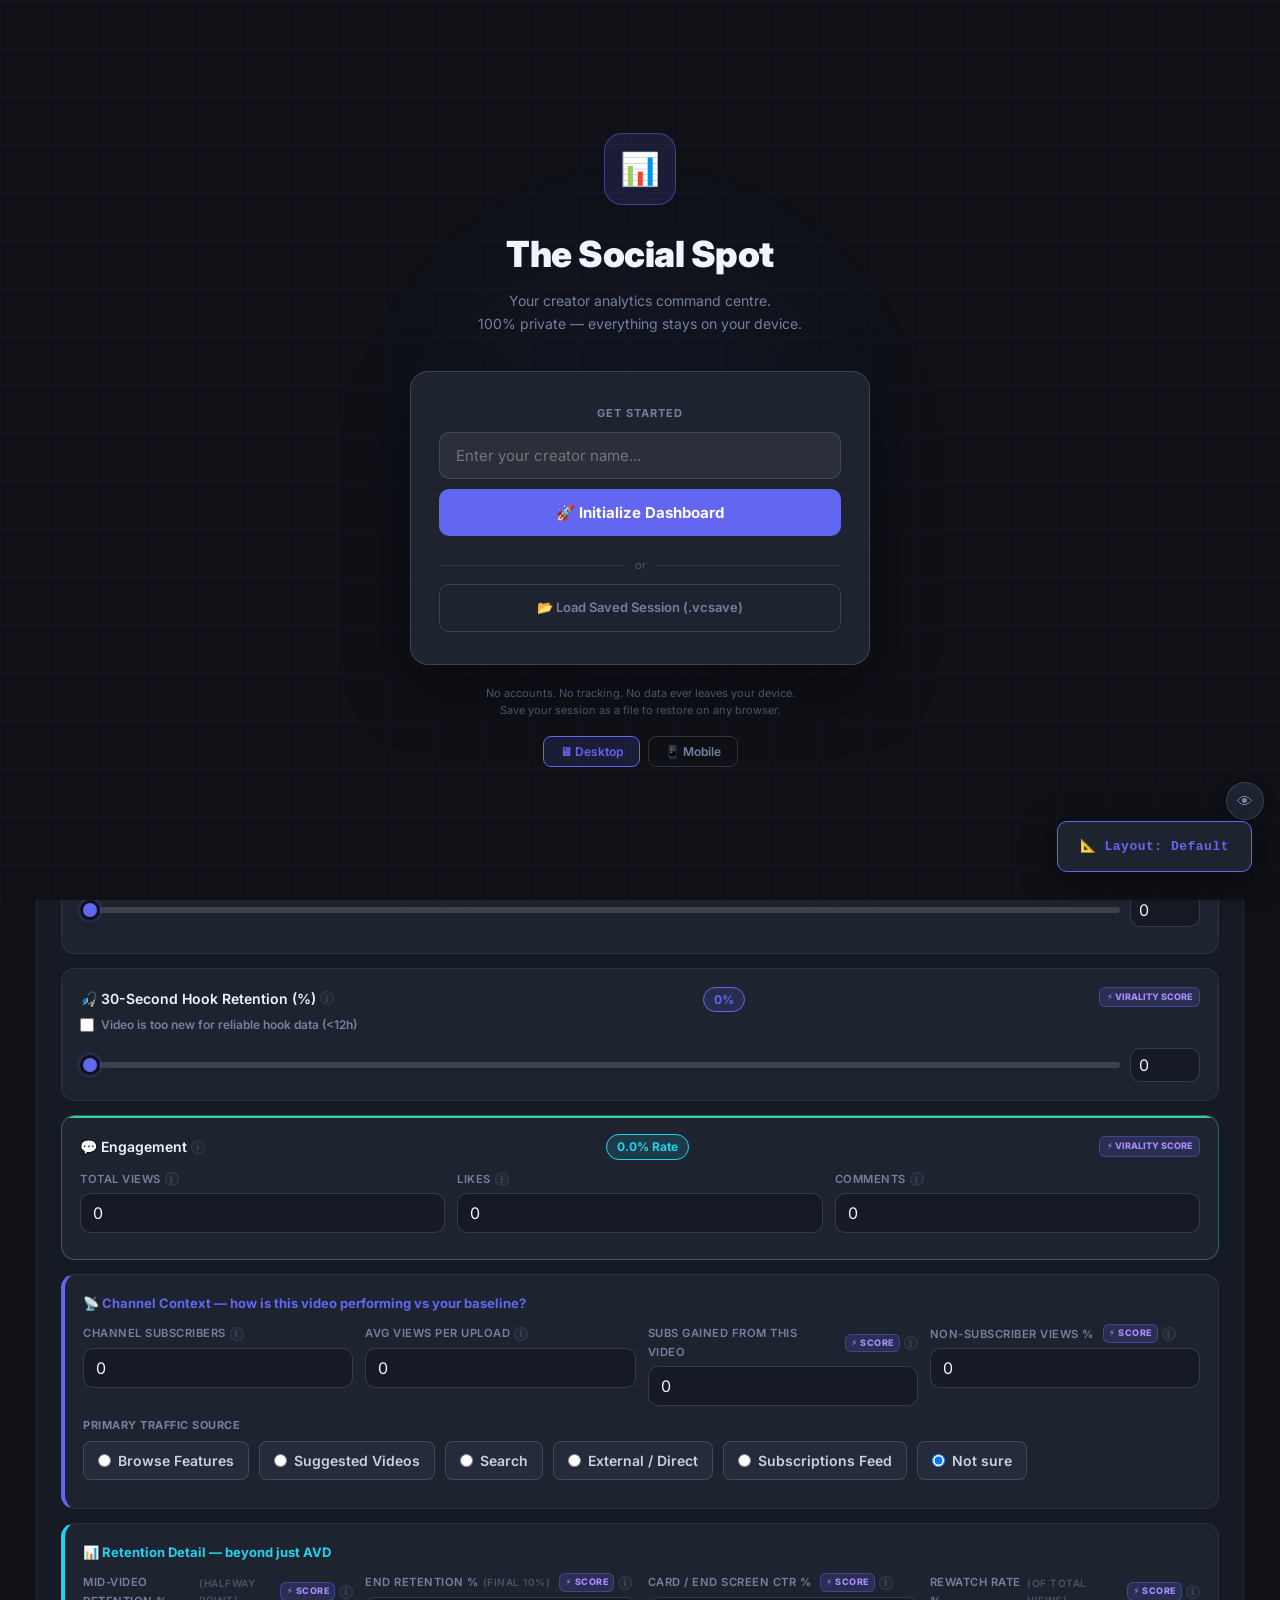
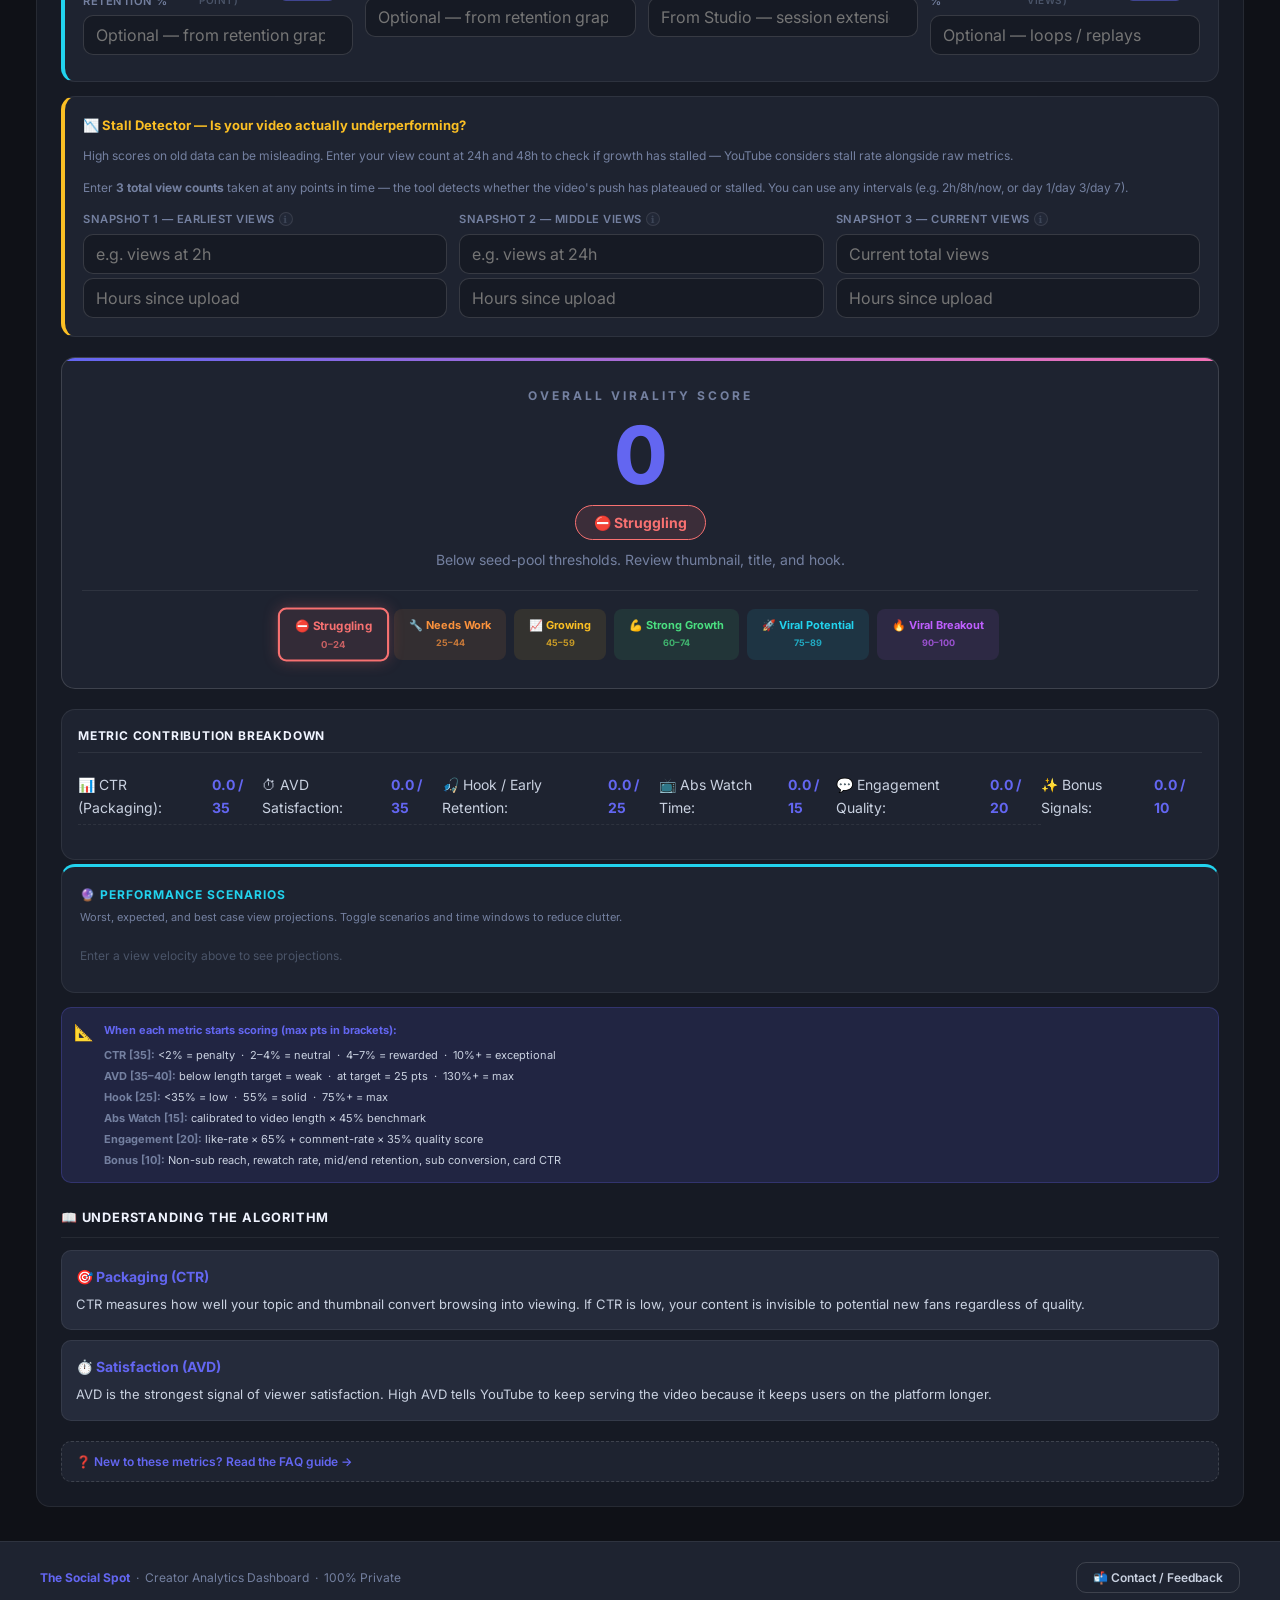
==== index.html @ 8a7e5412 "Update index.html" ====
<!DOCTYPE html>
<html lang="en">
<head>
<meta charset="UTF-8">
<meta name="viewport" content="width=device-width, initial-scale=1.0">
<title>The Social Spot</title>
<link href="https://fonts.googleapis.com/css2?family=Raleway:wght@400;600;700;800&family=Josefin+Sans:wght@400;600;700&family=Playfair+Display:wght@400;700;900&family=Bebas+Neue&family=Exo+2:wght@400;600;700;800&family=Inter:wght@400;500;600;700;800&family=Plus+Jakarta+Sans:wght@400;500;600;700;800&family=DM+Mono:wght@400;500&family=Outfit:wght@400;500;600;700;800&family=Nunito:wght@400;600;700;800;900&family=Syne:wght@400;600;700;800&family=Space+Grotesk:wght@400;500;600;700&family=Literata:ital,wght@0,400;0,600;0,700;1,400&family=Fira+Code:wght@400;500;600;700&family=DM+Sans:wght@400;500;600;700;800&family=Bricolage+Grotesque:wght@400;500;600;700;800&family=Fraunces:ital,wght@0,700;0,900;1,700&family=Lexend:wght@300;400;500;600;700&family=Source+Code+Pro:wght@400;500;600;700&family=Cabinet+Grotesk:wght@400;500;600;700;800;900&display=swap" rel="stylesheet">
<style>
/* ── STUDIO TOOLTIPS ── */
label[data-tip] {
  position: relative;
  cursor: help;
  display: inline-flex;
  align-items: center;
  gap: 4px;
}
label[data-tip]::after {
  content: "ℹ";
  font-size: 10px;
  font-style: normal;
  color: var(--text-muted);
  background: var(--card2);
  border: 1px solid var(--border-hi);
  border-radius: 50%;
  width: 14px;
  height: 14px;
  display: inline-flex;
  align-items: center;
  justify-content: center;
  flex-shrink: 0;
  opacity: 0.7;
  transition: opacity 0.15s;
}
label[data-tip]:hover::after { opacity: 1; color: var(--primary); border-color: var(--primary); }
.tip-popup {
  display: none;
  position: fixed;
  z-index: 99990;
  background: var(--card);
  border: 1px solid var(--border-hi);
  border-radius: var(--radius);
  padding: 10px 13px;
  font-size: 11px;
  line-height: 1.65;
  color: var(--text);
  width: 260px;
  max-width: 80vw;
  box-shadow: 0 8px 32px rgba(0,0,0,0.5);
  pointer-events: none;
  font-weight: 400;
  white-space: normal;
}
.tip-popup strong { color: var(--primary); font-weight: 700; }
.tip-popup .tip-path { color: var(--accent); font-size: 10px; margin-top: 5px; display: block; font-weight: 600; }
/* tip-wrap for non-label elements */
.tip-wrap {
  display: inline-flex;
  align-items: center;
  gap: 4px;
  position: relative;
  cursor: help;
}
.tip-wrap::after {
  content: "ℹ";
  font-size: 10px;
  color: var(--text-muted);
  background: var(--card2);
  border: 1px solid var(--border-hi);
  border-radius: 50%;
  width: 14px;
  height: 14px;
  display: inline-flex;
  align-items: center;
  justify-content: center;
  flex-shrink: 0;
  opacity: 0.6;
  transition: opacity 0.15s;
}
.tip-wrap:hover::after { opacity: 1; color: var(--primary); border-color: var(--primary); }
/* ═══════════════════════════════════════════════════
   THE SOCIAL SPOT — Complete Design System
   Single source of truth. All colours via CSS vars.
═══════════════════════════════════════════════════ */

/* ── RESET ── */
*, *::before, *::after { box-sizing: border-box; margin: 0; padding: 0; }

/* ── DEFAULT THEME VARIABLES ── */
:root {
  --bg:          #0f1117;
  --bg2:         #161a24;
  --bg3:         #1c2130;
  --card:        #1e2330;
  --card2:       #252b3b;
  --border:      rgba(255,255,255,0.07);
  --border-hi:   rgba(255,255,255,0.14);
  --primary:     #6366f1;
  --primary-dim: rgba(99,102,241,0.15);
  --secondary:   #22d3ee;
  --secondary-dim: rgba(34,211,238,0.12);
  --accent:      #f472b6;
  --accent-dim:  rgba(244,114,182,0.12);
  --success:     #34d399;
  --success-dim: rgba(52,211,153,0.12);
  --warning:     #fbbf24;
  --warning-dim: rgba(251,191,36,0.12);
  --danger:      #f87171;
  --danger-dim:  rgba(248,113,113,0.12);
  --tiktok:      #69c9d0;
  --ig:          #e1306c;
  --text:        #c9d1e0;
  --text-dim:    #7480a0;
  --text-muted:  #4a5468;
  --text-bright: #f0f4ff;
  --radius:      10px;
  --radius-lg:   14px;
  --shadow:      0 4px 24px rgba(0,0,0,0.35);
  --border-bright: rgba(255,255,255,0.14);
}


[data-theme="warm"] {
  --bg:#13100e;--bg2:#1a1511;--bg3:#211a14;
  --card:#231d16;--card2:#2a241b;
  --border:rgba(255,220,150,0.07);--border-hi:rgba(255,180,80,0.16);
  --primary:#e8a44a;--primary-dim:rgba(232,164,74,0.14);
  --secondary:#f0c070;--secondary-dim:rgba(240,192,112,0.12);
  --accent:#c47a3f;--accent-dim:rgba(196,122,63,0.14);
  --success:#7ab87a;--success-dim:rgba(122,184,122,0.12);
  --warning:#fbbf24;--warning-dim:rgba(251,191,36,0.12);
  --danger:#e07070;--danger-dim:rgba(224,112,112,0.12);
  --tiktok:#88d8c0;--ig:#e07090;
  --text:#e8ddd0;--text-dim:#9a8870;--text-muted:#6a5840;--text-bright:#fdf6ee;
}

[data-theme="light"] {
  --bg:#f4f6fa;--bg2:#ffffff;--bg3:#edf0f7;
  --card:#ffffff;--card2:#f0f3fa;
  --border:rgba(0,0,0,0.08);--border-hi:rgba(99,102,241,0.25);
  --primary:#4f46e5;--primary-dim:rgba(79,70,229,0.10);
  --secondary:#0891b2;--secondary-dim:rgba(8,145,178,0.10);
  --accent:#db2777;--accent-dim:rgba(219,39,119,0.10);
  --success:#059669;--success-dim:rgba(5,150,105,0.10);
  --warning:#d97706;--warning-dim:rgba(217,119,6,0.10);
  --danger:#dc2626;--danger-dim:rgba(220,38,38,0.10);
  --tiktok:#0891b2;--ig:#be185d;
  --text:#1e2030;--text-dim:#5a6070;--text-muted:#94a3b8;--text-bright:#0a0c18;
  --shadow:0 2px 16px rgba(0,0,0,0.08);
}

[data-theme="purple"] {
  --bg:#0e0d16;--bg2:#141220;--bg3:#1a1829;
  --card:#1c1a2e;--card2:#22203a;
  --border:rgba(180,140,255,0.08);--border-hi:rgba(180,140,255,0.18);
  --primary:#a78bfa;--primary-dim:rgba(167,139,250,0.14);
  --secondary:#67e8f9;--secondary-dim:rgba(103,232,249,0.12);
  --accent:#f9a8d4;--accent-dim:rgba(249,168,212,0.12);
  --success:#6ee7b7;--success-dim:rgba(110,231,183,0.12);
  --warning:#fcd34d;--warning-dim:rgba(252,211,77,0.12);
  --danger:#fca5a5;--danger-dim:rgba(252,165,165,0.12);
  --text:#d4cff0;--text-dim:#7868a8;--text-muted:#4a4070;--text-bright:#f0ecff;
}

[data-theme="forest"] {
  --bg:#0b1109;--bg2:#10180d;--bg3:#151f11;
  --card:#182215;--card2:#1e2a1a;
  --border:rgba(100,200,100,0.07);--border-hi:rgba(100,200,100,0.16);
  --primary:#4ade80;--primary-dim:rgba(74,222,128,0.12);
  --secondary:#86efac;--secondary-dim:rgba(134,239,172,0.12);
  --accent:#fde047;--accent-dim:rgba(253,224,71,0.12);
  --success:#34d399;--success-dim:rgba(52,211,153,0.12);
  --warning:#fb923c;--warning-dim:rgba(251,146,60,0.12);
  --danger:#f87171;--danger-dim:rgba(248,113,113,0.12);
  --text:#d1f0c8;--text-dim:#5a8050;--text-muted:#3a5030;--text-bright:#f0ffe8;
}

[data-theme="ocean"] {
  --bg:#080f1a;--bg2:#0d1624;--bg3:#111e2e;
  --card:#142238;--card2:#192a44;
  --border:rgba(56,189,248,0.08);--border-hi:rgba(56,189,248,0.18);
  --primary:#38bdf8;--primary-dim:rgba(56,189,248,0.12);
  --secondary:#67e8f9;--secondary-dim:rgba(103,232,249,0.12);
  --accent:#818cf8;--accent-dim:rgba(129,140,248,0.14);
  --success:#34d399;--success-dim:rgba(52,211,153,0.12);
  --warning:#fbbf24;--warning-dim:rgba(251,191,36,0.12);
  --danger:#f87171;--danger-dim:rgba(248,113,113,0.12);
  --text:#bae6fd;--text-dim:#3a7090;--text-muted:#1e4a60;--text-bright:#f0f9ff;
}

[data-theme="rose"] {
  --bg:#12080e;--bg2:#180d13;--bg3:#1e1218;
  --card:#221520;--card2:#2a1a28;
  --border:rgba(251,113,133,0.08);--border-hi:rgba(251,113,133,0.18);
  --primary:#fb7185;--primary-dim:rgba(251,113,133,0.12);
  --secondary:#f9a8d4;--secondary-dim:rgba(249,168,212,0.12);
  --accent:#c084fc;--accent-dim:rgba(192,132,252,0.14);
  --success:#6ee7b7;--success-dim:rgba(110,231,183,0.12);
  --warning:#fcd34d;--warning-dim:rgba(252,211,77,0.12);
  --danger:#fca5a5;--danger-dim:rgba(252,165,165,0.12);
  --text:#fce7f3;--text-dim:#9a5070;--text-muted:#6a3050;--text-bright:#fff0f8;
}

[data-theme="midnight"] {
  --bg:#09090b;--bg2:#111113;--bg3:#18181b;
  --card:#1c1c1f;--card2:#242428;
  --border:rgba(255,255,255,0.06);--border-hi:rgba(255,255,255,0.12);
  --primary:#e879f9;--primary-dim:rgba(232,121,249,0.12);
  --secondary:#67e8f9;--secondary-dim:rgba(103,232,249,0.12);
  --accent:#fbbf24;--accent-dim:rgba(251,191,36,0.12);
  --success:#34d399;--success-dim:rgba(52,211,153,0.12);
  --warning:#fb923c;--warning-dim:rgba(251,146,60,0.12);
  --danger:#f87171;--danger-dim:rgba(248,113,113,0.12);
  --text:#d4d4d8;--text-dim:#71717a;--text-muted:#3f3f46;--text-bright:#fafafa;
}

[data-theme="sunset"] {
  --bg:#130a06;--bg2:#1c1009;--bg3:#25160c;
  --card:#2c1c12;--card2:#35231a;
  --border:rgba(251,146,60,0.08);--border-hi:rgba(251,146,60,0.2);
  --primary:#fb923c;--primary-dim:rgba(251,146,60,0.14);
  --secondary:#fcd34d;--secondary-dim:rgba(252,211,77,0.12);
  --accent:#f472b6;--accent-dim:rgba(244,114,182,0.12);
  --success:#6ee7b7;--success-dim:rgba(110,231,183,0.12);
  --warning:#fde68a;--warning-dim:rgba(253,230,138,0.12);
  --danger:#fca5a5;--danger-dim:rgba(252,165,165,0.12);
  --text:#fde8d8;--text-dim:#9a6850;--text-muted:#6a4030;--text-bright:#fff5ee;
}

[data-theme="sage"] {
  --bg:#0d1210;--bg2:#131a16;--bg3:#18221c;
  --card:#1e2a22;--card2:#26342a;
  --border:rgba(134,239,172,0.07);--border-hi:rgba(134,239,172,0.15);
  --primary:#86efac;--primary-dim:rgba(134,239,172,0.12);
  --secondary:#67e8f9;--secondary-dim:rgba(103,232,249,0.12);
  --accent:#fde047;--accent-dim:rgba(253,224,71,0.12);
  --success:#4ade80;--success-dim:rgba(74,222,128,0.12);
  --warning:#fb923c;--warning-dim:rgba(251,146,60,0.12);
  --danger:#f87171;--danger-dim:rgba(248,113,113,0.12);
  --text:#d1fae5;--text-dim:#6b8f78;--text-muted:#3d5a48;--text-bright:#f0fff8;
}

[data-theme="nord"] {
  --bg:#1a1f2e;--bg2:#222838;--bg3:#2a3045;
  --card:#2e3850;--card2:#36405c;
  --border:rgba(136,192,208,0.09);--border-hi:rgba(136,192,208,0.2);
  --primary:#88c0d0;--primary-dim:rgba(136,192,208,0.13);
  --secondary:#81a1c1;--secondary-dim:rgba(129,161,193,0.12);
  --accent:#b48ead;--accent-dim:rgba(180,142,173,0.14);
  --success:#a3be8c;--success-dim:rgba(163,190,140,0.12);
  --warning:#ebcb8b;--warning-dim:rgba(235,203,139,0.12);
  --danger:#bf616a;--danger-dim:rgba(191,97,106,0.14);
  --text:#d8dee9;--text-dim:#6a7890;--text-muted:#3a4558;--text-bright:#eceff4;
}

[data-theme="latte"] {
  --bg:#f5f0e8;--bg2:#faf7f2;--bg3:#eee8de;
  --card:#ffffff;--card2:#f0ece4;
  --border:rgba(0,0,0,0.07);--border-hi:rgba(120,80,40,0.2);
  --primary:#8b5e3c;--primary-dim:rgba(139,94,60,0.12);
  --secondary:#5c7c4a;--secondary-dim:rgba(92,124,74,0.12);
  --accent:#b85c38;--accent-dim:rgba(184,92,56,0.12);
  --success:#5c7c4a;--success-dim:rgba(92,124,74,0.12);
  --warning:#c49a2a;--warning-dim:rgba(196,154,42,0.12);
  --danger:#b84040;--danger-dim:rgba(184,64,64,0.12);
  --text:#3c2e20;--text-dim:#8a7060;--text-muted:#b8a898;--text-bright:#1a1008;
  --shadow:0 2px 16px rgba(0,0,0,0.07);
}

[data-theme="neon"] {
  --bg:#030308;--bg2:#07070f;--bg3:#0c0c18;
  --card:#0f0f20;--card2:#141428;
  --border:rgba(0,255,136,0.1);--border-hi:rgba(0,255,136,0.25);
  --primary:#00ff88;--primary-dim:rgba(0,255,136,0.12);
  --secondary:#00e5ff;--secondary-dim:rgba(0,229,255,0.12);
  --accent:#ff00cc;--accent-dim:rgba(255,0,204,0.12);
  --success:#00ff88;--success-dim:rgba(0,255,136,0.12);
  --warning:#ffee00;--warning-dim:rgba(255,238,0,0.12);
  --danger:#ff3355;--danger-dim:rgba(255,51,85,0.12);
  --text:#c8ffec;--text-dim:#406858;--text-muted:#204838;--text-bright:#ffffff;
}

[data-theme="slateblu"] {
  --bg:#0f1523;--bg2:#141c2e;--bg3:#1a2438;
  --card:#1e2d42;--card2:#24364f;
  --border:rgba(99,130,220,0.09);--border-hi:rgba(99,130,220,0.2);
  --primary:#6382dc;--primary-dim:rgba(99,130,220,0.13);
  --secondary:#34d399;--secondary-dim:rgba(52,211,153,0.12);
  --accent:#f472b6;--accent-dim:rgba(244,114,182,0.12);
  --success:#34d399;--success-dim:rgba(52,211,153,0.12);
  --warning:#fbbf24;--warning-dim:rgba(251,191,36,0.12);
  --danger:#f87171;--danger-dim:rgba(248,113,113,0.12);
  --text:#c8d8f0;--text-dim:#5a7090;--text-muted:#2a4060;--text-bright:#e8f0ff;
}

[data-theme="mocha"] {
  --bg:#110c08;--bg2:#18110c;--bg3:#201610;
  --card:#281c14;--card2:#30221a;
  --border:rgba(200,160,110,0.08);--border-hi:rgba(200,160,110,0.18);
  --primary:#c8a06e;--primary-dim:rgba(200,160,110,0.13);
  --secondary:#d4a96a;--secondary-dim:rgba(212,169,106,0.12);
  --accent:#8b6f9a;--accent-dim:rgba(139,111,154,0.14);
  --success:#7aad7a;--success-dim:rgba(122,173,122,0.12);
  --warning:#d4a96a;--warning-dim:rgba(212,169,106,0.12);
  --danger:#c87070;--danger-dim:rgba(200,112,112,0.12);
  --text:#e8d8c8;--text-dim:#907060;--text-muted:#604838;--text-bright:#fff8f0;
}

[data-theme="light"] body, [data-theme="latte"] body { color: var(--text); }


/* ═══════════════════════════════════════════════
   FONT SYSTEM — [data-font] on <html> element
   Uses !important to override any inline styles
═══════════════════════════════════════════════ */
html { font-size: 16px; }

/* Base font — applies before JS sets anything */
html, body, button, input, select, textarea, h1, h2, h3, h4, h5, h6, p, span, div, a, label {
  font-family: 'Inter', system-ui, sans-serif;
}

/* Font overrides — !important beats everything */
[data-font="inter"]     * { font-family: 'Inter', system-ui, sans-serif !important; }
[data-font="jakarta"]   * { font-family: 'Plus Jakarta Sans', system-ui, sans-serif !important; }
[data-font="outfit"]    * { font-family: 'Outfit', system-ui, sans-serif !important; }
[data-font="nunito"]    * { font-family: 'Nunito', system-ui, sans-serif !important; }
[data-font="syne"]      * { font-family: 'Syne', system-ui, sans-serif !important; }
[data-font="space"]     * { font-family: 'Space Grotesk', system-ui, sans-serif !important; }
[data-font="literata"]  * { font-family: 'Literata', Georgia, serif !important; }
[data-font="fraunces"]  * { font-family: 'Fraunces', Georgia, serif !important; }
[data-font="fira"]      * { font-family: 'Fira Code', 'Courier New', monospace !important; }
[data-font="source"]    * { font-family: 'Source Code Pro', 'Courier New', monospace !important; }
[data-font="mono"]      * { font-family: 'DM Mono', 'Courier New', monospace !important; }
[data-font="dmsans"]    * { font-family: 'DM Sans', system-ui, sans-serif !important; }
[data-font="bricolage"] * { font-family: 'Bricolage Grotesque', system-ui, sans-serif !important; }
[data-font="lexend"]    * { font-family: 'Lexend', system-ui, sans-serif !important; }
[data-font="cabinet"]   * { font-family: 'Cabinet Grotesk', system-ui, sans-serif !important; }

/* ═══════════════════════════════════════════════
   TEXT SIZE — [data-textsize] on <html>
   Sets base rem size; all 1rem elements scale
═══════════════════════════════════════════════ */
[data-textsize="sm"]  { font-size: 12px !important; }
[data-textsize="md"]  { font-size: 15px !important; }
[data-textsize="lg"]  { font-size: 18px !important; }
[data-textsize="xl"]  { font-size: 21px !important; }
[data-textsize="xxl"] { font-size: 25px !important; }

/* Force body to use rem so it inherits from html */
body {
  font-size: 1rem;
  line-height: 1.65;
  font-family: inherit;
  background: var(--bg);
  color: var(--text);
  min-height: 100vh;
  overflow-x: hidden;
  transition: background 0.35s, color 0.35s;
}

/* ═══════════════════════════════════════════════
   ANIMATED BACKGROUNDS
═══════════════════════════════════════════════ */
#bg-canvas {
  position: fixed; inset: 0; z-index: 0;
  pointer-events: none; width: 100%; height: 100%;
  display: none;
}
body::before {
  content: '';
  position: fixed; inset: 0; z-index: 0; pointer-events: none;
  background-image:
    linear-gradient(rgba(255,255,255,0.04) 1px, transparent 1px),
    linear-gradient(90deg, rgba(255,255,255,0.04) 1px, transparent 1px);
  background-size: 48px 48px;
  opacity: 1; transition: opacity 0.4s;
}
[data-theme="light"] body::before,
[data-theme="latte"] body::before {
  background-image:
    linear-gradient(rgba(0,0,0,0.05) 1px, transparent 1px),
    linear-gradient(90deg, rgba(0,0,0,0.05) 1px, transparent 1px);
}
[data-bg="none"]    body::before { opacity: 0; }
[data-bg="dots"]    body::before {
  background-image: radial-gradient(rgba(255,255,255,0.18) 1px, transparent 1px);
  background-size: 28px 28px;
}
[data-bg="crosshatch"] body::before {
  background-image:
    linear-gradient(45deg,  rgba(255,255,255,0.04) 1px, transparent 1px),
    linear-gradient(-45deg, rgba(255,255,255,0.04) 1px, transparent 1px);
  background-size: 36px 36px;
}
[data-bg="circuit"] body::before {
  background-image:
    linear-gradient(rgba(255,255,255,0.05) 1px, transparent 1px),
    linear-gradient(90deg, rgba(255,255,255,0.05) 1px, transparent 1px),
    linear-gradient(rgba(255,255,255,0.025) 1px, transparent 1px),
    linear-gradient(90deg, rgba(255,255,255,0.025) 1px, transparent 1px);
  background-size: 80px 80px, 80px 80px, 20px 20px, 20px 20px;
}
[data-bg="hexagon"] body::before {
  background-image: radial-gradient(circle, rgba(255,255,255,0.12) 1px, transparent 1px);
  background-size: 30px 52px;
}
[data-bg="scanline"] body::before { opacity: 0; }
[data-bg="particles"] body::before { opacity: 0; }
[data-bg="waves"]     body::before { opacity: 0; }
[data-bg="matrix"]    body::before { opacity: 0; }
[data-bg="aurora"]    body::before { opacity: 0; }
[data-bg="nebula"]    body::before { opacity: 0; }
[data-bg="starfield"] body::before { opacity: 0; }

/* Scanline sweep */
@keyframes ss-scanline { 0% { transform: translateY(-100vh); } 100% { transform: translateY(200vh); } }
body::after {
  content: ''; position: fixed; left: 0; top: 0;
  width: 100%; height: 4px; pointer-events: none; z-index: 1; opacity: 0; transition: opacity 0.3s;
  background: linear-gradient(transparent, var(--primary-dim), transparent);
  animation: ss-scanline 8s linear infinite;
}
[data-bg="scanline"] body::after { opacity: 1; }

/* ═══════════════════════════════════════════════
   LAYOUT MODES — [data-layout] on <html>
═══════════════════════════════════════════════ */
[data-layout="compact"] .tabcontent    { padding: 14px !important; }
[data-layout="compact"] .control-card { padding: 13px; margin-bottom: 10px; }
[data-layout="compact"] h2             { font-size: 0.9rem; }
[data-layout="compact"] h3             { font-size: 0.75rem; margin: 14px 0 8px; }
[data-layout="compact"] .tab-subtitle  { font-size: 0.75rem; margin-bottom: 12px; }
[data-layout="compact"] .score-val     { font-size: 3.5rem !important; }
[data-layout="compact"] .stat-mini     { padding: 12px; }
[data-layout="compact"] .tab-btn       { padding: 6px 10px; font-size: 0.75rem; }
[data-layout="minimal"] .tab-subtitle  { display: none; }
[data-layout="minimal"] .proj-explain  { display: none; }
[data-layout="minimal"] .insight-box   { display: none; }
[data-layout="minimal"] .info-card p   { display: none; }
[data-layout="minimal"] .faq-link-bar  { display: none; }
[data-layout="wide"] .container        { max-width: 1540px; }
[data-layout="wide"] .tabcontent       { padding: 32px; }
[data-layout="dashboard"] .container   { max-width: 1600px; }
[data-layout="dashboard"] .tabcontent  { padding: 12px !important; }
[data-layout="dashboard"] .control-card{ padding: 12px; margin-bottom: 8px; }
[data-layout="dashboard"] .tab-subtitle{ font-size: 0.75rem; margin-bottom: 8px; }
[data-layout="dashboard"] .score-val   { font-size: 3rem !important; }
[data-layout="dashboard"] body         { font-size: 0.85rem; }
[data-layout="cozy"] .container        { max-width: 900px; }
[data-layout="cozy"] .tabcontent       { padding: 36px; }
[data-layout="cozy"] .control-card     { padding: 24px; border-radius: 18px; }
[data-layout="cozy"] body              { font-size: 1.05rem; line-height: 1.8; }
[data-layout="cozy"] .score-val        { font-size: 6rem !important; }

/* ═══════════════════════════════════════════════
   PLATFORM GATING
═══════════════════════════════════════════════ */
[data-hide-youtube]   .plat-yt  { display: none !important; }
[data-hide-tiktok]    .plat-tt  { display: none !important; }
[data-hide-instagram] .plat-ig  { display: none !important; }
[data-hide-twitch]    .plat-tw  { display: none !important; }
[data-hide-twitter]   .plat-x   { display: none !important; }
[data-hide-linkedin]  .plat-li  { display: none !important; }

/* ═══════════════════════════════════════════════
   CONTAINER & STRUCTURE
═══════════════════════════════════════════════ */
.container {
  max-width: 1240px; margin: 0 auto;
  position: relative; z-index: 2; padding: 20px 16px;
}

/* ═══════════════════════════════════════════════
   TYPOGRAPHY
═══════════════════════════════════════════════ */
h1, h2, h3, h4 { color: var(--text-bright); }
h2 { font-size: 1.2rem; font-weight: 800; letter-spacing: -0.3px; margin-bottom: 4px; }
h3 {
  font-size: 0.8rem; font-weight: 700; text-transform: uppercase;
  letter-spacing: 0.8px; margin: 24px 0 12px;
  border-bottom: 1px solid var(--border); padding-bottom: 8px;
  display: flex; align-items: center; gap: 8px;
}
.tab-subtitle {
  color: var(--text-dim); font-size: 0.875rem; margin-bottom: 20px;
  line-height: 1.65; max-width: 800px;
  border-left: 3px solid var(--primary); padding-left: 12px;
}
p { color: var(--text); }
a { color: var(--primary); }

/* ═══════════════════════════════════════════════
   AUTH OVERLAY
═══════════════════════════════════════════════ */
.auth-overlay {
  position: fixed; inset: 0; background:rgba(0,0,0,0.92);
  backdrop-filter: blur(20px); display: flex;
  justify-content: center; align-items: center; z-index: 2000;
}
.auth-modal {
  background: var(--card); border: 1px solid var(--border-hi);
  border-radius: var(--radius-lg); padding: 44px 36px;
  width: 90%; max-width: 440px; text-align: center; position: relative;
  box-shadow: 0 24px 80px rgba(0,0,0,0.5);
}
.auth-modal::before {
  content: ''; position: absolute; top: 0; left: 0; right: 0; height: 3px;
  background: linear-gradient(90deg, var(--primary), var(--accent));
  border-radius: var(--radius-lg) var(--radius-lg) 0 0;
}
.auth-modal .icon-wrap {
  width: 64px; height: 64px; background: var(--primary-dim);
  border: 1px solid var(--primary); border-radius: 14px;
  display: flex; align-items: center; justify-content: center;
  margin: 0 auto 16px; font-size: 26px;
}
.auth-modal 
.auth-modal p  { color: var(--text-dim); font-size: 0.875rem; margin-bottom: 20px; }
.auth-input {
  width: 100%; padding: 12px 16px; margin: 6px 0;
  background: var(--bg2); border: 1px solid var(--border-hi);
  border-radius: var(--radius); font-size: 1rem;
  color: var(--text-bright); transition: 0.2s;
}
.auth-

/* ═══════════════════════════════════════════════
   HEADER
═══════════════════════════════════════════════ */
.header-area {
  background: var(--bg2); border: 1px solid var(--border);
  border-radius: var(--radius-lg); padding: 20px 20px 0;
  margin-bottom: 14px; position: relative; z-index: 100;
}
.header-area::before {
  content: ''; position: absolute; top: 0; left: 0; right: 0; height: 2px;
  background: linear-gradient(90deg, var(--primary), var(--accent));
  border-radius: var(--radius-lg) var(--radius-lg) 0 0;
}
.header-glow-orb { display: none; }
.header-area h1 {
  font-size: 1.4rem; font-weight: 800; text-align: center;
  margin-bottom: 16px; color: var(--text-bright); letter-spacing: -0.5px;
}
.header-area h1 span { color: var(--primary); }
.user-bar {
  display: flex; gap: 10px; align-items: center;
  margin-bottom: 12px; flex-wrap: wrap; font-size: 0.8rem;
  font-weight: 600; color: var(--text-dim);
}
.user-bar > span { color: var(--primary); }

/* ═══════════════════════════════════════════════
   NAV TABS
═══════════════════════════════════════════════ */
.tab-container {
  display: flex; justify-content: center; flex-wrap: wrap;
  gap: 5px; padding-bottom: 16px; position: relative; z-index: 500;
}
.tab-btn {
  background: transparent; border: 1px solid var(--border-hi);
  color: var(--text-dim); padding: 7px 14px; border-radius: 8px;
  font-size: 0.8rem; font-weight: 600; cursor: pointer;
  transition: all 0.15s; white-space: nowrap;
}
.tab-btn:hover { background: var(--card); color: var(--text-bright); }
.tab-btn.active { background: var(--primary-dim); border-color: var(--primary); color: var(--primary); font-weight: 700; }
.dropdown { position: relative; display: inline-block; }
.dropdown-content {
  display: none; position: absolute; background: var(--card);
  border: 1px solid var(--border-hi); min-width: 220px; z-index: 99999;
  border-radius: var(--radius-lg); top: calc(100% + 5px); left: 0;
  box-shadow: 0 16px 48px rgba(0,0,0,0.5); overflow: hidden;
}
.dropdown-content.open { display: block; }
.dropdown-content a {
  display: block; padding: 11px 16px; color: var(--text); font-size: 0.875rem;
  font-weight: 600; border-bottom: 1px solid var(--border);
  text-decoration: none; cursor: pointer; transition: 0.12s;
}
.dropdown-content a:last-child { border-bottom: none; }
.dropdown-content a:hover { background: var(--primary-dim); color: var(--primary); padding-left: 20px; }

/* ═══════════════════════════════════════════════
   TAB CONTENT
═══════════════════════════════════════════════ */
.tabcontent {
  display: none; padding: 24px; background: var(--bg2);
  border: 1px solid var(--border); border-radius: var(--radius-lg);
  margin-bottom: 14px; position: relative; z-index: 1;
  animation: fadeInUp 0.2s ease-out;
}
@keyframes fadeInUp { from { opacity:0; transform:translateY(10px); } to { opacity:1; transform:translateY(0); } }
@keyframes pulse-dot { 0%,100%{opacity:1;transform:scale(1)} 50%{opacity:0.6;transform:scale(1.3)} }
@keyframes pulse-glow { 0%,100%{opacity:0.7} 50%{opacity:1} }

/* ═══════════════════════════════════════════════
   CARDS
═══════════════════════════════════════════════ */
.control-card {
  background: var(--card); border: 1px solid var(--border);
  border-radius: var(--radius-lg); padding: 18px; margin-bottom: 14px;
  position: relative; overflow: hidden; transition: border-color 0.2s;
  color: var(--text);
}
.control-card:hover { border-color: var(--border-hi); }
.control-card.highlight::before { content:''; position:absolute; top:0;left:0;right:0;height:2px;background:var(--danger); }
.control-card.success::before  { content:''; position:absolute; top:0;left:0;right:0;height:2px;background:var(--success); }
.control-card.accent::before   { content:''; position:absolute; top:0;left:0;right:0;height:2px;background:var(--accent); }
.control-card.purple::before   { content:''; position:absolute; top:0;left:0;right:0;height:2px;background:var(--accent); }
.control-card.tt-card { border-top: 2px solid var(--tiktok) !important; }
.control-card.ig-card { border-top: 2px solid var(--ig) !important; }
.control-card.highlight { border-color: color-mix(in srgb, var(--danger) 30%, var(--border)); }
.control-card.success   { border-color: color-mix(in srgb, var(--success) 30%, var(--border)); }
.control-card.accent    { border-color: color-mix(in srgb, var(--accent) 30%, var(--border)); }

.info-card {
  background: var(--card2); border: 1px solid var(--border);
  border-radius: var(--radius); padding: 14px; margin-bottom: 10px; color: var(--text);
}
.info-card h4 { margin-bottom: 6px; font-size: 0.875rem; color: var(--primary); font-weight: 700; }

/* ═══════════════════════════════════════════════
   INPUTS & FORM ELEMENTS
═══════════════════════════════════════════════ */
.label-flex {
  display: flex; justify-content: space-between; align-items: center;
  font-weight: 600; margin-bottom: 10px; color: var(--text-bright); font-size: 0.875rem;
}
.val-badge {
  background: var(--primary-dim); color: var(--primary);
  border: 1px solid var(--primary); padding: 2px 10px;
  border-radius: 20px; font-size: 0.75rem; font-weight: 700;
}
.input-grid { display: grid; grid-template-columns: repeat(auto-fit, minmax(175px, 1fr)); gap: 12px; margin-top: 10px; }
.input-box  { display: flex; flex-direction: column; }
.input-box label {
  font-size: 0.7rem; color: var(--text-dim); margin-bottom: 5px;
  font-weight: 600; text-transform: uppercase; letter-spacing: 0.5px;
}
input[type=text], input[type=number], input[type=email], input[type=url],
input[type=password], input[type=date], select, textarea {
  padding: 9px 12px; background: var(--bg2); border: 1px solid var(--border-hi);
  border-radius: var(--radius); font-size: 1rem; color: var(--text-bright);
  transition: border-color 0.2s, background 0.2s; width: 100%;
}
input:focus, select:focus, textarea:focus {
  outline: none; border-color: var(--primary); background: var(--bg3);
}
select option { background: var(--card); color: var(--text); }
input[type=checkbox] { width: 16px; height: 16px; accent-color: var(--primary); cursor: pointer; }

/* ═══════════════════════════════════════════════
   IMPROVED SLIDERS
═══════════════════════════════════════════════ */
input[type=range] {
  -webkit-appearance: none; appearance: none; width: 100%;
  height: 6px; border-radius: 6px; outline: none; cursor: pointer;
  background: linear-gradient(to right,
    var(--primary) 0%,
    var(--primary) var(--val, 0%),
    var(--border-hi) var(--val, 0%),
    var(--border-hi) 100%);
  transition: background 0.1s;
}
input[type=range]::-webkit-slider-thumb {
  -webkit-appearance: none; width: 20px; height: 20px; border-radius: 50%;
  background: var(--primary); cursor: pointer; border: 3px solid var(--bg);
  box-shadow: 0 0 0 3px var(--primary-dim), 0 2px 8px rgba(0,0,0,0.4);
  transition: transform 0.15s, box-shadow 0.15s;
}
input[type=range]::-webkit-slider-thumb:hover {
  transform: scale(1.25);
  box-shadow: 0 0 0 5px var(--primary-dim), 0 4px 14px rgba(0,0,0,0.5);
}
input[type=range]::-moz-range-thumb {
  width: 20px; height: 20px; border-radius: 50%;
  background: var(--primary); cursor: pointer; border: 3px solid var(--bg);
  box-shadow: 0 0 0 3px var(--primary-dim);
}
input[type=range]:focus::-webkit-slider-thumb { box-shadow: 0 0 0 6px var(--primary-dim); }

.insight-box {
  display: flex; gap: 10px; background: var(--primary-dim);
  border: 1px solid rgba(99,102,241,0.25); padding: 12px;
  border-radius: var(--radius); margin-top: 12px;
  font-size: 0.875rem; color: var(--text); line-height: 1.6;
}
.insight-box .icon { font-size: 1rem; flex-shrink: 0; }

/* ═══════════════════════════════════════════════
   SCORE DISPLAY
═══════════════════════════════════════════════ */
.score-display {
  text-align: center; background: var(--card); border: 1px solid var(--border-hi);
  border-radius: var(--radius-lg); padding: 28px 20px; margin: 20px 0;
  position: relative; overflow: hidden; color: var(--text);
}
.score-display::before {
  content: ''; position: absolute; top: 0; left: 0; right: 0; height: 3px;
  background: linear-gradient(90deg, var(--primary), var(--accent));
}
.score-val {
  font-size: 5rem; font-weight: 800; line-height: 1;
  color: var(--primary); letter-spacing: -2px; margin: 10px 0;
  font-variant-numeric: tabular-nums;
}
.rating-badge {
  display: inline-block; padding: 5px 18px; border-radius: 20px;
  font-size: 0.875rem; font-weight: 700; margin-bottom: 8px;
}
.rating-desc { color: var(--text-dim); font-size: 0.875rem; }

/* ═══════════════════════════════════════════════
   BREAKDOWN & STAT MINIS
═══════════════════════════════════════════════ */
.breakdown {
  background: var(--card); padding: 16px; border-radius: var(--radius-lg);
  border: 1px solid var(--border); margin-top: 16px; color: var(--text);
}
.breakdown h4 {
  margin-bottom: 12px; color: var(--text-bright); border-bottom: 1px solid var(--border);
  padding-bottom: 7px; font-size: 0.75rem; font-weight: 700;
  text-transform: uppercase; letter-spacing: 0.8px;
}
.breakdown div { display: flex; justify-content: space-between; margin-bottom: 7px; padding: 4px 0; border-bottom: 1px dashed var(--border); font-size: 0.875rem; }
.breakdown div:last-child { border-bottom: none; }
.breakdown div span:last-child { font-weight: 700; color: var(--primary); }

.stat-mini { background: var(--card); border: 1px solid var(--border); border-radius: var(--radius); padding: 14px; color: var(--text); }
.stat-mini .label { font-size: 0.7rem; font-weight: 600; text-transform: uppercase; letter-spacing: 0.6px; color: var(--text-dim); margin-bottom: 4px; }
.stat-mini .value { font-size: 1.4rem; font-weight: 700; color: var(--text-bright); line-height: 1.15; }
.stat-mini .sub   { font-size: 0.7rem; color: var(--text-dim); margin-top: 3px; }

/* ═══════════════════════════════════════════════
   TARGET/TIER CARDS
═══════════════════════════════════════════════ */
.target-grid { display: grid; grid-template-columns: repeat(auto-fit, minmax(210px, 1fr)); gap: 12px; }
.target-card {
  background: var(--card); border: 1px solid var(--border); border-radius: var(--radius-lg);
  padding: 16px; position: relative; overflow: hidden; color: var(--text); transition: 0.2s;
}
.target-card:hover { transform: translateY(-2px); border-color: var(--border-hi); box-shadow: var(--shadow); }
.target-card::before { content:''; position:absolute; top:0;left:0;bottom:0;width:3px;background:var(--primary); }
.target-card .tier-name { font-size: 0.7rem; text-transform: uppercase; font-weight: 700; color: var(--primary); margin-bottom: 6px; letter-spacing: 0.7px; }
.stat-row { display: flex; justify-content: space-between; padding: 6px 0; border-bottom: 1px dashed var(--border); font-size: 0.8rem; color: var(--text-dim); }
.stat-row:last-child { border-bottom: none; }
.stat-val { font-weight: 700; color: var(--secondary); }
.tier-goal { font-size: 0.7rem; color: var(--accent); font-weight: 600; margin-top: 7px; padding: 5px 8px; background: var(--accent-dim); border-radius: 5px; }

/* ═══════════════════════════════════════════════
   BUTTONS
═══════════════════════════════════════════════ */
.btn-primary {
  background: var(--primary); color: #fff; border: 1px solid var(--primary);
  padding: 9px 20px; border-radius: var(--radius); font-weight: 700;
  cursor: pointer; font-size: 0.875rem; transition: opacity 0.15s, transform 0.15s;
}
.btn-primary:hover { opacity: 0.88; transform: translateY(-1px); }
.btn-secondary {
  background: transparent; color: var(--text); border: 1px solid var(--border-hi);
  padding: 9px 16px; border-radius: var(--radius); font-weight: 600;
  cursor: pointer; font-size: 0.875rem; transition: 0.15s;
}
.btn-secondary:hover { background: var(--card2); color: var(--text-bright); border-color: var(--border-hi); }
.btn-accent {
  background: transparent; color: var(--accent); border: 1px solid var(--accent);
  padding: 9px 20px; border-radius: var(--radius); font-weight: 600;
  cursor: pointer; font-size: 0.875rem; transition: 0.15s;
}
.btn-accent:hover { background: var(--accent-dim); }

/* ═══════════════════════════════════════════════
   TABLES
═══════════════════════════════════════════════ */
.tracker-table { width: 100%; border-collapse: collapse; font-size: 0.875rem; margin-top: 14px; }
.tracker-table th, .tracker-table td { padding: 11px 13px; text-align: left; border-bottom: 1px solid var(--border); }
.tracker-table th { background: var(--card2); color: var(--text-dim); font-weight: 600; text-transform: uppercase; font-size: 0.7rem; letter-spacing: 0.5px; }
.tracker-table td { color: var(--text); }
.tracker-table tr:hover td { background: var(--primary-dim); }
.rpm-table { width: 100%; border-collapse: collapse; font-size: 0.875rem; border: 1px solid var(--border); border-radius: var(--radius); overflow: hidden; margin-top: 14px; }
.rpm-table th, .rpm-table td { padding: 10px 13px; border: 1px solid var(--border); color: var(--text); }
.rpm-table th { background: var(--card2); color: var(--text-dim); font-weight: 700; text-transform: uppercase; font-size: 0.7rem; }

/* ═══════════════════════════════════════════════
   MISC COMPONENTS
═══════════════════════════════════════════════ */
.progress-track { background: var(--card2); border-radius: 20px; height: 12px; overflow: hidden; border: 1px solid var(--border); }
.progress-fill { height: 100%; border-radius: 20px; transition: width 0.4s; }
.proj-scenario { background: var(--card); border: 1px solid var(--border); border-radius: var(--radius-lg); padding: 16px; margin-bottom: 12px; border-left: 3px solid; color: var(--text); }
.proj-explain { background: var(--primary-dim); border: 1px solid rgba(99,102,241,0.2); border-radius: var(--radius); padding: 12px; font-size: 0.875rem; color: var(--text); line-height: 1.7; margin-top: 10px; }
.sub-proj-card { background: var(--card); border: 1px solid var(--border); border-radius: var(--radius-lg); padding: 18px; margin-top: 16px; }
.wh-tier-card { background: var(--card2); border: 1px solid var(--border); border-radius: var(--radius); padding: 14px; border-left: 4px solid; margin-bottom: 10px; }
.report-card { background: var(--card); border: 1px solid var(--border); border-radius: var(--radius-lg); padding: 22px; margin-top: 18px; display: none; border-top: 3px solid var(--primary); }
.range-card { padding: 16px; border-radius: var(--radius); background: var(--card2); border: 1px solid var(--border); text-align: center; color: var(--text); }
.api-section { background: var(--card); border: 1px solid var(--border-hi); border-radius: var(--radius-lg); padding: 18px; margin-bottom: 16px; position: relative; overflow: hidden; }
.api-section::before { content:''; position:absolute; top:0;left:0;right:0;height:2px;background:linear-gradient(90deg,var(--accent),var(--primary)); }
.api-note { color: var(--text-muted); font-size: 0.7rem; margin-top: 4px; line-height: 1.5; }

.account-field { margin-bottom: 12px; }
.account-field label { display: block; font-size: 0.7rem; color: var(--text-dim); font-weight: 600; text-transform: uppercase; letter-spacing: 0.5px; margin-bottom: 4px; }
.save-badge { display: inline-flex; align-items: center; gap: 5px; background: var(--success-dim); border: 1px solid var(--success); color: var(--success); padding: 3px 10px; border-radius: 20px; font-size: 0.7rem; font-weight: 700; }
.link-preview { background: var(--card2); border: 1px solid var(--border); border-radius: var(--radius); padding: 9px; margin-top: 6px; font-size: 0.75rem; }
.link-preview a { color: var(--primary); text-decoration: none; word-break: break-all; }

.faq-section { border: 1px solid var(--border); border-radius: var(--radius-lg); margin-bottom: 8px; overflow: hidden; }
.faq-header { background: var(--card); padding: 14px 18px; font-weight: 700; font-size: 0.875rem; color: var(--text-bright); cursor: pointer; display: flex; align-items: center; gap: 8px; transition: background 0.2s, color 0.2s; }
.faq-header:hover { background: var(--card2); }
.faq-body { padding: 14px 16px; background: var(--bg2); font-size: 0.875rem; color: var(--text-dim); line-height: 1.75; }
.faq-list { margin: 8px 0 6px 16px; }
.faq-list li { margin-bottom: 5px; }
.faq-note { margin-top: 8px; color: var(--primary); font-size: 0.75rem; font-weight: 600; border-left: 2px solid var(--primary); padding-left: 9px; }
.faq-link-bar { margin-top: 20px; padding: 10px 14px; background: var(--card); border: 1px dashed var(--border-hi); border-radius: var(--radius); font-size: 0.75rem; color: var(--text-dim); }
.faq-link-bar a { color: var(--primary); cursor: pointer; font-weight: 600; }

.live-card { background: var(--card); border: 1px solid var(--border); border-radius: var(--radius-lg); padding: 18px; text-align: center; position: relative; color: var(--text); transition: 0.2s; }
.live-card:hover { border-color: var(--border-hi); transform: translateY(-2px); }
.live-pulse { position: absolute; top: 11px; right: 11px; width: 9px; height: 9px; border-radius: 50%; background: var(--danger); box-shadow: 0 0 0 2px var(--danger-dim); animation: pulse-dot 1.5s ease-in-out infinite; }
.live-count { font-size: 2.2rem; font-weight: 800; color: var(--text-bright); line-height: 1; font-variant-numeric: tabular-nums; }

#saveBanner { position:fixed;top:0;left:0;right:0;z-index:1000;background:var(--warning);color:#1a1000;padding:9px 18px;text-align:center;font-size:0.875rem;font-weight:700;display:none;align-items:center;justify-content:center;gap:10px;box-shadow:0 2px 12px rgba(0,0,0,0.3); }
#saveBanner button { background:rgba(0,0,0,0.2);color:#1a1000;border:1px solid rgba(0,0,0,0.3);padding:4px 12px;border-radius:6px;cursor:pointer;font-weight:700;font-size:0.8rem; }

#unsavedModal { display:none;position:fixed;inset:0;background:rgba(0,0,0,0.75);backdrop-filter:blur(8px);z-index:5000;align-items:center;justify-content:center; }
#unsavedModal .um-box { background:var(--card);border:1px solid var(--border-hi);border-radius:var(--radius-lg);padding:30px 26px;max-width:380px;width:90%;text-align:center;box-shadow:0 24px 80px rgba(0,0,0,0.5); }

.theme-card { cursor:pointer;border-radius:var(--radius-lg);padding:11px;border:2px solid transparent;transition:all 0.15s;position:relative; }
.theme-check { display:none;align-items:center;justify-content:center; }
.font-card { cursor:pointer;border-radius:var(--radius);padding:11px;border:2px solid transparent;background:var(--card);position:relative;transition:all 0.15s; }
.font-check { display:none; }
.layout-picker-grid { display:grid;grid-template-columns:repeat(2,1fr);gap:9px; }
.layout-card { cursor:pointer;border-radius:var(--radius-lg);padding:14px;border:2px solid var(--border-hi);background:var(--card2);transition:all 0.15s;text-align:center; }
.layout-card:hover, .layout-card.active { border-color:var(--primary);background:var(--primary-dim); }
.lc-icon { font-size:1.4rem;margin-bottom:5px; }
.lc-name { font-weight:700;font-size:0.875rem;color:var(--text-bright);margin-bottom:2px; }
.lc-desc { font-size:0.7rem;color:var(--text-dim);line-height:1.3; }

.plat-btn, .bg-btn, .ts-btn {
  padding: 7px 14px; border-radius: 8px; cursor: pointer; font-size: 0.875rem;
  font-weight: 600; border: 2px solid var(--border-hi); color: var(--text-dim);
  background: var(--card2); transition: all 0.15s;
}
.plat-btn.active { border-color:var(--primary);color:var(--primary);background:var(--primary-dim); }
.bg-btn.active   { border-color:var(--secondary);color:var(--secondary);background:var(--secondary-dim); }
.ts-btn.active   { border-color:var(--accent);color:var(--accent);background:var(--accent-dim); }

.ab-variant { background:var(--card);border:1px solid var(--border);border-radius:var(--radius-lg);padding:18px;margin-bottom:12px;position:relative;transition:border-color 0.2s; }
.ab-variant.winner { border-color:var(--success)!important; }
.ab-ctr-bar-wrap { height:8px;background:var(--card2);border-radius:4px;overflow:hidden;margin-top:8px; }
.ab-ctr-bar { height:100%;border-radius:4px;transition:width 0.4s; }

#adminOverlay { display:none;position:fixed;inset:0;background:rgba(0,0,0,0.94);backdrop-filter:blur(18px);z-index:3000;overflow-y:auto; }
.version-footer { text-align:center;padding:20px;color:var(--text-muted);font-size:0.75rem;letter-spacing:1px; }
.version-footer span { color:var(--primary); }
hr { border:0;border-top:1px solid var(--border);margin:20px 0; }
.section-divider { height:1px;background:linear-gradient(90deg,transparent,var(--border-hi),transparent);margin:28px 0; }

/* Mobile hamburger */
#mobMenuBtn { display:none;background:var(--card2);border:1px solid var(--border-hi);border-radius:8px;padding:8px 14px;cursor:pointer;color:var(--text-bright);font-size:0.875rem;font-weight:600;gap:8px;align-items:center;margin-bottom:8px; }

/* ═══════════════════════════════════════════════
   RESPONSIVE / MOBILE
═══════════════════════════════════════════════ */
@media (max-width: 768px) {
  #mobMenuBtn { display: flex; }
  .tab-container { display: none; flex-direction: column; gap: 4px; padding-bottom: 12px; }
  .tab-container.mob-open { display: flex; }
  .tab-btn { text-align: left; border-radius: 8px; width: 100%; }
  .dropdown, .dropdown-content { width: 100%; position: static; box-shadow: none; }
  .header-area { padding: 14px 14px 0; }
  .header-area h1 { font-size: 1.1rem; }
  
  .container { padding: 10px 10px; }
  .input-grid { grid-template-columns: 1fr 1fr; }
  
  .target-grid { grid-template-columns: 1fr; }
}
@media (max-width: 480px) {
  .input-grid { grid-template-columns: 1fr; }
  
  .layout-picker-grid { grid-template-columns: 1fr 1fr; }
}

/* ═══════════════════════════════════════════════
   LANDING OVERLAY — scoped under #landingOverlay
   position:fixed so it covers the whole screen
═══════════════════════════════════════════════ */
#landingOverlay {
  position: fixed;
  inset: 0;
  z-index: 9000;
  overflow-y: auto;
  background: var(--bg);
  font-family: 'Inter', system-ui, sans-serif;
  color: var(--text);
}
#landingOverlay.hidden { display: none !important; }

/* Nav */
#landingOverlay nav {
  position: sticky; top: 0; z-index: 100;
  background:rgba(0,0,0,0.85);
  backdrop-filter: blur(12px);
  border-bottom: 1px solid rgba(255,255,255,0.07);
  padding: 14px 32px;
  display: flex; align-items: center; justify-content: space-between;
}
#landingOverlay .nav-logo { display: flex; align-items: center; gap: 12px; }
#landingOverlay .orb {
  width: 38px; height: 38px; background: rgba(99,102,241,0.15);
  border: 1px solid #6366f1; border-radius: 10px;
  display: flex; align-items: center; justify-content: center; font-size: 18px;
}
#landingOverlay .brand { font-weight: 800; font-size: 15px; color: var(--primary); letter-spacing: 1px; }
#landingOverlay .version { font-size: 10px; color: #7480a0; margin-top: 1px; }
#landingOverlay .btn-launch {
  background: transparent; color: var(--primary); border: 1px solid var(--primary);
  padding: 9px 22px; border-radius: 8px; font-weight: 700; font-size: 13px;
  cursor: pointer; text-decoration: none; transition: all 0.15s;
  letter-spacing: 0.5px;
}
#landingOverlay .btn-launch:hover { background: var(--primary-dim); }

/* Hero */
#landingOverlay .hero {
  text-align: center; padding: 80px 20px 60px; position: relative;
}
#landingOverlay .hero::before {
  content: '';
  position: absolute; top: 0; left: 50%; transform: translateX(-50%);
  width: 600px; height: 500px;
  background: radial-gradient(circle, var(--primary-dim) 0%, transparent 70%);
  pointer-events: none;
}
#landingOverlay .hero-eyebrow {
  display: inline-flex; align-items: center; gap: 8px;
  background: var(--primary-dim); border: 1px solid var(--border-hi);
  color: var(--primary); padding: 5px 16px; border-radius: 20px;
  font-size: 11px; font-weight: 700; letter-spacing: 1.5px;
  text-transform: uppercase; margin-bottom: 24px;
}
#landingOverlay .eyebrow-dot {
  width: 6px; height: 6px; border-radius: 50%; background: #22d3ee;
  animation: pulse-dot 2s ease-in-out infinite;
}
#landingOverlay h1.hero-title {
  font-size: clamp(28px, 5.5vw, 60px); font-weight: 900;
  line-height: 1.08; color: #f0f4ff; letter-spacing: -1px;
  margin-bottom: 20px;
}
#landingOverlay h1.hero-title span { color: var(--primary); }
#landingOverlay .hero-sub {
  font-size: clamp(14px, 1.8vw, 17px); color: #7480a0;
  max-width: 600px; margin: 0 auto 36px; line-height: 1.75;
}
#landingOverlay .cta-group {
  display: flex; gap: 12px; justify-content: center;
  flex-wrap: wrap; margin-bottom: 60px;
}
#landingOverlay .cta-primary {
  background: var(--primary); color: #fff; border: 1px solid #6366f1;
  padding: 14px 36px; border-radius: 10px; font-weight: 700; font-size: 14px;
  cursor: pointer; text-decoration: none; transition: opacity 0.15s, transform 0.15s;
  display: inline-flex; align-items: center; gap: 8px;
}
#landingOverlay .cta-primary:hover { opacity: 0.88; transform: translateY(-2px); }
#landingOverlay .cta-secondary {
  background: transparent; color: #c9d1e0; border: 1px solid rgba(255,255,255,0.12);
  padding: 14px 28px; border-radius: 10px; font-weight: 600; font-size: 14px;
  cursor: pointer; text-decoration: none; transition: all 0.15s;
  display: inline-flex; align-items: center; gap: 8px;
}
#landingOverlay .cta-secondary:hover { border-color: rgba(255,255,255,0.25); color: #f0f4ff; }

/* Stats bar */
#landingOverlay .stats-bar {
  display: flex; justify-content: center; flex-wrap: wrap;
  gap: 32px; padding: 24px 32px;
  background: rgba(255,255,255,0.03);
  border-top: 1px solid rgba(255,255,255,0.07);
  border-bottom: 1px solid rgba(255,255,255,0.07);
}
#landingOverlay .stat-item { text-align: center; }
#landingOverlay .num {
  display: block; font-size: 24px; font-weight: 800;
  color: #6366f1; margin-bottom: 2px;
}
#landingOverlay .lbl {
  display: block; font-size: 11px; font-weight: 600;
  color: #7480a0; text-transform: uppercase; letter-spacing: 1px;
}

/* Features */
#landingOverlay .features-section {
  max-width: 1140px; margin: 0 auto; padding: 70px 24px;
}
#landingOverlay .section-label {
  text-align: center; font-size: 11px; font-weight: 700;
  text-transform: uppercase; letter-spacing: 2px; color: #7480a0; margin-bottom: 10px;
}
#landingOverlay .section-title {
  text-align: center; font-size: clamp(20px, 2.8vw, 28px);
  font-weight: 800; color: #f0f4ff; letter-spacing: -0.5px; margin-bottom: 44px;
}
#landingOverlay .section-title span { color: var(--primary); }
#landingOverlay .features-grid {
  display: grid; grid-template-columns: repeat(auto-fit, minmax(270px, 1fr)); gap: 16px;
}
#landingOverlay .feature-card {
  background: var(--card); border: 1px solid rgba(255,255,255,0.07);
  border-radius: 14px; padding: 22px; transition: all 0.2s; position: relative;
}
#landingOverlay .feature-card::before {
  content: ''; position: absolute; top: 0; left: 0; right: 0; height: 2px;
  background: linear-gradient(90deg, var(--primary), var(--accent));
  border-radius: 14px 14px 0 0; opacity: 0; transition: opacity 0.2s;
}
#landingOverlay .feature-card:hover { border-color: rgba(99,102,241,0.3); transform: translateY(-3px); }
#landingOverlay .feature-card:hover::before { opacity: 1; }
#landingOverlay .feature-icon { font-size: 26px; margin-bottom: 10px; display: block; }
#landingOverlay .feature-name { font-weight: 700; font-size: 13px; color: var(--primary); margin-bottom: 6px; }
#landingOverlay .feature-desc { font-size: 13px; color: #7480a0; line-height: 1.65; }
#landingOverlay .new-badge {
  display: inline-block; background: var(--secondary-dim); border: 1px solid var(--secondary);
  color: var(--secondary); font-size: 9px; font-weight: 700; padding: 2px 7px;
  border-radius: 10px; letter-spacing: 1px; text-transform: uppercase; margin-left: 6px;
}

/* Footer */
#landingOverlay footer {
  text-align: center; padding: 28px 20px;
  border-top: 1px solid rgba(255,255,255,0.07);
  font-size: 12px; color: #7480a0; letter-spacing: 0.5px;
  background: rgba(255,255,255,0.02);
}
#landingOverlay footer span { color: var(--primary); }
#landingOverlay footer a { color: #7480a0; text-decoration: none; }
#landingOverlay footer a:hover { color: var(--primary); }

@media (max-width: 640px) {
  #landingOverlay nav { padding: 12px 16px; }
  #landingOverlay .hero { padding: 50px 16px 40px; }
  #landingOverlay .features-section { padding: 40px 16px; }
  #landingOverlay .stats-bar { gap: 20px; padding: 18px 16px; }
}


/* ═══ VIEW MODE — data-viewmode on <html> ═══ */
[data-viewmode="mobile"] .container { max-width: 480px !important; padding: 8px !important; }
[data-viewmode="mobile"] .tabcontent { padding: 12px !important; }
[data-viewmode="mobile"] .input-grid { grid-template-columns: 1fr !important; }
[data-viewmode="mobile"] .tab-container { display: none !important; }
[data-viewmode="mobile"] #mobMenuBtn { display: flex !important; }
[data-viewmode="mobile"] .score-val { font-size: 3rem !important; }
[data-viewmode="mobile"] .target-grid { grid-template-columns: 1fr !important; }
[data-viewmode="mobile"] .header-area h1 { font-size: 1rem; }
/* Desktop toggle button in header */
#viewModeToggle {
  position: fixed; bottom: 18px; right: 18px; z-index: 800;
  background: var(--card); border: 1px solid var(--border-hi);
  border-radius: 50px; padding: 8px 16px; cursor: pointer;
  font-size: 12px; font-weight: 600; color: var(--text-dim);
  box-shadow: 0 4px 16px rgba(0,0,0,0.3); transition: 0.15s;
  display: flex; align-items: center; gap: 6px;
}
#viewModeToggle:hover { color: var(--primary); border-color: var(--primary); }


/* ── ACCESSIBILITY ── */
button:focus-visible, a:focus-visible, input:focus-visible, select:focus-visible {
  outline: 2px solid var(--primary);
  outline-offset: 2px;
}
.btn-primary:focus-visible, .btn-secondary:focus-visible, .btn-accent:focus-visible {
  box-shadow: 0 0 0 3px var(--primary-dim);
}

/* Phase bands cleanup */
#scorePhaseBands { font-size: 0.8rem; }
#scorePhaseBands > div { user-select: none; }

/* ── FOCUS STATES ── */
input:focus, select:focus, textarea:focus {
  outline: none;
  border-color: var(--primary);
  box-shadow: 0 0 0 3px var(--primary-dim);
  background: var(--bg3, var(--bg2));
}


/* ═══════════════════════════════════
   THEME: TERMINAL — Green-on-black hacker aesthetic
═══════════════════════════════════ */
[data-theme="terminal"] {
  --bg:#000000;--bg2:#050f05;--bg3:#0a1a0a;
  --card:#0d1f0d;--card2:#122612;
  --border:rgba(0,255,65,0.15);--border-hi:rgba(0,255,65,0.3);
  --primary:#00ff41;--primary-dim:rgba(0,255,65,0.12);
  --secondary:#39ff14;--secondary-dim:rgba(57,255,20,0.1);
  --accent:#00e5ff;--accent-dim:rgba(0,229,255,0.1);
  --success:#00ff41;--success-dim:rgba(0,255,65,0.12);
  --warning:#ffff00;--warning-dim:rgba(255,255,0,0.1);
  --danger:#ff0040;--danger-dim:rgba(255,0,64,0.12);
  --tiktok:#00ff41;--ig:#39ff14;
  --text:#00ff41;--text-dim:#009921;--text-muted:#005c14;--text-bright:#ccffcc;
}
[data-theme="terminal"] body { font-family: 'Courier New', Courier, monospace !important; }
[data-theme="terminal"] h1, [data-theme="terminal"] h2, [data-theme="terminal"] h3 { letter-spacing: 2px; text-transform: uppercase; }
[data-theme="terminal"] .control-card { border-radius: 2px !important; }
[data-theme="terminal"] .score-display { border-radius: 2px !important; }
[data-theme="terminal"] .tab-btn { border-radius: 2px !important; font-family: 'Courier New', monospace !important; }
[data-theme="terminal"] .btn-primary, [data-theme="terminal"] .btn-secondary { border-radius: 2px !important; }
[data-theme="terminal"] input, [data-theme="terminal"] select, [data-theme="terminal"] textarea { border-radius: 2px !important; }
[data-theme="terminal"] .score-val { text-shadow: 0 0 20px rgba(0,255,65,0.8) !important; }
[data-theme="terminal"] h2::before { content: "> "; color: #00ff41; }
[data-theme="terminal"] .header-area { border-bottom: 1px solid #00ff41; }
[data-theme="terminal"] .container { box-shadow: none; }

/* ═══════════════════════════════════
   THEME: SAKURA — Soft Japanese cherry blossom
═══════════════════════════════════ */
[data-theme="sakura"] {
  --bg:#fdf2f5;--bg2:#fff5f7;--bg3:#ffffff;
  --card:#ffffff;--card2:#fce4ec;
  --border:rgba(236,64,122,0.12);--border-hi:rgba(236,64,122,0.25);
  --primary:#e91e8c;--primary-dim:rgba(233,30,140,0.1);
  --secondary:#9c27b0;--secondary-dim:rgba(156,39,176,0.1);
  --accent:#ff5722;--accent-dim:rgba(255,87,34,0.1);
  --success:#43a047;--success-dim:rgba(67,160,71,0.1);
  --warning:#f57c00;--warning-dim:rgba(245,124,0,0.1);
  --danger:#d32f2f;--danger-dim:rgba(211,47,47,0.1);
  --tiktok:#e91e8c;--ig:#9c27b0;
  --text:#4a1942;--text-dim:#9c6b96;--text-muted:#d4a8cf;--text-bright:#2d0f2a;
}
[data-theme="sakura"] .header-area { background: linear-gradient(135deg, #fce4ec, #f8bbd0) !important; border-bottom: 2px solid rgba(233,30,140,0.2); }
[data-theme="sakura"] .header-area h1 { color: #880e4f !important; }
[data-theme="sakura"] .control-card { border-radius: 16px !important; box-shadow: 0 2px 16px rgba(233,30,140,0.08); }
[data-theme="sakura"] .control-card.highlight { background: linear-gradient(135deg, #fff0f4, #fce4ec) !important; }
[data-theme="sakura"] .tab-btn { border-radius: 20px !important; }
[data-theme="sakura"] .btn-primary { border-radius: 20px !important; }
[data-theme="sakura"] .score-display { border-radius: 20px !important; background: linear-gradient(135deg, #fff0f4, #fce4ec) !important; }
[data-theme="sakura"] .tabcontent { background: var(--bg) !important; border: 1.5px solid rgba(233,30,140,0.1) !important; }

/* ═══════════════════════════════════
   THEME: OBSIDIAN — Ultra minimal black & gold luxury
═══════════════════════════════════ */
[data-theme="obsidian"] {
  --bg:#080808;--bg2:#0e0e0e;--bg3:#141414;
  --card:#111111;--card2:#181818;
  --border:rgba(212,175,55,0.15);--border-hi:rgba(212,175,55,0.3);
  --primary:#d4af37;--primary-dim:rgba(212,175,55,0.1);
  --secondary:#c0a020;--secondary-dim:rgba(192,160,32,0.1);
  --accent:#e8c84a;--accent-dim:rgba(232,200,74,0.1);
  --success:#4caf50;--success-dim:rgba(76,175,80,0.1);
  --warning:#ff9800;--warning-dim:rgba(255,152,0,0.1);
  --danger:#e53935;--danger-dim:rgba(229,57,53,0.1);
  --tiktok:#d4af37;--ig:#c0a020;
  --text:#d4c89a;--text-dim:#8a7a50;--text-muted:#3a3020;--text-bright:#f5e6a3;
}
[data-theme="obsidian"] body { letter-spacing: 0.3px; }
[data-theme="obsidian"] .control-card { border-left: 1px solid rgba(212,175,55,0.2) !important; border-top: 1px solid rgba(212,175,55,0.08) !important; }
[data-theme="obsidian"] .control-card.highlight { background: linear-gradient(135deg, #111, #151008) !important; border: 1px solid rgba(212,175,55,0.25) !important; }
[data-theme="obsidian"] h2 { color: #d4af37 !important; font-weight: 800; letter-spacing: 1px; }
[data-theme="obsidian"] h3 { color: #c0a020 !important; letter-spacing: 0.5px; }
[data-theme="obsidian"] .score-val { color: #d4af37 !important; text-shadow: 0 0 30px rgba(212,175,55,0.4) !important; }
[data-theme="obsidian"] .tab-btn { border-radius: 0 !important; border: none !important; border-bottom: 2px solid transparent !important; }
[data-theme="obsidian"] .tab-btn.active { border-bottom-color: #d4af37 !important; color: #d4af37 !important; }
[data-theme="obsidian"] .header-area { border-bottom: 1px solid rgba(212,175,55,0.2); }
[data-theme="obsidian"] .header-area h1 span { color: #d4af37 !important; }

/* ═══════════════════════════════════
   THEME: CANDY — Bright pastel fun / Gen-Z
═══════════════════════════════════ */
[data-theme="candy"] {
  --bg:#fff1f9;--bg2:#fff6fb;--bg3:#ffffff;
  --card:#ffffff;--card2:#fce7f6;
  --border:rgba(168,85,247,0.15);--border-hi:rgba(168,85,247,0.3);
  --primary:#a855f7;--primary-dim:rgba(168,85,247,0.12);
  --secondary:#06b6d4;--secondary-dim:rgba(6,182,212,0.12);
  --accent:#f97316;--accent-dim:rgba(249,115,22,0.12);
  --success:#22c55e;--success-dim:rgba(34,197,94,0.12);
  --warning:#eab308;--warning-dim:rgba(234,179,8,0.12);
  --danger:#ef4444;--danger-dim:rgba(239,68,68,0.12);
  --tiktok:#06b6d4;--ig:#a855f7;
  --text:#4c1d95;--text-dim:#7c3aed;--text-muted:#c4b5fd;--text-bright:#2e1065;
}
[data-theme="candy"] .control-card { border-radius: 20px !important; border: 2px solid transparent !important; background-clip: padding-box; }
[data-theme="candy"] .control-card.highlight { background: linear-gradient(135deg, #fdf4ff, #f0fdf4) !important; border: 2px solid rgba(168,85,247,0.2) !important; }
[data-theme="candy"] .control-card.success { background: linear-gradient(135deg, #f0fdfa, #ecfdf5) !important; }
[data-theme="candy"] .tab-btn { border-radius: 999px !important; font-weight: 700 !important; }
[data-theme="candy"] .btn-primary { border-radius: 999px !important; }
[data-theme="candy"] .score-display { border-radius: 24px !important; background: linear-gradient(135deg, #fdf4ff, #eff6ff) !important; }
[data-theme="candy"] h2 { background: linear-gradient(135deg, #a855f7, #06b6d4); -webkit-background-clip: text; -webkit-text-fill-color: transparent; background-clip: text; }
[data-theme="candy"] .header-area { background: linear-gradient(135deg, #fdf4ff, #eff6ff, #fff0fb) !important; border-bottom: none; box-shadow: 0 2px 20px rgba(168,85,247,0.1); }
[data-theme="candy"] .tabcontent { border-radius: 20px !important; }

/* ═══════════════════════════════════
   THEME: STEALTH — Dark military/brutalist
═══════════════════════════════════ */
[data-theme="stealth"] {
  --bg:#0a0a0a;--bg2:#111111;--bg3:#161616;
  --card:#141414;--card2:#1a1a1a;
  --border:rgba(255,255,255,0.06);--border-hi:rgba(255,255,255,0.1);
  --primary:#ffffff;--primary-dim:rgba(255,255,255,0.08);
  --secondary:#d4d4d4;--secondary-dim:rgba(212,212,212,0.08);
  --accent:#ff3b3b;--accent-dim:rgba(255,59,59,0.1);
  --success:#aaaaaa;--success-dim:rgba(170,170,170,0.08);
  --warning:#ff3b3b;--warning-dim:rgba(255,59,59,0.1);
  --danger:#ff3b3b;--danger-dim:rgba(255,59,59,0.1);
  --tiktok:#ffffff;--ig:#d4d4d4;
  --text:#cccccc;--text-dim:#666666;--text-muted:#333333;--text-bright:#ffffff;
}
[data-theme="stealth"] body { font-family: 'Helvetica Neue', Arial, sans-serif !important; letter-spacing: 0.5px; }
[data-theme="stealth"] .control-card { border-radius: 0 !important; border: none !important; border-top: 1px solid rgba(255,255,255,0.06) !important; border-left: 3px solid #333 !important; }
[data-theme="stealth"] .control-card.highlight { border-left-color: #fff !important; }
[data-theme="stealth"] .control-card.success  { border-left-color: #aaa !important; }
[data-theme="stealth"] .tab-btn { border-radius: 0 !important; border: none !important; border-bottom: 2px solid transparent !important; text-transform: uppercase !important; letter-spacing: 1px !important; font-size: 11px !important; }
[data-theme="stealth"] .tab-btn.active { border-bottom-color: #fff !important; color: #fff !important; }
[data-theme="stealth"] .tabcontent { border-radius: 0 !important; border: none !important; border-top: 2px solid rgba(255,255,255,0.08) !important; }
[data-theme="stealth"] h2 { text-transform: uppercase; letter-spacing: 3px; font-weight: 900; color: #fff !important; }
[data-theme="stealth"] h3 { text-transform: uppercase; letter-spacing: 2px; font-size: 11px !important; color: #999 !important; }
[data-theme="stealth"] .score-val { color: #fff !important; letter-spacing: -2px; }
[data-theme="stealth"] .btn-primary { border-radius: 0 !important; background: #fff !important; color: #000 !important; text-transform: uppercase; letter-spacing: 1px; font-size: 11px !important; }
[data-theme="stealth"] .header-area { border-bottom: 2px solid rgba(255,255,255,0.1); }
[data-theme="stealth"] .header-area h1 { color: #fff !important; letter-spacing: 4px; }
[data-theme="stealth"] .header-area h1 span { color: #ff3b3b !important; }
[data-theme="stealth"] .score-display { border-radius: 0 !important; border: 1px solid rgba(255,255,255,0.1) !important; }

[data-font="raleway"] * { font-family: 'Raleway', sans-serif !important; }
[data-font="josefin"] * { font-family: 'Josefin Sans', sans-serif !important; }
[data-font="playfair"] * { font-family: 'Playfair Display', serif !important; }
[data-font="bebas"] * { font-family: 'Bebas Neue', sans-serif !important; letter-spacing: 1px !important; }
[data-font="exo"] * { font-family: 'Exo 2', sans-serif !important; }

[data-font="raleway"]  * { font-family: 'Raleway', sans-serif !important; }
[data-font="josefin"]  * { font-family: 'Josefin Sans', sans-serif !important; }
[data-font="playfair"] * { font-family: 'Playfair Display', serif !important; }
[data-font="bebas"]    * { font-family: 'Bebas Neue', sans-serif !important; letter-spacing: 1px !important; }
[data-font="exo"]      * { font-family: 'Exo 2', sans-serif !important; }

/* ── Section Visibility Panel ── */
.sv-hidden { display: none !important; }
#svPanel {
  display:none; position:fixed; top:0; right:0; bottom:0;
  width:300px; max-width:90vw;
  background:var(--card); border-left:1px solid var(--border-hi);
  z-index:9998; overflow-y:auto;
  box-shadow:-8px 0 32px rgba(0,0,0,0.5);
  transition:transform 0.22s cubic-bezier(.4,0,.2,1);
  transform:translateX(100%);
}
#svPanel.open { display:block; transform:translateX(0); }
#svOverlay { display:none; position:fixed; inset:0; z-index:9997; background:rgba(0,0,0,0.35); }
#svOverlay.open { display:block; }
.sv-toggle-btn {
  position:fixed; bottom:80px; right:16px; z-index:9996;
  background:var(--card); border:1px solid var(--border-hi);
  color:var(--text-dim); border-radius:50%; width:38px; height:38px;
  display:flex; align-items:center; justify-content:center;
  cursor:pointer; font-size:16px;
  box-shadow:0 2px 12px rgba(0,0,0,0.3);
  transition:background 0.15s, color 0.15s;
}
.sv-toggle-btn:hover { background:var(--primary-dim); color:var(--primary); border-color:var(--primary); }
.-hidden { display:none !important; }
.sv-item { display:flex; align-items:center; justify-content:space-between; padding:8px 12px; border-bottom:1px solid var(--border); cursor:pointer; gap:8px; }
.sv-item:hover { background:var(--card2); }
.sv-item label { font-size:12px; color:var(--text); cursor:pointer; flex:1; line-height:1.4; }
.sv-item input[type=checkbox] { width:15px; height:15px; accent-color:var(--primary); cursor:pointer; flex-shrink:0; }
.sv-tab-header { padding:8px 12px 4px; font-size:10px; font-weight:700; color:var(--text-muted); text-transform:uppercase; letter-spacing:1px; background:var(--bg); border-bottom:1px solid var(--border); }
</style>

</head>
<body>

<!-- ═══════════════════════════════════ -->
<!-- LANDING OVERLAY                     -->
<!-- ═══════════════════════════════════ -->
<div id="landingOverlay">
<div style="min-height:100vh;display:flex;flex-direction:column;align-items:center;justify-content:center;padding:24px;text-align:center;position:relative;">
  <!-- subtle bg grid -->
  <div style="position:fixed;inset:0;background-image:linear-gradient(rgba(99,102,241,0.04) 1px,transparent 1px),linear-gradient(90deg,rgba(99,102,241,0.04) 1px,transparent 1px);background-size:48px 48px;pointer-events:none;"></div>
  <!-- glow orb -->
  <div style="position:absolute;top:50%;left:50%;transform:translate(-50%,-50%);width:600px;height:600px;background:radial-gradient(circle,rgba(99,102,241,0.07) 0%,transparent 70%);pointer-events:none;"></div>

  <div style="position:relative;z-index:2;max-width:460px;width:100%;">
    <!-- Logo -->
    <div style="width:72px;height:72px;background:var(--primary-dim);border:1px solid rgba(99,102,241,0.5);border-radius:18px;display:flex;align-items:center;justify-content:center;font-size:32px;margin:0 auto 20px;">📊</div>
    <h1 style="font-size:clamp(22px,5vw,36px);font-weight:900;color:var(--text-bright);letter-spacing:-0.5px;margin-bottom:6px;">The Social Spot</h1>
    <p style="font-size:14px;color:var(--text-dim);margin-bottom:36px;line-height:1.6;">Your creator analytics command centre.<br>100% private — everything stays on your device.</p>

    <!-- Login card -->
    <div style="background:var(--card);border:1px solid var(--border-hi);border-radius:18px;padding:32px 28px;box-shadow:0 24px 64px rgba(0,0,0,0.4);">
      <!-- Load existing session -->
      <div id="lo_returning" style="display:none;margin-bottom:24px;padding-bottom:24px;border-bottom:1px solid rgba(255,255,255,0.07);">
        <div style="font-size:11px;font-weight:700;color:var(--text-dim);text-transform:uppercase;letter-spacing:1px;margin-bottom:10px;">Welcome back</div>
        <div id="lo_returning_name" style="font-size:18px;font-weight:800;color:var(--text-bright);margin-bottom:14px;"></div>
        <button onclick="showDashboard()" style="width:100%;padding:14px;background:var(--primary);color:#fff;border:none;border-radius:10px;font-size:15px;font-weight:700;cursor:pointer;transition:opacity 0.15s;" onmouseover="this.style.opacity='.88'" onmouseout="this.style.opacity='1'">▶ Enter Dashboard</button>
        <button onclick="lo_switchToNew()" style="margin-top:8px;width:100%;padding:10px;background:transparent;color:var(--text-dim);border:1px solid var(--border-hi);border-radius:8px;font-size:13px;font-weight:600;cursor:pointer;">Switch account / start fresh</button>
      </div>

      <!-- New session form -->
      <div id="lo_new_form">
        <div style="font-size:11px;font-weight:700;color:var(--text-dim);text-transform:uppercase;letter-spacing:1px;margin-bottom:10px;">Get started</div>
        <input type="text" id="authUsername" placeholder="Enter your creator name..." style="width:100%;padding:13px 16px;background:rgba(255,255,255,0.06);border:1px solid rgba(255,255,255,0.12);border-radius:10px;font-size:15px;color:var(--text-bright);margin-bottom:10px;outline:none;transition:border-color 0.2s;" onfocus="this.style.borderColor='var(--primary)'" onblur="this.style.borderColor='rgba(255,255,255,0.12)'" onkeydown="if(event.key==='Enter')loginFresh()">
        <button onclick="loginFresh()" style="width:100%;padding:14px;background:var(--primary);color:#fff;border:none;border-radius:10px;font-size:15px;font-weight:700;cursor:pointer;margin-bottom:10px;transition:opacity 0.15s;" onmouseover="this.style.opacity='.88'" onmouseout="this.style.opacity='1'">🚀 Initialize Dashboard</button>
        <div style="display:flex;align-items:center;gap:10px;margin:10px 0;"><div style="flex:1;height:1px;background:rgba(255,255,255,0.08);"></div><span style="font-size:11px;color:var(--text-muted);">or</span><div style="flex:1;height:1px;background:rgba(255,255,255,0.08);"></div></div>
        <label style="display:flex;align-items:center;justify-content:center;gap:8px;width:100%;padding:12px;background:transparent;color:var(--text-dim);border:1px solid var(--border-hi);border-radius:10px;font-size:13px;font-weight:600;cursor:pointer;transition:all 0.15s;" onmouseover="this.style.borderColor='rgba(255,255,255,0.25)';this.style.color='var(--text)'" onmouseout="this.style.borderColor='rgba(255,255,255,0.1)';this.style.color='var(--text-dim)'">
          📂 Load Saved Session (.vcsave)
          <input type="file" accept=".vcsave,.json" style="display:none;" id="loadSaveFile" onchange="landingLoadAndShow(event)">
        </label>
      </div>
    </div>

    <p style="margin-top:20px;font-size:11px;color:var(--text-muted);line-height:1.6;">No accounts. No tracking. No data ever leaves your device.<br>Save your session as a file to restore on any browser.</p>

    <!-- Mobile / desktop toggle -->
    <div style="margin-top:16px;display:flex;gap:8px;justify-content:center;">
      <button onclick="setViewMode('desktop')" id="lo_btn_desktop" style="padding:7px 16px;border-radius:8px;border:1px solid var(--primary);background:var(--primary-dim);color:var(--primary);font-size:12px;font-weight:600;cursor:pointer;">🖥 Desktop</button>
      <button onclick="setViewMode('mobile')"  id="lo_btn_mobile"  style="padding:7px 16px;border-radius:8px;border:1px solid var(--border-hi);background:transparent;color:var(--text-dim);font-size:12px;font-weight:600;cursor:pointer;">📱 Mobile</button>
    </div>
  </div>
  </div>
</div>

<!-- Save File Loader Modal -->

<!-- ── SAVE BANNER ── -->
<div id="saveBanner">
  ⚠️ You have unsaved changes
  <button onclick="saveFullSession()">💾 Save Now</button>
  <button onclick="document.getElementById('saveBanner').style.display='none'">Dismiss</button>
</div>

<!-- ── UNSAVED CLOSE MODAL ── -->
<div id="unsavedModal" style="display:none;">
  <div class="um-box">
    <div style="font-size:36px;margin-bottom:12px;">⚠️</div>
    <h3>Unsaved Changes</h3>
    <p>You have data that hasn't been saved to a file. If you close now, your session data may be lost.</p>
    <div style="display:flex;gap:10px;justify-content:center;flex-wrap:wrap;">
      <button class="btn-primary" onclick="saveFullSession();closeUnsavedModal()">💾 Save & Continue</button>
      <button class="btn-secondary" onclick="closeUnsavedModal()">Keep Open</button>
      <button class="btn-accent" onclick="forceClose()" style="border-color:var(--danger);color:var(--danger);">Close Anyway</button>
    </div>
  </div>
</div>

<div class="auth-overlay" id="authOverlay">
  <div class="auth-modal">
    <div class="icon-wrap">📊</div>
    <h2 style="font-family:var(--font-display);letter-spacing:-0.3px;">The Social Spot</h2>
    <p>Load a previously saved session file, or start fresh with a new profile.</p>

    <div style="background:var(--primary-dim);border:1px solid rgba(0,245,255,0.25);border-radius:10px;padding:18px;margin-bottom:16px;text-align:left;">
      <div style="font-size:12px;font-weight:700;color:var(--primary);text-transform:uppercase;letter-spacing:1px;margin-bottom:10px;font-family:var(--font-mono);">📂 Load Saved Session</div>
      <p style="font-size:13px;color:var(--text-dim);margin-bottom:12px;">Select a <strong style="color:var(--text-bright);">.vcsave</strong> file you previously downloaded to restore all your data.</p>
      <label style="display:block;width:100%;padding:12px;background:var(--primary-dim);border:1px dashed rgba(0,245,255,0.35);border-radius:8px;text-align:center;cursor:pointer;color:var(--primary);font-weight:700;font-size:13px;font-family:var(--font-mono);transition:0.2s;" onmouseover="this.style.background='rgba(0,245,255,0.14)'" onmouseout="this.style.background='rgba(0,245,255,0.08)'">
        📁 CHOOSE SAVE FILE (.vcsave)
        <input type="file" id="loadSaveFile" accept=".vcsave,.json" style="display:none;" onchange="loadFromFile(event)">
      </label>
    </div>

    <div style="display:flex;align-items:center;gap:10px;margin:14px 0;">
      <div style="flex:1;height:1px;background:var(--primary-dim);"></div>
      <span style="color:var(--text-muted);font-size:12px;font-family:var(--font-mono);">OR</span>
      <div style="flex:1;height:1px;background:var(--primary-dim);"></div>
    </div>

    <div style="background:rgba(0,255,136,0.05);border:1px solid rgba(0,255,136,0.2);border-radius:10px;padding:16px;margin-bottom:16px;text-align:left;">
      <div style="font-size:12px;font-weight:700;color:var(--secondary);text-transform:uppercase;letter-spacing:1px;margin-bottom:8px;font-family:var(--font-mono);">✨ Start Fresh</div>
      <input type="text" id="authUsername" class="auth-input" placeholder="Enter your creator name..." style="margin:0 0 10px 0;">
      <button class="btn-primary" style="width:100%;padding:13px;font-size:14px;" onclick="loginFresh()">▶ INITIALIZE NEW DASHBOARD</button>
    </div>

    <p style="font-size:11px;color:var(--text-muted);margin:0;line-height:1.6;">All data is stored locally in your browser or in save files on your device. Nothing is sent to any server.</p>
  </div>
</div>

<div class="container">
  <div class="header-area">
    <div class="header-glow-orb"></div>
    <div class="user-bar" id="userBar" style="display:none;">
      <span id="userNameDisplay">---</span>
      <button class="btn-primary" onclick="saveFullSession()" style="font-size:12px;padding:7px 18px;">💾 Save Session</button>
      <label class="btn-secondary" style="font-size:12px;padding:7px 14px;cursor:pointer;display:inline-flex;align-items:center;gap:5px;">📂 Load Save<input type="file" accept=".vcsave,.json" style="display:none;" onchange="loadFromFile(event)"></label>
      <button class="btn-secondary" onclick="logout()" style="font-size:12px;padding:7px 14px;">Logout</button>
      <span id="saveStatusIndicator" style="font-size:11px;color:var(--success);display:none;">✓ Saved</span>
    </div>
    <h1>THE <span>SOCIAL SPOT</span></h1>
    <div id="build-info" style="font-size:10px;color:var(--text-dim);text-align:center;letter-spacing:0.5px;margin-top:2px;font-family:var(--font-mono);">v8.1.0 · Built 2026-04-19 16:54 UTC</div>
    <button id="viewModeToggle" onclick="setViewMode(document.documentElement.getAttribute('data-viewmode')==='mobile'?'desktop':'mobile')">📱/🖥</button>
    <button id="mobMenuBtn" onclick="document.querySelector('.tab-container').classList.toggle('mob-open')">☰ Menu</button>
    <div class="tab-container">
      <div class="dropdown" id="ytDropdown" onmouseleave="closeDropdown()">
        <button class="tab-btn active dropbtn" id="ytDropdownBtn" onmouseenter="openDropdown()">📊 YT ANALYTICS ▼</button>
        <div class="dropdown-content" id="ytDropdownMenu" onmouseenter="keepDropdown()" onmouseleave="closeDropdown()">
          <a onclick="openTab(event,'Tab1'); updateDropdownText('Virality Checker')">⚡ Virality Checker</a>
          <a onclick="openTab(event,'Tab2'); updateDropdownText('Algorithm Tracker')">🤖 Algorithm Tracker</a>
          <a onclick="openTab(event,'Tab3'); updateDropdownText('Monetization Tracker')">💰 Monetization Tracker</a>
          <a onclick="openTab(event,'Tab4'); updateDropdownText('RPM Predictor')">💹 RPM Predictor</a>
          <a onclick="openTab(event,'TabCP'); updateDropdownText('Channel Projections')">📈 Channel Projections</a>
          <a onclick="openTab(event,'TabCompare'); updateDropdownText('Channel Compare')">⚖️ Channel Compare</a>
        </div>
      </div>
      <div class="dropdown" id="creatorDropdown" onmouseleave="closeCreatorDropdown()">
        <button class="tab-btn dropbtn" id="creatorDropdownBtn" onmouseenter="openCreatorDropdown()">✏️ CREATOR TOOLS ▼</button>
        <div class="dropdown-content" id="creatorDropdownMenu" onmouseenter="keepCreatorDropdown()" onmouseleave="closeCreatorDropdown()">
          <a onclick="openTab(event,'TabHook'); updateCreatorDropdownText('Hook Generator')">🪝 Hook Script Generator</a>
          <a onclick="openTab(event,'TabSEO'); updateCreatorDropdownText('SEO &amp; Niche Tools')">🔍 SEO &amp; Niche Tools</a>
          <a onclick="openTab(event,'TabRetCurve'); updateCreatorDropdownText('Retention Interpreter')">📊 Retention Interpreter</a>
          <a onclick="openTab(event,'TabEndScreen'); updateCreatorDropdownText('End Screen Optimizer')">🎬 End Screen Optimizer</a>
          <a onclick="openTab(event,'TabAB'); updateCreatorDropdownText('A/B Checker')">🎯 Title/Thumbnail A/B Checker</a>
        </div>
      </div>
      <button class="tab-btn" onclick="openTab(event,'Tab8')">🎬 Video Tracker</button>
      <button class="tab-btn" onclick="openTab(event,'TabSocial')">📱 Social Analytics</button>
      <button class="tab-btn" onclick="openTab(event,'TabLive')" style="border-color:var(--danger);color:var(--danger);">🔴 Live Sub Tracker</button>
      <button class="tab-btn" onclick="openTab(event,'Tab7')">⏰ Publishing Hub</button>
      <button class="tab-btn" onclick="openTab(event,'TabAI')">👤 Account Info</button>
      <button class="tab-btn" onclick="openTab(event,'TabFAQ')">❓ FAQ</button>
    </div>
  </div>

  <!-- ══════════════════════════════════════════ -->
  <!-- TAB 1: THE SOCIAL SPOT -->
  <!-- ══════════════════════════════════════════ -->
  <div id="Tab1" class="tabcontent" style="display:block;">
    <h2>⚡ VIRALITY CHECKER</h2>
    <p class="tab-subtitle">Input your current video stats to calculate algorithmic performance. The checker factors in video age to forecast likely 48-hour trajectory and distinguish early momentum from genuine sustained growth.</p>

    <!-- Video Profiles -->
    <div id="sv_t1_vp_bar" class="sv-wrap">
    <div style="background:var(--card2);border:1px solid var(--border-hi);border-radius:var(--radius);padding:12px 16px;margin-bottom:14px;">
      <div style="display:flex;align-items:center;gap:8px;flex-wrap:wrap;">
        <span style="font-size:11px;font-weight:700;color:var(--text-dim);text-transform:uppercase;letter-spacing:0.5px;white-space:nowrap;">🎬 Video</span>
        <button onclick="vpPrev()" title="Previous video" style="padding:4px 9px;background:var(--card);color:var(--text-dim);border:1px solid var(--border-hi);border-radius:var(--radius);font-size:13px;cursor:pointer;line-height:1;">&#9664;</button>
        <select id="vp_select" onchange="vpSwitch(this.value)" style="flex:1;min-width:140px;max-width:260px;padding:6px 10px;background:var(--bg);border:1px solid var(--border-hi);border-radius:var(--radius);font-size:13px;font-weight:600;color:var(--text-bright);">
          <option value="Default">Default Video</option>
        </select>
        <button onclick="vpNext()" title="Next video" style="padding:4px 9px;background:var(--card);color:var(--text-dim);border:1px solid var(--border-hi);border-radius:var(--radius);font-size:13px;cursor:pointer;line-height:1;">&#9654;</button>
        <div style="display:flex;gap:6px;margin-left:auto;flex-wrap:wrap;">
          <button onclick="vpAdd()" title="Add new video profile" style="padding:5px 12px;background:var(--primary-dim);color:var(--primary);border:1px solid var(--primary);border-radius:var(--radius);font-size:11px;font-weight:700;cursor:pointer;">+ New</button>
          <button onclick="vpDuplicate()" title="Duplicate current profile" style="padding:5px 12px;background:var(--card);color:var(--text-dim);border:1px solid var(--border-hi);border-radius:var(--radius);font-size:11px;cursor:pointer;">&#10697; Copy</button>
          <button onclick="vpRename()" title="Rename profile" style="padding:5px 12px;background:var(--card);color:var(--text-dim);border:1px solid var(--border-hi);border-radius:var(--radius);font-size:11px;cursor:pointer;">&#9998; Rename</button>
          <button onclick="vpDelete()" title="Delete profile" style="padding:5px 10px;background:var(--danger-dim);color:var(--danger);border:1px solid var(--danger);border-radius:var(--radius);font-size:11px;cursor:pointer;">&#10005;</button>
        </div>
      </div>
      <div id="vp_counter" style="font-size:10px;color:var(--text-muted);margin-top:6px;">Profile 1 of 1 — data auto-saves per profile</div>
    </div>
  </div>
    <!-- Upload time + trend mode -->
    <div id="sv_t1_pubhub" class="sv-wrap"><div class="control-card" style="border-left:4px solid var(--accent);margin-bottom:14px;overflow:visible;">
      <div style="display:grid;grid-template-columns:repeat(auto-fit,minmax(180px,1fr));gap:14px;align-items:end;">
        <div class="input-box" style="grid-column:1/-1;position:relative;">
          <label data-tip="1">📅 Video Published At<span class="tip-popup"><strong>Video Published At</strong> — enter the date and time you uploaded the video.<span class="tip-path">YouTube Studio → Content → click your video → Details tab → top right</span></span></label>
          <!-- Single trigger field opens a floating panel -->
          <div id="dtTrigger" onclick="dtToggle()" style="display:flex;align-items:center;justify-content:space-between;padding:9px 12px;background:var(--bg2);border:1px solid var(--border-hi);border-radius:var(--radius);cursor:pointer;user-select:none;font-size:1rem;transition:border-color 0.2s;">
            <span id="dtDisplay" style="color:var(--text-dim);">Select date &amp; time…</span>
            <span style="font-size:11px;color:var(--text-muted);">▾</span>
          </div>
          <!-- Floating dropdown panel -->
          <div id="dtPanel" style="display:none;position:absolute;top:calc(100% + 4px);left:0;right:0;background:var(--card);border:1px solid var(--border-hi);border-radius:var(--radius-lg);box-shadow:0 12px 40px rgba(0,0,0,0.45);z-index:9500;padding:16px;">
            <div style="display:grid;grid-template-columns:2fr 1fr 1.3fr;gap:8px;margin-bottom:10px;">
              <div>
                <div style="font-size:10px;font-weight:700;text-transform:uppercase;letter-spacing:0.6px;color:var(--text-dim);margin-bottom:4px;">Month</div>
                <select id="dt_month" onchange="dtUpdate()" style="width:100%;padding:8px 10px;background:var(--bg2);border:1px solid var(--border-hi);border-radius:var(--radius);font-size:0.9rem;color:var(--text-bright);">
                  <option value="">— Month —</option>
                  <option>January</option><option>February</option><option>March</option>
                  <option>April</option><option>May</option><option>June</option>
                  <option>July</option><option>August</option><option>September</option>
                  <option>October</option><option>November</option><option>December</option>
                </select>
              </div>
              <div>
                <div style="font-size:10px;font-weight:700;text-transform:uppercase;letter-spacing:0.6px;color:var(--text-dim);margin-bottom:4px;">Day</div>
                <select id="dt_day" onchange="dtUpdate()" style="width:100%;padding:8px 10px;background:var(--bg2);border:1px solid var(--border-hi);border-radius:var(--radius);font-size:0.9rem;color:var(--text-bright);"><option value="">—</option></select>
              </div>
              <div>
                <div style="font-size:10px;font-weight:700;text-transform:uppercase;letter-spacing:0.6px;color:var(--text-dim);margin-bottom:4px;">Year</div>
                <select id="dt_year" onchange="dtUpdate()" style="width:100%;padding:8px 10px;background:var(--bg2);border:1px solid var(--border-hi);border-radius:var(--radius);font-size:0.9rem;color:var(--text-bright);"><option value="">—</option></select>
              </div>
            </div>
            <div style="display:grid;grid-template-columns:1fr 1fr 1fr;gap:8px;margin-bottom:14px;">
              <div>
                <div style="font-size:10px;font-weight:700;text-transform:uppercase;letter-spacing:0.6px;color:var(--text-dim);margin-bottom:4px;">Hour</div>
                <select id="dt_hour" onchange="dtUpdate()" style="width:100%;padding:8px 10px;background:var(--bg2);border:1px solid var(--border-hi);border-radius:var(--radius);font-size:0.9rem;color:var(--text-bright);"><option value="">—</option></select>
              </div>
              <div>
                <div style="font-size:10px;font-weight:700;text-transform:uppercase;letter-spacing:0.6px;color:var(--text-dim);margin-bottom:4px;">Minute</div>
                <select id="dt_minute" onchange="dtUpdate()" style="width:100%;padding:8px 10px;background:var(--bg2);border:1px solid var(--border-hi);border-radius:var(--radius);font-size:0.9rem;color:var(--text-bright);"><option value="">—</option></select>
              </div>
              <div>
                <div style="font-size:10px;font-weight:700;text-transform:uppercase;letter-spacing:0.6px;color:var(--text-dim);margin-bottom:4px;">AM / PM</div>
                <select id="dt_ampm" onchange="dtUpdate()" style="width:100%;padding:8px 10px;background:var(--bg2);border:1px solid var(--border-hi);border-radius:var(--radius);font-size:0.9rem;color:var(--text-bright);">
                  <option value="AM">AM</option><option value="PM">PM</option>
                </select>
              </div>
            </div>
            <div style="display:flex;gap:8px;">
              <button onclick="dtConfirm()" style="flex:1;padding:9px;background:var(--primary);color:#fff;border:none;border-radius:var(--radius);font-size:0.875rem;font-weight:700;cursor:pointer;">✓ Confirm</button>
              <button onclick="dtClear()" style="padding:9px 14px;background:transparent;color:var(--text-dim);border:1px solid var(--border-hi);border-radius:var(--radius);font-size:0.875rem;cursor:pointer;">Clear</button>
            </div>
          </div>
          <input type="hidden" id="videoPublishedAt">
          <div id="dt_age_label" style="margin-top:6px;font-size:12px;color:var(--text-dim);min-height:18px;"></div>
        </div>
        <div class="input-box">
          <label data-tip="1">📊 View Velocity (views/hr)<span class="tip-popup"><strong>View Velocity</strong> — how many views your video got in the last hour. Used to detect whether the algorithm is actively pushing.<span class="tip-path">YouTube Studio → Analytics → your video → Overview tab → hover the views graph for recent hourly data</span></span></label>
          <input type="number" id="viewVelocity" value="0" min="0" placeholder="Optional — improves early read" oninput="updateTab1()">
          <div id="velocityContext" style="display:none;margin-top:6px;"></div>
        </div>
        <div class="input-box">
          <label data-tip="1">🔁 Impressions (if known)<span class="tip-popup"><strong>Impressions</strong> — how many times YouTube showed your thumbnail to viewers. Used to compute true CTR and impression reach.<span class="tip-path">YouTube Studio → Analytics → your video → Reach tab → "Impressions"</span></span></label>
          <input type="number" id="impressionsInput" value="0" min="0" oninput="updateTab1()">
          <div id="impressionsDisplay" style="margin-top:4px;font-size:11px;line-height:1.5;"></div>
        </div>
      </div>
      <div id="trendForecastBox" style="margin-top:14px;display:none;"></div>
      <div id="scenarioBox" style="margin-top:10px;display:none;"></div>
    </div></div>

    <!-- Video age context banner -->
    <div id="videoAgeContext" style="display:none;margin-bottom:14px;"></div>

    <div id="sv_t1_avd" class="sv-wrap"><div class="control-card highlight">
      <div class="label-flex"><span style="cursor:help;position:relative;" class="tip-wrap">⏱️ Video Length &amp; Retention<span class="tip-popup"><strong>Average View Duration</strong> — how long people watch your video on average. YouTube compares this to your video's length to compute AVD%.<span class="tip-path">YouTube Studio → Analytics → your video → Engagement tab → "Average view duration"</span></span></span><span class="val-badge" id="twDisplay">---</span></div>
      <div class="input-grid">
        <div class="input-box"><label data-tip="1">Video Length (Mins)<span class="tip-popup"><strong>Video Length</strong> — the total runtime of your video in minutes and seconds. Used to compute AVD% and set length-adjusted benchmarks.<span class="tip-path">YouTube Studio → Content → your video → the duration shown in the list, or check the video editor</span></span></label><input type="number" id="vlMins" value="0" min="0" oninput="updateTab1()"></div>
        <div class="input-box"><label data-tip="1">Video Length (Secs)<span class="tip-popup"><strong>Video Length (seconds part)</strong> — seconds component of your video's total runtime.<span class="tip-path">Same as above — e.g. for a 10:34 video, enter 10 mins 34 secs</span></span></label><input type="number" id="vlSecs" value="0" min="0" max="59" oninput="updateTab1()"></div>
        <div class="input-box"><label data-tip="1">Avg Time Watched (Mins)<span class="tip-popup"><strong>Average View Duration</strong> — how long the average viewer watches before leaving. One of the two strongest algorithmic signals.<span class="tip-path">YouTube Studio → Analytics → your video → Engagement tab → "Average view duration"</span></span></label><input type="number" id="twMins" value="0" min="0" oninput="updateTab1()"></div>
        <div class="input-box"><label data-tip="1">Avg Time Watched (Secs)<span class="tip-popup"><strong>Average View Duration (seconds)</strong> — the seconds part of your AVD.<span class="tip-path">Same as above — e.g. for 4:27, enter 4 mins 27 secs</span></span></label><input type="number" id="twSecs" value="0" min="0" max="59" oninput="updateTab1()"></div>
      </div>
      <div class="insight-box">
        <span class="icon">💡</span>
        <div><strong style="color:var(--primary);">AVD targets drop with video length.</strong> A 2-min video needs 75%+ AVD; 10-min needs 45%+; 20-min needs 35%+. The checker auto-adjusts benchmarks for your length.</div>
      </div>
    </div></div>

    <div id="sv_t1_ctr" class="sv-wrap"><div class="control-card">
      <div class="label-flex"><span style="cursor:help;position:relative;" class="tip-wrap">🖱️ Click-Through Rate (CTR %)<span class="tip-popup"><strong>CTR (Click-Through Rate)</strong> — what % of people who saw your thumbnail clicked on it. The primary gating signal for algorithmic distribution.<span class="tip-path">YouTube Studio → Analytics → your video → Reach tab → "Click-through rate (CTR)"</span></span></span><span class="val-badge" id="ctrVal">0.0%</span></div>
      <div style="display:flex;gap:10px;align-items:center;">
        <input type="range" id="ctr" min="0" max="25" step="0.1" value="0" oninput="syncSlider('ctr','ctrNum');updateTab1()" style="flex:1;">
        <input type="text" inputmode="decimal" id="ctrNum" value="0" style="width:70px;padding:6px 8px;" oninput="syncNum('ctrNum','ctr');updateTab1()">
      </div>
      <div id="ctrBenchmark" style="margin-top:8px;font-size:11px;color:var(--text-dim);"></div>
    </div></div>

    <div id="sv_t1_hook" class="sv-wrap"><div id="retGroup" data-sv- class="control-card">
      <div class="label-flex" style="align-items:flex-start;">
        <div>
          <span style="cursor:help;position:relative;" class="tip-wrap">🎣 30-Second Hook Retention (%)<span class="tip-popup"><strong>30s Hook Retention</strong> — what % of viewers are still watching 30 seconds in. YouTube uses this as an early-drop signal — a sharp drop here is penalised even if overall AVD looks ok.<span class="tip-path">YouTube Studio → Analytics → your video → Engagement tab → "Audience retention" graph → read the % at the 30-second mark</span></span></span>
          <div style="margin-top:5px;">
            <label style="display:inline-flex;align-items:center;gap:7px;font-size:12px;color:var(--text-dim);cursor:pointer;font-weight:600;">
              <input type="checkbox" id="newVideoToggle" onchange="updateTab1()" style="width:14px;height:14px;accent-color:var(--primary);">
              Video is too new for reliable hook data (&lt;12h)
            </label>
          </div>
        </div>
        <span class="val-badge" id="retVal">0%</span>
      </div>
      <div style="display:flex;gap:10px;align-items:center;">
        <input type="range" id="ret" min="0" max="100" step="1" value="0" oninput="syncSlider('ret','retNum');updateTab1()" style="flex:1;">
        <input type="text" inputmode="decimal" id="retNum" value="0" style="width:70px;padding:6px 8px;" oninput="syncNum('retNum','ret');updateTab1()">
      </div>
    </div></div>

    <div id="sv_t1_engagement" class="sv-wrap"><div class="control-card success">
      <div class="label-flex"><span style="cursor:help;position:relative;" class="tip-wrap">💬 Engagement<span class="tip-popup"><strong>Engagement</strong> — likes, comments, and shares as a % of views. YouTube weighs engagement as a signal of content quality and audience satisfaction. Enter each separately for more accurate analysis.<span class="tip-path">YouTube Studio → Analytics → your video → Engagement tab</span></span></span><span class="val-badge" id="engVal" style="color:var(--secondary);border-color:var(--secondary);background:var(--secondary-dim);">0.0%</span></div>
      <div class="input-grid">
        <div class="input-box"><label data-tip="1">Total Views<span class="tip-popup"><strong>Total Views</strong> — cumulative view count for this video so far.<span class="tip-path">YouTube Studio → Content → view count shown in the list, or Analytics → Overview → Views</span></span></label><input type="number" id="viewsInput" value="0" min="0" oninput="syncEngInput();updateTab1()"></div>
        <div class="input-box"><label data-tip="1">Likes<span class="tip-popup"><strong>Likes</strong> — total likes on the video. Used to compute like rate and detect controversy patterns.<span class="tip-path">YouTube Studio → Analytics → your video → Engagement tab → "Likes"</span></span></label><input type="number" id="likesInput" value="0" min="0" oninput="syncEngInput();updateTab1()"></div>
        <div class="input-box"><label data-tip="1">Comments<span class="tip-popup"><strong>Comments</strong> — total comment count. A high comment-to-like ratio can indicate controversy, which YouTube limits in distribution.<span class="tip-path">YouTube Studio → Analytics → your video → Engagement tab → "Comments"</span></span></label><input type="number" id="commentsInput" value="0" min="0" oninput="syncEngInput();updateTab1()"></div>
        
      </div>
      <div id="engDetail" style="margin-top:8px;font-size:11px;color:var(--text-dim);line-height:1.7;"></div>
      <!-- hidden compat field — total likes+comments for old code paths -->
      <input type="hidden" id="engInput" value="0">
    </div></div>

    <!-- Channel Context -->
    <div id="sv_t1_channel" class="sv-wrap"><div class="control-card" style="border-left:4px solid var(--primary);">
      <div style="font-weight:700;font-size:13px;color:var(--primary);margin-bottom:10px;">📡 Channel Context — how is this video performing vs your baseline?</div>
      <div class="input-grid">
        <div class="input-box"><label data-tip="1">Channel Subscribers<span class="tip-popup"><strong>Your Total Subscribers</strong> — used to compute the views-per-subscriber ratio, which shows whether this video is reaching beyond your existing audience.<span class="tip-path">YouTube Studio → Dashboard → subscriber count shown top-right, or Analytics → Audience tab</span></span></label><input type="number" id="channelSubs" value="0" min="0" oninput="updateTab1()" placeholder="Your total subs"></div>
        <div class="input-box"><label data-tip="1">Avg Views Per Upload<span class="tip-popup"><strong>Your Channel Average Views</strong> — typical views a video on your channel gets. Used to judge whether this video is over or under-performing your baseline.<span class="tip-path">YouTube Studio → Analytics → Overview → scroll to see recent video averages, or check Content tab</span></span></label><input type="number" id="avgViewsPerUpload" value="0" min="0" oninput="updateTab1()" placeholder="Your typical video views"></div>
        <div class="input-box"><label data-tip="1">Subs Gained from This Video<span class="tip-popup"><strong>Subscribers Gained</strong> — how many new subscribers this specific video generated. YouTube rewards videos that grow channels with re-surfacing.<span class="tip-path">YouTube Studio → Analytics → your video → Audience tab → "Subscribers gained"</span></span></label><input type="number" id="subsGained" value="0" min="0" oninput="updateTab1()" placeholder="From Studio analytics"></div>
        <div class="input-box"><label data-tip="1">Non-Subscriber Views %<span class="tip-popup"><strong>Non-Subscriber Views</strong> — what percentage of views came from people who do NOT subscribe to your channel. A high % means the algorithm is pushing your video to new audiences beyond your existing fanbase — the strongest sign of viral potential.<span class="tip-path">YouTube Studio → Analytics → your video → Audience tab → "Returning vs new viewers" or traffic sources breakdown</span></span></label><input type="number" id="nonSubViewPct" value="0" min="0" max="100" step="1" oninput="updateTab1()" placeholder="e.g. 70 (%)"></div>
      </div>
      <div style="margin-top:10px;">
        <label style="font-size:11px;font-weight:700;color:var(--text-dim);display:block;margin-bottom:6px;text-transform:uppercase;letter-spacing:0.5px;">Primary Traffic Source</label>
        <div style="display:flex;flex-wrap:wrap;gap:10px;">
          <label style="display:inline-flex;align-items:center;gap:7px;font-size:14px;font-weight:600;cursor:pointer;background:var(--card2);border:1px solid var(--border-hi);border-radius:8px;padding:7px 14px;"><input type="radio" name="trafficSource" value="browse" id="src_browse" onchange="updateTab1()"> Browse Features</label>
          <label style="display:inline-flex;align-items:center;gap:7px;font-size:14px;font-weight:600;cursor:pointer;background:var(--card2);border:1px solid var(--border-hi);border-radius:8px;padding:7px 14px;"><input type="radio" name="trafficSource" value="suggested" id="src_suggested" onchange="updateTab1()"> Suggested Videos</label>
          <label style="display:inline-flex;align-items:center;gap:7px;font-size:14px;font-weight:600;cursor:pointer;background:var(--card2);border:1px solid var(--border-hi);border-radius:8px;padding:7px 14px;"><input type="radio" name="trafficSource" value="search" id="src_search" onchange="updateTab1()"> Search</label>
          <label style="display:inline-flex;align-items:center;gap:7px;font-size:14px;font-weight:600;cursor:pointer;background:var(--card2);border:1px solid var(--border-hi);border-radius:8px;padding:7px 14px;"><input type="radio" name="trafficSource" value="external" id="src_external" onchange="updateTab1()"> External / Direct</label>
          <label style="display:inline-flex;align-items:center;gap:7px;font-size:14px;font-weight:600;cursor:pointer;background:var(--card2);border:1px solid var(--border-hi);border-radius:8px;padding:7px 14px;"><input type="radio" name="trafficSource" value="subs" id="src_subs" onchange="updateTab1()"> Subscriptions Feed</label>
          <label style="display:inline-flex;align-items:center;gap:7px;font-size:14px;font-weight:600;cursor:pointer;background:var(--card2);border:1px solid var(--border-hi);border-radius:8px;padding:7px 14px;"><input type="radio" name="trafficSource" value="unknown" id="src_unknown" onchange="updateTab1()" checked> Not sure</label>
        </div>
        <div id="trafficSourceNote" style="margin-top:8px;font-size:11px;color:var(--text-dim);"></div>
      </div>
      <div id="channelContextResult" style="margin-top:10px;"></div>
    </div></div>

    <!-- Retention Detail -->
    <div id="sv_t1_ret_detail" class="sv-wrap"><div class="control-card" style="border-left:4px solid var(--secondary);">
      <div style="font-weight:700;font-size:13px;color:var(--secondary);margin-bottom:10px;">📊 Retention Detail — beyond just AVD</div>
      <div class="input-grid">
        <div class="input-box"><label data-tip="1">Mid-video Retention % <span style="font-size:10px;color:var(--text-muted);">(halfway point)</span><span class="tip-popup"><strong>Mid-video Retention</strong> — what % of viewers are still watching at the halfway point of your video. Reveals whether people drop off after the hook or stay engaged throughout.<span class="tip-path">YouTube Studio → Analytics → your video → Engagement tab → "Audience retention" graph → read the % at the midpoint</span></span></label><input type="number" id="midRetention" value="" min="0" max="100" step="1" oninput="updateTab1()" placeholder="Optional — from retention graph"></div>
        <div class="input-box"><label data-tip="1">End Retention % <span style="font-size:10px;color:var(--text-muted);">(final 10%)</span><span class="tip-popup"><strong>End Retention</strong> — what % of viewers reach the final 10% of the video. Strong completion rate signals high-quality content to the algorithm.<span class="tip-path">YouTube Studio → Analytics → your video → Engagement tab → "Audience retention" graph → read the % near the end</span></span></label><input type="number" id="endRetention" value="" min="0" max="100" step="1" oninput="updateTab1()" placeholder="Optional — from retention graph"></div>
        <div class="input-box"><label data-tip="1">Card / End Screen CTR %<span class="tip-popup"><strong>Card &amp; End Screen CTR</strong> — what % of viewers clicked your cards or end screen elements. Higher = more session time on YouTube = distribution reward.<span class="tip-path">YouTube Studio → Analytics → your video → Engagement tab → "Cards" or "End screens"</span></span></label><input type="number" id="cardCtr" value="" min="0" max="100" step="0.1" oninput="updateTab1()" placeholder="From Studio — session extension"></div>
        <div class="input-box"><label data-tip="1">Rewatch Rate % <span style="font-size:10px;color:var(--text-muted);">(of total views)</span><span class="tip-popup"><strong>Rewatch Rate</strong> — what % of your total views are re-watches (people who watched again). YouTube heavily rewards content that gets replayed.<span class="tip-path">YouTube Studio → Analytics → your video → Engagement tab → "Audience retention" graph → look for the blue spike lines above 100% at any point — these are re-watches</span></span></label><input type="number" id="rewatchRate" value="" min="0" max="100" step="0.1" oninput="updateTab1()" placeholder="Optional — loops / replays"></div>
      </div>
      <div id="retentionDetail" style="margin-top:8px;font-size:12px;color:var(--text-dim);line-height:1.75;"></div>
    </div></div>

    <!-- Stall detector -->
    <div id="sv_t1_stall" class="sv-wrap"><div class="control-card" style="border-left:4px solid var(--warning);">
      <div style="font-weight:700;font-size:13px;color:var(--warning);margin-bottom:10px;">📉 Stall Detector — Is your video actually underperforming?</div>
      <p style="font-size:12px;color:var(--text-dim);margin-bottom:12px;">High scores on old data can be misleading. Enter your view count at 24h and 48h to check if growth has stalled — YouTube considers stall rate alongside raw metrics.</p>
      <p style="font-size:12px;color:var(--text-dim);margin-bottom:12px;">
        Enter <strong>3 total view counts</strong> taken at any points in time — the tool detects whether the video's push has plateaued or stalled. You can use any intervals (e.g. 2h/8h/now, or day 1/day 3/day 7).
      </p>
      <div class="input-grid">
        <div class="input-box">
          <label data-tip="1">Snapshot 1 — earliest views<span class="tip-popup"><strong>Earliest View Snapshot</strong> — the total view count at your first checkpoint (e.g. 2h after upload). Used with the time field below it to compute velocity.<span class="tip-path">YouTube Studio → Analytics → your video → Overview → hover the views graph to read the count at a specific time</span></span></label>
          <input type="number" id="views24h" value="" min="0" placeholder="e.g. views at 2h" oninput="updateTab1()">
          <input type="number" id="snap1_hours" value="" min="0" placeholder="Hours since upload" oninput="updateTab1()" style="margin-top:4px;">
        </div>
        <div class="input-box">
          <label data-tip="1">Snapshot 2 — middle views<span class="tip-popup"><strong>Middle View Snapshot</strong> — the total view count at a second point in time (e.g. 24h). The velocity between snap 1 and 2 is compared to snap 2 and 3 to detect decay.<span class="tip-path">Same as above — hover the views chart at a different point in time</span></span></label>
          <input type="number" id="views48h" value="" min="0" placeholder="e.g. views at 24h" oninput="updateTab1()">
          <input type="number" id="snap2_hours" value="" min="0" placeholder="Hours since upload" oninput="updateTab1()" style="margin-top:4px;">
        </div>
        <div class="input-box">
          <label data-tip="1">Snapshot 3 — current views<span class="tip-popup"><strong>Latest View Snapshot</strong> — your most recent total view count. Combined with the hours field to compute the most recent velocity window.<span class="tip-path">YouTube Studio → Content → current view count, or Analytics → your video → Overview</span></span></label>
          <input type="number" id="viewsCurrent" value="" min="0" placeholder="Current total views" oninput="updateTab1()">
          <input type="number" id="snap3_hours" value="" min="0" placeholder="Hours since upload" oninput="updateTab1()" style="margin-top:4px;">
        </div>
      </div>
      <div id="stallAnalysis" style="margin-top:12px;display:none;"></div>
    </div></div>

    <div id="sv_t1_score" class="sv-wrap"><div class="score-display">
      <div style="text-transform:uppercase;color:var(--text-dim);font-weight:700;font-size:12px;letter-spacing:3px;font-family:var(--font-mono);">Overall Virality Score</div>
      <div class="score-val" id="totalScore">0</div>
      <div class="rating-badge" id="ratingText" style="background:var(--card2);color:var(--text-dim);border:1px solid var(--border);">Enter Stats Above</div>
      <div class="rating-desc" id="ratingDesc"></div>
      <!-- Score Phase Bands (NEW) -->
      <div id="scorePhaseBands" style="display:flex;flex-wrap:wrap;gap:8px;justify-content:center;margin-top:18px;padding-top:18px;border-top:1px solid var(--border);"></div>
    </div></div>

    <div id="sv_t1_breakdown" class="sv-wrap"><div class="breakdown">
      <h4>Metric Contribution Breakdown</h4>
      <div id="breakdown-content"></div>
    </div></div>

    <div id="sv_t1_scenarios" class="sv-wrap"><div class="control-card" style="border-top:3px solid var(--secondary);margin-top:4px;">
      <div style="font-size:12px;font-weight:700;color:var(--secondary);font-family:var(--font-mono);text-transform:uppercase;letter-spacing:1px;margin-bottom:4px;">&#x1F52E; Performance Scenarios</div>
      <p style="font-size:11px;color:var(--text-dim);margin:0 0 12px;">Worst, expected, and best case view projections. Toggle scenarios and time windows to reduce clutter.</p>
      <div id="scenarioProjBox"></div>
      <div id="scenario_empty" style="font-size:12px;color:var(--text-muted);padding:8px 0;">Enter a view velocity above to see projections.</div>
    </div></div>

        <div id="sv_t1_insight" class="sv-wrap"><div class="insight-box" style="margin-top:12px;">
      <span class="icon">📐</span>
      <div style="font-size:11px;line-height:1.9;color:var(--text);">
        <strong style="color:var(--primary);display:block;margin-bottom:4px;">When each metric starts scoring (max pts in brackets):</strong>
        <b style="color:var(--text-dim);">CTR [35]:</b> &lt;2% = penalty &nbsp;·&nbsp; 2–4% = neutral &nbsp;·&nbsp; 4–7% = rewarded &nbsp;·&nbsp; 10%+ = exceptional<br>
        <b style="color:var(--text-dim);">AVD [35–40]:</b> below length target = weak &nbsp;·&nbsp; at target = 25 pts &nbsp;·&nbsp; 130%+ = max<br>
        <b style="color:var(--text-dim);">Hook [25]:</b> &lt;35% = low &nbsp;·&nbsp; 55% = solid &nbsp;·&nbsp; 75%+ = max<br>
        <b style="color:var(--text-dim);">Abs Watch [15]:</b> calibrated to video length × 45% benchmark<br>
        <b style="color:var(--text-dim);">Engagement [20]:</b> like-rate × 65% + comment-rate × 35% quality score<br>
        <b style="color:var(--text-dim);">Bonus [10]:</b> Non-sub reach, rewatch rate, mid/end retention, sub conversion, card CTR
      </div>
    </div></div>

    <div id="sv_t1_algo" class="sv-wrap"><h3>📖 Understanding the Algorithm</h3>
    <div class="info-card">
      <h4>🎯 Packaging (CTR)</h4>
      <p style="margin:0;font-size:13px;color:var(--text);">CTR measures how well your topic and thumbnail convert browsing into viewing. If CTR is low, your content is invisible to potential new fans regardless of quality.</p>
    </div>
    <div class="info-card">
      <h4>⏱️ Satisfaction (AVD)</h4>
      <p style="margin:0;font-size:13px;color:var(--text);">AVD is the strongest signal of viewer satisfaction. High AVD tells YouTube to keep serving the video because it keeps users on the platform longer.</p>
    </div>

    <div class="faq-link-bar " data-sv->❓ <a onclick="goFAQ()">New to these metrics? Read the FAQ guide →</a></div></div>
  </div>

  <!-- ══════════════════════════════════════════ -->
  <!-- TAB 2: ALGORITHM TRACKER -->
  <!-- ══════════════════════════════════════════ -->
  <div id="Tab2" class="tabcontent">
    <h2>📡 ALGORITHM TRACKER</h2>
    <p class="tab-subtitle">Every video moves through distribution phases. Enter your video length and current stats to see which tier you are likely in and what you need to reach the next one. Note: small channels often skip or partially serve tiers based on watch-time signals alone — subscriber count is not a gate.</p>

    <div id="sv_t2_inputs" class="sv-wrap"><div class="control-card highlight">
      <div style="font-size:12px;font-weight:700;color:var(--text-dim);text-transform:uppercase;letter-spacing:0.6px;margin-bottom:12px;">Video Details</div>
      <div class="input-grid">
        <div class="input-box"><label>Video Length (Mins)</label><input type="number" id="t2_vlMins" value="10" min="0" oninput="updateTab2()"></div>
        <div class="input-box"><label>Video Length (Secs)</label><input type="number" id="t2_vlSecs" value="0" min="0" max="59" oninput="updateTab2()"></div>
        <div class="input-box"><label>Current CTR %</label><input type="number" id="t2_ctr" value="" min="0" max="25" step="0.1" placeholder="From Studio" oninput="updateTab2()"></div>
        <div class="input-box"><label>Current AVD %</label><input type="number" id="t2_avd" value="" min="0" max="100" step="0.1" placeholder="From Studio" oninput="updateTab2()"></div>
        <div class="input-box"><label>Total Views so far</label><input type="number" id="t2_views" value="" min="0" placeholder="Optional" oninput="updateTab2()"></div>
        <div class="input-box"><label>Channel Subscribers</label><input type="number" id="t2_subs" value="" min="0" placeholder="Optional" oninput="updateTab2()"></div>
      </div>
    </div></div>

    <div id="sv_t2_tier" class="sv-wrap"><div id="t2_current_tier" style="margin-bottom:16px;display:none;"></div></div>

    <div id="sv_t2_benchmarks" class="sv-wrap"><h3>Distribution Phase Benchmarks</h3>
    <p style="font-size:12px;color:var(--text-dim);margin:-8px 0 14px;">Benchmarks are adjusted for your video length. Green = you are meeting this tier's requirements based on your inputs.</p>
    <div class="target-grid" id="tierGrid"></div>

    <div class="insight-box" style="margin-top:16px;">
      <span class="icon">💡</span>
      <div><strong style="color:var(--primary);">Small channel note:</strong> YouTube does not require a minimum subscriber count to push videos. New channels with strong CTR and AVD can and do bypass the "Subscriber Seed Pool" entirely — the algorithm distributes based on watch-time signals, not audience size. The seed pull simply describes <em>who gets shown the video first</em> if you have subscribers, not a prerequisite.</div>
    </div>
    <div class="faq-link-bar " data-sv->❓ <a onclick="goFAQ()">How does the algorithm tier system work? See the FAQ →</a></div></div>
  </div>

  <!-- ══════════════════════════════════════════ -->
  <!-- TAB 3: MONETIZATION TRACKER -->
  <!-- ══════════════════════════════════════════ -->
  <div id="Tab3" class="tabcontent">
    <h2>💰 Monetization Tracker</h2>
    <p class="tab-subtitle">Track your path to YPP. Enter your numbers for an instant ETA — the tracker models multiple scenarios including streams, upload pace changes, and view growth boosts.</p>

    <!-- ── Quick Entry ── -->
    <div id="sv_t3_quickentry" class="sv-wrap"><div class="control-card highlight" style="border-left:4px solid var(--danger);">
      <div style="font-size:12px;font-weight:700;color:var(--danger);text-transform:uppercase;letter-spacing:0.6px;margin-bottom:14px;">⚡ Quick Entry — fill these to get your ETA instantly</div>
      <div class="input-grid">
        <div class="input-box"><label>✅ Watch Hours Earned So Far</label><input type="number" id="m_currentHours" value="0" oninput="updateTab3()" placeholder="e.g. 1240"></div>
        <div class="input-box"><label>📈 Daily Watch Hours (videos)</label><input type="number" id="m_currentDailyVelocity" value="0" step="0.1" oninput="updateTab3()" placeholder="From Studio Analytics"></div>
        <div class="input-box"><label>👥 Current Subscribers</label><input type="number" id="m_currSubs" value="0" oninput="updateTab3()" placeholder="e.g. 320"></div>
        <div class="input-box"><label>🎮 Stream Hrs / Week <span style="font-size:10px;color:var(--accent);">(adds to progress bar)</span></label><input type="number" id="m_streamHrsQuick" value="0" min="0" oninput="syncStreamQuick();updateTab3()" placeholder="e.g. 4"></div>
        <div class="input-box"><label>👁 Avg Concurrent Stream Viewers</label><input type="number" id="m_streamViewersQuick" value="0" min="0" oninput="syncStreamQuick();updateTab3()" placeholder="e.g. 15"></div>
      </div>
      <!-- ETA Headline -->
      <div id="m_eta_headline" style="margin-top:16px;background:var(--card2);border-radius:var(--radius);padding:16px;display:none;">
        <div style="font-size:11px;font-weight:700;color:var(--text-dim);text-transform:uppercase;letter-spacing:0.6px;margin-bottom:6px;">📅 Estimated YPP Eligibility</div>
        <div id="m_eta_main" style="font-size:22px;font-weight:800;color:var(--primary);margin-bottom:4px;">---</div>
        <div id="m_eta_sub" style="font-size:12px;color:var(--text-dim);"></div>
      </div>
    </div></div>

    <div id="sv_t3_progress" class="sv-wrap"><!-- ── Progress Bars ── -->
    <div class="control-card">
      <!-- Subscribers bar -->
      <div style="margin-bottom:14px;">
        <div style="display:flex;justify-content:space-between;font-size:11px;font-weight:700;color:var(--primary);margin-bottom:5px;"><span>👥 1,000 SUBSCRIBER GOAL</span><span id="m_subsPct">0%</span></div>
        <div class="progress-track"><div id="m_progressSubs" style="background:linear-gradient(90deg,var(--primary),var(--secondary));height:100%;border-radius:20px;width:0%;transition:width 0.4s;"></div></div>
      </div>
      <!-- 3K milestone bar -->
      <div style="margin-bottom:14px;">
        <div style="display:flex;justify-content:space-between;font-size:11px;font-weight:700;color:var(--warning);margin-bottom:5px;"><span>⭐ 3,000 HR MILESTONE (Shopping affiliate unlock)</span><span id="m_progressPct3k">0%</span></div>
        <div class="progress-track"><div id="m_progress3k" style="background:linear-gradient(90deg,var(--warning),#FF8C00);height:100%;border-radius:20px;width:0%;transition:width 0.4s;"></div></div>
      </div>
      <!-- 4K YPP bar -->
      <div>
        <div style="display:flex;justify-content:space-between;font-size:11px;font-weight:700;color:var(--secondary);margin-bottom:5px;"><span>🏆 4,000 HR YPP GOAL</span><span id="m_progressPct">0%</span></div>
        <div class="progress-track" style="overflow:hidden;">
          <div id="m_progressVod2" style="background:linear-gradient(90deg,var(--danger),#FF6699);height:100%;border-radius:20px 0 0 20px;width:0%;position:relative;z-index:2;transition:width 0.4s;display:inline-block;float:left;"></div>
          <div id="m_progressStream2" style="background:linear-gradient(90deg,var(--accent),var(--primary));height:100%;border-radius:0 20px 20px 0;width:0%;transition:width 0.4s;display:inline-block;float:left;opacity:0.8;"></div>
        </div>
        <div style="display:flex;flex-wrap:wrap;gap:12px;margin-top:8px;font-size:11px;font-weight:600;"><span style="color:var(--danger);">■ VIDEO HOURS</span><span style="color:var(--accent);">■ STREAM HOURS</span><span style="color:var(--text-muted);">TARGET: 4,000 HRS</span></div>
      </div>
    </div>

    <!-- ── ETA Scenario Cards ── -->
    </div><div id="sv_t3_eta" class="sv-wrap"><h3>📊 ETA Scenarios</h3>
    <div style="display:grid;grid-template-columns:repeat(auto-fit,minmax(200px,1fr));gap:12px;margin-bottom:20px;">
      <div class="stat-mini"><div class="label" style="color:var(--text-dim);">Videos Only</div><div class="value" id="m_estimatedDate" style="font-size:13px;color:var(--secondary);">---</div><div class="sub" id="m_estimatedDate_sub">At current pace</div></div>
      <div class="stat-mini"><div class="label" style="color:var(--warning);">3K Milestone</div><div class="value" id="m_estimatedDate3k" style="font-size:13px;color:var(--warning);">---</div><div class="sub">Shopping unlock</div></div>
      <div class="stat-mini"><div class="label" style="color:var(--accent);">Videos + Streams</div><div class="value" id="m_estimatedDateStream" style="font-size:13px;color:var(--accent);">---</div><div class="sub" id="m_streamDaysSaved"></div></div>
      <div class="stat-mini"><div class="label" style="color:var(--primary);">Subscribers</div><div class="value" id="m_subsEta" style="font-size:13px;color:var(--primary);">---</div><div class="sub" id="m_subsEta_sub"></div></div>
      <div class="stat-mini" style="border-top:2px solid var(--danger);"><div class="label" style="color:var(--danger);">YPP Full Unlock</div><div class="value" id="m_yppUnlock" style="font-size:13px;color:var(--danger);">---</div><div class="sub">Hours + Subs both met</div></div>
    </div></div>

    <!-- ── Detailed Inputs ── -->
    <div id="sv_t3_detailed" class="sv-wrap"><details style="margin-bottom:14px;">
      <summary style="cursor:pointer;font-size:13px;font-weight:700;color:var(--text-bright);padding:14px;background:var(--card);border:1px solid var(--border);border-radius:var(--radius);">⚙️ More details — video stats, streams, date range (click to expand)</summary>
      <div style="padding:16px;background:var(--card2);border:1px solid var(--border);border-radius:0 0 var(--radius) var(--radius);border-top:none;">

        <div style="font-size:11px;font-weight:700;color:var(--primary);text-transform:uppercase;letter-spacing:0.6px;margin-bottom:10px;">📹 Video Upload Stats</div>
        <div class="input-grid" style="margin-bottom:16px;">
          <div class="input-box"><label>Videos Per Week</label><input type="number" id="m_videosPerWeek" value="0" min="0" step="0.5" oninput="updateTab3()" placeholder="e.g. 2"></div>
          <div class="input-box"><label>Avg Video Length (mins)</label><input type="number" id="m_avgVideoLen" value="10" min="1" step="1" oninput="updateTab3()" placeholder="e.g. 10"></div>
          <div class="input-box"><label>Avg Views Per Video</label><input type="number" id="m_avgViews" value="0" min="0" oninput="updateTab3()" placeholder="e.g. 500"></div>
          <div class="input-box"><label>Avg View Duration (mins)</label><input type="number" id="m_avdMins" value="0" min="0" oninput="updateTab3()"></div>
          <div class="input-box"><label>Avg View Duration (secs)</label><input type="number" id="m_avdSecs" value="0" min="0" max="59" oninput="updateTab3()"></div>
        </div>

        <div style="font-size:11px;font-weight:700;color:var(--accent);text-transform:uppercase;letter-spacing:0.6px;margin-bottom:10px;">🎮 Streaming</div>
        <div class="input-grid" style="margin-bottom:16px;">
          <div class="input-box"><label>Stream Hours / Week</label><input type="number" id="m_streamHrs" value="0" min="0" oninput="updateTab3()"></div>
          <div class="input-box"><label>Avg Concurrent Viewers</label><input type="number" id="m_streamViewers" value="0" min="0" oninput="updateTab3()"></div>
        </div>

        <div style="font-size:11px;font-weight:700;color:var(--warning);text-transform:uppercase;letter-spacing:0.6px;margin-bottom:10px;">📅 Date Range</div>
        <div class="input-grid" style="margin-bottom:16px;">
          <div class="input-box"><label>Start Date</label><input type="date" id="m_todayDate" oninput="updateTab3()"></div>
          <div class="input-box"><label>Target Goal Date</label><input type="date" id="m_targetDate" oninput="updateTab3()"></div>
        </div>

        <div style="font-size:11px;font-weight:700;color:var(--secondary);text-transform:uppercase;letter-spacing:0.6px;margin-bottom:10px;">🚀 Scenario Boosts</div>
        <div class="input-grid" style="margin-bottom:12px;">
          <div class="input-box"><label>Extra Videos/Week (scenario)</label><input type="number" id="m_extraVids" value="1" min="0" step="0.5" oninput="updateTab3()"></div>
          <div class="input-box"><label>View Count Boost % (scenario)</label><input type="number" id="m_viewBoost" value="0" min="0" max="500" oninput="updateTab3()"></div>
        </div>

        <div style="background:var(--card);border:1px solid var(--border);border-radius:var(--radius);padding:12px;font-size:12px;color:var(--text);line-height:1.8;">
          Stream watch hrs/week: <strong style="color:var(--accent);"><span id="m_streamTotal">0</span></strong> &nbsp;·&nbsp;
          Daily video hrs needed: <strong style="color:var(--danger);"><span id="m_dailyViews">—</span></strong> &nbsp;·&nbsp;
          Auto-calc velocity: <strong style="color:var(--primary);"><span id="m_autoVel">—</span></strong> hrs/day
        </div>

        <!-- Scenario Results -->
        <div id="scenarioResults" style="margin-top:14px;"></div>
      </div>
    </details></div><div id="sv_t3_summary" class="sv-wrap">

    <!-- ── Summary Stats ── -->
    <div class="score-display">
      <p id="m_conclusion" style="font-size:13px;color:var(--text);line-height:1.75;font-weight:600;margin:0 0 18px;"></p>
      <div style="display:grid;grid-template-columns:repeat(auto-fit,minmax(150px,1fr));gap:12px;">
        <div class="stat-mini"><div class="label" style="color:var(--danger);">Hours Remaining</div><div class="value" style="color:var(--danger);" id="m_stat_remaining">---</div></div>
        <div class="stat-mini"><div class="label" style="color:var(--accent);">Daily Hrs Needed (videos)</div><div class="value" style="color:var(--accent);" id="m_dailyHours">0.0</div></div>
        <div class="stat-mini"><div class="label" style="color:var(--secondary);">Stream Hrs/week</div><div class="value" style="color:var(--secondary);" id="m_stat_streamWeekly">0</div></div>
        <div class="stat-mini"><div class="label">Subs Needed</div><div class="value" id="m_subs_needed">---</div></div>
        <div class="stat-mini"><div class="label">Goal Completion</div><div class="value" id="m_stat_pct">0%</div></div>
        <div class="stat-mini"><div class="label" style="color:var(--text-dim);">Combined Hrs/week</div><div class="value" id="m_stat_totalWeekly">0</div></div>
      </div>
    </div>

    <!-- hidden compat spans -->
    <span id="m_streamPerDay" style="display:none;">0</span>
    <span id="m_weeklyHours" style="display:none;">0</span>
    <span id="m_estimatedDate3kStream" style="display:none;"></span>


    <!-- ══ Watch Hour Goal Planner Table ══ -->
    </div><div id="sv_t3_planner" class="sv-wrap"><h3>⏱ Watch Hour Goal Planner</h3>
    <p style="font-size:12px;color:var(--text-dim);margin-bottom:14px;">
      Based on your average view duration (AVD) and the months you have to reach 4,000 hours,
      this table shows the daily views and views-per-video you need to hit your goal.
      Assumes roughly <strong>12 uploads per month</strong> (~3 per week).
      Your current stats are highlighted in green where they match.
    </p>

    <!-- Controls -->
    <div class="control-card" style="margin-bottom:12px;">
      <div class="input-grid">
        <div class="input-box">
          <label>Your AVD (minutes) <span style="font-size:10px;color:var(--text-muted);">— used to highlight your row</span></label>
          <input type="number" id="gp_avd" value="" min="0.5" max="20" step="0.5"
            placeholder="e.g. 3.5" oninput="renderGoalPlanner()">
        </div>
        <div class="input-box">
          <label>Months to goal <span style="font-size:10px;color:var(--text-muted);">— highlights your column</span></label>
          <select id="gp_months" onchange="renderGoalPlanner()"
            style="width:100%;padding:9px;background:var(--bg2);border:1px solid var(--border-hi);border-radius:var(--radius);font-size:0.9rem;color:var(--text-bright);">
            <option value="">— select —</option>
            <option value="0.5">0.5 months</option>
            <option value="1.0">1 month</option>
            <option value="1.5">1.5 months</option>
            <option value="2.0">2 months</option>
            <option value="2.5">2.5 months</option>
            <option value="3.0">3 months</option>
            <option value="3.5">3.5 months</option>
            <option value="4.0">4 months</option>
            <option value="4.5">4.5 months</option>
            <option value="5.0">5 months</option>
            <option value="5.5">5.5 months</option>
            <option value="6.0">6 months</option>
            <option value="6.5">6.5 months</option>
            <option value="7.0">7 months</option>
            <option value="7.5">7.5 months</option>
            <option value="8.0">8 months</option>
            <option value="8.5">8.5 months</option>
            <option value="9.0">9 months</option>
            <option value="9.5">9.5 months</option>
            <option value="10.0">10 months</option>
            <option value="10.5">10.5 months</option>
            <option value="11.0">11 months</option>
            <option value="11.5">11.5 months</option>
            <option value="12.0">12 months</option>
            <option value="12.5">12.5 months</option>
            <option value="13.0">13 months</option>
          </select>
        </div>
        <div class="input-box">
          <label>Watch hours already earned</label>
          <input type="number" id="gp_earned" value="0" min="0" max="4000"
            placeholder="e.g. 1200" oninput="renderGoalPlanner()">
        </div>
      </div>
      <div style="margin-top:14px;padding-top:14px;border-top:1px solid var(--border);">
        <div style="font-size:11px;font-weight:700;color:var(--accent);text-transform:uppercase;letter-spacing:0.6px;margin-bottom:10px;">🎮 Streaming Contribution (optional)</div>
        <div class="input-grid">
          <div class="input-box"><label>Stream hours per week</label><input type="number" id="gp_stream_hrs" value="0" min="0" step="0.5" placeholder="e.g. 4" oninput="renderGoalPlanner()"></div>
          <div class="input-box"><label>Avg concurrent viewers</label><input type="number" id="gp_stream_viewers" value="0" min="0" placeholder="e.g. 15" oninput="renderGoalPlanner()"></div>
        </div>
        <div id="gp_stream_note" style="margin-top:8px;font-size:11px;color:var(--text-dim);line-height:1.6;"></div>
      </div>
      <div id="gp_highlight_note" style="margin-top:12px;font-size:12px;color:var(--text-dim);"></div>
    </div>

    <!-- Table container -->
    <div id="gp_table_wrap" style="overflow:auto;max-height:520px;position:relative;isolation:isolate;margin-bottom:16px;border:1px solid var(--border);border-radius:var(--radius);">
      <div id="gp_table_placeholder" style="text-align:center;padding:32px;color:var(--text-muted);font-size:13px;">
        Select your AVD and months-to-goal above to generate the table.
      </div>
    </div>

    <!-- Legend -->
    <div style="display:flex;flex-wrap:wrap;gap:12px;font-size:11px;margin-bottom:20px;">
      <div style="display:flex;align-items:center;gap:6px;">
        <div style="width:16px;height:16px;border-radius:3px;background:rgba(52,211,153,0.25);border:1px solid rgba(52,211,153,0.5);"></div>
        <span style="color:var(--text-dim);">Your AVD row — your baseline</span>
      </div>
      <div style="display:flex;align-items:center;gap:6px;">
        <div style="width:16px;height:16px;border-radius:3px;background:rgba(99,102,241,0.25);border:1px solid rgba(99,102,241,0.5);"></div>
        <span style="color:var(--text-dim);">Your target month column</span>
      </div>
      <div style="display:flex;align-items:center;gap:6px;">
        <div style="width:16px;height:16px;border-radius:3px;background:rgba(244,114,182,0.35);border:1px solid rgba(244,114,182,0.6);"></div>
        <span style="color:var(--text-dim);">Intersection — your exact target</span>
      </div>
    </div>

    <div class="faq-link-bar " data-sv->❓ <a onclick="goFAQ()">How is watch time calculated? See the FAQ →</a></div></div>
  </div>

  <!-- TAB 4: RPM PREDICTOR -->
  <!-- ══════════════════════════════════════════ -->
  <div id="Tab4" class="tabcontent">
    <h2>💹 RPM PREDICTOR</h2>
    <p class="tab-subtitle">Simulate potential revenue brackets for Long-Form videos and YouTube Shorts based on monthly view volume and RPM (Revenue Per Mille — earnings per 1,000 monetized views after YouTube's 45% cut).</p>

    <div id="sv_t4_lf" class="sv-wrap"><div class="control-card highlight">
      <div style="display:flex;justify-content:space-between;align-items:center;margin-bottom:18px;flex-wrap:wrap;gap:12px;">
        <h3 style="margin:0;border:none;font-size:15px;">🎥 Long-Form Video Revenue</h3>
        <select id="c_view_type" onchange="generateReport()" style="padding:9px 13px;border-radius:8px;font-weight:600;border:1px solid var(--border-bright);font-family:var(--font-sans);background:var(--bg);color:var(--text-bright);">
          <option value="monthly">Monthly Volume</option>
          <option value="daily">Daily Volume</option>
        </select>
      </div>
      <div class="input-grid">
        <div class="input-box"><label>Min Views</label><input type="number" id="c_views_min" value="0" min="0" oninput="generateReport()"></div>
        <div class="input-box"><label>Max Views</label><input type="number" id="c_views_max" value="0" min="0" oninput="generateReport()"></div>
      </div>
      <div style="margin-top:24px;">
        <div class="label-flex">
          <label style="margin:0;font-weight:700;font-size:13px;color:var(--text);">RPM Range:</label>
          <span class="val-badge" id="c_rpm_val" style="color:var(--secondary);border-color:var(--secondary);background:var(--secondary-dim);">$2.00 – $5.00</span>
        </div>
        <div style="display:flex;gap:20px;margin-top:10px;">
          <div style="flex:1;"><label style="font-size:11px;color:var(--text-dim);font-weight:700;font-family:var(--font-mono);display:block;margin-bottom:6px;">Min RPM ($) <span style="color:var(--text-muted);font-weight:400;">slider: $0.50–$50</span></label><input type="range" id="c_rpm_min" min="0.5" max="50" step="0.1" value="2.0" oninput="syncSlider('c_rpm_min','c_rpm_minNum');updateRpmSliders('min')"><input type="text" inputmode="decimal" id="c_rpm_minNum" value="2.0" style="width:70px;margin-top:4px;padding:4px 6px;background:var(--bg2);border:1px solid var(--border-hi);border-radius:var(--radius);font-size:11px;color:var(--text-bright);" oninput="syncNum('c_rpm_minNum','c_rpm_min');updateRpmSliders('min');updateRpmSliders('min')"></div>
          <div style="flex:1;"><label style="font-size:11px;color:var(--text-dim);font-weight:700;font-family:var(--font-mono);display:block;margin-bottom:6px;">Max RPM ($) <span style="color:var(--text-muted);font-weight:400;">type any value up to $50+</span></label><input type="range" id="c_rpm_max" min="0.5" max="50" step="0.1" value="5.0" oninput="syncSlider('c_rpm_max','c_rpm_maxNum');updateRpmSliders('max')"><input type="text" inputmode="decimal" id="c_rpm_maxNum" value="5.0" style="width:70px;margin-top:4px;padding:4px 6px;background:var(--bg2);border:1px solid var(--border-hi);border-radius:var(--radius);font-size:11px;color:var(--text-bright);" oninput="syncNum('c_rpm_maxNum','c_rpm_max');updateRpmSliders('max');updateRpmSliders('max')"></div>
        </div>
        <div class="insight-box">
          <span class="icon">🎯</span>
          <div id="c_niche_suggestion">Set your RPM to see niche suggestions.</div>
        </div>
      </div>
    </div></div>

    <div id="sv_t4_shorts" class="sv-wrap"><div class="control-card success">
      <h3 style="margin:0 0 14px 0;border:none;font-size:15px;">📱 YouTube Shorts Revenue</h3>
      <div class="input-grid">
        <div class="input-box"><label>Min Monthly Shorts Views</label><input type="number" id="cs_views_min" value="0" min="0" oninput="generateReport()"></div>
        <div class="input-box"><label>Max Monthly Shorts Views</label><input type="number" id="cs_views_max" value="0" min="0" oninput="generateReport()"></div>
        <div class="input-box">
          <label>Shorts Niche (sets RPM estimate)</label>
          <select id="cs_niche" onchange="updateShortsRpm();generateReport()">
            <option value="custom">Custom / Manual</option>
            <option value="gaming">Gaming / Memes</option>
            <option value="lifestyle">Vlogs / Lifestyle</option>
            <option value="tech">Tech / Education</option>
            <option value="finance">Finance / Business</option>
            <option value="beauty">Beauty / Fashion</option>
            <option value="fitness">Fitness / Health</option>
            <option value="food">Food / Cooking</option>
            <option value="news">News / Commentary</option>
          </select>
        </div>
        <div class="input-box"><label>Shorts RPM ($/1K views — auto-filled by niche)</label><input type="number" id="cs_rpm" value="0.05" step="0.01" min="0.01" max="0.50" oninput="generateReport()"></div>
      </div>
      <div style="margin-top:10px;background:var(--card2);border-radius:var(--radius);padding:12px;font-size:12px;color:var(--text-dim);" id="cs_niche_note">
        Shorts RPM is niche-independent to a larger degree than long-form — the Shorts fund pool is shared. However, finance/business Shorts typically earn $0.06–$0.12 while gaming/meme Shorts average $0.02–$0.05.
      </div>
    </div></div>

    <div id="c_report" class="report-card">
      <div style="font-size:16px;font-weight:800;border-bottom:1px solid var(--border);padding-bottom:14px;margin-bottom:22px;color:var(--primary);font-family:var(--font-display);letter-spacing:1px;">REVENUE BREAKDOWN</div>
      <div style="display:grid;grid-template-columns:repeat(auto-fit,minmax(180px,1fr));gap:14px;">
        <div class="range-card" style="border-top:3px solid var(--danger);">
          <div style="color:var(--text-dim);font-size:11px;font-weight:700;text-transform:uppercase;margin-bottom:7px;font-family:var(--font-mono);">📹 Videos Monthly</div>
          <div style="font-size:22px;font-weight:800;color:var(--danger);font-family:var(--font-display);" id="r_vod_monthly">$0 – $0</div>
        </div>
        <div class="range-card" style="border-top:3px solid var(--secondary);">
          <div style="color:var(--text-dim);font-size:11px;font-weight:700;text-transform:uppercase;margin-bottom:7px;font-family:var(--font-mono);">📱 Shorts Monthly</div>
          <div style="font-size:22px;font-weight:800;color:var(--secondary);font-family:var(--font-display);" id="r_shorts_monthly">$0 – $0</div>
        </div>
        <div class="range-card" style="border-top:3px solid var(--primary);">
          <div style="color:var(--text-dim);font-size:11px;font-weight:700;text-transform:uppercase;margin-bottom:7px;font-family:var(--font-mono);">💰 Combined Monthly</div>
          <div style="font-size:24px;font-weight:800;color:var(--primary);font-family:var(--font-display);" id="r_monthly">$0 – $0</div>
        </div>
        <div class="range-card" style="border-top:3px solid var(--accent);">
          <div style="color:var(--text-dim);font-size:11px;font-weight:700;text-transform:uppercase;margin-bottom:7px;font-family:var(--font-mono);">📆 Combined Yearly</div>
          <div style="font-size:22px;font-weight:800;color:var(--accent);font-family:var(--font-display);" id="r_yearly">$0 – $0</div>
        </div>
      </div>
    </div>

    <div id="sv_t4_bench" class="sv-wrap"><h3>RPM Industry Benchmarks</h3>
    <p style="color:var(--text-dim);font-size:13px;margin-top:-8px;margin-bottom:16px;">Real-world creator RPM ranges. Vary by country, audience age, and season (Q4 is typically 30–50% higher).</p>
    <table class="rpm-table">
      <tr><th>Niche Category</th><th>Typical RPM Range</th><th>Notes</th></tr>
      <tr><td><strong>Gaming, Memes, Reactions, Challenges</strong></td><td style="color:var(--danger);font-family:var(--font-mono);">$1.00 – $3.50</td><td style="color:var(--text-dim);">Young demographic, lower advertiser CPMs</td></tr>
      <tr><td><strong>Vlogs, Lifestyle, Entertainment, Pranks</strong></td><td style="color:var(--warning);font-family:var(--font-mono);">$2.00 – $5.00</td><td style="color:var(--text-dim);">Broad appeal, moderate ad rates</td></tr>
      <tr><td><strong>Collectibles, DIY, Cooking, Fitness, Travel</strong></td><td style="color:var(--warning);font-family:var(--font-mono);">$3.00 – $8.00</td><td style="color:var(--text-dim);">Hobby purchasers, mid-tier advertiser value</td></tr>
      <tr><td><strong>Tech Reviews, Education, Automotive, Photography</strong></td><td style="color:var(--secondary);font-family:var(--font-mono);">$5.00 – $14.00</td><td style="color:var(--text-dim);">High-intent buyers, strong ad match</td></tr>
      <tr><td><strong>Software, Real Estate, Medical, High-End Lifestyle</strong></td><td style="color:var(--secondary);font-family:var(--font-mono);">$10.00 – $20.00</td><td style="color:var(--text-dim);">Premium demographics, professional audience</td></tr>
      <tr><td><strong>Finance, Investing, Business, B2B SaaS, Insurance, Legal</strong></td><td style="color:var(--primary);font-family:var(--font-mono);">$15.00 – $50.00+</td><td style="color:var(--text-dim);">Highest advertiser CPMs, affluent viewers</td></tr>
    </table>
    <div class="insight-box" style="margin-top:18px;">
      <span class="icon">📱</span>
      <div><strong style="color:var(--primary);">YouTube Shorts RPM:</strong> After YouTube's cut from the Shorts ad revenue pool, creators typically see <strong>$0.03–$0.08 per 1,000 views</strong>. High-performing finance/tech Shorts may reach $0.10–$0.15.</div>
    </div>


    <!-- Shorts vs Long-Form ROI Calculator -->
    </div><div id="sv_t4_roi" class="sv-wrap"><div class="control-card success" style="margin-top:24px;border-left:4px solid var(--secondary);">
      <h3 style="margin-top:0;color:var(--secondary);">📱 Shorts vs Long-Form ROI Calculator</h3>
      <p style="font-size:12px;color:var(--text-dim);margin-bottom:14px;">Model whether Shorts or long-form uploads generate more value for your channel per hour of production time invested. Accounts for subscriber conversion, watch hours, and estimated revenue.</p>
      <!-- Shorts row -->
      <div style="margin-bottom:6px;font-size:11px;font-weight:700;color:var(--tiktok,#25f4ee);text-transform:uppercase;letter-spacing:0.6px;">📱 Shorts</div>
      <div class="input-grid" style="margin-bottom:16px;">
        <div class="input-box"><label>Avg Shorts Views</label><input type="number" id="roi_shorts_views" value="0" oninput="calcROI()" placeholder="Per Short"></div>
        <div class="input-box"><label>Production Time (hrs)</label><input type="number" id="roi_shorts_time" value="2" step="0.5" oninput="calcROI()"></div>
        <div class="input-box"><label>Follow Rate (%)</label><input type="number" id="roi_shorts_follow" value="0.3" step="0.1" oninput="calcROI()" placeholder="% who subscribe"></div>
      </div>
      <!-- Long-form row -->
      <div style="margin-bottom:6px;font-size:11px;font-weight:700;color:var(--secondary);text-transform:uppercase;letter-spacing:0.6px;">🎬 Long-Form</div>
      <div class="input-grid" style="margin-bottom:4px;">
        <div class="input-box"><label>Avg Long-form Views</label><input type="number" id="roi_lf_views" value="0" oninput="calcROI()" placeholder="Per video"></div>
        <div class="input-box"><label>Production Time (hrs)</label><input type="number" id="roi_lf_time" value="8" step="0.5" oninput="calcROI()"></div>
        <div class="input-box"><label>Sub Conversion (%)</label><input type="number" id="roi_lf_follow" value="1.5" step="0.1" oninput="calcROI()" placeholder="% who subscribe"></div>
        <div class="input-box"><label>AVD (mins)</label><input type="number" id="roi_lf_avd" value="5" step="0.5" oninput="calcROI()"></div>
        <div class="input-box"><label>Your RPM ($/1000 views)</label><input type="number" id="roi_rpm" value="3" step="0.5" oninput="calcROI()"></div>
      </div>
      <div id="roi_result" style="margin-top:14px;font-size:12px;color:var(--text-dim);">Enter stats above to compare ROI.</div>
    </div>

    <div class="faq-link-bar " data-sv->❓ <a onclick="goFAQ()">What RPM should I use for my niche? See the FAQ →</a></div></div>
  </div>

  <!-- ══════════════════════════════════════════ -->
  <!-- TAB: SOCIAL ANALYTICS (TikTok + Reels) -->
  <!-- ══════════════════════════════════════════ -->
  <div id="TabSocial" class="tabcontent">
    <h2>📱 SOCIAL ANALYTICS</h2>
    <p class="tab-subtitle">Analyze your short-form distribution potential across TikTok and Instagram Reels. Each platform has its own algorithm signals — switch between them below.</p>

    <div id="sv_soc_switcher" class="sv-wrap"><div style="display:flex;gap:8px;margin-bottom:24px;flex-wrap:wrap;">
      <button id="socialTab_tt" class="btn-primary" onclick="switchSocialTab('tt')" style="font-size:13px;padding:10px 22px;">♪ TikTok</button>
      <button id="socialTab_ig" class="btn-secondary" onclick="switchSocialTab('ig')" style="font-size:13px;padding:10px 22px;">📷 Reels / Instagram</button>
    </div></div>

    <!-- TikTok Panel -->
    <div id="sv_soc_tt_panel" class="sv-wrap"><div id="socialPanel_tt" class="plat-tt">

      <!-- Inputs -->
      <div class="control-card tt-card" style="border-left:3px solid var(--tiktok);">
        <div style="font-size:12px;font-weight:700;color:var(--tiktok);text-transform:uppercase;letter-spacing:0.6px;margin-bottom:14px;">📊 Video Stats</div>
        <div class="input-grid">
          <div class="input-box"><label>Total Views</label><input type="number" id="tt_views" value="0" min="0" oninput="updateTT()" placeholder="Total plays"></div>
          <div class="input-box"><label>Likes</label><input type="number" id="tt_likes" value="0" min="0" oninput="updateTT()" placeholder="Heart count"></div>
          <div class="input-box"><label>Comments</label><input type="number" id="tt_comments" value="0" min="0" oninput="updateTT()" placeholder="Comment count"></div>
          <div class="input-box"><label>Shares</label><input type="number" id="tt_shares" value="0" min="0" oninput="updateTT()" placeholder="Share count"></div>
          <div class="input-box"><label>Video Length (secs)</label><input type="number" id="tt_length" value="30" min="1" max="600" oninput="updateTT()" placeholder="e.g. 30"></div>
          <div class="input-box"><label>Views/hr (velocity)</label><input type="number" id="tt_velocity" value="0" min="0" step="0.1" oninput="updateTT()" placeholder="Optional"></div>
        </div>
      </div>

      <div class="control-card tt-card" style="border-left:3px solid var(--tiktok);">
        <div style="font-size:12px;font-weight:700;color:var(--tiktok);text-transform:uppercase;letter-spacing:0.6px;margin-bottom:14px;">📈 Retention Signals</div>
        <div class="input-grid">
          <div class="input-box">
            <div class="label-flex"><span>Completion Rate (%)</span><span class="val-badge" id="tt_avdVal" style="color:var(--tiktok);border-color:var(--tiktok);">0%</span></div>
            <div style="display:flex;align-items:center;gap:8px;">
              <input type="range" id="tt_avd" min="0" max="150" step="1" value="0" oninput="syncSlider('tt_avd','tt_avdNum');updateTT()" style="flex:1;">
              <input type="text" inputmode="decimal" id="tt_avdNum" value="0" style="width:60px;padding:5px 7px;background:var(--bg2);border:1px solid var(--border-hi);border-radius:var(--radius);font-size:12px;color:var(--text-bright);" oninput="syncNum('tt_avdNum','tt_avd');updateTT()">
            </div>
            <div style="font-size:11px;color:var(--text-muted);margin-top:4px;">TikTok Analytics → Video → Avg watch time ÷ video length. Over 100% = looping.</div>
          </div>
          <div class="input-box">
            <div class="label-flex"><span>3-Second Hook Retention (%)</span><span class="val-badge" id="tt_hookVal" style="color:var(--tiktok);border-color:var(--tiktok);">0%</span></div>
            <div style="display:flex;align-items:center;gap:8px;">
              <input type="range" id="tt_hook" min="0" max="100" step="1" value="0" oninput="syncSlider('tt_hook','tt_hookNum');updateTT()" style="flex:1;">
              <input type="text" inputmode="decimal" id="tt_hookNum" value="0" style="width:60px;padding:5px 7px;background:var(--bg2);border:1px solid var(--border-hi);border-radius:var(--radius);font-size:12px;color:var(--text-bright);" oninput="syncNum('tt_hookNum','tt_hook');updateTT()">
            </div>
            <div style="font-size:11px;color:var(--text-muted);margin-top:4px;">TikTok Analytics → Video → Audience retention → read at 3s mark.</div>
          </div>
        </div>
        <div id="tt_retentionNote" style="margin-top:10px;font-size:12px;color:var(--text-dim);"></div>
      </div>

      <!-- Score display -->
      <div id="sv_soc_tt_score" class="sv-wrap"><div class="score-display" style="border-color:rgba(37,244,238,0.3);">
        <div style="font-size:12px;font-weight:700;text-transform:uppercase;letter-spacing:3px;color:var(--text-dim);">TikTok Distribution Score</div>
        <div class="score-val" id="tt_totalScore" style="color:var(--tiktok);text-shadow:0 0 40px rgba(37,244,238,0.5);">0</div>
        <div class="rating-badge" id="tt_ratingText" style="background:rgba(37,244,238,0.1);color:var(--tiktok);border:1px solid var(--tiktok);">Enter Stats Above</div>
        <div id="tt_ratingDesc" style="font-size:12px;color:var(--text-dim);margin-top:8px;line-height:1.6;"></div>
        <div style="margin-top:14px;">
          <h4 style="font-size:11px;font-weight:700;text-transform:uppercase;letter-spacing:0.6px;color:var(--text-dim);margin-bottom:8px;">Score Breakdown</h4>
          <div id="tt_breakdown" style="font-size:12px;"></div>
        </div>
      </div></div>

      <!-- Score bands -->
      <div id="sv_soc_tt_bands" class="sv-wrap"><div class="control-card" style="margin-top:4px;padding:14px 16px;">
        <div style="font-size:11px;font-weight:700;text-transform:uppercase;letter-spacing:0.6px;color:var(--text-dim);margin-bottom:10px;">Score Tiers</div>
        <div style="display:flex;flex-direction:column;gap:6px;font-size:12px;">
          <div style="display:flex;align-items:center;gap:10px;"><div style="width:14px;height:14px;border-radius:3px;background:var(--danger);flex-shrink:0;"></div><div><strong style="color:var(--danger);">0–24 — Dead on Arrival</strong> — Signals are too weak. TikTok will not expand the batch beyond the seed pool.</div></div>
          <div style="display:flex;align-items:center;gap:10px;"><div style="width:14px;height:14px;border-radius:3px;background:#fb923c;flex-shrink:0;"></div><div><strong style="color:#fb923c;">25–39 — Seed Pool Only</strong> — Showed to ~200–500 test viewers. Completion or hook needs improvement to proceed.</div></div>
          <div style="display:flex;align-items:center;gap:10px;"><div style="width:14px;height:14px;border-radius:3px;background:var(--warning);flex-shrink:0;"></div><div><strong style="color:var(--warning);">40–54 — Niche Push</strong> — Expanded to interest-matched viewers (1K–10K). Engagement rate is now the key signal.</div></div>
          <div style="display:flex;align-items:center;gap:10px;"><div style="width:14px;height:14px;border-radius:3px;background:var(--tiktok);flex-shrink:0;"></div><div><strong style="color:var(--tiktok);">55–74 — FYP Distribution</strong> — Broad FYP push in progress (10K–100K). Share velocity determines how far it goes.</div></div>
          <div style="display:flex;align-items:center;gap:10px;"><div style="width:14px;height:14px;border-radius:3px;background:var(--success);flex-shrink:0;"></div><div><strong style="color:var(--success);">75–89 — Viral Momentum</strong> — Algorithm committed to wide distribution (100K+). Content is resonating beyond your niche.</div></div>
          <div style="display:flex;align-items:center;gap:10px;"><div style="width:14px;height:14px;border-radius:3px;background:var(--secondary);flex-shrink:0;"></div><div><strong style="color:var(--secondary);">90–100 — Viral Breakout 🚀</strong> — Mass push. Loops, shares, and cross-platform spread are driving exponential growth.</div></div>
        </div>
      </div></div>

      <!-- Distribution Tiers Reference -->
      <div id="sv_soc_tt_tiers" class="sv-wrap"><h3>TikTok Distribution Tiers</h3>
      <div class="target-grid">
        <div class="target-card"><div class="tier-name">Seed Batch (~200–500 Views)</div><p style="font-size:12px;color:var(--text-dim);margin-bottom:13px;">Every video gets this. TikTok tests with a small batch before deciding to push further.</p><div class="stat-row"><span>Completion:</span><span class="stat-val">25%+</span></div><div class="stat-row"><span>3s Hook:</span><span class="stat-val">35%+</span></div><div class="tier-goal">GOAL: Prove basic engagement to unlock wider testing</div></div>
        <div class="target-card"><div class="tier-name">Niche Audience (~1K–10K)</div><p style="font-size:12px;color:var(--text-dim);margin-bottom:13px;">Shown to interest-matched viewers. Like rate and completion become the primary signals.</p><div class="stat-row"><span>Completion:</span><span class="stat-val">35%+</span></div><div class="stat-row"><span>Like Rate:</span><span class="stat-val">3%+</span></div><div class="tier-goal">GOAL: Sustain engagement with targeted viewers</div></div>
        <div class="target-card"><div class="tier-name">FYP Breakout (~10K–100K)</div><p style="font-size:12px;color:var(--text-dim);margin-bottom:13px;">Broad FYP distribution. Share velocity and comments become the key differentiators.</p><div class="stat-row"><span>Completion:</span><span class="stat-val">50%+</span></div><div class="stat-row"><span>Share Rate:</span><span class="stat-val">1.5%+</span></div><div class="tier-goal">GOAL: Drive shares to accelerate distribution</div></div>
        <div class="target-card"><div class="tier-name">Viral Push (100K–1M+)</div><p style="font-size:12px;color:var(--text-dim);margin-bottom:13px;">Algorithm validated. Must be broadly accessible — high loops, shares, and cross-posts.</p><div class="stat-row"><span>Completion:</span><span class="stat-val">55%+</span></div><div class="stat-row"><span>Share Rate:</span><span class="stat-val">2%+</span></div><div class="tier-goal">GOAL: Achieve mass appeal with loopable, shareable content</div></div>
      </div></div>

      <!-- Follower projection -->
      <div id="sv_soc_tt_proj" class="sv-wrap"><h3>Follower Growth Projection</h3>
      <div class="control-card" style="background:var(--card2);">
        <div class="input-grid">
          <div class="input-box"><label>Current Followers</label><input type="number" id="tt_curr_subs" value="0" min="0" oninput="updateTTSubProjection()"></div>
          <div class="input-box"><label>Avg Monthly Views</label><input type="number" id="tt_monthly_views" value="0" min="0" oninput="updateTTSubProjection()"></div>
          <div class="input-box"><label>Follow Conversion Rate (%)</label><input type="number" id="tt_follow_rate" value="2" min="0.1" max="10" step="0.1" oninput="updateTTSubProjection()"></div>
        </div>
        <div id="tt_sub_projection" style="margin-top:16px;display:grid;grid-template-columns:repeat(auto-fit,minmax(140px,1fr));gap:12px;"></div>
      </div></div>
    </div></div>
    <!-- Instagram/Reels Panel -->
    <div id="sv_soc_ig_panel" class="sv-wrap"><div id="socialPanel_ig" class="plat-ig" style="display:none;">

      <!-- Inputs -->
      <div class="control-card ig-card" style="border-left:3px solid var(--ig);">
        <div style="font-size:12px;font-weight:700;color:var(--ig);text-transform:uppercase;letter-spacing:0.6px;margin-bottom:14px;">📊 Reel Stats</div>
        <div class="input-grid">
          <div class="input-box"><label>Total Plays / Views</label><input type="number" id="ig_views" value="0" min="0" oninput="updateIG()" placeholder="Total plays"></div>
          <div class="input-box"><label>Likes</label><input type="number" id="ig_likes" value="0" min="0" oninput="updateIG()" placeholder="Heart count"></div>
          <div class="input-box"><label>Comments</label><input type="number" id="ig_comments" value="0" min="0" oninput="updateIG()" placeholder="Comment count"></div>
          <div class="input-box"><label>Saves</label><input type="number" id="ig_saves" value="0" min="0" oninput="updateIG()" placeholder="Save count"></div>
          <div class="input-box"><label>Sends / Shares</label><input type="number" id="ig_sends" value="0" min="0" oninput="updateIG()" placeholder="DM shares"></div>
          <div class="input-box"><label>Accounts Reached</label><input type="number" id="ig_reach" value="0" min="0" oninput="updateIG()" placeholder="From Insights"></div>
          <div class="input-box"><label>Non-Follower Reach %</label><input type="number" id="ig_nonfollower" value="0" min="0" max="100" step="1" oninput="updateIG()" placeholder="% non-followers"></div>
          <div class="input-box"><label>Views/hr (velocity)</label><input type="number" id="ig_velocity" value="0" min="0" step="0.1" oninput="updateIG()" placeholder="Optional"></div>
        </div>
      </div>

      <div class="control-card ig-card" style="border-left:3px solid var(--ig);">
        <div style="font-size:12px;font-weight:700;color:var(--ig);text-transform:uppercase;letter-spacing:0.6px;margin-bottom:14px;">📈 Watch Signals</div>
        <div class="input-grid">
          <div class="input-box">
            <div class="label-flex"><span>Watch/Replay Rate (%)</span><span class="val-badge" id="ig_avdVal" style="color:var(--ig);border-color:var(--ig);">0%</span></div>
            <div style="display:flex;align-items:center;gap:8px;">
              <input type="range" id="ig_avd" min="0" max="150" step="1" value="0" oninput="syncSlider('ig_avd','ig_avdNum');updateIG()" style="flex:1;">
              <input type="text" inputmode="decimal" id="ig_avdNum" value="0" style="width:60px;padding:5px 7px;background:var(--bg2);border:1px solid var(--border-hi);border-radius:var(--radius);font-size:12px;color:var(--text-bright);" oninput="syncNum('ig_avdNum','ig_avd');updateIG()">
            </div>
            <div style="font-size:11px;color:var(--text-muted);margin-top:4px;">Instagram Insights → Reel → Avg watch time ÷ reel length. Over 100% = looping.</div>
          </div>
        </div>
        <div id="ig_watchNote" style="margin-top:10px;font-size:12px;color:var(--text-dim);"></div>
      </div>

      <!-- Score display -->
      <div id="sv_soc_ig_score" class="sv-wrap"><div class="score-display" style="border-color:rgba(225,48,108,0.3);">
        <div style="font-size:12px;font-weight:700;text-transform:uppercase;letter-spacing:3px;color:var(--text-dim);">Reels Distribution Score</div>
        <div class="score-val" id="ig_totalScore" style="color:var(--ig);text-shadow:0 0 40px rgba(225,48,108,0.4);">0</div>
        <div class="rating-badge" id="ig_ratingText" style="background:rgba(225,48,108,0.1);color:var(--ig);border:1px solid var(--ig);">Enter Stats Above</div>
        <div id="ig_ratingDesc" style="font-size:12px;color:var(--text-dim);margin-top:8px;line-height:1.6;"></div>
        <div style="margin-top:14px;">
          <h4 style="font-size:11px;font-weight:700;text-transform:uppercase;letter-spacing:0.6px;color:var(--text-dim);margin-bottom:8px;">Score Breakdown</h4>
          <div id="ig_breakdown" style="font-size:12px;"></div>
        </div>
      </div></div>

      <!-- Score bands -->
      <div id="sv_soc_ig_bands" class="sv-wrap"><div class="control-card" style="margin-top:4px;padding:14px 16px;">
        <div style="font-size:11px;font-weight:700;text-transform:uppercase;letter-spacing:0.6px;color:var(--text-dim);margin-bottom:10px;">Score Tiers</div>
        <div style="display:flex;flex-direction:column;gap:6px;font-size:12px;">
          <div style="display:flex;align-items:center;gap:10px;"><div style="width:14px;height:14px;border-radius:3px;background:var(--danger);flex-shrink:0;"></div><div><strong style="color:var(--danger);">0–24 — Below Test Threshold</strong> — Engagement is too weak. Reel will not leave the follower test pool.</div></div>
          <div style="display:flex;align-items:center;gap:10px;"><div style="width:14px;height:14px;border-radius:3px;background:#fb923c;flex-shrink:0;"></div><div><strong style="color:#fb923c;">25–39 — Follower Feed Only</strong> — Shown primarily to followers. Save or watch rate needs improvement to enter Explore.</div></div>
          <div style="display:flex;align-items:center;gap:10px;"><div style="width:14px;height:14px;border-radius:3px;background:var(--warning);flex-shrink:0;"></div><div><strong style="color:var(--warning);">40–54 — Explore Entry</strong> — Entering Explore feed for interest-matched non-followers. Save rate is the key signal now.</div></div>
          <div style="display:flex;align-items:center;gap:10px;"><div style="width:14px;height:14px;border-radius:3px;background:var(--ig);flex-shrink:0;"></div><div><strong style="color:var(--ig);">55–74 — Explore Scaling</strong> — Active Explore distribution (20K–200K reach). DM sends are accelerating spread.</div></div>
          <div style="display:flex;align-items:center;gap:10px;"><div style="width:14px;height:14px;border-radius:3px;background:var(--success);flex-shrink:0;"></div><div><strong style="color:var(--success);">75–89 — Viral Explore</strong> — Wide Explore push. Content is looping and being sent broadly across the platform.</div></div>
          <div style="display:flex;align-items:center;gap:10px;"><div style="width:14px;height:14px;border-radius:3px;background:var(--secondary);flex-shrink:0;"></div><div><strong style="color:var(--secondary);">90–100 — Global Reach 🌍</strong> — Mass exposure. Reel is looping heavily and spreading across accounts and niches.</div></div>
        </div>
      </div></div>

      <!-- Distribution Tiers Reference -->
      <div id="sv_soc_ig_tiers" class="sv-wrap"><h3>Reels Distribution Tiers</h3>
      <div class="target-grid">
        <div class="target-card"><div class="tier-name" style="color:var(--ig);">Initial Test (~200–2K Reach)</div><p style="font-size:12px;color:var(--text-dim);margin-bottom:13px;">IG tests every Reel with followers first. Engagement in the first hour is decisive.</p><div class="stat-row"><span>Watch Rate:</span><span class="stat-val">30%+</span></div><div class="stat-row"><span>Like Rate:</span><span class="stat-val">2%+</span></div><div class="tier-goal">GOAL: Survive the initial test with enough engagement</div></div>
        <div class="target-card"><div class="tier-name" style="color:var(--ig);">Explore Feed (~2K–20K)</div><p style="font-size:12px;color:var(--text-dim);margin-bottom:13px;">Content enters Explore. Save rate becomes the primary growth signal.</p><div class="stat-row"><span>Watch Rate:</span><span class="stat-val">45%+</span></div><div class="stat-row"><span>Save Rate:</span><span class="stat-val">1.5%+</span></div><div class="tier-goal">GOAL: Drive saves — they signal bookmark-worthy content</div></div>
        <div class="target-card"><div class="tier-name" style="color:var(--ig);">Viral Explore (~20K–200K)</div><p style="font-size:12px;color:var(--text-dim);margin-bottom:13px;">Wide Explore push. DM sends and non-follower reach amplify distribution.</p><div class="stat-row"><span>Replay Rate:</span><span class="stat-val">60%+</span></div><div class="stat-row"><span>Send Rate:</span><span class="stat-val">2.5%+</span></div><div class="tier-goal">GOAL: Create share-worthy moments that travel via DMs</div></div>
        <div class="target-card"><div class="tier-name" style="color:var(--ig);">Global Reach (200K+)</div><p style="font-size:12px;color:var(--text-dim);margin-bottom:13px;">Mass exposure. High non-follower reach %, heavy loops, broad sends.</p><div class="stat-row"><span>Replay Rate:</span><span class="stat-val">80%+</span></div><div class="stat-row"><span>Non-follower:</span><span class="stat-val">70%+</span></div><div class="tier-goal">GOAL: Cross-niche mass emotional resonance</div></div>
      </div></div>

      <!-- Follower projection -->
      <div id="sv_soc_ig_proj" class="sv-wrap"><h3>Follower Growth Projection</h3>
      <div class="control-card" style="background:var(--card2);">
        <div class="input-grid">
          <div class="input-box"><label>Current Followers</label><input type="number" id="ig_curr_subs" value="0" min="0" oninput="updateIGSubProjection()"></div>
          <div class="input-box"><label>Avg Monthly Views</label><input type="number" id="ig_monthly_views" value="0" min="0" oninput="updateIGSubProjection()"></div>
          <div class="input-box"><label>Follow Conversion Rate (%)</label><input type="number" id="ig_follow_rate" value="1.5" min="0.1" max="10" step="0.1" oninput="updateIGSubProjection()"></div>
        </div>
        <div id="ig_sub_projection" style="margin-top:16px;display:grid;grid-template-columns:repeat(auto-fit,minmax(140px,1fr));gap:12px;"></div>
      </div></div>
    </div></div>
    <div class="faq-link-bar " data-sv->❓ <a onclick="goFAQ()">How do these scores work? See the FAQ →</a></div>
  </div>

  <!-- ══════════════════════════════════════════ -->
  <!-- TAB 7: PUBLISHING HUB -->
  <!-- ══════════════════════════════════════════ -->
  <div id="Tab7" class="tabcontent">
    <h2>⏰ PUBLISHING HUB</h2>
    <p class="tab-subtitle">Maximize early-hour performance by posting when your audience is most active. Long-form videos benefit from publishing 2 hours before the peak window to allow indexing; short-form needs to land during the peak for immediate velocity signals.</p>

    <div id="sv_t7_inputs" class="sv-wrap"><div class="control-card accent">
      <div class="input-grid">
        <div class="input-box"><label>Platform</label>
          <select id="u_format" onchange="calculateUploadTime()">
            <option value="yt_long">▶ YouTube Long-Form</option>
            <option value="yt_short">▶ YouTube Shorts</option>
            <option value="tiktok">♪ TikTok</option>
            <option value="reels">📸 Instagram Reels</option>
            <option value="linkedin">💼 LinkedIn Video</option>
            <option value="twitter">🐦 Twitter/X Video</option>
          </select>
        </div>
        <div class="input-box"><label>Content Niche</label>
          <select id="u_niche" onchange="calculateUploadTime()">
            <option value="gaming">Gaming / Entertainment</option>
            <option value="vlogs">Vlogs / Lifestyle</option>
            <option value="tech">Tech / Education</option>
            <option value="finance">Finance / Business</option>
            <option value="collectibles">Collectibles / Cards / DIY</option>
            <option value="fitness">Fitness / Health / Sports</option>
            <option value="food">Food / Cooking / Recipes</option>
            <option value="beauty">Beauty / Fashion / Style</option>
            <option value="news">News / Commentary / Politics</option>
            <option value="kids">Kids / Family / Parenting</option>
          </select>
        </div>
        <div class="input-box"><label>Target Audience Timezone</label>
          <select id="u_tz" onchange="calculateUploadTime()">
            <option value="HST">HST — Hawaii (UTC-10)</option>
            <option value="AKST">AKST — Alaska (UTC-9)</option>
            <option value="PST">PST — US Pacific (UTC-8)</option>
            <option value="MST">MST — US Mountain (UTC-7)</option>
            <option value="CST">CST — US Central (UTC-6)</option>
            <option value="EST" selected>EST — US Eastern (UTC-5)</option>
            <option value="BRT">BRT — Brazil (UTC-3)</option>
            <option value="GMT">GMT — UK / Ireland (UTC+0)</option>
            <option value="CET">CET — Central Europe (UTC+1)</option>
            <option value="EET">EET — Eastern Europe (UTC+2)</option>
            <option value="MSK">MSK — Moscow (UTC+3)</option>
            <option value="IST">IST — India (UTC+5:30)</option>
            <option value="CST8">CST — China (UTC+8)</option>
            <option value="JST">JST — Japan (UTC+9)</option>
            <option value="AEST">AEST — Australia East (UTC+10)</option>
            <option value="NZST">NZST — New Zealand (UTC+12)</option>
          </select>
        </div>
        <div class="input-box"><label>Uploads Per Week</label>
          <select id="u_freq" onchange="calculateUploadTime()">
            <option value="1">1× per week</option>
            <option value="2">2× per week</option>
            <option value="3" selected>3× per week</option>
            <option value="4">4× per week</option>
            <option value="5">5× per week</option>
            <option value="6">6× per week</option>
            <option value="7">Daily (7×)</option>
          </select>
        </div>
      </div>

      <!-- YouTube-specific extras -->
      <div id="pub_yt_extras" style="margin-top:14px;">
        <div style="font-size:11px;font-weight:700;color:var(--primary);text-transform:uppercase;letter-spacing:0.5px;margin-bottom:10px;">▶ YouTube Options</div>
        <div class="input-grid">
          <div class="input-box"><label>Video Length</label>
            <select id="u_vidlen" onchange="calculateUploadTime()">
              <option value="short">Under 5 min (Short-style)</option>
              <option value="medium" selected>5–15 min</option>
              <option value="long">15–30 min</option>
              <option value="vlong">30+ min</option>
            </select>
          </div>
          <div class="input-box"><label>Premiere or Direct Publish?</label>
            <select id="u_yt_premiere" onchange="calculateUploadTime()">
              <option value="direct">Direct publish</option>
              <option value="premiere">Premiere (schedule 1–2 hr ahead)</option>
            </select>
          </div>
          <div class="input-box"><label>Community Post Planned?</label>
            <select id="u_yt_community" onchange="calculateUploadTime()">
              <option value="yes">Yes — post within 30 min of upload</option>
              <option value="no">No</option>
            </select>
          </div>
          <div class="input-box"><label>End Screen / Cards Ready?</label>
            <select id="u_yt_endscreen" onchange="calculateUploadTime()">
              <option value="yes" selected>Yes</option>
              <option value="no">No — needs setup before publish</option>
            </select>
          </div>
        </div>
      </div>

      <!-- TikTok-specific extras -->
      <div id="pub_tt_extras" style="display:none;margin-top:14px;">
        <div style="font-size:11px;font-weight:700;color:#25f4ee;text-transform:uppercase;letter-spacing:0.5px;margin-bottom:10px;">♪ TikTok Options</div>
        <div class="input-grid">
          <div class="input-box"><label>Video Length</label>
            <select id="u_tt_length" onchange="calculateUploadTime()">
              <option value="under15">Under 15s (Snap-style)</option>
              <option value="15to60" selected>15–60s (Core short)</option>
              <option value="60to180">1–3 min (Mid-form)</option>
              <option value="3plus">3+ min (Long TikTok)</option>
            </select>
          </div>
          <div class="input-box"><label>Loop Hook Strength</label>
            <select id="u_tt_loop" onchange="calculateUploadTime()">
              <option value="strong" selected>Strong — video loops naturally</option>
              <option value="moderate">Moderate — partial loop</option>
              <option value="none">No loop planned</option>
            </select>
          </div>
          <div class="input-box"><label>Hashtag Strategy</label>
            <select id="u_tt_hashtags" onchange="calculateUploadTime()">
              <option value="niche3broad2">3 niche + 2 broad (recommended)</option>
              <option value="trending">Trending sound + 2–3 niche tags</option>
              <option value="minimal">Minimal (1–2 only)</option>
            </select>
          </div>
          <div class="input-box"><label>Trending Sound Planned?</label>
            <select id="u_tt_sound" onchange="calculateUploadTime()">
              <option value="yes">Yes — using trending audio</option>
              <option value="original">Original / voiceover</option>
              <option value="no">No sound strategy yet</option>
            </select>
          </div>
        </div>
      </div>

      <!-- Instagram Reels-specific extras -->
      <div id="pub_ig_extras" style="display:none;margin-top:14px;">
        <div style="font-size:11px;font-weight:700;color:#e1306c;text-transform:uppercase;letter-spacing:0.5px;margin-bottom:10px;">📸 Reels Options</div>
        <div class="input-grid">
          <div class="input-box"><label>Reel Length</label>
            <select id="u_ig_length" onchange="calculateUploadTime()">
              <option value="under15">Under 15s</option>
              <option value="15to30" selected>15–30s (Best reach)</option>
              <option value="30to60">30–60s</option>
              <option value="60to90">60–90s</option>
            </select>
          </div>
          <div class="input-box"><label>Caption Style</label>
            <select id="u_ig_caption" onchange="calculateUploadTime()">
              <option value="short">Short + punchy (under 50 chars)</option>
              <option value="cta" selected>CTA-focused (save / share / comment)</option>
              <option value="story">Story caption (200+ chars)</option>
            </select>
          </div>
          <div class="input-box"><label>Cover Frame Set?</label>
            <select id="u_ig_cover" onchange="calculateUploadTime()">
              <option value="yes" selected>Yes — custom cover selected</option>
              <option value="no">No — using auto-frame</option>
            </select>
          </div>
          <div class="input-box"><label>Also Sharing to Stories?</label>
            <select id="u_ig_story" onchange="calculateUploadTime()">
              <option value="yes" selected>Yes — immediately after post</option>
              <option value="delay">Yes — 1–2 hrs later for 2nd wave</option>
              <option value="no">No</option>
            </select>
          </div>
        </div>
      </div>

      <!-- LinkedIn-specific extras -->
      <div id="pub_li_extras" style="display:none;margin-top:14px;">
        <div style="font-size:11px;font-weight:700;color:#0077b5;text-transform:uppercase;letter-spacing:0.5px;margin-bottom:10px;">💼 LinkedIn Options</div>
        <div class="input-grid">
          <div class="input-box"><label>Content Type</label>
            <select id="u_li_type" onchange="calculateUploadTime()">
              <option value="native" selected>Native upload (best reach)</option>
              <option value="link">Link post (reduced reach)</option>
            </select>
          </div>
          <div class="input-box"><label>First Comment CTA Planned?</label>
            <select id="u_li_comment" onchange="calculateUploadTime()">
              <option value="yes" selected>Yes — post link in first comment</option>
              <option value="no">No</option>
            </select>
          </div>
          <div class="input-box"><label>Tagging Industry Connections?</label>
            <select id="u_li_tags" onchange="calculateUploadTime()">
              <option value="yes">Yes (1–3 relevant people)</option>
              <option value="no" selected>No</option>
            </select>
          </div>
          <div class="input-box"><label>Open with Text Hook?</label>
            <select id="u_li_hook" onchange="calculateUploadTime()">
              <option value="yes" selected>Yes — first 2 lines are the hook</option>
              <option value="no">No — standard description</option>
            </select>
          </div>
        </div>
      </div>

      <!-- Twitter/X-specific extras -->
      <div id="pub_tw_extras" style="display:none;margin-top:14px;">
        <div style="font-size:11px;font-weight:700;color:#1da1f2;text-transform:uppercase;letter-spacing:0.5px;margin-bottom:10px;">🐦 Twitter / X Options</div>
        <div class="input-grid">
          <div class="input-box"><label>Tweet Copy Style</label>
            <select id="u_tw_copy" onchange="calculateUploadTime()">
              <option value="hook" selected>Hook + context (recommended)</option>
              <option value="question">Open question to audience</option>
              <option value="bold">Bold statement / hot take</option>
            </select>
          </div>
          <div class="input-box"><label>Thread Planned?</label>
            <select id="u_tw_thread" onchange="calculateUploadTime()">
              <option value="yes">Yes — thread for engagement</option>
              <option value="no" selected>No — single tweet</option>
            </select>
          </div>
          <div class="input-box"><label>Pinning to Profile?</label>
            <select id="u_tw_pin" onchange="calculateUploadTime()">
              <option value="yes">Yes — pin for 48hrs</option>
              <option value="no" selected>No</option>
            </select>
          </div>
          <div class="input-box"><label>Cross-posting Simultaneously?</label>
            <select id="u_tw_cross" onchange="calculateUploadTime()">
              <option value="yes">Yes — posting to multiple platforms</option>
              <option value="stagger" selected>Staggered (30+ min apart)</option>
              <option value="no">No cross-posts</option>
            </select>
          </div>
        </div>
      </div>
    </div></div>

    <!-- Audience Profile Inputs (NEW) -->
    <div id="sv_t7_schedule_type" class="sv-wrap"><div class="control-card" style="border-top:3px solid var(--secondary);">
      <div style="font-size:13px;font-weight:700;color:var(--secondary);font-family:var(--font-mono);text-transform:uppercase;letter-spacing:1px;margin-bottom:6px;">👥 Audience Profile <span style="font-size:10px;color:var(--text-dim);text-transform:none;letter-spacing:0;font-weight:400;">(optional — improves accuracy)</span></div>
      <p style="font-size:12px;color:var(--text-dim);margin-bottom:14px;">These inputs adjust the timing recommendations to better match your specific audience's behaviour patterns.</p>
      <div class="input-grid">
        <div class="input-box">
          <label>Primary Audience Age Group</label>
          <select id="u_age" onchange="calculateUploadTime()">
            <option value="any">Any / Mixed</option>
            <option value="u18">Under 18</option>
            <option value="18-24">18–24</option>
            <option value="25-34">25–34</option>
            <option value="35-44">35–44</option>
            <option value="45plus">45+</option>
          </select>
        </div>
        <div class="input-box">
          <label>Primary Geography</label>
          <select id="u_geo" onchange="calculateUploadTime()">
            <option value="us">United States</option>
            <option value="uk">United Kingdom</option>
            <option value="eu">Europe</option>
            <option value="asia">Asia Pacific</option>
            <option value="latam">Latin America</option>
            <option value="global">Global / Mixed</option>
          </select>
        </div>
        <div class="input-box">
          <label>Channel Size</label>
          <select id="u_chsize" onchange="calculateUploadTime()">
            <option value="new">New (Under 1K)</option>
            <option value="small">Small (1K–10K)</option>
            <option value="mid" selected>Mid (10K–100K)</option>
            <option value="large">Large (100K+)</option>
          </select>
        </div>
        <div class="input-box">
          <label>Video Length</label>
          <select id="u_vidlen" onchange="calculateUploadTime()">
            <option value="short">Under 5 min</option>
            <option value="medium" selected>5–15 min</option>
            <option value="long">15–30 min</option>
            <option value="vlong">30+ min</option>
          </select>
        </div>
      </div>
    </div></div>

    <div id="sv_t7_windows" class="sv-wrap"><div id="upload_result">
      <!-- Multiple Publish Slot Cards (NEW) -->
      <h3>📌 Recommended Publishing Windows</h3>
      <div id="u_publish_slots" style="display:grid;grid-template-columns:repeat(auto-fit,minmax(180px,1fr));gap:14px;margin-bottom:24px;"></div>
      <div id="sv_t7_schedule_result" class="sv-wrap"><div class="control-card" style="padding:16px 20px;margin-bottom:24px;">
        <p style="font-size:13px;color:var(--text);line-height:1.7;" id="u_logic"></p>
      </div></div>
      <h3>Your Weekly Publishing Schedule</h3>
      <div id="u_schedule_grid" style="display:grid;grid-template-columns:repeat(auto-fill,minmax(130px,1fr));gap:12px;margin-bottom:28px;"></div>
      <div id="u_insights" style="display:grid;grid-template-columns:repeat(auto-fit,minmax(270px,1fr));gap:16px;"></div>
    </div></div>

    <!-- Publish day checklist -->
    <div id="sv_t7_checklist" class="sv-wrap"><div class="control-card" style="margin-top:4px;">
      <h3 style="margin-top:0;">✅ Publish Day Checklist</h3>
      <div style="display:grid;grid-template-columns:repeat(auto-fit,minmax(260px,1fr));gap:12px;">
        <div style="background:var(--card2);border-radius:var(--radius);padding:14px;">
          <div style="font-size:11px;font-weight:700;color:var(--primary);text-transform:uppercase;letter-spacing:0.6px;margin-bottom:8px;">⏰ Before Publishing</div>
          <div id="pubChecklist_before" style="font-size:12px;line-height:1.9;color:var(--text-dim);">
            <div>☐ Thumbnail A/B tested (use Title/Thumbnail Checker)</div>
            <div>☐ Title contains a number, emotion, or power word</div>
            <div>☐ First 30 seconds reviewed — hook is strong</div>
            <div>☐ End screen and cards set up</div>
            <div>☐ Description with timestamps and relevant links</div>
            <div>☐ Tags set (15–20 relevant to content)</div>
          </div>
        </div>
        <div style="background:var(--card2);border-radius:var(--radius);padding:14px;">
          <div style="font-size:11px;font-weight:700;color:var(--accent);text-transform:uppercase;letter-spacing:0.6px;margin-bottom:8px;">🚀 First 60 Minutes After Publishing</div>
          <div id="pubChecklist_after" style="font-size:12px;line-height:1.9;color:var(--text-dim);">
            <div>☐ Community post linking to video</div>
            <div>☐ Story / Reel teaser posted (if applicable)</div>
            <div>☐ Pin the video in comments</div>
            <div>☐ Share to any relevant Discord / Reddit / Facebook group</div>
            <div>☐ Reply to the first 10–15 comments</div>
            <div>☐ Check Studio for any flagging or copyright issues</div>
          </div>
        </div>
        <div style="background:var(--card2);border-radius:var(--radius);padding:14px;">
          <div style="font-size:11px;font-weight:700;color:var(--success);text-transform:uppercase;letter-spacing:0.6px;margin-bottom:8px;">📊 48h Check-In</div>
          <div style="font-size:12px;line-height:1.9;color:var(--text-dim);">
            <div>☐ Check CTR — below 2%? Consider new thumbnail</div>
            <div>☐ Check AVD% — below target? Review hook/pacing</div>
            <div>☐ Check Impressions source — if mostly subscribers, the algorithm has not pushed it yet</div>
            <div>☐ Run data through Virality Checker with Stall Detector</div>
            <div>☐ Log entry in Video Tracker</div>
          </div>
        </div>
      </div>
    </div></div>

    <!-- Platform-specific tips -->
    <div id="pub_platform_tips" style="margin-top:14px;"></div>


    <!-- Upload Schedule Optimizer -->
    <div id="sv_t7_optimizer" class="sv-wrap"><div class="control-card accent" style="margin-top:24px;border-left:4px solid var(--accent);">
      <h3 style="margin-top:0;color:var(--accent);">📅 Upload Schedule Optimizer</h3>
      <p style="font-size:12px;color:var(--text-dim);margin-bottom:14px;">Find your optimal upload windows based on your audience geography, niche, and posting frequency. Not all time slots are equal — prime time for gaming is different from finance.</p>
      <div class="input-grid">
        <div class="input-box">
          <label>Audience Primary Timezone</label>
          <select id="sch_tz" onchange="calcSchedule()" style="width:100%;padding:9px;background:var(--bg2);border:1px solid var(--border-hi);border-radius:var(--radius);font-size:0.9rem;color:var(--text-bright);">
            <option value="us_east">US East (EST/EDT)</option>
            <option value="us_central">US Central (CST/CDT)</option>
            <option value="us_west">US West (PST/PDT)</option>
            <option value="uk">UK (GMT/BST)</option>
            <option value="eu_central">Central Europe (CET)</option>
            <option value="au_east">Australia East (AEST)</option>
            <option value="india">India (IST)</option>
            <option value="global">Global / Mixed</option>
          </select>
        </div>
        <div class="input-box">
          <label>Content Niche</label>
          <select id="sch_niche" onchange="calcSchedule()" style="width:100%;padding:9px;background:var(--bg2);border:1px solid var(--border-hi);border-radius:var(--radius);font-size:0.9rem;color:var(--text-bright);">
            <option value="gaming">Gaming</option>
            <option value="finance">Finance &amp; Business</option>
            <option value="fitness">Fitness &amp; Health</option>
            <option value="education">Education / How-To</option>
            <option value="beauty">Beauty &amp; Fashion</option>
            <option value="food">Food &amp; Cooking</option>
            <option value="tech">Tech &amp; Gadgets</option>
            <option value="entertainment">Entertainment / Vlogs</option>
            <option value="news">News &amp; Commentary</option>
          
            <option value="sports">Sports &amp; Athletics</option>
            <option value="music">Music &amp; Performance</option>
            <option value="parenting">Parenting &amp; Family</option>
            <option value="pets">Pets &amp; Animals</option>
            <option value="automotive">Automotive &amp; Cars</option>
            <option value="diy">DIY &amp; Home Improvement</option>
            <option value="spirituality">Spirituality &amp; Mindfulness</option>
            <option value="true_crime">True Crime &amp; Mystery</option>
            <option value="anime">Anime &amp; Pop Culture</option>
            <option value="real_estate">Real Estate &amp; Investing</option>
          </select>
        </div>
        <div class="input-box">
          <label>Uploads Per Week</label>
          <select id="sch_freq" onchange="calcSchedule()" style="width:100%;padding:9px;background:var(--bg2);border:1px solid var(--border-hi);border-radius:var(--radius);font-size:0.9rem;color:var(--text-bright);">
            <option value="1">1x per week</option>
            <option value="2">2x per week</option>
            <option value="3">3x per week</option>
            <option value="4">4x per week</option>
            <option value="5">5x per week</option>
            <option value="7">Daily</option>
          </select>
        </div>
        <div class="input-box">
          <label>Format</label>
          <select id="sch_format" onchange="calcSchedule()" style="width:100%;padding:9px;background:var(--bg2);border:1px solid var(--border-hi);border-radius:var(--radius);font-size:0.9rem;color:var(--text-bright);">
            <option value="longform">Long-form videos</option>
            <option value="shorts">Shorts</option>
            <option value="mixed">Mixed</option>
          </select>
        </div>
      </div>
      <div id="sch_result" style="margin-top:14px;"></div>
    </div>

    <div class="faq-link-bar " data-sv->❓ <a onclick="goFAQ()">Why publish before peak time? See the FAQ →</a></div></div>
  </div>

  <!-- ══════════════════════════════════════════ -->
  <!-- TAB: CHANNEL PROJECTIONS -->
  <!-- ⚠️ DUPLICATE NOTICE (for developer review):
       • Sub Conversion Rate input exists in both Tab1 (Virality Checker) and TabCP (Channel Projections) — consider linking them
       • API Key input exists in Tab8 (Video Tracker) and TabCompare (Channel Compare) — they sync via syncCmpApiKey() ✓
       • "Avg Monthly Views" exists in Tab1 sub-projection AND TabCP current stats — these are separate contexts, OK
       • Publishing Hub platform selector duplicates some of the Social Analytics tab's platform choices — considered intentional (different use cases)
  -->
  <!-- ══════════════════════════════════════════ -->
  <div id="TabCP" class="tabcontent">
    <h2>📈 CHANNEL PROJECTIONS</h2>
    <p class="tab-subtitle">Three independent tools for understanding your channel trajectory. Each tool stands alone — fill in any one to get results.</p>

    <!-- ═══ TOOL 1: Current Channel Stats ═══ -->
    <div id="sv_cp_t1" class="sv-wrap"><div class="control-card highlight" style="margin-bottom:6px;">
      <h3 style="margin-top:0;color:var(--danger);">📊 Tool 1 — Channel Trajectory</h3>
      <p style="font-size:12px;color:var(--text-dim);margin-bottom:14px;">Enter your current channel stats to project subscriber and viewership growth on your current trajectory.</p>
      <div class="input-grid">
        <div class="input-box"><label>Current Subscribers</label><input type="number" id="cp_subs" value="0" min="0" oninput="updateChannelProjections()"></div>
        <div class="input-box"><label>Avg Monthly Views</label><input type="number" id="cp_views" value="0" min="0" oninput="updateChannelProjections()"></div>
        <div class="input-box"><label>Avg Watch Time per Video (Mins)</label><input type="number" id="cp_avd" value="0" step="0.1" min="0" oninput="updateChannelProjections()"></div>
        <div class="input-box"><label>Sub Conversion Rate (%)</label><input type="number" id="cp_sub_rate" value="1" step="0.1" min="0.1" max="10" oninput="updateChannelProjections()"></div>
        <div class="input-box"><label>Upload Frequency / Month</label><input type="number" id="cp_uploads" value="4" min="1" max="60" oninput="updateChannelProjections()"></div>
        <div class="input-box"><label>Avg CTR (%)</label><input type="number" id="cp_ctr" value="3" step="0.1" min="0" max="25" oninput="updateChannelProjections()"></div>
        <div class="input-box"><label>Your RPM ($/1,000 views)</label><input type="number" id="cp_rpm" value="3" step="0.5" min="0" oninput="updateChannelProjections()" placeholder="e.g. 3"></div>
      </div>
    </div>

    <!-- Tool 1 Results -->
    <div class="control-card" style="margin-bottom:24px;border-left:3px solid var(--danger);">
      <h3 style="margin-top:0;font-size:0.75rem;color:var(--text-dim);">TOOL 1 RESULTS — CURRENT TRAJECTORY</h3>
      <div style="margin-bottom:16px;">
        <div style="font-size:11px;font-weight:700;color:var(--primary);text-transform:uppercase;letter-spacing:0.6px;margin-bottom:8px;">Subscriber Growth</div>
        <div id="cp_current_proj" style="display:grid;grid-template-columns:repeat(auto-fit,minmax(130px,1fr));gap:10px;"></div>
      </div>
      <div>
        <div style="font-size:11px;font-weight:700;color:var(--accent);text-transform:uppercase;letter-spacing:0.6px;margin-bottom:8px;">Viewership</div>
        <div id="cp_view_proj" style="display:grid;grid-template-columns:repeat(auto-fit,minmax(130px,1fr));gap:10px;"></div>
      </div>
    </div></div>

    <!-- ═══ TOOL 2: Growth Scenarios ═══ -->
    <div id="sv_cp_t2" class="sv-wrap"><div class="control-card success" style="margin-bottom:6px;">
      <h3 style="margin-top:0;color:var(--secondary);">🚀 Tool 2 — Growth Scenarios</h3>
      <p style="font-size:12px;color:var(--text-dim);margin-bottom:14px;">Set optimistic targets to model how specific improvements change your growth trajectory. Uses Tool 1 stats as the baseline.</p>
      <div class="input-grid">
        <div class="input-box"><label>Optimistic Sub Rate (%)</label><input type="number" id="cp_opt_rate" value="2.5" step="0.1" min="0.1" max="10" oninput="updateChannelProjections()"></div>
        <div class="input-box"><label>Optimistic Monthly Views</label><input type="number" id="cp_opt_views" value="0" min="0" oninput="updateChannelProjections()"></div>
        <div class="input-box"><label>Aggressive Upload Freq / Month</label><input type="number" id="cp_agg_uploads" value="12" min="1" max="60" oninput="updateChannelProjections()"></div>
        <div class="input-box"><label>Target CTR for Growth (%)</label><input type="number" id="cp_target_ctr" value="5" step="0.1" min="0" max="25" oninput="updateChannelProjections()"></div>
      </div>
    </div>

    <!-- Tool 2 Results -->
    <div class="control-card" style="margin-bottom:24px;border-left:3px solid var(--secondary);">
      <h3 style="margin-top:0;font-size:0.75rem;color:var(--text-dim);">TOOL 2 RESULTS — SCENARIOS &amp; INSIGHTS</h3>
      <div id="cp_scenarios" style="margin-bottom:16px;"></div>
      <div id="cp_insights" style="margin-bottom:16px;"></div>
      <div id="cp_summary"></div>
    </div></div>

    <!-- ═══ TOOL 3: Subscriber Growth Projection ═══ -->
    <div id="sv_cp_t3" class="sv-wrap"><div class="control-card accent" style="margin-bottom:6px;">
      <h3 style="margin-top:0;color:var(--accent);">👥 Tool 3 — Subscriber Growth Projection</h3>
      <p style="font-size:12px;color:var(--text-dim);margin-bottom:14px;">Standalone sub growth tool. Uses actual Studio data if available, otherwise estimates from views and conversion rate.</p>
      <div class="input-grid">
        <div class="input-box"><label>Current Subscribers</label><input type="number" id="yt_curr_subs" value="0" min="0" oninput="updateYTSubProjection()"></div>
        <div class="input-box"><label>Avg Monthly Views</label><input type="number" id="yt_monthly_views" value="0" min="0" oninput="updateYTSubProjection()"></div>
        <div class="input-box"><label>Sub Conversion Rate (%)</label><input type="number" id="yt_sub_rate" value="1" min="0.1" max="10" step="0.1" oninput="updateYTSubProjection()"></div>
      </div>
      <div style="margin-top:12px;background:var(--card2);border:1px solid var(--border);border-radius:var(--radius);padding:12px;">
        <div style="font-size:11px;font-weight:700;color:var(--accent);text-transform:uppercase;letter-spacing:0.6px;margin-bottom:8px;">From YouTube Studio — overrides estimate if filled:</div>
        <div class="input-grid">
          <div class="input-box"><label>Subs gained — Last 7 days</label><input type="number" id="yt_subs_7d" value="" min="0" placeholder="From Studio analytics" oninput="updateYTSubProjection()"></div>
          <div class="input-box"><label>Subs gained — Last 28 days</label><input type="number" id="yt_subs_28d" value="" min="0" placeholder="From Studio analytics" oninput="updateYTSubProjection()"></div>
        </div>
      </div>
    </div>

    <!-- Tool 3 Results -->
    <div class="control-card" style="margin-bottom:6px;border-left:3px solid var(--accent);">
      <h3 style="margin-top:0;font-size:0.75rem;color:var(--text-dim);">TOOL 3 RESULTS — PROJECTIONS &amp; MILESTONES</h3>

      <!-- Month projections -->
      <div id="yt_sub_projection" style="display:flex;flex-wrap:wrap;justify-content:center;gap:12px;margin-bottom:16px;"></div>

      <!-- Milestone ETAs -->
      <div id="yt_milestones" style="display:none;">
        <div style="font-size:11px;font-weight:700;text-transform:uppercase;letter-spacing:0.7px;color:var(--text-dim);margin-bottom:10px;text-align:center;">Milestone ETAs</div>
        <div id="yt_milestone_cards" style="display:flex;flex-wrap:wrap;justify-content:center;gap:10px;"></div>
      </div>
    </div>

    <!-- Tool 3 Custom Date Lookup -->
    <div class="control-card" style="margin-bottom:24px;border-left:3px solid var(--accent);">
      <h3 style="margin-top:0;font-size:0.75rem;color:var(--text-dim);">TOOL 3 — CUSTOM DATE LOOKUP</h3>
      <p style="font-size:12px;color:var(--text-dim);margin-bottom:14px;">Pick any future date to see your projected subscriber count on that exact day.</p>
      <div style="display:flex;gap:8px;align-items:flex-end;flex-wrap:wrap;">
        <div class="input-box" style="flex:0 0 auto;">
          <label>Month</label>
          <select id="yt_custom_month" onchange="updateYTSubProjection()" style="padding:8px 10px;background:var(--bg2);border:1px solid var(--border-hi);border-radius:var(--radius);font-size:0.9rem;color:var(--text-bright);">
            <option value="">-- Month --</option>
            <option value="1">January</option><option value="2">February</option><option value="3">March</option>
            <option value="4">April</option><option value="5">May</option><option value="6">June</option>
            <option value="7">July</option><option value="8">August</option><option value="9">September</option>
            <option value="10">October</option><option value="11">November</option><option value="12">December</option>
          </select>
        </div>
        <div class="input-box" style="flex:0 0 auto;">
          <label>Day</label>
          <select id="yt_custom_day" onchange="updateYTSubProjection()" style="padding:8px 10px;background:var(--bg2);border:1px solid var(--border-hi);border-radius:var(--radius);font-size:0.9rem;color:var(--text-bright);">
            <option value="">-- Day --</option>
          </select>
        </div>
        <div class="input-box" style="flex:0 0 auto;">
          <label>Year</label>
          <select id="yt_custom_year" onchange="updateYTSubProjection()" style="padding:8px 10px;background:var(--bg2);border:1px solid var(--border-hi);border-radius:var(--radius);font-size:0.9rem;color:var(--text-bright);">
            <option value="">-- Year --</option>
          </select>
        </div>
      </div>
      <div id="yt_custom_result" style="margin-top:14px;"></div>
    </div></div>

    <!-- Income Projections card -->
    <div id="sv_cp_income" class="sv-wrap"><div class="control-card" style="margin-top:8px;border-left:4px solid var(--success);">
      <h3 style="margin-top:0;color:var(--success);">&#x1F4B5; Income Projections Over Time</h3>
      <p style="font-size:12px;color:var(--text-dim);margin-bottom:14px;">Estimated AdSense revenue based on projected view growth and RPM. Set your RPM in Tool 1 above. Q4 is typically 30&#8211;50% higher than shown.</p>
      <div id="cp_income_proj" style="display:grid;grid-template-columns:repeat(auto-fit,minmax(180px,1fr));gap:12px;margin-bottom:12px;"></div>
      <div id="cp_income_note" style="font-size:12px;color:var(--text-dim);"></div>
    </div>

    <div class="faq-link-bar " data-sv->❓ <a onclick="goFAQ()">How are projections calculated? See the FAQ →</a></div></div>
  </div>

  <!-- ══════════════════════════════════════════ -->
  <!-- TAB 8: VIDEO TRACKER -->
  <!-- ══════════════════════════════════════════ -->
  <div id="Tab8" class="tabcontent">
    <h2>🎬 VIDEO TRACKER</h2>
    <p class="tab-subtitle">Track performance across multiple videos over time. Log manual entries or connect your YouTube Data API key to auto-fetch the latest stats and receive trend insights.</p>

    <div id="sv_vid_tracker" class="sv-wrap"><div class="api-section">
      <div style="display:flex;align-items:center;justify-content:space-between;margin-bottom:18px;flex-wrap:wrap;gap:12px;">
        <div>
          <div style="color:var(--text-bright);font-size:15px;font-weight:800;margin-bottom:4px;font-family:var(--font-display);letter-spacing:1px;">🔑 YouTube Data API Connection</div>
          <div style="color:var(--text-dim);font-size:12px;">Connect your API key to auto-fetch video stats. Your key is stored only in your browser and never sent to any server.</div>
        </div>
        <button class="btn-accent" onclick="fetchAPIData()" id="apiFetchBtn" style="flex-shrink:0;">🔄 FETCH LATEST STATS</button>
      </div>
      <div style="display:grid;grid-template-columns:1fr 1fr;gap:16px;flex-wrap:wrap;">
        <div>
          <label>YouTube Data API Key</label>
          <input type="password" id="yt_api_key" placeholder="AIza... (stored locally only)" oninput="saveAPIKey()">
          <div class="api-note">Get a free key at console.cloud.google.com → YouTube Data API v3 → Credentials</div>
        </div>
        <div>
          <label>Video ID(s) to Track</label>
          <input type="text" id="yt_video_ids" placeholder="dQw4w9WgXcQ, abc123, ... (comma-separated)" oninput="saveAPIKey()">
          <div class="api-note">Find the Video ID in the YouTube URL after ?v= — you can track up to 5 videos at once.</div>
        </div>
      </div>
      <div id="api_status" style="margin-top:14px;font-size:12px;color:var(--text-dim);font-family:var(--font-mono);"></div>
    </div></div>

    <div class="control-card">
      <div style="display:flex;gap:16px;align-items:flex-end;margin-bottom:24px;padding-bottom:20px;border-bottom:1px solid var(--border);flex-wrap:wrap;">
        <div class="input-box" style="flex:2;min-width:160px;"><label>Select Tracked Video</label><select id="videoSelect" onchange="switchVideo()"></select></div>
        <div class="input-box" style="flex:2;min-width:160px;"><label>Add New Video Title</label><input type="text" id="newVideoName" placeholder="My Video Title..."></div>
        <button class="btn-primary" onclick="createNewVideo()">+ ADD</button>
        <button class="btn-secondary" onclick="deleteCurrentVideo()">🗑 DELETE</button>
      </div>

      <div style="background:var(--card2);border:1px solid var(--border);border-radius:10px;padding:20px;margin-bottom:20px;">
        <div style="font-size:13px;font-weight:700;color:var(--primary);margin-bottom:14px;text-transform:uppercase;letter-spacing:1px;font-family:var(--font-mono);">📝 Log Manual Entry</div>
        <div class="input-grid">
          <div class="input-box"><label>Date</label><input type="date" id="trk_date"></div>
          <div class="input-box"><label>Impressions</label><input type="number" id="trk_imp"></div>
          <div class="input-box"><label>Views</label><input type="number" id="trk_views"></div>
          <div class="input-box"><label>CTR (%)</label><input type="number" id="trk_ctr" step="0.1"></div>
          <div class="input-box"><label>AVD (%)</label><input type="number" id="trk_avd" step="0.1"></div>
          <div class="input-box"><label>Likes</label><input type="number" id="trk_likes"></div>
        </div>
        <button class="btn-primary" style="margin-top:14px;" onclick="addTrackerEntry()">▶ LOG ENTRY</button>
      </div>

      <div style="display:flex;gap:12px;flex-wrap:wrap;margin-bottom:20px;padding-bottom:20px;border-bottom:1px solid var(--border);">
        <button class="btn-accent" onclick="exportTrackerData()">⬇️ EXPORT DATA (.json)</button>
        <label class="btn-secondary" style="cursor:pointer;display:inline-flex;align-items:center;gap:6px;">📂 IMPORT DATA
          <input type="file" id="importFileInput" accept=".json" style="display:none;" onchange="importTrackerData(event)">
        </label>
        <button class="btn-secondary" onclick="clearAllData()">🗑 CLEAR ALL</button>
      </div>

      <div id="trackerInsightBox" class="insight-box" style="display:none;background:var(--primary-dim);border-color:var(--primary);margin-bottom:16px;">
        <span class="icon">🤖</span>
        <div><strong style="color:var(--primary);">Trend Insight:</strong><br><span id="trackerInsightText">---</span></div>
      </div>

      <div id="trackerSummary" style="display:none;margin-bottom:16px;"></div>

      <table class="tracker-table" id="trackerTable">
        <thead><tr><th>Date</th><th>Impressions</th><th>Views</th><th>CTR</th><th>AVD</th><th>Likes</th><th>Manage</th></tr></thead>
        <tbody id="trackerBody"></tbody>
      </table>
    </div>

    <div class="faq-link-bar " data-sv->❓ <a onclick="goFAQ()">How do I use the Video Tracker effectively? See the FAQ →</a></div>
  </div>

  <!-- ══════════════════════════════════════════ -->
  <!-- TAB: ACCOUNT INFO -->
  <!-- ══════════════════════════════════════════ -->
    <!-- ══════════════════════════════════════════ -->
  <!-- TAB: TITLE / THUMBNAIL A/B CHECKER -->
  <!-- ══════════════════════════════════════════ -->
  <div id="TabAB" class="tabcontent">
    <h2>🎯 Title / Thumbnail Checker</h2>
    <p class="tab-subtitle">Test multiple titles and thumbnail concepts against each other. Log CTR results and let the scoring engine identify which approach consistently wins — backed by data, not guesses.</p>

    <!-- New Test Setup -->
    <div id="sv_tab_ab_setup" class="sv-wrap"><div class="control-card highlight">
      <h3 style="margin-top:0;">➕ New A/B Test</h3>
      <div class="input-grid">
        <div class="input-box" style="grid-column:1/-1;">
          <label>Test Name / Video Topic</label>
          <input type="text" id="ab_test_name" placeholder="e.g. How I Made $10K on YouTube — title test">
        </div>
        <div class="input-box">
          <label>Niche / Category</label>
          <select id="ab_niche">
            <option value="gaming">Gaming / Entertainment</option>
            <option value="vlogs">Vlogs / Lifestyle</option>
            <option value="tech">Tech / Education</option>
            <option value="finance">Finance / Business</option>
            <option value="fitness">Fitness / Health</option>
            <option value="food">Food / Cooking</option>
            <option value="beauty">Beauty / Fashion</option>
            <option value="news">News / Commentary</option>
            <option value="other">Other</option>
          </select>
        </div>
        <div class="input-box">
          <label>Total Test Impressions (combined)</label>
          <input type="number" id="ab_total_impressions" placeholder="e.g. 5000" min="0" oninput="ab_recalculate()">
        </div>
      </div>
      <h3 style="margin-top:20px;">📝 Variants</h3>
      <div id="ab_variants_container">
        <!-- Variant A -->
        <div class="ab-variant" id="ab_variant_0">
          <div style="display:flex;align-items:center;justify-content:space-between;margin-bottom:12px;flex-wrap:wrap;gap:8px;">
            <div style="font-weight:700;color:var(--primary);font-size:13px;">Variant A</div>
            <div style="font-size:11px;color:var(--text-dim);">Baseline</div>
          </div>
          <div class="input-grid">
            <div class="input-box" style="grid-column:1/-1;">
              <label>Title</label>
              <input type="text" class="ab-title" placeholder="Your video title here..." oninput="ab_recalculate()">
            </div>
            <div class="input-box" style="grid-column:1/-1;">
              <label>Thumbnail — Upload image or describe concept</label>
              <div style="display:flex;gap:8px;align-items:flex-start;flex-wrap:wrap;">
                <input type="text" class="ab-thumb" placeholder="Describe: face, expression, text overlay, colors..." style="flex:1;min-width:160px;">
                <label style="cursor:pointer;background:var(--card2);border:1px solid var(--border-hi);border-radius:var(--radius);padding:9px 14px;font-size:12px;font-weight:600;color:var(--text-dim);white-space:nowrap;display:inline-flex;align-items:center;gap:5px;">
                  📷 Upload<input type="file" class="ab-img-input" accept="image/*" style="display:none;" onchange="ab_previewImage(this)">
                </label>
              </div>
              <div class="ab-img-preview" style="margin-top:8px;display:none;">
                <img class="ab-img-el" style="max-width:100%;max-height:160px;border-radius:var(--radius);border:1px solid var(--border-hi);object-fit:contain;" src="" alt="Thumbnail preview">
                <button onclick="ab_clearImage(this)" style="display:block;margin-top:4px;background:var(--danger-dim);color:var(--danger);border:1px solid var(--danger);border-radius:6px;padding:3px 10px;cursor:pointer;font-size:11px;">✕ Remove</button>
              </div>
            </div>
            <div class="input-box">
              <label>Impressions</label>
              <input type="number" class="ab-impr" placeholder="0" min="0" oninput="ab_recalculate()">
            </div>
            <div class="input-box">
              <label>Clicks (Views from impressions)</label>
              <input type="number" class="ab-clicks" placeholder="0" min="0" oninput="ab_recalculate()">
            </div>
            <div class="input-box">
              <label>Avg Watch Time (mins)</label>
              <input type="number" class="ab-avd" placeholder="0" min="0" step="0.1" oninput="ab_recalculate()">
            </div>
            <div class="input-box">
              <label>Likes</label>
              <input type="number" class="ab-likes" placeholder="0" min="0" oninput="ab_recalculate()">
            </div>
          </div>
          <div class="ab-ctr-bar-wrap" style="margin-top:12px;">
            <div class="ab-ctr-bar" style="width:0%;background:var(--primary);"></div>
          </div>
          <div class="ab-result-row" style="display:flex;gap:16px;margin-top:8px;flex-wrap:wrap;font-size:12px;color:var(--text-dim);"></div>
        </div>
        <!-- Variant B -->
        <div class="ab-variant" id="ab_variant_1" style="margin-top:12px;">
          <div style="display:flex;align-items:center;justify-content:space-between;margin-bottom:12px;flex-wrap:wrap;gap:8px;">
            <div style="font-weight:700;color:var(--secondary);font-size:13px;">Variant B</div>
            <button onclick="ab_removeVariant(1)" style="background:var(--danger-dim);color:var(--danger);border:1px solid var(--danger);padding:3px 10px;border-radius:6px;cursor:pointer;font-size:11px;">Remove</button>
          </div>
          <div class="input-grid">
            <div class="input-box" style="grid-column:1/-1;">
              <label>Title</label>
              <input type="text" class="ab-title" placeholder="Your alternative title..." oninput="ab_recalculate()">
            </div>
            <div class="input-box" style="grid-column:1/-1;">
              <label>Thumbnail — Upload or describe</label>
              <div style="display:flex;gap:8px;align-items:flex-start;flex-wrap:wrap;">
                <input type="text" class="ab-thumb" placeholder="Describe: layout, colors, text, face/no face..." style="flex:1;min-width:160px;">
                <label style="cursor:pointer;background:var(--card2);border:1px solid var(--border-hi);border-radius:var(--radius);padding:9px 14px;font-size:12px;font-weight:600;color:var(--text-dim);white-space:nowrap;display:inline-flex;align-items:center;gap:5px;">
                  📷 Upload<input type="file" class="ab-img-input" accept="image/*" style="display:none;" onchange="ab_previewImage(this)">
                </label>
              </div>
              <div class="ab-img-preview" style="margin-top:8px;display:none;">
                <img class="ab-img-el" style="max-width:100%;max-height:160px;border-radius:var(--radius);border:1px solid var(--border-hi);object-fit:contain;" src="" alt="Thumbnail preview">
                <button onclick="ab_clearImage(this)" style="display:block;margin-top:4px;background:var(--danger-dim);color:var(--danger);border:1px solid var(--danger);border-radius:6px;padding:3px 10px;cursor:pointer;font-size:11px;">✕ Remove</button>
              </div>
            </div>
            <div class="input-box">
              <label>Impressions</label>
              <input type="number" class="ab-impr" placeholder="0" min="0" oninput="ab_recalculate()">
            </div>
            <div class="input-box">
              <label>Clicks</label>
              <input type="number" class="ab-clicks" placeholder="0" min="0" oninput="ab_recalculate()">
            </div>
            <div class="input-box">
              <label>Avg Watch Time (mins)</label>
              <input type="number" class="ab-avd" placeholder="0" min="0" step="0.1" oninput="ab_recalculate()">
            </div>
            <div class="input-box">
              <label>Likes</label>
              <input type="number" class="ab-likes" placeholder="0" min="0" oninput="ab_recalculate()">
            </div>
          </div>
          <div class="ab-ctr-bar-wrap" style="margin-top:12px;">
            <div class="ab-ctr-bar" style="width:0%;background:var(--secondary);"></div>
          </div>
          <div class="ab-result-row" style="display:flex;gap:16px;margin-top:8px;flex-wrap:wrap;font-size:12px;color:var(--text-dim);"></div>
        </div>
      </div>

      <div style="display:flex;gap:10px;margin-top:18px;flex-wrap:wrap;">
        <button class="btn-primary" onclick="ab_addVariant()">+ Add Variant (max 5)</button>
        <button class="btn-secondary" onclick="ab_saveTest()">💾 Save Test</button>
        <button class="btn-secondary" onclick="ab_clearCurrent()">🗑 Clear</button>
      </div>
    </div></div>

    <!-- Live Results -->
    <div id="sv_tab_ab_results" class="sv-wrap"><div id="ab_results_panel" style="display:none;">
      <h3>📊 Live Results</h3>
      <div id="ab_winner_banner" style="background:var(--success-dim);border:1px solid var(--success);border-radius:var(--radius-lg);padding:16px;margin-bottom:16px;text-align:center;"></div>
      <div id="ab_results_grid" style="display:grid;grid-template-columns:repeat(auto-fit,minmax(200px,1fr));gap:12px;margin-bottom:20px;"></div>

      <!-- Title Analysis -->
      <h3>📝 Title Analysis</h3>
      <div id="ab_title_analysis" style="display:grid;grid-template-columns:repeat(auto-fit,minmax(260px,1fr));gap:12px;margin-bottom:20px;"></div>

      <!-- Thumbnail Insights -->
      <h3>🖼️ Thumbnail Insights</h3>
      <div id="ab_thumb_insights" style="margin-bottom:20px;"></div>
    </div></div>

    <!-- Saved Tests History -->
    <div id="sv_tab_ab_history" class="sv-wrap"><div id="ab_history_section">
      <h3>📁 Saved Tests</h3>
      <div id="ab_history_list">
        <div style="background:var(--card2);border:1px dashed var(--border-hi);border-radius:var(--radius);padding:18px;text-align:center;color:var(--text-dim);font-size:12px;">No saved tests yet. Run a test and click "Save Test" to store it here.</div>
      </div>
    </div></div>

    <div id="sv_tab_ab_tip" class="sv-wrap"><div class="insight-box" style="margin-top:20px;">
      <span class="icon">💡</span>
      <div style="font-size:12px;line-height:1.75;">
        <strong style="color:var(--primary);">Best practice:</strong> Run each variant for at least 1,000 impressions before drawing conclusions. YouTube's algorithm tests thumbnails by serving them to similar audiences — a variant needs enough data to be statistically meaningful. A difference of &lt;0.5% CTR may not be significant at low impression counts.
      </div>
    </div>
    <div class="faq-link-bar " data-sv->❓ <a onclick="goFAQ()">What CTR difference is statistically significant? See the FAQ →</a></div></div>
  </div>

  <div id="TabAI" class="tabcontent">
    <h2>👤 Account &amp; Preferences</h2>
    <p class="tab-subtitle">Profile, appearance, platform selection, and all customisation options in one place.</p>

    <!-- GLOBAL SAVE -->
    <div id="sv_ai_session"><div class="control-card" style="border-left:4px solid var(--success);margin-bottom:18px;">
      <div style="display:flex;align-items:center;justify-content:space-between;flex-wrap:wrap;gap:12px;">
        <div><div style="font-weight:700;color:var(--success);font-size:14px;margin-bottom:2px;">💾 Session Data</div><div style="font-size:12px;color:var(--text-dim);">Download a .vcsave file to restore your data on any device.</div></div>
        <div style="display:flex;gap:10px;flex-wrap:wrap;">
          <button class="btn-primary" onclick="saveFullSession()" style="background:var(--success);border-color:var(--success);">⬇️ Download Save</button>
          <label class="btn-secondary" style="cursor:pointer;display:inline-flex;align-items:center;gap:6px;">📂 Load Save<input type="file" accept=".vcsave,.json" style="display:none;" onchange="loadFromFile(event)"></label>
        </div>
      </div>
    </div></div>

    <!-- PLATFORM SELECTION -->
    <div id="sv_ai_platforms"><div class="control-card" style="margin-bottom:18px;">
      <h3 style="margin-top:0;">📡 Active Platforms</h3>
      <p style="font-size:12px;color:var(--text-dim);margin-bottom:14px;">Deselect platforms you don't use — their tabs and content sections will be hidden.</p>
      <div style="display:flex;gap:8px;flex-wrap:wrap;">
        <button class="plat-btn active" data-plat="youtube" onclick="togglePlatform('youtube',this)">▶ YouTube</button>
        <button class="plat-btn active" data-plat="tiktok" onclick="togglePlatform('tiktok',this)">♪ TikTok</button>
        <button class="plat-btn active" data-plat="instagram" onclick="togglePlatform('instagram',this)">📷 Instagram</button>
        <button class="plat-btn active" data-plat="twitch" onclick="togglePlatform('twitch',this)">🎮 Twitch</button>
        <button class="plat-btn active" data-plat="twitter" onclick="togglePlatform('twitter',this)">𝕏 Twitter/X</button>
        <button class="plat-btn active" data-plat="linkedin" onclick="togglePlatform('linkedin',this)">💼 LinkedIn</button>
      </div>
    </div></div>

    <!-- THEME PICKER -->
    <div id="sv_ai_theme"><div class="control-card" style="margin-bottom:18px;">
      <h3 style="margin-top:0;">🎨 Theme</h3>
      <div id="themePicker" style="display:grid;grid-template-columns:repeat(auto-fill,minmax(140px,1fr));gap:10px;"></div>
    </div></div>

    <!-- BACKGROUND PICKER -->
    <div id="sv_ai_bg"><div class="control-card" style="margin-bottom:18px;">
      <h3 style="margin-top:0;">🌌 Background</h3>
      <p style="font-size:12px;color:var(--text-dim);margin-bottom:12px;">Choose an animated or static background pattern.</p>
      <div style="display:flex;gap:7px;flex-wrap:wrap;" id="bgPicker">
        <button class="bg-btn active" data-bg="grid"      onclick="applyBg('grid',this)">▦ Grid</button>
        <button class="bg-btn" data-bg="dots"             onclick="applyBg('dots',this)">· Dots</button>
        <button class="bg-btn" data-bg="crosshatch"       onclick="applyBg('crosshatch',this)">✕ Cross</button>
        <button class="bg-btn" data-bg="circuit"          onclick="applyBg('circuit',this)">⬡ Circuit</button>
        <button class="bg-btn" data-bg="hexagon"          onclick="applyBg('hexagon',this)">⬢ Hex</button>
        <button class="bg-btn" data-bg="scanline"         onclick="applyBg('scanline',this)">〰 Scan</button>
        <button class="bg-btn" data-bg="particles"        onclick="applyBg('particles',this)">✦ Particles</button>
        <button class="bg-btn" data-bg="waves"            onclick="applyBg('waves',this)">〜 Waves</button>
        <button class="bg-btn" data-bg="matrix"           onclick="applyBg('matrix',this)">⬛ Matrix</button>
        <button class="bg-btn" data-bg="starfield"        onclick="applyBg('starfield',this)">★ Stars</button>
        <button class="bg-btn" data-bg="aurora"           onclick="applyBg('aurora',this)">🌌 Aurora</button>
        <button class="bg-btn" data-bg="nebula"           onclick="applyBg('nebula',this)">☁ Nebula</button>
        <button class="bg-btn" data-bg="none"             onclick="applyBg('none',this)">✕ None</button>
        <button class="bg-btn" data-bg="fireworks"  onclick="applyBg('fireworks',this)">🎆 Fireworks</button>
        <button class="bg-btn" data-bg="glitch"     onclick="applyBg('glitch',this)">⚡ Glitch</button>
        <button class="bg-btn" data-bg="confetti"   onclick="applyBg('confetti',this)">🎊 Confetti</button>
        <button class="bg-btn" data-bg="lightning"  onclick="applyBg('lightning',this)">🌩 Lightning</button>
        <button class="bg-btn" data-bg="vortex"     onclick="applyBg('vortex',this)">🌀 Vortex</button>
      </div>
      <canvas id="bg-canvas" style="position:fixed;inset:0;z-index:0;pointer-events:none;display:none;width:100%;height:100%;"></canvas>
    </div></div>

    <!-- FONT PICKER -->
    <div id="sv_ai_font"><div class="control-card" style="margin-bottom:18px;">
      <h3 style="margin-top:0;">🔤 Font</h3>
      <div id="fontPicker" style="display:grid;grid-template-columns:repeat(auto-fill,minmax(140px,1fr));gap:10px;"></div>
    </div></div>

    <!-- TEXT SIZE -->
    <div id="sv_ai_textsize"><div class="control-card" style="margin-bottom:18px;">
      <h3 style="margin-top:0;">🔍 Text Size</h3>
      <p style="font-size:12px;color:var(--text-dim);margin-bottom:14px;">For accessibility — scales all text across the entire dashboard.</p>
      <div style="display:flex;gap:8px;flex-wrap:wrap;align-items:center;">
        <button class="ts-btn" data-size="sm"  onclick="applyTextSize('sm',this)">A<sub>sm</sub></button>
        <button class="ts-btn active" data-size="md" onclick="applyTextSize('md',this)">A <sub>md</sub></button>
        <button class="ts-btn" data-size="lg"  onclick="applyTextSize('lg',this)" style="font-size:16px;">A <sub>lg</sub></button>
        <button class="ts-btn" data-size="xl"  onclick="applyTextSize('xl',this)" style="font-size:19px;">A <sub>xl</sub></button>
        <button class="ts-btn" data-size="xxl" onclick="applyTextSize('xxl',this)" style="font-size:22px;">A <sub>xxl</sub></button>
        <span style="font-size:11px;color:var(--text-muted);margin-left:8px;" id="textSizeLabel">Medium (15px)</span>
      </div>
    </div></div>

    <!-- LAYOUT MODE -->
    <div id="sv_ai_layout"><div class="control-card" style="margin-bottom:18px;">
      <h3 style="margin-top:0;">📐 Layout Mode</h3>
      <div class="layout-picker-grid" style="grid-template-columns:repeat(3,1fr);">
        <div class="layout-card active" id="lc_default" onclick="setDashLayout('default')"><div class="lc-icon">📋</div><div class="lc-name">Default</div><div class="lc-desc">Full detail, balanced</div></div>
        <div class="layout-card" id="lc_compact" onclick="setDashLayout('compact')"><div class="lc-icon">⚡</div><div class="lc-name">Compact</div><div class="lc-desc">Tighter, more on screen</div></div>
        <div class="layout-card" id="lc_minimal" onclick="setDashLayout('minimal')"><div class="lc-icon">🔰</div><div class="lc-name">Minimal</div><div class="lc-desc">Inputs &amp; scores only</div></div>
        <div class="layout-card" id="lc_wide" onclick="setDashLayout('wide')"><div class="lc-icon">🖥️</div><div class="lc-name">Wide</div><div class="lc-desc">Expands to full width</div></div>
        <div class="layout-card" id="lc_dashboard" onclick="setDashLayout('dashboard')"><div class="lc-icon">📊</div><div class="lc-name">Dashboard</div><div class="lc-desc">Ultra-dense data view</div></div>
        <div class="layout-card" id="lc_cozy" onclick="setDashLayout('cozy')"><div class="lc-icon">☕</div><div class="lc-name">Cozy</div><div class="lc-desc">Centred, relaxed reading</div></div>
      </div>
    </div></div>

    <!-- PROFILE -->
    <div id="sv_ai_profile"><div class="control-card" style="margin-bottom:18px;">
      <h3 style="margin-top:0;display:flex;align-items:center;justify-content:space-between;flex-wrap:wrap;gap:10px;"><span>👤 Creator Profile</span><span class="save-badge" id="ai_saved_badge" style="display:none;">✅ Saved</span></h3>
      <div style="display:grid;grid-template-columns:repeat(auto-fit,minmax(260px,1fr));gap:18px;">
        <div>
          <div class="account-field"><label>Creator / Channel Name</label><input type="text" id="ai_name" placeholder="Your name..." oninput="saveAccountInfo()"></div>
          <div class="account-field"><label>Display Username</label><input type="text" id="ai_username" placeholder="@yourhandle" oninput="saveAccountInfo()"></div>
          <div class="account-field"><label>Email</label><input type="email" id="ai_email" placeholder="creator@email.com" oninput="saveAccountInfo()"></div>
          <div class="account-field"><label>Password / Access Code</label><input type="password" id="ai_password" placeholder="••••••••" oninput="saveAccountInfo()"></div>
        </div>
        <div>
          <div class="account-field"><label>YouTube URL</label><input type="url" id="ai_yt_link" placeholder="https://youtube.com/@channel" oninput="saveAccountInfo();updateLinkPreview('ai_yt_link','ai_yt_preview')"><div class="link-preview" id="ai_yt_preview" style="display:none;"></div></div>
          <div class="account-field"><label>TikTok URL</label><input type="url" id="ai_tt_link" placeholder="https://tiktok.com/@handle" oninput="saveAccountInfo();updateLinkPreview('ai_tt_link','ai_tt_preview')"><div class="link-preview" id="ai_tt_preview" style="display:none;"></div></div>
          <div class="account-field"><label>Instagram URL</label><input type="url" id="ai_ig_link" placeholder="https://instagram.com/handle" oninput="saveAccountInfo();updateLinkPreview('ai_ig_link','ai_ig_preview')"><div class="link-preview" id="ai_ig_preview" style="display:none;"></div></div>
          <div class="account-field"><label>Other Platform URL</label><input type="url" id="ai_other_link" placeholder="https://..." oninput="saveAccountInfo();updateLinkPreview('ai_other_link','ai_other_preview')"><div class="link-preview" id="ai_other_preview" style="display:none;"></div></div>
        </div>
      </div>
      <div class="account-field" style="margin-top:12px;"><label>Bio / Notes</label><textarea id="ai_bio" rows="3" placeholder="Niche, audience, goals..." style="width:100%;padding:10px 13px;background:var(--bg);border:1px solid var(--border-hi);border-radius:var(--radius);font-size:1rem;color:var(--text-bright);resize:vertical;font-family:inherit;" oninput="saveAccountInfo()"></textarea></div>
      <div style="display:flex;gap:10px;margin-top:14px;flex-wrap:wrap;">
        <button class="btn-primary" onclick="saveAccountInfo();showSavedBadge();showToast('✅ Profile saved!','var(--success)')">💾 Save Profile</button>
        <button class="btn-secondary" onclick="clearAccountInfo()">🗑 Clear</button>
      </div>
    </div></div>

    <!-- QUICK LINKS -->
    <div id="sv_ai_links"><div class="control-card" style="margin-bottom:18px;border-left:4px solid var(--secondary);">
      <h3 style="margin-top:0;">🔗 Quick Channel Links</h3>
      <div id="ai_quick_links" style="display:grid;grid-template-columns:repeat(auto-fit,minmax(180px,1fr));gap:10px;"><div style="color:var(--text-dim);font-size:12px;padding:12px;">No channel links saved yet.</div></div>
    </div></div>

    <!-- ADMIN -->
    <div class="control-card" style="border-left:4px solid var(--danger);">
      <h3 style="margin-top:0;color:var(--danger);">⚙️ Admin Console</h3>
      <p style="font-size:12px;color:var(--text-dim);margin-bottom:14px;">Storage stats, data management, activity log, and feature vault.</p>
      <button class="btn-secondary" onclick="openAdminModal()" style="border-color:var(--danger);color:var(--danger);">🔐 Open Admin</button>
    </div>
  </div>

    <!-- ══════════════════════════════════════════ -->
  <!-- TAB: CHANNEL COMPARE -->
  <!-- ══════════════════════════════════════════ -->
  <div id="TabCompare" class="tabcontent">
    <h2>⚖️ CHANNEL COMPARE</h2>
    <p class="tab-subtitle">Enter a YouTube Channel ID or @handle for up to 3 channels and fetch their public stats automatically using your YouTube Data API key. Manually override any field if needed.</p>

    <!-- Channel ID Lookup Tool (NEW) -->
    <div id="sv_cmp_lookup" class="sv-wrap"><div class="control-card" style="border-top:3px solid var(--secondary);margin-bottom:22px;">
      <div style="font-size:13px;font-weight:700;color:var(--secondary);font-family:var(--font-mono);text-transform:uppercase;letter-spacing:1px;margin-bottom:6px;">🔍 Channel ID Lookup</div>
      <p style="font-size:13px;color:var(--text-dim);margin-bottom:14px;">Enter any creator's @handle to instantly find their YouTube Channel ID. Requires your API key below.</p>
      <div style="display:flex;gap:10px;align-items:flex-end;flex-wrap:wrap;">
        <div class="input-box" style="flex:2;min-width:200px;">
          <label>@Handle or Username</label>
          <input type="text" id="lookup_handle" placeholder="@MrBeast or MrBeast" onkeydown="if(event.key==='Enter')lookupChannelId()">
        </div>
        <button class="btn-primary" onclick="lookupChannelId()" style="white-space:nowrap;padding:11px 20px;">🔍 FIND CHANNEL ID</button>
      </div>
      <div id="lookup_result" style="margin-top:12px;"></div>
    </div></div>

    <!-- API Key -->
    <div class="api-section" style="margin-bottom:22px;">
      <div style="display:flex;align-items:center;justify-content:space-between;flex-wrap:wrap;gap:12px;margin-bottom:14px;">
        <div>
          <div style="color:var(--text-bright);font-size:15px;font-weight:800;font-family:var(--font-display);letter-spacing:1px;margin-bottom:3px;">🔑 YouTube API Key</div>
          <div style="color:var(--text-dim);font-size:12px;">Uses the same key as the Video Tracker. Stored locally — never sent anywhere.</div>
        </div>
        <div id="cmp_api_status" style="font-size:12px;color:var(--text-dim);font-family:var(--font-mono);"></div>
      </div>
      <input type="password" id="cmp_api_key" placeholder="AIza... paste your YouTube Data API v3 key" style="width:100%;padding:12px 14px;background:var(--bg);border:1px solid var(--border-bright);border-radius:8px;font-size:14px;font-family:var(--font-mono);color:var(--text-bright);" oninput="syncCmpApiKey()">
      <div class="api-note" style="margin-top:6px;">Get a free key at console.cloud.google.com → YouTube Data API v3 → Credentials. The key auto-syncs with the Video Tracker tab.</div>
    </div>

    <!-- Channel Input Cards -->
    <div style="display:grid;grid-template-columns:repeat(auto-fit,minmax(270px,1fr));gap:16px;margin-bottom:20px;">
      <!-- Channel 1 -->
      <div id="sv_cmp_manual" class="sv-wrap"><div class="control-card" style="border-top:3px solid var(--primary);">
        <div style="font-size:12px;font-weight:700;color:var(--primary);font-family:var(--font-mono);text-transform:uppercase;letter-spacing:1px;margin-bottom:12px;">Channel 1</div>
        <div class="account-field">
          <label>Channel ID or @handle</label>
          <div style="display:flex;gap:8px;">
            <input type="text" id="cmp_id1" placeholder="@MrBeast or UCX6OQ..." style="flex:1;padding:10px 12px;background:var(--bg);border:1px solid var(--border-bright);border-radius:8px;font-size:14px;font-family:var(--font-sans);font-weight:600;color:var(--text-bright);">
            <button class="btn-primary" onclick="fetchChannel(1)" style="padding:10px 14px;font-size:12px;white-space:nowrap;">🔍 FETCH</button>
          </div>
        </div>
        <div id="cmp_status1" style="font-size:12px;color:var(--text-dim);font-family:var(--font-mono);margin:6px 0;min-height:16px;"></div>
        <div id="cmp_preview1" style="display:none;background:var(--card2);border-radius:8px;padding:12px;margin-bottom:10px;display:none;">
          <div style="display:flex;align-items:center;gap:10px;">
            <img id="cmp_thumb1" src="" style="width:40px;height:40px;border-radius:50%;object-fit:cover;" onerror="this.style.display='none'">
            <div>
              <div id="cmp_chname1" style="font-weight:700;color:var(--primary);font-size:14px;"></div>
              <div id="cmp_chhandle1" style="font-size:11px;color:var(--text-dim);font-family:var(--font-mono);"></div>
            </div>
          </div>
        </div>
        <div class="input-grid" style="margin-top:8px;">
          <div class="input-box"><label>Subscribers</label><input type="number" id="cmp_subs1" placeholder="0" min="0" oninput="runCompare()"></div>
          <div class="input-box"><label>Total Views</label><input type="number" id="cmp_totalviews1" placeholder="0" min="0" oninput="runCompare()"></div>
          <div class="input-box"><label>Videos Published</label><input type="number" id="cmp_videocount1" placeholder="0" min="0" oninput="runCompare()"></div>
          <div class="input-box"><label>Est. Avg Monthly Views</label><input type="number" id="cmp_views1" placeholder="0" min="0" oninput="runCompare()"></div>
        </div>
        <div class="input-grid" style="margin-top:4px;">
          <div class="input-box"><label>Avg CTR % <span style="opacity:0.5;">(manual)</span></label><input type="number" id="cmp_ctr1" placeholder="—" min="0" max="25" step="0.1" oninput="runCompare()"></div>
          <div class="input-box"><label>Avg Watch Time (mins)</label><input type="number" id="cmp_avd1" placeholder="—" min="0" step="0.1" oninput="runCompare()"></div>
          <div class="input-box"><label>Est. RPM ($)</label><input type="number" id="cmp_rpm1" placeholder="—" min="0" step="0.1" oninput="runCompare()"></div>
        </div>
      </div>

      <!-- Channel 2 -->
      <div class="control-card" style="border-top:3px solid var(--secondary);">
        <div style="font-size:12px;font-weight:700;color:var(--secondary);font-family:var(--font-mono);text-transform:uppercase;letter-spacing:1px;margin-bottom:12px;">Channel 2</div>
        <div class="account-field">
          <label>Channel ID or @handle</label>
          <div style="display:flex;gap:8px;">
            <input type="text" id="cmp_id2" placeholder="@MKBHD or UCBJy..." style="flex:1;padding:10px 12px;background:var(--bg);border:1px solid var(--border-bright);border-radius:8px;font-size:14px;font-family:var(--font-sans);font-weight:600;color:var(--text-bright);">
            <button class="btn-primary" onclick="fetchChannel(2)" style="padding:10px 14px;font-size:12px;white-space:nowrap;border-color:var(--secondary);color:var(--secondary);">🔍 FETCH</button>
          </div>
        </div>
        <div id="cmp_status2" style="font-size:12px;color:var(--text-dim);font-family:var(--font-mono);margin:6px 0;min-height:16px;"></div>
        <div id="cmp_preview2" style="display:none;background:var(--card2);border-radius:8px;padding:12px;margin-bottom:10px;">
          <div style="display:flex;align-items:center;gap:10px;">
            <img id="cmp_thumb2" src="" style="width:40px;height:40px;border-radius:50%;object-fit:cover;" onerror="this.style.display='none'">
            <div>
              <div id="cmp_chname2" style="font-weight:700;color:var(--secondary);font-size:14px;"></div>
              <div id="cmp_chhandle2" style="font-size:11px;color:var(--text-dim);font-family:var(--font-mono);"></div>
            </div>
          </div>
        </div>
        <div class="input-grid" style="margin-top:8px;">
          <div class="input-box"><label>Subscribers</label><input type="number" id="cmp_subs2" placeholder="0" min="0" oninput="runCompare()"></div>
          <div class="input-box"><label>Total Views</label><input type="number" id="cmp_totalviews2" placeholder="0" min="0" oninput="runCompare()"></div>
          <div class="input-box"><label>Videos Published</label><input type="number" id="cmp_videocount2" placeholder="0" min="0" oninput="runCompare()"></div>
          <div class="input-box"><label>Est. Avg Monthly Views</label><input type="number" id="cmp_views2" placeholder="0" min="0" oninput="runCompare()"></div>
        </div>
        <div class="input-grid" style="margin-top:4px;">
          <div class="input-box"><label>Avg CTR % <span style="opacity:0.5;">(manual)</span></label><input type="number" id="cmp_ctr2" placeholder="—" min="0" max="25" step="0.1" oninput="runCompare()"></div>
          <div class="input-box"><label>Avg Watch Time (mins)</label><input type="number" id="cmp_avd2" placeholder="—" min="0" step="0.1" oninput="runCompare()"></div>
          <div class="input-box"><label>Est. RPM ($)</label><input type="number" id="cmp_rpm2" placeholder="—" min="0" step="0.1" oninput="runCompare()"></div>
        </div>
      </div>

      <!-- Channel 3 -->
      <div class="control-card" style="border-top:3px solid var(--accent);">
        <div style="font-size:12px;font-weight:700;color:var(--accent);font-family:var(--font-mono);text-transform:uppercase;letter-spacing:1px;margin-bottom:12px;">Channel 3 <span style="font-size:10px;opacity:0.55;">(optional)</span></div>
        <div class="account-field">
          <label>Channel ID or @handle</label>
          <div style="display:flex;gap:8px;">
            <input type="text" id="cmp_id3" placeholder="@Veritasium or UCHnj..." style="flex:1;padding:10px 12px;background:var(--bg);border:1px solid var(--border-bright);border-radius:8px;font-size:14px;font-family:var(--font-sans);font-weight:600;color:var(--text-bright);">
            <button class="btn-primary" onclick="fetchChannel(3)" style="padding:10px 14px;font-size:12px;white-space:nowrap;border-color:var(--accent);color:var(--accent);">🔍 FETCH</button>
          </div>
        </div>
        <div id="cmp_status3" style="font-size:12px;color:var(--text-dim);font-family:var(--font-mono);margin:6px 0;min-height:16px;"></div>
        <div id="cmp_preview3" style="display:none;background:var(--card2);border-radius:8px;padding:12px;margin-bottom:10px;">
          <div style="display:flex;align-items:center;gap:10px;">
            <img id="cmp_thumb3" src="" style="width:40px;height:40px;border-radius:50%;object-fit:cover;" onerror="this.style.display='none'">
            <div>
              <div id="cmp_chname3" style="font-weight:700;color:var(--accent);font-size:14px;"></div>
              <div id="cmp_chhandle3" style="font-size:11px;color:var(--text-dim);font-family:var(--font-mono);"></div>
            </div>
          </div>
        </div>
        <div class="input-grid" style="margin-top:8px;">
          <div class="input-box"><label>Subscribers</label><input type="number" id="cmp_subs3" placeholder="0" min="0" oninput="runCompare()"></div>
          <div class="input-box"><label>Total Views</label><input type="number" id="cmp_totalviews3" placeholder="0" min="0" oninput="runCompare()"></div>
          <div class="input-box"><label>Videos Published</label><input type="number" id="cmp_videocount3" placeholder="0" min="0" oninput="runCompare()"></div>
          <div class="input-box"><label>Est. Avg Monthly Views</label><input type="number" id="cmp_views3" placeholder="0" min="0" oninput="runCompare()"></div>
        </div>
        <div class="input-grid" style="margin-top:4px;">
          <div class="input-box"><label>Avg CTR % <span style="opacity:0.5;">(manual)</span></label><input type="number" id="cmp_ctr3" placeholder="—" min="0" max="25" step="0.1" oninput="runCompare()"></div>
          <div class="input-box"><label>Avg Watch Time (mins)</label><input type="number" id="cmp_avd3" placeholder="—" min="0" step="0.1" oninput="runCompare()"></div>
          <div class="input-box"><label>Est. RPM ($)</label><input type="number" id="cmp_rpm3" placeholder="—" min="0" step="0.1" oninput="runCompare()"></div>
        </div>
      </div></div>
    </div>

    <div class="insight-box " style="margin-bottom:20px;" data-sv->
      <span class="icon">💡</span>
      <div>The API pulls <strong>subscribers, total views, and video count</strong> publicly. CTR and average watch time are private — enter them manually if you have them (e.g. from creator transparency posts). Monthly views are estimated from total views ÷ channel age.</div>
    </div>

    <div id="sv_cmp_results" class="sv-wrap"><div id="cmp_results" style="display:none;">
      <h3>📊 Head-to-Head Comparison</h3>
      <div id="cmp_table_wrap" style="overflow-x:auto;margin-bottom:24px;"></div>

      <h3>📈 Estimated Revenue Range</h3>
      <div id="cmp_revenue_grid" style="display:grid;grid-template-columns:repeat(auto-fit,minmax(200px,1fr));gap:14px;margin-bottom:24px;"></div>

      <h3>🏆 Category Rankings</h3>
      <div id="cmp_rankings" style="display:grid;grid-template-columns:repeat(auto-fit,minmax(220px,1fr));gap:14px;margin-bottom:24px;"></div>

      <h3>💡 Insights</h3>
      <div id="cmp_insights" style="margin-bottom:16px;"></div>
    </div></div>

    <div class="faq-link-bar " data-sv->❓ <a onclick="goFAQ()">How do I find a Channel ID? See the FAQ →</a></div>
  </div>

  <!-- ══════════════════════════════════════════ -->
  <!-- TAB: LIVE SUB TRACKER -->
  <!-- ══════════════════════════════════════════ -->
  <div id="TabLive" class="tabcontent">
    <h2>🔴 Live Sub Tracker</h2>
    <p class="tab-subtitle">Monitor up to 5 channels in real-time. Counts auto-refresh every 10 seconds. YouTube requires your Data API v3 key. Twitch requires a Client ID.</p>

    <div id="sv_live_add" class="sv-wrap"><div class="control-card">
      <h3 style="margin-top:0;">➕ Add Channel</h3>
      <div class="input-grid">
        <div class="input-box">
          <label>Platform</label>
          <select id="lst_platform" onchange="lst_platformChanged()">
            <option value="youtube">▶ YouTube</option>
            <option value="twitch">🎮 Twitch</option>
          </select>
        </div>
        <div class="input-box">
          <label id="lst_handle_label">@Handle or Channel ID (UCxxxx)</label>
          <input type="text" id="lst_handle" placeholder="@channelname" onkeydown="if(event.key==='Enter')addLiveTracker()">
        </div>
      </div>
      <!-- YouTube API key row -->
      <div id="lst_yt_row" class="input-grid" style="margin-top:10px;">
        <div class="input-box">
          <label>YouTube Data API v3 Key</label>
          <input type="password" id="lst_apikey" placeholder="AIzaSy... (get free at console.cloud.google.com)">
        </div>
      </div>
      <!-- Twitch credentials row -->
      <div id="lst_tw_row" class="input-grid plat-tw" style="margin-top:10px;display:none;">
        <div class="input-box">
          <label>Twitch Client ID</label>
          <input type="text" id="lst_twitch_clientid" placeholder="Get free at dev.twitch.tv/console">
        </div>
        <div class="input-box">
          <label>Twitch App Access Token</label>
          <input type="password" id="lst_twitch_token" placeholder="Bearer token from Twitch OAuth">
        </div>
      </div>
      <div style="display:flex;gap:10px;margin-top:14px;align-items:center;flex-wrap:wrap;">
        <button class="btn-primary" onclick="addLiveTracker()">🔴 Start Tracking</button>
        <button class="btn-secondary" onclick="lstRefreshNow()">🔄 Refresh Now</button>
        <button class="btn-secondary" onclick="clearAllTrackers()">🗑 Clear All</button>
      </div>
      <div id="lst_add_status" style="font-size:12px;color:var(--text-dim);margin-top:10px;min-height:16px;font-family:var(--font-mono);"></div>
    </div></div>

    <!-- Status Bar -->
    <div style="display:flex;align-items:center;gap:16px;margin-bottom:16px;flex-wrap:wrap;">
      <div id="lst_status_badge" style="display:flex;align-items:center;gap:7px;font-size:12px;color:var(--text-dim);">
        <div id="lst_dot" style="width:8px;height:8px;border-radius:50%;background:var(--text-muted);flex-shrink:0;"></div>
        <span id="lst_status_text">Not tracking</span>
      </div>
      <div id="lst_next_refresh" style="font-size:11px;color:var(--text-muted);font-family:var(--font-mono);"></div>
    </div>

    <!-- Cards -->
    <div id="lst_cards" style="display:grid;grid-template-columns:repeat(auto-fit,minmax(190px,1fr));gap:14px;margin-bottom:20px;">
      <div style="background:var(--card);border:2px dashed var(--border-hi);border-radius:var(--radius-lg);padding:28px;text-align:center;color:var(--text-dim);font-size:13px;grid-column:1/-1;">
        <div style="font-size:28px;margin-bottom:8px;">📡</div>
        Add a channel above to begin live tracking. Up to 5 channels.
      </div>
    </div>

    <div class="insight-box " style="background:var(--card2);border-color:var(--border-hi);" data-sv->
      <span class="icon">💡</span>
      <div style="font-size:12px;line-height:1.7;">
        <strong style="color:var(--primary);">YouTube:</strong> Requires a free YouTube Data API v3 key. Get one at <strong>console.cloud.google.com</strong> → Enable "YouTube Data API v3" → Create Credentials. Free tier: 10,000 units/day (each channel fetch = 1 unit).<br>
        <strong style="color:var(--accent);">Twitch:</strong> Requires a free Twitch Client ID + App Access Token. Register at <strong>dev.twitch.tv/console</strong> → New App → get Client ID. Then call <code>https://id.twitch.tv/oauth2/token</code> to get a bearer token.
      </div>
    </div>
    <div class="faq-link-bar " data-sv->❓ <a onclick="goFAQ()">How to set up API keys? See the FAQ →</a></div>
  </div>

  <!-- ══════════════════════════════════════════ -->
  <!-- TAB: FAQ -->
  <!-- ══════════════════════════════════════════ -->
  <div id="TabFAQ" class="tabcontent">
    <h2>❓ FREQUENTLY ASKED QUESTIONS</h2>
    <p class="tab-subtitle">A complete guide to every page, feature, and metric in the Virality Checker dashboard.</p>

    <div class="faq-section">
      <div class="faq-header">⚡ Virality Checker</div>
      <div class="faq-body">
        <p>The Virality Checker scores your video's current performance on a 0–100 scale by weighing four key metrics the YouTube algorithm uses to decide distribution:</p>
        <ul class="faq-list">
          <li><strong>CTR (Click-Through Rate):</strong> The percentage of people who clicked your thumbnail after seeing it. Industry benchmark is 3–5%. Below 2% signals a weak thumbnail or title. This accounts for 25 points max.</li>
          <li><strong>AVD % (Average View Duration):</strong> What percentage of your video the average viewer watched. YouTube lowers its targets as videos get longer — a 10-min video at 50% is excellent; a 2-min video needs 80%+. Worth up to 30–45 points depending on video age.</li>
          <li><strong>Hook Retention (30s):</strong> The percentage of viewers who made it past the first 30 seconds. This is the most predictive metric for long-term performance. Under 50% means most viewers left before they had a chance to value your content. Worth up to 15 points.</li>
          <li><strong>Engagement Rate:</strong> (Likes + Comments) ÷ Views. A 1–3% rate is healthy. High engagement tells the algorithm viewers feel strongly about the content. Worth up to 10 points.</li>
          <li><strong>New Video Toggle:</strong> If your video is under 48 hours old, check this box. It shifts the scoring to weight AVD more heavily and reduces Hook scoring, since fresh videos haven't accumulated long-term retention data yet.</li>
        </ul>
        <p class="faq-note">Score guide: 0–39 = Underperforming, 40–74 = Strong Growth, 75–100 = Viral Breakout 🚀</p>
      </div>
    </div>

    <div class="faq-section">
      <div class="faq-header">🤖 Algorithm Tracker</div>
      <div class="faq-body">
        <p>Shows the five distribution tiers YouTube pushes content through and what performance benchmarks you need to hit at each stage. Enter your video length to get length-adjusted AVD targets for each tier. Use this to diagnose <em>where</em> your video stopped getting pushed — if it stalled at Tier 2, your CTR likely dropped when served to a colder audience.</p>
      </div>
    </div>

    <div class="faq-section">
      <div class="faq-header">💰 Monetization Tracker</div>
      <div class="faq-body">
        <p>Tracks your progress toward YouTube's Partner Program (YPP) requirements: 1,000 subscribers and 4,000 watch hours in 12 months. Enter your current hours, a start and target date, and your daily watch-hour velocity (from YouTube Studio). The tracker calculates your ETA and shows how adding live stream hours accelerates progress, since stream watch time counts directly toward the 4,000-hour threshold.</p>
        <ul class="faq-list">
          <li><strong>Daily Watch Hrs from Videos:</strong> Found in YouTube Studio → Analytics → Reach → Watch Time</li>
          <li><strong>Stream Hours / Week × Avg Concurrent Viewers</strong> = stream watch hours generated per week</li>
          <li><strong>Avg View Duration:</strong> Used to calculate how many daily video views you need to hit your velocity target</li>
        </ul>
      </div>
    </div>

    <div class="faq-section">
      <div class="faq-header">💹 RPM Predictor</div>
      <div class="faq-body">
        <p>Simulates your potential monthly and annual ad revenue based on your view volume and RPM (Revenue Per Mille — what you earn per 1,000 monetized views, after YouTube's 45% cut). Adjust the min/max RPM sliders to match your niche. The benchmark table at the bottom shows real-world RPM ranges by content category. Use the Shorts section separately since Shorts RPM is dramatically lower ($0.03–$0.08) due to the separate Shorts ad revenue pool.</p>
      </div>
    </div>

    <div class="faq-section">
      <div class="faq-header">📈 Channel Projections</div>
      <div class="faq-body">
        <p>Projects your subscriber and view trajectory over 6 and 12 months based on your current stats. Enter your current subscribers, monthly views, CTR, average watch time, upload frequency, and sub conversion rate. It generates three growth scenarios:</p>
        <ul class="faq-list">
          <li><strong>Current Path:</strong> Where you end up if nothing changes</li>
          <li><strong>CTR Optimization:</strong> Impact of hitting your target CTR</li>
          <li><strong>More Uploads:</strong> Impact of increasing upload frequency</li>
          <li><strong>Optimistic Path:</strong> Best-case combining better conversion, more views, and higher upload frequency</li>
        </ul>
        <p class="faq-note">Sub Conversion Rate is the % of total views that result in a new subscriber. Industry average is 0.5–3%.</p>
      </div>
    </div>

    <div class="faq-section">
      <div class="faq-header">⚖️ Channel Compare</div>
      <div class="faq-body">
        <p>Lets you manually enter publicly reported stats for up to 3 YouTube channels to compare them side-by-side. Since the YouTube API doesn't expose CTR or watch time publicly, this tool is intentionally manual — you supply what you can find from published interviews, Social Blade estimates, or creator transparency posts. The tool calculates derived metrics like Views Per Subscriber, Revenue Per Video, and Content Efficiency Score and ranks each channel across every category.</p>
        <p class="faq-note">Tip: Social Blade (socialblade.com) provides subscriber counts and estimated monthly views for any public channel.</p>
      </div>
    </div>

    <div class="faq-section">
      <div class="faq-header">🎬 Video Tracker</div>
      <div class="faq-body">
        <p>A time-series tracker for monitoring individual video performance over multiple days. Add a new video title, then log daily entries with impressions, views, CTR, AVD%, and likes from YouTube Studio. The tracker detects trends between data points and generates an automated insight (e.g., "Algorithmic Spike" or "Fatigue Alert"). You can also connect your YouTube Data API key to auto-fetch view and like counts — CTR and AVD must still be entered manually as the API does not expose those. Use Export to save your data as a JSON file, and Import to restore it.</p>
      </div>
    </div>

    <div class="faq-section">
      <div class="faq-header">📱 Social Analytics</div>
      <div class="faq-body">
        <p>Covers TikTok and Instagram Reels separately with their own scoring systems, since each platform weights different signals:</p>
        <ul class="faq-list">
          <li><strong>TikTok</strong> prioritizes Completion Rate (did viewers finish the video?) and Share Velocity (did they send it to others?). The 3-second hook retention is the gating metric — below 40%, the algorithm stops expanding your batch.</li>
          <li><strong>Instagram Reels</strong> prioritizes Saves (bookmark-worthy signal) and Sends/DMs (brings new users into the app). High replay rates (watch time over 100%) are the strongest Explore page trigger.</li>
        </ul>
        <p>Both sections include a distribution score (0–100) and a distribution tier breakdown showing what metrics you need at each stage of algorithmic expansion.</p>
      </div>
    </div>

    <div class="faq-section">
      <div class="faq-header">⏰ Publishing Hub</div>
      <div class="faq-body">
        <p>Generates an optimal publishing schedule based on your content format (Long-Form vs. Short-Form), niche, timezone, and upload frequency. Long-form videos should be published 2 hours before the peak audience window to allow YouTube's indexing and notification delivery to complete. Short-form content should be published during the peak window since the first 30–60 minutes determine whether the algorithm expands the batch. The weekly schedule view highlights your best publish days based on niche-specific audience activity patterns.</p>
      </div>
    </div>

    <div class="faq-section">
      <div class="faq-header">👤 Account Info</div>
      <div class="faq-body">
        <p>Stores your creator profile, channel links, and platform credentials locally. All information stays in your browser or in your downloaded save file — nothing is sent to any server. The Theme Picker here lets you switch between 5 visual themes (Cyber Neon, Dark Mode, Light Mode, Sunset Blaze, Matrix Green) and 5 font styles. Your theme and font choice saves with your session file and restores automatically on upload.</p>
      </div>
    </div>

    <div class="faq-section">
      <div class="faq-header">💾 Saving &amp; Loading Data</div>
      <div class="faq-body">
        <p>Click <strong>💾 SAVE SESSION</strong> in the top bar at any time to download a <code>.vcsave</code> file containing all your data — tracker entries, account info, API keys, theme, and font preference. When you return to the site, click <strong>"Choose Save File"</strong> in the startup prompt to restore everything instantly. Your data also persists in your browser's local storage between sessions, but the save file is the recommended backup method since local storage can be cleared.</p>
      </div>
    </div>
  </div>

  <!-- ══════════════════════════════════════════ -->
  <!-- TAB: HOOK SCRIPT GENERATOR                 -->
  <!-- ══════════════════════════════════════════ -->
  <div id="TabHook" class="tabcontent">
    <h2>🪝 HOOK SCRIPT GENERATOR</h2>
    <p class="tab-subtitle">Generate proven hook openings for any video topic. Every hook format is backed by a specific psychological trigger used by top creators. Mix and match to find what fits your voice.</p>

    <div id="sv_hook_inputs" class="sv-wrap"><div class="control-card highlight">
      <div class="input-grid">
        <div class="input-box" style="grid-column:1/-1;">
          <label>🎬 Video Topic / Title</label>
          <input type="text" id="hook_topic" placeholder="e.g. How I lost 20 pounds in 3 months" oninput="generateHooks()" style="width:100%;padding:10px;background:var(--bg2);border:1px solid var(--border-hi);border-radius:var(--radius);font-size:1rem;color:var(--text-bright);">
        </div>
        <div class="input-box">
          <label>📁 Content Niche</label>
          <select id="hook_niche" onchange="generateHooks()" style="width:100%;padding:10px;background:var(--bg2);border:1px solid var(--border-hi);border-radius:var(--radius);font-size:0.9rem;color:var(--text-bright);">
            <option value="general">General / Lifestyle</option>
            <option value="fitness">Fitness &amp; Health</option>
            <option value="finance">Finance &amp; Money</option>
            <option value="tech">Tech &amp; Gaming</option>
            <option value="education">Education &amp; How-To</option>
            <option value="entertainment">Entertainment &amp; Comedy</option>
            <option value="business">Business &amp; Entrepreneurship</option>
            <option value="beauty">Beauty &amp; Fashion</option>
            <option value="food">Food &amp; Cooking</option>
            <option value="travel">Travel &amp; Adventure</option>
          
            <option value="sports">Sports &amp; Athletics</option>
            <option value="music">Music &amp; Performance</option>
            <option value="parenting">Parenting &amp; Family</option>
            <option value="pets">Pets &amp; Animals</option>
            <option value="automotive">Automotive &amp; Cars</option>
            <option value="diy">DIY &amp; Home Improvement</option>
            <option value="spirituality">Spirituality &amp; Mindfulness</option>
            <option value="true_crime">True Crime &amp; Mystery</option>
            <option value="anime">Anime &amp; Pop Culture</option>
            <option value="real_estate">Real Estate &amp; Investing</option>
          </select>
        </div>
        <div class="input-box">
          <label>📱 Platform</label>
          <select id="hook_platform" onchange="generateHooks()" style="width:100%;padding:10px;background:var(--bg2);border:1px solid var(--border-hi);border-radius:var(--radius);font-size:0.9rem;color:var(--text-bright);">
            <option value="youtube">YouTube (long-form)</option>
            <option value="shorts">YouTube Shorts</option>
            <option value="tiktok">TikTok</option>
            <option value="reels">Instagram Reels</option>
          </select>
        </div>
      </div>
    </div></div>

    <div id="sv_hook_results" class="sv-wrap"><div id="hook_results" style="display:none;">
      <h3>Generated Hooks</h3>
      <div id="hook_cards" style="display:flex;flex-direction:column;gap:14px;"></div>
    </div></div>

    <div id="sv_hook_tip" class="sv-wrap"><div class="insight-box" style="margin-top:16px;">
      <span class="icon">💡</span>
      <div style="font-size:12px;line-height:1.75;">
        <strong style="color:var(--primary);">Hook psychology:</strong> The first 3–5 seconds determine whether 70–80% of viewers keep watching. Every hook below uses a proven trigger — curiosity gap, bold claim, social proof, fear of missing out, or pattern interrupt. The best hooks combine two triggers.
      </div>
    </div></div>

    <div class="faq-link-bar " data-sv->❓ <a onclick="goFAQ()">Why do hooks matter? See the FAQ →</a></div>
  </div>

  <!-- ══════════════════════════════════════════ -->
  <!-- TAB: SEO & NICHE TOOLS                     -->
  <!-- ══════════════════════════════════════════ -->
  <div id="TabSEO" class="tabcontent">
    <h2>🔍 SEO &amp; NICHE TOOLS</h2>
    <p class="tab-subtitle">Two tools: score the SEO strength of any video title, and measure how saturated your niche or topic angle is before you invest time creating it.</p>

    <!-- Tool 1: Title SEO Scorer -->
    <div id="sv_seo_t1" class="sv-wrap"><div class="control-card highlight" style="margin-bottom:6px;">
      <h3 style="margin-top:0;color:var(--primary);">📝 Tool 1 — Title SEO Strength Scorer</h3>
      <p style="font-size:12px;color:var(--text-dim);margin-bottom:14px;">Score your title on keyword placement, length, emotional triggers, search intent, and clickbait risk. A strong title ranks AND gets clicked.</p>
      <div class="input-box" style="margin-bottom:12px;">
        <label>Your Video Title</label>
        <input type="text" id="seo_title" placeholder="e.g. How to Start a YouTube Channel in 2025 (Complete Beginner Guide)" oninput="scoreSEO()" style="width:100%;padding:10px;background:var(--bg2);border:1px solid var(--border-hi);border-radius:var(--radius);font-size:1rem;color:var(--text-bright);">
      </div>
      <div class="input-grid">
        <div class="input-box">
          <label>Primary Keyword (optional)</label>
          <input type="text" id="seo_keyword" placeholder="e.g. YouTube channel" oninput="scoreSEO()" style="width:100%;padding:9px;background:var(--bg2);border:1px solid var(--border-hi);border-radius:var(--radius);font-size:0.9rem;color:var(--text-bright);">
        </div>
        <div class="input-box">
          <label>Content Type</label>
          <select id="seo_type" onchange="scoreSEO()" style="width:100%;padding:9px;background:var(--bg2);border:1px solid var(--border-hi);border-radius:var(--radius);font-size:0.9rem;color:var(--text-bright);">
            <option value="howto">How-To / Tutorial</option>
            <option value="list">List / Roundup</option>
            <option value="review">Review / Comparison</option>
            <option value="story">Story / Vlog</option>
            <option value="news">News / Trending</option>
            <option value="educational">Educational / Explainer</option>
          </select>
        </div>
      </div>
    </div></div>
    <div id="sv_seo_t1_res" class="sv-wrap"><div class="control-card" style="margin-bottom:24px;border-left:3px solid var(--primary);">
      <h3 style="margin-top:0;font-size:0.75rem;color:var(--text-dim);">TOOL 1 RESULTS — SEO SCORE</h3>
      <div id="seo_score_display" style="text-align:center;padding:16px 0;">
        <div style="font-size:3rem;font-weight:900;color:var(--primary);" id="seo_score">—</div>
        <div style="font-size:14px;font-weight:700;color:var(--text-dim);" id="seo_rating">Enter a title above</div>
      </div>
      <div id="seo_breakdown" style="font-size:12px;"></div>
      <div id="seo_suggestions" style="margin-top:12px;"></div>
    </div></div>

    <!-- Tool 2: Niche Saturation Meter -->
    <div id="sv_seo_t2" class="sv-wrap"><div class="control-card success" style="margin-bottom:6px;">
      <h3 style="margin-top:0;color:var(--secondary);">🌊 Tool 2 — Niche Saturation Meter</h3>
      <p style="font-size:12px;color:var(--text-dim);margin-bottom:14px;">Estimate how saturated your topic angle is and whether there is a viable gap. Based on keyword competition signals and content angle analysis.</p>
      <div class="input-grid">
        <div class="input-box">
          <label>Topic / Niche</label>
          <input type="text" id="sat_topic" placeholder="e.g. beginner home workouts" oninput="scoreSaturation()" style="width:100%;padding:9px;background:var(--bg2);border:1px solid var(--border-hi);border-radius:var(--radius);font-size:0.9rem;color:var(--text-bright);">
        </div>
        <div class="input-box">
          <label>Your Angle / Twist</label>
          <input type="text" id="sat_angle" placeholder="e.g. no equipment, apartment-friendly" oninput="scoreSaturation()" style="width:100%;padding:9px;background:var(--bg2);border:1px solid var(--border-hi);border-radius:var(--radius);font-size:0.9rem;color:var(--text-bright);">
        </div>
        <div class="input-box">
          <label>Broad Category</label>
          <select id="sat_category" onchange="scoreSaturation()" style="width:100%;padding:9px;background:var(--bg2);border:1px solid var(--border-hi);border-radius:var(--radius);font-size:0.9rem;color:var(--text-bright);">
            <option value="fitness">Fitness &amp; Health</option>
            <option value="finance">Finance &amp; Money</option>
            <option value="tech">Tech &amp; Gaming</option>
            <option value="education">Education</option>
            <option value="beauty">Beauty &amp; Fashion</option>
            <option value="food">Food &amp; Cooking</option>
            <option value="travel">Travel</option>
            <option value="business">Business</option>
            <option value="entertainment">Entertainment</option>
            <option value="lifestyle">Lifestyle / General</option>
          
            <option value="sports">Sports &amp; Athletics</option>
            <option value="music">Music &amp; Performance</option>
            <option value="parenting">Parenting &amp; Family</option>
            <option value="pets">Pets &amp; Animals</option>
            <option value="automotive">Automotive &amp; Cars</option>
            <option value="diy">DIY &amp; Home Improvement</option>
            <option value="spirituality">Spirituality &amp; Mindfulness</option>
            <option value="true_crime">True Crime &amp; Mystery</option>
            <option value="anime">Anime &amp; Pop Culture</option>
            <option value="real_estate">Real Estate &amp; Investing</option>
          </select>
        </div>
        <div class="input-box">
          <label>Estimated Existing Videos on Topic</label>
          <select id="sat_volume" onchange="scoreSaturation()" style="width:100%;padding:9px;background:var(--bg2);border:1px solid var(--border-hi);border-radius:var(--radius);font-size:0.9rem;color:var(--text-bright);">
            <option value="low">Under 10,000 results</option>
            <option value="medium" selected>10,000 – 500,000</option>
            <option value="high">500,000 – 5M</option>
            <option value="extreme">5M+ results</option>
          </select>
        </div>
      </div>
    </div></div>
    <div id="sv_seo_t2_res" class="sv-wrap"><div class="control-card" style="margin-bottom:24px;border-left:3px solid var(--secondary);">
      <h3 style="margin-top:0;font-size:0.75rem;color:var(--text-dim);">TOOL 2 RESULTS — NICHE SATURATION</h3>
      <div id="sat_result" style="font-size:12px;color:var(--text-dim);padding:12px 0;">Enter a topic above to see saturation analysis.</div>
    </div></div>

    <div class="faq-link-bar " data-sv->❓ <a onclick="goFAQ()">How does YouTube rank search results? See the FAQ →</a></div>
  </div>

  <!-- ══════════════════════════════════════════ -->
  <!-- TAB: AUDIENCE RETENTION CURVE INTERPRETER  -->
  <!-- ══════════════════════════════════════════ -->
  <div id="TabRetCurve" class="tabcontent">
    <h2>📊 RETENTION CURVE INTERPRETER</h2>
    <p class="tab-subtitle">Enter your video's retention percentages at key timestamps and get a diagnosis of what your curve shape means, what's causing each drop, and specific fixes for each pattern.</p>

    <div id="sv_rc_inputs" class="sv-wrap"><div class="control-card highlight">
      <div class="input-grid">
        <div class="input-box"><label>Video Length (minutes)</label><input type="number" id="rc_length" value="10" min="1" max="60" oninput="interpretRetention()"></div>
        <div class="input-box"><label>Retention at 0:30 (30 seconds) %</label><input type="number" id="rc_30s" value="" min="0" max="100" placeholder="From retention graph" oninput="interpretRetention()"></div>
        <div class="input-box"><label>Retention at 1:00 (1 minute) %</label><input type="number" id="rc_1min" value="" min="0" max="100" placeholder="From retention graph" oninput="interpretRetention()"></div>
        <div class="input-box"><label>Retention at 25% point %</label><input type="number" id="rc_25pct" value="" min="0" max="100" placeholder="e.g. at 2:30 of a 10-min video" oninput="interpretRetention()"></div>
        <div class="input-box"><label>Retention at 50% point %</label><input type="number" id="rc_50pct" value="" min="0" max="100" placeholder="Midpoint of your video" oninput="interpretRetention()"></div>
        <div class="input-box"><label>Retention at 75% point %</label><input type="number" id="rc_75pct" value="" min="0" max="100" placeholder="From retention graph" oninput="interpretRetention()"></div>
        <div class="input-box"><label>Retention at 90% point %</label><input type="number" id="rc_90pct" value="" min="0" max="100" placeholder="Near the end" oninput="interpretRetention()"></div>
        <div class="input-box"><label>Overall AVD %</label><input type="number" id="rc_avd" value="" min="0" max="100" placeholder="From Studio analytics" oninput="interpretRetention()"></div>
      </div>
    </div></div>

    <div id="rc_result" style="margin-top:14px;display:none;"></div>

    <div id="sv_rc_guide" class="sv-wrap"><div class="control-card" style="margin-top:14px;">
      <h4 style="margin-top:0;color:var(--primary);">📖 How to Read Your Retention Graph</h4>
      <div style="font-size:12px;color:var(--text);line-height:1.8;">
        <strong>Go to:</strong> YouTube Studio → Analytics → your video → Engagement tab → Audience retention.<br>
        <strong>Blue spikes above 100%</strong> = re-watches at that moment — these are your best moments.<br>
        <strong>Sharp drops</strong> = something specific at that timestamp is causing viewers to leave. Note the exact second and review your content there.<br>
        <strong>Gradual slope</strong> = natural decay — this is normal and expected. The goal is to minimise the angle of the slope.<br>
        <strong>Flat sections</strong> = the audience is locked in — identify what you were doing at those moments and replicate it.
      </div>
    </div></div>

    <div class="faq-link-bar " data-sv->❓ <a onclick="goFAQ()">What is a good audience retention rate? See the FAQ →</a></div>
  </div>
  <!-- ══════════════════════════════════════════ -->
  <!-- TAB: END SCREEN & CARD OPTIMIZER           -->
  <!-- ══════════════════════════════════════════ -->
  <div id="TabEndScreen" class="tabcontent">
    <h2>🎬 END SCREEN &amp; CARD OPTIMIZER</h2>
    <p class="tab-subtitle">Find the exact timestamps to place your end screen, cards, and CTAs based on your retention curve. Bad placement costs you subscribers and session time — the right timing can double your click-through.</p>

    <div id="sv_es_inputs" class="sv-wrap"><div class="control-card highlight">
      <div style="font-size:12px;font-weight:700;color:var(--danger);text-transform:uppercase;letter-spacing:0.6px;margin-bottom:14px;">📊 Your Retention Data</div>
      <div class="input-grid">
        <div class="input-box"><label>Video Length (minutes)</label><input type="number" id="es_length" value="10" min="1" max="60" step="0.5" oninput="calcEndScreen()"></div>
        <div class="input-box"><label>Overall AVD %</label><input type="number" id="es_avd" value="" min="0" max="100" placeholder="From Studio" oninput="calcEndScreen()"></div>
        <div class="input-box"><label>Retention at 50% point %</label><input type="number" id="es_mid" value="" min="0" max="100" placeholder="Midpoint retention" oninput="calcEndScreen()"></div>
        <div class="input-box"><label>Retention at 70% point %</label><input type="number" id="es_70" value="" min="0" max="100" placeholder="e.g. at 7:00 of 10-min" oninput="calcEndScreen()"></div>
        <div class="input-box"><label>Retention at 80% point %</label><input type="number" id="es_80" value="" min="0" max="100" placeholder="e.g. at 8:00 of 10-min" oninput="calcEndScreen()"></div>
        <div class="input-box"><label>Retention at 90% point %</label><input type="number" id="es_90" value="" min="0" max="100" placeholder="Near end" oninput="calcEndScreen()"></div>
        <div class="input-box"><label>Biggest drop-off point (minute)</label><input type="number" id="es_dropoff" value="" min="0" step="0.5" placeholder="Where viewers leave most" oninput="calcEndScreen()"></div>
        <div class="input-box"><label>Current End Screen CTR %</label><input type="number" id="es_current_ctr" value="" min="0" max="100" step="0.1" placeholder="From Studio (optional)" oninput="calcEndScreen()"></div>
      </div>
    </div></div>

    <div id="es_result" style="margin-top:14px;display:none;"></div>

    <div id="sv_es_cards" class="sv-wrap"><div class="control-card success" style="margin-top:14px;">
      <h3 style="margin-top:0;color:var(--secondary);">🃏 Card Placement Optimizer</h3>
      <p style="font-size:12px;color:var(--text-dim);margin-bottom:14px;">Cards should appear at high-retention moments, not at drop-off points. Enter your retention at key points to get ideal card timestamps.</p>
      <div class="input-grid">
        <div class="input-box"><label>Re-watch spikes (minute, if any)</label><input type="number" id="es_rewatch" value="" min="0" step="0.5" placeholder="Where blue spikes appear" oninput="calcCards()"></div>
        <div class="input-box"><label>Highest retention section start (min)</label><input type="number" id="es_high_start" value="" min="0" step="0.5" placeholder="Start of flat/high section" oninput="calcCards()"></div>
        <div class="input-box"><label>Highest retention section end (min)</label><input type="number" id="es_high_end" value="" min="0" step="0.5" placeholder="End of flat/high section" oninput="calcCards()"></div>
        <div class="input-box"><label>Card Goal</label>
          <select id="es_card_goal" onchange="calcCards()" style="width:100%;padding:9px;background:var(--bg2);border:1px solid var(--border-hi);border-radius:var(--radius);font-size:0.9rem;color:var(--text-bright);">
            <option value="related">Promote a related video</option>
            <option value="playlist">Push a playlist</option>
            <option value="external">External link / Merch</option>
            <option value="subscribe">Drive subscriptions</option>
          </select>
        </div>
      </div>
      <div id="card_result" style="margin-top:12px;font-size:12px;color:var(--text-dim);"></div>
    </div></div>

    <div id="sv_es_rules" class="sv-wrap"><div class="control-card" style="margin-top:14px;">
      <h4 style="margin-top:0;color:var(--primary);">📖 End Screen &amp; Card Rules</h4>
      <div style="font-size:12px;color:var(--text);line-height:1.9;">
        <strong style="color:var(--primary);">End Screen rules:</strong> Must be placed in the last 20 seconds of the video. YouTube requires a minimum of 25 seconds of video before end screens can appear. Maximum 4 elements.<br>
        <strong style="color:var(--primary);">Card rules:</strong> Can appear any time after the first 5 seconds. Each card is visible for 5 seconds. Maximum 5 cards per video.<br>
        <strong style="color:var(--primary);">Golden rule:</strong> Never place a card at a drop-off point — viewers who are already leaving will not click. Place where retention is flat or rising.<br>
        <strong style="color:var(--primary);">CTR benchmark:</strong> 4–8% end screen CTR is good. Under 2% means placement or the suggested video needs rethinking. Over 10% means you are targeting very engaged viewers.
      </div>
    </div></div>

    <div class="faq-link-bar " data-sv->❓ <a onclick="goFAQ()">How does end screen placement affect subscriber growth? See the FAQ →</a></div>
  </div>
</div><!-- end container -->


<!-- ── FOOTER ── -->
<footer style="background:var(--card);border-top:1px solid var(--border);padding:20px 32px;text-align:center;">
  <div style="max-width:1200px;margin:0 auto;display:flex;flex-wrap:wrap;align-items:center;justify-content:space-between;gap:12px;">
    <div style="font-size:12px;color:var(--text-dim);"><strong style="color:var(--primary);">The Social Spot</strong> &nbsp;·&nbsp; Creator Analytics Dashboard &nbsp;·&nbsp; 100% Private</div>
    <button onclick="openContactForm()" class="btn-secondary" style="font-size:12px;padding:7px 16px;">📬 Contact / Feedback</button>
  </div>
</footer>
<div id="contactModal" style="display:none;position:fixed;inset:0;background:rgba(0,0,0,0.75);z-index:99000;align-items:center;justify-content:center;">
  <div style="background:var(--card);border:1px solid var(--border-hi);border-radius:var(--radius-lg);padding:28px;width:90%;max-width:480px;box-shadow:0 20px 60px rgba(0,0,0,0.5);">
    <div style="display:flex;justify-content:space-between;align-items:center;margin-bottom:18px;"><h3 style="margin:0;color:var(--primary);">📬 Contact / Feedback</h3><button onclick="closeContactForm()" style="background:none;border:none;color:var(--text-dim);font-size:20px;cursor:pointer;">✕</button></div>
    <p style="font-size:12px;color:var(--text-dim);margin-bottom:16px;">Send a message for questions, bug reports, or feature requests.</p>
    <div style="display:flex;flex-direction:column;gap:10px;">
      <div class="input-box"><label>Name or Discord Username <span style="color:var(--danger);">*</span></label><input type="text" id="cf_name" placeholder="e.g. CreatorJoe or @creatorjoe" style="width:100%;padding:9px;background:var(--bg2);border:1px solid var(--border-hi);border-radius:var(--radius);font-size:0.9rem;color:var(--text-bright);"></div>
      <div class="input-box"><label>Email <span style="color:var(--text-muted);font-size:11px;">(optional — only if you want a reply)</span></label><input type="email" id="cf_email" placeholder="your@email.com" style="width:100%;padding:9px;background:var(--bg2);border:1px solid var(--border-hi);border-radius:var(--radius);font-size:0.9rem;color:var(--text-bright);"></div>
      <div class="input-box"><label>Message <span style="color:var(--danger);">*</span></label><textarea id="cf_message" rows="4" placeholder="What is on your mind?" style="width:100%;padding:9px;background:var(--bg2);border:1px solid var(--border-hi);border-radius:var(--radius);font-size:0.9rem;color:var(--text-bright);resize:vertical;"></textarea></div>
      <div id="cf_status" style="font-size:12px;min-height:14px;"></div>
      <div style="display:flex;gap:8px;"><button onclick="submitContactForm()" class="btn-primary" style="flex:1;">Send Message</button><button onclick="closeContactForm()" class="btn-secondary">Cancel</button></div>
      <div style="font-size:10px;color:var(--text-muted);text-align:center;">Opens your email client to send to <a href="/cdn-cgi/l/email-protection" class="__cf_email__" data-cfemail="17637f7274766573766572797657707a767e7b3974787a">[email&#160;protected]</a></div>
    </div>
  </div>
</div>
<script>
  /* ─── State ─── */
  let currentUser = null;
  let trackingDataObj = { "Default Video": [] };
  let currentVideoKey = "Default Video";
  let currentTheme = 'default';
  let currentFont = 'inter';
  let currentBg = 'none';
  let currentTextSize = 'md';
  let currentLayout = 'default';
  let hasUnsavedChanges = false;
  let videoProfiles = { 'Default Video': {} };
  let currentProfile = 'Default Video';
  let sectionVisibility = {};
  let activePlatforms = ['youtube'];
  let liveTrackers = [];
  let liveTimerInterval = null;
  let liveCountdown = 20;
  let abSavedTests = [];
  let bgAnimFrame = null;
  let _fieldTimestamps = {};
  let _fieldTimers = {};
  let adminUnlocked = false;


  const VP_FIELDS = [
    'viewsInput','likesInput','commentsInput','ctrNum','ctr','ret','retNum',
    'viewVelocity','impressionsInput','viewsCurrent','snap3_hours',
    'vlMins','vlSecs','twMins','twSecs','engInput',
    'dt_month','dt_day','dt_year','dt_hour','dt_minute','dt_ampm',
    'nonSubViewPct','rewatchRate','midRetention','endRetention','cardCtr',
    'channelSubs','avgViewsPerUpload','subsGained',
    'views24h','snap1_hours','views48h','snap2_hours',
  ];


  const SCORE_PHASES = [
    { label:'⛔ Struggling',      min:0,  max:24,  color:'#f87171' },
    { label:'🔧 Needs Work',      min:25, max:44,  color:'#fb923c' },
    { label:'📈 Growing',         min:45, max:59,  color:'#fbbf24' },
    { label:'💪 Strong Growth',   min:60, max:74,  color:'#4ade80' },
    { label:'🚀 Viral Potential', min:75, max:89,  color:'#22d3ee' },
    { label:'🔥 Viral Breakout',  min:90, max:100, color:'#bf5fff' },
  ];

  // ── STALENESS SYSTEM ──
  // Fields that should be flagged when data is potentially outdated
  const STALE_FIELD_DEFS = {
    'viewVelocity': 'View Velocity',
    'impressionsInput': 'Impressions',
    'twMins': 'AVD Minutes',
    'twSecs': 'AVD Seconds',
    'ctr': 'CTR',
    'viewsInput': 'Total Views',
    'likesInput': 'Likes',
    'commentsInput': 'Comments',
  };
  // Subset that applies even before 24h
  const STALE_FIELD_DEFS_FREQUENT = {
    'viewVelocity': true,
    'impressionsInput': true,
    'twMins': true,
    'twSecs': true,
    'ctr': true,
    'viewsInput': true,
    'likesInput': true,
    'commentsInput': true,
  };
  // Subset that only matters after video is > 24h old
  const STALE_FIELD_DEFS_DAILY = {};

  // Card-level staleness mapping: cardId → fieldIds that should have data
  const STALE_CARDS = {
    'sv_t1_pubhub':     ['viewVelocity', 'impressionsInput'],
    'sv_t1_avd':        ['twMins', 'twSecs'],
    'sv_t1_ctr':        ['ctr'],
    'sv_t1_engagement': ['viewsInput', 'likesInput', 'commentsInput'],
  };

  let _dataLastEdited = null;
  let _stalenessTimer = null;
  /* ─── Theme/Font stubs — real implementations defined below in V7 block ─── */
  /* These will be overwritten when the V7 design system JS initialises */

  /* ─── Init ─── */
  window.onload = function() {
    const today = new Date().toISOString().split('T')[0];
    document.getElementById('trk_date').value = today;
    document.getElementById('m_todayDate').value = today;
    const end = new Date(); end.setFullYear(end.getFullYear() + 1);
    document.getElementById('m_targetDate').value = end.toISOString().split('T')[0];

    const pendingLoad = sessionStorage.getItem('ss_pending_load');
    if (pendingLoad) {
      sessionStorage.removeItem('ss_pending_load');
      try {
        const parsed = JSON.parse(pendingLoad);
        currentUser = parsed.creator || 'Creator';
        if (parsed.theme) loadTheme(parsed.theme);
        if (parsed.font) loadFont(parsed.font);
        if (parsed.trackerData) { trackingDataObj = parsed.trackerData; saveTrackerData(); }
        if (parsed.accountInfo) { Object.entries(parsed.accountInfo).forEach(([k,v])=>{ const el=document.getElementById(k);if(el)el.value=v; }); }
        if (parsed.apiKeys?.ytApiKey) { document.getElementById('yt_api_key') && (document.getElementById('yt_api_key').value=parsed.apiKeys.ytApiKey); try{localStorage.setItem('ccYTApiKey',parsed.apiKeys.ytApiKey);}catch(e){} }
        localStorage.setItem('ccAnalytics_session', currentUser);
        dismissOverlay(); loadTrackerData(); updateVideoDropdown();
        setTimeout(()=>showToast('\u2705 Session restored!','var(--success)'),400);
      } catch(e) {}
    }

    const storedUser = localStorage.getItem('ccAnalytics_session');
    if (storedUser && !currentUser) {
      currentUser = storedUser;
      var _lo = document.getElementById('landingOverlay');
      if (_lo) _lo.classList.add('hidden');
      dismissOverlay();
      loadTrackerData();
    }
    loadAPIKey();
    loadAccountInfo();
    updateVideoDropdown();
    initAll();
  };

  function vpPrev() {
    const keys = Object.keys(videoProfiles);
    if (keys.length <= 1) return;
    const idx = keys.indexOf(currentProfile);
    vpSwitch(keys[(idx - 1 + keys.length) % keys.length]);
  }

  function vpNext() {
    const keys = Object.keys(videoProfiles);
    if (keys.length <= 1) return;
    const idx = keys.indexOf(currentProfile);
    vpSwitch(keys[(idx + 1) % keys.length]);
  }

  function vpDuplicate() {
    const baseName = currentProfile + ' (copy)';
    let name = baseName, n = 2;
    while (videoProfiles[name]) { name = baseName + ' ' + n++; }
    vpSave();
    videoProfiles[name] = JSON.parse(JSON.stringify(videoProfiles[currentProfile] || {}));
    currentProfile = name;
    vpUpdateSelect();
    if (typeof showToast === 'function') showToast('Duplicated as "' + name + '"', 'var(--primary)');
  }

  function dismissOverlay() {
    const overlay = document.getElementById('authOverlay');
    if (overlay) overlay.style.display = 'none';
    const bar = document.getElementById('userBar');
    if (bar) bar.style.display = 'flex';
    const nameEl = document.getElementById('userNameDisplay');
    if (nameEl) nameEl.innerText = '▶ ' + (currentUser || '').toUpperCase();
  }

  function loginFresh() {
    var nameInput = document.getElementById('authUsername');
    var user = nameInput ? nameInput.value.trim() : '';
    if (!user) { if (nameInput) nameInput.focus(); return; }
    currentUser = user;
    try { localStorage.setItem('ccAnalytics_session', currentUser); } catch(e) {}
    // Hide both overlays
    var lo = document.getElementById('landingOverlay');
    if (lo) lo.classList.add('hidden');
    var ov = document.getElementById('authOverlay');
    if (ov) ov.style.display = 'none';
    var bar = document.getElementById('userBar');
    if (bar) bar.style.display = 'flex';
    var nm = document.getElementById('userNameDisplay');
    if (nm) nm.innerText = '▶ ' + currentUser.toUpperCase();
    // Init everything safely
    try { loadTrackerData(); } catch(e) { console.warn('loadTrackerData', e); }
    try { updateVideoDropdown(); } catch(e) { console.warn('updateVideoDropdown', e); }
    try { initAll(); } catch(e) { console.warn('initAll', e); }
    try { renderThemePicker(); } catch(e) { console.warn('renderThemePicker', e); }
    try { renderFontPicker(); } catch(e) { console.warn('renderFontPicker', e); }
    try { renderABHistory(); } catch(e) { console.warn('renderABHistory', e); }
    if (typeof hasUnsavedChanges !== 'undefined') hasUnsavedChanges = false;
    var sb = document.getElementById('saveBanner');
    if (sb) sb.style.display = 'none';
  }

  function logout() {
    localStorage.removeItem('ccAnalytics_session');
    window.location.reload();
  }

  /* ─── Full Save / Load (file-based) ─── */

    const ALL_SAVE_FIELDS = ['viewVelocity', 'impressionsInput', 'vlMins', 'vlSecs', 'twMins', 'twSecs', 'newVideoToggle', 'viewsInput', 'likesInput', 'commentsInput', 'channelSubs', 'avgViewsPerUpload', 'subsGained', 'nonSubViewPct', 'midRetention', 'endRetention', 'cardCtr', 'rewatchRate', 'views24h', 'snap1_hours', 'views48h', 'snap2_hours', 'viewsCurrent', 'snap3_hours', 'ctrNum', 'retNum', 't2_vlMins', 't2_vlSecs', 't2_ctr', 't2_avd', 't2_views', 't2_subs', 'gp_avd', 'gp_earned', 'gp_stream_hrs', 'gp_stream_viewers', 'gp_months', 'c_views_min', 'c_views_max', 'c_rpm_minNum', 'c_rpm_maxNum', 'c_view_type', 'cs_views_min', 'cs_views_max', 'cs_rpm', 'cs_niche', 'roi_shorts_views', 'roi_shorts_time', 'roi_shorts_follow', 'roi_lf_views', 'roi_lf_time', 'roi_lf_follow', 'roi_lf_avd', 'roi_rpm', 'tt_views', 'tt_likes', 'tt_comments', 'tt_shares', 'tt_length', 'tt_velocity', 'tt_avdNum', 'tt_hookNum', 'tt_curr_subs', 'tt_monthly_views', 'tt_follow_rate', 'ig_views', 'ig_likes', 'ig_comments', 'ig_saves', 'ig_sends', 'ig_reach', 'ig_nonfollower', 'ig_velocity', 'ig_avdNum', 'ig_curr_subs', 'ig_monthly_views', 'ig_follow_rate', 'sch_tz', 'sch_niche', 'sch_freq', 'sch_format', 'cp_subs', 'cp_views', 'cp_avd', 'cp_sub_rate', 'cp_uploads', 'cp_ctr', 'cp_rpm', 'cp_opt_rate', 'cp_opt_views', 'cp_agg_uploads', 'cp_target_ctr', 'yt_curr_subs', 'yt_monthly_views', 'yt_sub_rate', 'yt_subs_7d', 'yt_subs_28d', 'yt_custom_month', 'yt_custom_day', 'yt_custom_year', 'ab_test_name', 'ab_total_impressions', 'ab_niche', 'cmp_id1', 'cmp_subs1', 'cmp_totalviews1', 'cmp_videocount1', 'cmp_views1', 'cmp_ctr1', 'cmp_avd1', 'cmp_rpm1', 'cmp_id2', 'cmp_subs2', 'cmp_totalviews2', 'cmp_videocount2', 'cmp_views2', 'cmp_ctr2', 'cmp_avd2', 'cmp_rpm2', 'cmp_id3', 'cmp_subs3', 'cmp_totalviews3', 'cmp_videocount3', 'cmp_views3', 'cmp_ctr3', 'cmp_avd3', 'cmp_rpm3', 'hook_topic', 'hook_niche', 'hook_platform', 'seo_title', 'seo_keyword', 'seo_type', 'sat_topic', 'sat_angle', 'sat_category', 'sat_volume', 'rc_length', 'rc_30s', 'rc_1min', 'rc_25pct', 'rc_50pct', 'rc_75pct', 'rc_90pct', 'rc_avd', 'es_length', 'es_avd', 'es_mid', 'es_70', 'es_80', 'es_90', 'es_dropoff', 'es_current_ctr', 'es_rewatch', 'es_high_start', 'es_high_end', 'es_card_goal',
    // API keys and auth fields
    'lst_twitch_clientid','lst_twitch_token','cmp_api_key',
    // Date picker dropdowns
    
    'u_yt_premiere','u_yt_community','u_yt_endscreen','u_tt_length','u_tt_loop','u_tt_hashtags','u_tt_sound','u_ig_length','u_ig_caption','u_ig_cover','u_ig_story','u_li_type','u_li_comment','u_li_tags','u_li_hook','u_tw_copy','u_tw_thread','u_tw_pin','u_tw_cross','u_age','u_geo','u_chsize','u_vidlen','u_format','u_niche','u_tz','u_freq'];


  function saveAllFields() {
    const data = {};
    ALL_SAVE_FIELDS.forEach(id => {
      const el = document.getElementById(id);
      if (!el) return;
      if (el.type === 'checkbox' || el.type === 'radio') {
        data[id] = el.checked;
      } else {
        data[id] = el.value;
      }
    });
    // Traffic source radio (named group, not individual IDs)
    const radio = document.querySelector('input[name="trafficSource"]:checked');
    if (radio) data['_trafficSource'] = radio.value;
    // Explicitly save the hidden videoPublishedAt (date picker populates this)
    const pubHidden = document.getElementById('videoPublishedAt');
    if (pubHidden && pubHidden.value) data['videoPublishedAt'] = pubHidden.value;
    return data;
  }


  function restoreAllFields(data) {
    if (!data || typeof data !== 'object') return;
    ALL_SAVE_FIELDS.forEach(id => {
      if (!(id in data)) return;  // forward-compat: skip missing fields
      const el = document.getElementById(id);
      if (!el) return;
      if (el.type === 'checkbox') {
        el.checked = !!data[id];
      } else if (el.type === 'radio') {
        el.checked = !!data[id];
      } else {
        el.value = data[id];
      }
    });
    // Restore traffic source radio
    if (data['_trafficSource']) {
      const radio = document.getElementById('src_' + data['_trafficSource']);
      if (radio) radio.checked = true;
    }
    // Sync all sliders from their text companions
    [['ctrNum','ctr'],['retNum','ret'],['c_rpm_minNum','c_rpm_min'],['c_rpm_maxNum','c_rpm_max'],
     ['tt_avdNum','tt_avd'],['tt_hookNum','tt_hook'],['ig_avdNum','ig_avd']].forEach(([num,sl]) => {
      if (document.getElementById(num) && document.getElementById(sl)) syncNum(num, sl);
    });
    // Restore date picker display from the dropdown values that were just set
    if (typeof dtUpdate === 'function') {
      dtUpdate();  // rebuilds the trigger display text from dt_month/day/year/hour/minute/ampm
      // Also sync the hidden videoPublishedAt from the dropdowns
      if (typeof dtBuildIso === 'function') {
        const iso = dtBuildIso();
        const hidden = document.getElementById('videoPublishedAt');
        if (hidden && iso) { hidden.value = iso; dtSetAgeLabel(iso); }
      }
    }
  }

  function buildSavePayload() {
    // Capture latest values into current profile before saving
    vpSave();

    // Collect all account info fields
    const accountFields = ['ai_name','ai_username','ai_email','ai_password','ai_yt_link','ai_tt_link','ai_ig_link','ai_other_link','ai_bio'];
    const accountData = {};
    accountFields.forEach(f => { const el = document.getElementById(f); if (el) accountData[f] = el.value; });

    return {
      version: '4.1.0',
      savedAt: new Date().toISOString(),
      creator: currentUser,
      theme: currentTheme,
      font: currentFont,
      trackerData: trackingDataObj,
      accountInfo: accountData,
      videoProfiles: vpToSave(),
      allFields: saveAllFields(),
      sectionVisibility: sectionVisibility,
      apiKeys: {
        ytApiKey: document.getElementById('yt_api_key') ? document.getElementById('yt_api_key').value : '',
        ytVideoIds: document.getElementById('yt_video_ids') ? document.getElementById('yt_video_ids').value : ''
      }
    };
  }

  function saveFullSession() {
    const payload = buildSavePayload();
    const json = JSON.stringify(payload, null, 2);
    const blob = new Blob([json], { type: 'application/json' });
    const a = document.createElement('a');
    a.href = URL.createObjectURL(blob);
    const safeName = (currentUser || 'session').replace(/[^a-z0-9_]/gi, '_').toLowerCase();
    a.download = `social_spot_${safeName}_${new Date().toISOString().slice(0,10)}.vcsave`;
    document.body.appendChild(a);
    a.click();
    document.body.removeChild(a);
    URL.revokeObjectURL(a.href);

    // Show a brief toast
    showToast('💾 Session saved — file downloaded!', 'var(--secondary)');
  }

  function loadFromFile(event) {
    const file = event.target.files[0];
    if (!file) return;
    const reader = new FileReader();
    reader.onload = function(e) {
      try {
        const parsed = JSON.parse(e.target.result);

        // Restore creator name
        currentUser = parsed.creator || 'Creator';
        localStorage.setItem('ccAnalytics_session', currentUser);

        // Restore all appearance settings
        if (parsed.theme) { loadTheme(parsed.theme); try{localStorage.setItem('ccTheme',parsed.theme);}catch(e){} }
        if (parsed.font)  { loadFont(parsed.font);  try{localStorage.setItem('ccFont',parsed.font);}catch(e){} }
        if (parsed.layout) { setDashLayout(parsed.layout); try{localStorage.setItem('ccLayout',parsed.layout);}catch(e){} }
        if (parsed.bg) { applyBg(parsed.bg); try{localStorage.setItem('ccBg',parsed.bg);}catch(e){} }
        if (parsed.textSize) { applyTextSize(parsed.textSize); try{localStorage.setItem('ccTextSize',parsed.textSize);}catch(e){} }
        if (parsed.platforms) { activePlatforms=parsed.platforms; applyPlatformVisibility(); try{localStorage.setItem('ccPlatforms',JSON.stringify(activePlatforms));}catch(e){} }

        // Restore tracker data
        if (parsed.trackerData && typeof parsed.trackerData === 'object') {
          trackingDataObj = parsed.trackerData;
          try { localStorage.setItem('ccTracker_data', JSON.stringify(trackingDataObj)); } catch(e) {}
        }

        // Restore account info
        if (parsed.accountInfo) {
          Object.entries(parsed.accountInfo).forEach(([k, v]) => {
            const el = document.getElementById(k);
            if (el) el.value = v;
          });
          try { localStorage.setItem('ccAccountInfo', JSON.stringify(parsed.accountInfo)); } catch(e) {}
          ['ai_yt_link','ai_tt_link','ai_ig_link','ai_other_link'].forEach(id => updateLinkPreview(id, id.replace('link','preview')));
          updateQuickLinks();
        }

        // Restore API keys
        if (parsed.apiKeys) {
          if (parsed.apiKeys.ytApiKey && document.getElementById('yt_api_key')) {
            document.getElementById('yt_api_key').value = parsed.apiKeys.ytApiKey;
          }
          if (parsed.apiKeys.ytVideoIds && document.getElementById('yt_video_ids')) {
            document.getElementById('yt_video_ids').value = parsed.apiKeys.ytVideoIds;
          }
          try {
            localStorage.setItem('ccYTApiKey', parsed.apiKeys.ytApiKey || '');
            localStorage.setItem('ccYTVideoIds', parsed.apiKeys.ytVideoIds || '');
          } catch(e) {}
        }

        window._svLoading = true;  // block vpSave during restore
        if (parsed.sectionVisibility) svFromSave(parsed.sectionVisibility);
        // Restore video profiles FIRST so vpFromSave sets currentProfile
        if (parsed.videoProfiles) vpFromSave(parsed.videoProfiles);
        // Restore all field values (overrides what vpFromSave wrote)
        if (parsed.allFields) restoreAllFields(parsed.allFields);
        // Restore live tracked channels
        if (Array.isArray(parsed.liveTrackers) && parsed.liveTrackers.length) {
          liveTrackers = parsed.liveTrackers;
          if (liveTimerInterval) { clearInterval(liveTimerInterval); liveTimerInterval = null; }
        }
        // Restore saved A/B tests
        if (Array.isArray(parsed.abSavedTests)) {
          abSavedTests = parsed.abSavedTests;
          try { localStorage.setItem('ccABTests', JSON.stringify(abSavedTests)); } catch(e) {}
        }
        dismissOverlay();
        updateVideoDropdown();
        initAll();
        // After initAll, re-apply restored field values (initAll may reset some)
        if (parsed.allFields) restoreAllFields(parsed.allFields);
        // Re-apply the current profile's date (initAll + restoreAllFields may have cleared it)
        if (videoProfiles[currentProfile]) {
          const pd = videoProfiles[currentProfile];
          ['dt_month','dt_day','dt_year','dt_hour','dt_minute','dt_ampm'].forEach(id => {
            const el = document.getElementById(id);
            if (el && pd[id] !== undefined && pd[id] !== '') el.value = pd[id];
          });
          if (typeof dtUpdate === 'function') dtUpdate();
          if (pd._videoPublishedAt) {
            const ph = document.getElementById('videoPublishedAt');
            if (ph) ph.value = pd._videoPublishedAt;
            if (typeof dtSetAgeLabel === 'function') dtSetAgeLabel(pd._videoPublishedAt);
          }
        }
        window._svLoading = false;
        // Re-render components that depend on restored state
        if (typeof renderLiveCards === 'function') renderLiveCards();
        if (typeof ab_renderHistory === 'function') ab_renderHistory();
        if (typeof vpUpdateSelect === 'function') vpUpdateSelect();
        if (typeof renderGoalPlanner === 'function') renderGoalPlanner();
        showToast('✅ Session loaded successfully!', 'var(--secondary)');
        // If loaded data has a save timestamp, seed per-field timestamps so
        // fields show as stale if the save is old
        if (parsed.savedAt) {
          const savedAge = Date.now() - new Date(parsed.savedAt).getTime();
          if (savedAge > 10 * 60 * 1000) {
            // Seed timestamps for all live fields so they show stale immediately
            Object.keys(STALE_FIELD_DEFS).forEach(id => {
              const el = document.getElementById(id);
              if (el && parseFloat(el.value) > 0) {
                _fieldTimestamps[id] = new Date(parsed.savedAt).getTime();
              }
            });
            setTimeout(checkStaleness, 600);
          }
        }
      } catch(err) {
        alert('Could not read save file. Make sure it\'s a valid .vcsave file.');
      }
    };
    reader.readAsText(file);
    event.target.value = '';
  }

  function showToast(msg, color) {
    let t = document.getElementById('vcToast');
    if (!t) {
      t = document.createElement('div');
      t.id = 'vcToast';
      t.style.cssText = 'position:fixed;bottom:28px;right:28px;z-index:9999;padding:14px 22px;border-radius:10px;font-family:\'Share Tech Mono\',monospace;font-size:13px;font-weight:700;letter-spacing:0.5px;box-shadow:0 8px 32px rgba(0,0,0,0.5);transition:opacity 0.4s;pointer-events:none;';
      document.body.appendChild(t);
    }
    t.innerText = msg;
    t.style.background = 'var(--card)';
    t.style.border = '1px solid ' + color;
    t.style.color = color;
    t.style.opacity = '1';
    clearTimeout(t._timeout);
    t._timeout = setTimeout(() => { t.style.opacity = '0'; }, 3000);
  }

  /* ─── Tracker Persistence ─── */
  function saveTrackerData() { try { localStorage.setItem('ccTracker_data', JSON.stringify(trackingDataObj)); } catch(e) {} }
  function loadTrackerData() {
    const raw = localStorage.getItem('ccTracker_data');
    if (raw) { try { trackingDataObj = JSON.parse(raw); updateVideoDropdown(); } catch(e) {} }
  }

  function exportTrackerData() {
    const blob = new Blob([JSON.stringify({ version: '1.0.0', exported: new Date().toISOString(), data: trackingDataObj }, null, 2)], { type: 'application/json' });
    const a = document.createElement('a'); a.href = URL.createObjectURL(blob); a.download = 'video_tracker_data.json'; a.click();
  }
  function importTrackerData(event) {
    const file = event.target.files[0]; if (!file) return;
    const reader = new FileReader();
    reader.onload = function(e) {
      try {
        const parsed = JSON.parse(e.target.result);
        const incoming = parsed.data || parsed;
        if (typeof incoming === 'object') {
          if (confirm('Import will merge with existing data. Continue?')) {
            Object.assign(trackingDataObj, incoming); saveTrackerData(); updateVideoDropdown(); alert('Import successful!');
          }
        }
      } catch(err) { alert('Invalid file format.'); }
    };
    reader.readAsText(file); event.target.value = '';
  }
  function clearAllData() {
    if (confirm('Clear ALL video tracking data? Cannot be undone.')) {
      trackingDataObj = { "Default Video": [] }; saveTrackerData(); updateVideoDropdown();
    }
  }

  /* ─── API Key ─── */
  function saveAPIKey() {
    localStorage.setItem('ccYTApiKey', document.getElementById('yt_api_key').value);
    localStorage.setItem('ccYTVideoIds', document.getElementById('yt_video_ids').value);
  }
  function loadAPIKey() {
    const k = localStorage.getItem('ccYTApiKey'); const v = localStorage.getItem('ccYTVideoIds');
    if (k) document.getElementById('yt_api_key').value = k;
    if (v) document.getElementById('yt_video_ids').value = v;
  }

  async function fetchAPIData() {
    const apiKey = document.getElementById('yt_api_key').value.trim();
    const videoIdsRaw = document.getElementById('yt_video_ids').value.trim();
    const status = document.getElementById('api_status');
    if (!apiKey) { status.innerHTML = '<span style="color:var(--danger);">⚠️ Please enter your YouTube API Key first.</span>'; return; }
    if (!videoIdsRaw) { status.innerHTML = '<span style="color:var(--danger);">⚠️ Please enter at least one Video ID.</span>'; return; }
    const videoIds = videoIdsRaw.split(',').map(s => s.trim()).filter(Boolean).slice(0, 5);
    status.innerHTML = '<span style="color:var(--text-dim);">🔄 Fetching from YouTube Data API v3...</span>';
    document.getElementById('apiFetchBtn').disabled = true;
    const today = new Date().toISOString().split('T')[0];
    let fetched = 0;
    for (const vid of videoIds) {
      try {
        const url = `https://www.googleapis.com/youtube/v3/videos?id=${vid}&part=statistics,contentDetails,snippet&key=${apiKey}`;
        const res = await fetch(url); const json = await res.json();
        if (json.error) { status.innerHTML = `<span style="color:var(--danger);">❌ API Error: ${json.error.message}</span>`; break; }
        if (!json.items || json.items.length === 0) { status.innerHTML += `<br><span style="color:var(--warning);">⚠️ Video ID not found: ${vid}</span>`; continue; }
        const item = json.items[0]; const title = item.snippet.title.substring(0, 40);
        const stats = item.statistics; const views = parseInt(stats.viewCount)||0; const likes = parseInt(stats.likeCount)||0;
        const dur = item.contentDetails.duration; const durMatch = dur.match(/PT(?:(\d+)H)?(?:(\d+)M)?(?:(\d+)S)?/);
        const key = title || vid;
        if (!trackingDataObj[key]) trackingDataObj[key] = [];
        const existing = trackingDataObj[key].find(e => e.date === today);
        const entry = { date: today, imp: 0, views, ctr: 0, avd: 0, likes, apiNote: 'Auto-fetched. Add CTR/AVD manually from YouTube Studio.' };
        if (!existing) { trackingDataObj[key].push(entry); } else { Object.assign(existing, entry); }
        fetched++;
      } catch(err) { status.innerHTML = `<span style="color:var(--danger);">❌ Network error: ${err.message}</span>`; break; }
    }
    if (fetched > 0) { saveTrackerData(); updateVideoDropdown(); status.innerHTML = `<span style="color:var(--secondary);">✅ Fetched stats for ${fetched} video(s). CTR and AVD must be added manually from YouTube Studio.</span>`; }
    document.getElementById('apiFetchBtn').disabled = false;
  }

  /* ─── Video Tracker ─── */
  function updateVideoDropdown() {
    const select = document.getElementById('videoSelect'); select.innerHTML = '';
    for (const key in trackingDataObj) { const opt = document.createElement('option'); opt.value = key; opt.innerText = key; select.appendChild(opt); }
    if (!trackingDataObj[currentVideoKey]) currentVideoKey = Object.keys(trackingDataObj)[0] || 'Default Video';
    select.value = currentVideoKey; renderTracker();
  }
  function switchVideo() { currentVideoKey = document.getElementById('videoSelect').value; renderTracker(); }
  function createNewVideo() {
    const name = document.getElementById('newVideoName').value.trim();
    if (!name || trackingDataObj[name]) { if (trackingDataObj[name]) alert('A video with that name already exists.'); return; }
    trackingDataObj[name] = []; currentVideoKey = name; document.getElementById('newVideoName').value = '';
    updateVideoDropdown(); saveTrackerData();
  }
  function deleteCurrentVideo() {
    if (Object.keys(trackingDataObj).length <= 1) { alert('You must keep at least one video.'); return; }
    if (confirm('Delete "' + currentVideoKey + '" and all its history?')) {
      delete trackingDataObj[currentVideoKey]; currentVideoKey = Object.keys(trackingDataObj)[0]; updateVideoDropdown(); saveTrackerData();
    }
  }
  function addTrackerEntry() {
    const entry = { date: document.getElementById('trk_date').value, imp: parseInt(document.getElementById('trk_imp').value)||0, views: parseInt(document.getElementById('trk_views').value)||0, ctr: parseFloat(document.getElementById('trk_ctr').value)||0, avd: parseFloat(document.getElementById('trk_avd').value)||0, likes: parseInt(document.getElementById('trk_likes').value)||0 };
    if (!entry.date) { alert('Please select a date.'); return; }
    trackingDataObj[currentVideoKey].push(entry); renderTracker(); saveTrackerData();
  }
  function renderTracker() {
    const tbody = document.getElementById('trackerBody'); tbody.innerHTML = '';
    let data = trackingDataObj[currentVideoKey] || [];
    data.sort((a,b) => new Date(a.date) - new Date(b.date));
    data.forEach((entry, i) => {
      const note = entry.apiNote ? `<br><span style="font-size:11px;color:var(--text-dim);">${entry.apiNote}</span>` : '';
      tbody.innerHTML += `<tr>
        <td style="font-family:var(--font-mono);font-size:12px;">${entry.date}</td>
        <td>${entry.imp ? entry.imp.toLocaleString() : '—'}</td>
        <td style="font-weight:700;color:var(--primary);font-family:var(--font-mono);">${entry.views.toLocaleString()}</td>
        <td>${entry.ctr ? entry.ctr.toFixed(1)+'%' : '—'}</td>
        <td>${entry.avd ? entry.avd.toFixed(1)+'%' : '—'}</td>
        <td>${entry.likes ? entry.likes.toLocaleString() : '—'}</td>
        <td><button class="btn-secondary" onclick="removeEntry(${i})" style="padding:5px 12px;font-size:11px;">✕</button>${note}</td>
      </tr>`;
    });
    generateInsight(data); renderSummary(data);
  }
  function removeEntry(i) { trackingDataObj[currentVideoKey].splice(i, 1); renderTracker(); saveTrackerData(); }
  function renderSummary(data) {
    const box = document.getElementById('trackerSummary');
    if (data.length === 0) { box.style.display = 'none'; return; }
    box.style.display = 'grid'; box.style.gridTemplateColumns = 'repeat(auto-fit,minmax(140px,1fr))'; box.style.gap = '12px'; box.style.marginBottom = '16px';
    const totalViews = data.reduce((s,e) => s+(e.views||0), 0);
    const avgCtr = data.filter(e=>e.ctr>0).reduce((s,e)=>s+e.ctr,0)/(data.filter(e=>e.ctr>0).length||1);
    const avgAvd = data.filter(e=>e.avd>0).reduce((s,e)=>s+e.avd,0)/(data.filter(e=>e.avd>0).length||1);
    box.innerHTML = `
      <div class="stat-mini"><div class="label" style="color:var(--danger);">Total Views</div><div class="value" style="color:var(--danger);font-size:22px;">${totalViews.toLocaleString()}</div></div>
      <div class="stat-mini"><div class="label" style="color:var(--primary);">Avg CTR</div><div class="value" style="color:var(--primary);font-size:22px;">${avgCtr.toFixed(1)}%</div></div>
      <div class="stat-mini"><div class="label" style="color:var(--secondary);">Avg AVD</div><div class="value" style="color:var(--secondary);font-size:22px;">${avgAvd.toFixed(1)}%</div></div>
      <div class="stat-mini"><div class="label" style="color:var(--text-dim);">Data Points</div><div class="value" style="font-size:22px;">${data.length}</div></div>`;
  }
  function generateInsight(data) {
    const box = document.getElementById('trackerInsightBox'); const text = document.getElementById('trackerInsightText');
    if (data.length < 2) { box.style.display = 'none'; return; }
    box.style.display = 'flex';
    const prev = data[data.length-2]; const curr = data[data.length-1];
    const viewD = curr.views-prev.views; const impD = curr.imp-prev.imp; const ctrD = curr.ctr-prev.ctr;
    let insight = '';
    if (impD > prev.imp*0.15) { insight = '<strong>📈 Algorithmic Spike:</strong> Reach is expanding to a broader audience. '; insight += ctrD < -0.5 ? 'CTR dropped — normal during expansion. Monitor AVD to confirm quality holds.' : 'CTR is holding strong during expansion. Breakout is likely continuing.'; }
    else if (viewD > prev.views*0.2) { insight = '<strong>🚀 View Velocity Surge:</strong> Views growing faster than impressions. Strong word-of-mouth or search discovery is contributing.'; }
    else if (impD <= 0 && ctrD < -1.0) { insight = '<strong>⚠️ Fatigue Alert:</strong> Impressions flat and CTR dropping. Consider a thumbnail A/B test or title refresh to restart the algorithm.'; }
    else if (viewD < 0) { insight = '<strong>📉 Cooling Off:</strong> View velocity is declining. Normal past day 7–14. Consider a Community Post or cross-promotion to extend the tail.'; }
    else { insight = '<strong>📊 Steady State:</strong> Performance consistent with your core audience benchmarks. No major algorithmic pushes detected.'; }
    text.innerHTML = insight;
  }

  /* ─── Tab1: Virality Checker ─── */
  function getAvdTarget(vlMins) {
    if (vlMins <= 1) return 80; if (vlMins <= 3) return 65; if (vlMins <= 8) return 55;
    if (vlMins <= 15) return 45; return 35;
  }
  function updateTab1() {
    const isNew = (document.getElementById('newVideoToggle')?.checked ?? false);
    const vlMins = parseInt(document.getElementById('vlMins')?.value || '0')||0;
    const vlSecs = parseInt(document.getElementById('vlSecs')?.value || '0')||0;
    const twMins = parseInt(document.getElementById('twMins')?.value || '0')||0;
    const twSecs = parseInt(document.getElementById('twSecs')?.value || '0')||0;
    const totalVl = (vlMins*60)+vlSecs; const totalTw = (twMins*60)+twSecs;
    const avd = totalVl > 0 ? (totalTw/totalVl)*100 : 0;
    const raw = totalTw/60;
    const ctr = parseFloat(document.getElementById('ctr')?.value || '0');
    const ret = parseFloat(document.getElementById('ret')?.value || '0');
    const views = parseFloat(document.getElementById('viewsInput')?.value || '0')||0;
    const engInput = parseFloat(document.getElementById('engInput')?.value || '0')||0;
    const eng = views > 0 ? (engInput/views)*100 : 0;
    document.getElementById('twDisplay').innerText = avd.toFixed(1)+'% AVD | '+raw.toFixed(1)+' min raw';
    document.getElementById('ctrVal').innerText = ctr.toFixed(1)+'%';
    document.getElementById('retVal').innerText = ret.toFixed(0)+'%';
    document.getElementById('engVal').innerText = eng.toFixed(1)+'% Rate';
    const targetAvd = getAvdTarget(totalVl/60);

    // ── REFINED VIRALITY ALGORITHM (YouTube-aligned) ──
    // Based on YouTube's documented ranking signals:
    // CTR (clickability), AVD (satisfaction), Hook/Retention,
    // Raw watch time (absolute signal), Engagement quality,
    // Non-subscriber reach (distribution signal), Impressions-to-views ratio,
    // Rewatch rate, and Channel performance vs baseline.

    // 1. CTR — non-linear curve matching YT's actual distribution reward
    //    < 2% = penalty zone, 2–4% = neutral, 4–7% = rewarded, 7–10% = strong, 10%+ = exceptional
    const ctrCurve = ctr <= 0 ? 0
      : ctr < 2   ? Math.max(0, (ctr/2)*8)           // 0–8 pts (penalty zone)
      : ctr < 4   ? 8 + ((ctr-2)/2)*9                // 8–17 pts (neutral→positive)
      : ctr < 7   ? 17 + ((ctr-4)/3)*8               // 17–25 pts (rewarded)
      : ctr < 10  ? 25 + ((ctr-7)/3)*5               // 25–30 pts (strong)
      :             Math.min(30 + ((ctr-10)/5)*5, 35);// 30–35 pts (exceptional)
    const ctrPts = Math.min(ctrCurve, 35);

    // 2. AVD% — core satisfaction signal (most weighted)
    //    YouTube compares AVD against content length benchmark
    const avdRatio = targetAvd > 0 ? avd/targetAvd : 0;
    const avdPtsRaw = avdRatio <= 0 ? 0
      : avdRatio < 0.5 ? avdRatio * 20           // below threshold = small pts
      : avdRatio < 0.8 ? 10 + (avdRatio-0.5)*50  // approaching target
      : avdRatio < 1.0 ? 25 + (avdRatio-0.8)*50  // at target
      : avdRatio < 1.3 ? 35 + (avdRatio-1.0)*33  // above target (strong)
      :                   Math.min(35 + (avdRatio-1.3)*15, 40); // exceptional

    // 3. Hook/Early Retention
    let retPts = 0;
    const avdMax = isNew ? 40 : 35;
    const avdPts = Math.min(avdPtsRaw, avdMax);
    if (isNew) {
      document.getElementById('retGroup').style.opacity = '0.4';
    } else {
      document.getElementById('retGroup').style.opacity = '1';
      // Hook retention: 35% = baseline, 55% = good, 75%+ = excellent
      retPts = ret <= 0 ? 0
        : ret < 35 ? Math.max(0, ret/35*8)
        : ret < 55 ? 8 + ((ret-35)/20)*7
        : ret < 75 ? 15 + ((ret-55)/20)*5
        :             Math.min(20 + (ret-75)/25*5, 25);
      retPts = Math.min(retPts, 25);
    }

    // 4. Absolute watch time (raw minutes) — YouTube values absolute session contribution
    //    Calibrated per video length: longer content has harder benchmark
    const rawBenchmark = Math.max(2, Math.min(totalVl/60 * 0.45, 12)); // 45% of vid length, capped at 12min
    const rawPts = raw <= 0 ? 0
      : Math.min((raw / rawBenchmark) * 15, 15);

    // 5. Engagement quality score — likes/comments weighted, rewards genuine interaction
    //    YouTube internally weights likes > comments for distribution
    const likesN    = parseFloat(document.getElementById('likesInput')?.value) || 0;
    const commentsN = parseFloat(document.getElementById('commentsInput')?.value) || 0;
    const likeRate    = views > 0 ? (likesN/views)*100 : 0;
    const commentRate = views > 0 ? (commentsN/views)*100 : 0;
    const engQuality = (likeRate * 0.65) + (commentRate * 0.35); // like-weighted engagement
    const engPts = engQuality <= 0 ? 0
      : engQuality < 1   ? engQuality * 3
      : engQuality < 3   ? 3 + (engQuality-1)*3
      : engQuality < 6   ? 9 + (engQuality-3)*2
      :                     Math.min(15 + (engQuality-6), 20);
    const engPtsFinal = Math.min(engPts, 20);

    // 6. Bonus signals (up to 10 pts) — these reflect YouTube's secondary ranking factors
    let bonusPts = 0;
    const nonSubPct   = parseFloat(document.getElementById('nonSubViewPct')?.value) || 0;
    const rewatchR    = parseFloat(document.getElementById('rewatchRate')?.value) || 0;
    const midRet      = parseFloat(document.getElementById('midRetention')?.value) || 0;
    const endRet      = parseFloat(document.getElementById('endRetention')?.value) || 0;
    const cardCtrV    = parseFloat(document.getElementById('cardCtr')?.value) || 0;
    const impressionsV = parseFloat(document.getElementById('impressionsInput')?.value) || 0;
    const subsGainedV = parseFloat(document.getElementById('subsGained')?.value) || 0;

    // Non-sub reach: strongest distribution indicator
    if (nonSubPct > 0) bonusPts += Math.min((nonSubPct/100)*4, 4);
    // Rewatch rate: YouTube heavily rewards content people loop
    if (rewatchR > 0) bonusPts += Math.min((rewatchR/10)*2, 2);
    // Mid-video retention: signals compelling storytelling
    if (midRet > 0) bonusPts += midRet >= 50 ? 1.5 : midRet >= 35 ? 0.8 : 0;
    // End retention: signals binge-worthy content
    if (endRet > 0) bonusPts += endRet >= 30 ? 1.5 : endRet >= 20 ? 0.8 : 0;
    // Subscriber conversion: YouTube rewards growth-generating content
    if (subsGainedV > 0 && views > 0) {
      const subConvRate = (subsGainedV/views)*100;
      bonusPts += Math.min(subConvRate * 0.5, 1.5);
    }
    // Card/end screen CTR: signals strong session extension
    if (cardCtrV > 0) bonusPts += Math.min((cardCtrV/10)*1.5, 1.5);

    bonusPts = Math.min(bonusPts, 10);

    const total = (ctrPts + avdPts + retPts + rawPts + engPtsFinal + bonusPts).toFixed(1);
    // 6-band rating using SCORE_PHASES
    const totalNum = parseFloat(total);
    // Clip display at 100 but store actual for breakdown
    document.getElementById('totalScore').innerText = Math.min(Math.round(totalNum), 100);
    let r, c, d;
    if      (totalNum < 25) { r='⛔ Struggling';      c='#f87171'; d='Below seed-pool thresholds. Review thumbnail, title, and hook.'; }
    else if (totalNum < 45) { r='🔧 Needs Work';      c='#fb923c'; d='Some signals are weak. Focus on AVD and CTR improvements.'; }
    else if (totalNum < 60) { r='📈 Growing';         c='#fbbf24'; d='Decent performance. Consistent audience reach in your niche.'; }
    else if (totalNum < 75) { r='💪 Strong Growth';   c='#4ade80'; d='Strong metrics. Algorithm is rewarding your content well.'; }
    else if (totalNum < 90) { r='🚀 Viral Potential'; c='#22d3ee'; d='Exceptional signals. Algorithm likely pushing to non-subscribers.'; }
    else                    { r='🔥 Viral Breakout';  c='#bf5fff'; d='Top-tier metrics. Maximum algorithm amplification.'; }
    document.getElementById('ratingText').innerText = r;
    document.getElementById('ratingText').style.background = c + '22';
    document.getElementById('ratingText').style.color = c;
    document.getElementById('ratingText').style.borderColor = c;
    document.getElementById('ratingDesc').innerText = d;
    if (typeof renderPhaseBands === 'function') renderPhaseBands(totalNum);
    document.getElementById('breakdown-content').innerHTML =
      `<div><span>📊 CTR (Packaging):</span><span>${ctrPts.toFixed(1)} / 35</span></div>
       <div><span>⏱ AVD Satisfaction:</span><span>${avdPts.toFixed(1)} / ${avdMax}</span></div>
       <div><span>🎣 Hook / Early Retention:</span><span>${retPts.toFixed(1)} / ${isNew ? '0' : '25'}</span></div>
       <div><span>📺 Abs Watch Time:</span><span>${rawPts.toFixed(1)} / 15</span></div>
       <div><span>💬 Engagement Quality:</span><span>${engPtsFinal.toFixed(1)} / 20</span></div>
       <div><span>✨ Bonus Signals:</span><span>${bonusPts.toFixed(1)} / 10</span></div>`;
    const velocity    = parseFloat(document.getElementById('viewVelocity')?.value) || 0;
    const impressions = parseFloat(document.getElementById('impressionsInput')?.value) || 0;
    const viewsCurrent = parseFloat(document.getElementById('viewsCurrent')?.value) || 0;
    const snap3hrs    = parseFloat(document.getElementById('snap3_hours')?.value) || 0;
    const likesInput  = parseFloat(document.getElementById('likesInput')?.value) || 0;
    const commentsInput = parseFloat(document.getElementById('commentsInput')?.value) || 0;
    const rawMins     = (totalVl > 0) ? (totalTw / 60) : 0;

    let hoursOld = null;
    const pubEl = document.getElementById('videoPublishedAt');
    if (pubEl && pubEl.value) {
      const pub = new Date(pubEl.value);
      if (!isNaN(pub.getTime())) hoursOld = (Date.now() - pub.getTime()) / 3600000;
    }

    const scenarioBox = document.getElementById('scenarioProjBox');
    const scenarioEmpty = document.getElementById('scenario_empty');
    if (scenarioBox && velocity > 0) {
      // Enhanced signal strength calculation using all available inputs
      const nonSubPctV = parseFloat(document.getElementById('nonSubViewPct')?.value) || 0;
      const rewatchRV  = parseFloat(document.getElementById('rewatchRate')?.value) || 0;
      const impressV   = parseFloat(document.getElementById('impressionsInput')?.value) || 0;

      // CTR signal
      const ctrSignal = ctr >= 8 ? 3 : ctr >= 5 ? 2 : ctr >= 3 ? 1 : 0;
      // AVD signal
      const avdSignal = avd >= 60 ? 3 : avd >= 45 ? 2 : avd >= 30 ? 1 : 0;
      // Non-sub signal (viral spread indicator)
      const nonSubSignal = nonSubPctV >= 60 ? 2 : nonSubPctV >= 35 ? 1 : 0;
      // Rewatch signal
      const rewatchSignal = rewatchRV >= 8 ? 1 : 0;
      // Impressions-to-views ratio (true CTR from impressions)
      const impSignal = (impressV > 0 && views > 0)
        ? ((views/impressV)*100 >= 7 ? 1 : (views/impressV)*100 >= 4 ? 0 : -1)
        : 0;

      const signalTotal = ctrSignal + avdSignal + nonSubSignal + rewatchSignal + impSignal;
      const signalStrength = signalTotal >= 7 ? 'strong'
                           : signalTotal >= 3 ? 'moderate' : 'weak';

      // baseViews: current total, or estimate from velocity×age if views not entered
      const baseViews = views > 0 ? views
                      : (velocity > 0 && hoursOld > 0 ? Math.round(velocity * hoursOld) : 0);

      // Projection model: cumulative views using log-integral of power-law decay
      // V_new = vel * (24/alpha) * ln(1 + alpha * T_hours/24)
      // This correctly accumulates views over the entire window (more time = more views)
      // alpha controls how fast velocity decays: low = sustained, high = quick stall
      function projViews(vel, hrsAhead, alpha) {
        if (hrsAhead <= 0 || vel <= 0) return baseViews;
        const newViews = alpha > 0
          ? vel * (24 / alpha) * Math.log(1 + alpha * hrsAhead / 24)
          : vel * hrsAhead;  // alpha=0 = constant velocity (no decay)
        return Math.round(baseViews + newViews);
      }

      // Watch hours from projected new views: new_views × avg_minutes / 60
      // rawMins = totalTw / 60 (the actual per-viewer average minutes watched)
      function projWatchHrs(projectedTotal) {
        if (rawMins <= 0) return null;
        const newViews = Math.max(0, projectedTotal - baseViews);
        return (newViews * rawMins / 60);
      }

      // Velocity modifiers per scenario
      const velBest          = velocity * (signalStrength === 'strong' ? 1.45 : signalStrength === 'moderate' ? 1.20 : 1.0);
      const velAboveExpected = velocity * (signalStrength === 'strong' ? 1.20 : signalStrength === 'moderate' ? 1.08 : 0.88);
      const velExpected      = velocity;
      const velBelowExpected = velocity * (signalStrength === 'strong' ? 0.65 : signalStrength === 'moderate' ? 0.55 : 0.42);
      const velWorst         = velocity * 0.18;  // push stalls to ~18% of current

      // Decay rates (alpha): how quickly velocity decays per 24h
      // Low alpha = sustained push; high alpha = rapid decline
      const alphaBest          = signalStrength === 'strong' ? 0.25 : 0.45;  // slowest decay
      const alphaAboveExpected = signalStrength === 'strong' ? 0.50 : signalStrength === 'moderate' ? 0.70 : 0.90;
      const alphaExpected      = signalStrength === 'strong' ? 0.80 : signalStrength === 'moderate' ? 1.1 : 1.4;
      const alphaBelowExpected = signalStrength === 'strong' ? 1.6  : signalStrength === 'moderate' ? 2.0 : 2.4;
      const alphaWorst         = 4.0;  // rapid stall — most views in first few hours

      // Window-level alpha adjustments to model long-tail natural decay
      function windowAlpha(base, hrs) {
        if (hrs > 336) return base + 0.4;    // 14d+: some additional long-tail suppression
        if (hrs > 168) return base + 0.2;    // 7–14d
        return base;
      }

      const scenarios = [
        { id:'worst',         label:'📉 Worst',          vel:velWorst,         alpha:alphaWorst,         color:'#f87171',
          desc:'Algorithm stalls quickly. ~82% velocity loss. Organic long-tail only.' },
        { id:'below_expected',label:'⚠️ Below Expected', vel:velBelowExpected, alpha:alphaBelowExpected, color:'#fb923c',
          desc:'Weaker than usual push. CTR or AVD not sustaining distribution fully.' },
        { id:'expected',      label:'📊 Expected',        vel:velExpected,      alpha:alphaExpected,      color:'#fbbf24',
          desc:'Natural decay after initial push winds down. Most videos follow this.' },
        { id:'above_expected',label:'📈 Above Expected',  vel:velAboveExpected, alpha:alphaAboveExpected, color:'#86efac',
          desc:'Stronger than average push — algorithm favoring your signals above norm.' },
        { id:'best',          label:'🚀 Best',             vel:velBest,          alpha:alphaBest,          color:'#4ade80',
          desc:'Algorithm sustains or builds the push. Browse + Suggested hold strong.' },
      ];

      const windows = [
        { id:'w48h', label:'48h',    hrs: 48  },
        { id:'w3d',  label:'3d',     hrs: 72  },
        { id:'w4d',  label:'4d',     hrs: 96  },
        { id:'w5d',  label:'5d',     hrs: 120 },
        { id:'w6d',  label:'6d',     hrs: 144 },
        { id:'w7d',  label:'7d',     hrs: 168 },
        { id:'w14d', label:'14d',    hrs: 336 },
        { id:'w21d', label:'21d',    hrs: 504 },
        { id:'w28d', label:'28d',    hrs: 672 },
      ];

      // Pre-compute all projections
      const projData = {};
      scenarios.forEach(sc => {
        projData[sc.id] = {};
        windows.forEach(w => {
          const hrsAhead = Math.max(0, w.hrs - (hoursOld || 0));
          const alpha    = windowAlpha(sc.alpha, w.hrs);
          const totalV   = projViews(sc.vel, hrsAhead, alpha);
          const wh       = projWatchHrs(totalV);
          projData[sc.id][w.id] = { views: totalV, wh };
        });
      });

      // ── Toggle state — stored on the DOM element to survive updateTab1 re-runs ──
      // We store on the scenarioBox element itself so it survives innerHTML overwrites
      // by reading BEFORE we overwrite, not after.
      const prevToggles = scenarioBox._scenToggles;
      const activeSc  = (prevToggles && prevToggles.sc)  || ['worst','below_expected','expected','above_expected','best'];
      const activeWin = (prevToggles && prevToggles.win) || ['w48h','w7d','w14d','w28d'];
      const visScen = scenarios.filter(s => activeSc.includes(s.id));
      const visWin  = windows.filter(w => activeWin.includes(w.id));

      // Signal badge + age info
      const signalBadge = signalStrength === 'strong'
        ? '<span style="background:#4ade8022;color:#4ade80;border:1px solid #4ade80;font-size:10px;padding:2px 8px;border-radius:10px;font-weight:700;">Strong Signals</span>'
        : signalStrength === 'moderate'
        ? '<span style="background:#fbbf2422;color:#fbbf24;border:1px solid #fbbf24;font-size:10px;padding:2px 8px;border-radius:10px;font-weight:700;">Moderate Signals</span>'
        : '<span style="background:#f8717122;color:#f87171;border:1px solid #f87171;font-size:10px;padding:2px 8px;border-radius:10px;font-weight:700;">Weak Signals</span>';
      const ageNote = hoursOld !== null
        ? `<span style="font-size:10px;color:var(--text-dim);">${hoursOld.toFixed(1)}h old &middot; ${velocity.toFixed(1)} views/hr &middot; base ${baseViews.toLocaleString()} views</span>`
        : `<span style="font-size:10px;color:var(--text-dim);">${velocity.toFixed(1)} views/hr &middot; ${baseViews.toLocaleString()} base views</span>`;

      // Build toggle button HTML — uses data-active for visual state only
      const scToggleHTML = scenarios.map(sc => {
        const on = activeSc.includes(sc.id);
        const bg = on ? `${sc.color}28` : 'var(--card)';
        const border = on ? sc.color : 'var(--border-hi)';
        const col = on ? sc.color : 'var(--text-dim)';
        return `<button data-scen-id="${sc.id}" data-scen-type="sc"
          style="padding:5px 14px;border-radius:20px;font-size:11px;font-weight:700;cursor:pointer;
            border:1.5px solid ${border};background:${bg};color:${col};transition:0.15s;"
        >${sc.label}</button>`;
      }).join('');

      const winToggleHTML = windows.map(w => {
        const on = activeWin.includes(w.id);
        const border = on ? 'var(--primary)' : 'var(--border-hi)';
        const bg = on ? 'var(--primary-dim)' : 'var(--card)';
        const col = on ? 'var(--primary)' : 'var(--text-dim)';
        return `<button data-scen-id="${w.id}" data-scen-type="win"
          style="padding:3px 10px;border-radius:14px;font-size:10px;font-weight:600;cursor:pointer;
            border:1px solid ${border};background:${bg};color:${col};transition:0.15s;"
        >${w.label}</button>`;
      }).join('');

      // Table HTML
      const showWH = rawMins > 0;
      const tableHTML = visScen.length > 0 && visWin.length > 0 ? `
        <div style="overflow-x:auto;margin-top:10px;">
          <table style="border-collapse:collapse;width:100%;font-size:11px;">
            <thead>
              <tr>
                <th style="padding:6px 10px;text-align:left;color:var(--text-dim);font-size:10px;text-transform:uppercase;letter-spacing:0.5px;border-bottom:1px solid var(--border);white-space:nowrap;min-width:110px;"></th>
                ${visWin.map(w => `<th colspan="${showWH ? 2 : 1}" style="padding:6px 6px;text-align:center;color:var(--primary);font-size:10px;font-weight:700;text-transform:uppercase;border-bottom:1px solid var(--border);white-space:nowrap;">${w.label}</th>`).join('')}
              </tr>
              ${showWH ? `<tr>
                <th style="padding:3px 10px;border-bottom:1px solid var(--border);"></th>
                ${visWin.map(() => `
                  <th style="padding:3px 5px;text-align:center;font-size:9px;color:var(--text-muted);font-weight:600;border-bottom:1px solid var(--border);">Views</th>
                  <th style="padding:3px 5px;text-align:center;font-size:9px;color:var(--text-muted);font-weight:600;border-bottom:1px solid var(--border);">Watch hrs</th>
                `).join('')}
              </tr>` : ''}
            </thead>
            <tbody>
              ${visScen.map((sc, ri) => {
                const rowBg = ri % 2 === 0 ? 'transparent' : 'var(--card2)';
                return `<tr style="background:${rowBg}">
                  <td style="padding:9px 10px;border-bottom:1px solid var(--border);">
                    <div style="font-size:12px;font-weight:800;color:${sc.color};">${sc.label}</div>
                    <div style="font-size:9px;color:var(--text-muted);margin-top:2px;line-height:1.3;max-width:160px;">${sc.desc}</div>
                  </td>
                  ${visWin.map(w => {
                    const d = projData[sc.id][w.id];
                    const isPast = (hoursOld || 0) >= w.hrs;
                    const vColor = isPast ? 'var(--text-muted)' : sc.color;
                    const viewsStr = isPast ? `<div style="font-size:11px;color:var(--text-muted);">past</div>` : `<div style="font-size:12px;font-weight:800;color:${vColor};">${d.views.toLocaleString()}</div>`;
                    const whStr = showWH
                      ? (isPast
                          ? `<td style="padding:9px 5px;text-align:center;border-bottom:1px solid var(--border);"><div style="font-size:11px;color:var(--text-muted);">—</div></td>`
                          : `<td style="padding:9px 5px;text-align:center;border-bottom:1px solid var(--border);"><div style="font-size:12px;font-weight:700;color:${sc.color};">${d.wh != null ? d.wh.toFixed(1) : '—'}</div></td>`)
                      : '';
                    return `<td style="padding:9px 5px;text-align:center;border-bottom:1px solid var(--border);">${viewsStr}</td>${whStr}`;
                  }).join('')}
                </tr>`;
              }).join('')}
            </tbody>
          </table>
        </div>` : `<div style="padding:10px 0;font-size:12px;color:var(--text-muted);">Select at least one scenario and one time window.</div>`;

      scenarioBox.style.display = 'block';
      if (scenarioEmpty) scenarioEmpty.style.display = 'none';
      scenarioBox.innerHTML = `<div style="background:var(--card);border:1px solid var(--border-hi);border-radius:var(--radius);padding:14px;">
        <div style="display:flex;align-items:center;gap:8px;flex-wrap:wrap;margin-bottom:10px;">
          ${signalBadge} ${ageNote}
        </div>
        <div style="margin-bottom:8px;">
          <div style="font-size:10px;color:var(--text-dim);font-weight:700;text-transform:uppercase;letter-spacing:0.5px;margin-bottom:5px;">Scenarios</div>
          <div id="_scen_sc_btns" style="display:flex;gap:6px;flex-wrap:wrap;">${scToggleHTML}</div>
        </div>
        <div style="margin-bottom:6px;">
          <div style="font-size:10px;color:var(--text-dim);font-weight:700;text-transform:uppercase;letter-spacing:0.5px;margin-bottom:5px;">Time windows</div>
          <div id="_scen_win_btns" style="display:flex;gap:5px;flex-wrap:wrap;">${winToggleHTML}</div>
        </div>
        ${tableHTML}
        <div style="font-size:9px;color:var(--text-muted);margin-top:8px;border-top:1px solid var(--border);padding-top:6px;line-height:1.6;">
          Cumulative totals from current position. Decay model: α ${alphaBest.toFixed(1)} best · ${alphaExpected.toFixed(1)} expected · ${alphaWorst.toFixed(1)} worst.${showWH ? ` Watch hrs use ${rawMins.toFixed(1)} min avg per view.` : ' Enter avg time watched for watch hour projections.'}
        </div>
      </div>`;

      // Store toggle state on the DOM node so it survives re-renders
      scenarioBox._scenToggles = { sc: activeSc.slice(), win: activeWin.slice() };

      // Wire toggle buttons via event delegation on scenarioBox
      scenarioBox.addEventListener('click', function _scenClick(e) {
        const btn = e.target.closest('[data-scen-id][data-scen-type]');
        if (!btn) return;
        const type = btn.dataset.scenType;
        const id   = btn.dataset.scenId;
        const ts   = scenarioBox._scenToggles || { sc:['worst','below_expected','expected','above_expected','best'], win:['w48h','w7d','w14d','w28d'] };
        const arr  = type === 'sc' ? ts.sc : ts.win;
        const i    = arr.indexOf(id);
        if (i === -1) { arr.push(id); }
        else if (arr.length > 1) { arr.splice(i, 1); }
        scenarioBox._scenToggles = ts;
        // Re-render: rebuild just the visible parts without calling full updateTab1
        // to avoid the DOM-reading loop bug
        const updBtn = scenarioBox.querySelectorAll('[data-scen-id][data-scen-type]');
        updBtn.forEach(b => {
          const bType = b.dataset.scenType;
          const bId   = b.dataset.scenId;
          const bArr  = bType === 'sc' ? ts.sc : ts.win;
          const isOn  = bArr.includes(bId);
          const sc    = scenarios.find(x => x.id === bId);
          const col   = sc ? sc.color : 'var(--primary)';
          if (bType === 'sc') {
            b.style.background = isOn ? `${col}28` : 'var(--card)';
            b.style.borderColor = isOn ? col : 'var(--border-hi)';
            b.style.color = isOn ? col : 'var(--text-dim)';
          } else {
            b.style.background = isOn ? 'var(--primary-dim)' : 'var(--card)';
            b.style.borderColor = isOn ? 'var(--primary)' : 'var(--border-hi)';
            b.style.color = isOn ? 'var(--primary)' : 'var(--text-dim)';
          }
        });
        // Re-render table only
        const newVisSc  = scenarios.filter(s => ts.sc.includes(s.id));
        const newVisWin = windows.filter(w => ts.win.includes(w.id));
        const newTable  = newVisSc.length > 0 && newVisWin.length > 0
          ? (() => {
              const inner = newVisSc.map((sc2, ri) => {
                const rowBg = ri % 2 === 0 ? 'transparent' : 'var(--card2)';
                return '<tr style="background:' + rowBg + '">' +
                  '<td style="padding:9px 10px;border-bottom:1px solid var(--border);">' +
                    '<div style="font-size:12px;font-weight:800;color:' + sc2.color + ';">' + sc2.label + '</div>' +
                    '<div style="font-size:9px;color:var(--text-muted);margin-top:2px;line-height:1.3;max-width:160px;">' + sc2.desc + '</div>' +
                  '</td>' +
                  newVisWin.map(w2 => {
                    const d2 = projData[sc2.id][w2.id];
                    const isPast2 = (hoursOld || 0) >= w2.hrs;
                    const vC = isPast2 ? 'var(--text-muted)' : sc2.color;
                    const vStr = isPast2
                      ? '<div style="font-size:11px;color:var(--text-muted);">past</div>'
                      : '<div style="font-size:12px;font-weight:800;color:' + vC + ';">' + d2.views.toLocaleString() + '</div>';
                    const whC = showWH
                      ? (isPast2
                          ? '<td style="padding:9px 5px;text-align:center;border-bottom:1px solid var(--border);"><div style="font-size:11px;color:var(--text-muted);">—</div></td>'
                          : '<td style="padding:9px 5px;text-align:center;border-bottom:1px solid var(--border);"><div style="font-size:12px;font-weight:700;color:' + sc2.color + ';">' + (d2.wh != null ? d2.wh.toFixed(1) : '—') + '</div></td>')
                      : '';
                    return '<td style="padding:9px 5px;text-align:center;border-bottom:1px solid var(--border);">' + vStr + '</td>' + whC;
                  }).join('') +
                '</tr>';
              }).join('');
              return '<div style="overflow-x:auto;margin-top:10px;"><table style="border-collapse:collapse;width:100%;font-size:11px;"><thead><tr>' +
                '<th style="padding:6px 10px;text-align:left;color:var(--text-dim);font-size:10px;text-transform:uppercase;border-bottom:1px solid var(--border);min-width:110px;"></th>' +
                newVisWin.map(w2 => '<th colspan="' + (showWH ? 2 : 1) + '" style="padding:6px 6px;text-align:center;color:var(--primary);font-size:10px;font-weight:700;text-transform:uppercase;border-bottom:1px solid var(--border);white-space:nowrap;">' + w2.label + '</th>').join('') +
                '</tr>' + (showWH ? '<tr><th style="border-bottom:1px solid var(--border);"></th>' + newVisWin.map(() => '<th style="padding:3px 5px;text-align:center;font-size:9px;color:var(--text-muted);font-weight:600;border-bottom:1px solid var(--border);">Views</th><th style="padding:3px 5px;text-align:center;font-size:9px;color:var(--text-muted);font-weight:600;border-bottom:1px solid var(--border);">Watch hrs</th>').join('') + '</tr>' : '') +
                '</thead><tbody>' + inner + '</tbody></table></div>';
            })()
          : '<div style="padding:10px 0;font-size:12px;color:var(--text-muted);">Select at least one scenario and one time window.</div>';
        // Replace table in DOM
        const existingTable = scenarioBox.querySelector('table');
        const noTableMsg    = scenarioBox.querySelector('.no-scen-msg');
        const tableWrapper  = existingTable ? existingTable.closest('div[style*="overflow-x"]') : noTableMsg;
        if (tableWrapper) {
          tableWrapper.outerHTML = newTable;
        } else {
          scenarioBox.querySelector('[style*="border-top:1px"]')?.insertAdjacentHTML('beforebegin', newTable);
        }
      }, { once: false });

    } else if (scenarioBox) {
      scenarioBox.style.display = 'none';
      if (scenarioEmpty) scenarioEmpty.style.display = 'block';
    }

        updateYTSubProjection();
  }

  /* ─── Tab2: Algorithm Tracker ─── */
  function updateTab2() {
    const vlMins = parseInt(document.getElementById('t2_vlMins')?.value || '0')||0;
    const baseAvd = getAvdTarget(vlMins);
    const tiers = [
      { name: 'Subscriber Seed Pool', c: '4–8', m: 1.15, d: 'Shown first to existing subscribers. Core fans watch more — highest AVD expectations here.', goal: 'Impress your most loyal viewers first — they set the baseline score.' },
      { name: 'Niche Broadening', c: '3–6', m: 1.05, d: 'Served to viewers with matching watch histories. CTR drops naturally with colder audiences.', goal: 'Maintain watch time as the audience widens beyond your core.' },
      { name: 'Suggested / Browse', c: '2–5', m: 0.95, d: 'Competing for Browse Feature and sidebar clicks. 3%+ CTR here is excellent.', goal: 'Win the thumbnail/title battle against competing suggestions.' },
      { name: 'Home Feed Expansion', c: '2–4', m: 0.85, d: 'Home page push to casual viewers. AVD is the main signal sustaining distribution.', goal: 'Keep casual viewers watching long enough to trigger continued pushes.' },
      { name: 'Broad Viral Push', c: '1.5–3', m: 0.75, d: 'Mass audience exposure. Only universally accessible content maintains this reach.', goal: 'Prove universal appeal — content must work for complete newcomers.' }
    ];
    let html = '';
    tiers.forEach(t => {
      const reqA = Math.min(baseAvd*t.m, 100);
      html += `<div class="target-card"><div class="tier-name">${t.name}</div>
        <p style="font-size:12px;color:var(--text-dim);margin-bottom:13px;">${t.d}</p>
        <div class="stat-row"><span>Target CTR Range:</span><span class="stat-val">${t.c}%</span></div>
        <div class="stat-row"><span>Required AVD:</span><span class="stat-val">${reqA.toFixed(1)}%+</span></div>
        <div class="tier-goal">GOAL: ${t.goal}</div></div>`;
    });
    document.getElementById('tierGrid').innerHTML = html;
  }

  /* ─── Tab3: Monetization Tracker ─── */
  function updateTab3() {
    const curr = parseFloat(document.getElementById('m_currentHours')?.value || '0')||0;
    const vel = parseFloat(document.getElementById('m_currentDailyVelocity')?.value || '0')||0;
    const d1 = new Date((document.getElementById('m_todayDate')?.value ?? ''));
    const d2 = new Date((document.getElementById('m_targetDate')?.value ?? ''));
    const diffDays = Math.max(Math.ceil((d2-d1)/(1000*60*60*24)),1);
    const sHrs = parseFloat(document.getElementById('m_streamHrs')?.value || '0')||0;
    const sView = parseFloat(document.getElementById('m_streamViewers')?.value || '0')||0;
    const sTotalWk = sHrs*sView;
    const sDailyHrs = sTotalWk/7;
    const rem3k = Math.max(3000-curr, 0);
    const rem4k = Math.max(4000-curr, 0);

    // Progress bars
    const vod3kPct = Math.min((curr/3000)*100, 100);
    const vod4kPct = Math.min((curr/4000)*100, 100);
    const streamAccum = sTotalWk*(diffDays/7);
    const stream4kPct = Math.min((streamAccum/4000)*100, 100-vod4kPct);
    document.getElementById('m_progress3k').style.width = vod3kPct.toFixed(1)+'%';
    document.getElementById('m_progressVod2').style.width = vod4kPct.toFixed(1)+'%';
    document.getElementById('m_progressStream2').style.width = Math.max(stream4kPct,0).toFixed(1)+'%';
    document.getElementById('m_progressPct3k').innerText = vod3kPct.toFixed(1)+'%';
    document.getElementById('m_progressPct').innerText = vod4kPct.toFixed(1)+'%'+(stream4kPct>0?` + ${stream4kPct.toFixed(1)}% stream`:'');

    document.getElementById('m_streamTotal').innerText = Math.floor(sTotalWk).toLocaleString()+' hrs / week';

    // 3k estimates
    if (vel>0 && rem3k>0) { const d=new Date(d1); d.setDate(d.getDate()+Math.ceil(rem3k/vel)); document.getElementById('m_estimatedDate3k').innerText = d.toLocaleDateString(undefined,{weekday:'short',year:'numeric',month:'short',day:'numeric'}); }
    else document.getElementById('m_estimatedDate3k').innerText = curr>=3000?'✅ Milestone Hit!':'Enter daily hours above';
    const combined3k = vel+sDailyHrs;
    if (combined3k>0 && rem3k>0) { const d=new Date(d1); d.setDate(d.getDate()+Math.ceil(rem3k/combined3k)); document.getElementById('m_estimatedDate3kStream').innerText = d.toLocaleDateString(undefined,{weekday:'short',year:'numeric',month:'short',day:'numeric'}); }
    else document.getElementById('m_estimatedDate3kStream').innerText = curr>=3000?'✅ Milestone Hit!':'Enter stream data';

    // 4k estimates
    if (vel>0 && rem4k>0) { const d=new Date(d1); d.setDate(d.getDate()+Math.ceil(rem4k/vel)); document.getElementById('m_estimatedDate').innerText = d.toLocaleDateString(undefined,{weekday:'short',year:'numeric',month:'short',day:'numeric'}); }
    else document.getElementById('m_estimatedDate').innerText = curr>=4000?'✅ Goal Hit!':'Enter daily hours above';
    const combinedDailyVel = vel+sDailyHrs;
    if (combinedDailyVel>0 && rem4k>0) {
      const daysNeeded = Math.ceil(rem4k/combinedDailyVel);
      const estD2=new Date(d1); estD2.setDate(estD2.getDate()+daysNeeded);
      document.getElementById('m_estimatedDateStream').innerText = estD2.toLocaleDateString(undefined,{weekday:'short',year:'numeric',month:'short',day:'numeric'});
      if (vel>0) { const saved=Math.ceil(rem4k/vel)-daysNeeded; document.getElementById('m_streamDaysSaved').innerText = saved>0?`⚡ ${saved} days sooner`:''; }
    } else { document.getElementById('m_estimatedDateStream').innerText = curr>=4000?'✅ Goal Hit!':'Enter stream data'; document.getElementById('m_streamDaysSaved').innerText =''; }

    // Velocity
    if (rem4k>0 && diffDays>0) {
      const reqHPD = Math.max((rem4k/diffDays)-sDailyHrs, 0);
      const avdMins = parseFloat(document.getElementById('m_avdMins')?.value || '0')||0;
      const totalAvd = avdMins+((parseFloat(document.getElementById('m_avdSecs')?.value || '0')||0)/60);
      const dailyViews = totalAvd>0?(reqHPD*60)/totalAvd:0;
      document.getElementById('m_dailyHours').innerText = reqHPD.toFixed(1);
      document.getElementById('m_streamPerDay').innerText = sDailyHrs.toFixed(1);
      document.getElementById('m_weeklyHours').innerText = ((reqHPD+sDailyHrs)*7).toFixed(1);
      document.getElementById('m_dailyViews').innerText = Math.ceil(dailyViews).toLocaleString();
      document.getElementById('m_conclusion').innerHTML = `To hit your goal by ${d2.toLocaleDateString()}, you need <strong style="color:var(--primary);">${(reqHPD+sDailyHrs).toFixed(1)} combined watch hrs/day</strong>${sDailyHrs>0?` — streams already cover <strong>${sDailyHrs.toFixed(1)} hrs/day</strong>, so your videos need <strong>${reqHPD.toFixed(1)} hrs/day</strong>`:' — add stream data above to accelerate this'}.`;
    } else if (rem4k<=0) {
      document.getElementById('m_dailyHours').innerText ='0.0'; document.getElementById('m_streamPerDay').innerText =sDailyHrs.toFixed(1); document.getElementById('m_weeklyHours').innerText =(sDailyHrs*7).toFixed(1);
      document.getElementById('m_conclusion').innerHTML = '🎉 <strong>You\'ve hit the 4,000 hour threshold!</strong> Apply for YPP now if you also have 1,000 subscribers.';
    }
    document.getElementById('m_stat_remaining').innerText = rem4k.toLocaleString()+' hrs';
    document.getElementById('m_stat_streamWeekly').innerText = Math.floor(sTotalWk).toLocaleString();
    document.getElementById('m_stat_totalWeekly').innerText = ((vel*7)+sTotalWk).toFixed(1);
    document.getElementById('m_stat_pct').innerText = Math.min(curr/4000*100,100).toFixed(1)+'%';
  }

  /* ─── Tab4: RPM Predictor ─── */
  function updateRpmSliders(changed) {
    let min = parseFloat(document.getElementById('c_rpm_min')?.value || '0');
    let max = parseFloat(document.getElementById('c_rpm_max')?.value || '0');
    if (min>max) { if (changed==='min') { document.getElementById('c_rpm_max').value=min; max=min; } else { document.getElementById('c_rpm_min').value=max; min=max; } }
    document.getElementById('c_rpm_val').innerText = `$${min.toFixed(2)} – $${max.toFixed(2)}`;
    const avg = (min+max)/2; let s = '';
    if (avg<3.5) s='<strong>Gaming</strong>, <strong>Memes</strong>, <strong>Reactions</strong>, <strong>Challenges</strong>.';
    else if (avg<6) s='<strong>Vlogs</strong>, <strong>Lifestyle</strong>, <strong>Entertainment</strong>, <strong>Pranks</strong>.';
    else if (avg<10) s='<strong>Collectibles</strong>, <strong>DIY</strong>, <strong>Cooking</strong>, <strong>Fitness</strong>, <strong>Travel</strong>.';
    else if (avg<16) s='<strong>Tech Reviews</strong>, <strong>Education</strong>, <strong>Automotive</strong>, <strong>Photography</strong>.';
    else if (avg<25) s='<strong>Software</strong>, <strong>Real Estate</strong>, <strong>Medical</strong>, <strong>High-End Lifestyle</strong>.';
    else if (avg<40) s='<strong>Finance</strong>, <strong>Investing</strong>, <strong>B2B SaaS</strong>, <strong>Insurance / Legal</strong>.';
    else s='<strong>Premium Finance</strong>, <strong>Enterprise SaaS</strong>, <strong>High-Value Insurance</strong>, <strong>Luxury / Wealth Management</strong> — top 1% of creator RPMs.';
    document.getElementById('c_niche_suggestion').innerHTML = `<strong style="color:var(--primary);">Likely Niches at this RPM:</strong> ${s}`;
    generateReport();
  }
  function generateReport() {
    const type = document.getElementById('c_view_type').value;
    let minV = parseFloat(document.getElementById('c_views_min').value)||0;
    let maxV = parseFloat(document.getElementById('c_views_max').value)||0;
    if (type==='daily') { minV*=30; maxV*=30; }
    const minR = parseFloat(document.getElementById('c_rpm_min').value);
    const maxR = parseFloat(document.getElementById('c_rpm_max').value);
    const revMin=(minV/1000)*minR; const revMax=(maxV/1000)*maxR;
    const sMinV=parseFloat(document.getElementById('cs_views_min').value)||0;
    const sMaxV=parseFloat(document.getElementById('cs_views_max').value)||0;
    const sRpm=parseFloat(document.getElementById('cs_rpm').value)||0.05;
    const sMinRev=(sMinV/1000)*sRpm; const sMaxRev=(sMaxV/1000)*sRpm;
    const tMinM=revMin+sMinRev; const tMaxM=revMax+sMaxRev;
    document.getElementById('r_vod_monthly').innerText =`$${Math.floor(revMin).toLocaleString()} – $${Math.floor(revMax).toLocaleString()}`;
    document.getElementById('r_shorts_monthly').innerText =`$${Math.floor(sMinRev).toLocaleString()} – $${Math.floor(sMaxRev).toLocaleString()}`;
    document.getElementById('r_monthly').innerText =`$${Math.floor(tMinM).toLocaleString()} – $${Math.floor(tMaxM).toLocaleString()}`;
    document.getElementById('r_yearly').innerText =`$${Math.floor(tMinM*12).toLocaleString()} – $${Math.floor(tMaxM*12).toLocaleString()}`;
    if (tMinM>0||tMaxM>0) document.getElementById('c_report').style.display ='block';
  }

  /* ─── Subscriber Projections ─── */
  function buildSubProjectionHTML(curr, monthly, rate, currency) {
    const monthlyNew = monthly*(rate/100);
    const months = [1,3,6,9,12];
    return months.map(m => {
      const val = Math.round(curr + monthlyNew*m);
      const label = m===1?'1 Month':m+' Months';
      return `<div class="stat-mini"><div class="label" style="color:var(--secondary);">${label}</div><div class="value" style="color:var(--secondary);font-size:20px;">${val.toLocaleString()}</div><div class="sub">${currency}</div></div>`;
    }).join('');
  }
  function updateYTSubProjection() {
    const curr = parseInt(document.getElementById('yt_curr_subs')?.value || '0')||0;
    const monthly = parseInt(document.getElementById('yt_monthly_views')?.value || '0')||0;
    const rate = parseFloat(document.getElementById('yt_sub_rate')?.value || '0')||1;
    document.getElementById('yt_sub_projection').innerHTML = buildSubProjectionHTML(curr,monthly,rate,'subscribers');
  }
  function updateTTSubProjection() {
    const curr = parseInt(document.getElementById('tt_curr_subs')?.value || '0')||0;
    const monthly = parseInt(document.getElementById('tt_monthly_views')?.value || '0')||0;
    const rate = parseFloat(document.getElementById('tt_follow_rate')?.value || '0')||2;
    document.getElementById('tt_sub_projection').innerHTML = buildSubProjectionHTML(curr,monthly,rate,'followers');
  }
  function updateIGSubProjection() {
    const curr = parseInt(document.getElementById('ig_curr_subs')?.value || '0')||0;
    const monthly = parseInt(document.getElementById('ig_monthly_views')?.value || '0')||0;
    const rate = parseFloat(document.getElementById('ig_follow_rate')?.value || '0')||1.5;
    document.getElementById('ig_sub_projection').innerHTML = buildSubProjectionHTML(curr,monthly,rate,'followers');
  }

  /* ─── TikTok & IG ─── */
  function updateTT() {
    const avd   = parseFloat(document.getElementById('tt_avdNum')?.value) || 0;
    const hook  = parseFloat(document.getElementById('tt_hookNum')?.value) || 0;
    const views = parseFloat(document.getElementById('tt_views')?.value)   || 0;
    const likes = parseFloat(document.getElementById('tt_likes')?.value)   || 0;
    const comments = parseFloat(document.getElementById('tt_comments')?.value) || 0;
    const vel   = parseFloat(document.getElementById('tt_velocity')?.value) || 0;

    const engRate = views > 0 ? ((likes + comments) / views * 100) : 0;
    const avdPts  = Math.min((avd / 55) * 35, 35);
    const hookPts = Math.min((hook / 50) * 30, 30);
    const engPts  = Math.min((engRate / 5) * 20, 20);
    const velPts  = Math.min((vel / 500) * 15, 15);
    const score   = (avdPts + hookPts + engPts + velPts).toFixed(1);

    const setEl = (id, val) => { const el = document.getElementById(id); if (el) el.innerText = val; };
    setEl('tt_avdVal',    avd.toFixed(1) + '%');
    setEl('tt_hookVal',   hook.toFixed(1) + '%');
    setEl('tt_totalScore', score);

    let r, c;
    if      (score < 30) { r = '📉 Low Reach';       c = '#f87171'; }
    else if (score < 55) { r = '📈 Growing';         c = '#fbbf24'; }
    else if (score < 75) { r = '🚀 FYP Trending';    c = '#4ade80'; }
    else                 { r = '🔥 Viral Breakout';   c = '#bf5fff'; }
    setEl('tt_ratingText', r);
    const rtEl = document.getElementById('tt_ratingText');
    if (rtEl) { rtEl.style.color = c; rtEl.style.borderColor = c; rtEl.style.background = c + '22'; }

    // Breakdown
    const bdEl = document.getElementById('tt_breakdown');
    if (bdEl) bdEl.innerHTML =
      '<div><span>AVD Quality:</span><span>' + avdPts.toFixed(1) + ' / 35</span></div>' +
      '<div><span>Hook Retention:</span><span>' + hookPts.toFixed(1) + ' / 30</span></div>' +
      '<div><span>Engagement Rate:</span><span>' + engPts.toFixed(1) + ' / 20</span></div>' +
      '<div><span>Velocity:</span><span>' + velPts.toFixed(1) + ' / 15</span></div>';
  }
  function updateIG() {
    const avd      = parseFloat(document.getElementById('ig_avdNum')?.value)   || 0;
    const saves    = parseFloat(document.getElementById('ig_saves')?.value)    || 0;
    const sends    = parseFloat(document.getElementById('ig_sends')?.value)    || 0;
    const reach    = parseFloat(document.getElementById('ig_reach')?.value)    || 0;
    const nonfol   = parseFloat(document.getElementById('ig_nonfollower')?.value) || 0;
    const views    = parseFloat(document.getElementById('ig_views')?.value)    || 0;
    const vel      = parseFloat(document.getElementById('ig_velocity')?.value) || 0;

    const saveRate = views > 0 ? (saves / views * 100) : 0;
    const sendRate = views > 0 ? (sends / views * 100) : 0;
    const avdPts   = Math.min((avd / 100) * 30, 30);
    const savePts  = Math.min((saveRate / 5) * 25, 25);
    const sendPts  = Math.min((sendRate / 3) * 20, 20);
    const nfPts    = Math.min((nonfol / 60) * 15, 15);
    const velPts   = Math.min((vel / 300) * 10, 10);
    const score    = (avdPts + savePts + sendPts + nfPts + velPts).toFixed(1);

    const setEl = (id, val) => { const el = document.getElementById(id); if (el) el.innerText = val; };
    setEl('ig_avdVal',    avd.toFixed(1) + '%');
    setEl('ig_totalScore', score);

    let r, c;
    if      (score < 25) { r = '📉 Static';        c = '#f87171'; }
    else if (score < 50) { r = '📈 Growing';       c = '#fbbf24'; }
    else if (score < 75) { r = '🚀 Explore Feed';  c = '#4ade80'; }
    else                 { r = '🌍 Global Reach';   c = '#bf5fff'; }
    setEl('ig_ratingText', r);
    const rtEl = document.getElementById('ig_ratingText');
    if (rtEl) { rtEl.style.color = c; rtEl.style.borderColor = c; rtEl.style.background = c + '22'; }

    const bdEl = document.getElementById('ig_breakdown');
    if (bdEl) bdEl.innerHTML =
      '<div><span>AVD Quality:</span><span>' + avdPts.toFixed(1) + ' / 30</span></div>' +
      '<div><span>Save Rate:</span><span>' + savePts.toFixed(1) + ' / 25</span></div>' +
      '<div><span>Send Rate:</span><span>' + sendPts.toFixed(1) + ' / 20</span></div>' +
      '<div><span>Non-follower %:</span><span>' + nfPts.toFixed(1) + ' / 15</span></div>' +
      '<div><span>Velocity:</span><span>' + velPts.toFixed(1) + ' / 10</span></div>';
  }

  /* ─── Channel Projections ─── */
  function updateChannelProjections() {
    const subs = parseInt(document.getElementById('cp_subs')?.value || '0')||0;
    const views = parseInt(document.getElementById('cp_views')?.value || '0')||0;
    const avd = parseFloat(document.getElementById('cp_avd')?.value || '0')||0;
    const rate = parseFloat(document.getElementById('cp_sub_rate')?.value || '0')||1;
    const uploads = parseInt(document.getElementById('cp_uploads')?.value || '0')||4;
    const ctr = parseFloat(document.getElementById('cp_ctr')?.value || '0')||3;
    const optRate = parseFloat(document.getElementById('cp_opt_rate')?.value || '0')||2.5;
    const optViews = parseInt(document.getElementById('cp_opt_views')?.value || '0')||views;
    const aggUploads = parseInt(document.getElementById('cp_agg_uploads')?.value || '0')||12;
    const targetCtr = parseFloat(document.getElementById('cp_target_ctr')?.value || '0')||5;

    // Monthly new subs at current rate
    const monthlySubs = views*(rate/100);
    // Subscriber projection
    const subMonths = [1,3,6,9,12];
    document.getElementById('cp_current_proj').innerHTML = subMonths.map(m => {
      const val = Math.round(subs + monthlySubs*m);
      return `<div class="stat-mini"><div class="label" style="color:var(--primary);">${m===1?'1 Month':m+' Months'}</div><div class="value" style="color:var(--primary);font-size:20px;">${val.toLocaleString()}</div><div class="sub">subscribers</div></div>`;
    }).join('');

    // Monthly watch hours
    const monthlyWH = (views * avd) / 60;
    document.getElementById('cp_view_proj').innerHTML = subMonths.map(m => {
      const projViews = Math.round(views * m);
      const wh = Math.round(monthlyWH * m);
      return `<div class="stat-mini"><div class="label" style="color:var(--accent);">${m===1?'1 Month':m+' Months'}</div><div class="value" style="color:var(--accent);font-size:18px;">${projViews.toLocaleString()}</div><div class="sub">${wh.toLocaleString()} watch hrs</div></div>`;
    }).join('');

    // Scenarios
    const scenarios = [
      {
        label: 'Current Trajectory',
        color: 'var(--text-dim)',
        badge: '📊 BASELINE',
        desc: `At ${views.toLocaleString()} monthly views and a ${rate}% conversion rate, you're adding ~${Math.round(monthlySubs).toLocaleString()} subscribers/month. With ${uploads} uploads/month, this is your current pace.`,
        sub6: Math.round(subs + monthlySubs*6),
        sub12: Math.round(subs + monthlySubs*12)
      },
      {
        label: `CTR Optimization (+${Math.round(targetCtr-ctr)}%)`,
        color: 'var(--warning)',
        badge: '🎯 CTR BOOST',
        desc: `Improving CTR from ${ctr}% to ${targetCtr}% through better thumbnails/titles would increase impressions-to-views by ~${Math.round((targetCtr/ctr-1)*100)}%. This directly scales your monthly views and watch hours without changing content quality.`,
        sub6: Math.round(subs + monthlySubs*(targetCtr/Math.max(ctr,0.1))*6),
        sub12: Math.round(subs + monthlySubs*(targetCtr/Math.max(ctr,0.1))*12)
      },
      {
        label: 'Increased Upload Frequency',
        color: 'var(--secondary)',
        badge: '🚀 MORE UPLOADS',
        desc: `Scaling from ${uploads} to ${aggUploads} uploads/month proportionally increases your total view pool. Assuming consistent performance per video, this could multiply your monthly reach by ${(aggUploads/Math.max(uploads,1)).toFixed(1)}×.`,
        sub6: Math.round(subs + monthlySubs*(aggUploads/Math.max(uploads,1))*6),
        sub12: Math.round(subs + monthlySubs*(aggUploads/Math.max(uploads,1))*12)
      },
      {
        label: 'Optimistic Growth Path',
        color: 'var(--primary)',
        badge: '⚡ FULL OPTIMIZED',
        desc: `Combining optimistic views (${optViews.toLocaleString()}/mo), a ${optRate}% conversion rate, and increased uploads — this represents your maximum realistic growth ceiling based on your niche and current engagement quality.`,
        sub6: Math.round(subs + optViews*(optRate/100)*6),
        sub12: Math.round(subs + optViews*(optRate/100)*12)
      }
    ];
    document.getElementById('cp_scenarios').innerHTML = scenarios.map(s => `
      <div class="proj-scenario" style="border-color:${s.color};">
        <div style="display:flex;align-items:center;gap:12px;margin-bottom:12px;flex-wrap:wrap;">
          <span style="font-size:11px;font-weight:700;color:${s.color};background:${s.color}22;border:1px solid ${s.color};padding:4px 10px;border-radius:20px;font-family:var(--font-mono);letter-spacing:1px;">${s.badge}</span>
          <span style="font-weight:700;color:var(--text-bright);font-size:14px;">${s.label}</span>
        </div>
        <p style="font-size:13px;color:var(--text);line-height:1.7;margin-bottom:14px;">${s.desc}</p>
        <div style="display:grid;grid-template-columns:1fr 1fr;gap:12px;">
          <div style="background:var(--card2);border:1px solid var(--border);border-radius:8px;padding:12px;text-align:center;">
            <div style="font-size:11px;color:var(--text-dim);font-family:var(--font-mono);margin-bottom:4px;">6 MONTHS</div>
            <div style="font-size:20px;font-weight:700;color:${s.color};font-family:var(--font-display);">${s.sub6.toLocaleString()}</div>
          </div>
          <div style="background:var(--card2);border:1px solid var(--border);border-radius:8px;padding:12px;text-align:center;">
            <div style="font-size:11px;color:var(--text-dim);font-family:var(--font-mono);margin-bottom:4px;">12 MONTHS</div>
            <div style="font-size:20px;font-weight:700;color:${s.color};font-family:var(--font-display);">${s.sub12.toLocaleString()}</div>
          </div>
        </div>
      </div>`).join('');

    // Insights
    const insightItems = [];
    if (ctr < 3) insightItems.push({ icon: '🎨', color: 'var(--warning)', title: 'Thumbnail & Title Upgrade', text: `Your ${ctr}% CTR is below the 3–5% benchmark. A/B test your thumbnails using YouTube Studio's "Test & Compare" feature. Bright colors, faces showing emotion, and curiosity-gap titles consistently outperform static imagery.` });
    if (avd < 5) insightItems.push({ icon: '⏱️', color: 'var(--danger)', title: 'Improve Watch Time Retention', text: 'Low average watch time suppresses algorithmic distribution. Use pattern interrupts every 60–90 seconds: cut to B-roll, change camera angles, or add graphics overlays. Strong re-hooks after the first 30 seconds dramatically improve AVD.' });
    if (rate < 1) insightItems.push({ icon: '📣', color: 'var(--primary)', title: 'Improve Call-to-Action Strategy', text: `Your ${rate}% conversion rate is below average. Add a contextual subscribe CTA at your video's emotional peak (not just the end). Create a "subscriber value proposition" — tell viewers exactly what they gain by subscribing.` });
    if (uploads < 4) insightItems.push({ icon: '📅', color: 'var(--secondary)', title: 'Increase Upload Consistency', text: `${uploads} uploads/month is below the recommended 4–8 for early growth. YouTube's algorithm rewards consistent upload cadence — it trains notification delivery and helps predict your next video's performance window.` });
    insightItems.push({ icon: '🔗', color: 'var(--accent)', title: 'Cross-Platform Traffic Funnel', text: 'Push TikTok/Reels viewers to YouTube by creating "teaser" short-form clips of your long-form content. Include your channel name or link in your bio. The algorithm boosts channels that show consistent external traffic signals.' });
    insightItems.push({ icon: '🎯', color: 'var(--warning)', title: 'Niche Consistency Compounds Growth', text: 'Every video outside your defined niche resets algorithmic targeting. YouTube builds an audience "profile" for your channel — the tighter your niche, the more efficiently the algorithm finds your next viewer. Compound consistency beats viral outliers long-term.' });

    document.getElementById('cp_insights').innerHTML = insightItems.map(i => `
      <div class="info-card" style="border-left:3px solid ${i.color};margin-bottom:10px;">
        <h4 style="color:${i.color};">${i.icon} ${i.title}</h4>
        <p style="margin:0;font-size:13px;color:var(--text);line-height:1.7;">${i.text}</p>
      </div>`).join('');

    // Summary
    const best12 = Math.round(subs + optViews*(optRate/100)*12);
    const base12 = Math.round(subs + monthlySubs*12);
    document.getElementById('cp_summary').innerHTML = `
      <div class="control-card" style="border-color:var(--primary);background:var(--primary-dim);">
        <div style="display:grid;grid-template-columns:repeat(auto-fit,minmax(180px,1fr));gap:16px;">
          <div class="stat-mini" style="border-color:var(--text-dim);">
            <div class="label" style="color:var(--text-dim);">Current Path (12mo)</div>
            <div class="value" style="font-size:22px;">${base12.toLocaleString()}</div>
            <div class="sub">subscribers projected</div>
          </div>
          <div class="stat-mini" style="border-color:var(--primary);">
            <div class="label" style="color:var(--primary);">Optimized Path (12mo)</div>
            <div class="value" style="color:var(--primary);font-size:22px;">${best12.toLocaleString()}</div>
            <div class="sub">subscribers possible</div>
          </div>
          <div class="stat-mini" style="border-color:var(--secondary);">
            <div class="label" style="color:var(--secondary);">Growth Potential</div>
            <div class="value" style="color:var(--secondary);font-size:22px;">+${Math.max(0,best12-base12).toLocaleString()}</div>
            <div class="sub">additional subs unlocked</div>
          </div>
          <div class="stat-mini" style="border-color:var(--accent);">
            <div class="label" style="color:var(--accent);">Multiplier</div>
            <div class="value" style="color:var(--accent);font-size:22px;">${base12>0?(best12/base12).toFixed(1)+'×':'N/A'}</div>
            <div class="sub">growth vs current path</div>
          </div>
        </div>
      </div>`;
  }

  /* ─── Publishing Hub ─── */
  function calculateUploadTime() {
    const f = (document.getElementById('u_format')?.value ?? '');
    const n = (document.getElementById('u_niche')?.value ?? '');
    const tz = (document.getElementById('u_tz')?.value ?? '');
    const freq = parseInt(document.getElementById('u_freq')?.value || '0')||3;
    const age = document.getElementById('u_age') ? (document.getElementById('u_age')?.value ?? '') : 'any';
    const geo = document.getElementById('u_geo') ? (document.getElementById('u_geo')?.value ?? '') : 'us';
    const chsize = document.getElementById('u_chsize') ? (document.getElementById('u_chsize')?.value ?? '') : 'mid';
    const vidlen = document.getElementById('u_vidlen') ? (document.getElementById('u_vidlen')?.value ?? '') : 'medium';

    const tzUTCOffsets = {
      HST: -10, AKST: -9, PST: -8, MST: -7, CST: -6, EST: -5,
      AST: -4, BRT: -3, GST: -2, CVT: -1, GMT: 0, CET: 1, EET: 2,
      MSK: 3, GST4: 4, PKT: 5, IST: 5.5, BST6: 6, ICT: 7, CST8: 8,
      JST: 9, AEST: 10, SBT: 11, NZST: 12
    };
    const hDiff = (tzUTCOffsets[tz] ?? -5) - (-5);

    function shiftTime(timeStr, hrs) {
      const match = timeStr.match(/(\d+):(\d+)\s*(AM|PM)/);
      if (!match) return timeStr;
      let h = parseInt(match[1]); const m = match[2]; let period = match[3];
      if (period==='PM' && h!==12) h+=12;
      if (period==='AM' && h===12) h=0;
      h = ((h+hrs)%24+24)%24;
      return `${h%12===0?12:h%12}:${m} ${h>=12?'PM':'AM'}`;
    }

    // Extended niche data — 10 niches, 4 slots each
    const nicheData = {
      gaming:       { slots:[{l:'Primary',t:'4:00 PM'},{l:'Alt 1',t:'7:00 PM'},{l:'Alt 2',t:'9:00 AM'},{l:'Late Night',t:'9:00 PM'}], peak:'6:00 PM', days:['Tuesday','Thursday','Saturday','Sunday','Monday','Wednesday','Friday'], logic:'Gaming audiences spike after school/work (3–9 PM). Thursday–Sunday evenings dominate. Teen/young adult demographic peaks on weekends.' },
      finance:      { slots:[{l:'Primary',t:'6:30 AM'},{l:'Alt 1',t:'8:00 AM'},{l:'Lunch',t:'12:00 PM'},{l:'Evening',t:'7:00 PM'}], peak:'8:00 AM', days:['Tuesday','Wednesday','Thursday','Monday','Friday','Saturday','Sunday'], logic:'Finance viewers engage during morning commute. Tuesday–Thursday dominate. Early AM uploads capture pre-market traders.' },
      vlogs:        { slots:[{l:'Primary',t:'3:00 PM'},{l:'Alt 1',t:'5:30 PM'},{l:'Alt 2',t:'11:00 AM'},{l:'Evening',t:'8:00 PM'}], peak:'5:00 PM', days:['Wednesday','Friday','Sunday','Tuesday','Thursday','Monday','Saturday'], logic:'Lifestyle peaks at prime time. Wednesday and Friday capture end-of-week browsing surges. Sunday morning is strong for long-form.' },
      tech:         { slots:[{l:'Primary',t:'12:00 PM'},{l:'Alt 1',t:'2:00 PM'},{l:'Morning',t:'8:00 AM'},{l:'Evening',t:'6:00 PM'}], peak:'2:00 PM', days:['Tuesday','Thursday','Wednesday','Monday','Friday','Saturday','Sunday'], logic:'Tech audiences peak during lunch and early afternoon. Tuesday and Thursday have highest CTR for this niche.' },
      collectibles: { slots:[{l:'Primary',t:'2:00 PM'},{l:'Alt 1',t:'4:30 PM'},{l:'Alt 2',t:'7:00 PM'},{l:'Morning',t:'10:00 AM'}], peak:'4:00 PM', days:['Saturday','Sunday','Friday','Wednesday','Thursday','Tuesday','Monday'], logic:'Hobby audiences most active on weekends and Friday evenings. Saturday afternoon is the top window.' },
      fitness:      { slots:[{l:'Primary',t:'6:00 AM'},{l:'Lunch',t:'12:00 PM'},{l:'Alt 1',t:'5:00 PM'},{l:'Evening',t:'7:30 PM'}], peak:'6:00 AM', days:['Monday','Wednesday','Friday','Tuesday','Thursday','Saturday','Sunday'], logic:'Fitness audiences watch during morning workout time and lunch. Monday is #1 — people restart routines. Post-work evening is strong.' },
      food:         { slots:[{l:'Brunch',t:'11:00 AM'},{l:'Primary',t:'5:00 PM'},{l:'Dinner Prep',t:'6:30 PM'},{l:'Morning',t:'9:00 AM'}], peak:'11:00 AM', days:['Sunday','Thursday','Wednesday','Friday','Saturday','Tuesday','Monday'], logic:'Food content peaks before meal times — brunch and dinner prep windows. Sunday and Thursday are highest engagement days.' },
      beauty:       { slots:[{l:'Primary',t:'3:00 PM'},{l:'Alt 1',t:'7:00 PM'},{l:'Morning',t:'10:00 AM'},{l:'Weekend',t:'11:00 AM'}], peak:'5:00 PM', days:['Wednesday','Friday','Saturday','Sunday','Tuesday','Thursday','Monday'], logic:'Beauty audiences active after school/work. Weekday afternoons and Saturday mornings perform best.' },
      news:         { slots:[{l:'AM',t:'7:30 AM'},{l:'Lunch',t:'12:00 PM'},{l:'Evening',t:'5:00 PM'},{l:'Late',t:'9:00 PM'}], peak:'8:00 AM', days:['Monday','Tuesday','Wednesday','Thursday','Friday','Saturday','Sunday'], logic:'News audiences check in at morning, lunch, and after work. Publish ASAP for breaking news. Weekdays dominate.' },
      kids:         { slots:[{l:'After School',t:'2:30 PM'},{l:'Morning',t:'9:00 AM'},{l:'Alt 1',t:'5:30 PM'},{l:'Weekend AM',t:'8:30 AM'}], peak:'3:30 PM', days:['Saturday','Sunday','Friday','Monday','Wednesday','Tuesday','Thursday'], logic:'Kids content peaks after school and on weekend mornings. Saturday is #1. Parents often pre-load content.' }
    };

    // Short-form platform-specific slots
    const shortSlots = {
      yt_short: [{l:'Primary',t:'12:00 PM'},{l:'Alt 1',t:'6:00 PM'},{l:'Morning',t:'9:00 AM'},{l:'Night',t:'9:00 PM'}],
      tiktok:   [{l:'Evening',t:'7:00 PM'},{l:'Peak Night',t:'9:00 PM'},{l:'Lunch',t:'12:00 PM'},{l:'Morning',t:'10:00 AM'}],
      reels:    [{l:'Morning',t:'8:00 AM'},{l:'Primary',t:'11:00 AM'},{l:'Prime Time',t:'7:00 PM'},{l:'Late Eve',t:'9:30 PM'}],
      linkedin: [{l:'Early AM',t:'7:30 AM'},{l:'Morning',t:'9:00 AM'},{l:'Lunch',t:'12:00 PM'},{l:'PM',t:'5:00 PM'}],
      twitter:  [{l:'Morning',t:'8:00 AM'},{l:'Lunch',t:'12:00 PM'},{l:'Evening',t:'5:30 PM'},{l:'Night',t:'9:00 PM'}]
    };

    const isShort = ['yt_short','tiktok','reels','linkedin','twitter'].includes(f);
    const nd = nicheData[n] || nicheData.vlogs;
    const baseSlots = isShort ? (shortSlots[f] || shortSlots.tiktok) : nd.slots;
    const adjusted = baseSlots.map(s => ({...s, t: shiftTime(s.t, hDiff)}));
    const tzLabel = tz.replace(/\d/g,'');

    // Audience profile adjustments
    const notes = [];
    if (age==='u18')    notes.push('Under-18 audience: favour after-school (3–6 PM) and weekend mornings.');
    if (age==='45plus') notes.push('45+ audience: morning (7–10 AM) and evening (7–9 PM) outperform afternoon slots.');
    if (age==='25-34')  notes.push('25–34 audience: lunch breaks (11 AM–1 PM) and post-work evenings (6–9 PM) are peak.');
    if (geo==='eu')     notes.push('European audience: add 5–6 hours — morning uploads here hit European prime time.');
    if (geo==='asia')   notes.push('Asia Pacific: 13–16 hr offset from EST. Evening here = morning there.');
    if (chsize==='new') notes.push('New channel: prioritise consistency over perfect timing — volume helps the algorithm learn your pattern.');
    if (chsize==='large') notes.push('Large channel: your notification subscribers matter most — publish at their active window.');
    if (vidlen==='vlong') notes.push('30+ min video: publish 3–4 hours before peak — longer indexing window needed.');

    const contextNote = notes.length ? '<br><br>📌 <strong style="color:var(--secondary);">Audience adjustments:</strong> ' + notes.join(' ') : '';
    const formatNote = isShort
      ? `<br><br><strong style="color:var(--primary);">Short-Form Logic:</strong> Post <em>during</em> the peak window — the first 30–60 minutes determine batch expansion.`
      : `<br><br><strong style="color:var(--primary);">Long-Form Logic:</strong> Post 2 hours <em>before</em> peak so YouTube's indexing and notification delivery complete before your audience's active session.`;

    document.getElementById('u_logic').innerHTML = nd.logic + contextNote + formatNote;

    // Render multi-slot cards
    const slotsEl = document.getElementById('u_publish_slots');
    if (slotsEl) {
      slotsEl.innerHTML = adjusted.map((s,i) => `
        <div style="background:var(--card);border:1px solid ${i===0?'var(--accent)':'var(--border)'};border-radius:12px;padding:16px;text-align:center;${i===0?'box-shadow:0 0 18px rgba(191,95,255,0.15);':''}">
          <div style="font-size:10px;font-weight:700;color:${i===0?'var(--accent)':'var(--text-dim)'};text-transform:uppercase;letter-spacing:1px;margin-bottom:5px;font-family:var(--font-mono);">${s.l}${i===0?' ★':''}</div>
          <div style="font-size:22px;font-weight:800;color:${i===0?'var(--accent)':'var(--text-bright)'};font-family:var(--font-display);">${s.t}</div>
          <div style="font-size:10px;color:var(--text-dim);margin-top:4px;font-family:var(--font-mono);">${tzLabel}</div>
        </div>`).join('');
    }

    const days = ['Monday','Tuesday','Wednesday','Thursday','Friday','Saturday','Sunday'];
    const publishDays = nd.days.slice(0, freq);
    const primaryTime = adjusted[0]?.t || '';
    document.getElementById('u_schedule_grid').innerHTML = days.map(day => {
      const isPub = publishDays.includes(day);
      return `<div style="border-radius:10px;padding:14px 10px;text-align:center;font-size:12px;font-weight:700;
        background:${isPub?'var(--accent-dim)':'var(--card)'};
        color:${isPub?'var(--accent)':'var(--text-dim)'};
        border:${isPub?'1px solid var(--accent)':'1px solid var(--border)'};
        box-shadow:${isPub?'0 0 16px rgba(191,95,255,0.15)':'none'};
        font-family:var(--font-sans);">
        <div style="font-size:10px;text-transform:uppercase;letter-spacing:1px;margin-bottom:5px;opacity:0.7;font-family:var(--font-mono);">${day.substring(0,3)}</div>
        <div style="font-size:18px;margin-bottom:5px;">${isPub?'🎬':'—'}</div>
        <div style="letter-spacing:1px;">${isPub?'PUBLISH':'Rest'}</div>
        ${isPub?`<div style="font-size:10px;margin-top:5px;opacity:0.8;font-family:var(--font-mono);">${primaryTime}</div>`:''}
      </div>`;
    }).join('');

    const nLabel = n.charAt(0).toUpperCase()+n.slice(1);
    document.getElementById('u_insights').innerHTML = `
      <div class="control-card" style="margin:0;border-top:3px solid var(--danger);">
        <div style="font-size:11px;font-weight:700;text-transform:uppercase;color:var(--danger);margin-bottom:8px;font-family:var(--font-mono);letter-spacing:1px;">📊 Consistency Signal</div>
        <p style="margin:0;font-size:13px;color:var(--text);">YouTube models your upload cadence. A <strong>predictable schedule</strong> trains subscriber notifications and helps the algorithm forecast your next video's performance window.</p>
      </div>
      <div class="control-card" style="margin:0;border-top:3px solid var(--secondary);">
        <div style="font-size:11px;font-weight:700;text-transform:uppercase;color:var(--secondary);margin-bottom:8px;font-family:var(--font-mono);letter-spacing:1px;">⚡ ${isShort?'First 60 Minutes':'First 48 Hours'}</div>
        <p style="margin:0;font-size:13px;color:var(--text);">${isShort?'Short-form platforms batch-test within the <strong>first hour</strong>. Share to Stories and DMs immediately after posting.':'YouTube evaluates momentum during the <strong>first 48 hours</strong>. Schedule cross-posts and Community Posts to fire within the first few hours.'}</p>
      </div>
      <div class="control-card" style="margin:0;border-top:3px solid var(--primary);">
        <div style="font-size:11px;font-weight:700;text-transform:uppercase;color:var(--primary);margin-bottom:8px;font-family:var(--font-mono);letter-spacing:1px;">📅 Best Days for ${nLabel}</div>
        <p style="margin:0;font-size:13px;color:var(--text);">Audience activity ranking: <strong style="color:var(--primary);">${nd.days.slice(0,4).join(' › ')}</strong>. Reserve highest-production uploads for top 1–2 days.</p>
      </div>`;
  }

  /* ─── Account Info ─── */
  function saveAccountInfo() {
    const fields = ['ai_name','ai_username','ai_email','ai_password','ai_yt_link','ai_tt_link','ai_ig_link','ai_other_link','ai_bio'];
    const data = {};
    fields.forEach(f => { data[f] = document.getElementById(f) ? document.getElementById(f).value : ''; });
    try { localStorage.setItem('ccAccountInfo', JSON.stringify(data)); } catch(e) {}
    updateQuickLinks();
  }
  function loadAccountInfo() {
    const raw = localStorage.getItem('ccAccountInfo');
    if (!raw) return;
    try {
      const data = JSON.parse(raw);
      Object.entries(data).forEach(([k,v]) => { const el = document.getElementById(k); if (el) el.value = v; });
      ['ai_yt_link','ai_tt_link','ai_ig_link','ai_other_link'].forEach(id => updateLinkPreview(id, id.replace('link','preview')));
      updateQuickLinks();
    } catch(e) {}
  }
  function clearAccountInfo() {
    if (!confirm('Clear all account info?')) return;
    ['ai_name','ai_username','ai_email','ai_password','ai_yt_link','ai_tt_link','ai_ig_link','ai_other_link','ai_bio'].forEach(id => { const el=document.getElementById(id); if (el) el.value=''; });
    localStorage.removeItem('ccAccountInfo'); updateQuickLinks();
  }
  function showSavedBadge() {
    const b = document.getElementById('ai_saved_badge'); b.style.display='inline-flex';
    setTimeout(()=>b.style.display='none', 3000);
  }
  function updateLinkPreview(inputId, previewId) {
    const val = document.getElementById(inputId)?.value?.trim();
    const preview = document.getElementById(previewId);
    if (!preview) return;
    if (val && (val.startsWith('http')||val.startsWith('www'))) {
      preview.style.display='block';
      preview.innerHTML = `<a href="${val}" target="_blank" rel="noopener">🔗 ${val}</a>`;
    } else { preview.style.display='none'; }
  }
  function updateQuickLinks() {
    const links = [
      { id: 'ai_yt_link', label: '▶ YouTube', color: 'var(--danger)' },
      { id: 'ai_tt_link', label: '♪ TikTok', color: 'var(--tiktok)' },
      { id: 'ai_ig_link', label: '📷 Instagram', color: 'var(--ig)' },
      { id: 'ai_other_link', label: '🔗 Other', color: 'var(--accent)' }
    ];
    const available = links.filter(l => { const el = document.getElementById(l.id); return el && el.value.trim().startsWith('http'); });
    const container = document.getElementById('ai_quick_links');
    if (available.length === 0) {
      container.innerHTML = '<div style="background:var(--card2);border:1px solid var(--border);border-radius:8px;padding:14px;text-align:center;color:var(--text-dim);font-size:13px;">No channel links saved yet. Add them above.</div>';
    } else {
      container.innerHTML = available.map(l => {
        const url = document.getElementById(l.id).value.trim();
        return `<a href="${url}" target="_blank" rel="noopener" style="background:var(--card2);border:1px solid ${l.color};border-radius:8px;padding:14px;text-align:center;color:${l.color};font-size:14px;font-weight:700;text-decoration:none;display:flex;align-items:center;justify-content:center;gap:8px;letter-spacing:0.5px;transition:0.2s;" onmouseover="this.style.background='${l.color}22'" onmouseout="this.style.background='var(--card2)'">${l.label}</a>`;
      }).join('');
    }
  }

  /* ─── Navigation ─── */
  let dropdownTimer = null;
  function openDropdown() {
    clearTimeout(dropdownTimer);
    document.getElementById('ytDropdownMenu').classList.add('open');
  }
  function keepDropdown() {
    clearTimeout(dropdownTimer);
  }
  function closeDropdown() {
    dropdownTimer = setTimeout(() => {
      document.getElementById('ytDropdownMenu').classList.remove('open');
    }, 120);
  }

  function updateDropdownText(text) {
    document.getElementById('ytDropdownBtn').innerText = text + ' ▼';
    document.querySelectorAll('.tab-btn').forEach(b => b.classList.remove('active'));
    document.getElementById('ytDropdownBtn').classList.add('active');
    document.getElementById('ytDropdownMenu').classList.remove('open');
  }
  function openTab(evt, tabName) {
    document.querySelectorAll('.tabcontent').forEach(t => t.style.display='none');
    if (!evt.currentTarget || !evt.currentTarget.closest || !evt.currentTarget.closest('.dropdown')) {
      document.querySelectorAll('.tab-btn').forEach(b => b.classList.remove('active'));
      if (evt.currentTarget && evt.currentTarget.classList) evt.currentTarget.classList.add('active');
      document.getElementById('ytDropdownBtn').innerText = '📊 YT ANALYTICS ▼';
      document.getElementById('ytDropdownBtn').classList.remove('active');
    }
    document.getElementById(tabName).style.display = 'block';
    if (tabName==='Tab7') calculateUploadTime();
    if (tabName==='TabCP') updateChannelProjections();
    if (tabName==='TabCompare') {
      const storedKey = localStorage.getItem('ccYTApiKey') || '';
      const cmpKey = document.getElementById('cmp_api_key');
      if (cmpKey && !cmpKey.value && storedKey) cmpKey.value = storedKey;
    }
  }
  function goFAQ() {
    document.querySelectorAll('.tabcontent').forEach(t => t.style.display='none');
    document.querySelectorAll('.tab-btn').forEach(b => b.classList.remove('active'));
    document.getElementById('TabFAQ').style.display = 'block';
    // Highlight FAQ button
    document.querySelectorAll('.tab-btn').forEach(b => { if (b.textContent.includes('FAQ')) b.classList.add('active'); });
  }

  /* ─── Social Tab Switcher ─── */
  function switchSocialTab(which) {
    document.getElementById('socialPanel_tt').style.display = which === 'tt' ? 'block' : 'none';
    document.getElementById('socialPanel_ig').style.display = which === 'ig' ? 'block' : 'none';
    document.getElementById('socialTab_tt').className = which === 'tt' ? 'btn-primary' : 'btn-secondary';
    document.getElementById('socialTab_ig').className = which === 'ig' ? 'btn-primary' : 'btn-secondary';
    document.getElementById('socialTab_tt').style.cssText = 'font-size:13px;padding:10px 22px;';
    document.getElementById('socialTab_ig').style.cssText = 'font-size:13px;padding:10px 22px;';
  }

  /* ─── Channel Compare ─── */
  function syncCmpApiKey() {
    const key = document.getElementById('cmp_api_key').value;
    const ytField = document.getElementById('yt_api_key');
    if (ytField && !ytField.value) ytField.value = key;
    try { localStorage.setItem('ccYTApiKey', key); } catch(e) {}
  }

  async function fetchChannel(num) {
    const apiKey = document.getElementById('cmp_api_key').value.trim()
      || (document.getElementById('yt_api_key') ? document.getElementById('yt_api_key').value.trim() : '');
    if (!apiKey) {
      document.getElementById(`cmp_status${num}`).innerHTML = '<span style="color:var(--danger);">⚠ Paste your API key above first</span>';
      return;
    }
    const raw = document.getElementById(`cmp_id${num}`).value.trim();
    if (!raw) return;
    const statusEl = document.getElementById(`cmp_status${num}`);
    statusEl.innerHTML = '<span style="color:var(--text-dim);">🔄 Fetching...</span>';

    try {
      let channelId = raw;
      // If it's a handle (@name) or username, resolve to channel ID first
      if (raw.startsWith('@') || !raw.startsWith('UC')) {
        const handle = raw.startsWith('@') ? raw.slice(1) : raw;
        // Try forHandle
        const handleRes = await fetch(`https://www.googleapis.com/youtube/v3/channels?part=id,snippet,statistics&forHandle=${encodeURIComponent(raw.startsWith('@') ? raw : '@'+raw)}&key=${apiKey}`);
        const handleJson = await handleRes.json();
        if (handleJson.error) throw new Error(handleJson.error.message);
        if (handleJson.items && handleJson.items.length > 0) {
          await populateChannel(num, handleJson.items[0], apiKey);
          statusEl.innerHTML = '<span style="color:var(--secondary);">✅ Loaded via handle</span>';
          return;
        }
        // Fallback: try forUsername
        const userRes = await fetch(`https://www.googleapis.com/youtube/v3/channels?part=id,snippet,statistics&forUsername=${encodeURIComponent(handle)}&key=${apiKey}`);
        const userJson = await userRes.json();
        if (userJson.items && userJson.items.length > 0) {
          await populateChannel(num, userJson.items[0], apiKey);
          statusEl.innerHTML = '<span style="color:var(--secondary);">✅ Loaded via username</span>';
          return;
        }
        // Fallback: search
        const searchRes = await fetch(`https://www.googleapis.com/youtube/v3/search?part=snippet&type=channel&q=${encodeURIComponent(raw)}&maxResults=1&key=${apiKey}`);
        const searchJson = await searchRes.json();
        if (searchJson.error) throw new Error(searchJson.error.message);
        if (!searchJson.items || !searchJson.items.length) throw new Error('Channel not found');
        channelId = searchJson.items[0].snippet.channelId || searchJson.items[0].id.channelId;
      }
      // Fetch by channel ID
      const res = await fetch(`https://www.googleapis.com/youtube/v3/channels?part=id,snippet,statistics,contentDetails&id=${encodeURIComponent(channelId)}&key=${apiKey}`);
      const json = await res.json();
      if (json.error) throw new Error(json.error.message);
      if (!json.items || !json.items.length) throw new Error('Channel not found');
      await populateChannel(num, json.items[0], apiKey);
      statusEl.innerHTML = '<span style="color:var(--secondary);">✅ Loaded</span>';
    } catch(err) {
      statusEl.innerHTML = `<span style="color:var(--danger);">❌ ${err.message}</span>`;
    }
  }

  async function populateChannel(num, item, apiKey) {
    const colors = ['var(--primary)', 'var(--secondary)', 'var(--accent)'];
    const col = colors[num - 1];
    const stats = item.statistics || {};
    const snippet = item.snippet || {};
    const subs = parseInt(stats.subscriberCount) || 0;
    const totalViews = parseInt(stats.viewCount) || 0;
    const videoCount = parseInt(stats.videoCount) || 0;

    // Estimate channel age from publishedAt to estimate monthly views
    let monthlyViews = 0;
    if (snippet.publishedAt && totalViews > 0) {
      const ageMs = Date.now() - new Date(snippet.publishedAt).getTime();
      const ageMonths = Math.max(ageMs / (1000 * 60 * 60 * 24 * 30.4), 1);
      monthlyViews = Math.round(totalViews / ageMonths);
    }

    // Fill in fields
    document.getElementById(`cmp_subs${num}`).value = subs;
    document.getElementById(`cmp_totalviews${num}`).value = totalViews;
    document.getElementById(`cmp_videocount${num}`).value = videoCount;
    document.getElementById(`cmp_views${num}`).value = monthlyViews;

    // Thumbnail + name
    const thumb = snippet.thumbnails?.default?.url || snippet.thumbnails?.medium?.url || '';
    const chName = snippet.title || item.id;
    const chHandle = snippet.customUrl || item.id;
    document.getElementById(`cmp_thumb${num}`).src = thumb;
    document.getElementById(`cmp_chname${num}`).innerText = chName;
    document.getElementById(`cmp_chhandle${num}`).innerText = chHandle;
    document.getElementById(`cmp_preview${num}`).style.display = 'block';

    // Store name for compare
    const nameInput = document.getElementById(`cmp_id${num}`);
    nameInput.dataset.resolvedName = chName;

    runCompare();
  }

  function runCompare() {
    const colors = ['var(--primary)', 'var(--secondary)', 'var(--accent)'];

    const channels = [1,2,3].map(i => {
      const nameEl = document.getElementById(`cmp_id${i}`);
      const name = (nameEl && nameEl.dataset.resolvedName) || (nameEl && nameEl.value.trim()) || `Channel ${i}`;
      return {
        name,
        subs: parseFloat(document.getElementById(`cmp_subs${i}`)?.value)||0,
        totalViews: parseFloat(document.getElementById(`cmp_totalviews${i}`)?.value)||0,
        videoCount: parseFloat(document.getElementById(`cmp_videocount${i}`)?.value)||0,
        views: parseFloat(document.getElementById(`cmp_views${i}`)?.value)||0,
        ctr: parseFloat(document.getElementById(`cmp_ctr${i}`)?.value)||0,
        avd: parseFloat(document.getElementById(`cmp_avd${i}`)?.value)||0,
        rpm: parseFloat(document.getElementById(`cmp_rpm${i}`)?.value)||0,
      };
    });

    const active = channels.filter(c => c.subs > 0 || c.views > 0 || c.totalViews > 0);
    if (active.length < 2) { document.getElementById('cmp_results').style.display = 'none'; return; }
    document.getElementById('cmp_results').style.display = 'block';

    // Derived metrics
    channels.forEach(c => {
      c.viewsPerSub = c.subs > 0 && c.views > 0 ? ((c.views / c.subs) * 100).toFixed(2) : null;
      c.viewsPerVideo = c.videoCount > 0 && c.totalViews > 0 ? Math.round(c.totalViews / c.videoCount) : null;
      c.revenueMonthLow = c.views > 0 ? (c.rpm > 0 ? c.views / 1000 * c.rpm : c.views / 1000 * 2) : 0;
      c.revenueMonthHigh = c.views > 0 ? (c.rpm > 0 ? c.views / 1000 * c.rpm : c.views / 1000 * 8) : 0;
    });

    // Comparison table
    const metrics = [
      { label: 'Subscribers', key: 'subs', fmt: v => v > 0 ? v.toLocaleString() : '—' },
      { label: 'Total Lifetime Views', key: 'totalViews', fmt: v => v > 0 ? v.toLocaleString() : '—' },
      { label: 'Videos Published', key: 'videoCount', fmt: v => v > 0 ? v.toLocaleString() : '—' },
      { label: 'Est. Avg Views / Video', key: 'viewsPerVideo', fmt: v => v != null && v > 0 ? v.toLocaleString() : '—' },
      { label: 'Est. Monthly Views', key: 'views', fmt: v => v > 0 ? v.toLocaleString() : '—' },
      { label: 'Monthly Views / Sub %', key: 'viewsPerSub', fmt: v => v != null ? v+'%' : '—' },
      { label: 'Avg CTR % (manual)', key: 'ctr', fmt: v => v > 0 ? v.toFixed(1)+'%' : '—' },
      { label: 'Avg Watch Time (manual)', key: 'avd', fmt: v => v > 0 ? v.toFixed(1)+' min' : '—' },
      { label: 'Est. RPM (manual)', key: 'rpm', fmt: v => v > 0 ? '$'+v.toFixed(2) : '—' },
    ];

    let thtml = `<table style="width:100%;border-collapse:collapse;font-size:14px;"><thead><tr>
      <th style="padding:11px 14px;text-align:left;background:var(--card);color:var(--text-dim);font-family:var(--font-mono);font-size:11px;text-transform:uppercase;border-bottom:2px solid var(--border);">Metric</th>`;
    channels.forEach((c,i) => {
      thtml += `<th style="padding:11px 14px;text-align:center;background:var(--card);color:${colors[i]};font-size:13px;border-bottom:2px solid var(--border);border-left:1px solid var(--border);">${c.name}</th>`;
    });
    thtml += `</tr></thead><tbody>`;
    metrics.forEach(m => {
      const vals = channels.map(c => parseFloat(c[m.key]) || 0);
      const maxVal = Math.max(...vals);
      thtml += `<tr><td style="padding:11px 14px;color:var(--text-dim);font-size:13px;border-bottom:1px solid var(--border);font-weight:600;">${m.label}</td>`;
      channels.forEach((c,i) => {
        const numV = parseFloat(c[m.key]) || 0;
        const isBest = maxVal > 0 && numV === maxVal;
        thtml += `<td style="padding:11px 14px;text-align:center;font-weight:700;font-family:var(--font-mono);font-size:13px;border-bottom:1px solid var(--border);border-left:1px solid var(--border);color:${isBest ? colors[i] : 'var(--text)'};background:${isBest ? colors[i].replace('var(--','').replace(')','')+'11' : 'transparent'};">${m.fmt(c[m.key])}${isBest && numV > 0 ? ' ★' : ''}</td>`;
      });
      thtml += `</tr>`;
    });
    thtml += `</tbody></table>`;
    document.getElementById('cmp_table_wrap').innerHTML = thtml;

    // Revenue cards
    document.getElementById('cmp_revenue_grid').innerHTML = channels.map((c,i) => `
      <div class="stat-mini" style="border-color:${colors[i]};border-width:2px;">
        <div class="label" style="color:${colors[i]};">${c.name}</div>
        <div class="value" style="color:${colors[i]};font-size:20px;">${c.revenueMonthLow > 0 ? '$'+Math.round(c.revenueMonthLow).toLocaleString()+' – $'+Math.round(c.revenueMonthHigh).toLocaleString() : '—'}</div>
        <div class="sub">/month est. range</div>
      </div>`).join('');

    // Rankings
    const rankCats = [
      { label: '🏆 Most Subscribers', key: 'subs' },
      { label: '👁️ Most Monthly Views', key: 'views' },
      { label: '📹 Most Videos', key: 'videoCount' },
      { label: '📊 Best Views/Video', key: 'viewsPerVideo' },
      { label: '💰 Highest Est. Revenue', key: 'revenueMonthHigh' },
    ];
    document.getElementById('cmp_rankings').innerHTML = rankCats.map(rc => {
      const sorted = [...channels].map((c,i) => ({...c,_i:i}))
        .filter(c => (parseFloat(c[rc.key])||0) > 0)
        .sort((a,b) => (parseFloat(b[rc.key])||0)-(parseFloat(a[rc.key])||0));
      if (!sorted.length) return '';
      const w = sorted[0];
      return `<div class="info-card" style="border-left:3px solid ${colors[w._i]};margin-bottom:0;">
        <h4 style="color:${colors[w._i]};margin-bottom:4px;">${rc.label}</h4>
        <div style="font-size:17px;font-weight:800;color:${colors[w._i]};font-family:var(--font-display);">${w.name}</div>
        <div style="font-size:11px;color:var(--text-dim);margin-top:4px;">${sorted.map((c,ri)=>`#${ri+1} ${c.name}`).join(' · ')}</div>
      </div>`;
    }).join('');

    // Insights
    const bestSubs = channels.reduce((a,b)=>a.subs>=b.subs?a:b);
    const bestViews = channels.reduce((a,b)=>a.views>=b.views?a:b);
    document.getElementById('cmp_insights').innerHTML = `
      <div class="info-card" style="border-left:3px solid var(--warning);">
        <h4 style="color:var(--warning);">📡 Subscriber Leader: ${bestSubs.name}</h4>
        <p style="margin:0;font-size:13px;color:var(--text);">With ${bestSubs.subs.toLocaleString()} subscribers, ${bestSubs.name} has the largest established audience. Compare their views-per-sub ratio to understand how actively their audience watches content.</p>
      </div>
      <div class="info-card" style="border-left:3px solid var(--primary);">
        <h4 style="color:var(--primary);">👁️ Reach Leader: ${bestViews.name}</h4>
        <p style="margin:0;font-size:13px;color:var(--text);">${bestViews.name} drives the most estimated monthly views. High monthly views relative to subscribers can signal strong algorithmic distribution — the content reaches well beyond the subscriber base.</p>
      </div>
      <div class="insight-box">
        <span class="icon">💡</span>
        <div><strong style="color:var(--primary);">API Note:</strong> The YouTube Data API provides subscriber count, total lifetime views, and video count publicly. CTR and average watch time are private analytics — add them manually if available. Monthly views are estimated from total views divided by channel age.</div>
      </div>`;
  }

  function initAll() {
    const _safe = (fn, name) => { try { fn(); } catch(e) { console.warn('initAll', name, e.message); } };
    _safe(() => updateTab1(),            'updateTab1');
    _safe(() => updateTab2(),            'updateTab2');
    _safe(() => updateTab3(),            'updateTab3');
    _safe(() => updateRpmSliders('min'), 'updateRpmSliders');
    _safe(() => updateTT(),              'updateTT');
    _safe(() => updateIG(),              'updateIG');
    _safe(() => calculateUploadTime(),   'calculateUploadTime');
    _safe(() => updateYTSubProjection(), 'updateYTSubProjection');
    _safe(() => updateTTSubProjection(), 'updateTTSubProjection');
    _safe(() => updateIGSubProjection(), 'updateIGSubProjection');
    _safe(() => updateChannelProjections(),'updateChannelProjections');
    try {
      if (typeof vpInit === 'function') vpInit();
      if (typeof svInit === 'function') svInit();
      if (typeof dtPopulateDropdowns === 'function') dtPopulateDropdowns();
      if (typeof dtUpdate === 'function') dtUpdate();
    } catch(e) { console.warn('initAll extras', e.message); }
    const savedKey = localStorage.getItem('ccYTApiKey') || '';
    const lstKey = document.getElementById('lst_apikey');
    if (lstKey && savedKey && !lstKey.value) lstKey.value = savedKey;
  }

  /* ═══════════════════════════════════
     SCORE PHASE BANDS (NEW)
  ═══════════════════════════════════ */

  function renderPhaseBands(score) {
    const el = document.getElementById('scorePhaseBands');
    if (!el) return;
    el.innerHTML = SCORE_PHASES.map(p => {
      const isActive = score >= p.min && score <= p.max;
      return `<div style="
        display:inline-flex;flex-direction:column;align-items:center;
        padding:6px 14px;border-radius:8px;font-size:11px;font-weight:700;
        color:${p.color};background:${p.color}18;
        border:${isActive ? `2px solid ${p.color}` : '1px solid transparent'};
        box-shadow:${isActive ? `0 0 14px ${p.color}44` : 'none'};
        transform:${isActive ? 'scale(1.06)' : 'scale(1)'};
        transition:0.2s;font-family:var(--font-mono);
      ">
        <span>${p.label}</span>
        <span style="font-size:9px;opacity:0.75;margin-top:2px;">${p.min}–${p.max}</span>
      </div>`;
    }).join('');
  }

  // Phase bands patch moved to V7 init block below

  /* ═══════════════════════════════════
     CHANNEL ID LOOKUP (NEW)
  ═══════════════════════════════════ */
  async function lookupChannelId() {
    const raw = (document.getElementById('lookup_handle')?.value || '').trim();
    if (!raw) return;
    const apiKey = (document.getElementById('cmp_api_key')?.value || '').trim()
                || localStorage.getItem('ccYTApiKey') || '';
    const res = document.getElementById('lookup_result');
    if (!apiKey) {
      res.innerHTML = '<span style="color:var(--danger);font-family:\'Share Tech Mono\',monospace;font-size:12px;">⚠️ Enter your API key above first.</span>';
      return;
    }
    res.innerHTML = '<span style="color:var(--text-dim);font-family:\'Share Tech Mono\',monospace;font-size:12px;">🔄 Looking up...</span>';
    try {
      const handle = raw.startsWith('@') ? raw : '@' + raw;
      const r = await fetch(`https://www.googleapis.com/youtube/v3/channels?part=id,snippet&forHandle=${encodeURIComponent(handle)}&key=${apiKey}`);
      const j = await r.json();
      if (j.error) throw new Error(j.error.message);
      if (!j.items?.length) throw new Error('Channel not found. Try the exact @handle from their YouTube page.');
      const ch = j.items[0];
      const id = ch.id;
      const name = ch.snippet?.title || id;
      res.innerHTML = `
        <div style="background:var(--card2);border:1px solid var(--border-bright);border-radius:10px;padding:14px;margin-top:4px;">
          <div style="font-weight:700;color:var(--text-bright);margin-bottom:8px;font-size:14px;">${name}</div>
          <div style="display:flex;align-items:center;gap:10px;flex-wrap:wrap;">
            <code style="background:var(--bg);border:1px solid var(--primary);border-radius:6px;padding:6px 12px;font-size:13px;color:var(--primary);font-family:var(--font-mono);">${id}</code>
            <button class="btn-primary" onclick="navigator.clipboard.writeText('${id}');showToast('✅ Channel ID copied!','var(--secondary)')" style="font-size:12px;padding:7px 14px;">📋 Copy</button>
            <button class="btn-secondary" onclick="document.getElementById('cmp_id1').value='${id}';showToast('✅ Set as Channel 1','var(--primary)')" style="font-size:12px;padding:7px 14px;">→ Use in Compare</button>
          </div>
        </div>`;
    } catch (err) {
      res.innerHTML = `<span style="color:var(--danger);font-family:var(--font-mono);font-size:12px;">❌ ${err.message}</span>`;
    }
  }

  /* ═══════════════════════════════════
     LIVE SUB TRACKER (NEW)
  ═══════════════════════════════════ */
  liveTrackers = [];
  liveTimerInterval = null;

  /* ═══════════════════════════════════════════════
     DESIGN SYSTEM — Themes, Fonts, Layout
  ═══════════════════════════════════════════════ */
  const THEMES = [
    { id:'default',  name:'Slate Dark',   bg:'#1e2330', dots:['#6366f1','#22d3ee','#f472b6'], desc:'Default — calm indigo on deep slate' },
    { id:'midnight', name:'Midnight',     bg:'#111113', dots:['#e879f9','#67e8f9','#fbbf24'], desc:'Near-black with vibrant magenta' },
    { id:'warm',     name:'Warm Dark',    bg:'#231d16', dots:['#e8a44a','#f0c070','#c47a3f'], desc:'Warm amber tones on dark brown' },
    { id:'sunset',   name:'Sunset',       bg:'#2c1c12', dots:['#fb923c','#fcd34d','#f472b6'], desc:'Orange and coral on deep espresso' },
    { id:'light',    name:'Light',        bg:'#ffffff', dots:['#4f46e5','#0891b2','#db2777'], desc:'Clean white with indigo accents' },
    { id:'latte',    name:'Latte',        bg:'#faf7f2', dots:['#8b5e3c','#5c7c4a','#b85c38'], desc:'Warm cream — easy on the eyes' },
    { id:'purple',   name:'Soft Purple',  bg:'#1c1a2e', dots:['#a78bfa','#67e8f9','#f9a8d4'], desc:'Lavender and violet on dark purple' },
    { id:'forest',   name:'Forest',       bg:'#182215', dots:['#4ade80','#86efac','#fde047'], desc:'Fresh greens on dark forest' },
    { id:'sage',     name:'Sage',         bg:'#1e2a22', dots:['#86efac','#67e8f9','#fde047'], desc:'Muted sage green — calm and focused' },
    { id:'ocean',    name:'Ocean',        bg:'#142238', dots:['#38bdf8','#67e8f9','#818cf8'], desc:'Sky blue on deep navy' },
    { id:'nord',     name:'Nord',         bg:'#2e3850', dots:['#88c0d0','#81a1c1','#b48ead'], desc:'Cool blue-gray Nordic palette' },
    { id:'slateblu', name:'Slate Blue',   bg:'#1e2d42', dots:['#6382dc','#34d399','#f472b6'], desc:'Professional cool blue-slate' },
    { id:'rose',     name:'Rose',         bg:'#221520', dots:['#fb7185','#f9a8d4','#c084fc'], desc:'Rosy pink on dark plum' },
    { id:'mocha',    name:'Mocha',        bg:'#281c14', dots:['#c8a06e','#d4a96a','#8b6f9a'], desc:'Deep espresso with warm gold' },
    { id:'neon',     name:'Neon',         bg:'#0f0f20', dots:['#00ff88','#00e5ff','#ff00cc'], desc:'High-energy vibrant neon on near-black' },
  ];
  const FONTS = [
    { id:'inter',     name:'Inter',              family:'Inter,system-ui,sans-serif',                    desc:'Default — clean, highly readable sans-serif',   sample:'Aa' },
    { id:'jakarta',   name:'Plus Jakarta Sans',  family:'Plus Jakarta Sans,system-ui,sans-serif',        desc:'Geometric, modern, friendly',                    sample:'Aa' },
    { id:'outfit',    name:'Outfit',             family:'Outfit,system-ui,sans-serif',                   desc:'Rounded and approachable, great for dashboards', sample:'Aa' },
    { id:'nunito',    name:'Nunito',             family:'Nunito,system-ui,sans-serif',                   desc:'Soft rounded letterforms, warm and legible',     sample:'Aa' },
    { id:'dmsans',    name:'DM Sans',            family:'DM Sans,system-ui,sans-serif',                  desc:'Low-contrast, optically balanced, minimal',      sample:'Aa' },
    { id:'lexend',    name:'Lexend',             family:'Lexend,system-ui,sans-serif',                   desc:'Designed to reduce reading friction',            sample:'Aa' },
    { id:'space',     name:'Space Grotesk',      family:'Space Grotesk,system-ui,sans-serif',            desc:'Geometric with quirky details, editorial feel',  sample:'Aa' },
    { id:'syne',      name:'Syne',               family:'Syne,system-ui,sans-serif',                     desc:'Expressive, bold — strong visual personality',   sample:'Aa' },
    { id:'bricolage', name:'Bricolage Grotesque', family:'Bricolage Grotesque,system-ui,sans-serif',     desc:'Variable grotesque with contemporary character', sample:'Aa' },
    { id:'cabinet',   name:'Cabinet Grotesk',    family:'Cabinet Grotesk,system-ui,sans-serif',          desc:'Sharp, confident, premium feel',                 sample:'Aa' },
    { id:'literata',  name:'Literata',           family:'Literata,Georgia,serif',                        desc:'Humanist serif — great for long reads',          sample:'Aa' },
    { id:'fraunces',  name:'Fraunces',           family:'Fraunces,Georgia,serif',                        desc:'Optical serif with warmth and elegance',         sample:'Aa' },
    { id:'fira',      name:'Fira Code',          family:'Fira Code,Courier New,monospace',               desc:'Monospace with ligatures — developer style',     sample:'Aa' },
    { id:'source',    name:'Source Code Pro',    family:'Source Code Pro,Courier New,monospace',         desc:'Clear, precise monospace for data & code',       sample:'Aa' },
    { id:'mono',      name:'DM Mono',            family:'DM Mono,Courier New,monospace',                 desc:'Compact monospace — technical and minimal',      sample:'Aa' },
  ];

  currentTheme = localStorage.getItem('ccTheme') || 'default';
  currentFont  = localStorage.getItem('ccFont')  || 'inter';
  currentLayout = localStorage.getItem('ccLayout') || 'default';

  function applyTheme(id, skipSave) {
    currentTheme = id;
    const html = document.documentElement;
    if (id === 'default') { html.removeAttribute('data-theme'); }
    else { html.setAttribute('data-theme', id); }
    document.querySelectorAll('.theme-card').forEach(card => {
      const active = card.dataset.themeId === id;
      card.style.borderColor = active ? 'var(--primary)' : 'transparent';
      card.style.boxShadow = active ? '0 0 0 3px var(--primary-dim)' : 'none';
      const chk = card.querySelector('.theme-check');
      if (chk) chk.style.display = active ? 'flex' : 'none';
    });
    if (!skipSave) { try{localStorage.setItem('ccTheme',id);}catch(e){} showToast('🎨 Theme applied!','var(--primary)'); markUnsaved(); }
  }
  function loadTheme(id) { applyTheme(id||'default', true); }

  function applyFont(id, skipSave) {
    currentFont = id;
    const f = FONTS.find(f => f.id === id);
    const family = f ? f.family : 'Inter,system-ui,sans-serif';
    // Set on html element for CSS [data-font] rules
    if (id === 'inter') { document.documentElement.removeAttribute('data-font'); }
    else { document.documentElement.setAttribute('data-font', id); }
    // Also directly set on body and all major containers so it overrides body's own font-family
    document.body.style.fontFamily = family;
    // Update font picker UI
    document.querySelectorAll('.font-card').forEach(card => {
      const active = card.dataset.fontId === id;
      card.style.borderColor = active ? 'var(--primary)' : 'transparent';
      card.style.boxShadow = active ? '0 0 0 3px var(--primary-dim)' : 'none';
      const chk = card.querySelector('.font-check');
      if (chk) chk.style.display = active ? 'block' : 'none';
    });
    if (!skipSave) { try{localStorage.setItem('ccFont',id);}catch(e){} showToast('🔤 Font updated!','var(--primary)'); markUnsaved(); }
  }
  function loadFont(id) { applyFont(id||'inter', true); }

  function setDashLayout(id) {
    currentLayout = id;
    // Update active state on layout cards
    document.querySelectorAll('.layout-card').forEach(c => c.classList.remove('active'));
    const lc = document.getElementById('lc_' + id);
    if (lc) lc.classList.add('active');
    // Clear any inline styles that might conflict with CSS layout rules
    document.querySelectorAll('.tabcontent').forEach(t => t.style.padding = '');
    const cont = document.querySelector('.container');
    if (cont) { cont.style.maxWidth = ''; cont.style.fontSize = ''; }
    document.querySelectorAll('.tab-subtitle,.proj-explain,.insight-box,.info-card p,.faq-link-bar').forEach(e => e.style.display = '');
    // Set data-layout — CSS rules take over from here
    document.documentElement.setAttribute('data-layout', id);
    try{localStorage.setItem('ccLayout',id);}catch(e){}
    showToast('📐 Layout: ' + id.charAt(0).toUpperCase() + id.slice(1), 'var(--primary)');
  }

  function renderThemePicker() {
    const el = document.getElementById('themePicker');
    if (!el) return;
    el.innerHTML = THEMES.map(t => `
      <div class="theme-card" data-theme-id="${t.id}" onclick="applyTheme('${t.id}')"
           style="background:${t.bg};border:2px solid ${currentTheme===t.id?'var(--primary)':'transparent'};box-shadow:${currentTheme===t.id?'0 0 0 3px var(--primary-dim)':'none'};">
        <div style="display:flex;gap:4px;margin-bottom:8px;">${t.dots.map(d=>`<div style="width:10px;height:10px;border-radius:50%;background:${d};"></div>`).join('')}</div>
        <div style="font-size:12px;font-weight:700;color:${t.dots[0]};margin-bottom:2px;">${t.name}</div>
        <div style="font-size:10px;color:#666;line-height:1.3;">${t.desc}</div>
        <div class="theme-check" style="display:${currentTheme===t.id?'flex':'none'};position:absolute;top:7px;right:7px;font-size:11px;color:${t.dots[0]};background:rgba(0,0,0,0.5);border-radius:50%;width:18px;height:18px;align-items:center;justify-content:center;">✔</div>
      </div>`).join('');
  }

  function renderFontPicker() {
    const el = document.getElementById('fontPicker');
    if (!el) return;
    el.innerHTML = FONTS.map(f => `
      <div class="font-card" data-font-id="${f.id}" onclick="applyFont('${f.id}')"
           style="border:2px solid ${currentFont===f.id?'var(--primary)':'transparent'};box-shadow:${currentFont===f.id?'0 0 0 3px var(--primary-dim)':'none'};">
        <div style="font-family:${f.family};font-size:20px;font-weight:700;color:var(--primary);margin-bottom:4px;line-height:1;">${f.sample}</div>
        <div style="font-family:${f.family};font-weight:700;font-size:12px;color:var(--text-bright);margin-bottom:2px;">${f.name}</div>
        <div style="font-size:10px;color:var(--text-dim);line-height:1.3;">${f.desc}</div>
        <div class="font-check" style="display:${currentFont===f.id?'block':'none'};position:absolute;top:7px;right:7px;color:var(--primary);font-size:12px;">✔</div>
      </div>`).join('');
  }

  /* ═══════════════════════════════════════════════
     UNSAVED CHANGES GUARD
  ═══════════════════════════════════════════════ */
  hasUnsavedChanges = false;
  let allowClose = false;

  function markUnsaved() {
    hasUnsavedChanges = true;
    const b = document.getElementById('saveBanner');
    if (b) b.style.display = 'flex';
  }
  function markSaved() {
    hasUnsavedChanges = false;
    const b = document.getElementById('saveBanner');
    if (b) b.style.display = 'none';
    const ind = document.getElementById('saveStatusIndicator');
    if (ind) { ind.style.display='inline'; setTimeout(()=>ind.style.display='none',3000); }
  }
  function closeUnsavedModal() {
    const m = document.getElementById('unsavedModal');
    if (m) m.style.display = 'none';
  }
  function forceClose() {
    allowClose = true;
    window.close();
    // If window.close() doesn't work (most browsers block it):
    closeUnsavedModal();
    showToast('Use browser close button to exit','var(--warning)');
  }

  window.addEventListener('beforeunload', function(e) {
    if (hasUnsavedChanges && !allowClose) {
      e.preventDefault();
      e.returnValue = '';
      // Also show custom modal
      const m = document.getElementById('unsavedModal');
      if (m) m.style.display = 'flex';
      return '';
    }
  });

  /* ═══════════════════════════════════════════════
     LIVE SUB TRACKER — Fixed & 10-second refresh
  ═══════════════════════════════════════════════ */
  liveTrackers = [];
  liveTimerInterval = null;
  liveCountdown = 10;

  function lst_platformChanged() {
    const plat = document.getElementById('lst_platform')?.value;
    const ytRow = document.getElementById('lst_yt_row');
    const twRow = document.getElementById('lst_tw_row');
    const lbl = document.getElementById('lst_handle_label');
    if (plat === 'twitch') {
      if (ytRow) ytRow.style.display = 'none';
      if (twRow) twRow.style.display = 'grid';
      if (lbl) lbl.textContent = 'Twitch Username (lowercase)';
    } else {
      if (ytRow) ytRow.style.display = 'grid';
      if (twRow) twRow.style.display = 'none';
      if (lbl) lbl.textContent = '@Handle or Channel ID (UCxxxx)';
    }
  }

  async function addLiveTracker() {
    if (liveTrackers.length >= 5) { showToast('Maximum 5 channels', 'var(--warning)'); return; }
    const platform = document.getElementById('lst_platform')?.value || 'youtube';
    const handle = (document.getElementById('lst_handle')?.value || '').trim();
    const statusEl = document.getElementById('lst_add_status');
    const setStatus = (msg) => { if (statusEl) statusEl.textContent = msg; };

    if (!handle) { setStatus('⚠️ Enter a handle or username'); return; }

    if (platform === 'youtube') {
      const apiKey = (document.getElementById('lst_apikey')?.value || '').trim()
                   || localStorage.getItem('ccYTApiKey') || '';
      if (!apiKey) { setStatus('⚠️ Enter your YouTube API key above'); return; }
      setStatus('🔄 Resolving YouTube channel...');
      try {
        // Try forHandle first
        const isId = handle.startsWith('UC');
        const cleanHandle = handle.startsWith('@') ? handle : (isId ? handle : '@' + handle);
        const param = isId ? `id=${encodeURIComponent(handle)}` : `forHandle=${encodeURIComponent(cleanHandle)}`;
        const url = `https://www.googleapis.com/youtube/v3/channels?part=snippet,statistics&${param}&key=${apiKey}`;
        const resp = await fetch(url);
        if (!resp.ok) throw new Error(`HTTP ${resp.status}`);
        const data = await resp.json();
        if (data.error) throw new Error(data.error.message || JSON.stringify(data.error));
        if (!data.items || data.items.length === 0) {
          // Try search as fallback
          const sr = await fetch(`https://www.googleapis.com/youtube/v3/search?part=snippet&type=channel&q=${encodeURIComponent(handle)}&maxResults=1&key=${apiKey}`);
          const sj = await sr.json();
          if (sj.error) throw new Error(sj.error.message);
          if (!sj.items?.length) throw new Error('Channel not found. Try the exact @handle from their YouTube About page.');
          const chId = sj.items[0].snippet.channelId || sj.items[0].id?.channelId;
          // Fetch by ID
          const cr = await fetch(`https://www.googleapis.com/youtube/v3/channels?part=snippet,statistics&id=${chId}&key=${apiKey}`);
          const cj = await cr.json();
          if (!cj.items?.length) throw new Error('Could not resolve channel');
          const item = cj.items[0];
          liveTrackers.push({ platform, handle, name: item.snippet.title, count: parseInt(item.statistics.subscriberCount)||0, prevCount: parseInt(item.statistics.subscriberCount)||0, apiKey, id: Date.now() });
        } else {
          const item = data.items[0];
          liveTrackers.push({ platform, handle, name: item.snippet.title, count: parseInt(item.statistics.subscriberCount)||0, prevCount: parseInt(item.statistics.subscriberCount)||0, apiKey, id: Date.now() });
        }
        document.getElementById('lst_handle').value = '';
        setStatus('');
        renderLiveCards();
        startLiveTimer();
        showToast(`✅ Now tracking ${liveTrackers[liveTrackers.length-1].name}`, 'var(--success)');
      } catch(err) {
        setStatus('❌ ' + err.message);
        console.error('YT tracker error:', err);
      }

    } else if (platform === 'twitch') {
      const clientId = (document.getElementById('lst_twitch_clientid')?.value || '').trim();
      const token    = (document.getElementById('lst_twitch_token')?.value || '').trim();
      if (!clientId || !token) { setStatus('⚠️ Enter your Twitch Client ID and Access Token'); return; }
      setStatus('🔄 Resolving Twitch channel...');
      try {
        const username = handle.replace(/^@/, '').toLowerCase();
        const resp = await fetch(`https://api.twitch.tv/helix/users?login=${encodeURIComponent(username)}`, {
          headers: { 'Client-ID': clientId, 'Authorization': `Bearer ${token}` }
        });
        if (!resp.ok) throw new Error(`HTTP ${resp.status} — check your Client ID and Token`);
        const data = await resp.json();
        if (!data.data?.length) throw new Error('Twitch user not found');
        const user = data.data[0];
        // Get follower count
        const fr = await fetch(`https://api.twitch.tv/helix/channels/followers?broadcaster_id=${user.id}`, {
          headers: { 'Client-ID': clientId, 'Authorization': `Bearer ${token}` }
        });
        const fj = await fr.json();
        const count = fj.total || 0;
        liveTrackers.push({ platform, handle: username, name: user.display_name, count, prevCount: count, clientId, token, userId: user.id, id: Date.now() });
        document.getElementById('lst_handle').value = '';
        setStatus('');
        renderLiveCards();
        startLiveTimer();
        showToast(`✅ Now tracking ${user.display_name}`, 'var(--success)');
      } catch(err) {
        setStatus('❌ ' + err.message);
        console.error('Twitch tracker error:', err);
      }
    }
  }

  function renderLiveCards() {
    const grid = document.getElementById('lst_cards');
    if (!grid) return;
    if (!liveTrackers.length) {
      grid.innerHTML = `<div style="background:var(--card);border:2px dashed var(--border-hi);border-radius:var(--radius-lg);padding:28px;text-align:center;color:var(--text-dim);font-size:13px;grid-column:1/-1;"><div style="font-size:28px;margin-bottom:8px;">📡</div>Add a channel above to begin live tracking.</div>`;
      return;
    }
    const pColors = { youtube:'#ff4444', twitch:'#9146ff' };
    grid.innerHTML = liveTrackers.map(t => {
      const delta = (t.count !== null && t.prevCount !== null) ? t.count - t.prevCount : null;
      const dStr = delta !== null ? (delta >= 0 ? `+${delta.toLocaleString()}` : delta.toLocaleString()) : '';
      const dColor = delta > 0 ? 'var(--success)' : delta < 0 ? 'var(--danger)' : 'var(--text-muted)';
      const pc = pColors[t.platform] || 'var(--primary)';
      return `<div class="live-card" style="border-top:3px solid ${pc};">
        <div class="live-pulse"></div>
        <div class="live-platform" style="color:${pc};">${t.platform === 'youtube' ? '▶ YouTube' : '🎮 Twitch'}</div>
        <div class="live-name" title="${t.name}">${t.name}</div>
        <div class="live-count">${t.count !== null ? t.count.toLocaleString() : '…'}</div>
        ${delta !== null && delta !== 0 ? `<div class="live-delta" style="color:${dColor};">${dStr} since last check</div>` : '<div style="height:18px;"></div>'}
        <div class="live-timer" id="lt_timer_${t.id}">Next refresh in ${liveCountdown}s</div>
        <button onclick="removeLiveTracker(${t.id})" style="margin-top:10px;background:var(--danger-dim);color:var(--danger);border:1px solid var(--danger);border-radius:6px;padding:3px 10px;cursor:pointer;font-size:11px;">Remove</button>
      </div>`;
    }).join('');
  }

  function removeLiveTracker(id) {
    liveTrackers = liveTrackers.filter(t => t.id !== id);
    renderLiveCards();
    if (!liveTrackers.length) stopLiveTimer();
  }

  function clearAllTrackers() {
    liveTrackers = [];
    renderLiveCards();
    stopLiveTimer();
  }

  async function lstRefreshNow() {
    liveCountdown = 10;
    await doLiveRefresh();
  }

  async function doLiveRefresh() {
    for (const t of liveTrackers) {
      try {
        if (t.platform === 'youtube') {
          const isId = t.handle.startsWith('UC');
          const param = isId ? `id=${encodeURIComponent(t.handle)}` : `forHandle=${encodeURIComponent(t.handle.startsWith('@')?t.handle:'@'+t.handle)}`;
          const r = await fetch(`https://www.googleapis.com/youtube/v3/channels?part=statistics&${param}&key=${t.apiKey}`);
          const j = await r.json();
          if (j.error || !j.items?.length) continue;
          t.prevCount = t.count;
          t.count = parseInt(j.items[0].statistics.subscriberCount) || t.count;
        } else if (t.platform === 'twitch') {
          const r = await fetch(`https://api.twitch.tv/helix/channels/followers?broadcaster_id=${t.userId}`, {
            headers: { 'Client-ID': t.clientId, 'Authorization': `Bearer ${t.token}` }
          });
          if (!r.ok) continue;
          const j = await r.json();
          t.prevCount = t.count;
          t.count = j.total ?? t.count;
        }
      } catch(e) { console.warn('refresh error for', t.name, e); }
    }
    renderLiveCards();
  }

  function startLiveTimer() {
    if (liveTimerInterval) return;
    liveCountdown = 10;
    const dot = document.getElementById('lst_dot');
    const txt = document.getElementById('lst_status_text');
    const nxt = document.getElementById('lst_next_refresh');
    if (dot) { dot.style.background = 'var(--success)'; dot.style.animation = 'pulse-dot 2s ease-in-out infinite'; }
    if (txt) txt.textContent = '🔴 Tracking live';
    liveTimerInterval = setInterval(() => {
      liveCountdown--;
      if (nxt) nxt.textContent = `Auto-refresh in ${liveCountdown}s`;
      // Update timer labels on cards
      liveTrackers.forEach(t => {
        const el = document.getElementById('lt_timer_' + t.id);
        if (el) el.textContent = `Next refresh in ${liveCountdown}s`;
      });
      if (liveCountdown <= 0) {
        liveCountdown = 10;
        doLiveRefresh();
      }
    }, 1000);
  }

  function stopLiveTimer() {
    if (liveTimerInterval) { clearInterval(liveTimerInterval); liveTimerInterval = null; }
    const dot = document.getElementById('lst_dot');
    const txt = document.getElementById('lst_status_text');
    const nxt = document.getElementById('lst_next_refresh');
    if (dot) { dot.style.background = 'var(--text-muted)'; dot.style.animation = 'none'; }
    if (txt) txt.textContent = 'Not tracking';
    if (nxt) nxt.textContent = '';
  }

  // Also need to expose refreshAllTrackers as alias
  async function refreshAllTrackers() { await lstRefreshNow(); }

  /* ═══════════════════════════════════════════════
     A/B TITLE / THUMBNAIL CHECKER
  ═══════════════════════════════════════════════ */
  abSavedTests = JSON.parse(localStorage.getItem('ccABTests') || '[]');
  const AB_COLORS = ['var(--primary)','var(--secondary)','var(--accent)','var(--warning)','var(--danger)'];

  function ab_recalculate() {
    const variants = document.querySelectorAll('.ab-variant');
    if (!variants.length) return;

    const results = [];
    let maxCTR = 0;
    variants.forEach((v, i) => {
      const impr = parseFloat(v.querySelector('.ab-impr')?.value) || 0;
      const clicks = parseFloat(v.querySelector('.ab-clicks')?.value) || 0;
      const avd = parseFloat(v.querySelector('.ab-avd')?.value) || 0;
      const likes = parseFloat(v.querySelector('.ab-likes')?.value) || 0;
      const ctr = impr > 0 ? (clicks / impr) * 100 : 0;
      const engRate = clicks > 0 ? (likes / clicks) * 100 : 0;
      // Composite score: CTR 60% + engagement 20% + watch time 20%
      const score = (ctr/15)*60 + Math.min(engRate/5*20, 20) + Math.min(avd/10*20, 20);
      if (ctr > maxCTR) maxCTR = ctr;
      results.push({ i, impr, clicks, ctr, avd, likes, engRate, score });

      // Update bar
      const bar = v.querySelector('.ab-ctr-bar');
      if (bar) bar.style.width = Math.min(ctr/15*100, 100) + '%';
      // Update result row
      const row = v.querySelector('.ab-result-row');
      if (row && impr > 0) {
        row.innerHTML = `
          <span style="color:var(--primary);font-weight:700;">CTR: ${ctr.toFixed(2)}%</span>
          <span>Clicks: ${clicks.toLocaleString()}</span>
          <span>Eng: ${engRate.toFixed(1)}%</span>
          ${avd > 0 ? `<span>Avg Watch: ${avd.toFixed(1)} min</span>` : ''}
          <span style="color:var(--text-dim);">Score: ${score.toFixed(1)}</span>`;
      }
    });

    if (results.every(r => r.impr === 0)) { document.getElementById('ab_results_panel').style.display ='none'; return; }
    document.getElementById('ab_results_panel').style.display = 'block';

    const winner = results.reduce((a, b) => a.score > b.score ? a : b);
    // Mark winner visual
    variants.forEach((v, i) => {
      v.classList.toggle('winner', i === winner.i && results.filter(r=>r.impr>0).length > 1);
    });

    // Winner banner
    const wb = document.getElementById('ab_winner_banner');
    const variantLetters = ['A','B','C','D','E'];
    if (wb && results.filter(r=>r.impr>0).length > 1) {
      wb.innerHTML = `<div style="font-size:24px;margin-bottom:6px;">🏆</div><div style="font-weight:800;font-size:16px;color:var(--success);">Variant ${variantLetters[winner.i]} is leading</div><div style="font-size:12px;color:var(--text-dim);margin-top:4px;">CTR ${winner.ctr.toFixed(2)}% · Score ${winner.score.toFixed(1)}/100 ${winner.impr < 1000 ? '· ⚠️ Need more impressions for confidence' : '· ✅ Statistically meaningful'}</div>`;
    }

    // Results grid
    const rg = document.getElementById('ab_results_grid');
    if (rg) {
      rg.innerHTML = results.filter(r=>r.impr>0).map(r => `
        <div class="stat-mini" style="border-left:3px solid ${AB_COLORS[r.i]};">
          <div class="label" style="color:${AB_COLORS[r.i]};">Variant ${variantLetters[r.i]}</div>
          <div class="value" style="color:${AB_COLORS[r.i]};">${r.ctr.toFixed(2)}%</div>
          <div class="sub">CTR · ${r.clicks.toLocaleString()} clicks · ${r.impr.toLocaleString()} impr</div>
          ${r.avd > 0 ? `<div class="sub">Avg watch: ${r.avd.toFixed(1)} min</div>` : ''}
        </div>`).join('');
    }

    // Title analysis
    const ta = document.getElementById('ab_title_analysis');
    if (ta) {
      const titleInsights = [
        { label:'Use numbers', check: t => /\d/.test(t), tip:'Titles with specific numbers (e.g. "7 Ways", "$5,000") typically outperform vague ones by 20–30% CTR.' },
        { label:'Power words', check: t => /secret|hack|trick|mistake|warning|why|how|best|worst|never|always|free|proven|instant/i.test(t), tip:'Emotionally charged words trigger curiosity. Combine with specificity for best effect.' },
        { label:'Question format', check: t => /\?/.test(t), tip:"Questions create an open loop in the viewer's mind and drive completion of the thought — in your video." },
        { label:'Length (50–70 chars)', check: t => t.length >= 40 && t.length <= 70, tip:'YouTube shows ~60 characters in search. Shorter titles lose context; longer titles get cut off.' },
        { label:'Colons or dashes', check: t => /[:\-–]/.test(t), tip:'Punctuation creates natural emphasis and splits the topic from the hook (e.g. "YouTube Growth: The Truth").' },
      ];
      const varDivs = document.querySelectorAll('.ab-variant');
      ta.innerHTML = Array.from(varDivs).map((v, i) => {
        const title = v.querySelector('.ab-title')?.value || '';
        if (!title) return '';
        const passed = titleInsights.filter(ti => ti.check(title));
        const score = Math.round((passed.length / titleInsights.length) * 100);
        return `
          <div style="background:var(--card);border:1px solid var(--border);border-left:3px solid ${AB_COLORS[i]};border-radius:var(--radius-lg);padding:14px;">
            <div style="font-weight:700;color:${AB_COLORS[i]};font-size:12px;margin-bottom:8px;">Variant ${variantLetters[i]} — Title Score: ${score}/100</div>
            <div style="font-size:11px;color:var(--text-dim);margin-bottom:8px;word-break:break-word;">"${title}"</div>
            ${titleInsights.map(ti => `<div style="display:flex;align-items:center;gap:6px;font-size:11px;padding:3px 0;color:${ti.check(title)?'var(--success)':'var(--text-muted)'};">${ti.check(title)?'✅':'○'} ${ti.label}</div>`).join('')}
          </div>`;
      }).filter(Boolean).join('');
    }

    // Thumbnail insights
    const ti = document.getElementById('ab_thumb_insights');
    if (ti) {
      const thumbInsights = [
        { key:'face', label:'Human face', check: t => /face|person|people|me|look|eye|expression|surprised|shocked|smile/i.test(t), tip:"Faces with visible emotion increase CTR by up to 38% vs no-face thumbnails." },
        { key:'text', label:'Bold text overlay', check: t => /text|word|title|label|number|overlay/i.test(t), tip:"Text reinforces the title and helps viewers with the sound off understand the topic." },
        { key:'contrast', label:'High contrast', check: t => /contrast|bright|bold|vivid|pop|neon|dark background|white text|black/i.test(t), tip:"Thumbnails that \"pop\" against YouTube's white/dark background stop the scroll." },
        { key:'arrow', label:'Visual focal point', check: t => /arrow|point|circle|highlight|zoom|close.?up|focus/i.test(t), tip:"Directing the eye to the key element increases information processing speed." },
        { key:'brand', label:'Brand consistency', check: t => /logo|brand|consistent|colour|color|style|template/i.test(t), tip:"Consistent thumbnail style builds channel recognition and return-viewer CTR." },
      ];
      const varDivs = document.querySelectorAll('.ab-variant');
      ti.innerHTML = `<div style="display:grid;grid-template-columns:repeat(auto-fit,minmax(240px,1fr));gap:12px;">` +
        Array.from(varDivs).map((v, i) => {
          const thumb = v.querySelector('.ab-thumb')?.value || '';
          if (!thumb) return '';
          const passed = thumbInsights.filter(t => t.check(thumb));
          const score = Math.round((passed.length / thumbInsights.length) * 100);
          return `
            <div style="background:var(--card);border:1px solid var(--border);border-left:3px solid ${AB_COLORS[i]};border-radius:var(--radius-lg);padding:14px;">
              <div style="font-weight:700;color:${AB_COLORS[i]};font-size:12px;margin-bottom:6px;">Variant ${variantLetters[i]} Thumbnail — ${score}/100</div>
              <div style="font-size:11px;color:var(--text-dim);margin-bottom:8px;font-style:italic;">"${thumb.substring(0,80)}${thumb.length>80?'...':''}"</div>
              ${thumbInsights.map(t => `<div style="display:flex;align-items:flex-start;gap:6px;font-size:11px;padding:3px 0;color:${t.check(thumb)?'var(--success)':'var(--text-muted)'};">${t.check(thumb)?'✅':'○'} <span><strong>${t.label}</strong>${!t.check(thumb)?`<br><span style="font-size:10px;color:var(--text-muted);">${t.tip}</span>`:''}</span></div>`).join('')}
            </div>`;
        }).filter(Boolean).join('') + '</div>';
    }
    markUnsaved();
  }

  function ab_addVariant() {
    const container = document.getElementById('ab_variants_container');
    const count = container.querySelectorAll('.ab-variant').length;
    if (count >= 5) { showToast('Maximum 5 variants', 'var(--warning)'); return; }
    const letters = ['A','B','C','D','E'];
    const color = AB_COLORS[count];
    const div = document.createElement('div');
    div.className = 'ab-variant';
    div.id = `ab_variant_${count}`;
    div.style.marginTop = '12px';
    div.innerHTML = `
      <div style="display:flex;align-items:center;justify-content:space-between;margin-bottom:12px;flex-wrap:wrap;gap:8px;">
        <div style="font-weight:700;color:${color};font-size:13px;">Variant ${letters[count]}</div>
        <button onclick="ab_removeVariant(${count})" style="background:var(--danger-dim);color:var(--danger);border:1px solid var(--danger);padding:3px 10px;border-radius:6px;cursor:pointer;font-size:11px;">Remove</button>
      </div>
      <div class="input-grid">
        <div class="input-box" style="grid-column:1/-1;"><label>Title</label><input type="text" class="ab-title" placeholder="Variant ${letters[count]} title..." oninput="ab_recalculate()"></div>
        <div class="input-box" style="grid-column:1/-1;"><label>Thumbnail Concept</label><input type="text" class="ab-thumb" placeholder="Describe your thumbnail concept..."></div>
        <div class="input-box"><label>Impressions</label><input type="number" class="ab-impr" placeholder="0" min="0" oninput="ab_recalculate()"></div>
        <div class="input-box"><label>Clicks</label><input type="number" class="ab-clicks" placeholder="0" min="0" oninput="ab_recalculate()"></div>
        <div class="input-box"><label>Avg Watch (mins)</label><input type="number" class="ab-avd" placeholder="0" step="0.1" oninput="ab_recalculate()"></div>
        <div class="input-box"><label>Likes</label><input type="number" class="ab-likes" placeholder="0" min="0" oninput="ab_recalculate()"></div>
      </div>
      <div class="ab-ctr-bar-wrap" style="margin-top:12px;"><div class="ab-ctr-bar" style="width:0%;background:${color};"></div></div>
      <div class="ab-result-row" style="display:flex;gap:16px;margin-top:8px;flex-wrap:wrap;font-size:12px;color:var(--text-dim);"></div>`;
    container.appendChild(div);
  }

  function ab_removeVariant(idx) {
    const v = document.getElementById(`ab_variant_${idx}`);
    if (v) v.remove();
    ab_recalculate();
  }

  function ab_saveTest() {
    const name = document.getElementById('ab_test_name')?.value || 'Untitled Test';
    const variants = [];
    document.querySelectorAll('.ab-variant').forEach(v => {
      variants.push({
        title: v.querySelector('.ab-title')?.value || '',
        thumb: v.querySelector('.ab-thumb')?.value || '',
        impr: parseFloat(v.querySelector('.ab-impr')?.value) || 0,
        clicks: parseFloat(v.querySelector('.ab-clicks')?.value) || 0,
        avd: parseFloat(v.querySelector('.ab-avd')?.value) || 0,
        likes: parseFloat(v.querySelector('.ab-likes')?.value) || 0,
      });
    });
    const test = { id: Date.now(), name, niche: document.getElementById('ab_niche')?.value, savedAt: new Date().toISOString(), variants };
    abSavedTests.unshift(test);
    if (abSavedTests.length > 20) abSavedTests.pop();
    try { localStorage.setItem('ccABTests', JSON.stringify(abSavedTests)); } catch(e) {}
    renderABHistory();
    showToast('✅ Test saved!', 'var(--success)');
  }

  function ab_clearCurrent() {
    document.getElementById('ab_test_name').value = '';
    document.querySelectorAll('.ab-variant input').forEach(i => i.value = '');
    document.querySelectorAll('.ab-ctr-bar').forEach(b => b.style.width = '0%');
    document.querySelectorAll('.ab-result-row').forEach(r => r.innerHTML = '');
    document.getElementById('ab_results_panel').style.display = 'none';
  }

  function renderABHistory() {
    const el = document.getElementById('ab_history_list');
    if (!el) return;
    if (!abSavedTests.length) {
      el.innerHTML = '<div style="background:var(--card2);border:1px dashed var(--border-hi);border-radius:var(--radius);padding:16px;text-align:center;color:var(--text-dim);font-size:12px;">No saved tests yet.</div>';
      return;
    }
    el.innerHTML = abSavedTests.map((test, ti) => {
      const bestVariant = test.variants.reduce((best, v, i) => {
        const ctr = v.impr > 0 ? (v.clicks/v.impr)*100 : 0;
        return ctr > best.ctr ? {ctr, idx: i} : best;
      }, {ctr: 0, idx: 0});
      const letters = ['A','B','C','D','E'];
      return `
        <div style="background:var(--card);border:1px solid var(--border);border-radius:var(--radius-lg);padding:16px;margin-bottom:10px;display:flex;align-items:center;justify-content:space-between;flex-wrap:wrap;gap:10px;">
          <div>
            <div style="font-weight:700;color:var(--text-bright);font-size:13px;">${test.name}</div>
            <div style="font-size:11px;color:var(--text-dim);margin-top:3px;">${new Date(test.savedAt).toLocaleDateString()} · ${test.variants.length} variants${bestVariant.ctr > 0 ? ' · Best: Variant '+letters[bestVariant.idx]+' ('+bestVariant.ctr.toFixed(2)+'% CTR)' : ''}</div>
          </div>
          <div style="display:flex;gap:8px;">
            <button onclick="ab_loadTest(${ti})" class="btn-secondary" style="font-size:11px;padding:5px 12px;">Load</button>
            <button onclick="ab_deleteTest(${ti})" style="background:var(--danger-dim);color:var(--danger);border:1px solid var(--danger);border-radius:6px;padding:5px 12px;cursor:pointer;font-size:11px;">Delete</button>
          </div>
        </div>`;
    }).join('');
  }

  function ab_loadTest(ti) {
    const test = abSavedTests[ti];
    if (!test) return;
    document.getElementById('ab_test_name').value = test.name;
    const niEl = document.getElementById('ab_niche');
    if (niEl && test.niche) niEl.value = test.niche;
    // Clear current variants
    const container = document.getElementById('ab_variants_container');
    container.innerHTML = '';
    test.variants.forEach((v, i) => {
      // add variant
      if (i > 0) ab_addVariant();
      const vEl = document.getElementById(`ab_variant_${i}`);
      if (!vEl) return;
      if (vEl.querySelector('.ab-title')) vEl.querySelector('.ab-title').value = v.title;
      if (vEl.querySelector('.ab-thumb')) vEl.querySelector('.ab-thumb').value = v.thumb;
      if (vEl.querySelector('.ab-impr')) vEl.querySelector('.ab-impr').value = v.impr;
      if (vEl.querySelector('.ab-clicks')) vEl.querySelector('.ab-clicks').value = v.clicks;
      if (vEl.querySelector('.ab-avd')) vEl.querySelector('.ab-avd').value = v.avd;
      if (vEl.querySelector('.ab-likes')) vEl.querySelector('.ab-likes').value = v.likes;
    });
    // Re-add variant A which was cleared
    if (test.variants.length > 0) {
      const v = test.variants[0];
      const vEl = document.getElementById('ab_variant_0');
      if (vEl) {
        if (vEl.querySelector('.ab-title')) vEl.querySelector('.ab-title').value = v.title;
        if (vEl.querySelector('.ab-thumb')) vEl.querySelector('.ab-thumb').value = v.thumb;
        if (vEl.querySelector('.ab-impr')) vEl.querySelector('.ab-impr').value = v.impr;
        if (vEl.querySelector('.ab-clicks')) vEl.querySelector('.ab-clicks').value = v.clicks;
        if (vEl.querySelector('.ab-avd')) vEl.querySelector('.ab-avd').value = v.avd;
        if (vEl.querySelector('.ab-likes')) vEl.querySelector('.ab-likes').value = v.likes;
      }
    }
    ab_recalculate();
    showToast('✅ Test loaded', 'var(--success)');
  }

  function ab_deleteTest(ti) {
    if (!confirm('Delete this saved test?')) return;
    abSavedTests.splice(ti, 1);
    try { localStorage.setItem('ccABTests', JSON.stringify(abSavedTests)); } catch(e) {}
    renderABHistory();
  }

  /* ═══════════════════════════════════════════════
     LOAD SAVE FROM ACCOUNT TAB
  ═══════════════════════════════════════════════ */
  function loadSaveFromAccountTab(event) {
    loadFromFile(event);
  }

  /* ═══════════════════════════════════════════════
     PATCH saveFullSession TO MARK SAVED
  ═══════════════════════════════════════════════ */
  (function() {
    const _orig = saveFullSession;
    saveFullSession = function() {
      _orig();
      markSaved();
    };
  })();

  /* ═══════════════════════════════════════════════
     ADMIN CONSOLE FIXES
  ═══════════════════════════════════════════════ */
  function openAdminModal() {
    const ov = document.getElementById('adminOverlay');
    if (ov) { ov.style.display='block'; document.body.style.overflow='hidden'; }
    if (adminUnlocked) refreshAdminStats();
  }
  function closeAdminModal() {
    const ov = document.getElementById('adminOverlay');
    if (ov) { ov.style.display='none'; document.body.style.overflow=''; }
  }

  /* ═══════════════════════════════════════════════
     INIT PATCHES
  ═══════════════════════════════════════════════ */
  // Override initAll to add V7 init steps
  (function() {
    const _origInitAll = initAll;
    initAll = function() {
      _origInitAll();
    // Apply saved theme/font using V7 system
    const savedTheme = localStorage.getItem('ccTheme') || 'default';
    const savedFont  = localStorage.getItem('ccFont')  || 'inter';
    applyTheme(savedTheme, true);
    applyFont(savedFont, true);
    // Restore layout
    const savedLayout = localStorage.getItem('ccLayout') || 'default';
    setDashLayout(savedLayout, null);
    // Render pickers
    renderThemePicker();
    renderFontPicker();
    // Render AB history
    renderABHistory();
    // Mark as freshly loaded (not unsaved)
      setTimeout(() => { hasUnsavedChanges = false; }, 600);
    };
  })();

  // Patch updateTab1: track unsaved changes + auto-save profile
  (function() {
    const _orig = updateTab1;
    updateTab1 = function() {
      _orig();
      if (typeof markUnsaved === 'function') markUnsaved();
      // Auto-save the current profile values on every input change
      if (typeof vpSave === 'function' && !window._svLoading) vpSave();
    };
  })();




  const SV_ALL_IDS = ['sv_fluff','sv_t1_pubhub','sv_t1_avd','sv_t1_ctr','sv_t1_hook','sv_t1_engagement','sv_t1_channel','sv_t1_ret_detail','sv_t1_stall','sv_t1_score','sv_t1_breakdown','sv_t1_scenarios','sv_t1_insight','sv_t1_algo','sv_t2_inputs','sv_t2_tier','sv_t2_benchmarks','sv_t3_quickentry','sv_t3_eta','sv_t3_detailed','sv_t3_summary','sv_t3_planner','sv_t4_lf','sv_t4_shorts','sv_t4_bench','sv_t4_roi','sv_soc_switcher','sv_soc_tt_panel','sv_soc_ig_panel','sv_t7_inputs','sv_t7_schedule_type','sv_t7_schedule_result','sv_t7_windows','sv_t7_checklist','sv_t7_optimizer','sv_cp_t1','sv_cp_t2','sv_cp_t3','sv_cp_income','sv_vid_tracker','sv_tab_ab_setup','sv_tab_ab_results','sv_tab_ab_history','sv_tab_ab_tip','sv_cmp_lookup','sv_cmp_manual','sv_cmp_results','sv_live_add','sv_hook_inputs','sv_hook_results','sv_hook_tip','sv_seo_t1','sv_seo_t2','sv_rc_inputs','sv_rc_guide','sv_es_inputs','sv_es_cards','sv_es_rules','sv_seo_t1_res','sv_seo_t2_res','sv_soc_tt_bands','sv_soc_ig_bands','sv_soc_tt_score','sv_soc_tt_tiers','sv_soc_tt_proj','sv_soc_ig_score','sv_soc_ig_tiers','sv_soc_ig_proj','sv_t1_vp_bar','sv_t3_progress'];

  function vpRead() {
    // Read current Tab1 inputs into an object
    const data = {};
    VP_FIELDS.forEach(id => {
      const el = document.getElementById(id);
      if (!el) return;
      if (el.type === 'checkbox') data[id] = el.checked;
      else data[id] = el.value;
    });
    // Save traffic source radio — use attribute selector with single quotes
    const radio = document.querySelector("input[name='trafficSource']:checked");
    if (radio) data._trafficSource = radio.value;
    // Save date picker state
    ['dt_month','dt_day','dt_year','dt_hour','dt_minute','dt_ampm'].forEach(id => {
      const el = document.getElementById(id);
      if (el) data[id] = el.value;
    });
    const pub = document.getElementById('videoPublishedAt');
    if (pub) data._videoPublishedAt = pub.value;
    // Store per-field timestamps so staleness can be detected on load
    data._fieldTimestamps = Object.assign({}, _fieldTimestamps);
    // Store when this profile was last manually saved
    data._profileSavedAt = Date.now();
    return data;
  }

  function vpWrite(data) {
    if (!data) return;
    VP_FIELDS.forEach(id => {
      const el = document.getElementById(id);
      if (!el || data[id] === undefined) return;
      if (el.type === 'checkbox') el.checked = !!data[id];
      else el.value = data[id];
    });
    // Restore traffic source radio
    if (data._trafficSource) {
      const radio = document.getElementById('src_' + data._trafficSource);
      if (radio) radio.checked = true;
    } else {
      const unknownR = document.getElementById('src_unknown');
      if (unknownR) unknownR.checked = true;
    }
    // Always clear the date picker first to prevent bleed between profiles
    ['dt_month','dt_day','dt_year','dt_hour','dt_minute'].forEach(id => {
      const el = document.getElementById(id); if (el) el.value = '';
    });
    const _amEl = document.getElementById('dt_ampm'); if (_amEl) _amEl.value = 'AM';
    const _pubH = document.getElementById('videoPublishedAt'); if (_pubH) _pubH.value = '';
    if (typeof dtSetAgeLabel === 'function') dtSetAgeLabel('');
    // Restore saved date values for this profile
    ['dt_month','dt_day','dt_year','dt_hour','dt_minute','dt_ampm'].forEach(id => {
      const el = document.getElementById(id);
      if (el && data[id] !== undefined && data[id] !== '') el.value = data[id];
    });
    if (typeof dtUpdate === 'function') dtUpdate();
    if (data._videoPublishedAt) {
      const pub = document.getElementById('videoPublishedAt');
      if (pub) pub.value = data._videoPublishedAt;
      if (typeof dtSetAgeLabel === 'function') dtSetAgeLabel(data._videoPublishedAt);
    }
    ['ctr','ret'].forEach(sliderId => {
      const numId = sliderId + 'Num';
      if (typeof syncNum === 'function') syncNum(numId, sliderId);
    });
    // Restore per-field timestamps saved with this profile
    if (data._fieldTimestamps && typeof data._fieldTimestamps === 'object') {
      Object.assign(_fieldTimestamps, data._fieldTimestamps);
    } else {
      // No timestamps stored — if profile has data, treat it as entered now
      // (so 15-min warning starts from now, not immediately)
      Object.keys(STALE_FIELD_DEFS).forEach(id => {
        const el = document.getElementById(id);
        if (el && parseFloat(el.value) > 0) {
          _fieldTimestamps[id] = Date.now();
        }
      });
    }
    if (typeof updateTab1 === 'function') updateTab1();
    // Check staleness of all tracked fields for this profile
    _vpCheckProfileStaleness(data);
  }

  function _vpCheckProfileStaleness(data) {
    // When loading a profile, check if any tracked fields are stale
    // based on how old the saved timestamps are
    const now = Date.now();
    const WARN_MS = 15 * 60 * 1000;  // 15 min = yellow
    const RED_MS  = 30 * 60 * 1000;  // 30 min = red

    // Clear any existing staleness timers for tracked fields
    Object.keys(STALE_FIELD_DEFS).forEach(id => {
      if (_fieldTimers[id]) { clearTimeout(_fieldTimers[id]); delete _fieldTimers[id]; }
      if (_fieldTimers[id+'_to30']) { clearTimeout(_fieldTimers[id+'_to30']); delete _fieldTimers[id+'_to30']; }
      clearFieldStale(id);
    });

    // Now re-evaluate each field
    Object.keys(STALE_FIELD_DEFS).forEach(id => {
      const el = document.getElementById(id);
      if (!el || !parseFloat(el.value)) return;  // skip empty fields
      const ts = _fieldTimestamps[id];
      if (!ts) {
        // No timestamp — start the timer fresh from now
        _fieldTimestamps[id] = now;
        _fieldTimers[id] = setTimeout(() => showFieldStale(id), WARN_MS);
        return;
      }
      const age = now - ts;
      if (age >= RED_MS) {
        // Already past red threshold — show immediately
        showFieldStale(id);
      } else if (age >= WARN_MS) {
        // In yellow zone — show yellow immediately, schedule red
        showFieldStale(id);
      } else {
        // Not yet stale — schedule warnings at appropriate remaining time
        const timeToYellow = WARN_MS - age;
        const timeToRed    = RED_MS  - age;
        _fieldTimers[id] = setTimeout(() => showFieldStale(id), timeToYellow);
        _fieldTimers[id+'_to30'] = setTimeout(() => showFieldStale(id), timeToRed);
      }
    });
  }

  function vpSave() {
    // Save current field values to current profile (skip during file load)
    if (window._svLoading) return;
    videoProfiles[currentProfile] = vpRead();
  }

  function vpSwitch(name) {
    if (!videoProfiles[name]) return;
    vpSave();            // save current before switching
    currentProfile = name;
    clearStalenessWarnings();
    // Clear all per-field timestamps and timers — vpWrite will restore from the profile
    Object.keys(_fieldTimestamps).forEach(k => delete _fieldTimestamps[k]);
    Object.keys(_fieldTimers).forEach(k => { clearTimeout(_fieldTimers[k]); delete _fieldTimers[k]; });
    _dataLastEdited = null;
    if (_stalenessTimer) { clearTimeout(_stalenessTimer); _stalenessTimer = null; }
    vpWrite(videoProfiles[name]);
    vpUpdateSelect();
    vpUpdateCounter();
  }

  function vpAdd() {
    vpSave();  // always save current profile first
    _vpShowNameModal('new', '', function(name) {
      if (!name) return;
      if (videoProfiles[name]) { _vpShowError('A profile named "' + name + '" already exists.'); return; }
      videoProfiles[name] = {};
      currentProfile = name;
      vpUpdateSelect();
      // Clear all tracked fields to blank/zero for the new profile
      VP_FIELDS.forEach(id => {
        const el = document.getElementById(id);
        if (!el) return;
        if (el.type === 'checkbox') el.checked = false;
        else el.value = '';
      });
      // Reset date picker
      ['dt_month','dt_day','dt_year','dt_hour','dt_minute'].forEach(id => {
        const el = document.getElementById(id); if (el) el.value = '';
      });
      const amEl = document.getElementById('dt_ampm'); if (amEl) amEl.value = 'AM';
      const pubH = document.getElementById('videoPublishedAt'); if (pubH) pubH.value = '';
      if (typeof dtUpdate === 'function') dtUpdate();
      if (typeof dtSetAgeLabel === 'function') dtSetAgeLabel('');
      // Reset traffic source to unknown
      const r = document.getElementById('src_unknown'); if (r) r.checked = true;
      // Clear staleness state for fresh profile
      clearStalenessWarnings();
      Object.keys(_fieldTimestamps).forEach(k => delete _fieldTimestamps[k]);
      Object.keys(_fieldTimers).forEach(k => { clearTimeout(_fieldTimers[k]); delete _fieldTimers[k]; });
      _dataLastEdited = null;
      updateTab1();
      vpSave();  // save the blank slate immediately so it persists
      vpUpdateCounter();
      showToast('✅ New profile "' + name + '" created', 'var(--primary)');
    });
  }

  function vpRename() {
    _vpShowNameModal('rename', currentProfile, function(newName) {
      if (!newName || newName === currentProfile) return;
      if (videoProfiles[newName]) { _vpShowError('A profile named "' + newName + '" already exists.'); return; }
      vpSave();  // save current data first
      videoProfiles[newName] = videoProfiles[currentProfile];
      delete videoProfiles[currentProfile];
      currentProfile = newName;
      vpUpdateSelect();
      vpUpdateCounter();
      showToast('✏️ Renamed to "' + newName + '"', 'var(--secondary)');
    });
  }

  // ── Custom inline modal for naming profiles (avoids broken prompt() escaping) ──
  function _vpShowNameModal(mode, defaultVal, callback) {
    // Remove any existing modal
    const existing = document.getElementById('vp_name_modal');
    if (existing) existing.remove();

    const isRename = mode === 'rename';
    const title = isRename ? '✏️ Rename Profile' : '+ New Video Profile';
    const btnLabel = isRename ? 'Rename' : 'Create';

    const overlay = document.createElement('div');
    overlay.id = 'vp_name_modal';
    overlay.style.cssText = 'position:fixed;inset:0;background:rgba(0,0,0,0.6);z-index:99999;display:flex;align-items:center;justify-content:center;';

    const box = document.createElement('div');
    box.style.cssText = 'background:var(--card);border:1px solid var(--border-hi);border-radius:14px;padding:24px 28px;width:380px;max-width:90vw;box-shadow:0 0 40px rgba(0,0,0,0.5);';
    box.innerHTML = `
      <div style="font-size:15px;font-weight:800;color:var(--text-bright);margin-bottom:14px;">${title}</div>
      <input id="vp_name_input" type="text" value="${defaultVal.replace(/"/g,'&quot;')}"
        placeholder="e.g. My Latest Video"
        style="width:100%;padding:10px 12px;background:var(--bg2);border:1px solid var(--border-hi);
               border-radius:var(--radius);font-size:1rem;color:var(--text-bright);margin-bottom:14px;">
      <div id="vp_name_error" style="color:var(--danger);font-size:12px;min-height:16px;margin-bottom:8px;"></div>
      <div style="display:flex;gap:10px;">
        <button id="vp_name_confirm" style="flex:1;padding:9px;background:var(--primary);color:#fff;border:none;
          border-radius:var(--radius);font-size:13px;font-weight:700;cursor:pointer;">${btnLabel}</button>
        <button id="vp_name_cancel" style="padding:9px 16px;background:transparent;color:var(--text-dim);
          border:1px solid var(--border-hi);border-radius:var(--radius);font-size:13px;cursor:pointer;">Cancel</button>
      </div>`;
    overlay.appendChild(box);
    document.body.appendChild(overlay);

    const input = document.getElementById('vp_name_input');
    const errEl = document.getElementById('vp_name_error');
    if (input) { input.focus(); input.select(); }

    function confirm() {
      const val = (input ? input.value.trim() : '');
      if (!val) { if (errEl) errEl.textContent = 'Name cannot be empty.'; return; }
      overlay.remove();
      callback(val);
    }
    function cancel() { overlay.remove(); }

    document.getElementById('vp_name_confirm').addEventListener('click', confirm);
    document.getElementById('vp_name_cancel').addEventListener('click', cancel);
    overlay.addEventListener('click', function(e) { if (e.target === overlay) cancel(); });
    input.addEventListener('keydown', function(e) {
      if (e.key === 'Enter') confirm();
      if (e.key === 'Escape') cancel();
    });
  }

  function _vpShowError(msg) {
    showToast('⚠️ ' + msg, 'var(--danger)');
  }

  function vpUpdateCounter() {
    const el = document.getElementById('vp_counter');
    if (!el) return;
    const keys = Object.keys(videoProfiles);
    const idx  = keys.indexOf(currentProfile) + 1;
    el.textContent = 'Profile ' + idx + ' of ' + keys.length;
  }

  function vpDelete() {
    if (Object.keys(videoProfiles).length <= 1) { showToast('⚠️ Cannot delete the only profile.', 'var(--warning)'); return; }
    if (!confirm('Delete profile "' + currentProfile + '" and all its data?')) return;
    delete videoProfiles[currentProfile];
    currentProfile = Object.keys(videoProfiles)[0];
    clearStalenessWarnings();
    _dataLastEdited = null;
    vpWrite(videoProfiles[currentProfile]);
    vpUpdateSelect();
    vpUpdateCounter();
    showToast('🗑 Profile deleted', 'var(--danger)');
  }

  function vpUpdateSelect() {
    const sel = document.getElementById('vp_select');
    if (!sel) return;
    sel.innerHTML = Object.keys(videoProfiles)
      .map(n => '<option value="' + n + '"' + (n === currentProfile ? ' selected' : '') + '>' + n + '</option>')
      .join('');
    vpUpdateCounter();
  }

  function vpInit() {
    // Called from initAll
    vpUpdateSelect();
    vpUpdateCounter();
  }

  function vpToSave() {
    vpSave(); // capture latest values
    return { profiles: videoProfiles, current: currentProfile };
  }

  function vpFromSave(data) {
    if (!data || !data.profiles) return;
    videoProfiles = data.profiles;
    currentProfile = data.current || Object.keys(data.profiles)[0] || 'Default';
    vpWrite(videoProfiles[currentProfile] || {});
    vpUpdateSelect();
  }

  function svInit() {
    // Default: all visible
    SV_ALL_IDS.forEach(id => {
      if (sectionVisibility[id] === undefined) sectionVisibility[id] = true;
    });
    svApplyAll();
  }

  function svApply(id) {
    const chk = document.getElementById('sv_chk_' + id);
    const vis = sectionVisibility[id] !== false;
    if (chk) chk.checked = vis;
    if (id === 'sv_fluff') {
      document.querySelectorAll('[data-sv-id=\\"sv_fluff\\"]').forEach(el => {
        el.classList.toggle('sv-hidden', !vis);
      });
      return;
    }
    const el = document.getElementById(id);
    if (el) el.classList.toggle('sv-hidden', !vis);
  }

  function svApplyAll(){SV_ALL_IDS.forEach(svApply);}

  function svToggle(id) {
    const newVis = !(sectionVisibility[id] !== false);
    const group = SV_GROUPS[id] || [id];
    group.forEach(gid => {
      sectionVisibility[gid] = newVis;
      svApply(gid);
    });
  }

  function svShowAll() {
    SV_ALL_IDS.forEach(id => { sectionVisibility[id] = true; });
    svApplyAll();
  }

  function svHideAll() {
    SV_ALL_IDS.forEach(id => { sectionVisibility[id] = false; });
    svApplyAll();
  }

  function svPanelToggle() {
    document.getElementById('svPanel').classList.toggle('open');
    document.getElementById('svOverlay').classList.toggle('open');
  }

  function svPanelClose() {
    document.getElementById('svPanel').classList.remove('open');
    document.getElementById('svOverlay').classList.remove('open');
  }

  function svFromSave(data){if(data&&typeof data==='object'){Object.assign(sectionVisibility,data);svApplyAll();}}

  function clearStalenessWarnings() {
    document.querySelectorAll('.stale-badge').forEach(b => b.remove());
    Object.keys(STALE_CARDS).forEach(cardId => {
      const card = document.getElementById(cardId);
      if (!card) return;
      const inner = card.querySelector('.control-card') || card;
      inner.style.removeProperty('box-shadow');
      inner.style.removeProperty('border-color');
    });
    const viewsEl = document.getElementById('viewsInput');
    if (viewsEl) { viewsEl.style.removeProperty('border-color'); viewsEl.style.removeProperty('box-shadow'); }
  }

  function markDataEdited() {
    _dataLastEdited = Date.now();
    clearStalenessWarnings();
    // Reset the stale check timer
    if (_stalenessTimer) clearTimeout(_stalenessTimer);
    _stalenessTimer = setTimeout(checkStaleness, 10 * 60 * 1000 + 500); // 10min + buffer
  }

  function checkStaleness() {
    if (!_dataLastEdited) return;
    const ageMs = Date.now() - _dataLastEdited;
    if (ageMs < 10 * 60 * 1000) return;  // not yet stale
    showStalenessWarnings(ageMs);
  }

  function showStalenessWarnings(ageMs) {
    const ageMins = Math.round(ageMs / 60000);
    const msg = `\\u26a0 Data may be outdated (entered ${ageMins} min ago) \\u2014 update from YouTube Studio`;
    // Highlight each stale card
    Object.keys(STALE_CARDS).forEach(cardId => {
      const card = document.getElementById(cardId);
      if (!card || card.classList.contains('sv-hidden')) return;
      // Only warn if the card actually has values entered
      const hasData = STALE_CARDS[cardId].some(fid => {
        const el = document.getElementById(fid);
        return el && parseFloat(el.value) > 0;
      });
      if (!hasData) return;
      // Apply red glow
      const inner = card.querySelector('.control-card') || card;
      inner.style.setProperty('box-shadow', '0 0 0 2px var(--danger), 0 0 18px rgba(239,68,68,0.3)', 'important');
      inner.style.setProperty('border-color', 'var(--danger)', 'important');
      // Add or update stale badge
      let badge = inner.querySelector('.stale-badge');
      if (!badge) {
        badge = document.createElement('div');
        badge.className = 'stale-badge';
        badge.style.cssText = 'background:var(--danger);color:#fff;font-size:10px;font-weight:700;padding:3px 8px;border-radius:4px;margin-bottom:8px;display:flex;align-items:center;gap:5px;line-height:1.4;';
        inner.insertBefore(badge, inner.firstChild);
      }
      badge.innerHTML = '\\ud83d\\udd34 ' + msg;
    });
    // Also highlight the viewsInput field directly
    const viewsEl = document.getElementById('viewsInput');
    if (viewsEl && parseFloat(viewsEl.value) > 0) {
      viewsEl.style.setProperty('border-color', 'var(--danger)', 'important');
      viewsEl.style.setProperty('box-shadow', '0 0 0 2px rgba(239,68,68,0.4)', 'important');
    }
  }

  function dtToggle() {
    var panel = document.getElementById('dtPanel');
    var trig  = document.getElementById('dtTrigger');
    if (!panel) return;
    var open = panel.style.display === 'block';
    panel.style.display = open ? 'none' : 'block';
    if (trig) trig.style.borderColor = open ? '' : 'var(--primary)';
  }

  function dtUpdate() {
    var mo = document.getElementById('dt_month').value;
    var dy = document.getElementById('dt_day').value;
    var yr = document.getElementById('dt_year').value;
    var hr = document.getElementById('dt_hour').value;
    var mn = document.getElementById('dt_minute').value;
    var ap = document.getElementById('dt_ampm').value;
    var disp = document.getElementById('dtDisplay');
    if (!disp) return;
    if (mo && dy && yr && hr && mn) {
      disp.style.color = 'var(--text-bright)';
      disp.textContent = mo.slice(0,3) + ' ' + dy + ', ' + yr + '  ' + hr + ':' + mn + ' ' + ap;
    } else {
      disp.style.color = 'var(--text-dim)';
      disp.textContent = 'Select date & time...';
    }
  }

  function dtConfirm() {
    var iso = dtBuildIso();
    var hidden = document.getElementById('videoPublishedAt');
    if (hidden) hidden.value = iso;
    dtSetAgeLabel(iso);
    dtUpdate();
    var panel = document.getElementById('dtPanel');
    var trig  = document.getElementById('dtTrigger');
    if (panel) panel.style.display = 'none';
    if (trig)  trig.style.borderColor = '';
    updateTab1();
  }

  function dtClear() {
    ['dt_month','dt_day','dt_year','dt_hour','dt_minute'].forEach(function(id) {
      var el = document.getElementById(id); if (el) el.value = '';
    });
    var amEl = document.getElementById('dt_ampm'); if (amEl) amEl.value = 'AM';
    var hidden = document.getElementById('videoPublishedAt'); if (hidden) hidden.value = '';
    dtSetAgeLabel('');
    dtUpdate();
    var panel = document.getElementById('dtPanel');
    var trig  = document.getElementById('dtTrigger');
    if (panel) panel.style.display = 'none';
    if (trig)  trig.style.borderColor = '';
    updateTab1();
  }

  function applyBg(id, btn) {
    currentBg = id;
    document.documentElement.setAttribute('data-bg', id);
    document.querySelectorAll('.bg-btn').forEach(b => b.classList.remove('active'));
    if (btn) btn.classList.add('active');
    else { const b = document.querySelector('[data-bg="' + id + '"]'); if(b) b.classList.add('active'); }
    if (typeof bgAnimFrame !== 'undefined' && bgAnimFrame) { cancelAnimationFrame(bgAnimFrame); bgAnimFrame = null; }
    const canvas = document.getElementById('bg-canvas');
    if (canvas) { canvas.style.display='none'; const ctx=canvas.getContext('2d'); ctx.clearRect(0,0,canvas.width,canvas.height); }
    const animated = { particles:startParticles, waves:startWaves, matrix:startMatrix, starfield:startStarfield, aurora:startAurora, nebula:startNebula, fireworks:startFireworks, glitch:startGlitch, confetti:startConfetti, lightning:startLightning, vortex:startVortex };
    if (animated[id]) animated[id]();
    try{localStorage.setItem('ccBg',id);}catch(e){}
  }


  function applyPlatformVisibility() {
    const html = document.documentElement;
    const all = ['youtube','tiktok','instagram','twitch','twitter','linkedin'];
    all.forEach(p => {
      if (activePlatforms.includes(p)) html.removeAttribute('data-hide-' + p);
      else html.setAttribute('data-hide-' + p, '1');
    });
    // Hide whole tabs for platform-specific pages
    const tabMap = { tiktok:'TabSocial', instagram:'TabSocial', twitch:'TabLive' };
    // Social tab: hide if BOTH tiktok and instagram are off
    const socialTab = document.querySelector('[onclick*=\\"TabSocial\\"]');
    if (socialTab) {
      const showSocial = activePlatforms.includes('tiktok') || activePlatforms.includes('instagram');
      socialTab.style.display = showSocial ? '' : 'none';
    }
    // Live tracker: hide if twitch AND youtube both off
    const liveTab = document.querySelector('[onclick*=\\"TabLive\\"]');
    if (liveTab) {
      const showLive = activePlatforms.includes('youtube') || activePlatforms.includes('twitch');
      liveTab.style.display = showLive ? '' : 'none';
    }
    // Update platform toggle buttons
    document.querySelectorAll('.plat-btn').forEach(b => {
      const p = b.dataset.plat;
      if (p) b.classList.toggle('active', activePlatforms.includes(p));
    });
  }

  function startMatrix() {
    const canvas=document.getElementById('bg-canvas');if(!canvas)return;
    canvas.style.display='block';canvas.width=window.innerWidth;canvas.height=window.innerHeight;
    const ctx=canvas.getContext('2d');
    const cols=Math.floor(canvas.width/16)+1;const drops=Array(cols).fill(1);
    const chars='ABCDEFGHIJKLMNOPQRSTUVWXYZ0123456789@#$%';
    function draw(){
      canvas.width=window.innerWidth;canvas.height=window.innerHeight;
      ctx.fillStyle='rgba(0,0,0,0.04)';ctx.fillRect(0,0,canvas.width,canvas.height);
      ctx.fillStyle=getComputedStyle(document.documentElement).getPropertyValue('--primary').trim()||'#6366f1';
      ctx.font='14px monospace';
      drops.forEach((y,i)=>{const c=chars[Math.floor(Math.random()*chars.length)];ctx.fillText(c,i*16,y*16);if(y*16>canvas.height&&Math.random()>0.975)drops[i]=0;drops[i]++;});
      bgAnimFrame=requestAnimationFrame(draw);
    }
    if(bgAnimFrame){cancelAnimationFrame(bgAnimFrame);bgAnimFrame=null;}draw();
  }

  function startFireworks() {
    const canvas=document.getElementById('bg-canvas');
    const ctx=canvas.getContext('2d');
    canvas.width=window.innerWidth; canvas.height=window.innerHeight;
    let particles=[];
    function Firework(x,y) {
      const angle=Math.random()*Math.PI*2, speed=Math.random()*4+2;
      return {x,y,vx:Math.cos(angle)*speed,vy:Math.sin(angle)*speed,
        life:1,color:`hsl(${Math.random()*360},100%,60%)`,size:Math.random()*3+1};
    }
    function explode(x,y){for(let i=0;i<60;i++)particles.push(Firework(x,y));}
    let frame=0;
    function draw(){
      ctx.fillStyle='rgba(0,0,0,0.15)'; ctx.fillRect(0,0,canvas.width,canvas.height);
      if(frame++%60===0)explode(Math.random()*canvas.width,Math.random()*canvas.height*0.7);
      particles=particles.filter(p=>{
        p.x+=p.vx; p.y+=p.vy; p.vy+=0.08; p.life-=0.016;
        ctx.globalAlpha=p.life; ctx.fillStyle=p.color;
        ctx.beginPath(); ctx.arc(p.x,p.y,p.size,0,Math.PI*2); ctx.fill();
        return p.life>0;
      });
      ctx.globalAlpha=1;
      canvas._fw=requestAnimationFrame(draw);
    }
    if(canvas._fw)cancelAnimationFrame(canvas._fw);
    draw();
  }

  function startGlitch() {
    const canvas=document.getElementById('bg-canvas');
    const ctx=canvas.getContext('2d');
    canvas.width=window.innerWidth; canvas.height=window.innerHeight;
    function draw(){
      ctx.clearRect(0,0,canvas.width,canvas.height);
      const glitchCount=Math.random()<0.3?Math.floor(Math.random()*8)+2:0;
      for(let i=0;i<glitchCount;i++){
        const y=Math.random()*canvas.height, h=Math.random()*30+5;
        const shift=Math.random()*40-20;
        ctx.save(); ctx.translate(shift,0);
        ctx.fillStyle=`rgba(${Math.random()<0.5?'0,255,200':'255,0,100'},${Math.random()*0.3+0.1})`;
        ctx.fillRect(0,y,canvas.width,h); ctx.restore();
      }
      // Scanlines
      for(let y=0;y<canvas.height;y+=4){
        ctx.fillStyle='rgba(0,0,0,0.04)'; ctx.fillRect(0,y,canvas.width,2);
      }
      canvas._gl=requestAnimationFrame(draw);
    }
    if(canvas._gl)cancelAnimationFrame(canvas._gl);
    draw();
  }

  function startConfetti() {
    const canvas=document.getElementById('bg-canvas');
    const ctx=canvas.getContext('2d');
    canvas.width=window.innerWidth; canvas.height=window.innerHeight;
    const pieces=Array.from({length:120},()=>({
      x:Math.random()*canvas.width, y:Math.random()*-canvas.height,
      w:Math.random()*10+4, h:Math.random()*6+3,
      rot:Math.random()*360, rotSpeed:Math.random()*6-3,
      speed:Math.random()*2+1, color:`hsl(${Math.random()*360},90%,60%)`,
      swing:Math.random()*2-1, swingSpeed:Math.random()*0.05
    }));
    let t=0;
    function draw(){
      ctx.clearRect(0,0,canvas.width,canvas.height); t+=0.05;
      pieces.forEach(p=>{
        p.y+=p.speed; p.rot+=p.rotSpeed; p.x+=Math.sin(t*p.swingSpeed+p.swing)*1.5;
        if(p.y>canvas.height+20){p.y=-20;p.x=Math.random()*canvas.width;}
        ctx.save(); ctx.translate(p.x,p.y); ctx.rotate(p.rot*Math.PI/180);
        ctx.fillStyle=p.color; ctx.fillRect(-p.w/2,-p.h/2,p.w,p.h); ctx.restore();
      });
      canvas._cf=requestAnimationFrame(draw);
    }
    if(canvas._cf)cancelAnimationFrame(canvas._cf);
    draw();
  }

  function startLightning() {
    const canvas=document.getElementById('bg-canvas');
    const ctx=canvas.getContext('2d');
    canvas.width=window.innerWidth; canvas.height=window.innerHeight;
    function bolt(x1,y1,x2,y2,depth){
      if(depth===0){ctx.beginPath();ctx.moveTo(x1,y1);ctx.lineTo(x2,y2);ctx.stroke();return;}
      const mx=(x1+x2)/2+(Math.random()-0.5)*(Math.abs(x2-x1)+Math.abs(y2-y1))*0.4;
      const my=(y1+y2)/2+(Math.random()-0.5)*(Math.abs(x2-x1)+Math.abs(y2-y1))*0.4;
      bolt(x1,y1,mx,my,depth-1); bolt(mx,my,x2,y2,depth-1);
      if(Math.random()<0.3)bolt(mx,my,mx+(Math.random()-0.5)*100,my+Math.random()*100,depth-2);
    }
    function draw(){
      ctx.fillStyle='rgba(0,0,0,0.4)'; ctx.fillRect(0,0,canvas.width,canvas.height);
      if(Math.random()<0.06){
        const x=Math.random()*canvas.width;
        ctx.strokeStyle=`rgba(180,180,255,${Math.random()*0.7+0.3})`;
        ctx.lineWidth=Math.random()*2+0.5; ctx.shadowBlur=20; ctx.shadowColor='#8888ff';
        bolt(x,0,x+(Math.random()-0.5)*200,canvas.height,6);
        ctx.shadowBlur=0;
      }
      canvas._lt=requestAnimationFrame(draw);
    }
    if(canvas._lt)cancelAnimationFrame(canvas._lt);
    draw();
  }

  function startVortex() {
    const canvas=document.getElementById('bg-canvas');
    const ctx=canvas.getContext('2d');
    canvas.width=window.innerWidth; canvas.height=window.innerHeight;
    const cx=canvas.width/2, cy=canvas.height/2;
    const particles=Array.from({length:300},()=>({
      angle:Math.random()*Math.PI*2, r:Math.random()*Math.min(cx,cy)*0.9,
      speed:Math.random()*0.02+0.005, inward:Math.random()<0.5,
      size:Math.random()*3+1, hue:Math.random()*360
    }));
    let t=0;
    function draw(){
      ctx.fillStyle='rgba(0,0,0,0.06)'; ctx.fillRect(0,0,canvas.width,canvas.height);
      t+=0.01;
      particles.forEach(p=>{
        p.angle+=p.speed*(p.inward?1:-1)*(1+3/Math.max(p.r,10));
        p.r+=p.inward?-0.5:0.5;
        if(p.r<5||p.r>Math.min(cx,cy)){p.r=Math.random()*Math.min(cx,cy)*0.9;p.angle=Math.random()*Math.PI*2;}
        const x=cx+Math.cos(p.angle)*p.r, y=cy+Math.sin(p.angle)*p.r;
        ctx.beginPath(); ctx.arc(x,y,p.size,0,Math.PI*2);
        ctx.fillStyle=`hsla(${(p.hue+t*30)%360},100%,60%,0.8)`; ctx.fill();
      });
      canvas._vx=requestAnimationFrame(draw);
    }
    if(canvas._vx)cancelAnimationFrame(canvas._vx);
    draw();
  }

  function openCreatorDropdown() {
    document.getElementById('creatorDropdownMenu').classList.add('open');
    document.getElementById('creatorDropdownBtn').classList.add('active');
  }

  function updateCreatorDropdownText(text) {
    document.getElementById('creatorDropdownBtn').innerText = text + ' \u25bc';
    document.querySelectorAll('.tab-btn').forEach(b => b.classList.remove('active'));
    document.getElementById('creatorDropdownBtn').classList.add('active');
    document.getElementById('ytDropdownBtn').innerText = '\ud83d\udcca YT ANALYTICS \u25bc';
    document.getElementById('ytDropdownBtn').classList.remove('active');
  }

  function generateHooks() {
    const topic    = (document.getElementById('hook_topic')?.value || '').trim();
    const niche    = document.getElementById('hook_niche')?.value    || 'general';
    const platform = document.getElementById('hook_platform')?.value || 'youtube';
    const resultsEl= document.getElementById('hook_results');
    const cardsEl  = document.getElementById('hook_cards');
    if (!resultsEl || !cardsEl) return;

    if (topic.length < 3) { resultsEl.style.display = 'none'; return; }
    resultsEl.style.display = 'block';

    // Word extraction for personalised hooks
    const words   = topic.split(/\\\\s+/);
    const keyVerb = words.find(w => /ed|ing|s$/i.test(w)) || words[0] || 'this';
    const topicShort = topic.length > 40 ? topic.slice(0, 40) + '...' : topic;
    const isHowTo  = /how|tips|guide|ways|steps/i.test(topic);
    const isStory  = /i |my |we /i.test(topic);
    const hasStat  = /\\\\d/.test(topic);

    // Platform time limit note
    const timeNote = platform === 'shorts' || platform === 'tiktok' || platform === 'reels'
      ? 'Keep under 3 seconds for short-form.' : 'Deliver within 5 seconds for YouTube.';

    const hooks = [
      {
        type: 'Curiosity Gap',
        trigger: 'Creates an information void the viewer MUST fill',
        color: 'var(--primary)',
        scripts: [
          'Most people ' + (niche === 'finance' ? 'lose thousands of dollars' : niche === 'fitness' ? 'never see results' : 'give up') + ' because they skip this one step. Here\\\'s what it is.',
          'I didn\\\'t believe this would work until I tried it myself. Here\\\'s what happened.',
          'Nobody talks about the part of ' + topicShort + ' that actually matters. Until now.'
        ]
      },
      {
        type: 'Bold Claim / Controversial Statement',
        trigger: 'Forces the viewer to challenge or confirm their existing belief',
        color: 'var(--danger)',
        scripts: [
          'Everything you\\\'ve been told about ' + topicShort + ' is wrong. And I can prove it.',
          'The \\"expert advice\\" on ' + (niche === 'fitness' ? 'losing weight' : niche === 'finance' ? 'saving money' : 'this') + ' is actually making things worse.',
          'I used to think ' + topicShort + ' was the answer. It\\\'s not. Here\\\'s what actually works.'
        ]
      },
      {
        type: 'Social Proof / Authority',
        trigger: 'Establishes credibility and sets outcome expectations',
        color: 'var(--success)',
        scripts: [
          'After ' + (niche === 'fitness' ? '3 years of training' : niche === 'finance' ? 'managing six figures' : 'years of research') + ', here is the one thing that changed everything about ' + topicShort + '.',
          'I\\\'ve studied hundreds of cases of ' + topicShort + '. The pattern that separates the ones who succeed is always the same.',
          'This is exactly how I ' + (isStory ? topic.toLowerCase() : 'cracked ' + topicShort) + ' \\u2014 and you can replicate it.'
        ]
      },
      {
        type: 'FOMO / Urgency',
        trigger: 'Creates fear of being left behind if they don\\\'t watch',
        color: 'var(--warning)',
        scripts: [
          'If you\\\'re not doing this right now with ' + topicShort + ', you\\\'re already behind.',
          'The window for this is closing. Here\\\'s why you need to understand ' + topicShort + ' before it\\\'s too late.',
          'Everyone in ' + (niche === 'finance' ? 'investing' : niche === 'fitness' ? 'fitness' : 'this space') + ' already knows this. Now you will too.'
        ]
      },
      {
        type: 'Pattern Interrupt / Unexpected',
        trigger: 'Breaks expectation in the first frame \\u2014 stops the scroll',
        color: 'var(--secondary)',
        scripts: [
          'Wait \\u2014 before you scroll past, you\\\'re going to want to see what happens at the end of this.',
          'I\\\'m going to show you something about ' + topicShort + ' that most creators don\\\'t want you to know.',
          'This video is going to change how you think about ' + topicShort + ' forever. No, seriously.'
        ]
      },
      {
        type: 'Specific Promise / Result',
        trigger: 'Makes a concrete, time-bound, outcome-specific promise',
        color: 'var(--accent)',
        scripts: [
          isHowTo
            ? 'By the end of this video, you\\\'ll know exactly ' + topic.toLowerCase() + ' \\u2014 step by step.'
            : 'In the next ' + (platform === 'youtube' ? '10 minutes' : '60 seconds') + ', you\\\'ll understand ' + topicShort + ' better than most people who\\\'ve been doing it for years.',
          'Here\\\'s the exact system I used to ' + (hasStat ? topic.toLowerCase() : 'get results with ' + topicShort) + '. I\\\'ll show you every step.',
          'I\\\'m going to give you a repeatable framework for ' + topicShort + ' that works even if you\\\'re starting from zero.'
        ]
      }
    ];

    cardsEl.innerHTML = hooks.map((h, i) => {
      const scriptItems = h.scripts.map(s =>
        '<div style=\\"background:var(--bg2);border-radius:var(--radius);padding:10px 12px;margin-bottom:6px;font-size:12px;line-height:1.65;color:var(--text);border-left:2px solid ' + h.color + ';\\">'
        + s
        + '<button onclick=\\"navigator.clipboard.writeText(this.previousSibling?.textContent||\\\'\\\')\\" style=\\"float:right;background:none;border:none;color:var(--text-muted);cursor:pointer;font-size:11px;margin-top:-2px;\\" title=\\"Copy\\">\\ud83d\\udccb</button>'
        + '</div>'
      ).join('');
      return '<div class=\\"control-card\\" style=\\"border-left:3px solid ' + h.color + ';\\">'
        + '<div style=\\"display:flex;align-items:center;gap:8px;margin-bottom:4px;\\">'
        + '<span style=\\"font-size:13px;font-weight:700;color:' + h.color + ';\\">' + h.type + '</span>'
        + '</div>'
        + '<div style=\\"font-size:11px;color:var(--text-muted);margin-bottom:10px;font-style:italic;\\">' + h.trigger + ' \\u2014 ' + timeNote + '</div>'
        + scriptItems
        + '</div>';
    }).join('');
  }

  function scoreSEO() {
    const title=(document.getElementById('seo_title')?.value||'').trim();
    const keyword=(document.getElementById('seo_keyword')?.value||'').trim().toLowerCase();
    const type=document.getElementById('seo_type')?.value||'howto';
    const scoreEl=document.getElementById('seo_score');
    const ratingEl=document.getElementById('seo_rating');
    const bdEl=document.getElementById('seo_breakdown');
    const sugEl=document.getElementById('seo_suggestions');
    if(!scoreEl||!title){if(scoreEl){scoreEl.innerText='—';if(ratingEl)ratingEl.innerText='Enter a title above';}return;}
    const t=title.toLowerCase(); let pts=0,maxPts=0,breakdown=[],suggestions=[];
    maxPts+=15;const len=title.length;
    if(len>=40&&len<=60){pts+=15;breakdown.push({label:'Length ('+len+' chars)',pts:15,max:15,note:'Ideal'});}
    else if(len>=30&&len<=70){pts+=10;breakdown.push({label:'Length ('+len+' chars)',pts:10,max:15,note:'Acceptable'});}
    else if(len<20){pts+=2;breakdown.push({label:'Length ('+len+' chars)',pts:2,max:15,note:'Too short'});suggestions.push('Title is too short — aim for 40–60 characters.');}
    else{pts+=5;breakdown.push({label:'Length ('+len+' chars)',pts:5,max:15,note:'Too long'});suggestions.push('Trim to under 65 characters.');}
    maxPts+=20;
    if(keyword){const kw=keyword;if(t.startsWith(kw)){pts+=20;breakdown.push({label:'Keyword placement',pts:20,max:20,note:'Keyword leads title'});}else if(t.indexOf(kw)<20){pts+=15;breakdown.push({label:'Keyword placement',pts:15,max:20,note:'Near start'});}else if(t.includes(kw)){pts+=8;breakdown.push({label:'Keyword placement',pts:8,max:20,note:'Found but not at start'});suggestions.push('Move "'+keyword+'" to the beginning of the title.');}else{pts+=0;breakdown.push({label:'Keyword placement',pts:0,max:20,note:'Not found'});suggestions.push('Include "'+keyword+'" in your title.');}}else{pts+=10;breakdown.push({label:'Keyword placement',pts:10,max:20,note:'No keyword entered'});}
    maxPts+=20;const triggers=['how','why','best','secret','truth','mistake','never','always','easy','fast','proven','ultimate','simple'];const found=triggers.filter(w=>t.includes(w));const trigPts=Math.min(20,found.length*7);pts+=trigPts;breakdown.push({label:'Power words',pts:trigPts,max:20,note:found.length>0?found.slice(0,3).join(', '):'None found'});if(found.length===0)suggestions.push('Add a power word like "Ultimate", "Proven", or "Best".');
    maxPts+=10;const hasNum=/\d/.test(title);if(hasNum){pts+=10;breakdown.push({label:'Numbers',pts:10,max:10,note:'Numbers boost CTR'});}else{breakdown.push({label:'Numbers',pts:0,max:10,note:'No numbers'});suggestions.push('Add a specific number (e.g. "7 Ways", "in 30 Days").');}
    maxPts+=5;const hasYear=/202[3-9]|2030/.test(title);if(hasYear){pts+=5;breakdown.push({label:'Recency',pts:5,max:5,note:'Year increases relevance'});}else{breakdown.push({label:'Recency',pts:0,max:5,note:'No year — optional'});}
    maxPts+=15;pts+=15;const capsRatio=(title.match(/[A-Z]/g)||[]).length/Math.max(title.length,1);const hasBait=['you won\'t believe','mind blown','insane','impossible'].some(b=>t.includes(b));let baitPenalty=0;if(hasBait){baitPenalty+=10;suggestions.push('Remove clickbait phrases — YouTube penalises these in search ranking.');}if(capsRatio>0.5){baitPenalty+=5;suggestions.push('Too many capitals. Use title case instead.');}baitPenalty=Math.min(15,baitPenalty);pts-=baitPenalty;breakdown.push({label:'Clickbait risk',pts:15-baitPenalty,max:15,note:baitPenalty>0?'-'+baitPenalty+' penalty':'Clean'});
    const score=Math.max(0,Math.min(100,Math.round((pts/maxPts)*100)));scoreEl.innerText=score;
    let rating,rColor;if(score>=85){rating='Excellent';rColor='var(--success)';}else if(score>=70){rating='Good';rColor='var(--primary)';}else if(score>=55){rating='Average';rColor='var(--warning)';}else if(score>=40){rating='Weak';rColor='#fb923c';}else{rating='Poor';rColor='var(--danger)';}
    if(ratingEl){ratingEl.innerText=rating+' — '+score+' / 100';ratingEl.style.color=rColor;}scoreEl.style.color=rColor;
    if(bdEl)bdEl.innerHTML=breakdown.map(b=>{const pct=Math.max(0,(b.pts/b.max)*100);const col=pct>=80?'var(--success)':pct>=50?'var(--warning)':'var(--danger)';return '<div style="display:flex;justify-content:space-between;padding:5px 0;border-bottom:1px solid var(--border);font-size:11px;"><span>'+b.label+'<br><span style="color:var(--text-muted);">'+b.note+'</span></span><span style="color:'+col+';font-weight:700;">'+(b.pts>=0?'+':'')+b.pts+' / '+b.max+'</span></div>';}).join('')+'<div style="display:flex;justify-content:space-between;padding:6px 0;font-weight:700;font-size:12px;"><span>Total</span><span style="color:'+rColor+';">'+score+' / 100</span></div>';
    if(sugEl)sugEl.innerHTML=suggestions.length>0?'<div style="margin-top:8px;"><div style="font-size:11px;font-weight:700;color:var(--text-dim);margin-bottom:8px;">Improvements</div>'+suggestions.map(s=>'<div style="background:var(--primary-dim);border-left:2px solid var(--primary);border-radius:var(--radius);padding:8px 10px;margin-bottom:6px;font-size:11px;line-height:1.65;">'+s+'</div>').join('')+'</div>':'<div style="margin-top:8px;font-size:12px;color:var(--success);">✅ Strong title.</div>';
  }

  function scoreSaturation() {
    const topic    = (document.getElementById('sat_topic')?.value    || '').trim();
    const angle    = (document.getElementById('sat_angle')?.value    || '').trim();
    const category = document.getElementById('sat_category')?.value  || 'lifestyle';
    const volume   = document.getElementById('sat_volume')?.value    || 'medium';
    const resEl    = document.getElementById('sat_result');
    if (!resEl || topic.length < 2) { if (resEl) resEl.innerText = 'Enter a topic above to see saturation analysis.'; return; }

    // Base saturation by category (inherent competition level)
    const catSat = {fitness:75,finance:80,tech:70,education:60,beauty:72,food:65,travel:68,business:78,entertainment:55,lifestyle:50};
    let baseSat = catSat[category] || 60;

    // Volume adjustment
    const volAdj = {low:-20, medium:0, high:20, extreme:35};
    baseSat += (volAdj[volume] || 0);

    // Angle uniqueness \\u2014 more specific angle = lower effective saturation
    let angleBonus = 0;
    const angleWords = angle.toLowerCase().split(/\\\\s+/).filter(w => w.length > 2);
    if (angleWords.length >= 4) angleBonus = 25; // very specific niche
    else if (angleWords.length >= 2) angleBonus = 15;
    else if (angleWords.length >= 1) angleBonus = 8;
    const effectiveSat = Math.max(5, Math.min(98, baseSat - angleBonus));

    // Topic-specific signals
    const genericTerms = ['how to','tips','best','guide','tutorial','for beginners','explained'];
    const isGeneric = genericTerms.some(g => topic.toLowerCase().includes(g));
    if (isGeneric) baseSat += 10; // generic framing = more competition

    let sc, level, recommendation, gapAnalysis;
    if (effectiveSat >= 80) {
      sc = 'var(--danger)'; level = 'Extremely Saturated';
      recommendation = 'This topic angle has very high competition. Entering now requires either a significantly differentiated production quality or a hyper-specific micro-niche.';
      gapAnalysis = angle ? 'Your angle (\\"' + angle + '\\") is a start, but more specificity is needed. Try: who is the audience, what problem are they solving, what result do they want, and what has failed for them before. Combine all four into your angle.' : 'Add a specific angle \\u2014 without one, you are competing on equal footing with thousands of existing videos.';
    } else if (effectiveSat >= 60) {
      sc = 'var(--warning)'; level = 'Competitive';
      recommendation = 'Competitive but viable. Success here requires above-average thumbnail and title game, consistent upload cadence, and strong on-camera presence or production quality.';
      gapAnalysis = angle ? '\\"' + angle + '\\" differentiates you from the broad topic. Focus your first 10 videos tightly on this angle to build topical authority before expanding.' : 'Add a specific angle to reduce your effective competition pool.';
    } else if (effectiveSat >= 40) {
      sc = 'var(--primary)'; level = 'Moderate \\u2014 Viable Gap';
      recommendation = 'Good opportunity. The topic has enough search demand to be worthwhile but is not so saturated that new channels cannot break through.';
      gapAnalysis = angle ? 'Your angle gives you a meaningful gap. Build topical authority by covering all sub-topics under \\"' + topic + '\\" from the \\"' + angle + '\\" perspective.' : 'This is a good space to enter. Adding a specific angle will further reduce competition.';
    } else {
      sc = 'var(--success)'; level = 'Low Saturation \\u2014 Early Opportunity';
      recommendation = 'Very low competition for this angle. Either it is genuinely underserved (strong opportunity) or there is insufficient search demand \\u2014 validate that people are actually searching for this before committing.';
      gapAnalysis = 'Validate demand: search the topic on YouTube and check whether existing videos have significant views (100K+). If they do, this is an excellent entry point. If existing videos have very few views, the demand may not be there.';
    }

    resEl.innerHTML = '<div style=\\"display:grid;grid-template-columns:1fr 1fr;gap:12px;margin-bottom:14px;\\">'
      + '<div style=\\"text-align:center;background:' + sc + '18;border:1px solid ' + sc + ';border-radius:var(--radius);padding:16px;\\">'
      + '<div style=\\"font-size:2.5rem;font-weight:900;color:' + sc + ';\\">' + effectiveSat + '%</div>'
      + '<div style=\\"font-size:12px;font-weight:700;color:' + sc + ';\\">' + level + '</div>'
      + '<div style=\\"font-size:10px;color:var(--text-muted);margin-top:4px;\\">Effective saturation with your angle</div>'
      + '</div>'
      + '<div style=\\"background:var(--card2);border:1px solid var(--border);border-radius:var(--radius);padding:14px;font-size:12px;line-height:1.75;\\">'
      + '<strong style=\\"color:var(--text-bright);\\">Category baseline:</strong> ' + (catSat[category]||60) + '% &nbsp;\\u00b7&nbsp; '
      + '<strong>Volume:</strong> ' + volume + '<br>'
      + '<strong>Angle specificity:</strong> ' + (angleBonus > 0 ? ('\\u2212' + angleBonus + '% competition reduction') : 'None \\u2014 add an angle to differentiate') + '<br>'
      + (isGeneric ? '<strong style=\\"color:var(--warning);\\">Generic framing detected</strong> \\u2014 consider a more specific angle.' : '')
      + '</div>'
      + '</div>'
      + '<div style=\\"background:var(--card2);border-left:3px solid ' + sc + ';border-radius:var(--radius);padding:12px;font-size:12px;line-height:1.75;margin-bottom:10px;\\">'
      + '<strong style=\\"color:' + sc + ';\\">Assessment:</strong> ' + recommendation + '</div>'
      + '<div style=\\"background:var(--primary-dim);border-left:3px solid var(--primary);border-radius:var(--radius);padding:12px;font-size:12px;line-height:1.75;\\">'
      + '<strong style=\\"color:var(--primary);\\">Gap Analysis:</strong> ' + gapAnalysis + '</div>';
  }

  function interpretRetention() {
    const s30  = parseFloat(document.getElementById('rc_30s')?.value)   || 0;
    const m1   = parseFloat(document.getElementById('rc_1min')?.value)  || 0;
    const p25  = parseFloat(document.getElementById('rc_25pct')?.value) || 0;
    const p50  = parseFloat(document.getElementById('rc_50pct')?.value) || 0;
    const p75  = parseFloat(document.getElementById('rc_75pct')?.value) || 0;
    const p90  = parseFloat(document.getElementById('rc_90pct')?.value) || 0;
    const avd  = parseFloat(document.getElementById('rc_avd')?.value)   || 0;
    const len  = parseFloat(document.getElementById('rc_length')?.value) || 10;
    const el   = document.getElementById('rc_result');
    if (!el) return;

    const hasData = s30 > 0 || m1 > 0 || p25 > 0 || p50 > 0 || p75 > 0;
    if (!hasData) { el.style.display = 'none'; return; }
    el.style.display = 'block';

    let diagnoses = [];
    let actions   = [];
    let overall   = '';
    let overallColor = 'var(--primary)';

    // Hook drop analysis (0 to 30s)
    if (s30 > 0) {
      if (s30 < 40) {
        diagnoses.push({ label:'Critical Hook Drop', color:'var(--danger)', desc:'Retention falls to ' + s30 + '% in the first 30 seconds. Over 60% of viewers left almost immediately \\u2014 the opening did not deliver on the thumbnail\\\'s promise.' });
        actions.push('Start with the payoff, not the setup. Show the end result in the first 5 seconds, then explain how you got there.', 'Cut your intro entirely \\u2014 go straight into the content.', 'Check that your thumbnail and title accurately represent what the video delivers. Misalignment causes immediate drop-off.');
      } else if (s30 < 60) {
        diagnoses.push({ label:'Moderate Hook Drop', color:'var(--warning)', desc:'Retention at ' + s30 + '% by 30 seconds. Some drop-off is normal \\u2014 this suggests the hook is partially working but not maximally compelling.' });
        actions.push('Tighten the first 30 seconds \\u2014 every sentence should either hook, promise, or deliver.', 'Add a pattern interrupt (unexpected visual, sound, or statement) in the first 10 seconds.');
      } else {
        diagnoses.push({ label:'Strong Hook', color:'var(--success)', desc:'Retention at ' + s30 + '% after 30 seconds \\u2014 excellent. Your opening is successfully retaining the majority of viewers.' });
      }
    }

    // Early drop 30s to 1min
    if (s30 > 0 && m1 > 0) {
      const earlyDrop = s30 - m1;
      if (earlyDrop > 25) {
        diagnoses.push({ label:'Sharp Drop: 30s\\u20131min', color:'var(--danger)', desc:'Lost ' + earlyDrop + '% of viewers between 30s and 1 min. Your content after the hook is not matching the energy or promise of the opening.' });
        actions.push('Review the 30\\u201360 second mark. If you transition into slow setup or talking-head explanation here, replace it with direct content delivery or a second hook/promise.');
      } else if (earlyDrop > 12) {
        diagnoses.push({ label:'Moderate Early Drop', color:'var(--warning)', desc:'Lost ' + earlyDrop + '% between 30s and 1 min \\u2014 above average. Consider what happens structurally at this point.' });
      }
    }

    // Mid-video analysis
    if (p25 > 0 && p50 > 0) {
      const midDrop = p25 - p50;
      const expectedDrop = (100 - (avd || 50)) * 0.4;
      if (midDrop > expectedDrop + 15) {
        diagnoses.push({ label:'Mid-Video Sag', color:'var(--warning)', desc:'Dropped ' + midDrop + '% between the 25% and 50% points \\u2014 more than expected. Viewers are losing interest in the middle section.' });
        actions.push('Add a \\"pattern interrupt\\" at the midpoint \\u2014 a new angle, a visual change, a bold statement, or a preview of what\\\'s coming.', 'Break long explanations into shorter segments with visual proof or examples.', 'Consider whether the middle section is actually necessary. Cut ruthlessly.');
      } else if (midDrop < 5) {
        diagnoses.push({ label:'Locked-In Midpoint', color:'var(--success)', desc:'Only ' + midDrop + '% drop from 25% to 50% point \\u2014 audience is locked in. This is a strong signal that the content is genuinely engaging in the middle.' });
      }
    }

    // End retention
    if (p75 > 0 && p90 > 0) {
      const endDrop = p75 - p90;
      if (p90 > 30) {
        diagnoses.push({ label:'Strong Completion', color:'var(--success)', desc:p90 + '% retention at the 90% mark \\u2014 excellent. End-screen CTR and subscribe prompts placed here will convert well.' });
        actions.push('Your end screen placement is in a high-retention zone. Make sure your CTA and subscribe prompt appear here.');
      } else if (p90 < 15) {
        diagnoses.push({ label:'End-Video Cliff', color:'var(--warning)', desc:'Only ' + p90 + '% retention at 90% \\u2014 most viewers have already left before the end. Your conclusion may be too slow or too long.' });
        actions.push('End the video earlier \\u2014 if retention is falling off before the 90% mark, the content has already run its natural course.', 'Move your CTA and end screen to the 75\\u201380% mark where retention is higher.');
      }
    }

    // Overall curve shape
    if (avd > 0) {
      if (avd >= 50) { overall = 'Strong overall retention (' + avd + '% AVD). This curve indicates content that satisfies viewers throughout.'; overallColor = 'var(--success)'; }
      else if (avd >= 35) { overall = 'Average retention (' + avd + '% AVD). This is within normal range for the platform but there is clear room for improvement.'; overallColor = 'var(--warning)'; }
      else { overall = 'Below average retention (' + avd + '% AVD). The curve is signalling that content or pacing improvements are needed across the video.'; overallColor = 'var(--danger)'; }
    }

    // Render
    const diagHtml = diagnoses.map(d =>
      '<div style=\\"background:' + d.color + '18;border-left:3px solid ' + d.color + ';border-radius:var(--radius);padding:10px 12px;margin-bottom:8px;font-size:12px;line-height:1.7;\\">'
      + '<strong style=\\"color:' + d.color + ';\\">' + d.label + '</strong><br>' + d.desc + '</div>'
    ).join('');

    const actHtml = actions.length > 0
      ? '<div style=\\"margin-top:14px;\\"><h4 style=\\"font-size:12px;font-weight:700;color:var(--primary);margin-bottom:8px;\\">Specific Fixes</h4>'
        + actions.map(a => '<div style=\\"background:var(--primary-dim);border-left:2px solid var(--primary);border-radius:var(--radius);padding:8px 10px;margin-bottom:6px;font-size:11px;line-height:1.65;color:var(--text);\\">\\u2192 ' + a + '</div>').join('')
        + '</div>'
      : '';

    el.innerHTML = (overall ? '<div style=\\"background:' + overallColor + '18;border:1px solid ' + overallColor + ';border-radius:var(--radius);padding:12px;font-size:13px;font-weight:600;color:var(--text);margin-bottom:14px;\\">' + overall + '</div>' : '')
      + '<h4 style=\\"font-size:12px;font-weight:700;color:var(--text-dim);text-transform:uppercase;letter-spacing:0.5px;margin-bottom:8px;\\">Curve Analysis</h4>'
      + (diagHtml || '<div style=\\"font-size:12px;color:var(--text-dim);\\">Add more data points above for a detailed analysis.</div>')
      + actHtml;
  }

  function calcEndScreen() {
    const lenMins = parseFloat(document.getElementById('es_length')?.value)      || 10;
    const avd     = parseFloat(document.getElementById('es_avd')?.value)         || 0;
    const mid     = parseFloat(document.getElementById('es_mid')?.value)         || 0;
    const r70     = parseFloat(document.getElementById('es_70')?.value)          || 0;
    const r80     = parseFloat(document.getElementById('es_80')?.value)          || 0;
    const r90     = parseFloat(document.getElementById('es_90')?.value)          || 0;
    const dropoff = parseFloat(document.getElementById('es_dropoff')?.value)     || 0;
    const curCtr  = parseFloat(document.getElementById('es_current_ctr')?.value) || 0;
    const el      = document.getElementById('es_result');
    if (!el) return;

    const hasData = avd > 0 || r70 > 0 || r80 > 0 || r90 > 0;
    if (!hasData) { el.style.display = 'none'; return; }
    el.style.display = 'block';

    // YouTube end screen must be in last 20 seconds
    const lenSecs      = lenMins * 60;
    const endScreenStart = Math.max(lenSecs - 20, 25); // minimum 25s into video
    const endScreenStartMin = (endScreenStart / 60).toFixed(2).replace('.', ':').padStart(5, '0');

    // Find optimal end screen placement based on retention
    let optimalPlacement, placementReason, placementColor;

    // Strategy: place end screen where retention is highest within the last 20 seconds
    // Use r80 as proxy for the ~80% timestamp which = 20% before end for most videos
    const retAt80pct = r80 || r70 || (avd * 1.1) || 0;
    const retAtEnd   = r90 || (retAt80pct * 0.7);

    if (r80 > 0 && r90 > 0) {
      const dropInEnd = r80 - r90;
      if (dropInEnd < 5) {
        // Flat retention near end \\u2014 place at 80% mark
        const minAt80 = (lenMins * 0.80).toFixed(1);
        optimalPlacement = 'Place end screen at ' + minAt80 + ' min \\u2014 retention is stable here (' + r80 + '% \\u2192 ' + r90 + '%). Viewers who are still watching at this point have high intent to click.';
        placementReason = 'Flat curve in the final section means your audience is committed. Strike while they are engaged.';
        placementColor = 'var(--success)';
      } else if (dropInEnd > 20) {
        // Sharp cliff \\u2014 end screen needs to start before the drop
        const minBefore = (lenMins * 0.78).toFixed(1);
        optimalPlacement = 'Move end screen earlier, starting at ' + minBefore + ' min \\u2014 there is a ' + dropInEnd + '% drop between 80% and 90% of the video. Most viewers have already left by the time end screens appear.';
        placementReason = 'A sharp drop in this zone means your current end screen is showing to an already-departed audience. Earlier placement catches more viewers.';
        placementColor = 'var(--warning)';
      } else {
        const minAt80 = (lenMins * 0.82).toFixed(1);
        optimalPlacement = 'End screen at ' + minAt80 + ' min is appropriate. Moderate drop (' + dropInEnd + '%) \\u2014 most committed viewers are still present.';
        placementReason = 'Typical decay. Your end screen window contains good retention.';
        placementColor = 'var(--primary)';
      }
    } else if (avd > 0) {
      // Estimate from AVD alone
      const estRetentionAtEnd = Math.max(10, avd * 0.6);
      const recMin = (lenMins * 0.82).toFixed(1);
      optimalPlacement = 'Based on your ' + avd + '% AVD, approximately ' + estRetentionAtEnd.toFixed(0) + '% of viewers reach the final 20%. Place end screen at ' + recMin + ' min as a starting point.';
      placementReason = 'Enter exact retention values above for a more precise recommendation.';
      placementColor = 'var(--text-dim)';
    } else {
      optimalPlacement = 'Add retention data above to get a placement recommendation.';
      placementReason = '';
      placementColor = 'var(--text-muted)';
    }

    // Drop-off zone warning
    let dropWarning = '';
    if (dropoff > 0) {
      const dropMins = dropoff.toFixed(1);
      const dropPct  = ((dropoff / lenMins) * 100).toFixed(0);
      if (dropoff > lenMins * 0.7) {
        dropWarning = '<div style=\\"background:var(--warning-dim);border-left:3px solid var(--warning);border-radius:var(--radius);padding:10px 12px;font-size:12px;line-height:1.7;margin-bottom:10px;\\">'
          + '<strong style=\\"color:var(--warning);\\">Drop-off at ' + dropMins + ' min (' + dropPct + '% through)</strong> \\u2014 this is in your end screen zone. '
          + 'Viewers are leaving near your end screen, which limits clicks. Consider: (1) shortening the video so the drop-off falls after the end screen, or (2) placing a pattern interrupt at ' + dropMins + ' min before the drop happens.'
          + '</div>';
      } else {
        dropWarning = '<div style=\\"background:var(--primary-dim);border-left:3px solid var(--primary);border-radius:var(--radius);padding:10px 12px;font-size:12px;line-height:1.7;margin-bottom:10px;\\">'
          + '<strong style=\\"color:var(--primary);\\">Drop-off at ' + dropMins + ' min</strong> \\u2014 this is in the middle of the video, not in the end screen zone. '
          + 'Place a card here to re-engage viewers before they leave. A \\"continue watching\\" related video card at this exact moment can recover some of the drop-off.'
          + '</div>';
      }
    }

    // CTR assessment
    let ctrNote = '';
    if (curCtr > 0) {
      if      (curCtr >= 10) ctrNote = '<div style=\\"color:var(--success);font-size:12px;\\">\\u2705 End screen CTR (' + curCtr + '%) is excellent \\u2014 your placement and video suggestions are working well.</div>';
      else if (curCtr >= 5)  ctrNote = '<div style=\\"color:var(--primary);font-size:12px;\\">\\ud83d\\udcca End screen CTR (' + curCtr + '%) is good. Benchmark is 4\\u20138% \\u2014 you are in the healthy range.</div>';
      else if (curCtr >= 2)  ctrNote = '<div style=\\"color:var(--warning);font-size:12px;\\">\\u26a0 End screen CTR (' + curCtr + '%) is below average. Check: (1) Is the end screen appearing while viewers are still present? (2) Are the suggested videos closely related? (3) Is your verbal CTA matching the screen content?</div>';
      else                   ctrNote = '<div style=\\"color:var(--danger);font-size:12px;\\">\\u26a0 End screen CTR (' + curCtr + '%) is very low. The end screen is likely showing after most viewers have left, or the suggested content is not compelling. Try the timing recommendations below.</div>';
    }

    // Element count recommendation
    const estRemaining = r90 > 0 ? r90 : (avd > 0 ? avd * 0.6 : 20);
    let elementRec = '';
    if (estRemaining > 40)      elementRec = 'You have strong retention near the end \\u2014 use all 4 end screen elements: <strong>Subscribe button + 2 related videos + 1 playlist</strong>.';
    else if (estRemaining > 20) elementRec = 'Moderate end retention \\u2014 use <strong>Subscribe button + 1 related video + 1 playlist</strong>. Less clutter improves per-element CTR.';
    else                        elementRec = 'Low end retention \\u2014 keep it simple: <strong>Subscribe button + 1 best-performing video</strong>. Fewer elements with more visual prominence.';

    el.innerHTML = dropWarning
      + '<div style=\\"background:' + placementColor + '18;border-left:3px solid ' + placementColor + ';border-radius:var(--radius);padding:12px 14px;font-size:12px;line-height:1.8;margin-bottom:10px;\\">'
      + '<strong style=\\"color:' + placementColor + ';\\">End Screen Placement</strong><br>'
      + optimalPlacement
      + (placementReason ? '<br><em style=\\"color:var(--text-dim);\\">' + placementReason + '</em>' : '')
      + '</div>'
      + (ctrNote ? ctrNote + '<br>' : '')
      + '<div style=\\"background:var(--card2);border:1px solid var(--border);border-radius:var(--radius);padding:12px;font-size:12px;line-height:1.8;margin-bottom:10px;\\">'
      + '<strong style=\\"color:var(--text-bright);\\">Element Recommendation</strong><br>' + elementRec
      + '</div>'
      + '<div style=\\"background:var(--accent-dim);border-left:3px solid var(--accent);border-radius:var(--radius);padding:10px 12px;font-size:12px;line-height:1.75;\\">'
      + '<strong style=\\"color:var(--accent);\\">Verbal CTA tip:</strong> Say \\"click that video right there\\" while pointing at your end screen overlay \\u2014 videos with a matching verbal CTA get 40\\u201360% higher end screen CTR than silent end screens. Time the verbal mention 3\\u20135 seconds before the end screen appears so the viewer\\\'s eye is ready.'
      + '</div>';

    calcCards();
  }

  function calcCards() {
    const lenMins   = parseFloat(document.getElementById('es_length')?.value)      || 10;
    const dropoff   = parseFloat(document.getElementById('es_dropoff')?.value)     || 0;
    const rewatch   = parseFloat(document.getElementById('es_rewatch')?.value)     || 0;
    const highStart = parseFloat(document.getElementById('es_high_start')?.value)  || 0;
    const highEnd   = parseFloat(document.getElementById('es_high_end')?.value)    || 0;
    const goal      = document.getElementById('es_card_goal')?.value               || 'related';
    const el        = document.getElementById('card_result');
    if (!el) return;

    const goalLabels = { related:'related video', playlist:'playlist', external:'external link', subscribe:'subscribe prompt' };
    const goalLabel = goalLabels[goal] || 'card';

    let placements = [];

    // Rewatch spike = best card placement (viewer is engaged enough to replay)
    if (rewatch > 0) {
      placements.push({ time: rewatch.toFixed(1) + ' min', reason: 'Rewatch spike \\u2014 this is your highest-engagement moment. Viewers rewatching signals the content is compelling. A ' + goalLabel + ' here has the highest intent.', color: 'var(--success)', priority: 1 });
    }

    // High retention flat section = second best placement
    if (highStart > 0 && highEnd > 0) {
      const mid = ((highStart + highEnd) / 2).toFixed(1);
      placements.push({ time: mid + ' min (in ' + highStart + '\\u2013' + highEnd + ' min flat zone)', reason: 'Middle of your highest-retention section. Viewers here are actively engaged and least likely to dismiss the card.', color: 'var(--primary)', priority: 2 });
    }

    // Before drop-off = recovery card
    if (dropoff > 0 && dropoff < lenMins * 0.75) {
      const before = Math.max(0, dropoff - 0.5).toFixed(1);
      placements.push({ time: before + ' min (30s before your ' + dropoff.toFixed(1) + ' min drop-off)', reason: 'Place a ' + goalLabel + ' just before your biggest drop-off point. This gives leaving viewers a destination rather than having them close the tab.', color: 'var(--warning)', priority: 3 });
    }

    // Standard early placement for awareness
    const earlyTime = Math.max(0.2, lenMins * 0.25).toFixed(1);
    placements.push({ time: earlyTime + ' min', reason: 'Early-video placement for viewers who might not finish. Lower intent but higher volume \\u2014 good for playlist promotion to get viewers into a series.', color: 'var(--text-dim)', priority: 4 });

    placements.sort((a,b) => a.priority - b.priority);

    el.innerHTML = placements.length > 0
      ? '<div style=\\"font-size:11px;font-weight:700;text-transform:uppercase;letter-spacing:0.5px;color:var(--text-dim);margin-bottom:8px;\\">Recommended Card Placements</div>'
        + placements.slice(0,4).map((p,i) =>
            '<div style=\\"display:flex;gap:10px;align-items:flex-start;background:' + p.color + '15;border-left:2px solid ' + p.color + ';border-radius:var(--radius);padding:8px 10px;margin-bottom:6px;\\">'
            + '<span style=\\"font-weight:800;color:' + p.color + ';min-width:18px;\\">' + (i+1) + '</span>'
            + '<div><div style=\\"font-weight:700;color:' + p.color + ';font-size:12px;\\">' + p.time + '</div><div style=\\"font-size:11px;color:var(--text);line-height:1.65;\\">' + p.reason + '</div></div>'
            + '</div>'
          ).join('')
        + '<div style=\\"margin-top:8px;font-size:11px;color:var(--text-muted);\\">Max 5 cards per video. Each card shows for 5 seconds. Avoid placing multiple cards within 30 seconds of each other \\u2014 they cancel each other out.</div>'
      : '<div style=\\"font-size:12px;color:var(--text-dim);\\">Add retention data to get card placement recommendations.</div>';
  }

  function calcROI() {
    const sViews   = parseFloat(document.getElementById('roi_shorts_views')?.value)  || 0;
    const sTime    = parseFloat(document.getElementById('roi_shorts_time')?.value)   || 2;
    const sFollow  = parseFloat(document.getElementById('roi_shorts_follow')?.value) || 0.3;
    const lfViews  = parseFloat(document.getElementById('roi_lf_views')?.value)      || 0;
    const lfTime   = parseFloat(document.getElementById('roi_lf_time')?.value)       || 8;
    const lfFollow = parseFloat(document.getElementById('roi_lf_follow')?.value)     || 1.5;
    const lfAvd    = parseFloat(document.getElementById('roi_lf_avd')?.value)        || 5;
    const rpm      = parseFloat(document.getElementById('roi_rpm')?.value)           || 3;
    const el       = document.getElementById('roi_result');
    if (!el || (sViews === 0 && lfViews === 0)) { if (el) el.innerText = 'Enter stats above to compare ROI.'; return; }

    // Shorts: no AdSense for most, minimal watch hours, good for discovery
    const sRevenue   = 0; // Shorts RPM is effectively 0 for most creators
    const sSubsGained= sViews * (sFollow / 100);
    const sWatchHrs  = sViews * (0.5 / 60); // ~30s avg for Shorts
    const sROI       = { revenue: sRevenue, subs: sSubsGained, watchHrs: sWatchHrs, perHour: sSubsGained / sTime };

    // Long-form: AdSense revenue + watch hours + higher sub conversion
    const lfRevenue  = (lfViews / 1000) * rpm;
    const lfSubsGained = lfViews * (lfFollow / 100);
    const lfWatchHrs = lfViews * (lfAvd / 60);
    const lfROI      = { revenue: lfRevenue, subs: lfSubsGained, watchHrs: lfWatchHrs, perHour: lfSubsGained / lfTime };

    const subWinner  = sROI.perHour > lfROI.perHour ? 'Shorts' : 'Long-form';
    const revWinner  = 'Long-form'; // Always for monetised channels
    const watchWinner= lfROI.watchHrs > sROI.watchHrs ? 'Long-form' : 'Shorts';

    el.innerHTML = '<div style=\\"display:grid;grid-template-columns:1fr 1fr;gap:14px;margin-bottom:14px;\\">'
      + ['Shorts','Long-form'].map((label, idx) => {
          const d = idx === 0 ? sROI : lfROI;
          const col = idx === 0 ? 'var(--secondary)' : 'var(--primary)';
          return '<div style=\\"background:' + col + '12;border:1px solid ' + col + ';border-radius:var(--radius-lg);padding:14px;\\">'
            + '<div style=\\"font-weight:700;color:' + col + ';margin-bottom:10px;\\">' + (idx === 0 ? '\\ud83d\\udcf1 ' : '\\ud83c\\udfac ') + label + '</div>'
            + '<div style=\\"font-size:12px;line-height:1.9;\\">'
            + 'Revenue/video: <strong>$' + d.revenue.toFixed(2) + '</strong><br>'
            + 'Subs gained: <strong>' + Math.round(d.subs).toLocaleString() + '</strong><br>'
            + 'Watch hrs: <strong>' + d.watchHrs.toFixed(1) + ' hrs</strong><br>'
            + 'Subs/prod-hr: <strong>' + d.perHour.toFixed(2) + '</strong>'
            + '</div></div>';
        }).join('')
      + '</div>'
      + '<div style=\\"background:var(--card2);border-radius:var(--radius);padding:12px;font-size:12px;line-height:1.9;\\">'
      + '\\ud83c\\udfc6 <strong>Subscribers per production hour:</strong> ' + subWinner + ' wins (' + (subWinner === 'Shorts' ? sROI.perHour.toFixed(2) : lfROI.perHour.toFixed(2)) + ' subs/hr)<br>'
      + '\\ud83c\\udfc6 <strong>Revenue:</strong> Long-form wins (Shorts earns ~$0 AdSense for most creators)<br>'
      + '\\ud83c\\udfc6 <strong>Watch hours (YPP):</strong> ' + watchWinner + ' wins<br>'
      + '<div style=\\"margin-top:10px;padding-top:8px;border-top:1px solid var(--border);color:var(--text-dim);\\">\\ud83d\\udca1 <strong>Recommendation:</strong> '
      + (lfViews > sViews * 5 ? 'Long-form is significantly outperforming Shorts in absolute views. Double down on long-form.' :
         sROI.perHour > lfROI.perHour * 1.5 ? 'Shorts is generating subscribers more efficiently per production hour \\u2014 use Shorts for discovery and long-form for monetisation.' :
         'Both formats are contributing. Use Shorts for top-of-funnel discovery and long-form for revenue and watch-hour accumulation. Aim for 1 long-form per 3\\u20135 Shorts.')
      + '</div></div>';
  }

  function calcSchedule() {
    const tz     = document.getElementById('sch_tz')?.value     || 'us_east';
    const niche  = document.getElementById('sch_niche')?.value  || 'entertainment';
    const freq   = parseInt(document.getElementById('sch_freq')?.value)  || 1;
    const format = document.getElementById('sch_format')?.value || 'longform';
    const el     = document.getElementById('sch_result');
    if (!el) return;

    // Best upload windows by niche (local time for the audience timezone)
    const nicheWindows = {
      gaming:       [{day:'Thu',time:'4pm\u20137pm',note:'After school/work, pre-evening gaming session'},{day:'Sat',time:'11am\u20132pm',note:'Peak weekend gaming hours'},{day:'Fri',time:'5pm\u20138pm',note:'Friday gaming surge'}],
      finance:      [{day:'Mon',time:'7am\u20139am',note:'Commute \u2014 money mindset Monday'},{day:'Wed',time:'6am\u20138am',note:'Mid-week planning mindset'},{day:'Sun',time:'8am\u201311am',note:'Weekend research and planning'}],
      fitness:      [{day:'Mon',time:'5am\u20138am',note:'Motivation Monday \u2014 peak intent'},{day:'Wed',time:'6am\u20139am',note:'Mid-week consistency audience'},{day:'Sat',time:'8am\u201310am',note:'Weekend workout planners'}],
      education:    [{day:'Sun',time:'7pm\u201310pm',note:'Pre-week study prep'},{day:'Tue',time:'4pm\u20137pm',note:'After school / work study sessions'},{day:'Thu',time:'7pm\u20139pm',note:'End-of-week studying surge'}],
      beauty:       [{day:'Sat',time:'10am\u20131pm',note:'Weekend beauty routine planning'},{day:'Tue',time:'6pm\u20139pm',note:'Weeknight browse peak'},{day:'Sun',time:'2pm\u20135pm',note:'Afternoon inspiration browse'}],
      food:         [{day:'Sun',time:'11am\u20132pm',note:'Meal prep planning peak'},{day:'Wed',time:'5pm\u20137pm',note:'Weeknight dinner inspiration'},{day:'Fri',time:'4pm\u20137pm',note:'Weekend cooking planning'}],
      tech:         [{day:'Tue',time:'12pm\u20133pm',note:'Tech news lunch hour'},{day:'Thu',time:'6pm\u20139pm',note:'Evening tech browse'},{day:'Sat',time:'11am\u20132pm',note:'Weekend product research'}],
      entertainment:[{day:'Thu',time:'6pm\u20139pm',note:'Pre-weekend entertainment peak'},{day:'Sat',time:'1pm\u20135pm',note:'Weekend peak browse'},{day:'Fri',time:'5pm\u20139pm',note:'Friday evening entertainment surge'}],
      news:         [{day:'Mon',time:'7am\u20139am',note:'Monday news catch-up'},{day:'Wed',time:'7am\u20139am',note:'Mid-week news check'},{day:'Fri',time:'7am\u20139am',note:'End-of-week news review'}]
    };

    const windows = nicheWindows[niche] || nicheWindows.entertainment;

    // Timezone offset labels
    const tzLabels = {us_east:'Eastern Time (ET)',us_central:'Central Time (CT)',us_west:'Pacific Time (PT)',uk:'UK Time (GMT/BST)',eu_central:'Central European Time (CET)',au_east:'Australian Eastern (AEST)',india:'India Standard Time (IST)',global:'Your local time (mixed audience)'};
    const tzLabel = tzLabels[tz] || tz;

    // Frequency schedule
    let schedule = [];
    const allDays = windows.slice(0, Math.min(freq, windows.length));
    if (freq > windows.length) {
      const extras = ['Mon','Tue','Wed'].filter(d => !allDays.find(w => w.day === d));
      extras.slice(0, freq - windows.length).forEach(d => allDays.push({day:d, time:'6pm\u20139pm', note:'Added for frequency \u2014 match your niche\\\'s best performing day'}));
    }

    // Format-specific notes
    const fmtNote = format === 'shorts'
      ? 'For Shorts: upload 2\u20134 hours before these windows \u2014 Shorts needs time to seed in the algorithm before peak browse.'
      : format === 'mixed'
        ? 'Schedule long-form at these windows. Upload Shorts 2\u20134 hours earlier the same day to seed discovery before the long-form drops.'
        : 'Upload 30\u201360 minutes before the window opens so your video is indexed and thumbnail-tested before peak traffic arrives.';

    el.innerHTML = '<div style=\\"margin-bottom:14px;\\">'
      + '<div style=\\"font-size:11px;font-weight:700;color:var(--text-dim);text-transform:uppercase;letter-spacing:0.5px;margin-bottom:10px;\\">Recommended Upload Windows \u2014 ' + tzLabel + '</div>'
      + allDays.map(w =>
          '<div style=\\"display:flex;align-items:flex-start;gap:12px;background:var(--card2);border:1px solid var(--border);border-radius:var(--radius);padding:10px 14px;margin-bottom:8px;\\">'
          + '<div style=\\"min-width:36px;font-weight:800;font-size:13px;color:var(--accent);\\">' + w.day + '</div>'
          + '<div><div style=\\"font-weight:700;font-size:13px;color:var(--text-bright);\\">' + w.time + '</div><div style=\\"font-size:11px;color:var(--text-dim);\\">' + w.note + '</div></div>'
          + '</div>'
        ).join('')
      + '</div>'
      + '<div style=\\"background:var(--primary-dim);border-left:3px solid var(--primary);border-radius:var(--radius);padding:10px 12px;font-size:12px;line-height:1.75;color:var(--text);\\">'
      + '<strong style=\\"color:var(--primary);\\">Timing tip:</strong> ' + fmtNote + '</div>'
      + '<div style=\\"margin-top:10px;background:var(--card2);border-radius:var(--radius);padding:10px 12px;font-size:11px;color:var(--text-dim);line-height:1.75;\\">'
      + '\ud83d\udccc These windows are based on <strong>your audience\\\'s local time</strong>, not yours. The goal is for the video to appear at the top of feeds when your audience is most active on the platform. '
      + 'After 30 uploads, check your YouTube Analytics \u2192 Audience tab \u2192 \\"When your viewers are on YouTube\\" for your personalised peak hours.</div>';
  }

  function ytInitCustomDropdowns() {
    // Only populate if not already done (check by looking for more than placeholder)
    const dayEl = document.getElementById('yt_custom_day');
    if (dayEl && dayEl.options.length <= 1) {
      for (let d = 1; d <= 31; d++) {
        const o = document.createElement('option');
        o.value = d; o.text = d;
        dayEl.appendChild(o);
      }
    }
    const yearEl = document.getElementById('yt_custom_year');
    if (yearEl && yearEl.options.length <= 1) {
      const ny = new Date().getFullYear();
      for (let y = ny; y <= ny + 5; y++) {
        const o = document.createElement('option');
        o.value = y; o.text = y;
        yearEl.appendChild(o);
      }
    }
  }

  function updatePublishChecklist(platform) {
    const before_el = document.getElementById('pubChecklist_before');
    const after_el  = document.getElementById('pubChecklist_after');
    if (!before_el || !after_el) return;

    const checklists = {
      yt_long: {
        before: ['\\u2610 Thumbnail A/B tested (use Title/Thumbnail Checker)','\\u2610 Title has a number, emotion, or power word','\\u2610 First 30 seconds reviewed \\u2014 hook is strong','\\u2610 End screen and cards set up','\\u2610 Description with timestamps and relevant links','\\u2610 Tags set (15\\u201320 relevant tags)','\\u2610 Subtitles / CC added (boosts watch time ~10%)'],
        after:  ['\\u2610 Community Post linking to video (within 30 min)','\\u2610 Story / Reel teaser posted','\\u2610 Pin video in comments section','\\u2610 Share to relevant Discord / Reddit / Facebook groups','\\u2610 Reply to first 10\\u201315 comments within 1 hour','\\u2610 Check Studio for flagging or copyright issues']
      },
      yt_short: {
        before: ['\\u2610 First 1\\u20132 seconds are the hook \\u2014 no intro','\\u2610 Vertical 9:16 format verified','\\u2610 Captions / text overlays for muted viewing','\\u2610 Loop ending considered (last frame \\u2192 first frame)','\\u2610 Hashtag #Shorts included in title or description','\\u2610 Thumbnail set (optional for Shorts but helps in Search)'],
        after:  ['\\u2610 Share to Community tab immediately','\\u2610 Share clip to Instagram Reels / TikTok if repurposing','\\u2610 Reply to early comments within 30 min','\\u2610 Check if it appears in the Shorts shelf (can take 10\\u201330 min)','\\u2610 Post a second Short within 24 hrs to maintain cadence']
      },
      tiktok: {
        before: ['\\u2610 First 1\\u20133 seconds have a visual or audio hook','\\u2610 Caption written with CTA (follow / duet / comment)','\\u2610 3\\u20135 relevant hashtags added (mix niche + broad)','\\u2610 Trending sound selected (if applicable)','\\u2610 Loop ending reviewed \\u2014 last frame connects to first','\\u2610 Captions / subtitles added for muted viewing'],
        after:  ['\\u2610 Reply to every comment in first hour (boosts video in FYP)','\\u2610 Share to Instagram Stories as a cross-post','\\u2610 Duet / Stitch with a trending video in niche (optional)','\\u2610 Check For You Page performance after 30 min','\\u2610 If <500 views in 2 hrs, consider re-posting at a different time']
      },
      reels: {
        before: ['\\u2610 Vertical 9:16 format, no black bars','\\u2610 Cover frame set (custom still, not auto-generated)','\\u2610 First 1\\u20132 seconds are the hook \\u2014 no slow intros','\\u2610 Caption includes CTA: \\"save this\\" / \\"share with a friend\\"','\\u2610 3\\u20135 hashtags added (niche-specific, not mega-tags)','\\u2610 Audio: original voice-over has captions added'],
        after:  ['\\u2610 Share to Stories immediately (2nd distribution wave)','\\u2610 Share to Close Friends Story if applicable','\\u2610 Reply to early comments within 30 min','\\u2610 Check Insights after 1 hr \\u2014 watch reach vs follower ratio','\\u2610 If Reels is underperforming, re-share to Stories with a teaser hook']
      },
      linkedin: {
        before: ['\\u2610 First 2 lines of text are the hook (visible before \\"see more\\")','\\u2610 Video uploaded natively (NOT as a link post)','\\u2610 No external links in the post body \\u2014 put URL in first comment','\\u2610 Tag 1\\u20133 relevant connections (not spamming)','\\u2610 Subtitles added \\u2014 80%+ of LinkedIn video watched muted'],
        after:  ['\\u2610 Post your link as the first comment immediately after publishing','\\u2610 Reply to every comment within 2 hrs (LinkedIn rewards dwell time)','\\u2610 Share to relevant LinkedIn Groups','\\u2610 DM 3\\u20135 connections who would genuinely find it useful','\\u2610 Check reach at 24 hrs \\u2014 LinkedIn content peaks at 18\\u201324 hr mark']
      },
      twitter: {
        before: ['\\u2610 Tweet copy is hook + context (not just a title re-paste)','\\u2610 Video is under 2:20 (Twitter/X native limit)','\\u2610 If thread: first tweet stands alone as a complete thought','\\u2610 Pinning strategy decided \\u2014 pin for 24\\u201348 hrs if expecting virality'],
        after:  ['\\u2610 Engage with replies within 30 min (retweet velocity matters)','\\u2610 If thread: reply #2 posted within 10 min','\\u2610 Bookmark and quote-tweet from secondary account (if available)','\\u2610 Share to relevant Spaces or communities','\\u2610 Check impressions at 2 hr mark \\u2014 Twitter content has 2\\u20134 hr half-life']
      }
    };

    const cl = checklists[platform] || checklists.yt_long;
    before_el.innerHTML = cl.before.map(i => `<div>${i}</div>`).join('');
    after_el.innerHTML  = cl.after.map(i  => `<div>${i}</div>`).join('');
  }

  function openContactForm() { const m=document.getElementById('contactModal'); if(m){m.style.display='flex';document.body.style.overflow='hidden';} }

  function closeContactForm() { const m=document.getElementById('contactModal'); if(m){m.style.display='none';document.body.style.overflow='';} const st=document.getElementById('cf_status'); if(st) st.innerHTML=''; }

  function submitContactForm() {
    const name=(document.getElementById('cf_name')?.value||'').trim();
    const email=(document.getElementById('cf_email')?.value||'').trim();
    const msg=(document.getElementById('cf_message')?.value||'').trim();
    const st=document.getElementById('cf_status');
    if(!name){if(st)st.innerHTML='<span style="color:var(--danger);">Please enter your name.</span>';return;}
    if(!msg){if(st)st.innerHTML='<span style="color:var(--danger);">Please enter a message.</span>';return;}
    const subj=encodeURIComponent('Social Spot Feedback from '+name);
    const body=encodeURIComponent('Name: '+name+'\nEmail: '+(email||'n/a')+'\n\n'+msg);
    window.location.href='mailto:thecardarena@gmail.com?subject='+subj+'&body='+body;
    if(st)st.innerHTML='<span style="color:var(--success);">Your email client should open.</span>';
    setTimeout(closeContactForm,3000);
  }

  function syncSlider(sliderId, numberId) {
    const v = document.getElementById(sliderId)?.value;
    const n = document.getElementById(numberId);
    if (n && v !== undefined) { n.value = v; updateSliderFill(document.getElementById(sliderId)); }
  }

  function syncNum(numberId, sliderId) {
    // Inputs are type=\\"text\\" so the browser never mangles mid-entry values.
    // Only move the slider \u2014 never rewrite the text box while the user is typing.
    const el  = document.getElementById(numberId);
    const s   = document.getElementById(sliderId);
    if (!el || !s) return;
    const raw = el.value.trim();
    // Bail out silently while still mid-entry (empty, just a minus, just a dot, ending in dot)
    if (raw === '' || raw === '-' || raw === '.' || raw.endsWith('.')) return;
    const num = parseFloat(raw);
    if (isNaN(num)) return;
    const sMin = parseFloat(s.min) || 0;
    const sMax = parseFloat(s.max) || 100;
    const clamped = Math.min(Math.max(num, sMin), sMax);
    s.value = clamped;
    updateSliderFill(s);
    // Only snap the text box back if the value is genuinely out of range
    if (num > sMax) el.value = sMax;
    if (num < sMin) el.value = sMin;
  }

  function popoutTracker(id) {
    const t = liveTrackers.find(x => x.id === id);
    if (!t) return;
    const pc = t.platform === 'youtube' ? '#ff4444' : '#9146ff';
    const platLabel = t.platform === 'youtube' ? '▶ YouTube' : '🎮 Twitch';
    const showViews = t.platform === 'youtube' && t.trackViews;
    const html = '<!DOCTYPE html><html><head><title>' + t.name + ' — Live Tracker</title>'
      + '<style>*{margin:0;padding:0;box-sizing:border-box;}body{background:#0f0f13;color:#f1f5f9;font-family:system-ui,sans-serif;display:flex;flex-direction:column;align-items:center;justify-content:center;min-height:100vh;text-align:center;padding:24px;}.plat{font-size:13px;font-weight:700;color:' + pc + ';letter-spacing:1px;margin-bottom:6px;}.name{font-size:18px;font-weight:700;margin-bottom:12px;}.label{font-size:10px;color:#94a3b8;text-transform:uppercase;letter-spacing:1px;margin-bottom:2px;}.count{font-size:52px;font-weight:900;color:#f8fafc;letter-spacing:-2px;line-height:1;}.timer{font-size:11px;color:#94a3b8;margin-top:14px;}.pulse{width:10px;height:10px;background:' + pc + ';border-radius:50%;animation:pulse 1.5s ease-in-out infinite;display:inline-block;margin-right:6px;}@keyframes pulse{0%,100%{opacity:1;transform:scale(1);}50%{opacity:0.4;transform:scale(1.4);}}</style></head><body>'
      + '<div class="plat"><span class="pulse"></span>' + platLabel + '</div>'
      + '<div class="name">' + t.name + '</div>'
      + '<div class="label">Subscribers</div>'
      + '<div class="count" id="pc_count">' + (t.count !== null ? t.count.toLocaleString() : '…') + '</div>'
      + '<div id="pc_delta" style="min-height:18px;font-size:13px;margin-top:4px;"></div>'
      + (showViews ? '<div class="label" style="margin-top:14px;">Total Video Views</div><div class="count" style="font-size:32px;color:#a78bfa;" id="pc_views">' + (t.viewCount !== undefined ? t.viewCount.toLocaleString() : '…') + '</div><div id="pc_vdelta"></div>' : '')
      + '<div class="timer" id="pc_timer">Updating…</div>'
      + '<scr' + 'ipt>'
      + 'let prevSubs=' + (t.count !== null ? t.count : 'null') + ';'
      + 'let prevViews=' + (t.viewCount !== undefined ? t.viewCount : 'null') + ';'
      + 'let countdown=20;'
      + 'function tick(){document.getElementById("pc_timer").textContent="Next refresh in "+countdown+"s";if(--countdown<=0){countdown=20;refresh();}}'
      + 'async function refresh(){try{const apiKey=' + JSON.stringify(t.apiKey||'') + ';if(!apiKey)return;const cid=' + JSON.stringify(t.channelId||t.handle||'') + ';const param=cid.startsWith("UC")?"id="+encodeURIComponent(cid):"forHandle="+encodeURIComponent(cid.startsWith("@")?cid:"@"+cid);const r=await fetch("https://www.googleapis.com/youtube/v3/channels?part=statistics&"+param+"&key="+apiKey);const d=await r.json();const stats=d?.items?.[0]?.statistics;if(!stats)return;const subs=parseInt(stats.subscriberCount||0);const el=document.getElementById("pc_count");const de=document.getElementById("pc_delta");if(el&&subs){const diff=prevSubs!==null?subs-prevSubs:0;el.textContent=subs.toLocaleString();if(de){de.textContent=diff!==0?(diff>0?"+":"")+diff.toLocaleString()+" since last check":"";de.style.color=diff>0?"#4ade80":diff<0?"#f87171":"#94a3b8";}prevSubs=subs;}const views=parseInt(stats.viewCount||0);const ve=document.getElementById("pc_views");if(ve&&views){const vdiff=prevViews!==null?views-prevViews:0;ve.textContent=views.toLocaleString();const vd=document.getElementById("pc_vdelta");if(vd){vd.textContent=vdiff!==0?(vdiff>0?"+":"")+vdiff.toLocaleString():"";vd.style.color=vdiff>0?"#a78bfa":"#94a3b8";}prevViews=views;}}catch(e){}countdown=20;}'
      + 'setInterval(tick,1000);'
      + '</scr' + 'ipt></body></html>';
    const w = window.open('', '_blank', 'width=340,height=' + (showViews ? 420 : 320) + ',resizable=yes,menubar=no,toolbar=no,location=no,status=no');
    if (w) { w.document.open(); w.document.write(html); w.document.close(); }
  }

  function toggleTrackViews(id) {
    const t = liveTrackers.find(x => x.id === id);
    if (t) { t.trackViews = !t.trackViews; renderLiveCards(); }
  }

  function markFieldEdited(fieldId){if(typeof STALE_FIELD_DEFS_DAILY!=='undefined'&&STALE_FIELD_DEFS_DAILY[fieldId]){const pub=document.getElementById('videoPublishedAt');if(!pub||!pub.value)return;if((Date.now()-new Date(pub.value).getTime())/3600000<24)return;}_fieldTimestamps[fieldId]=Date.now();clearFieldStale(fieldId);if(_fieldTimers[fieldId])clearTimeout(_fieldTimers[fieldId]);_fieldTimers[fieldId]=setTimeout(()=>showFieldStale(fieldId),15*60*1000);}

  function showFieldStale(fieldId){const el=document.getElementById(fieldId);if(!el||!el.value||parseFloat(el.value)<=0)return;if(fieldId==='retNum'){const cbx=document.getElementById('newVideoToggle');if(cbx&&cbx.checked)return;}const ageMs=Date.now()-(_fieldTimestamps[fieldId]||Date.now());const ageMins=Math.round(ageMs/60000);const isRed=ageMins>=30;const col=isRed?'#f87171':'#fbbf24';let badge=document.getElementById('stale_'+fieldId);if(!badge){badge=document.createElement('div');badge.id='stale_'+fieldId;badge.style.cssText='display:inline-flex;align-items:center;gap:4px;font-size:10px;font-weight:700;padding:2px 7px;border-radius:4px;margin-top:3px;line-height:1.4;cursor:pointer;';const box=el.closest('.input-box')||el.parentElement;if(box)box.appendChild(badge);}badge.style.background='rgba('+(isRed?'239,68,68':'251,191,36')+',0.12)';badge.style.border='1px solid '+col;badge.style.color=col;const fieldLabel=STALE_FIELD_DEFS[fieldId]||fieldId;badge.innerHTML=(isRed?'🔴':'🟡')+' '+ageMins+'min — '+(isRed?'<strong>Out of date</strong>':'consider refreshing')+' <span style="text-decoration:underline;cursor:pointer;" onclick="confirmStaleField(\''+fieldId+'\')">[✓ Still current]</span>';el.style.setProperty('border-color',col,'important');el.style.setProperty('box-shadow','0 0 0 2px rgba('+(isRed?'239,68,68':'251,191,36')+',0.25)','important');// Show confirm popup for 30+ min fields
  if(isRed) _showConfirmStalePopup(fieldId, fieldLabel, ageMins);
  // Schedule re-check at 30 min if currently at 15 min
  if(!isRed&&_fieldTimers[fieldId+'_to30']===undefined){_fieldTimers[fieldId+'_to30']=setTimeout(()=>{delete _fieldTimers[fieldId+'_to30'];showFieldStale(fieldId);},15*60*1000);}
  _checkCollectiveStale();}

  function _showConfirmStalePopup(fieldId, fieldLabel, ageMins){const popId='stale_confirm_'+fieldId;if(document.getElementById(popId))return;const p=document.createElement('div');p.id=popId;p.style.cssText='position:fixed;top:50%;left:50%;transform:translate(-50%,-50%);z-index:99998;background:var(--card);border:2px solid #f87171;border-radius:14px;padding:22px 26px;max-width:400px;width:90%;box-shadow:0 0 40px rgba(239,68,68,0.35);text-align:center;';p.innerHTML='<div style="font-size:28px;margin-bottom:8px;">🔴</div><div style="font-size:14px;font-weight:800;color:#f87171;margin-bottom:6px;">'+fieldLabel+' may be out of date</div><div style="font-size:12px;color:var(--text);margin-bottom:4px;">This data was entered <strong>'+ageMins+' minutes ago</strong>.</div><div style="font-size:11px;color:var(--text-dim);margin-bottom:16px;">Is this still your latest reading from YouTube Studio?</div><div style="display:flex;gap:10px;justify-content:center;"><button onclick="confirmStaleField(\''+fieldId+'\');document.getElementById(\''+popId+'\').remove();" style="background:var(--success);color:#fff;border:none;border-radius:8px;padding:8px 20px;font-size:12px;font-weight:700;cursor:pointer;">✅ Yes, still current</button><button onclick="document.getElementById(\''+popId+'\').remove();" style="background:var(--danger-dim);color:#f87171;border:1px solid #f87171;border-radius:8px;padding:8px 20px;font-size:12px;font-weight:700;cursor:pointer;">🔄 I\'ll update now</button></div>';document.body.appendChild(p);}

  function confirmStaleField(fieldId){// User confirmed data is still current — reset the staleness clock
  _fieldTimestamps[fieldId]=Date.now();clearFieldStale(fieldId);if(_fieldTimers[fieldId])clearTimeout(_fieldTimers[fieldId]);_fieldTimers[fieldId]=setTimeout(()=>showFieldStale(fieldId),15*60*1000);showToast('✅ '+(STALE_FIELD_DEFS[fieldId]||fieldId)+' confirmed current','var(--success)');}

  function _checkCollectiveStale(){if(document.getElementById('stale_popup_shown'))return;if(typeof STALE_FIELD_DEFS_FREQUENT==='undefined')return;const now=Date.now(),dayMs=86400000,keys=Object.keys(STALE_FIELD_DEFS_FREQUENT);const withData=keys.filter(id=>{const el=document.getElementById(id);return el&&parseFloat(el.value)>0&&_fieldTimestamps[id];});const stale=withData.filter(id=>(now-_fieldTimestamps[id])>=dayMs);if(withData.length>=4&&stale.length===withData.length)_showCollectiveStalePopup();}

  function _showCollectiveStalePopup(){if(document.getElementById('stale_popup'))return;const p=document.createElement('div');p.id='stale_popup';p.style.cssText='position:fixed;top:50%;left:50%;transform:translate(-50%,-50%);z-index:99998;background:var(--card);border:2px solid #f87171;border-radius:14px;padding:24px 28px;max-width:420px;width:90%;box-shadow:0 0 40px rgba(239,68,68,0.3);text-align:center;';p.innerHTML='<div style="font-size:32px;margin-bottom:10px;">⏰</div><div style="font-size:15px;font-weight:800;color:#f87171;margin-bottom:8px;">Data Over 24h Old</div><div style="font-size:13px;color:var(--text);margin-bottom:16px;">Refresh metrics from YouTube Studio for accurate readings.</div><button onclick="document.getElementById(\"stale_popup\").remove();" style="background:#f87171;color:#fff;border:none;border-radius:8px;padding:9px 24px;font-size:13px;font-weight:700;cursor:pointer;">Got it</button>';document.body.appendChild(p);const m=document.createElement('div');m.id='stale_popup_shown';m.style.display='none';document.body.appendChild(m);}

  function clearFieldStale(fieldId){const b=document.getElementById('stale_'+fieldId);if(b)b.remove();const el=document.getElementById(fieldId);if(el){el.style.removeProperty('border-color');el.style.removeProperty('box-shadow');}if(_fieldTimers&&_fieldTimers[fieldId+'_refresh']){clearInterval(_fieldTimers[fieldId+'_refresh']);delete _fieldTimers[fieldId+'_refresh'];}}

  function applyTextSize(id,btn){currentTextSize=id;document.documentElement.setAttribute('data-textsize',id);document.querySelectorAll('.ts-btn').forEach(b=>b.classList.remove('active'));if(btn)btn.classList.add('active');else{const b=document.querySelector('.ts-btn[data-size="'+id+'"]');if(b)b.classList.add('active');}const lbl=document.getElementById('textSizeLabel');const TS={sm:'Small (13px)',md:'Medium (15px)',lg:'Large (17px)',xl:'X-Large (19px)',xxl:'Huge (22px)'};if(lbl)lbl.textContent=TS[id]||id;try{localStorage.setItem('ccTextSize',id);}catch(e){}if(typeof showToast==='function')showToast('Text: '+(TS[id]||id),'var(--accent)');}

  function togglePlatform(plat,btn){const idx=activePlatforms.indexOf(plat);if(idx===-1){activePlatforms.push(plat);if(btn)btn.classList.add('active');}else{activePlatforms.splice(idx,1);if(btn)btn.classList.remove('active');}applyPlatformVisibility();try{localStorage.setItem('ccPlatforms',JSON.stringify(activePlatforms));}catch(e){}}

  function startParticles(){const canvas=document.getElementById('bg-canvas');if(!canvas)return;canvas.style.display='block';canvas.width=window.innerWidth;canvas.height=window.innerHeight;const ctx=canvas.getContext('2d');const ps=Array.from({length:80},()=>({x:Math.random()*canvas.width,y:Math.random()*canvas.height,vx:(Math.random()-0.5)*0.4,vy:(Math.random()-0.5)*0.4,r:Math.random()*2+1,o:Math.random()*0.5+0.1}));function draw(){canvas.width=window.innerWidth;canvas.height=window.innerHeight;ctx.clearRect(0,0,canvas.width,canvas.height);const c=getComputedStyle(document.documentElement).getPropertyValue('--primary').trim()||'#6366f1';ps.forEach(p=>{p.x+=p.vx;p.y+=p.vy;if(p.x<0)p.x=canvas.width;if(p.x>canvas.width)p.x=0;if(p.y<0)p.y=canvas.height;if(p.y>canvas.height)p.y=0;ctx.beginPath();ctx.arc(p.x,p.y,p.r,0,Math.PI*2);ctx.globalAlpha=p.o;ctx.fillStyle=c;ctx.fill();ctx.globalAlpha=1;});bgAnimFrame=requestAnimationFrame(draw);}if(bgAnimFrame){cancelAnimationFrame(bgAnimFrame);bgAnimFrame=null;}draw();}

  function startWaves(){const canvas=document.getElementById('bg-canvas');if(!canvas)return;canvas.style.display='block';let t=0;function draw(){canvas.width=window.innerWidth;canvas.height=window.innerHeight;const ctx=canvas.getContext('2d');ctx.clearRect(0,0,canvas.width,canvas.height);const c=getComputedStyle(document.documentElement).getPropertyValue('--primary').trim()||'#6366f1';for(let w=0;w<4;w++){ctx.beginPath();const a=30+w*15,f=0.008-w*0.001,ph=t*0.5+w*Math.PI/4,yB=canvas.height*(0.3+w*0.15);ctx.moveTo(0,yB);for(let x=0;x<=canvas.width;x+=4)ctx.lineTo(x,yB+Math.sin(x*f+ph)*a);ctx.lineTo(canvas.width,canvas.height);ctx.lineTo(0,canvas.height);ctx.closePath();ctx.globalAlpha=0.04+w*0.01;ctx.fillStyle=c;ctx.fill();ctx.globalAlpha=1;}t++;bgAnimFrame=requestAnimationFrame(draw);}if(bgAnimFrame){cancelAnimationFrame(bgAnimFrame);bgAnimFrame=null;}draw();}

  function startStarfield(){const canvas=document.getElementById('bg-canvas');if(!canvas)return;canvas.style.display='block';const ss=Array.from({length:200},()=>({x:Math.random(),y:Math.random(),size:Math.random()*1.8+0.3,speed:Math.random()*0.0003+0.0001,opacity:Math.random()*0.7+0.2}));function draw(){canvas.width=window.innerWidth;canvas.height=window.innerHeight;const ctx=canvas.getContext('2d');ctx.clearRect(0,0,canvas.width,canvas.height);const col=getComputedStyle(document.documentElement).getPropertyValue('--text-bright').trim()||'#fff';ss.forEach(s=>{s.x+=s.speed;if(s.x>1){s.x=0;s.y=Math.random();}ctx.beginPath();ctx.arc(s.x*canvas.width,s.y*canvas.height,s.size,0,Math.PI*2);ctx.fillStyle=col;ctx.globalAlpha=s.opacity;ctx.fill();ctx.globalAlpha=1;});bgAnimFrame=requestAnimationFrame(draw);}if(bgAnimFrame){cancelAnimationFrame(bgAnimFrame);bgAnimFrame=null;}draw();}

  function startAurora(){const canvas=document.getElementById('bg-canvas');if(!canvas)return;canvas.style.display='block';let t=0;function draw(){canvas.width=window.innerWidth;canvas.height=window.innerHeight;const ctx=canvas.getContext('2d');ctx.clearRect(0,0,canvas.width,canvas.height);const st=getComputedStyle(document.documentElement);const cols=[st.getPropertyValue('--primary').trim(),st.getPropertyValue('--accent').trim(),st.getPropertyValue('--secondary').trim()];for(let i=0;i<5;i++){const y=canvas.height*(0.1+i*0.15)+Math.sin(t*0.008+i*1.2)*60;const grad=ctx.createLinearGradient(0,y-80,0,y+80);const c=cols[i%3]||'#6366f1';grad.addColorStop(0,'transparent');grad.addColorStop(0.5,c+'40');grad.addColorStop(1,'transparent');ctx.fillStyle=grad;ctx.beginPath();ctx.moveTo(0,y-80);for(let x=0;x<=canvas.width;x+=8)ctx.lineTo(x,y+Math.sin(x*0.006+t*0.012+i)*40);ctx.lineTo(canvas.width,y+80);ctx.lineTo(0,y+80);ctx.closePath();ctx.fill();}t++;bgAnimFrame=requestAnimationFrame(draw);}if(bgAnimFrame){cancelAnimationFrame(bgAnimFrame);bgAnimFrame=null;}draw();}

  function startNebula(){const canvas=document.getElementById('bg-canvas');if(!canvas)return;canvas.style.display='block';const blobs=Array.from({length:8},()=>({x:Math.random(),y:Math.random(),vx:(Math.random()-0.5)*0.0008,vy:(Math.random()-0.5)*0.0006,size:Math.random()*0.25+0.12}));function draw(){canvas.width=window.innerWidth;canvas.height=window.innerHeight;const ctx=canvas.getContext('2d');ctx.clearRect(0,0,canvas.width,canvas.height);const st=getComputedStyle(document.documentElement);const cols=[st.getPropertyValue('--primary').trim(),st.getPropertyValue('--accent').trim(),st.getPropertyValue('--secondary').trim()];blobs.forEach((b,i)=>{b.x+=b.vx;b.y+=b.vy;if(b.x<0||b.x>1)b.vx*=-1;if(b.y<0||b.y>1)b.vy*=-1;const r=Math.max(canvas.width,canvas.height)*b.size;const grad=ctx.createRadialGradient(b.x*canvas.width,b.y*canvas.height,0,b.x*canvas.width,b.y*canvas.height,r);const c=cols[i%3]||'#6366f1';grad.addColorStop(0,c+'18');grad.addColorStop(0.5,c+'08');grad.addColorStop(1,'transparent');ctx.fillStyle=grad;ctx.fillRect(0,0,canvas.width,canvas.height);});bgAnimFrame=requestAnimationFrame(draw);}if(bgAnimFrame){cancelAnimationFrame(bgAnimFrame);bgAnimFrame=null;}draw();}

  function landingLoadAndShow(event){const file=event.target.files[0];if(!file)return;const reader=new FileReader();reader.onload=function(ev){try{const parsed=JSON.parse(ev.target.result);currentUser=parsed.creator||'Creator';if(parsed.theme)loadTheme(parsed.theme);if(parsed.font)loadFont(parsed.font);if(parsed.trackerData){trackingDataObj=parsed.trackerData;saveTrackerData();}if(parsed.accountInfo){Object.entries(parsed.accountInfo).forEach(([k,v])=>{const el=document.getElementById(k);if(el)el.value=v;});}if(parsed.apiKeys&&parsed.apiKeys.ytApiKey){const yk=document.getElementById('yt_api_key');if(yk)yk.value=parsed.apiKeys.ytApiKey;try{localStorage.setItem('ccYTApiKey',parsed.apiKeys.ytApiKey);}catch(e){}}try{localStorage.setItem('ccAnalytics_session',currentUser);}catch(e){}const lo=document.getElementById('landingOverlay');if(lo)lo.classList.add('hidden');const ao=document.getElementById('authOverlay');if(ao)ao.style.display='none';const bar=document.getElementById('userBar');if(bar)bar.style.display='flex';const nm=document.getElementById('userNameDisplay');if(nm)nm.innerText='▶ '+currentUser.toUpperCase();try{loadTrackerData();}catch(e){}try{updateVideoDropdown();}catch(e){}try{initAll();}catch(e){}if(typeof hasUnsavedChanges!=='undefined')hasUnsavedChanges=false;const sb=document.getElementById('saveBanner');if(sb)sb.style.display='none';if(typeof showToast==='function')showToast('✅ Session restored!','var(--secondary)');}catch(err){alert('Could not read save file.');}};reader.readAsText(file);}

  function showDashboard(){const lo=document.getElementById('landingOverlay');if(lo)lo.classList.add('hidden');const ao=document.getElementById('authOverlay');if(ao)ao.style.display='flex';}

  function showLanding(){const lo=document.getElementById('landingOverlay');if(lo)lo.classList.remove('hidden');const ao=document.getElementById('authOverlay');if(ao)ao.style.display='none';}

  function lo_switchToNew(){const ret=document.getElementById('lo_returning'),nf=document.getElementById('lo_new_form');if(ret)ret.style.display='none';if(nf)nf.style.display='block';}

  function setViewMode(mode){document.documentElement.setAttribute('data-viewmode',mode);const db=document.getElementById('lo_btn_desktop'),mb=document.getElementById('lo_btn_mobile');const a='padding:7px 16px;border-radius:8px;border:1px solid rgba(99,102,241,0.5);background:rgba(99,102,241,0.15);color:#a5b4fc;font-size:12px;font-weight:600;cursor:pointer;',i='padding:7px 16px;border-radius:8px;border:1px solid var(--border-hi);background:transparent;color:#7480a0;font-size:12px;font-weight:600;cursor:pointer;';if(db&&mb){if(mode==='mobile'){mb.style.cssText=a;db.style.cssText=i;}else{db.style.cssText=a;mb.style.cssText=i;}}try{localStorage.setItem('ssViewMode',mode);}catch(e){}}

  function refreshAdminStats(){try{let sz=0;for(let k in localStorage)if(localStorage.hasOwnProperty(k))sz+=(localStorage[k].length+k.length)*2;const loads=parseInt(localStorage.getItem('tss_loads')||'0')+1;localStorage.setItem('tss_loads',loads);const g=id=>document.getElementById(id);if(g('admin_stat_loads'))g('admin_stat_loads').innerText=loads;if(g('admin_stat_theme'))g('admin_stat_theme').innerText=currentTheme||'default';if(g('admin_stat_font'))g('admin_stat_font').innerText=currentFont||'inter';if(g('admin_stat_storage'))g('admin_stat_storage').innerText=(sz/1024).toFixed(1)+' KB';}catch(e){}}

  function adminClearStorage(){try{localStorage.clear();}catch(e){}const st=document.getElementById('admin_action_status');if(st)st.innerText='✓ Local storage cleared.';}

  function adminExportDiag(){const d={theme:currentTheme,font:currentFont,timestamp:new Date().toISOString()};const b=new Blob([JSON.stringify(d,null,2)],{type:'application/json'});const a=document.createElement('a');a.href=URL.createObjectURL(b);a.download='tss_diag.json';a.click();const st=document.getElementById('admin_action_status');if(st)st.innerText='✓ Exported.';}

  function adminResetTheme(){applyTheme('default');applyFont('inter');const st=document.getElementById('admin_action_status');if(st)st.innerText='✓ Reset.';}

  function adminForceRefresh(){location.reload(true);}

  function ctrGameStart(){if(typeof ctrScenarios==='undefined')return;if(!window._ctrG)window._ctrG={c:0,t:0};window._ctrIdx=Math.floor(Math.random()*ctrScenarios.length);window._ctrActive=true;const s=ctrScenarios[window._ctrIdx];const c=document.getElementById('ctr_game_card');if(c)c.innerHTML='<strong>Scenario:</strong><br>'+s.desc+'<br><br><strong>Is CTR above or below '+s.threshold+'%?</strong>';['ctr_guess_high','ctr_guess_low'].forEach(id=>{const el=document.getElementById(id);if(el)el.style.display='inline-block';});const btn=document.getElementById('ctr_game_start_btn');if(btn)btn.innerText='↺ New Scenario';const r=document.getElementById('ctr_game_result');if(r)r.innerText='';}

  function ctrGameGuess(guessHigh){if(!window._ctrActive)return;const s=ctrScenarios[window._ctrIdx];const correct=guessHigh===s.answer;if(!window._ctrG)window._ctrG={c:0,t:0};window._ctrG.t++;if(correct)window._ctrG.c++;const sc=document.getElementById('ctr_game_score');if(sc)sc.innerText='Score: '+window._ctrG.c+' / '+window._ctrG.t;const r=document.getElementById('ctr_game_result');if(r)r.innerHTML=(correct?'<span style="color:var(--success);">✅ Correct!</span>':'<span style="color:var(--danger);">✗ Wrong.</span>')+' '+s.explain;window._ctrActive=false;['ctr_guess_high','ctr_guess_low'].forEach(id=>{const el=document.getElementById(id);if(el)el.style.display='none';});}

  function quizStart(){if(typeof quizQs==='undefined')return;window._quiz={order:[...Array(quizQs.length).keys()].sort(()=>Math.random()-0.5),idx:0,correct:0,total:0};const s=document.getElementById('quiz_score');if(s)s.innerText='Score: 0 / 0';const btn=document.getElementById('quiz_start_btn');if(btn)btn.innerText='↺ Restart';quizShowQ();}

  function quizShowQ(){const q=window._quiz;if(!q||q.idx>=q.order.length){const c=document.getElementById('quiz_card');if(c)c.innerHTML='Quiz complete! <strong>'+(q?q.correct:0)+' / '+(q?q.total:0)+'</strong>';const o=document.getElementById('quiz_options');if(o)o.innerHTML='';return;}const qObj=quizQs[q.order[q.idx]];const c=document.getElementById('quiz_card');if(c)c.innerText='Q'+(q.idx+1)+': '+qObj.q;const o=document.getElementById('quiz_options');if(o)o.innerHTML=qObj.opts.map((opt,i)=>'<button onclick="quizAnswer('+i+')" style="background:var(--card2);border:1px solid var(--border-hi);border-radius:var(--radius);padding:8px 12px;font-size:12px;color:var(--text);cursor:pointer;">'+opt+'</button>').join('');const r=document.getElementById('quiz_result');if(r)r.innerText='';}

  function quizAnswer(idx){const q=window._quiz;if(!q)return;const qObj=quizQs[q.order[q.idx]];q.total++;const correct=idx===qObj.ans;if(correct)q.correct++;const s=document.getElementById('quiz_score');if(s)s.innerText='Score: '+q.correct+' / '+q.total;const r=document.getElementById('quiz_result');if(r)r.innerHTML=(correct?'<span style="color:var(--success);">✅ Correct!</span>':'<span style="color:var(--danger);">✗ Wrong: '+qObj.opts[qObj.ans]+'</span>')+' — '+qObj.explain;const o=document.getElementById('quiz_options');if(o)o.innerHTML='';q.idx++;setTimeout(quizShowQ,1800);}

  function ab_previewImage(input){const variant=input.closest('.ab-variant');if(!variant||!input.files[0])return;const preview=variant.querySelector('.ab-img-preview'),img=variant.querySelector('.ab-img-el');const reader=new FileReader();reader.onload=e=>{if(img)img.src=e.target.result;if(preview)preview.style.display='block';if(typeof ab_recalculate==='function')ab_recalculate();};reader.readAsDataURL(input.files[0]);}

  function ab_clearImage(btn){const v=btn.closest('.ab-variant');if(!v)return;const p=v.querySelector('.ab-img-preview'),img=v.querySelector('.ab-img-el'),fi=v.querySelector('.ab-img-input');if(img)img.src='';if(p)p.style.display='none';if(fi)fi.value='';}

  function updateShortsRpm(){const n=document.getElementById('cs_niche')?.value;const rpmMap={gaming:0.025,lifestyle:0.04,tech:0.05,finance:0.08,beauty:0.04,fitness:0.045,food:0.035,news:0.05};const rpmEl=document.getElementById('cs_rpm'),noteEl=document.getElementById('cs_niche_note');if(!rpmEl)return;if(n&&n!=='custom'&&rpmMap[n]){rpmEl.value=rpmMap[n].toFixed(3);if(noteEl)noteEl.innerHTML='📌 '+n+' Shorts RPM';}else if(noteEl)noteEl.innerHTML='';}

  function updateSliderFill(el){if(!el)return;const min=parseFloat(el.min)||0,max=parseFloat(el.max)||100,val=parseFloat(el.value)||0;el.style.setProperty('--val',((val-min)/(max-min)*100)+'%');}

  function closeCreatorDropdown(){const m=document.getElementById('creatorDropdownMenu');if(m)m.classList.remove('open');const b=document.getElementById('creatorDropdownBtn');if(b)b.classList.remove('active');}

  function keepCreatorDropdown(){const m=document.getElementById('creatorDropdownMenu');if(m)m.classList.add('open');}



  /* ═══════════════════════════════════════════════
     DATE PICKER — missing functions & init
  ═══════════════════════════════════════════════ */

  function dtPopulateDropdowns() {
    // Day: 1–31
    var dayEl = document.getElementById('dt_day');
    if (dayEl && dayEl.options.length <= 1) {
      for (var d = 1; d <= 31; d++) {
        var o = document.createElement('option');
        o.value = d; o.text = d < 10 ? '0' + d : '' + d;
        dayEl.appendChild(o);
      }
    }
    // Year: current year -1 … +1
    var yearEl = document.getElementById('dt_year');
    if (yearEl && yearEl.options.length <= 1) {
      var ny = new Date().getFullYear();
      for (var y = ny - 1; y <= ny + 1; y++) {
        var oy = document.createElement('option');
        oy.value = y; oy.text = y;
        yearEl.appendChild(oy);
      }
    }
    // Hour: 1–12
    var hourEl = document.getElementById('dt_hour');
    if (hourEl && hourEl.options.length <= 1) {
      for (var h = 1; h <= 12; h++) {
        var oh = document.createElement('option');
        oh.value = h < 10 ? '0' + h : '' + h;
        oh.text  = h < 10 ? '0' + h : '' + h;
        hourEl.appendChild(oh);
      }
    }
    // Minute: 00, 05, 10 … 55
    var minEl = document.getElementById('dt_minute');
    if (minEl && minEl.options.length <= 1) {
      for (var m = 0; m < 60; m += 5) {
        var om = document.createElement('option');
        om.value = m < 10 ? '0' + m : '' + m;
        om.text  = m < 10 ? '0' + m : '' + m;
        minEl.appendChild(om);
      }
    }
  }

  // Build an ISO 8601 date-time string from the picker dropdowns
  function dtBuildIso() {
    var months = { January:'01', February:'02', March:'03', April:'04', May:'05', June:'06',
                   July:'07', August:'08', September:'09', October:'10', November:'11', December:'12' };
    var mo = document.getElementById('dt_month')?.value || '';
    var dy = document.getElementById('dt_day')?.value   || '';
    var yr = document.getElementById('dt_year')?.value  || '';
    var hr = document.getElementById('dt_hour')?.value  || '';
    var mn = document.getElementById('dt_minute')?.value|| '';
    var ap = document.getElementById('dt_ampm')?.value  || 'AM';
    if (!mo || !dy || !yr || !hr || !mn) return '';
    var mm = months[mo] || mo;
    var dd = dy.toString().padStart(2, '0');
    var hNum = parseInt(hr, 10);
    if (ap === 'PM' && hNum !== 12) hNum += 12;
    if (ap === 'AM' && hNum === 12) hNum = 0;
    var hh = hNum.toString().padStart(2, '0');
    return yr + '-' + mm + '-' + dd + 'T' + hh + ':' + mn + ':00';
  }

  // Show how old the video is next to the date picker
  function dtSetAgeLabel(iso) {
    var el = document.getElementById('dt_age_label');
    if (!el) return;
    if (!iso) { el.textContent = ''; return; }
    var pub = new Date(iso);
    if (isNaN(pub.getTime())) { el.textContent = ''; return; }
    var diff = Date.now() - pub.getTime();
    if (diff < 0) { el.textContent = '⚠️ Date is in the future'; el.style.color = 'var(--warning)'; return; }
    var hrs  = diff / 3600000;
    var days = hrs / 24;
    var label;
    if (hrs < 1)        label = Math.round(hrs * 60) + ' minutes old';
    else if (hrs < 48)  label = hrs.toFixed(1) + ' hours old';
    else                label = days.toFixed(1) + ' days old';
    el.style.color = hrs < 72 ? 'var(--secondary)' : 'var(--text-dim)';
    el.textContent = '⏱ ' + label;
  }

  // Populate dropdowns on first load
  dtPopulateDropdowns();

  // ── VIRALITY SCORE INDICATORS ──
  // Annotate all fields that feed into the Virality Score with a visual badge
  (function addViralityIndicators() {
    const VIRALITY_FIELDS = {
      'ctrVal':          { label: '⚡ Score', tip: 'CTR directly feeds Packaging score (up to 35 pts)' },
      'twDisplay':       { label: '⚡ Score', tip: 'AVD feeds Satisfaction score (up to 40 pts)' },
      'retVal':          { label: '⚡ Score', tip: 'Hook Retention feeds Hook score (up to 25 pts)' },
      'engVal':          { label: '⚡ Score', tip: 'Likes + Comments feed Engagement score (up to 20 pts)' },
    };
    // Fields in input-box labels to annotate
    const FIELD_ANNOTATIONS = [
      { id: 'viewVelocity',    tip: 'View Velocity is used in scenario projections & signal strength' },
      { id: 'impressionsInput',tip: 'Impressions-to-views ratio feeds Bonus Signal score' },
      { id: 'nonSubViewPct',   tip: 'Non-sub reach is the strongest distribution signal — feeds Bonus Score (+4 pts)' },
      { id: 'rewatchRate',     tip: 'Rewatch rate feeds Bonus Signal score (+2 pts)' },
      { id: 'subsGained',      tip: 'Sub conversion rate feeds Bonus Signal score (+1.5 pts)' },
      { id: 'cardCtr',         tip: 'Card/end screen CTR feeds Bonus Signal score (+1.5 pts)' },
      { id: 'midRetention',    tip: 'Mid-video retention feeds Bonus Signal score (+1.5 pts)' },
      { id: 'endRetention',    tip: 'End retention feeds Bonus Signal score (+1.5 pts)' },
    ];
    const BADGE_HTML = (tip) =>
      `<span title="${tip}" style="background:rgba(99,102,241,0.18);color:#a78bfa;border:1px solid rgba(99,102,241,0.4);font-size:9px;font-weight:800;padding:1px 5px;border-radius:6px;margin-left:5px;vertical-align:middle;white-space:nowrap;cursor:help;">⚡ SCORE</span>`;

    function addBadgeNearId(fieldId, tip) {
      const el = document.getElementById(fieldId);
      if (!el) return;
      const box = el.closest('.input-box');
      if (!box) return;
      const lbl = box.querySelector('label');
      if (!lbl || lbl.querySelector('.vs-badge')) return;
      const span = document.createElement('span');
      span.className = 'vs-badge';
      span.title = tip;
      span.style.cssText = 'background:rgba(99,102,241,0.18);color:#a78bfa;border:1px solid rgba(99,102,241,0.4);font-size:9px;font-weight:800;padding:1px 5px;border-radius:6px;margin-left:5px;vertical-align:middle;white-space:nowrap;cursor:help;';
      span.textContent = '⚡ SCORE';
      lbl.appendChild(span);
    }

    function injectAll() {
      FIELD_ANNOTATIONS.forEach(f => addBadgeNearId(f.id, f.tip));
      // Also annotate the main section headers
      const ctrSec = document.querySelector('#sv_t1_ctr .control-card');
      if (ctrSec && !ctrSec.querySelector('.vs-badge-hdr')) {
        const b = document.createElement('span');
        b.className = 'vs-badge-hdr';
        b.style.cssText = 'background:rgba(99,102,241,0.18);color:#a78bfa;border:1px solid rgba(99,102,241,0.4);font-size:9px;font-weight:800;padding:2px 7px;border-radius:6px;margin-left:8px;vertical-align:middle;';
        b.textContent = '⚡ VIRALITY SCORE';
        const lf = ctrSec.querySelector('.label-flex');
        if (lf) lf.appendChild(b);
      }
      const avdSec = document.querySelector('#sv_t1_avd .control-card');
      if (avdSec && !avdSec.querySelector('.vs-badge-hdr')) {
        const b2 = document.createElement('span');
        b2.className = 'vs-badge-hdr';
        b2.style.cssText = 'background:rgba(99,102,241,0.18);color:#a78bfa;border:1px solid rgba(99,102,241,0.4);font-size:9px;font-weight:800;padding:2px 7px;border-radius:6px;margin-left:8px;vertical-align:middle;';
        b2.textContent = '⚡ VIRALITY SCORE';
        const lfAvd = avdSec.querySelector('.label-flex');
        if (lfAvd) lfAvd.appendChild(b2);
      }
      const hookSec = document.getElementById('retGroup');
      if (hookSec && !hookSec.querySelector('.vs-badge-hdr')) {
        const b3 = document.createElement('span');
        b3.className = 'vs-badge-hdr';
        b3.style.cssText = 'background:rgba(99,102,241,0.18);color:#a78bfa;border:1px solid rgba(99,102,241,0.4);font-size:9px;font-weight:800;padding:2px 7px;border-radius:6px;margin-left:8px;vertical-align:middle;';
        b3.textContent = '⚡ VIRALITY SCORE';
        const lfHook = hookSec.querySelector('.label-flex');
        if (lfHook) lfHook.appendChild(b3);
      }
      const engSec = document.querySelector('#sv_t1_engagement .control-card');
      if (engSec && !engSec.querySelector('.vs-badge-hdr')) {
        const b4 = document.createElement('span');
        b4.className = 'vs-badge-hdr';
        b4.style.cssText = 'background:rgba(99,102,241,0.18);color:#a78bfa;border:1px solid rgba(99,102,241,0.4);font-size:9px;font-weight:800;padding:2px 7px;border-radius:6px;margin-left:8px;vertical-align:middle;';
        b4.textContent = '⚡ VIRALITY SCORE';
        const lfEng = engSec.querySelector('.label-flex');
        if (lfEng) lfEng.appendChild(b4);
      }
    }

    // Inject on load
    if (document.readyState === 'loading') {
      document.addEventListener('DOMContentLoaded', injectAll);
    } else {
      injectAll();
    }
  })();
  // Attach to all tracked fields so 15/30 min warnings fire automatically
  (function() {
    const trackedFields = Object.keys(STALE_FIELD_DEFS);
    trackedFields.forEach(function(fieldId) {
      // Try immediately (if DOM exists), and also after window.onload
      function attachListener() {
        const el = document.getElementById(fieldId);
        if (!el) return;
        el.addEventListener('input', function() {
          if (typeof markFieldEdited === 'function') markFieldEdited(fieldId);
        });
      }
      attachListener();
      // Also attach after onload in case DOM isn't ready
      const _orig = window.onload;
      window.onload = function() { if (_orig) _orig(); attachListener(); };
    });
  })();

  /* ═══════════════════════════════════════════════
     FIX: sync engInput from likes + comments
     Called from updateTab1 and oninput of those fields
  ═══════════════════════════════════════════════ */
  function syncEngInput() {
    var likes    = parseFloat(document.getElementById('likesInput')?.value)    || 0;
    var comments = parseFloat(document.getElementById('commentsInput')?.value) || 0;
    var hidden   = document.getElementById('engInput');
    if (hidden) hidden.value = likes + comments;
  }

  function syncStreamQuick() {
    // Sync quick-entry stream fields to the detailed inputs
    var qHrs = document.getElementById('m_streamHrsQuick');
    var qView = document.getElementById('m_streamViewersQuick');
    var dHrs  = document.getElementById('m_streamHrs');
    var dView = document.getElementById('m_streamViewers');
    if (qHrs && dHrs) { dHrs.value = qHrs.value; }
    if (qView && dView) { dView.value = qView.value; }
  }

  /* ═══════════════════════════════════════════════
     FIX: patch updateTab1 to:
      1. sync engInput before computing score
      2. populate all the detail output boxes
      3. run channel context, stall detector,
         retention detail, velocity context,
         impressions display
  ═══════════════════════════════════════════════ */
  (function() {
    var _origTab1 = updateTab1;
    updateTab1 = function() {
      // 1. Sync the hidden engagement field first
      syncEngInput();
      // 2. Call the original
      _origTab1();
      // 3. Populate all the secondary output panels
      _runEngDetail();
      _runChannelContext();
      _runRetentionDetail();
      _runStallDetector();
      _runVelocityContext();
      _runImpressionsDisplay();
    };
  })();

  /* ── Engagement Detail ── */
  function _runEngDetail() {
    var el = document.getElementById('engDetail');
    if (!el) return;
    var views    = parseFloat(document.getElementById('viewsInput')?.value)    || 0;
    var likes    = parseFloat(document.getElementById('likesInput')?.value)    || 0;
    var comments = parseFloat(document.getElementById('commentsInput')?.value) || 0;
    if (views <= 0) { el.innerHTML = ''; return; }
    var likeRate    = (likes    / views) * 100;
    var commentRate = (comments / views) * 100;
    var total       = likeRate + commentRate;
    var likeGrade    = likeRate >= 5 ? '🟢 Excellent' : likeRate >= 3 ? '🟡 Good' : likeRate >= 1 ? '🟠 Below average' : '🔴 Low';
    var commentGrade = commentRate >= 0.5 ? '🟢 High conversation' : commentRate >= 0.2 ? '🟡 Normal' : '🟠 Low — add a CTA';
    el.innerHTML =
      '<span style="margin-right:12px;">Like rate: <strong style="color:var(--primary);">' + likeRate.toFixed(2) + '%</strong> ' + likeGrade + '</span>' +
      '<span>Comment rate: <strong style="color:var(--secondary);">' + commentRate.toFixed(2) + '%</strong> ' + commentGrade + '</span>' +
      (total >= 8 ? '<br><span style="color:var(--success);">✅ Combined engagement is strong — algorithm treats this as high-satisfaction content.</span>' :
       total < 2  ? '<br><span style="color:var(--warning);">⚠️ Low engagement. Add a clear end-of-video CTA asking viewers to like and comment.</span>' : '');
  }

  /* ── Channel Context ── */
  function _runChannelContext() {
    var el = document.getElementById('channelContextResult');
    if (!el) return;
    var views     = parseFloat(document.getElementById('viewsInput')?.value)        || 0;
    var subs      = parseFloat(document.getElementById('channelSubs')?.value)       || 0;
    var avgViews  = parseFloat(document.getElementById('avgViewsPerUpload')?.value) || 0;
    var subsGained= parseFloat(document.getElementById('subsGained')?.value)        || 0;
    var nonSub    = parseFloat(document.getElementById('nonSubViewPct')?.value)     || 0;
    if (views <= 0 && subs <= 0) { el.innerHTML = ''; return; }
    var parts = [];
    if (subs > 0 && views > 0) {
      var ratio = (views / subs) * 100;
      var ratioLabel = ratio >= 30 ? '🚀 Exceeds subscriber base — strong push to non-subs' :
                       ratio >= 10 ? '📈 Reaching well beyond core audience' :
                       ratio >= 5  ? '📊 Typical range for mid-stage channels' :
                                     '⚠️ Below sub base average — mostly reaching existing fans';
      parts.push('<div>Views-per-sub ratio: <strong style="color:var(--primary);">' + ratio.toFixed(1) + '%</strong> — ' + ratioLabel + '</div>');
    }
    if (avgViews > 0 && views > 0) {
      var vsAvg = (views / avgViews) * 100;
      var vsLabel = vsAvg >= 150 ? '🔥 Significantly over-performing your average' :
                   vsAvg >= 110 ? '📈 Above your channel baseline' :
                   vsAvg >= 80  ? '📊 On par with your typical video' :
                                  '📉 Under-performing your channel average';
      parts.push('<div>vs. your channel avg: <strong style="color:var(--secondary);">' + vsAvg.toFixed(0) + '%</strong> — ' + vsLabel + '</div>');
    }
    if (nonSub > 0) {
      var nonSubLabel = nonSub >= 70 ? '🚀 Excellent — algorithm is pushing to new audiences' :
                        nonSub >= 50 ? '📈 Good reach beyond existing subscribers' :
                        nonSub >= 30 ? '📊 Mixed — moderate new-audience reach' :
                                       '⚠️ Mostly reaching existing subscribers — limited viral potential';
      parts.push('<div>Non-subscriber views: <strong style="color:var(--accent);">' + nonSub + '%</strong> — ' + nonSubLabel + '</div>');
    }
    if (subsGained > 0 && views > 0) {
      var convRate = (subsGained / views) * 100;
      var convLabel = convRate >= 2 ? '🟢 Excellent conversion' : convRate >= 0.5 ? '🟡 Good' : '🟠 Low — consider a stronger subscribe CTA';
      parts.push('<div>Sub conversion: <strong style="color:var(--success);">' + convRate.toFixed(2) + '%</strong> (' + subsGained.toLocaleString() + ' new subs) — ' + convLabel + '</div>');
    }
    el.innerHTML = parts.length
      ? '<div style="background:var(--primary-dim);border:1px solid rgba(99,102,241,0.25);border-radius:var(--radius);padding:10px 14px;font-size:12px;line-height:2;">' + parts.join('') + '</div>'
      : '';
  }

  /* ── Retention Detail ── */
  function _runRetentionDetail() {
    var el = document.getElementById('retentionDetail');
    if (!el) return;
    var mid    = parseFloat(document.getElementById('midRetention')?.value);
    var end    = parseFloat(document.getElementById('endRetention')?.value);
    var card   = parseFloat(document.getElementById('cardCtr')?.value);
    var rw     = parseFloat(document.getElementById('rewatchRate')?.value);
    var parts  = [];
    if (!isNaN(mid) && mid > 0) {
      var midGrade = mid >= 50 ? '🟢 Strong mid-roll retention' : mid >= 30 ? '🟡 Average — add a re-hook at the midpoint' : '🔴 High mid-drop — add a pattern interrupt at the halfway point';
      parts.push('Mid-video retention: <strong>' + mid + '%</strong> — ' + midGrade);
    }
    if (!isNaN(end) && end > 0) {
      var endGrade = end >= 30 ? '🟢 Good end retention — end screens are being seen' : end >= 15 ? '🟡 Moderate' : '🔴 Most viewers leave before the end — shorten your outro';
      parts.push('End retention: <strong>' + end + '%</strong> — ' + endGrade);
    }
    if (!isNaN(card) && card > 0) {
      var cardGrade = card >= 5 ? '🟢 Excellent card CTR' : card >= 2 ? '🟡 Average' : '🔴 Low — reposition cards to high-retention moments';
      parts.push('Card/end screen CTR: <strong>' + card + '%</strong> — ' + cardGrade);
    }
    if (!isNaN(rw) && rw > 0) {
      parts.push('Rewatch rate: <strong>' + rw + '%</strong>' + (rw >= 5 ? ' — 🟢 Rewatches signal high-value content to the algorithm' : ''));
    }
    el.innerHTML = parts.length
      ? parts.map(function(p){ return '<div>▸ ' + p + '</div>'; }).join('')
      : '';
  }

  /* ── Stall Detector ── */
  function _runStallDetector() {
    var el = document.getElementById('stallAnalysis');
    if (!el) return;
    var v1 = parseFloat(document.getElementById('views24h')?.value);
    var h1 = parseFloat(document.getElementById('snap1_hours')?.value);
    var v2 = parseFloat(document.getElementById('views48h')?.value);
    var h2 = parseFloat(document.getElementById('snap2_hours')?.value);
    var v3 = parseFloat(document.getElementById('viewsCurrent')?.value);
    var h3 = parseFloat(document.getElementById('snap3_hours')?.value);
    if (isNaN(v1) || isNaN(v2) || isNaN(v3) || isNaN(h1) || isNaN(h2) || isNaN(h3)) {
      el.style.display = 'none'; return;
    }
    if (v1 <= 0 || v2 <= 0 || v3 <= 0 || h1 <= 0 || h2 <= 0 || h3 <= 0) {
      el.style.display = 'none'; return;
    }
    var win1 = h2 - h1; var win2 = h3 - h2;
    if (win1 <= 0 || win2 <= 0) { el.style.display = 'none'; return; }
    var vel1 = (v2 - v1) / win1;
    var vel2 = (v3 - v2) / win2;
    var decay = vel1 > 0 ? ((vel1 - vel2) / vel1) * 100 : 0;
    var status, color;
    if (vel2 <= 0)       { status = '⛔ Growth has completely stalled. The algorithm has stopped pushing this video.'; color = 'var(--danger)'; }
    else if (decay > 75) { status = '📉 Severe stall — velocity dropped ' + decay.toFixed(0) + '%. Push is essentially over.'; color = 'var(--danger)'; }
    else if (decay > 40) { status = '⚠️ Significant slowdown — velocity down ' + decay.toFixed(0) + '%. Normal tapering, but watch for further decline.'; color = 'var(--warning)'; }
    else if (decay > 10) { status = '📊 Gradual decay — velocity down ' + decay.toFixed(0) + '%. Healthy natural slow-down.'; color = 'var(--secondary)'; }
    else if (decay <= 0) { status = '🚀 Velocity is ACCELERATING — the algorithm is building the push. Watch closely.'; color = 'var(--success)'; }
    else                 { status = '✅ Velocity holding steady — consistent push in progress.'; color = 'var(--success)'; }
    el.style.display = 'block';
    el.innerHTML = '<div style="background:var(--card2);border-left:3px solid ' + color + ';border-radius:var(--radius);padding:10px 14px;font-size:12px;line-height:1.8;">' +
      '<div style="font-weight:700;color:' + color + ';margin-bottom:4px;">' + status + '</div>' +
      '<div style="color:var(--text-dim);">Window 1: <strong>' + vel1.toFixed(1) + ' views/hr</strong> (hrs ' + h1 + '–' + h2 + ')' +
      ' &nbsp;→&nbsp; Window 2: <strong>' + vel2.toFixed(1) + ' views/hr</strong> (hrs ' + h2 + '–' + h3 + ')</div>' +
      '</div>';
  }

  /* ── Velocity Context ── */
  function _runVelocityContext() {
    var el = document.getElementById('velocityContext');
    if (!el) return;
    var vel = parseFloat(document.getElementById('viewVelocity')?.value) || 0;
    if (vel <= 0) { el.style.display = 'none'; return; }
    var label = vel >= 1000 ? '🔥 Viral-level velocity' :
                vel >= 300  ? '🚀 Very strong push' :
                vel >= 100  ? '📈 Active push underway' :
                vel >= 30   ? '📊 Moderate distribution' :
                              '🌱 Slow — organic only or just uploaded';
    el.style.display = 'block';
    el.innerHTML = '<div style="font-size:11px;color:var(--secondary);">' + label + ' — ' + vel.toLocaleString() + ' views/hr</div>';
  }

  /* ── Impressions Display ── */
  function _runImpressionsDisplay() {
    var el = document.getElementById('impressionsDisplay');
    if (!el) return;
    var imp  = parseFloat(document.getElementById('impressionsInput')?.value) || 0;
    var views = parseFloat(document.getElementById('viewsInput')?.value)      || 0;
    if (imp <= 0) { el.innerHTML = ''; return; }
    var trueCtr = views > 0 ? (views / imp) * 100 : 0;
    var grade = trueCtr >= 8 ? '🟢 Excellent' : trueCtr >= 4 ? '🟡 Good' : trueCtr >= 2 ? '🟠 Below average' : '🔴 Thumbnail may need rework';
    el.innerHTML = 'True CTR (views÷impressions): <strong style="color:var(--primary);">' + trueCtr.toFixed(1) + '%</strong> — ' + grade +
      '<br>Reach: <strong>' + imp.toLocaleString() + '</strong> impressions served';
  }

  function renderGoalPlanner() {
    const avdInput=parseFloat(document.getElementById('gp_avd')?.value)||0;
    const monthsSel=parseFloat(document.getElementById('gp_months')?.value)||0;
    const earned=parseFloat(document.getElementById('gp_earned')?.value)||0;
    const streamHrs=parseFloat(document.getElementById('gp_stream_hrs')?.value)||0;
    const streamViewers=parseFloat(document.getElementById('gp_stream_viewers')?.value)||0;
    const wrap=document.getElementById('gp_table_wrap');
    if(!wrap) return;
    const remaining=Math.max(0,4000-earned);
    const streamMoHrs=(streamHrs*streamViewers)*(30.5/7);
    const note=document.getElementById('gp_highlight_note');
    const sNoteEl=document.getElementById('gp_stream_note');
    if(sNoteEl){
      if(streamHrs>0&&streamViewers>0)sNoteEl.innerHTML='Streams add <strong style="color:var(--accent);">'+(streamHrs*streamViewers).toFixed(1)+' hrs/week</strong>';
      else sNoteEl.innerHTML='';
    }
    if(!avdInput&&!monthsSel){wrap.innerHTML='<div style="text-align:center;padding:32px;color:var(--text-muted);font-size:13px;">Select your AVD and months-to-goal to generate the table.</div>';if(note)note.innerHTML='';return;}
    const hiAvd=avdInput>0?[1,1.5,2,2.5,3,3.5,4,4.5,5,5.5,6,6.5,7,7.5,8,8.5,9,9.5,10].reduce((a,b)=>Math.abs(b-avdInput)<Math.abs(a-avdInput)?b:a):null;
    const showM=[0.5,1,1.5,2,2.5,3,3.5,4,4.5,5,5.5,6,6.5,7,7.5,8,8.5,9,9.5,10,10.5,11,11.5,12,12.5,13];
    const tv=hiAvd?Math.round(remaining*60/hiAvd):0;
    let html='<table style="border-collapse:separate;border-spacing:0;width:100%;font-size:12px;"><thead><tr><th style="padding:7px 10px;text-align:left;background:var(--card2);border:1px solid var(--border);min-width:90px;">Avg Watch</th><th style="padding:7px 10px;text-align:right;background:var(--card2);border:1px solid var(--border);min-width:90px;">Views Needed</th>';
    showM.forEach(m=>{const iT=monthsSel>0&&m===monthsSel;html+='<th colspan="2" style="padding:6px 6px;text-align:center;background:'+(iT?'var(--primary-dim)':'var(--card2)')+';border:1px solid var(--border);color:'+(iT?'var(--primary)':'var(--text-dim)')+';font-size:10px;white-space:nowrap;">'+m+'mo</th>';});
    html+='</tr></thead><tbody>';
    [1,1.5,2,2.5,3,3.5,4,4.5,5,5.5,6,6.5,7,7.5,8,8.5,9,9.5,10].forEach(avd=>{
      const tvA=Math.round(remaining*60/avd);const isR=hiAvd&&avd===hiAvd;
      html+='<tr style="background:'+(isR?'var(--success-dim)':'inherit')+'"><td style="padding:7px 10px;border:1px solid var(--border);font-weight:'+(isR?700:400)+';color:'+(isR?'var(--success)':'var(--text)')+';">'+avd+' min</td><td style="padding:7px 10px;border:1px solid var(--border);text-align:right;color:var(--secondary);">'+tvA.toLocaleString()+'</td>';
      showM.forEach(m=>{
        const vpv=Math.round(tvA/(12*(m+1)));const daily=Math.round(tvA/(30.5*(m+1)));
        const iT=monthsSel>0&&m===monthsSel;const iStar=isR&&iT;
        const cs=iStar?'background:rgba(244,114,182,0.15);font-weight:800;':isR?'background:var(--success-dim);font-weight:700;':iT?'background:var(--primary-dim);font-weight:700;':'';
        html+='<td style="padding:7px 5px;border:1px solid var(--border);text-align:center;'+cs+'">'+vpv.toLocaleString()+'</td><td style="padding:7px 5px;border:1px solid var(--border);text-align:center;'+cs+'">'+daily.toLocaleString()+'</td>';
      });
      html+='</tr>';
    });
    html+='</tbody></table>';
    wrap.innerHTML=html;
    if(note&&hiAvd&&monthsSel){const tv2=Math.round(remaining*60/hiAvd);const v2=Math.round(tv2/(12*(monthsSel+1)));const d2=Math.round(tv2/(30.5*(monthsSel+1)));note.innerHTML='Views/vid: <strong style="color:var(--success);">'+v2.toLocaleString()+'</strong> · Daily: <strong style="color:var(--success);">'+d2.toLocaleString()+'</strong>';}else if(note)note.innerHTML='';
  }

</script>
<div id="adminOverlay" style="display:none;position:fixed;inset:0;background:rgba(0,0,0,0.94);backdrop-filter:blur(8px);z-index:99999;overflow-y:auto;">
  <div style="max-width:800px;margin:40px auto;padding:0 20px 60px;">
    <div style="display:flex;justify-content:space-between;align-items:center;padding:24px 0;border-bottom:1px solid rgba(255,255,255,0.08);margin-bottom:32px;">
      <div>
        <div style="font-size:11px;font-weight:700;color:var(--accent);text-transform:uppercase;letter-spacing:2px;margin-bottom:4px;">⚙️ ADMIN PANEL</div>
        <h2 style="margin:0;color:var(--text-bright);font-size:22px;">The Social Spot — Dashboard Control</h2>
      </div>
      <button onclick="closeAdminModal()" style="background:rgba(255,255,255,0.1);border:1px solid rgba(255,255,255,0.15);color:var(--text-bright);font-size:14px;padding:8px 16px;border-radius:var(--radius);cursor:pointer;">✕ Close</button>
    </div>
    <!-- Stats -->
    <div style="display:grid;grid-template-columns:repeat(auto-fit,minmax(160px,1fr));gap:12px;margin-bottom:28px;">
      <div style="background:var(--card2);border:1px solid var(--border);border-radius:var(--radius);padding:16px;text-align:center;"><div style="font-size:11px;color:var(--text-dim);text-transform:uppercase;margin-bottom:6px;">Session Loads</div><div style="font-size:24px;font-weight:800;color:var(--primary);" id="admin_stat_loads">—</div></div>
      <div style="background:var(--card2);border:1px solid var(--border);border-radius:var(--radius);padding:16px;text-align:center;"><div style="font-size:11px;color:var(--text-dim);text-transform:uppercase;margin-bottom:6px;">Active Theme</div><div style="font-size:16px;font-weight:800;color:var(--secondary);" id="admin_stat_theme">—</div></div>
      <div style="background:var(--card2);border:1px solid var(--border);border-radius:var(--radius);padding:16px;text-align:center;"><div style="font-size:11px;color:var(--text-dim);text-transform:uppercase;margin-bottom:6px;">Active Font</div><div style="font-size:16px;font-weight:800;color:var(--accent);" id="admin_stat_font">—</div></div>
      <div style="background:var(--card2);border:1px solid var(--border);border-radius:var(--radius);padding:16px;text-align:center;"><div style="font-size:11px;color:var(--text-dim);text-transform:uppercase;margin-bottom:6px;">LocalStorage</div><div style="font-size:16px;font-weight:800;color:var(--warning);" id="admin_stat_storage">—</div></div>
    </div>
    <!-- Actions -->
    <div class="control-card" style="margin-bottom:20px;">
      <h3 style="margin-top:0;color:var(--primary);">🔧 Admin Actions</h3>
      <div style="display:flex;flex-wrap:wrap;gap:10px;">
        <button onclick="adminClearStorage()" class="btn-secondary" style="font-size:12px;">🗑 Clear Local Storage</button>
        <button onclick="adminExportDiag()" class="btn-secondary" style="font-size:12px;">📋 Export Diagnostics</button>
        <button onclick="adminResetTheme()" class="btn-secondary" style="font-size:12px;">🎨 Reset Theme</button>
        <button onclick="adminForceRefresh()" class="btn-secondary" style="font-size:12px;">🔄 Hard Reload</button>
      </div>
      <div id="admin_action_status" style="margin-top:10px;font-size:12px;color:var(--success);min-height:16px;"></div>
    </div>
    <!-- CTR Game -->
    <div class="control-card" style="margin-bottom:20px;border-left:3px solid var(--secondary);">
      <h3 style="margin-top:0;color:var(--secondary);">🎮 Guess the CTR</h3>
      <p style="font-size:12px;color:var(--text-dim);margin-bottom:14px;">A video scenario is shown. Guess whether the CTR is above or below the stated threshold.</p>
      <div id="ctr_game_card" style="background:var(--bg2);border:1px solid var(--border-hi);border-radius:var(--radius);padding:16px;margin-bottom:12px;font-size:13px;line-height:1.8;color:var(--text);">Press Start to play</div>
      <div style="display:flex;gap:8px;flex-wrap:wrap;align-items:center;">
        <button onclick="ctrGameStart()" class="btn-primary" style="font-size:12px;" id="ctr_game_start_btn">▶ Start</button>
        <button onclick="ctrGameGuess(true)"  class="btn-secondary" style="font-size:12px;display:none;" id="ctr_guess_high">👆 Above</button>
        <button onclick="ctrGameGuess(false)" class="btn-secondary" style="font-size:12px;display:none;" id="ctr_guess_low">👇 Below</button>
        <span id="ctr_game_score" style="font-size:12px;color:var(--text-dim);">Score: 0 / 0</span>
      </div>
      <div id="ctr_game_result" style="margin-top:10px;font-size:12px;min-height:16px;"></div>
    </div>
    <!-- Algorithm Quiz -->
    <div class="control-card" style="border-left:3px solid var(--accent);">
      <h3 style="margin-top:0;color:var(--accent);">🧠 Algorithm IQ Quiz</h3>
      <p style="font-size:12px;color:var(--text-dim);margin-bottom:14px;">10 questions testing your knowledge of YouTube, TikTok, and Instagram algorithms.</p>
      <div id="quiz_card" style="background:var(--bg2);border:1px solid var(--border-hi);border-radius:var(--radius);padding:16px;margin-bottom:12px;font-size:13px;line-height:1.8;color:var(--text);">Press Start to begin</div>
      <div id="quiz_options" style="display:flex;flex-direction:column;gap:6px;margin-bottom:10px;"></div>
      <div style="display:flex;gap:8px;align-items:center;flex-wrap:wrap;">
        <button onclick="quizStart()" class="btn-primary" style="font-size:12px;" id="quiz_start_btn">▶ Start Quiz</button>
        <span id="quiz_score" style="font-size:12px;color:var(--text-dim);">Score: 0 / 0</span>
      </div>
      <div id="quiz_result" style="margin-top:10px;font-size:12px;min-height:16px;"></div>
    </div>
  </div>
</div>

<!-- ── Section Visibility Panel ── -->
<div id="svOverlay" onclick="svPanelClose()"></div>
<div id="svPanel">
  <div style="display:flex;align-items:center;justify-content:space-between;padding:14px 12px;border-bottom:1px solid var(--border-hi);background:var(--card2);position:sticky;top:0;z-index:2;">
    <div>
      <div style="font-size:11px;font-weight:700;color:var(--primary);text-transform:uppercase;letter-spacing:1px;">👁 Visible Sections</div>
      <div style="font-size:10px;color:var(--text-muted);margin-top:2px;">Toggle sections on / off. Saved with your session.</div>
    </div>
    <button onclick="svPanelClose()" style="background:transparent;border:none;color:var(--text-dim);cursor:pointer;font-size:18px;padding:4px;">✕</button>
  </div>
  <div style="padding:6px 12px;background:var(--bg);border-bottom:1px solid var(--border);display:flex;gap:8px;">
    <button onclick="svShowAll()" style="flex:1;padding:5px;background:var(--primary-dim);border:1px solid var(--primary);color:var(--primary);border-radius:var(--radius);font-size:11px;cursor:pointer;font-weight:700;">Show All</button>
    <button onclick="svHideAll()" style="flex:1;padding:5px;background:var(--card2);border:1px solid var(--border-hi);color:var(--text-dim);border-radius:var(--radius);font-size:11px;cursor:pointer;font-weight:700;">Hide All</button>
  </div>
  <div id="svList">
<div class="sv-tab-header">🌐 Global</div>
<div class="sv-item" onclick="svToggle('sv_fluff')"><label for="sv_chk_sv_fluff">Extra tips, guides & FAQ links</label><input type="checkbox" id="sv_chk_sv_fluff" checked onchange="svToggle('sv_fluff')" onclick="event.stopPropagation()"></div>
<div class="sv-tab-header">⚡ Virality</div>
<div class="sv-item" onclick="svToggle('sv_t1_vp_bar')"><label for="sv_chk_sv_t1_vp_bar">Video Profile Selector</label><input type="checkbox" id="sv_chk_sv_t1_vp_bar" checked onchange="svToggle('sv_t1_vp_bar')" onclick="event.stopPropagation()"></div>
<div class="sv-item" onclick="svToggle('sv_t1_pubhub')"><label for="sv_chk_sv_t1_pubhub">Publish Time, Velocity & Impressions</label><input type="checkbox" id="sv_chk_sv_t1_pubhub" checked onchange="svToggle('sv_t1_pubhub')" onclick="event.stopPropagation()"></div>
<div class="sv-item" onclick="svToggle('sv_t1_avd')"><label for="sv_chk_sv_t1_avd">Video Length & AVD</label><input type="checkbox" id="sv_chk_sv_t1_avd" checked onchange="svToggle('sv_t1_avd')" onclick="event.stopPropagation()"></div>
<div class="sv-item" onclick="svToggle('sv_t1_ctr')"><label for="sv_chk_sv_t1_ctr">CTR</label><input type="checkbox" id="sv_chk_sv_t1_ctr" checked onchange="svToggle('sv_t1_ctr')" onclick="event.stopPropagation()"></div>
<div class="sv-item" onclick="svToggle('sv_t1_hook')"><label for="sv_chk_sv_t1_hook">Hook Retention</label><input type="checkbox" id="sv_chk_sv_t1_hook" checked onchange="svToggle('sv_t1_hook')" onclick="event.stopPropagation()"></div>
<div class="sv-item" onclick="svToggle('sv_t1_engagement')"><label for="sv_chk_sv_t1_engagement">Likes & Comments</label><input type="checkbox" id="sv_chk_sv_t1_engagement" checked onchange="svToggle('sv_t1_engagement')" onclick="event.stopPropagation()"></div>
<div class="sv-item" onclick="svToggle('sv_t1_channel')"><label for="sv_chk_sv_t1_channel">Channel Context</label><input type="checkbox" id="sv_chk_sv_t1_channel" checked onchange="svToggle('sv_t1_channel')" onclick="event.stopPropagation()"></div>
<div class="sv-item" onclick="svToggle('sv_t1_ret_detail')"><label for="sv_chk_sv_t1_ret_detail">Retention Detail</label><input type="checkbox" id="sv_chk_sv_t1_ret_detail" checked onchange="svToggle('sv_t1_ret_detail')" onclick="event.stopPropagation()"></div>
<div class="sv-item" onclick="svToggle('sv_t1_stall')"><label for="sv_chk_sv_t1_stall">Stall Detector</label><input type="checkbox" id="sv_chk_sv_t1_stall" checked onchange="svToggle('sv_t1_stall')" onclick="event.stopPropagation()"></div>
<div class="sv-item" onclick="svToggle('sv_t1_score')"><label for="sv_chk_sv_t1_score">Score + Rating</label><input type="checkbox" id="sv_chk_sv_t1_score" checked onchange="svToggle('sv_t1_score')" onclick="event.stopPropagation()"></div>
<div class="sv-item" onclick="svToggle('sv_t1_breakdown')"><label for="sv_chk_sv_t1_breakdown">Metric Breakdown</label><input type="checkbox" id="sv_chk_sv_t1_breakdown" checked onchange="svToggle('sv_t1_breakdown')" onclick="event.stopPropagation()"></div>
<div class="sv-item" onclick="svToggle('sv_t1_insight')"><label for="sv_chk_sv_t1_insight">Scoring Guide</label><input type="checkbox" id="sv_chk_sv_t1_insight" checked onchange="svToggle('sv_t1_insight')" onclick="event.stopPropagation()"></div>
<div class="sv-item" onclick="svToggle('sv_t1_algo')"><label for="sv_chk_sv_t1_algo">Algorithm Explainer</label><input type="checkbox" id="sv_chk_sv_t1_algo" checked onchange="svToggle('sv_t1_algo')" onclick="event.stopPropagation()"></div>
<div class="sv-tab-header">📡 Algorithm</div>
<div class="sv-item" onclick="svToggle('sv_t2_inputs')"><label for="sv_chk_sv_t2_inputs">Video Details Inputs</label><input type="checkbox" id="sv_chk_sv_t2_inputs" checked onchange="svToggle('sv_t2_inputs')" onclick="event.stopPropagation()"></div>
<div class="sv-item" onclick="svToggle('sv_t2_tier')"><label for="sv_chk_sv_t2_tier">Distribution Tier</label><input type="checkbox" id="sv_chk_sv_t2_tier" checked onchange="svToggle('sv_t2_tier')" onclick="event.stopPropagation()"></div>
<div class="sv-item" onclick="svToggle('sv_t2_benchmarks')"><label for="sv_chk_sv_t2_benchmarks">Phase Benchmarks</label><input type="checkbox" id="sv_chk_sv_t2_benchmarks" checked onchange="svToggle('sv_t2_benchmarks')" onclick="event.stopPropagation()"></div>
<div class="sv-tab-header">💰 Monetization</div>
<div class="sv-item" onclick="svToggle('sv_t3_quickentry')"><label for="sv_chk_sv_t3_quickentry">Quick Entry</label><input type="checkbox" id="sv_chk_sv_t3_quickentry" checked onchange="svToggle('sv_t3_quickentry')" onclick="event.stopPropagation()"></div>
<div class="sv-item" onclick="svToggle('sv_t3_progress')"><label for="sv_chk_sv_t3_progress">Progress Bars</label><input type="checkbox" id="sv_chk_sv_t3_progress" checked onchange="svToggle('sv_t3_progress')" onclick="event.stopPropagation()"></div>
<div class="sv-item" onclick="svToggle('sv_t3_eta')"><label for="sv_chk_sv_t3_eta">ETA Scenarios</label><input type="checkbox" id="sv_chk_sv_t3_eta" checked onchange="svToggle('sv_t3_eta')" onclick="event.stopPropagation()"></div>
<div class="sv-item" onclick="svToggle('sv_t3_detailed')"><label for="sv_chk_sv_t3_detailed">Detailed Inputs</label><input type="checkbox" id="sv_chk_sv_t3_detailed" checked onchange="svToggle('sv_t3_detailed')" onclick="event.stopPropagation()"></div>
<div class="sv-item" onclick="svToggle('sv_t3_summary')"><label for="sv_chk_sv_t3_summary">Summary Stats</label><input type="checkbox" id="sv_chk_sv_t3_summary" checked onchange="svToggle('sv_t3_summary')" onclick="event.stopPropagation()"></div>
<div class="sv-item" onclick="svToggle('sv_t3_planner')"><label for="sv_chk_sv_t3_planner">Goal Planner</label><input type="checkbox" id="sv_chk_sv_t3_planner" checked onchange="svToggle('sv_t3_planner')" onclick="event.stopPropagation()"></div>
<div class="sv-tab-header">💹 RPM</div>
<div class="sv-item" onclick="svToggle('sv_t4_lf')"><label for="sv_chk_sv_t4_lf">Long-Form Revenue</label><input type="checkbox" id="sv_chk_sv_t4_lf" checked onchange="svToggle('sv_t4_lf')" onclick="event.stopPropagation()"></div>
<div class="sv-item" onclick="svToggle('sv_t4_shorts')"><label for="sv_chk_sv_t4_shorts">Shorts Revenue</label><input type="checkbox" id="sv_chk_sv_t4_shorts" checked onchange="svToggle('sv_t4_shorts')" onclick="event.stopPropagation()"></div>
<div class="sv-item" onclick="svToggle('sv_t4_bench')"><label for="sv_chk_sv_t4_bench">Industry Benchmarks</label><input type="checkbox" id="sv_chk_sv_t4_bench" checked onchange="svToggle('sv_t4_bench')" onclick="event.stopPropagation()"></div>
<div class="sv-item" onclick="svToggle('sv_t4_roi')"><label for="sv_chk_sv_t4_roi">Shorts vs Long-Form ROI</label><input type="checkbox" id="sv_chk_sv_t4_roi" checked onchange="svToggle('sv_t4_roi')" onclick="event.stopPropagation()"></div>
<div class="sv-tab-header">📱 Social</div>
<div class="sv-item" onclick="svToggle('sv_soc_switcher')"><label for="sv_chk_sv_soc_switcher">Platform Switcher</label><input type="checkbox" id="sv_chk_sv_soc_switcher" checked onchange="svToggle('sv_soc_switcher')" onclick="event.stopPropagation()"></div>
<div class="sv-item" onclick="svToggle('sv_soc_tt_panel')"><label for="sv_chk_sv_soc_tt_panel">TikTok — Full Panel</label><input type="checkbox" id="sv_chk_sv_soc_tt_panel" checked onchange="svToggle('sv_soc_tt_panel')" onclick="event.stopPropagation()"></div>
<div class="sv-item" onclick="svToggle('sv_soc_ig_panel')"><label for="sv_chk_sv_soc_ig_panel">Reels / Instagram — Full Panel</label><input type="checkbox" id="sv_chk_sv_soc_ig_panel" checked onchange="svToggle('sv_soc_ig_panel')" onclick="event.stopPropagation()"></div>
<div class="sv-tab-header">⏰ Publishing</div>
<div class="sv-item" onclick="svToggle('sv_t7_inputs')"><label for="sv_chk_sv_t7_inputs">Video Details Inputs</label><input type="checkbox" id="sv_chk_sv_t7_inputs" checked onchange="svToggle('sv_t7_inputs')" onclick="event.stopPropagation()"></div>
<div class="sv-item" onclick="svToggle('sv_t7_schedule_type')"><label for="sv_chk_sv_t7_schedule_type">Schedule & Niche Picker</label><input type="checkbox" id="sv_chk_sv_t7_schedule_type" checked onchange="svToggle('sv_t7_schedule_type')" onclick="event.stopPropagation()"></div>
<div class="sv-item" onclick="svToggle('sv_t7_schedule_result')"><label for="sv_chk_sv_t7_schedule_result">Recommended Schedule</label><input type="checkbox" id="sv_chk_sv_t7_schedule_result" checked onchange="svToggle('sv_t7_schedule_result')" onclick="event.stopPropagation()"></div>
<div class="sv-item" onclick="svToggle('sv_t7_windows')"><label for="sv_chk_sv_t7_windows">Publishing Windows</label><input type="checkbox" id="sv_chk_sv_t7_windows" checked onchange="svToggle('sv_t7_windows')" onclick="event.stopPropagation()"></div>
<div class="sv-item" onclick="svToggle('sv_t7_checklist')"><label for="sv_chk_sv_t7_checklist">Publish Day Checklist</label><input type="checkbox" id="sv_chk_sv_t7_checklist" checked onchange="svToggle('sv_t7_checklist')" onclick="event.stopPropagation()"></div>
<div class="sv-item" onclick="svToggle('sv_t7_optimizer')"><label for="sv_chk_sv_t7_optimizer">Schedule Optimizer</label><input type="checkbox" id="sv_chk_sv_t7_optimizer" checked onchange="svToggle('sv_t7_optimizer')" onclick="event.stopPropagation()"></div>
<div class="sv-tab-header">📈 Projections</div>
<div class="sv-item" onclick="svToggle('sv_cp_t1')"><label for="sv_chk_sv_cp_t1">Tool 1 — Channel Trajectory</label><input type="checkbox" id="sv_chk_sv_cp_t1" checked onchange="svToggle('sv_cp_t1')" onclick="event.stopPropagation()"></div>
<div class="sv-item" onclick="svToggle('sv_cp_t2')"><label for="sv_chk_sv_cp_t2">Tool 2 — Growth Scenarios</label><input type="checkbox" id="sv_chk_sv_cp_t2" checked onchange="svToggle('sv_cp_t2')" onclick="event.stopPropagation()"></div>
<div class="sv-item" onclick="svToggle('sv_cp_t3')"><label for="sv_chk_sv_cp_t3">Tool 3 — Sub Growth + Dates</label><input type="checkbox" id="sv_chk_sv_cp_t3" checked onchange="svToggle('sv_cp_t3')" onclick="event.stopPropagation()"></div>
<div class="sv-item" onclick="svToggle('sv_cp_income')"><label for="sv_chk_sv_cp_income">Income Projections</label><input type="checkbox" id="sv_chk_sv_cp_income" checked onchange="svToggle('sv_cp_income')" onclick="event.stopPropagation()"></div>
<div class="sv-tab-header">🎬 Video Tracker</div>
<div class="sv-item" onclick="svToggle('sv_vid_tracker')"><label for="sv_chk_sv_vid_tracker">API + Tracker</label><input type="checkbox" id="sv_chk_sv_vid_tracker" checked onchange="svToggle('sv_vid_tracker')" onclick="event.stopPropagation()"></div>
<div class="sv-tab-header">🎯 A/B Checker</div>
<div class="sv-item" onclick="svToggle('sv_tab_ab_setup')"><label for="sv_chk_sv_tab_ab_setup">Test Setup</label><input type="checkbox" id="sv_chk_sv_tab_ab_setup" checked onchange="svToggle('sv_tab_ab_setup')" onclick="event.stopPropagation()"></div>
<div class="sv-item" onclick="svToggle('sv_tab_ab_results')"><label for="sv_chk_sv_tab_ab_results">Live Results</label><input type="checkbox" id="sv_chk_sv_tab_ab_results" checked onchange="svToggle('sv_tab_ab_results')" onclick="event.stopPropagation()"></div>
<div class="sv-item" onclick="svToggle('sv_tab_ab_history')"><label for="sv_chk_sv_tab_ab_history">Saved Tests</label><input type="checkbox" id="sv_chk_sv_tab_ab_history" checked onchange="svToggle('sv_tab_ab_history')" onclick="event.stopPropagation()"></div>
<div class="sv-item" onclick="svToggle('sv_tab_ab_tip')"><label for="sv_chk_sv_tab_ab_tip">Best Practice Tip</label><input type="checkbox" id="sv_chk_sv_tab_ab_tip" checked onchange="svToggle('sv_tab_ab_tip')" onclick="event.stopPropagation()"></div>
<div class="sv-tab-header">⚖️ Compare</div>
<div class="sv-item" onclick="svToggle('sv_cmp_lookup')"><label for="sv_chk_sv_cmp_lookup">Channel Lookup</label><input type="checkbox" id="sv_chk_sv_cmp_lookup" checked onchange="svToggle('sv_cmp_lookup')" onclick="event.stopPropagation()"></div>
<div class="sv-item" onclick="svToggle('sv_cmp_manual')"><label for="sv_chk_sv_cmp_manual">Manual Entry Cards</label><input type="checkbox" id="sv_chk_sv_cmp_manual" checked onchange="svToggle('sv_cmp_manual')" onclick="event.stopPropagation()"></div>
<div class="sv-item" onclick="svToggle('sv_cmp_results')"><label for="sv_chk_sv_cmp_results">Comparison Results</label><input type="checkbox" id="sv_chk_sv_cmp_results" checked onchange="svToggle('sv_cmp_results')" onclick="event.stopPropagation()"></div>
<div class="sv-tab-header">🔴 Live Tracker</div>
<div class="sv-item" onclick="svToggle('sv_live_add')"><label for="sv_chk_sv_live_add">Add Channel Form</label><input type="checkbox" id="sv_chk_sv_live_add" checked onchange="svToggle('sv_live_add')" onclick="event.stopPropagation()"></div>
<div class="sv-tab-header">🪝 Hook Generator</div>
<div class="sv-item" onclick="svToggle('sv_hook_inputs')"><label for="sv_chk_sv_hook_inputs">Inputs</label><input type="checkbox" id="sv_chk_sv_hook_inputs" checked onchange="svToggle('sv_hook_inputs')" onclick="event.stopPropagation()"></div>
<div class="sv-item" onclick="svToggle('sv_hook_results')"><label for="sv_chk_sv_hook_results">Generated Hooks</label><input type="checkbox" id="sv_chk_sv_hook_results" checked onchange="svToggle('sv_hook_results')" onclick="event.stopPropagation()"></div>
<div class="sv-item" onclick="svToggle('sv_hook_tip')"><label for="sv_chk_sv_hook_tip">Hook Tip</label><input type="checkbox" id="sv_chk_sv_hook_tip" checked onchange="svToggle('sv_hook_tip')" onclick="event.stopPropagation()"></div>
<div class="sv-tab-header">🔍 SEO</div>
<div class="sv-item" onclick="svToggle('sv_seo_t1')"><label for="sv_chk_sv_seo_t1">Title SEO Scorer</label><input type="checkbox" id="sv_chk_sv_seo_t1" checked onchange="svToggle('sv_seo_t1')" onclick="event.stopPropagation()"></div>
<div class="sv-item" onclick="svToggle('sv_seo_t2')"><label for="sv_chk_sv_seo_t2">Niche Saturation Meter</label><input type="checkbox" id="sv_chk_sv_seo_t2" checked onchange="svToggle('sv_seo_t2')" onclick="event.stopPropagation()"></div>
<div class="sv-tab-header">📊 Retention</div>
<div class="sv-item" onclick="svToggle('sv_rc_inputs')"><label for="sv_chk_sv_rc_inputs">Inputs + Diagnosis</label><input type="checkbox" id="sv_chk_sv_rc_inputs" checked onchange="svToggle('sv_rc_inputs')" onclick="event.stopPropagation()"></div>
<div class="sv-item" onclick="svToggle('sv_rc_guide')"><label for="sv_chk_sv_rc_guide">How to Read Guide</label><input type="checkbox" id="sv_chk_sv_rc_guide" checked onchange="svToggle('sv_rc_guide')" onclick="event.stopPropagation()"></div>
<div class="sv-tab-header">🎬 End Screen</div>
<div class="sv-item" onclick="svToggle('sv_es_inputs')"><label for="sv_chk_sv_es_inputs">Retention Inputs</label><input type="checkbox" id="sv_chk_sv_es_inputs" checked onchange="svToggle('sv_es_inputs')" onclick="event.stopPropagation()"></div>
<div class="sv-item" onclick="svToggle('sv_es_cards')"><label for="sv_chk_sv_es_cards">Card Optimizer</label><input type="checkbox" id="sv_chk_sv_es_cards" checked onchange="svToggle('sv_es_cards')" onclick="event.stopPropagation()"></div>
<div class="sv-item" onclick="svToggle('sv_es_rules')"><label for="sv_chk_sv_es_rules">Rules Reference</label><input type="checkbox" id="sv_chk_sv_es_rules" checked onchange="svToggle('sv_es_rules')" onclick="event.stopPropagation()"></div>
  </div>
</div>
<button class="sv-toggle-btn" onclick="svPanelToggle()" title="Toggle visible sections">👁</button>
</body>
</html>
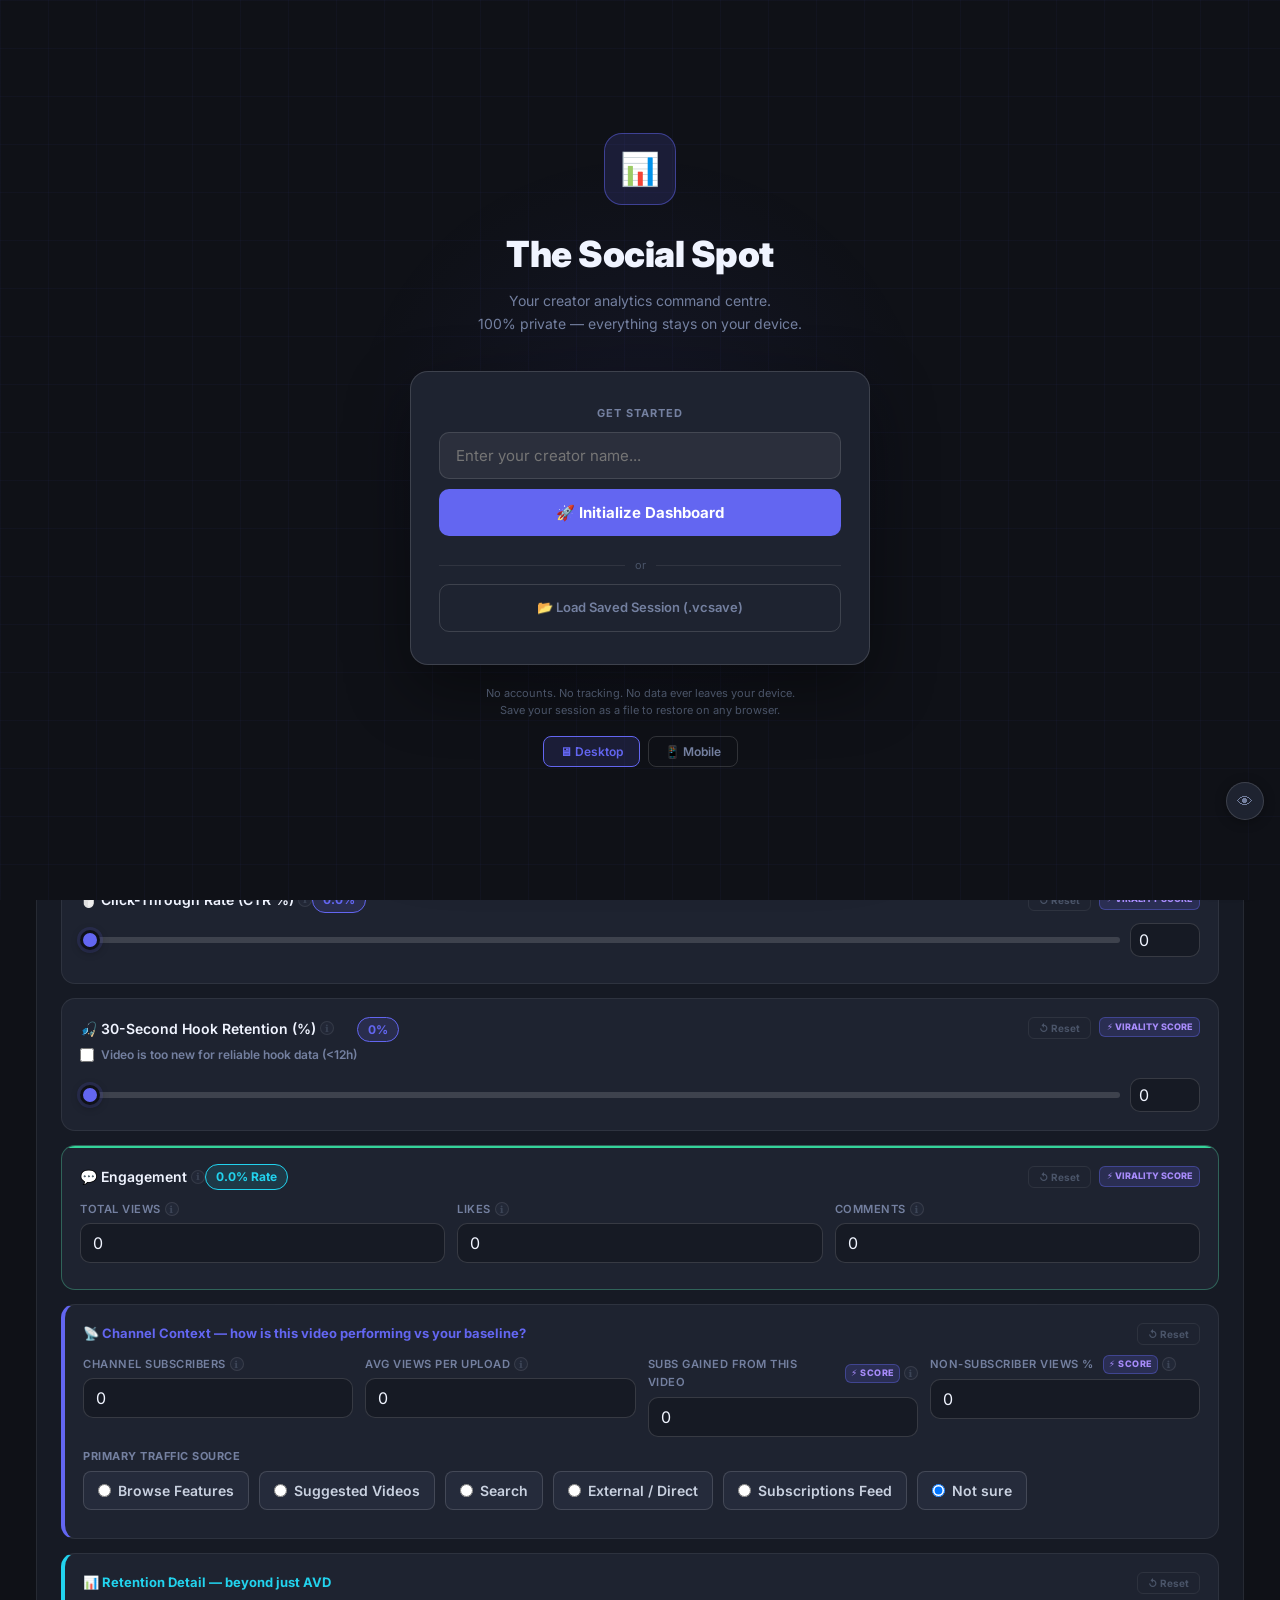
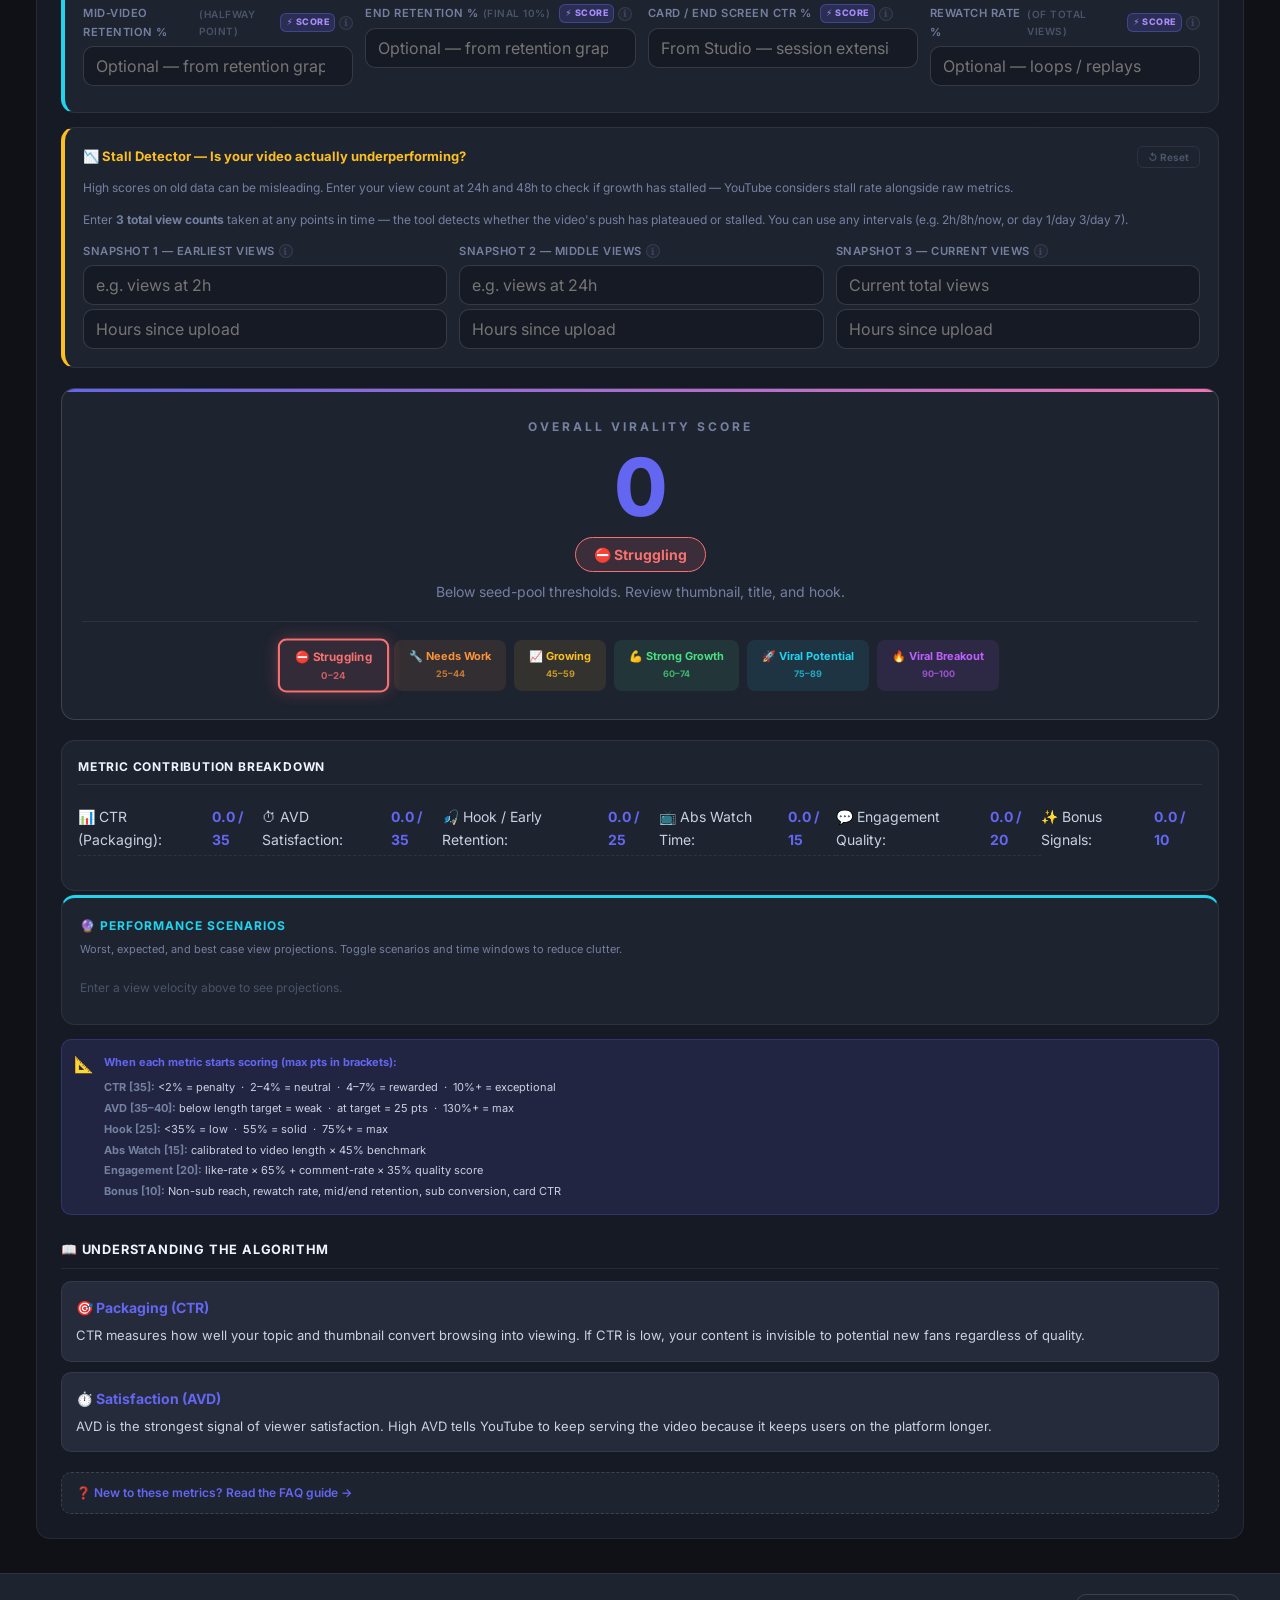
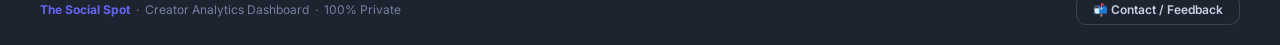
==== commit cb42411d: "Update index.html" ====
--- a/index.html
+++ b/index.html
@@ -1747,25 +1747,61 @@
 
     <div id="sv_t3_progress" class="sv-wrap"><!-- ── Progress Bars ── -->
     <div class="control-card">
-      <!-- Subscribers bar -->
-      <div style="margin-bottom:14px;">
-        <div style="display:flex;justify-content:space-between;font-size:11px;font-weight:700;color:var(--primary);margin-bottom:5px;"><span>👥 1,000 SUBSCRIBER GOAL</span><span id="m_subsPct">0%</span></div>
-        <div class="progress-track"><div id="m_progressSubs" style="background:linear-gradient(90deg,var(--primary),var(--secondary));height:100%;border-radius:20px;width:0%;transition:width 0.4s;"></div></div>
-      </div>
-      <!-- 3K milestone bar -->
-      <div style="margin-bottom:14px;">
-        <div style="display:flex;justify-content:space-between;font-size:11px;font-weight:700;color:var(--warning);margin-bottom:5px;"><span>⭐ 3,000 HR MILESTONE (Shopping affiliate unlock)</span><span id="m_progressPct3k">0%</span></div>
-        <div class="progress-track"><div id="m_progress3k" style="background:linear-gradient(90deg,var(--warning),#FF8C00);height:100%;border-radius:20px;width:0%;transition:width 0.4s;"></div></div>
-      </div>
-      <!-- 4K YPP bar -->
-      <div>
-        <div style="display:flex;justify-content:space-between;font-size:11px;font-weight:700;color:var(--secondary);margin-bottom:5px;"><span>🏆 4,000 HR YPP GOAL</span><span id="m_progressPct">0%</span></div>
-        <div class="progress-track" style="overflow:hidden;">
-          <div id="m_progressVod2" style="background:linear-gradient(90deg,var(--danger),#FF6699);height:100%;border-radius:20px 0 0 20px;width:0%;position:relative;z-index:2;transition:width 0.4s;display:inline-block;float:left;"></div>
-          <div id="m_progressStream2" style="background:linear-gradient(90deg,var(--accent),var(--primary));height:100%;border-radius:0 20px 20px 0;width:0%;transition:width 0.4s;display:inline-block;float:left;opacity:0.8;"></div>
-        </div>
-        <div style="display:flex;flex-wrap:wrap;gap:12px;margin-top:8px;font-size:11px;font-weight:600;"><span style="color:var(--danger);">■ VIDEO HOURS</span><span style="color:var(--accent);">■ STREAM HOURS</span><span style="color:var(--text-muted);">TARGET: 4,000 HRS</span></div>
-      </div>
+
+      <!-- TIER 1: 500 Subs + 3,000 Watch Hours → Shopping Affiliate -->
+      <div style="margin-bottom:20px;padding:14px;background:var(--card2);border-radius:var(--radius);border:1px solid var(--border);">
+        <div style="font-size:10px;font-weight:800;color:var(--warning);text-transform:uppercase;letter-spacing:0.8px;margin-bottom:10px;">
+          🛒 TIER 1 — Shopping Affiliate Unlock
+          <span style="font-weight:400;color:var(--text-muted);margin-left:6px;">500 subscribers + 3,000 watch hours</span>
+        </div>
+        <!-- 500 Subs bar -->
+        <div style="margin-bottom:10px;">
+          <div style="display:flex;justify-content:space-between;font-size:11px;font-weight:700;color:var(--warning);margin-bottom:5px;">
+            <span>👥 500 Subscribers</span><span id="m_subs500Pct">0%</span>
+          </div>
+          <div class="progress-track"><div id="m_progressSubs500" style="background:linear-gradient(90deg,var(--warning),#e8a44a);height:100%;border-radius:20px;width:0%;transition:width 0.4s;"></div></div>
+          <div style="font-size:10px;color:var(--text-muted);margin-top:3px;" id="m_subs500Detail"></div>
+        </div>
+        <!-- 3K Watch Hours bar -->
+        <div>
+          <div style="display:flex;justify-content:space-between;font-size:11px;font-weight:700;color:var(--warning);margin-bottom:5px;">
+            <span>⏱ 3,000 Watch Hours</span><span id="m_progressPct3k">0%</span>
+          </div>
+          <div class="progress-track"><div id="m_progress3k" style="background:linear-gradient(90deg,var(--warning),#FF8C00);height:100%;border-radius:20px;width:0%;transition:width 0.4s;"></div></div>
+        </div>
+      </div>
+
+      <!-- TIER 2: 1,000 Subs + 4,000 Watch Hours → Full YPP -->
+      <div style="padding:14px;background:var(--card2);border-radius:var(--radius);border:1px solid var(--border);">
+        <div style="font-size:10px;font-weight:800;color:var(--primary);text-transform:uppercase;letter-spacing:0.8px;margin-bottom:10px;">
+          🏆 TIER 2 — Full YPP (Ad Revenue)
+          <span style="font-weight:400;color:var(--text-muted);margin-left:6px;">1,000 subscribers + 4,000 watch hours</span>
+        </div>
+        <!-- 1K Subs bar -->
+        <div style="margin-bottom:10px;">
+          <div style="display:flex;justify-content:space-between;font-size:11px;font-weight:700;color:var(--primary);margin-bottom:5px;">
+            <span>👥 1,000 Subscribers</span><span id="m_subsPct">0%</span>
+          </div>
+          <div class="progress-track"><div id="m_progressSubs" style="background:linear-gradient(90deg,var(--primary),var(--secondary));height:100%;border-radius:20px;width:0%;transition:width 0.4s;"></div></div>
+          <div style="font-size:10px;color:var(--text-muted);margin-top:3px;" id="m_subsDetail"></div>
+        </div>
+        <!-- 4K Watch Hours bar (video + stream) -->
+        <div>
+          <div style="display:flex;justify-content:space-between;font-size:11px;font-weight:700;color:var(--secondary);margin-bottom:5px;">
+            <span>⏱ 4,000 Watch Hours</span><span id="m_progressPct">0%</span>
+          </div>
+          <div class="progress-track" style="overflow:hidden;">
+            <div id="m_progressVod2" style="background:linear-gradient(90deg,var(--danger),#FF6699);height:100%;border-radius:20px 0 0 20px;width:0%;position:relative;z-index:2;transition:width 0.4s;display:inline-block;float:left;"></div>
+            <div id="m_progressStream2" style="background:linear-gradient(90deg,var(--accent),var(--primary));height:100%;border-radius:0 20px 20px 0;width:0%;transition:width 0.4s;display:inline-block;float:left;opacity:0.8;"></div>
+          </div>
+          <div style="display:flex;flex-wrap:wrap;gap:12px;margin-top:8px;font-size:11px;font-weight:600;">
+            <span style="color:var(--danger);">■ VIDEO HOURS</span>
+            <span style="color:var(--accent);">■ STREAM HOURS</span>
+            <span style="color:var(--text-muted);">TARGET: 4,000 HRS</span>
+          </div>
+        </div>
+      </div>
+
     </div>
 
     <!-- ── ETA Scenario Cards ── -->
@@ -4047,16 +4083,32 @@
     accountFields.forEach(f => { const el = document.getElementById(f); if (el) accountData[f] = el.value; });
 
     return {
-      version: '4.1.0',
+      version: '4.2.0',
       savedAt: new Date().toISOString(),
       creator: currentUser,
+      // Appearance
       theme: currentTheme,
       font: currentFont,
+      bg: currentBg,
+      layout: currentLayout,
+      textSize: currentTextSize,
+      // Platforms
+      platforms: activePlatforms,
+      // Section visibility
+      sectionVisibility: sectionVisibility,
+      // Video profiles (full data for all profiles)
+      videoProfiles: vpToSave(),
+      // All field values across every tab
+      allFields: saveAllFields(),
+      // Tracker
       trackerData: trackingDataObj,
+      // Account info
       accountInfo: accountData,
-      videoProfiles: vpToSave(),
-      allFields: saveAllFields(),
-      sectionVisibility: sectionVisibility,
+      // A/B tests
+      abSavedTests: abSavedTests,
+      // Live trackers (channel list only, not live counts)
+      liveTrackers: liveTrackers.map(t => ({ ...t, count: t.count, prevCount: t.prevCount })),
+      // API keys
       apiKeys: {
         ytApiKey: document.getElementById('yt_api_key') ? document.getElementById('yt_api_key').value : '',
         ytVideoIds: document.getElementById('yt_video_ids') ? document.getElementById('yt_video_ids').value : ''
@@ -4367,6 +4419,78 @@
     if (vlMins <= 1) return 80; if (vlMins <= 3) return 65; if (vlMins <= 8) return 55;
     if (vlMins <= 15) return 45; return 35;
   }
+
+  // ── Module-level scenario state ──
+  // Stored outside updateTab1 so the toggle handler always has access
+  let _scenData = {
+    projData: null, scenarios: null, windows: null,
+    hoursOld: null, baseViews: 0, showWH: false, rawMins: 0,
+    toggleState: { sc: ['worst','below_expected','expected','above_expected','best'], win: ['w48h','w7d','w14d','w28d'] }
+  };
+
+  function _buildScenarioCards(visSc, visWin) {
+    const { projData, hoursOld, baseViews, showWH, rawMins } = _scenData;
+    if (!projData || visSc.length === 0 || visWin.length === 0) {
+      return '<div class="scen-cards-wrap" style="padding:10px 0;font-size:12px;color:var(--text-muted);">Select at least one scenario and one time window.</div>';
+    }
+    const fmtNum = n => n >= 1000000 ? (n/1000000).toFixed(2)+'M'
+                      : n >= 1000    ? (n/1000).toFixed(1)+'K'
+                      : n.toLocaleString();
+    const cards = visWin.map(w => {
+      const isPast = (hoursOld || 0) >= w.hrs;
+      const bestV  = projData['best'][w.id].views;
+      const rows = visSc.map(sc => {
+        const d = projData[sc.id][w.id];
+        const barPct = bestV > baseViews
+          ? Math.min(((d.views - baseViews) / (bestV - baseViews)) * 100, 100)
+          : 0;
+        const viewsLabel = isPast ? 'past' : fmtNum(d.views);
+        const viewsColor = isPast ? 'var(--text-muted)' : sc.color;
+        const whLabel = (!isPast && showWH && d.wh != null)
+          ? `<div style="margin-top:8px;padding-top:8px;border-top:1px solid var(--border);">
+              <div style="font-size:15px;font-weight:900;color:${viewsColor};line-height:1;font-variant-numeric:tabular-nums;">${d.wh.toFixed(1)}</div>
+              <div style="font-size:11px;font-weight:600;color:var(--text-dim);margin-top:3px;letter-spacing:0.2px;">watch hrs</div>
+            </div>`
+          : '';
+        return `<div style="display:flex;align-items:center;justify-content:space-between;
+          padding:9px 12px;border-bottom:1px solid var(--border);
+          ${isPast ? 'opacity:0.45;' : ''}transition:background 0.12s;"
+          onmouseenter="this.style.background='${sc.color}10'"
+          onmouseleave="this.style.background=''">
+          <div style="display:flex;align-items:center;gap:9px;flex:1;min-width:0;">
+            <div style="width:3px;min-height:36px;border-radius:2px;background:${sc.color};flex-shrink:0;align-self:stretch;"></div>
+            <div style="min-width:0;flex:1;">
+              <div style="font-size:11px;font-weight:700;color:${sc.color};white-space:nowrap;">${sc.label}</div>
+              <div style="font-size:9px;color:var(--text-muted);margin-top:1px;line-height:1.3;
+                white-space:nowrap;overflow:hidden;text-overflow:ellipsis;">${sc.desc}</div>
+              ${!isPast ? `<div style="margin-top:5px;height:3px;background:var(--border);border-radius:2px;">
+                <div style="height:100%;width:${Math.max(0,barPct).toFixed(1)}%;background:${sc.color};border-radius:2px;transition:width 0.3s;"></div>
+              </div>` : ''}
+            </div>
+          </div>
+          <div style="text-align:right;flex-shrink:0;padding-left:12px;">
+            <div style="font-size:17px;font-weight:900;color:${viewsColor};line-height:1;
+              font-variant-numeric:tabular-nums;">${viewsLabel}</div>
+            ${!isPast ? `<div style="font-size:11px;font-weight:600;color:var(--text-dim);margin-top:3px;letter-spacing:0.2px;">views</div>` : ''}
+            ${whLabel}
+          </div>
+        </div>`;
+      }).join('');
+      return `<div style="background:var(--card);border:1px solid var(--border-hi);border-radius:10px;
+        overflow:hidden;flex:1;min-width:200px;${isPast ? 'opacity:0.55;' : ''}">
+        <div style="background:var(--card2);padding:9px 12px;border-bottom:2px solid var(--border-hi);
+          display:flex;align-items:center;justify-content:space-between;">
+          <div style="font-size:14px;font-weight:900;color:var(--primary);">${w.label}</div>
+          <div style="font-size:9px;color:var(--text-muted);font-weight:600;text-transform:uppercase;letter-spacing:0.6px;">
+            ${isPast ? 'passed' : (w.hrs/24 >= 1 ? (w.hrs/24)+'d' : w.hrs+'h') + ' from now'}
+          </div>
+        </div>
+        ${rows}
+      </div>`;
+    }).join('');
+    return `<div class="scen-cards-wrap" style="display:flex;gap:10px;flex-wrap:wrap;margin-top:12px;">${cards}</div>`;
+  }
+
   function updateTab1() {
     const isNew = (document.getElementById('newVideoToggle')?.checked ?? false);
     const vlMins = parseInt(document.getElementById('vlMins')?.value || '0')||0;
@@ -4519,100 +4643,78 @@
       if (!isNaN(pub.getTime())) hoursOld = (Date.now() - pub.getTime()) / 3600000;
     }
 
-    const scenarioBox = document.getElementById('scenarioProjBox');
+    const showWH    = rawMins > 0;
+    const baseViews = views > 0 ? views
+                    : (velocity > 0 && hoursOld > 0 ? Math.round(velocity * hoursOld) : 0);
+
+    // Signal strength for scenario modifiers
+    const _nonSubPctV = parseFloat(document.getElementById('nonSubViewPct')?.value) || 0;
+    const _rewatchRV  = parseFloat(document.getElementById('rewatchRate')?.value) || 0;
+    const _impressV   = parseFloat(document.getElementById('impressionsInput')?.value) || 0;
+    const _ctrSig  = ctr >= 8 ? 3 : ctr >= 5 ? 2 : ctr >= 3 ? 1 : 0;
+    const _avdSig  = avd >= 60 ? 3 : avd >= 45 ? 2 : avd >= 30 ? 1 : 0;
+    const _nsSig   = _nonSubPctV >= 60 ? 2 : _nonSubPctV >= 35 ? 1 : 0;
+    const _rwSig   = _rewatchRV >= 8 ? 1 : 0;
+    const _impSig  = (_impressV > 0 && views > 0)
+      ? ((views/_impressV)*100 >= 7 ? 1 : (views/_impressV)*100 >= 4 ? 0 : -1) : 0;
+    const _sigTotal = _ctrSig + _avdSig + _nsSig + _rwSig + _impSig;
+    const signalStrength = _sigTotal >= 7 ? 'strong' : _sigTotal >= 3 ? 'moderate' : 'weak';
+    const scenarioBox   = document.getElementById('scenarioProjBox');
     const scenarioEmpty = document.getElementById('scenario_empty');
-    if (scenarioBox && velocity > 0) {
-      // Enhanced signal strength calculation using all available inputs
-      const nonSubPctV = parseFloat(document.getElementById('nonSubViewPct')?.value) || 0;
-      const rewatchRV  = parseFloat(document.getElementById('rewatchRate')?.value) || 0;
-      const impressV   = parseFloat(document.getElementById('impressionsInput')?.value) || 0;
-
-      // CTR signal
-      const ctrSignal = ctr >= 8 ? 3 : ctr >= 5 ? 2 : ctr >= 3 ? 1 : 0;
-      // AVD signal
-      const avdSignal = avd >= 60 ? 3 : avd >= 45 ? 2 : avd >= 30 ? 1 : 0;
-      // Non-sub signal (viral spread indicator)
-      const nonSubSignal = nonSubPctV >= 60 ? 2 : nonSubPctV >= 35 ? 1 : 0;
-      // Rewatch signal
-      const rewatchSignal = rewatchRV >= 8 ? 1 : 0;
-      // Impressions-to-views ratio (true CTR from impressions)
-      const impSignal = (impressV > 0 && views > 0)
-        ? ((views/impressV)*100 >= 7 ? 1 : (views/impressV)*100 >= 4 ? 0 : -1)
-        : 0;
-
-      const signalTotal = ctrSignal + avdSignal + nonSubSignal + rewatchSignal + impSignal;
-      const signalStrength = signalTotal >= 7 ? 'strong'
-                           : signalTotal >= 3 ? 'moderate' : 'weak';
-
-      // baseViews: current total, or estimate from velocity×age if views not entered
-      const baseViews = views > 0 ? views
-                      : (velocity > 0 && hoursOld > 0 ? Math.round(velocity * hoursOld) : 0);
-
-      // Projection model: cumulative views using log-integral of power-law decay
-      // V_new = vel * (24/alpha) * ln(1 + alpha * T_hours/24)
-      // This correctly accumulates views over the entire window (more time = more views)
-      // alpha controls how fast velocity decays: low = sustained, high = quick stall
-      function projViews(vel, hrsAhead, alpha) {
-        if (hrsAhead <= 0 || vel <= 0) return baseViews;
-        const newViews = alpha > 0
-          ? vel * (24 / alpha) * Math.log(1 + alpha * hrsAhead / 24)
-          : vel * hrsAhead;  // alpha=0 = constant velocity (no decay)
-        return Math.round(baseViews + newViews);
+    // Show scenarios if we have velocity OR enough view data to project from
+    if (scenarioBox && (velocity > 0 || baseViews > 0)) {
+      // ── PROJECTION MODEL ──
+      function projNewViews(vel, hrsAhead, alpha) {
+        if (hrsAhead <= 0 || vel <= 0) return 0;
+        const T = hrsAhead / 24;
+        if (alpha <= 0)  return vel * hrsAhead;
+        if (Math.abs(alpha - 1) < 0.001) return vel * 24 * Math.log(T + 1);
+        return Math.max(0, vel * 24 * (Math.pow(T + 1, 1 - alpha) - 1) / (1 - alpha));
       }
-
-      // Watch hours from projected new views: new_views × avg_minutes / 60
-      // rawMins = totalTw / 60 (the actual per-viewer average minutes watched)
-      function projWatchHrs(projectedTotal) {
+      function projTotalViews(vel, hrsAhead, alpha) {
+        return Math.round(baseViews + projNewViews(vel, hrsAhead, alpha));
+      }
+      function projTotalWatchHrs(totalV) {
         if (rawMins <= 0) return null;
-        const newViews = Math.max(0, projectedTotal - baseViews);
-        return (newViews * rawMins / 60);
+        return (totalV * rawMins) / 60;
       }
 
-      // Velocity modifiers per scenario
-      const velBest          = velocity * (signalStrength === 'strong' ? 1.45 : signalStrength === 'moderate' ? 1.20 : 1.0);
-      const velAboveExpected = velocity * (signalStrength === 'strong' ? 1.20 : signalStrength === 'moderate' ? 1.08 : 0.88);
+      // ── SCENARIO PARAMETERS ──
+      const velBest          = velocity * (signalStrength === 'strong' ? 1.5  : signalStrength === 'moderate' ? 1.25 : 1.05);
+      const velAboveExpected = velocity * (signalStrength === 'strong' ? 1.2  : signalStrength === 'moderate' ? 1.08 : 0.92);
       const velExpected      = velocity;
-      const velBelowExpected = velocity * (signalStrength === 'strong' ? 0.65 : signalStrength === 'moderate' ? 0.55 : 0.42);
-      const velWorst         = velocity * 0.18;  // push stalls to ~18% of current
-
-      // Decay rates (alpha): how quickly velocity decays per 24h
-      // Low alpha = sustained push; high alpha = rapid decline
-      const alphaBest          = signalStrength === 'strong' ? 0.25 : 0.45;  // slowest decay
-      const alphaAboveExpected = signalStrength === 'strong' ? 0.50 : signalStrength === 'moderate' ? 0.70 : 0.90;
-      const alphaExpected      = signalStrength === 'strong' ? 0.80 : signalStrength === 'moderate' ? 1.1 : 1.4;
-      const alphaBelowExpected = signalStrength === 'strong' ? 1.6  : signalStrength === 'moderate' ? 2.0 : 2.4;
-      const alphaWorst         = 4.0;  // rapid stall — most views in first few hours
-
-      // Window-level alpha adjustments to model long-tail natural decay
-      function windowAlpha(base, hrs) {
-        if (hrs > 336) return base + 0.4;    // 14d+: some additional long-tail suppression
-        if (hrs > 168) return base + 0.2;    // 7–14d
-        return base;
-      }
+      const velBelowExpected = velocity * (signalStrength === 'strong' ? 0.60 : signalStrength === 'moderate' ? 0.50 : 0.40);
+      const velWorst         = velocity * 0.15;
+
+      const alphaBest          = signalStrength === 'strong' ? 0.30 : 0.50;
+      const alphaAboveExpected = signalStrength === 'strong' ? 0.60 : signalStrength === 'moderate' ? 0.75 : 0.90;
+      const alphaExpected      = signalStrength === 'strong' ? 0.90 : signalStrength === 'moderate' ? 1.05 : 1.20;
+      const alphaBelowExpected = 1.60;
+      const alphaWorst         = 2.50;
 
       const scenarios = [
         { id:'worst',         label:'📉 Worst',          vel:velWorst,         alpha:alphaWorst,         color:'#f87171',
-          desc:'Algorithm stalls quickly. ~82% velocity loss. Organic long-tail only.' },
+          desc:'Algorithm stalls fast. ~85% velocity loss within hours.' },
         { id:'below_expected',label:'⚠️ Below Expected', vel:velBelowExpected, alpha:alphaBelowExpected, color:'#fb923c',
-          desc:'Weaker than usual push. CTR or AVD not sustaining distribution fully.' },
+          desc:'Weaker push than normal. Decay faster than typical.' },
         { id:'expected',      label:'📊 Expected',        vel:velExpected,      alpha:alphaExpected,      color:'#fbbf24',
-          desc:'Natural decay after initial push winds down. Most videos follow this.' },
+          desc:'Standard lifecycle. Most videos follow this curve.' },
         { id:'above_expected',label:'📈 Above Expected',  vel:velAboveExpected, alpha:alphaAboveExpected, color:'#86efac',
-          desc:'Stronger than average push — algorithm favoring your signals above norm.' },
+          desc:'Algorithm holds the push longer than usual.' },
         { id:'best',          label:'🚀 Best',             vel:velBest,          alpha:alphaBest,          color:'#4ade80',
-          desc:'Algorithm sustains or builds the push. Browse + Suggested hold strong.' },
+          desc:'Sustained push. Browse + Suggested stay active.' },
       ];
 
       const windows = [
-        { id:'w48h', label:'48h',    hrs: 48  },
-        { id:'w3d',  label:'3d',     hrs: 72  },
-        { id:'w4d',  label:'4d',     hrs: 96  },
-        { id:'w5d',  label:'5d',     hrs: 120 },
-        { id:'w6d',  label:'6d',     hrs: 144 },
-        { id:'w7d',  label:'7d',     hrs: 168 },
-        { id:'w14d', label:'14d',    hrs: 336 },
-        { id:'w21d', label:'21d',    hrs: 504 },
-        { id:'w28d', label:'28d',    hrs: 672 },
+        { id:'w48h', label:'48h',  hrs: 48  },
+        { id:'w3d',  label:'3d',   hrs: 72  },
+        { id:'w4d',  label:'4d',   hrs: 96  },
+        { id:'w5d',  label:'5d',   hrs: 120 },
+        { id:'w6d',  label:'6d',   hrs: 144 },
+        { id:'w7d',  label:'7d',   hrs: 168 },
+        { id:'w14d', label:'14d',  hrs: 336 },
+        { id:'w21d', label:'21d',  hrs: 504 },
+        { id:'w28d', label:'28d',  hrs: 672 },
       ];
 
       // Pre-compute all projections
@@ -4621,21 +4723,27 @@
         projData[sc.id] = {};
         windows.forEach(w => {
           const hrsAhead = Math.max(0, w.hrs - (hoursOld || 0));
-          const alpha    = windowAlpha(sc.alpha, w.hrs);
-          const totalV   = projViews(sc.vel, hrsAhead, alpha);
-          const wh       = projWatchHrs(totalV);
-          projData[sc.id][w.id] = { views: totalV, wh };
+          const totalV   = projTotalViews(sc.vel, hrsAhead, sc.alpha);
+          const totalWH  = projTotalWatchHrs(totalV);
+          projData[sc.id][w.id] = { views: totalV, wh: totalWH };
         });
       });
 
-      // ── Toggle state — stored on the DOM element to survive updateTab1 re-runs ──
-      // We store on the scenarioBox element itself so it survives innerHTML overwrites
-      // by reading BEFORE we overwrite, not after.
-      const prevToggles = scenarioBox._scenToggles;
-      const activeSc  = (prevToggles && prevToggles.sc)  || ['worst','below_expected','expected','above_expected','best'];
-      const activeWin = (prevToggles && prevToggles.win) || ['w48h','w7d','w14d','w28d'];
-      const visScen = scenarios.filter(s => activeSc.includes(s.id));
-      const visWin  = windows.filter(w => activeWin.includes(w.id));
+      // Store all state at module level so toggle handler always has it
+      _scenData.projData  = projData;
+      _scenData.scenarios = scenarios;
+      _scenData.windows   = windows;
+      _scenData.hoursOld  = hoursOld;
+      _scenData.baseViews = baseViews;
+      _scenData.showWH    = showWH;
+      _scenData.rawMins   = rawMins;
+
+      // Read toggle state (preserved across renders)
+      const ts       = _scenData.toggleState;
+      const activeSc = ts.sc;
+      const activeWin= ts.win;
+      const visScen  = scenarios.filter(s => activeSc.includes(s.id));
+      const visWin   = windows.filter(w => activeWin.includes(w.id));
 
       // Signal badge + age info
       const signalBadge = signalStrength === 'strong'
@@ -4647,173 +4755,88 @@
         ? `<span style="font-size:10px;color:var(--text-dim);">${hoursOld.toFixed(1)}h old &middot; ${velocity.toFixed(1)} views/hr &middot; base ${baseViews.toLocaleString()} views</span>`
         : `<span style="font-size:10px;color:var(--text-dim);">${velocity.toFixed(1)} views/hr &middot; ${baseViews.toLocaleString()} base views</span>`;
 
-      // Build toggle button HTML — uses data-active for visual state only
+      // Shared button style
+      const btnBase = 'padding:5px 13px;border-radius:20px;font-size:11px;font-weight:700;cursor:pointer;transition:0.15s;';
+
       const scToggleHTML = scenarios.map(sc => {
         const on = activeSc.includes(sc.id);
-        const bg = on ? `${sc.color}28` : 'var(--card)';
-        const border = on ? sc.color : 'var(--border-hi)';
-        const col = on ? sc.color : 'var(--text-dim)';
         return `<button data-scen-id="${sc.id}" data-scen-type="sc"
-          style="padding:5px 14px;border-radius:20px;font-size:11px;font-weight:700;cursor:pointer;
-            border:1.5px solid ${border};background:${bg};color:${col};transition:0.15s;"
+          style="${btnBase}border:1.5px solid ${on ? sc.color : 'var(--border-hi)'};
+            background:${on ? sc.color+'28' : 'var(--card)'};
+            color:${on ? sc.color : 'var(--text-dim)'};"
         >${sc.label}</button>`;
       }).join('');
 
       const winToggleHTML = windows.map(w => {
         const on = activeWin.includes(w.id);
-        const border = on ? 'var(--primary)' : 'var(--border-hi)';
-        const bg = on ? 'var(--primary-dim)' : 'var(--card)';
-        const col = on ? 'var(--primary)' : 'var(--text-dim)';
         return `<button data-scen-id="${w.id}" data-scen-type="win"
-          style="padding:3px 10px;border-radius:14px;font-size:10px;font-weight:600;cursor:pointer;
-            border:1px solid ${border};background:${bg};color:${col};transition:0.15s;"
+          style="${btnBase}border:1.5px solid ${on ? 'var(--primary)' : 'var(--border-hi)'};
+            background:${on ? 'var(--primary-dim)' : 'var(--card)'};
+            color:${on ? 'var(--primary)' : 'var(--text-dim)'};"
         >${w.label}</button>`;
       }).join('');
 
-      // Table HTML
-      const showWH = rawMins > 0;
-      const tableHTML = visScen.length > 0 && visWin.length > 0 ? `
-        <div style="overflow-x:auto;margin-top:10px;">
-          <table style="border-collapse:collapse;width:100%;font-size:11px;">
-            <thead>
-              <tr>
-                <th style="padding:6px 10px;text-align:left;color:var(--text-dim);font-size:10px;text-transform:uppercase;letter-spacing:0.5px;border-bottom:1px solid var(--border);white-space:nowrap;min-width:110px;"></th>
-                ${visWin.map(w => `<th colspan="${showWH ? 2 : 1}" style="padding:6px 6px;text-align:center;color:var(--primary);font-size:10px;font-weight:700;text-transform:uppercase;border-bottom:1px solid var(--border);white-space:nowrap;">${w.label}</th>`).join('')}
-              </tr>
-              ${showWH ? `<tr>
-                <th style="padding:3px 10px;border-bottom:1px solid var(--border);"></th>
-                ${visWin.map(() => `
-                  <th style="padding:3px 5px;text-align:center;font-size:9px;color:var(--text-muted);font-weight:600;border-bottom:1px solid var(--border);">Views</th>
-                  <th style="padding:3px 5px;text-align:center;font-size:9px;color:var(--text-muted);font-weight:600;border-bottom:1px solid var(--border);">Watch hrs</th>
-                `).join('')}
-              </tr>` : ''}
-            </thead>
-            <tbody>
-              ${visScen.map((sc, ri) => {
-                const rowBg = ri % 2 === 0 ? 'transparent' : 'var(--card2)';
-                return `<tr style="background:${rowBg}">
-                  <td style="padding:9px 10px;border-bottom:1px solid var(--border);">
-                    <div style="font-size:12px;font-weight:800;color:${sc.color};">${sc.label}</div>
-                    <div style="font-size:9px;color:var(--text-muted);margin-top:2px;line-height:1.3;max-width:160px;">${sc.desc}</div>
-                  </td>
-                  ${visWin.map(w => {
-                    const d = projData[sc.id][w.id];
-                    const isPast = (hoursOld || 0) >= w.hrs;
-                    const vColor = isPast ? 'var(--text-muted)' : sc.color;
-                    const viewsStr = isPast ? `<div style="font-size:11px;color:var(--text-muted);">past</div>` : `<div style="font-size:12px;font-weight:800;color:${vColor};">${d.views.toLocaleString()}</div>`;
-                    const whStr = showWH
-                      ? (isPast
-                          ? `<td style="padding:9px 5px;text-align:center;border-bottom:1px solid var(--border);"><div style="font-size:11px;color:var(--text-muted);">—</div></td>`
-                          : `<td style="padding:9px 5px;text-align:center;border-bottom:1px solid var(--border);"><div style="font-size:12px;font-weight:700;color:${sc.color};">${d.wh != null ? d.wh.toFixed(1) : '—'}</div></td>`)
-                      : '';
-                    return `<td style="padding:9px 5px;text-align:center;border-bottom:1px solid var(--border);">${viewsStr}</td>${whStr}`;
-                  }).join('')}
-                </tr>`;
-              }).join('')}
-            </tbody>
-          </table>
-        </div>` : `<div style="padding:10px 0;font-size:12px;color:var(--text-muted);">Select at least one scenario and one time window.</div>`;
+      const tableHTML = _buildScenarioCards(visScen, visWin);
 
       scenarioBox.style.display = 'block';
       if (scenarioEmpty) scenarioEmpty.style.display = 'none';
       scenarioBox.innerHTML = `<div style="background:var(--card);border:1px solid var(--border-hi);border-radius:var(--radius);padding:14px;">
-        <div style="display:flex;align-items:center;gap:8px;flex-wrap:wrap;margin-bottom:10px;">
+        <div style="display:flex;align-items:center;gap:8px;flex-wrap:wrap;margin-bottom:12px;">
           ${signalBadge} ${ageNote}
         </div>
         <div style="margin-bottom:8px;">
-          <div style="font-size:10px;color:var(--text-dim);font-weight:700;text-transform:uppercase;letter-spacing:0.5px;margin-bottom:5px;">Scenarios</div>
-          <div id="_scen_sc_btns" style="display:flex;gap:6px;flex-wrap:wrap;">${scToggleHTML}</div>
-        </div>
-        <div style="margin-bottom:6px;">
-          <div style="font-size:10px;color:var(--text-dim);font-weight:700;text-transform:uppercase;letter-spacing:0.5px;margin-bottom:5px;">Time windows</div>
-          <div id="_scen_win_btns" style="display:flex;gap:5px;flex-wrap:wrap;">${winToggleHTML}</div>
+          <div style="font-size:10px;color:var(--text-dim);font-weight:700;text-transform:uppercase;letter-spacing:0.5px;margin-bottom:6px;">Scenarios</div>
+          <div style="display:flex;gap:6px;flex-wrap:wrap;">${scToggleHTML}</div>
+        </div>
+        <div style="margin-bottom:4px;">
+          <div style="font-size:10px;color:var(--text-dim);font-weight:700;text-transform:uppercase;letter-spacing:0.5px;margin-bottom:6px;">Time Windows</div>
+          <div style="display:flex;gap:6px;flex-wrap:wrap;">${winToggleHTML}</div>
         </div>
         ${tableHTML}
-        <div style="font-size:9px;color:var(--text-muted);margin-top:8px;border-top:1px solid var(--border);padding-top:6px;line-height:1.6;">
-          Cumulative totals from current position. Decay model: α ${alphaBest.toFixed(1)} best · ${alphaExpected.toFixed(1)} expected · ${alphaWorst.toFixed(1)} worst.${showWH ? ` Watch hrs use ${rawMins.toFixed(1)} min avg per view.` : ' Enter avg time watched for watch hour projections.'}
+        <div style="font-size:9px;color:var(--text-muted);margin-top:10px;border-top:1px solid var(--border);padding-top:7px;line-height:1.7;">
+          All view counts are <strong>total cumulative</strong> at that point in time.${showWH ? ` Watch hours are total lifetime hours (AVD: ${rawMins.toFixed(1)} min/view).` : ' Enter avg time watched above to see watch hour projections.'}
         </div>
       </div>`;
 
-      // Store toggle state on the DOM node so it survives re-renders
-      scenarioBox._scenToggles = { sc: activeSc.slice(), win: activeWin.slice() };
-
-      // Wire toggle buttons via event delegation on scenarioBox
-      scenarioBox.addEventListener('click', function _scenClick(e) {
-        const btn = e.target.closest('[data-scen-id][data-scen-type]');
-        if (!btn) return;
-        const type = btn.dataset.scenType;
-        const id   = btn.dataset.scenId;
-        const ts   = scenarioBox._scenToggles || { sc:['worst','below_expected','expected','above_expected','best'], win:['w48h','w7d','w14d','w28d'] };
-        const arr  = type === 'sc' ? ts.sc : ts.win;
-        const i    = arr.indexOf(id);
-        if (i === -1) { arr.push(id); }
-        else if (arr.length > 1) { arr.splice(i, 1); }
-        scenarioBox._scenToggles = ts;
-        // Re-render: rebuild just the visible parts without calling full updateTab1
-        // to avoid the DOM-reading loop bug
-        const updBtn = scenarioBox.querySelectorAll('[data-scen-id][data-scen-type]');
-        updBtn.forEach(b => {
-          const bType = b.dataset.scenType;
-          const bId   = b.dataset.scenId;
-          const bArr  = bType === 'sc' ? ts.sc : ts.win;
-          const isOn  = bArr.includes(bId);
-          const sc    = scenarios.find(x => x.id === bId);
-          const col   = sc ? sc.color : 'var(--primary)';
-          if (bType === 'sc') {
-            b.style.background = isOn ? `${col}28` : 'var(--card)';
-            b.style.borderColor = isOn ? col : 'var(--border-hi)';
-            b.style.color = isOn ? col : 'var(--text-dim)';
-          } else {
-            b.style.background = isOn ? 'var(--primary-dim)' : 'var(--card)';
-            b.style.borderColor = isOn ? 'var(--primary)' : 'var(--border-hi)';
-            b.style.color = isOn ? 'var(--primary)' : 'var(--text-dim)';
-          }
+      // Wire toggle buttons — only attach once; re-attaching on every updateTab1 would stack handlers
+      if (!scenarioBox._toggleBound) {
+        scenarioBox._toggleBound = true;
+        scenarioBox.addEventListener('click', function(e) {
+          const btn = e.target.closest('[data-scen-id][data-scen-type]');
+          if (!btn) return;
+          const type = btn.dataset.scenType;
+          const id   = btn.dataset.scenId;
+          const ts2  = _scenData.toggleState;
+          const arr  = type === 'sc' ? ts2.sc : ts2.win;
+          const i    = arr.indexOf(id);
+          if (i === -1) arr.push(id);
+          else if (arr.length > 1) arr.splice(i, 1);
+          // Update button visuals
+          scenarioBox.querySelectorAll('[data-scen-id][data-scen-type]').forEach(b => {
+            const bType = b.dataset.scenType;
+            const bId   = b.dataset.scenId;
+            const bArr  = bType === 'sc' ? ts2.sc : ts2.win;
+            const isOn  = bArr.includes(bId);
+            const sc    = (_scenData.scenarios||[]).find(x => x.id === bId);
+            const col   = sc ? sc.color : 'var(--primary)';
+            if (bType === 'sc') {
+              b.style.background  = isOn ? col+'28' : 'var(--card)';
+              b.style.borderColor = isOn ? col : 'var(--border-hi)';
+              b.style.color       = isOn ? col : 'var(--text-dim)';
+            } else {
+              b.style.background  = isOn ? 'var(--primary-dim)' : 'var(--card)';
+              b.style.borderColor = isOn ? 'var(--primary)' : 'var(--border-hi)';
+              b.style.color       = isOn ? 'var(--primary)' : 'var(--text-dim)';
+            }
+          });
+          // Re-render cards using module-level function and state
+          const newVisSc  = (_scenData.scenarios||[]).filter(s => ts2.sc.includes(s.id));
+          const newVisWin = (_scenData.windows||[]).filter(w => ts2.win.includes(w.id));
+          const newCards  = _buildScenarioCards(newVisSc, newVisWin);
+          const existing  = scenarioBox.querySelector('.scen-cards-wrap');
+          if (existing) existing.outerHTML = newCards;
         });
-        // Re-render table only
-        const newVisSc  = scenarios.filter(s => ts.sc.includes(s.id));
-        const newVisWin = windows.filter(w => ts.win.includes(w.id));
-        const newTable  = newVisSc.length > 0 && newVisWin.length > 0
-          ? (() => {
-              const inner = newVisSc.map((sc2, ri) => {
-                const rowBg = ri % 2 === 0 ? 'transparent' : 'var(--card2)';
-                return '<tr style="background:' + rowBg + '">' +
-                  '<td style="padding:9px 10px;border-bottom:1px solid var(--border);">' +
-                    '<div style="font-size:12px;font-weight:800;color:' + sc2.color + ';">' + sc2.label + '</div>' +
-                    '<div style="font-size:9px;color:var(--text-muted);margin-top:2px;line-height:1.3;max-width:160px;">' + sc2.desc + '</div>' +
-                  '</td>' +
-                  newVisWin.map(w2 => {
-                    const d2 = projData[sc2.id][w2.id];
-                    const isPast2 = (hoursOld || 0) >= w2.hrs;
-                    const vC = isPast2 ? 'var(--text-muted)' : sc2.color;
-                    const vStr = isPast2
-                      ? '<div style="font-size:11px;color:var(--text-muted);">past</div>'
-                      : '<div style="font-size:12px;font-weight:800;color:' + vC + ';">' + d2.views.toLocaleString() + '</div>';
-                    const whC = showWH
-                      ? (isPast2
-                          ? '<td style="padding:9px 5px;text-align:center;border-bottom:1px solid var(--border);"><div style="font-size:11px;color:var(--text-muted);">—</div></td>'
-                          : '<td style="padding:9px 5px;text-align:center;border-bottom:1px solid var(--border);"><div style="font-size:12px;font-weight:700;color:' + sc2.color + ';">' + (d2.wh != null ? d2.wh.toFixed(1) : '—') + '</div></td>')
-                      : '';
-                    return '<td style="padding:9px 5px;text-align:center;border-bottom:1px solid var(--border);">' + vStr + '</td>' + whC;
-                  }).join('') +
-                '</tr>';
-              }).join('');
-              return '<div style="overflow-x:auto;margin-top:10px;"><table style="border-collapse:collapse;width:100%;font-size:11px;"><thead><tr>' +
-                '<th style="padding:6px 10px;text-align:left;color:var(--text-dim);font-size:10px;text-transform:uppercase;border-bottom:1px solid var(--border);min-width:110px;"></th>' +
-                newVisWin.map(w2 => '<th colspan="' + (showWH ? 2 : 1) + '" style="padding:6px 6px;text-align:center;color:var(--primary);font-size:10px;font-weight:700;text-transform:uppercase;border-bottom:1px solid var(--border);white-space:nowrap;">' + w2.label + '</th>').join('') +
-                '</tr>' + (showWH ? '<tr><th style="border-bottom:1px solid var(--border);"></th>' + newVisWin.map(() => '<th style="padding:3px 5px;text-align:center;font-size:9px;color:var(--text-muted);font-weight:600;border-bottom:1px solid var(--border);">Views</th><th style="padding:3px 5px;text-align:center;font-size:9px;color:var(--text-muted);font-weight:600;border-bottom:1px solid var(--border);">Watch hrs</th>').join('') + '</tr>' : '') +
-                '</thead><tbody>' + inner + '</tbody></table></div>';
-            })()
-          : '<div style="padding:10px 0;font-size:12px;color:var(--text-muted);">Select at least one scenario and one time window.</div>';
-        // Replace table in DOM
-        const existingTable = scenarioBox.querySelector('table');
-        const noTableMsg    = scenarioBox.querySelector('.no-scen-msg');
-        const tableWrapper  = existingTable ? existingTable.closest('div[style*="overflow-x"]') : noTableMsg;
-        if (tableWrapper) {
-          tableWrapper.outerHTML = newTable;
-        } else {
-          scenarioBox.querySelector('[style*="border-top:1px"]')?.insertAdjacentHTML('beforebegin', newTable);
-        }
-      }, { once: false });
+      }
 
     } else if (scenarioBox) {
       scenarioBox.style.display = 'none';
@@ -4861,15 +4884,37 @@
     const rem4k = Math.max(4000-curr, 0);
 
     // Progress bars
-    const vod3kPct = Math.min((curr/3000)*100, 100);
-    const vod4kPct = Math.min((curr/4000)*100, 100);
+    const currSubs    = parseFloat(document.getElementById('m_currSubs')?.value || '0')||0;
+    const vod3kPct    = Math.min((curr/3000)*100, 100);
+    const vod4kPct    = Math.min((curr/4000)*100, 100);
+    const subs500Pct  = Math.min((currSubs/500)*100, 100);
+    const subs1kPct   = Math.min((currSubs/1000)*100, 100);
     const streamAccum = sTotalWk*(diffDays/7);
     const stream4kPct = Math.min((streamAccum/4000)*100, 100-vod4kPct);
-    document.getElementById('m_progress3k').style.width = vod3kPct.toFixed(1)+'%';
-    document.getElementById('m_progressVod2').style.width = vod4kPct.toFixed(1)+'%';
-    document.getElementById('m_progressStream2').style.width = Math.max(stream4kPct,0).toFixed(1)+'%';
-    document.getElementById('m_progressPct3k').innerText = vod3kPct.toFixed(1)+'%';
-    document.getElementById('m_progressPct').innerText = vod4kPct.toFixed(1)+'%'+(stream4kPct>0?` + ${stream4kPct.toFixed(1)}% stream`:'');
+
+    document.getElementById('m_progress3k').style.width        = vod3kPct.toFixed(1)+'%';
+    document.getElementById('m_progressVod2').style.width      = vod4kPct.toFixed(1)+'%';
+    document.getElementById('m_progressStream2').style.width   = Math.max(stream4kPct,0).toFixed(1)+'%';
+    document.getElementById('m_progressSubs500').style.width   = subs500Pct.toFixed(1)+'%';
+    document.getElementById('m_progressSubs').style.width      = subs1kPct.toFixed(1)+'%';
+    document.getElementById('m_progressPct3k').innerText       = vod3kPct.toFixed(1)+'%';
+    document.getElementById('m_progressPct').innerText         = vod4kPct.toFixed(1)+'%'+(stream4kPct>0?` + ${stream4kPct.toFixed(1)}% stream`:'');
+    document.getElementById('m_subs500Pct').innerText          = subs500Pct.toFixed(1)+'%';
+    document.getElementById('m_subsPct').innerText             = subs1kPct.toFixed(1)+'%';
+
+    // Subscriber detail lines
+    const s500El = document.getElementById('m_subs500Detail');
+    if (s500El) {
+      if (currSubs >= 500) s500El.innerHTML = '<span style="color:var(--success);">✅ Reached!</span>';
+      else s500El.textContent = (500-currSubs).toLocaleString()+' subscribers to go';
+    }
+    const s1kEl = document.getElementById('m_subsDetail');
+    if (s1kEl) {
+      if (currSubs >= 1000) s1kEl.innerHTML = '<span style="color:var(--success);">✅ Reached!</span>';
+      else s1kEl.textContent = (1000-currSubs).toLocaleString()+' subscribers to go';
+    }
+    const subsNeededEl = document.getElementById('m_subs_needed');
+    if (subsNeededEl) subsNeededEl.innerText = currSubs>=1000 ? '✅ Done' : (1000-currSubs).toLocaleString();
 
     document.getElementById('m_streamTotal').innerText = Math.floor(sTotalWk).toLocaleString()+' hrs / week';
 
@@ -7806,20 +7851,9 @@
 
   function markFieldEdited(fieldId){if(typeof STALE_FIELD_DEFS_DAILY!=='undefined'&&STALE_FIELD_DEFS_DAILY[fieldId]){const pub=document.getElementById('videoPublishedAt');if(!pub||!pub.value)return;if((Date.now()-new Date(pub.value).getTime())/3600000<24)return;}_fieldTimestamps[fieldId]=Date.now();clearFieldStale(fieldId);if(_fieldTimers[fieldId])clearTimeout(_fieldTimers[fieldId]);_fieldTimers[fieldId]=setTimeout(()=>showFieldStale(fieldId),15*60*1000);}
 
-  function showFieldStale(fieldId){const el=document.getElementById(fieldId);if(!el||!el.value||parseFloat(el.value)<=0)return;if(fieldId==='retNum'){const cbx=document.getElementById('newVideoToggle');if(cbx&&cbx.checked)return;}const ageMs=Date.now()-(_fieldTimestamps[fieldId]||Date.now());const ageMins=Math.round(ageMs/60000);const isRed=ageMins>=30;const col=isRed?'#f87171':'#fbbf24';let badge=document.getElementById('stale_'+fieldId);if(!badge){badge=document.createElement('div');badge.id='stale_'+fieldId;badge.style.cssText='display:inline-flex;align-items:center;gap:4px;font-size:10px;font-weight:700;padding:2px 7px;border-radius:4px;margin-top:3px;line-height:1.4;cursor:pointer;';const box=el.closest('.input-box')||el.parentElement;if(box)box.appendChild(badge);}badge.style.background='rgba('+(isRed?'239,68,68':'251,191,36')+',0.12)';badge.style.border='1px solid '+col;badge.style.color=col;const fieldLabel=STALE_FIELD_DEFS[fieldId]||fieldId;badge.innerHTML=(isRed?'🔴':'🟡')+' '+ageMins+'min — '+(isRed?'<strong>Out of date</strong>':'consider refreshing')+' <span style="text-decoration:underline;cursor:pointer;" onclick="confirmStaleField(\''+fieldId+'\')">[✓ Still current]</span>';el.style.setProperty('border-color',col,'important');el.style.setProperty('box-shadow','0 0 0 2px rgba('+(isRed?'239,68,68':'251,191,36')+',0.25)','important');// Show confirm popup for 30+ min fields
-  if(isRed) _showConfirmStalePopup(fieldId, fieldLabel, ageMins);
-  // Schedule re-check at 30 min if currently at 15 min
-  if(!isRed&&_fieldTimers[fieldId+'_to30']===undefined){_fieldTimers[fieldId+'_to30']=setTimeout(()=>{delete _fieldTimers[fieldId+'_to30'];showFieldStale(fieldId);},15*60*1000);}
-  _checkCollectiveStale();}
-
-  function _showConfirmStalePopup(fieldId, fieldLabel, ageMins){const popId='stale_confirm_'+fieldId;if(document.getElementById(popId))return;const p=document.createElement('div');p.id=popId;p.style.cssText='position:fixed;top:50%;left:50%;transform:translate(-50%,-50%);z-index:99998;background:var(--card);border:2px solid #f87171;border-radius:14px;padding:22px 26px;max-width:400px;width:90%;box-shadow:0 0 40px rgba(239,68,68,0.35);text-align:center;';p.innerHTML='<div style="font-size:28px;margin-bottom:8px;">🔴</div><div style="font-size:14px;font-weight:800;color:#f87171;margin-bottom:6px;">'+fieldLabel+' may be out of date</div><div style="font-size:12px;color:var(--text);margin-bottom:4px;">This data was entered <strong>'+ageMins+' minutes ago</strong>.</div><div style="font-size:11px;color:var(--text-dim);margin-bottom:16px;">Is this still your latest reading from YouTube Studio?</div><div style="display:flex;gap:10px;justify-content:center;"><button onclick="confirmStaleField(\''+fieldId+'\');document.getElementById(\''+popId+'\').remove();" style="background:var(--success);color:#fff;border:none;border-radius:8px;padding:8px 20px;font-size:12px;font-weight:700;cursor:pointer;">✅ Yes, still current</button><button onclick="document.getElementById(\''+popId+'\').remove();" style="background:var(--danger-dim);color:#f87171;border:1px solid #f87171;border-radius:8px;padding:8px 20px;font-size:12px;font-weight:700;cursor:pointer;">🔄 I\'ll update now</button></div>';document.body.appendChild(p);}
-
-  function confirmStaleField(fieldId){// User confirmed data is still current — reset the staleness clock
-  _fieldTimestamps[fieldId]=Date.now();clearFieldStale(fieldId);if(_fieldTimers[fieldId])clearTimeout(_fieldTimers[fieldId]);_fieldTimers[fieldId]=setTimeout(()=>showFieldStale(fieldId),15*60*1000);showToast('✅ '+(STALE_FIELD_DEFS[fieldId]||fieldId)+' confirmed current','var(--success)');}
-
-  function _checkCollectiveStale(){if(document.getElementById('stale_popup_shown'))return;if(typeof STALE_FIELD_DEFS_FREQUENT==='undefined')return;const now=Date.now(),dayMs=86400000,keys=Object.keys(STALE_FIELD_DEFS_FREQUENT);const withData=keys.filter(id=>{const el=document.getElementById(id);return el&&parseFloat(el.value)>0&&_fieldTimestamps[id];});const stale=withData.filter(id=>(now-_fieldTimestamps[id])>=dayMs);if(withData.length>=4&&stale.length===withData.length)_showCollectiveStalePopup();}
-
-  function _showCollectiveStalePopup(){if(document.getElementById('stale_popup'))return;const p=document.createElement('div');p.id='stale_popup';p.style.cssText='position:fixed;top:50%;left:50%;transform:translate(-50%,-50%);z-index:99998;background:var(--card);border:2px solid #f87171;border-radius:14px;padding:24px 28px;max-width:420px;width:90%;box-shadow:0 0 40px rgba(239,68,68,0.3);text-align:center;';p.innerHTML='<div style="font-size:32px;margin-bottom:10px;">⏰</div><div style="font-size:15px;font-weight:800;color:#f87171;margin-bottom:8px;">Data Over 24h Old</div><div style="font-size:13px;color:var(--text);margin-bottom:16px;">Refresh metrics from YouTube Studio for accurate readings.</div><button onclick="document.getElementById(\"stale_popup\").remove();" style="background:#f87171;color:#fff;border:none;border-radius:8px;padding:9px 24px;font-size:13px;font-weight:700;cursor:pointer;">Got it</button>';document.body.appendChild(p);const m=document.createElement('div');m.id='stale_popup_shown';m.style.display='none';document.body.appendChild(m);}
+  function showFieldStale(fieldId){const el=document.getElementById(fieldId);if(!el||!el.value||parseFloat(el.value)<=0)return;if(fieldId==='retNum'){const cbx=document.getElementById('newVideoToggle');if(cbx&&cbx.checked)return;}const ageMs=Date.now()-(_fieldTimestamps[fieldId]||Date.now());const ageMins=Math.round(ageMs/60000);const isRed=ageMins>=30;const col=isRed?'#f87171':'#fbbf24';let badge=document.getElementById('stale_'+fieldId);if(!badge){badge=document.createElement('div');badge.id='stale_'+fieldId;badge.style.cssText='display:inline-flex;align-items:center;gap:4px;font-size:10px;font-weight:700;padding:2px 7px;border-radius:4px;margin-top:3px;line-height:1.4;cursor:pointer;';const box=el.closest('.input-box')||el.parentElement;if(box)box.appendChild(badge);}badge.style.background='rgba('+(isRed?'239,68,68':'251,191,36')+',0.12)';badge.style.border='1px solid '+col;badge.style.color=col;const fieldLabel=STALE_FIELD_DEFS[fieldId]||fieldId;badge.innerHTML=(isRed?'🔴':'🟡')+' '+ageMins+'min — '+(isRed?'<strong>Out of date</strong>':'consider refreshing')+' <span style="text-decoration:underline;cursor:pointer;" onclick="confirmStaleField(\''+fieldId+'\')">[✓ Still current]</span>';el.style.setProperty('border-color',col,'important');el.style.setProperty('box-shadow','0 0 0 2px rgba('+(isRed?'239,68,68':'251,191,36')+',0.25)','important');if(!isRed&&_fieldTimers[fieldId+'_to30']===undefined){_fieldTimers[fieldId+'_to30']=setTimeout(()=>{delete _fieldTimers[fieldId+'_to30'];showFieldStale(fieldId);},15*60*1000);}}
+
+  function confirmStaleField(fieldId){_fieldTimestamps[fieldId]=Date.now();clearFieldStale(fieldId);if(_fieldTimers[fieldId])clearTimeout(_fieldTimers[fieldId]);_fieldTimers[fieldId]=setTimeout(()=>showFieldStale(fieldId),15*60*1000);showToast('✅ '+(STALE_FIELD_DEFS[fieldId]||fieldId)+' confirmed current','var(--success)');}
 
   function clearFieldStale(fieldId){const b=document.getElementById('stale_'+fieldId);if(b)b.remove();const el=document.getElementById(fieldId);if(el){el.style.removeProperty('border-color');el.style.removeProperty('box-shadow');}if(_fieldTimers&&_fieldTimers[fieldId+'_refresh']){clearInterval(_fieldTimers[fieldId+'_refresh']);delete _fieldTimers[fieldId+'_refresh'];}}
 
@@ -8315,8 +8349,306 @@
     wrap.innerHTML=html;
     if(note&&hiAvd&&monthsSel){const tv2=Math.round(remaining*60/hiAvd);const v2=Math.round(tv2/(12*(monthsSel+1)));const d2=Math.round(tv2/(30.5*(monthsSel+1)));note.innerHTML='Views/vid: <strong style="color:var(--success);">'+v2.toLocaleString()+'</strong> · Daily: <strong style="color:var(--success);">'+d2.toLocaleString()+'</strong>';}else if(note)note.innerHTML='';
   }
+  /* ═══════════════════════════════════════════════════════
+     RESET SYSTEM
+     Page-level and section-level reset buttons.
+     resetFields(ids) zeroes/clears a list of field IDs.
+     resetPage(tabId) resets all fields on a given tab.
+     Buttons are injected into the DOM after load.
+  ═══════════════════════════════════════════════════════ */
+
+  // Field groups per tab/section — used by both page-reset and section-reset
+  const RESET_GROUPS = {
+    // ── Tab1: Virality Checker ──
+    tab1_pubhub:     ['viewVelocity','impressionsInput','dt_month','dt_day','dt_year','dt_hour','dt_minute','dt_ampm','videoPublishedAt'],
+    tab1_avd:        ['vlMins','vlSecs','twMins','twSecs'],
+    tab1_ctr:        ['ctrNum','ctr'],
+    tab1_hook:       ['retNum','ret','newVideoToggle'],
+    tab1_engagement: ['viewsInput','likesInput','commentsInput','engInput'],
+    tab1_channel:    ['channelSubs','avgViewsPerUpload','subsGained','nonSubViewPct'],
+    tab1_retention:  ['midRetention','endRetention','cardCtr','rewatchRate'],
+    tab1_stall:      ['views24h','snap1_hours','views48h','snap2_hours','viewsCurrent','snap3_hours'],
+    // ── Tab2: Algorithm Tracker ──
+    tab2_inputs:     ['t2_vlMins','t2_vlSecs','t2_ctr','t2_avd','t2_views','t2_subs'],
+    // ── Tab3: Monetization Tracker ──
+    tab3_quick:      ['m_currentHours','m_currentDailyVelocity','m_currSubs','m_streamHrsQuick','m_streamViewersQuick'],
+    tab3_detailed:   ['m_videosPerWeek','m_avgVideoLen','m_avgViews','m_avdMins','m_avdSecs','m_streamHrs','m_streamViewers'],
+    // ── Tab4: RPM Predictor ──
+    tab4_lf:         ['c_views_min','c_views_max','c_rpm_minNum','c_rpm_maxNum'],
+    tab4_shorts:     ['cs_views_min','cs_views_max','cs_rpm'],
+    tab4_roi:        ['roi_shorts_views','roi_shorts_time','roi_shorts_follow','roi_lf_views','roi_lf_time','roi_lf_follow','roi_lf_avd','roi_rpm'],
+    // ── Social ──
+    social_tt:       ['tt_views','tt_likes','tt_comments','tt_shares','tt_length','tt_velocity','tt_avdNum','tt_hookNum'],
+    social_ig:       ['ig_views','ig_likes','ig_comments','ig_saves','ig_sends','ig_reach','ig_nonfollower','ig_velocity','ig_avdNum'],
+    // ── Channel Projections ──
+    cp_inputs:       ['cp_subs','cp_views','cp_avd','cp_sub_rate','cp_uploads','cp_ctr','cp_rpm','cp_opt_rate','cp_opt_views','cp_agg_uploads','cp_target_ctr','yt_curr_subs','yt_monthly_views','yt_sub_rate'],
+    // ── SEO ──
+    seo_title:       ['seo_title','seo_keyword'],
+    seo_sat:         ['sat_topic','sat_angle'],
+    // ── Retention Curve ──
+    rc_inputs:       ['rc_length','rc_30s','rc_1min','rc_25pct','rc_50pct','rc_75pct','rc_90pct','rc_avd'],
+    // ── End Screen ──
+    es_inputs:       ['es_length','es_avd','es_mid','es_70','es_80','es_90','es_dropoff','es_current_ctr'],
+    // ── Compare ──
+    cmp_all:         ['cmp_id1','cmp_subs1','cmp_totalviews1','cmp_videocount1','cmp_views1','cmp_ctr1','cmp_avd1','cmp_rpm1',
+                      'cmp_id2','cmp_subs2','cmp_totalviews2','cmp_videocount2','cmp_views2','cmp_ctr2','cmp_avd2','cmp_rpm2',
+                      'cmp_id3','cmp_subs3','cmp_totalviews3','cmp_videocount3','cmp_views3','cmp_ctr3','cmp_avd3','cmp_rpm3'],
+    // ── Hook Generator ──
+    hook_inputs:     ['hook_topic'],
+    // ── A/B Checker ──
+    ab_inputs:       ['ab_test_name','ab_total_impressions'],
+  };
+
+  // Map each tab to all its section groups
+  const TAB_GROUPS = {
+    Tab1:       ['tab1_pubhub','tab1_avd','tab1_ctr','tab1_hook','tab1_engagement','tab1_channel','tab1_retention','tab1_stall'],
+    Tab2:       ['tab2_inputs'],
+    Tab3:       ['tab3_quick','tab3_detailed'],
+    Tab4:       ['tab4_lf','tab4_shorts','tab4_roi'],
+    TabSocial:  ['social_tt','social_ig'],
+    TabCP:      ['cp_inputs'],
+    TabSEO:     ['seo_title','seo_sat'],
+    TabRetCurve:['rc_inputs'],
+    TabEndScreen:['es_inputs'],
+    TabCompare: ['cmp_all'],
+    TabHook:    ['hook_inputs'],
+    TabAB:      ['ab_inputs'],
+  };
+
+  function resetFields(ids) {
+    ids.forEach(id => {
+      const el = document.getElementById(id);
+      if (!el) return;
+      if (el.type === 'checkbox') { el.checked = false; }
+      else if (el.type === 'hidden') { el.value = ''; }
+      else if (el.tagName === 'SELECT') { el.selectedIndex = 0; }
+      else { el.value = ''; }
+    });
+    // Special handling for date picker clear
+    if (ids.some(id => ['dt_month','dt_day','dt_year','dt_hour','dt_minute','dt_ampm'].includes(id))) {
+      const amEl = document.getElementById('dt_ampm'); if (amEl) amEl.value = 'AM';
+      const pubH = document.getElementById('videoPublishedAt'); if (pubH) pubH.value = '';
+      if (typeof dtUpdate === 'function') dtUpdate();
+      if (typeof dtSetAgeLabel === 'function') dtSetAgeLabel('');
+    }
+    // Sync sliders after reset
+    [['ctrNum','ctr'],['retNum','ret']].forEach(([num,sl]) => {
+      if (ids.includes(num) || ids.includes(sl)) {
+        const nEl = document.getElementById(num); const sEl = document.getElementById(sl);
+        if (nEl && !nEl.value) nEl.value = '0';
+        if (sEl && !sEl.value) sEl.value = '0';
+        if (typeof syncNum === 'function' && nEl && sEl) syncNum(num, sl);
+      }
+    });
+    // Recalculate whichever tab is active
+    if (typeof updateTab1 === 'function') try { updateTab1(); } catch(e) {}
+    if (typeof updateTab3 === 'function') try { updateTab3(); } catch(e) {}
+    if (typeof updateTab2 === 'function') try { updateTab2(); } catch(e) {}
+    if (typeof generateReport === 'function') try { generateReport(); } catch(e) {}
+    showToast('↺ Section reset', 'var(--text-dim)');
+  }
+
+  function resetPage(tabId) {
+    const groups = TAB_GROUPS[tabId] || [];
+    const allIds = groups.flatMap(g => RESET_GROUPS[g] || []);
+    if (allIds.length === 0) { showToast('Nothing to reset on this page', 'var(--text-muted)'); return; }
+    resetFields(allIds);
+    // Also reset traffic source on Tab1
+    if (tabId === 'Tab1') {
+      const r = document.getElementById('src_unknown'); if (r) r.checked = true;
+    }
+    showToast('↺ Page reset', 'var(--text-dim)');
+  }
+
+  // Inject reset buttons into the DOM after load
+  (function injectResetButtons() {
+    const BTN_STYLE = 'display:inline-flex;align-items:center;gap:4px;padding:4px 10px;font-size:10px;font-weight:700;cursor:pointer;border-radius:6px;background:transparent;color:var(--text-muted);border:1px solid var(--border);transition:0.15s;white-space:nowrap;';
+    const BTN_HOVER = 'onmouseenter="this.style.color=\'var(--text-dim)\';this.style.borderColor=\'var(--border-hi)\'" onmouseleave="this.style.color=\'var(--text-muted)\';this.style.borderColor=\'var(--border)\'"';
+
+    // Section-level reset: attach to each sv-wrap that maps to a RESET_GROUP
+    const SECTION_MAP = {
+      'sv_t1_pubhub':    'tab1_pubhub',
+      'sv_t1_avd':       'tab1_avd',
+      'sv_t1_ctr':       'tab1_ctr',
+      'sv_t1_hook':      'tab1_hook',
+      'sv_t1_engagement':'tab1_engagement',
+      'sv_t1_channel':   'tab1_channel',
+      'sv_t1_ret_detail':'tab1_retention',
+      'sv_t1_stall':     'tab1_stall',
+      'sv_t2_inputs':    'tab2_inputs',
+      'sv_t3_quickentry':'tab3_quick',
+      'sv_t3_detailed':  'tab3_detailed',
+      'sv_t4_lf':        'tab4_lf',
+      'sv_t4_shorts':    'tab4_shorts',
+      'sv_t4_roi':       'tab4_roi',
+      'sv_soc_tt_panel': 'social_tt',
+      'sv_soc_ig_panel': 'social_ig',
+      'sv_cp_t1':        'cp_inputs',
+      'sv_seo_t1':       'seo_title',
+      'sv_seo_t2':       'seo_sat',
+      'sv_rc_inputs':    'rc_inputs',
+      'sv_es_inputs':    'es_inputs',
+      'sv_cmp_manual':   'cmp_all',
+      'sv_hook_inputs':  'hook_inputs',
+      'sv_tab_ab_setup': 'ab_inputs',
+    };
+
+    Object.entries(SECTION_MAP).forEach(([svId, groupKey]) => {
+      const wrap = document.getElementById(svId);
+      if (!wrap) return;
+      const card = wrap.querySelector('.control-card') || wrap.firstElementChild;
+      if (!card) return;
+
+      // Create reset button
+      const btn = document.createElement('button');
+      btn.title = 'Reset this section';
+      btn.style.cssText = BTN_STYLE + 'margin-left:auto;flex-shrink:0;';
+      btn.innerHTML = '↺ Reset';
+      btn.setAttribute('onmouseenter', "this.style.color='var(--text-dim)';this.style.borderColor='var(--border-hi)'");
+      btn.setAttribute('onmouseleave', "this.style.color='var(--text-muted)';this.style.borderColor='var(--border)'");
+      btn.onclick = function(e) { e.stopPropagation(); resetFields(RESET_GROUPS[groupKey] || []); };
+
+      // Try to find an existing header element (h3, or a bold label div) to sit alongside
+      const h3 = card.querySelector(':scope > h3');
+      const labelDiv = card.querySelector(':scope > div[style*="font-weight:700"], :scope > div[style*="font-weight: 700"]');
+      const labelFlex = card.querySelector(':scope > .label-flex');
+
+      if (h3) {
+        // Wrap h3 in a flex row with the button
+        const row = document.createElement('div');
+        row.style.cssText = 'display:flex;align-items:center;justify-content:space-between;gap:8px;margin-bottom:' + (h3.style.marginBottom || '0') + ';';
+        h3.style.marginBottom = '0';
+        h3.parentNode.insertBefore(row, h3);
+        row.appendChild(h3);
+        row.appendChild(btn);
+      } else if (labelFlex) {
+        // Already a flex row — just append
+        labelFlex.appendChild(btn);
+      } else if (labelDiv) {
+        // Wrap the label div in a flex row
+        const row = document.createElement('div');
+        row.style.cssText = 'display:flex;align-items:center;justify-content:space-between;gap:8px;margin-bottom:' + (labelDiv.style.marginBottom || '0') + ';';
+        labelDiv.style.marginBottom = '0';
+        labelDiv.parentNode.insertBefore(row, labelDiv);
+        row.appendChild(labelDiv);
+        row.appendChild(btn);
+      } else {
+        // No header found — prepend a slim reset bar at the very top
+        const bar = document.createElement('div');
+        bar.style.cssText = 'display:flex;justify-content:flex-end;margin-bottom:8px;';
+        bar.appendChild(btn);
+        card.insertBefore(bar, card.firstChild);
+      }
+    });
+
+    // Page-level reset: inject into each tab's h2 heading
+    Object.keys(TAB_GROUPS).forEach(tabId => {
+      const tab = document.getElementById(tabId);
+      if (!tab) return;
+      const h2 = tab.querySelector('h2');
+      if (!h2) return;
+      h2.style.display = 'flex';
+      h2.style.alignItems = 'center';
+      h2.style.justifyContent = 'space-between';
+      h2.style.flexWrap = 'wrap';
+      h2.style.gap = '8px';
+      const btn = document.createElement('button');
+      btn.title = 'Reset all data on this page';
+      btn.style.cssText = 'display:inline-flex;align-items:center;gap:5px;padding:6px 14px;font-size:11px;font-weight:700;cursor:pointer;border-radius:8px;background:var(--card2);color:var(--text-dim);border:1px solid var(--border-hi);transition:0.15s;flex-shrink:0;';
+      btn.innerHTML = '↺ Reset Page';
+      btn.setAttribute('onmouseenter', "this.style.background='var(--danger-dim)';this.style.color='var(--danger)';this.style.borderColor='var(--danger)'");
+      btn.setAttribute('onmouseleave', "this.style.background='var(--card2)';this.style.color='var(--text-dim)';this.style.borderColor='var(--border-hi)'");
+      btn.onclick = function(e) {
+        e.stopPropagation();
+        if (confirm('Reset all data entered on this page?')) resetPage(tabId);
+      };
+      h2.appendChild(btn);
+    });
+  })();
+
+  /* ═══════════════════════════════════════════════════════
+     TOOLTIP SYSTEM — single delegated listener, no MutationObserver
+     .tip-popup children of label[data-tip] and .tip-wrap show on hover.
+  ═══════════════════════════════════════════════════════ */
+  (function initTooltips() {
+    let currentPopup = null;
+    let hideTimer    = null;
+
+    // One floating container that we reuse for all tooltips
+    const floater = document.createElement('div');
+    floater.id = 'tip-floater';
+    floater.style.cssText = [
+      'display:none', 'position:fixed', 'z-index:99990',
+      'background:var(--card)', 'border:1px solid var(--border-hi)',
+      'border-radius:var(--radius)', 'padding:10px 13px',
+      'font-size:11px', 'line-height:1.65', 'color:var(--text)',
+      'width:260px', 'max-width:80vw', 'box-shadow:0 8px 32px rgba(0,0,0,0.5)',
+      'pointer-events:none', 'font-weight:400', 'white-space:normal'
+    ].join(';');
+    document.body.appendChild(floater);
+
+    function showAt(popup, triggerRect) {
+      if (!popup) return;
+      floater.innerHTML = popup.innerHTML;
+      floater.style.display = 'block';
+      floater.style.left = '-9999px';
+      floater.style.top  = '-9999px';
+
+      const fw = floater.offsetWidth  || 260;
+      const fh = floater.offsetHeight || 80;
+      const vw = window.innerWidth;
+      const vh = window.innerHeight;
+
+      let left = triggerRect.left;
+      let top  = triggerRect.bottom + 6;
+      if (left + fw > vw - 8) left = vw - fw - 8;
+      if (left < 8)           left = 8;
+      if (top  + fh > vh - 8) top  = triggerRect.top - fh - 6;
+      if (top  < 8)           top  = 8;
+
+      floater.style.left = left + 'px';
+      floater.style.top  = top  + 'px';
+    }
+
+    function hide() {
+      floater.style.display = 'none';
+      currentPopup = null;
+    }
+
+    // Find the nearest tooltip trigger ancestor of an element
+    function getTrigger(el) {
+      return el.closest('label[data-tip], .tip-wrap');
+    }
+
+    document.addEventListener('mouseover', function(e) {
+      const trigger = getTrigger(e.target);
+      if (!trigger) return;
+      const popup = trigger.querySelector(':scope > .tip-popup');
+      if (!popup) return;
+      clearTimeout(hideTimer);
+      currentPopup = popup;
+      showAt(popup, trigger.getBoundingClientRect());
+    });
+
+    document.addEventListener('mouseout', function(e) {
+      const trigger = getTrigger(e.target);
+      if (!trigger) return;
+      // Only hide if we're actually leaving the trigger (not moving to a child)
+      if (trigger.contains(e.relatedTarget)) return;
+      clearTimeout(hideTimer);
+      hideTimer = setTimeout(hide, 80);
+    });
+
+    // Hide when scrolling or tabbing away
+    document.addEventListener('scroll', hide, true);
+    document.addEventListener('keydown', function(e) {
+      if (e.key === 'Escape') hide();
+    });
+  })();
 
 </script>
+
+
 <div id="adminOverlay" style="display:none;position:fixed;inset:0;background:rgba(0,0,0,0.94);backdrop-filter:blur(8px);z-index:99999;overflow-y:auto;">
   <div style="max-width:800px;margin:40px auto;padding:0 20px 60px;">
     <div style="display:flex;justify-content:space-between;align-items:center;padding:24px 0;border-bottom:1px solid rgba(255,255,255,0.08);margin-bottom:32px;">
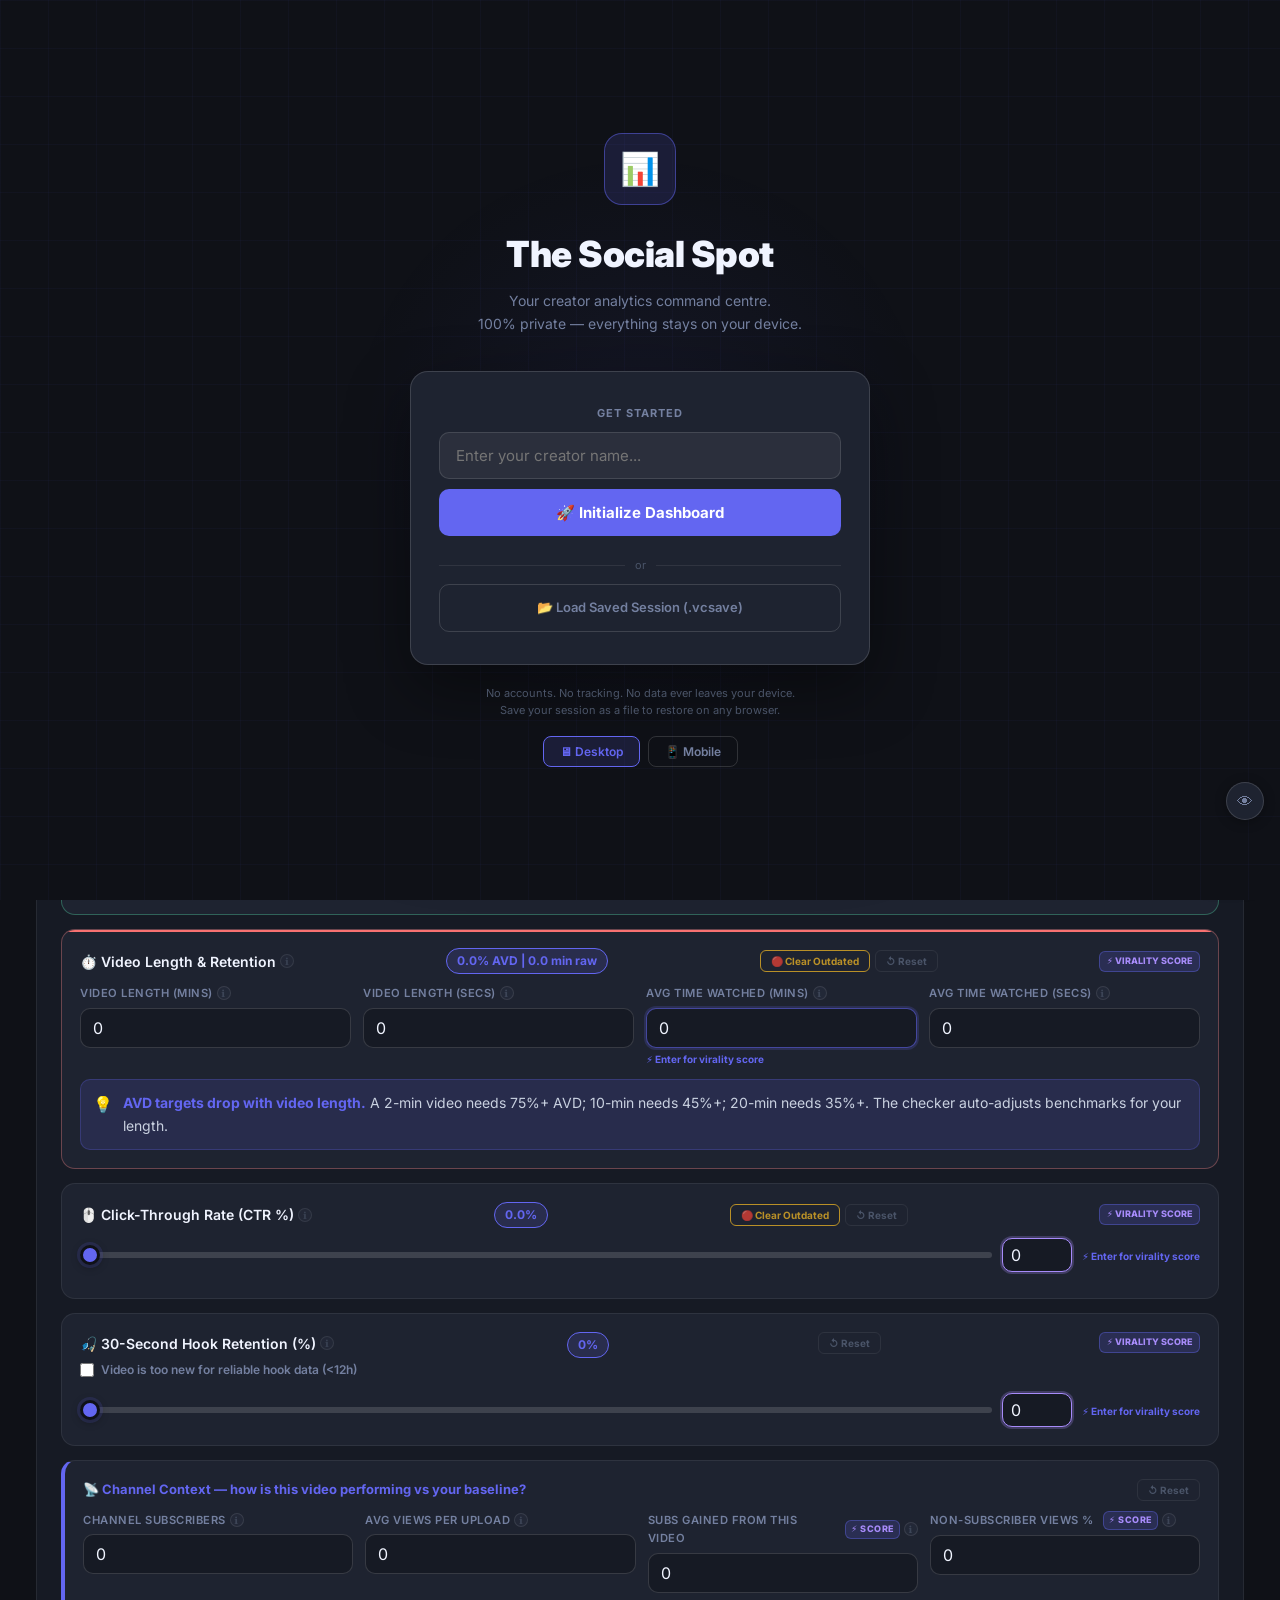
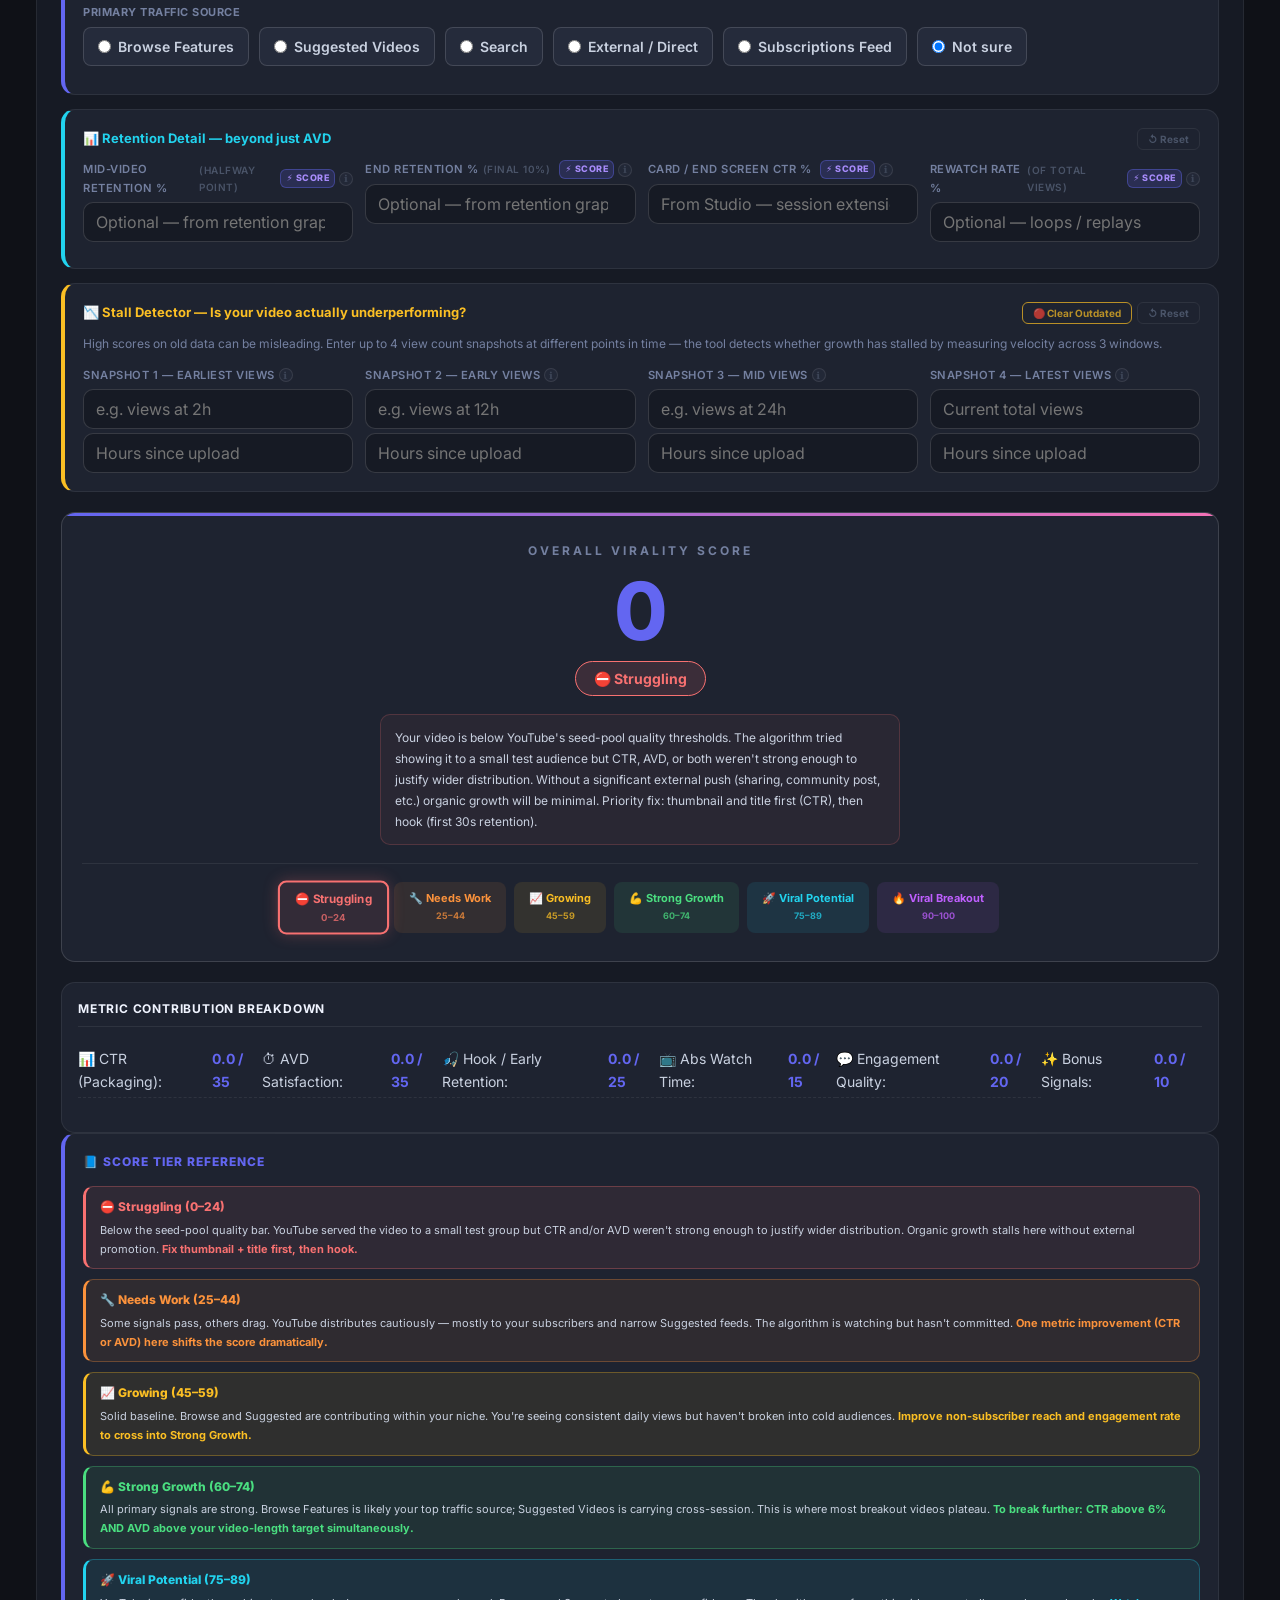
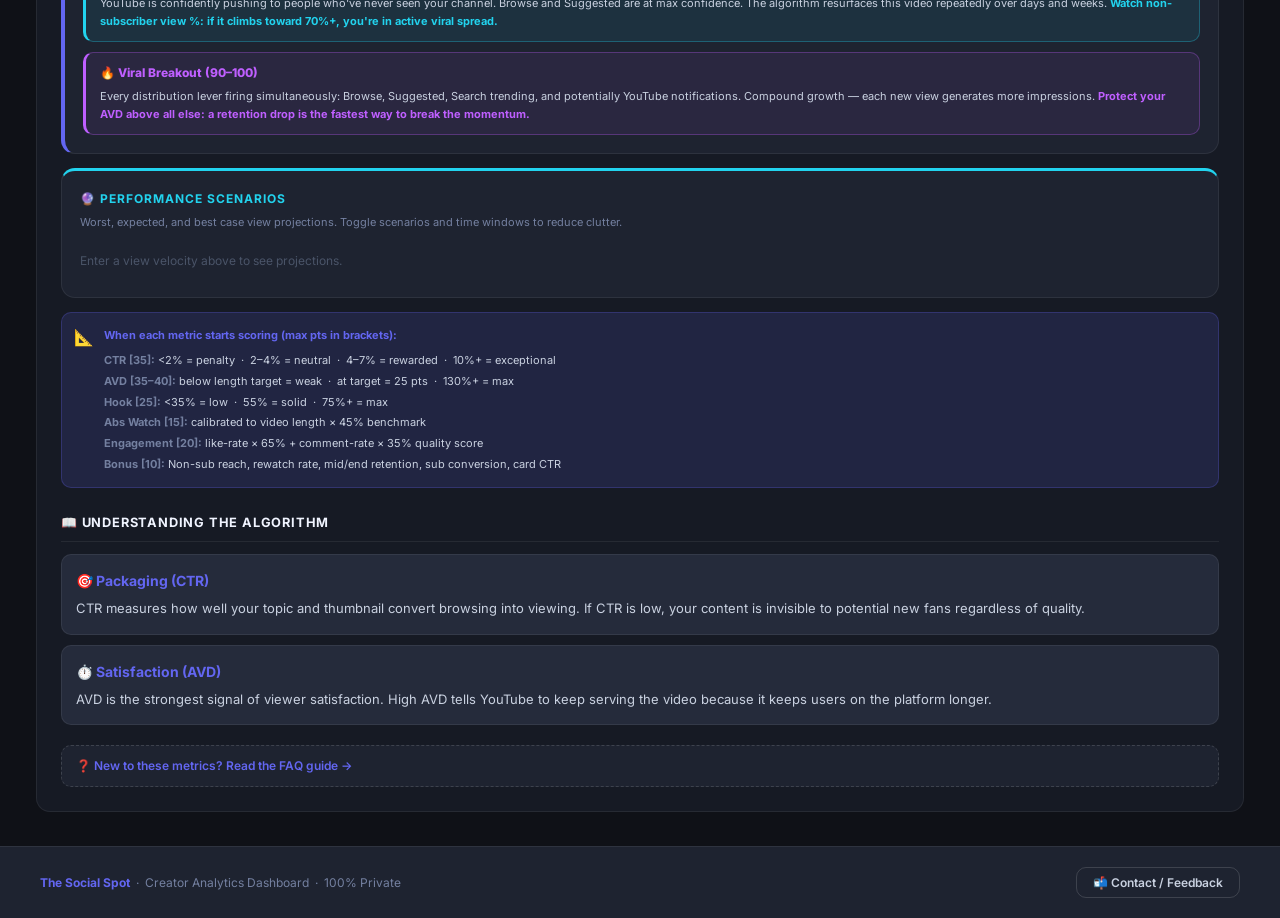
==== commit 24572b2a: "Update output message from 'Hello' to 'Goodbye'" ====
--- a/index.html
+++ b/index.html
@@ -1441,9 +1441,9 @@
         <button onclick="vpNext()" title="Next video" style="padding:4px 9px;background:var(--card);color:var(--text-dim);border:1px solid var(--border-hi);border-radius:var(--radius);font-size:13px;cursor:pointer;line-height:1;">&#9654;</button>
         <div style="display:flex;gap:6px;margin-left:auto;flex-wrap:wrap;">
           <button onclick="vpAdd()" title="Add new video profile" style="padding:5px 12px;background:var(--primary-dim);color:var(--primary);border:1px solid var(--primary);border-radius:var(--radius);font-size:11px;font-weight:700;cursor:pointer;">+ New</button>
-          <button onclick="vpDuplicate()" title="Duplicate current profile" style="padding:5px 12px;background:var(--card);color:var(--text-dim);border:1px solid var(--border-hi);border-radius:var(--radius);font-size:11px;cursor:pointer;">&#10697; Copy</button>
-          <button onclick="vpRename()" title="Rename profile" style="padding:5px 12px;background:var(--card);color:var(--text-dim);border:1px solid var(--border-hi);border-radius:var(--radius);font-size:11px;cursor:pointer;">&#9998; Rename</button>
-          <button onclick="vpDelete()" title="Delete profile" style="padding:5px 10px;background:var(--danger-dim);color:var(--danger);border:1px solid var(--danger);border-radius:var(--radius);font-size:11px;cursor:pointer;">&#10005;</button>
+          <button onclick="vpDuplicate()" title="Duplicate current profile" style="padding:5px 12px;background:var(--secondary-dim,rgba(34,211,238,0.12));color:var(--secondary);border:1px solid var(--secondary);border-radius:var(--radius);font-size:11px;font-weight:700;cursor:pointer;">⧉ Copy</button>
+          <button onclick="vpRename()" title="Rename profile" style="padding:5px 12px;background:var(--accent-dim,rgba(139,92,246,0.12));color:var(--accent);border:1px solid var(--accent);border-radius:var(--radius);font-size:11px;font-weight:700;cursor:pointer;">✏ Rename</button>
+          <button onclick="vpDelete()" title="Delete profile" style="padding:5px 10px;background:var(--danger-dim);color:var(--danger);border:1px solid var(--danger);border-radius:var(--radius);font-size:11px;font-weight:700;cursor:pointer;">✕</button>
         </div>
       </div>
       <div id="vp_counter" style="font-size:10px;color:var(--text-muted);margin-top:6px;">Profile 1 of 1 — data auto-saves per profile</div>
@@ -1518,11 +1518,43 @@
       </div>
       <div id="trendForecastBox" style="margin-top:14px;display:none;"></div>
       <div id="scenarioBox" style="margin-top:10px;display:none;"></div>
+      <!-- Additional Scenario Context -->
+      <div style="margin-top:14px;padding-top:12px;border-top:1px solid var(--border);">
+        <div style="font-size:10px;font-weight:800;color:var(--secondary);text-transform:uppercase;letter-spacing:0.8px;margin-bottom:8px;">📐 Scenario Accuracy — enter below for more refined projections</div>
+        <div class="input-grid">
+          <div class="input-box">
+            <label data-tip="1">Avg Views/Hr on Your Channel <span style="color:var(--text-muted);font-size:9px;">(baseline)</span><span class="tip-popup"><strong>Channel Velocity Baseline</strong> — the typical views/hr your recent videos get in their first 48h. Used to calibrate best/worst scenario multipliers to your channel specifically rather than generic defaults.<span class="tip-path">Studio → Analytics → a few recent videos → Overview → check hourly view graphs in first 48h</span></span></label>
+            <input type="number" id="channelAvgVelocity" value="" min="0" placeholder="e.g. 40 (your typical v/hr)" oninput="updateTab1()">
+          </div>
+          <div class="input-box">
+            <label data-tip="1">Previous 48h Views (this video)<span class="tip-popup"><strong>Actual 48h Views</strong> — if you already have 48h+ of data, enter the total views at the 48h mark. This anchors the projection model to real observed data rather than purely extrapolating from current velocity.<span class="tip-path">YouTube Studio → Analytics → your video → Overview → hover the graph at the 48h point</span></span></label>
+            <input type="number" id="actual48hViews" value="" min="0" placeholder="Optional — improves accuracy" oninput="updateTab1()">
+          </div>
+          <div class="input-box">
+            <label data-tip="1">Previous 7-Day Views (this video)<span class="tip-popup"><strong>Actual 7-Day Views</strong> — if the video is over 7 days old, enter total views at the 7-day mark. Gives the projection model a second anchor point, dramatically improving 14d/28d accuracy.<span class="tip-path">YouTube Studio → Analytics → your video → Overview → set date range to first 7 days</span></span></label>
+            <input type="number" id="actual7dViews" value="" min="0" placeholder="Optional — anchors long-range" oninput="updateTab1()">
+          </div>
+        </div>
+      </div>
     </div></div>
 
     <!-- Video age context banner -->
     <div id="videoAgeContext" style="display:none;margin-bottom:14px;"></div>
 
+    <div id="sv_t1_engagement" class="sv-wrap"><div class="control-card success">
+      <div class="label-flex"><span style="cursor:help;position:relative;" class="tip-wrap">💬 Engagement<span class="tip-popup"><strong>Engagement</strong> — likes, comments, and shares as a % of views. YouTube weighs engagement as a signal of content quality and audience satisfaction. Enter each separately for more accurate analysis.<span class="tip-path">YouTube Studio → Analytics → your video → Engagement tab</span></span></span><span class="val-badge" id="engVal" style="color:var(--secondary);border-color:var(--secondary);background:var(--secondary-dim);">0.0%</span></div>
+      <div class="input-grid">
+        <div class="input-box"><label data-tip="1">Total Views<span class="tip-popup"><strong>Total Views</strong> — cumulative view count for this video so far.<span class="tip-path">YouTube Studio → Content → view count shown in the list, or Analytics → Overview → Views</span></span></label><input type="number" id="viewsInput" value="0" min="0" oninput="syncEngInput();updateTab1()"></div>
+        <div class="input-box"><label data-tip="1">Likes<span class="tip-popup"><strong>Likes</strong> — total likes on the video. Used to compute like rate and detect controversy patterns.<span class="tip-path">YouTube Studio → Analytics → your video → Engagement tab → "Likes"</span></span></label><input type="number" id="likesInput" value="0" min="0" oninput="syncEngInput();updateTab1()"></div>
+        <div class="input-box"><label data-tip="1">Comments<span class="tip-popup"><strong>Comments</strong> — total comment count. A high comment-to-like ratio can indicate controversy, which YouTube limits in distribution.<span class="tip-path">YouTube Studio → Analytics → your video → Engagement tab → "Comments"</span></span></label><input type="number" id="commentsInput" value="0" min="0" oninput="syncEngInput();updateTab1()"></div>
+        
+      </div>
+      <div id="engDetail" style="margin-top:8px;font-size:11px;color:var(--text-dim);line-height:1.7;"></div>
+      <!-- hidden compat field — total likes+comments for old code paths -->
+      <input type="hidden" id="engInput" value="0">
+    </div></div>
+
+    <!-- Channel Context -->
     <div id="sv_t1_avd" class="sv-wrap"><div class="control-card highlight">
       <div class="label-flex"><span style="cursor:help;position:relative;" class="tip-wrap">⏱️ Video Length &amp; Retention<span class="tip-popup"><strong>Average View Duration</strong> — how long people watch your video on average. YouTube compares this to your video's length to compute AVD%.<span class="tip-path">YouTube Studio → Analytics → your video → Engagement tab → "Average view duration"</span></span></span><span class="val-badge" id="twDisplay">---</span></div>
       <div class="input-grid">
@@ -1565,20 +1597,6 @@
       </div>
     </div></div>
 
-    <div id="sv_t1_engagement" class="sv-wrap"><div class="control-card success">
-      <div class="label-flex"><span style="cursor:help;position:relative;" class="tip-wrap">💬 Engagement<span class="tip-popup"><strong>Engagement</strong> — likes, comments, and shares as a % of views. YouTube weighs engagement as a signal of content quality and audience satisfaction. Enter each separately for more accurate analysis.<span class="tip-path">YouTube Studio → Analytics → your video → Engagement tab</span></span></span><span class="val-badge" id="engVal" style="color:var(--secondary);border-color:var(--secondary);background:var(--secondary-dim);">0.0%</span></div>
-      <div class="input-grid">
-        <div class="input-box"><label data-tip="1">Total Views<span class="tip-popup"><strong>Total Views</strong> — cumulative view count for this video so far.<span class="tip-path">YouTube Studio → Content → view count shown in the list, or Analytics → Overview → Views</span></span></label><input type="number" id="viewsInput" value="0" min="0" oninput="syncEngInput();updateTab1()"></div>
-        <div class="input-box"><label data-tip="1">Likes<span class="tip-popup"><strong>Likes</strong> — total likes on the video. Used to compute like rate and detect controversy patterns.<span class="tip-path">YouTube Studio → Analytics → your video → Engagement tab → "Likes"</span></span></label><input type="number" id="likesInput" value="0" min="0" oninput="syncEngInput();updateTab1()"></div>
-        <div class="input-box"><label data-tip="1">Comments<span class="tip-popup"><strong>Comments</strong> — total comment count. A high comment-to-like ratio can indicate controversy, which YouTube limits in distribution.<span class="tip-path">YouTube Studio → Analytics → your video → Engagement tab → "Comments"</span></span></label><input type="number" id="commentsInput" value="0" min="0" oninput="syncEngInput();updateTab1()"></div>
-        
-      </div>
-      <div id="engDetail" style="margin-top:8px;font-size:11px;color:var(--text-dim);line-height:1.7;"></div>
-      <!-- hidden compat field — total likes+comments for old code paths -->
-      <input type="hidden" id="engInput" value="0">
-    </div></div>
-
-    <!-- Channel Context -->
     <div id="sv_t1_channel" class="sv-wrap"><div class="control-card" style="border-left:4px solid var(--primary);">
       <div style="font-weight:700;font-size:13px;color:var(--primary);margin-bottom:10px;">📡 Channel Context — how is this video performing vs your baseline?</div>
       <div class="input-grid">
@@ -1617,25 +1635,27 @@
     <!-- Stall detector -->
     <div id="sv_t1_stall" class="sv-wrap"><div class="control-card" style="border-left:4px solid var(--warning);">
       <div style="font-weight:700;font-size:13px;color:var(--warning);margin-bottom:10px;">📉 Stall Detector — Is your video actually underperforming?</div>
-      <p style="font-size:12px;color:var(--text-dim);margin-bottom:12px;">High scores on old data can be misleading. Enter your view count at 24h and 48h to check if growth has stalled — YouTube considers stall rate alongside raw metrics.</p>
-      <p style="font-size:12px;color:var(--text-dim);margin-bottom:12px;">
-        Enter <strong>3 total view counts</strong> taken at any points in time — the tool detects whether the video's push has plateaued or stalled. You can use any intervals (e.g. 2h/8h/now, or day 1/day 3/day 7).
-      </p>
+      <p style="font-size:12px;color:var(--text-dim);margin-bottom:12px;">High scores on old data can be misleading. Enter up to 4 view count snapshots at different points in time — the tool detects whether growth has stalled by measuring velocity across 3 windows.</p>
       <div class="input-grid">
         <div class="input-box">
-          <label data-tip="1">Snapshot 1 — earliest views<span class="tip-popup"><strong>Earliest View Snapshot</strong> — the total view count at your first checkpoint (e.g. 2h after upload). Used with the time field below it to compute velocity.<span class="tip-path">YouTube Studio → Analytics → your video → Overview → hover the views graph to read the count at a specific time</span></span></label>
+          <label data-tip="1">Snapshot 1 — earliest views<span class="tip-popup"><strong>Earliest View Snapshot</strong> — total view count at your first checkpoint (e.g. 2h after upload).<span class="tip-path">YouTube Studio → Analytics → your video → Overview → hover the views graph</span></span></label>
           <input type="number" id="views24h" value="" min="0" placeholder="e.g. views at 2h" oninput="updateTab1()">
           <input type="number" id="snap1_hours" value="" min="0" placeholder="Hours since upload" oninput="updateTab1()" style="margin-top:4px;">
         </div>
         <div class="input-box">
-          <label data-tip="1">Snapshot 2 — middle views<span class="tip-popup"><strong>Middle View Snapshot</strong> — the total view count at a second point in time (e.g. 24h). The velocity between snap 1 and 2 is compared to snap 2 and 3 to detect decay.<span class="tip-path">Same as above — hover the views chart at a different point in time</span></span></label>
-          <input type="number" id="views48h" value="" min="0" placeholder="e.g. views at 24h" oninput="updateTab1()">
+          <label data-tip="1">Snapshot 2 — early views<span class="tip-popup"><strong>Second Snapshot</strong> — view count at a second checkpoint (e.g. 8–12h). Detects the early decay window.<span class="tip-path">Same — hover the views chart at a different point</span></span></label>
+          <input type="number" id="views48h" value="" min="0" placeholder="e.g. views at 12h" oninput="updateTab1()">
           <input type="number" id="snap2_hours" value="" min="0" placeholder="Hours since upload" oninput="updateTab1()" style="margin-top:4px;">
         </div>
         <div class="input-box">
-          <label data-tip="1">Snapshot 3 — current views<span class="tip-popup"><strong>Latest View Snapshot</strong> — your most recent total view count. Combined with the hours field to compute the most recent velocity window.<span class="tip-path">YouTube Studio → Content → current view count, or Analytics → your video → Overview</span></span></label>
-          <input type="number" id="viewsCurrent" value="" min="0" placeholder="Current total views" oninput="updateTab1()">
+          <label data-tip="1">Snapshot 3 — mid views<span class="tip-popup"><strong>Third Snapshot</strong> — view count at a third checkpoint (e.g. 24–48h). The middle of the decay curve.<span class="tip-path">YouTube Studio → Content → current view count, or Analytics → Overview</span></span></label>
+          <input type="number" id="viewsCurrent" value="" min="0" placeholder="e.g. views at 24h" oninput="updateTab1()">
           <input type="number" id="snap3_hours" value="" min="0" placeholder="Hours since upload" oninput="updateTab1()" style="margin-top:4px;">
+        </div>
+        <div class="input-box">
+          <label data-tip="1">Snapshot 4 — latest views<span class="tip-popup"><strong>Latest Snapshot</strong> — your most recent total view count. Creates a 3rd velocity window giving a complete picture of decay over time.<span class="tip-path">YouTube Studio → Content → current view count</span></span></label>
+          <input type="number" id="viewsSnap4" value="" min="0" placeholder="Current total views" oninput="updateTab1()">
+          <input type="number" id="snap4_hours" value="" min="0" placeholder="Hours since upload" oninput="updateTab1()" style="margin-top:4px;">
         </div>
       </div>
       <div id="stallAnalysis" style="margin-top:12px;display:none;"></div>
@@ -1653,6 +1673,37 @@
     <div id="sv_t1_breakdown" class="sv-wrap"><div class="breakdown">
       <h4>Metric Contribution Breakdown</h4>
       <div id="breakdown-content"></div>
+    </div></div>
+
+    <!-- Score Tier Reference Panel -->
+    <div id="sv_t1_tiers" class="sv-wrap"><div class="control-card" style="border-left:4px solid var(--primary);">
+      <div style="font-size:12px;font-weight:800;color:var(--primary);text-transform:uppercase;letter-spacing:1px;margin-bottom:14px;">📘 Score Tier Reference</div>
+      <div style="display:flex;flex-direction:column;gap:10px;">
+        <div style="background:rgba(248,113,113,0.08);border:1px solid rgba(248,113,113,0.3);border-left:3px solid #f87171;border-radius:var(--radius);padding:10px 14px;">
+          <div style="font-size:12px;font-weight:800;color:#f87171;margin-bottom:4px;">⛔ Struggling (0–24)</div>
+          <div style="font-size:11px;color:var(--text);line-height:1.7;">Below the seed-pool quality bar. YouTube served the video to a small test group but CTR and/or AVD weren't strong enough to justify wider distribution. Organic growth stalls here without external promotion. <strong style="color:#f87171;">Fix thumbnail + title first, then hook.</strong></div>
+        </div>
+        <div style="background:rgba(251,146,60,0.08);border:1px solid rgba(251,146,60,0.3);border-left:3px solid #fb923c;border-radius:var(--radius);padding:10px 14px;">
+          <div style="font-size:12px;font-weight:800;color:#fb923c;margin-bottom:4px;">🔧 Needs Work (25–44)</div>
+          <div style="font-size:11px;color:var(--text);line-height:1.7;">Some signals pass, others drag. YouTube distributes cautiously — mostly to your subscribers and narrow Suggested feeds. The algorithm is watching but hasn't committed. <strong style="color:#fb923c;">One metric improvement (CTR or AVD) here shifts the score dramatically.</strong></div>
+        </div>
+        <div style="background:rgba(251,191,36,0.08);border:1px solid rgba(251,191,36,0.3);border-left:3px solid #fbbf24;border-radius:var(--radius);padding:10px 14px;">
+          <div style="font-size:12px;font-weight:800;color:#fbbf24;margin-bottom:4px;">📈 Growing (45–59)</div>
+          <div style="font-size:11px;color:var(--text);line-height:1.7;">Solid baseline. Browse and Suggested are contributing within your niche. You're seeing consistent daily views but haven't broken into cold audiences. <strong style="color:#fbbf24;">Improve non-subscriber reach and engagement rate to cross into Strong Growth.</strong></div>
+        </div>
+        <div style="background:rgba(74,222,128,0.08);border:1px solid rgba(74,222,128,0.3);border-left:3px solid #4ade80;border-radius:var(--radius);padding:10px 14px;">
+          <div style="font-size:12px;font-weight:800;color:#4ade80;margin-bottom:4px;">💪 Strong Growth (60–74)</div>
+          <div style="font-size:11px;color:var(--text);line-height:1.7;">All primary signals are strong. Browse Features is likely your top traffic source; Suggested Videos is carrying cross-session. This is where most breakout videos plateau. <strong style="color:#4ade80;">To break further: CTR above 6% AND AVD above your video-length target simultaneously.</strong></div>
+        </div>
+        <div style="background:rgba(34,211,238,0.08);border:1px solid rgba(34,211,238,0.3);border-left:3px solid #22d3ee;border-radius:var(--radius);padding:10px 14px;">
+          <div style="font-size:12px;font-weight:800;color:#22d3ee;margin-bottom:4px;">🚀 Viral Potential (75–89)</div>
+          <div style="font-size:11px;color:var(--text);line-height:1.7;">YouTube is confidently pushing to people who've never seen your channel. Browse and Suggested are at max confidence. The algorithm resurfaces this video repeatedly over days and weeks. <strong style="color:#22d3ee;">Watch non-subscriber view %: if it climbs toward 70%+, you're in active viral spread.</strong></div>
+        </div>
+        <div style="background:rgba(191,95,255,0.08);border:1px solid rgba(191,95,255,0.3);border-left:3px solid #bf5fff;border-radius:var(--radius);padding:10px 14px;">
+          <div style="font-size:12px;font-weight:800;color:#bf5fff;margin-bottom:4px;">🔥 Viral Breakout (90–100)</div>
+          <div style="font-size:11px;color:var(--text);line-height:1.7;">Every distribution lever firing simultaneously: Browse, Suggested, Search trending, and potentially YouTube notifications. Compound growth — each new view generates more impressions. <strong style="color:#bf5fff;">Protect your AVD above all else: a retention drop is the fastest way to break the momentum.</strong></div>
+        </div>
+      </div>
     </div></div>
 
     <div id="sv_t1_scenarios" class="sv-wrap"><div class="control-card" style="border-top:3px solid var(--secondary);margin-top:4px;">
@@ -3356,7 +3407,7 @@
   <!-- ══════════════════════════════════════════ -->
   <div id="TabLive" class="tabcontent">
     <h2>🔴 Live Sub Tracker</h2>
-    <p class="tab-subtitle">Monitor up to 5 channels in real-time. Counts auto-refresh every 10 seconds. YouTube requires your Data API v3 key. Twitch requires a Client ID.</p>
+    <p class="tab-subtitle">Monitor up to 5 channels in real-time. YouTube requires your Data API v3 key. Twitch requires a Client ID + token.</p>
 
     <div id="sv_live_add" class="sv-wrap"><div class="control-card">
       <h3 style="margin-top:0;">➕ Add Channel</h3>
@@ -3394,7 +3445,19 @@
       <div style="display:flex;gap:10px;margin-top:14px;align-items:center;flex-wrap:wrap;">
         <button class="btn-primary" onclick="addLiveTracker()">🔴 Start Tracking</button>
         <button class="btn-secondary" onclick="lstRefreshNow()">🔄 Refresh Now</button>
+        <button class="btn-secondary" onclick="livePopoutAll()">⧉ Pop Out All</button>
         <button class="btn-secondary" onclick="clearAllTrackers()">🗑 Clear All</button>
+      </div>
+      <!-- Refresh interval control -->
+      <div style="display:flex;align-items:center;gap:10px;margin-top:12px;flex-wrap:wrap;">
+        <label style="font-size:11px;color:var(--text-dim);font-weight:700;white-space:nowrap;">🔁 Refresh every:</label>
+        <input type="range" id="lst_interval_slider" min="15" max="60" step="5" value="30"
+          oninput="syncSlider('lst_interval_slider','lst_interval_num');updateLiveInterval()"
+          style="flex:1;max-width:160px;">
+        <input type="text" inputmode="numeric" id="lst_interval_num" value="30"
+          style="width:50px;padding:4px 6px;background:var(--bg2);border:1px solid var(--border-hi);border-radius:var(--radius);font-size:12px;color:var(--text-bright);text-align:center;"
+          oninput="syncNum('lst_interval_num','lst_interval_slider');updateLiveInterval()">
+        <span style="font-size:11px;color:var(--text-muted);">sec (15–60)</span>
       </div>
       <div id="lst_add_status" style="font-size:12px;color:var(--text-dim);margin-top:10px;min-height:16px;font-family:var(--font-mono);"></div>
     </div></div>
@@ -3419,8 +3482,9 @@
     <div class="insight-box " style="background:var(--card2);border-color:var(--border-hi);" data-sv->
       <span class="icon">💡</span>
       <div style="font-size:12px;line-height:1.7;">
-        <strong style="color:var(--primary);">YouTube:</strong> Requires a free YouTube Data API v3 key. Get one at <strong>console.cloud.google.com</strong> → Enable "YouTube Data API v3" → Create Credentials. Free tier: 10,000 units/day (each channel fetch = 1 unit).<br>
-        <strong style="color:var(--accent);">Twitch:</strong> Requires a free Twitch Client ID + App Access Token. Register at <strong>dev.twitch.tv/console</strong> → New App → get Client ID. Then call <code>https://id.twitch.tv/oauth2/token</code> to get a bearer token.
+        <strong style="color:var(--primary);">YouTube:</strong> Requires a free YouTube Data API v3 key. Get one at <strong>console.cloud.google.com</strong> → Enable "YouTube Data API v3" → Create Credentials. Free tier: 10,000 units/day.<br>
+        <strong style="color:var(--accent);">Twitch:</strong> Requires a free Twitch Client ID + App Access Token. Register at <strong>dev.twitch.tv/console</strong>.<br>
+        <strong style="color:var(--secondary);">Popout:</strong> Use <strong>⊞ Pop Out</strong> on each card to open it in its own window. Use <strong>⧉ Pop Out All</strong> to open all channels at once.
       </div>
     </div>
     <div class="faq-link-bar " data-sv->❓ <a onclick="goFAQ()">How to set up API keys? See the FAQ →</a></div>
@@ -3844,12 +3908,14 @@
 
   const VP_FIELDS = [
     'viewsInput','likesInput','commentsInput','ctrNum','ctr','ret','retNum',
-    'viewVelocity','impressionsInput','viewsCurrent','snap3_hours',
+    'viewVelocity','impressionsInput',
+    'channelAvgVelocity','actual48hViews','actual7dViews',
     'vlMins','vlSecs','twMins','twSecs','engInput',
     'dt_month','dt_day','dt_year','dt_hour','dt_minute','dt_ampm',
     'nonSubViewPct','rewatchRate','midRetention','endRetention','cardCtr',
     'channelSubs','avgViewsPerUpload','subsGained',
     'views24h','snap1_hours','views48h','snap2_hours',
+    'viewsCurrent','snap3_hours','viewsSnap4','snap4_hours',
   ];
 
 
@@ -3865,14 +3931,17 @@
   // ── STALENESS SYSTEM ──
   // Fields that should be flagged when data is potentially outdated
   const STALE_FIELD_DEFS = {
-    'viewVelocity': 'View Velocity',
-    'impressionsInput': 'Impressions',
-    'twMins': 'AVD Minutes',
-    'twSecs': 'AVD Seconds',
-    'ctr': 'CTR',
-    'viewsInput': 'Total Views',
-    'likesInput': 'Likes',
-    'commentsInput': 'Comments',
+    'viewVelocity':    'View Velocity',
+    'impressionsInput':'Impressions',
+    'twMins':          'AVD Minutes',
+    'twSecs':          'AVD Seconds',
+    'ctr':             'CTR',
+    'viewsInput':      'Total Views',
+    'likesInput':      'Likes',
+    'commentsInput':   'Comments',
+    'viewsCurrent':    'Snapshot 3 Views',
+    'actual48hViews':  '48h View Anchor',
+    'actual7dViews':   '7-Day View Anchor',
   };
   // Subset that applies even before 24h
   const STALE_FIELD_DEFS_FREQUENT = {
@@ -4008,7 +4077,7 @@
 
   /* ─── Full Save / Load (file-based) ─── */
 
-    const ALL_SAVE_FIELDS = ['viewVelocity', 'impressionsInput', 'vlMins', 'vlSecs', 'twMins', 'twSecs', 'newVideoToggle', 'viewsInput', 'likesInput', 'commentsInput', 'channelSubs', 'avgViewsPerUpload', 'subsGained', 'nonSubViewPct', 'midRetention', 'endRetention', 'cardCtr', 'rewatchRate', 'views24h', 'snap1_hours', 'views48h', 'snap2_hours', 'viewsCurrent', 'snap3_hours', 'ctrNum', 'retNum', 't2_vlMins', 't2_vlSecs', 't2_ctr', 't2_avd', 't2_views', 't2_subs', 'gp_avd', 'gp_earned', 'gp_stream_hrs', 'gp_stream_viewers', 'gp_months', 'c_views_min', 'c_views_max', 'c_rpm_minNum', 'c_rpm_maxNum', 'c_view_type', 'cs_views_min', 'cs_views_max', 'cs_rpm', 'cs_niche', 'roi_shorts_views', 'roi_shorts_time', 'roi_shorts_follow', 'roi_lf_views', 'roi_lf_time', 'roi_lf_follow', 'roi_lf_avd', 'roi_rpm', 'tt_views', 'tt_likes', 'tt_comments', 'tt_shares', 'tt_length', 'tt_velocity', 'tt_avdNum', 'tt_hookNum', 'tt_curr_subs', 'tt_monthly_views', 'tt_follow_rate', 'ig_views', 'ig_likes', 'ig_comments', 'ig_saves', 'ig_sends', 'ig_reach', 'ig_nonfollower', 'ig_velocity', 'ig_avdNum', 'ig_curr_subs', 'ig_monthly_views', 'ig_follow_rate', 'sch_tz', 'sch_niche', 'sch_freq', 'sch_format', 'cp_subs', 'cp_views', 'cp_avd', 'cp_sub_rate', 'cp_uploads', 'cp_ctr', 'cp_rpm', 'cp_opt_rate', 'cp_opt_views', 'cp_agg_uploads', 'cp_target_ctr', 'yt_curr_subs', 'yt_monthly_views', 'yt_sub_rate', 'yt_subs_7d', 'yt_subs_28d', 'yt_custom_month', 'yt_custom_day', 'yt_custom_year', 'ab_test_name', 'ab_total_impressions', 'ab_niche', 'cmp_id1', 'cmp_subs1', 'cmp_totalviews1', 'cmp_videocount1', 'cmp_views1', 'cmp_ctr1', 'cmp_avd1', 'cmp_rpm1', 'cmp_id2', 'cmp_subs2', 'cmp_totalviews2', 'cmp_videocount2', 'cmp_views2', 'cmp_ctr2', 'cmp_avd2', 'cmp_rpm2', 'cmp_id3', 'cmp_subs3', 'cmp_totalviews3', 'cmp_videocount3', 'cmp_views3', 'cmp_ctr3', 'cmp_avd3', 'cmp_rpm3', 'hook_topic', 'hook_niche', 'hook_platform', 'seo_title', 'seo_keyword', 'seo_type', 'sat_topic', 'sat_angle', 'sat_category', 'sat_volume', 'rc_length', 'rc_30s', 'rc_1min', 'rc_25pct', 'rc_50pct', 'rc_75pct', 'rc_90pct', 'rc_avd', 'es_length', 'es_avd', 'es_mid', 'es_70', 'es_80', 'es_90', 'es_dropoff', 'es_current_ctr', 'es_rewatch', 'es_high_start', 'es_high_end', 'es_card_goal',
+    const ALL_SAVE_FIELDS = ['viewVelocity', 'impressionsInput', 'vlMins', 'vlSecs', 'twMins', 'twSecs', 'newVideoToggle', 'viewsInput', 'likesInput', 'commentsInput', 'channelSubs', 'avgViewsPerUpload', 'subsGained', 'nonSubViewPct', 'midRetention', 'endRetention', 'cardCtr', 'rewatchRate', 'views24h', 'snap1_hours', 'views48h', 'snap2_hours', 'viewsCurrent', 'snap3_hours', 'viewsSnap4', 'snap4_hours', 'ctrNum', 'retNum', 't2_vlMins', 't2_vlSecs', 't2_ctr', 't2_avd', 't2_views', 't2_subs', 'gp_avd', 'gp_earned', 'gp_stream_hrs', 'gp_stream_viewers', 'gp_months', 'c_views_min', 'c_views_max', 'c_rpm_minNum', 'c_rpm_maxNum', 'c_view_type', 'cs_views_min', 'cs_views_max', 'cs_rpm', 'cs_niche', 'roi_shorts_views', 'roi_shorts_time', 'roi_shorts_follow', 'roi_lf_views', 'roi_lf_time', 'roi_lf_follow', 'roi_lf_avd', 'roi_rpm', 'tt_views', 'tt_likes', 'tt_comments', 'tt_shares', 'tt_length', 'tt_velocity', 'tt_avdNum', 'tt_hookNum', 'tt_curr_subs', 'tt_monthly_views', 'tt_follow_rate', 'ig_views', 'ig_likes', 'ig_comments', 'ig_saves', 'ig_sends', 'ig_reach', 'ig_nonfollower', 'ig_velocity', 'ig_avdNum', 'ig_curr_subs', 'ig_monthly_views', 'ig_follow_rate', 'sch_tz', 'sch_niche', 'sch_freq', 'sch_format', 'cp_subs', 'cp_views', 'cp_avd', 'cp_sub_rate', 'cp_uploads', 'cp_ctr', 'cp_rpm', 'cp_opt_rate', 'cp_opt_views', 'cp_agg_uploads', 'cp_target_ctr', 'yt_curr_subs', 'yt_monthly_views', 'yt_sub_rate', 'yt_subs_7d', 'yt_subs_28d', 'yt_custom_month', 'yt_custom_day', 'yt_custom_year', 'ab_test_name', 'ab_total_impressions', 'ab_niche', 'cmp_id1', 'cmp_subs1', 'cmp_totalviews1', 'cmp_videocount1', 'cmp_views1', 'cmp_ctr1', 'cmp_avd1', 'cmp_rpm1', 'cmp_id2', 'cmp_subs2', 'cmp_totalviews2', 'cmp_videocount2', 'cmp_views2', 'cmp_ctr2', 'cmp_avd2', 'cmp_rpm2', 'cmp_id3', 'cmp_subs3', 'cmp_totalviews3', 'cmp_videocount3', 'cmp_views3', 'cmp_ctr3', 'cmp_avd3', 'cmp_rpm3', 'hook_topic', 'hook_niche', 'hook_platform', 'seo_title', 'seo_keyword', 'seo_type', 'sat_topic', 'sat_angle', 'sat_category', 'sat_volume', 'rc_length', 'rc_30s', 'rc_1min', 'rc_25pct', 'rc_50pct', 'rc_75pct', 'rc_90pct', 'rc_avd', 'es_length', 'es_avd', 'es_mid', 'es_70', 'es_80', 'es_90', 'es_dropoff', 'es_current_ctr', 'es_rewatch', 'es_high_start', 'es_high_end', 'es_card_goal',
     // API keys and auth fields
     'lst_twitch_clientid','lst_twitch_token','cmp_api_key',
     // Date picker dropdowns
@@ -4106,8 +4175,10 @@
       accountInfo: accountData,
       // A/B tests
       abSavedTests: abSavedTests,
-      // Live trackers (channel list only, not live counts)
-      liveTrackers: liveTrackers.map(t => ({ ...t, count: t.count, prevCount: t.prevCount })),
+      // Live tracker interval
+      liveRefreshInterval: liveRefreshInterval,
+      // Live trackers (full data including API keys so they can be restored)
+      liveTrackers: liveTrackers.map(t => ({ ...t })),
       // API keys
       apiKeys: {
         ytApiKey: document.getElementById('yt_api_key') ? document.getElementById('yt_api_key').value : '',
@@ -4193,6 +4264,14 @@
         // Restore live tracked channels
         if (Array.isArray(parsed.liveTrackers) && parsed.liveTrackers.length) {
           liveTrackers = parsed.liveTrackers;
+          if (parsed.liveRefreshInterval) {
+            liveRefreshInterval = parsed.liveRefreshInterval;
+            const slEl = document.getElementById('lst_interval_slider');
+            const numEl = document.getElementById('lst_interval_num');
+            if (slEl) slEl.value = liveRefreshInterval;
+            if (numEl) numEl.value = liveRefreshInterval;
+            if (typeof updateSliderFill === 'function') updateSliderFill(slEl);
+          }
           if (liveTimerInterval) { clearInterval(liveTimerInterval); liveTimerInterval = null; }
         }
         // Restore saved A/B tests
@@ -4437,15 +4516,16 @@
                       : n >= 1000    ? (n/1000).toFixed(1)+'K'
                       : n.toLocaleString();
     const cards = visWin.map(w => {
-      const isPast = (hoursOld || 0) >= w.hrs;
+      const isPast = projData[Object.keys(projData)[0]][w.id].past === true;
       const bestV  = projData['best'][w.id].views;
+      const hrsLeft = Math.max(0, w.hrs - (hoursOld || 0));
       const rows = visSc.map(sc => {
         const d = projData[sc.id][w.id];
         const barPct = bestV > baseViews
           ? Math.min(((d.views - baseViews) / (bestV - baseViews)) * 100, 100)
           : 0;
-        const viewsLabel = isPast ? 'past' : fmtNum(d.views);
-        const viewsColor = isPast ? 'var(--text-muted)' : sc.color;
+        const viewsLabel = fmtNum(d.views);
+        const viewsColor = isPast ? 'var(--text-dim)' : sc.color;
         const whLabel = (!isPast && showWH && d.wh != null)
           ? `<div style="margin-top:8px;padding-top:8px;border-top:1px solid var(--border);">
               <div style="font-size:15px;font-weight:900;color:${viewsColor};line-height:1;font-variant-numeric:tabular-nums;">${d.wh.toFixed(1)}</div>
@@ -4454,8 +4534,8 @@
           : '';
         return `<div style="display:flex;align-items:center;justify-content:space-between;
           padding:9px 12px;border-bottom:1px solid var(--border);
-          ${isPast ? 'opacity:0.45;' : ''}transition:background 0.12s;"
-          onmouseenter="this.style.background='${sc.color}10'"
+          ${isPast ? 'opacity:0.55;' : ''}transition:background 0.12s;"
+          onmouseenter="this.style.background='${isPast ? '' : sc.color+'10'}'"
           onmouseleave="this.style.background=''">
           <div style="display:flex;align-items:center;gap:9px;flex:1;min-width:0;">
             <div style="width:3px;min-height:36px;border-radius:2px;background:${sc.color};flex-shrink:0;align-self:stretch;"></div>
@@ -4471,19 +4551,20 @@
           <div style="text-align:right;flex-shrink:0;padding-left:12px;">
             <div style="font-size:17px;font-weight:900;color:${viewsColor};line-height:1;
               font-variant-numeric:tabular-nums;">${viewsLabel}</div>
-            ${!isPast ? `<div style="font-size:11px;font-weight:600;color:var(--text-dim);margin-top:3px;letter-spacing:0.2px;">views</div>` : ''}
+            <div style="font-size:11px;font-weight:600;color:var(--text-dim);margin-top:3px;letter-spacing:0.2px;">${isPast ? 'at this point' : 'views'}</div>
             ${whLabel}
           </div>
         </div>`;
       }).join('');
       return `<div style="background:var(--card);border:1px solid var(--border-hi);border-radius:10px;
-        overflow:hidden;flex:1;min-width:200px;${isPast ? 'opacity:0.55;' : ''}">
-        <div style="background:var(--card2);padding:9px 12px;border-bottom:2px solid var(--border-hi);
+        overflow:hidden;flex:1;min-width:200px;${isPast ? 'opacity:0.7;' : ''}">
+        <div style="background:var(--card2);padding:9px 12px;border-bottom:2px solid ${isPast ? 'var(--border)' : 'var(--border-hi)'};
           display:flex;align-items:center;justify-content:space-between;">
-          <div style="font-size:14px;font-weight:900;color:var(--primary);">${w.label}</div>
-          <div style="font-size:9px;color:var(--text-muted);font-weight:600;text-transform:uppercase;letter-spacing:0.6px;">
-            ${isPast ? 'passed' : (w.hrs/24 >= 1 ? (w.hrs/24)+'d' : w.hrs+'h') + ' from now'}
+          <div>
+            <div style="font-size:14px;font-weight:900;color:${isPast ? 'var(--text-dim)' : 'var(--primary)'};">${w.label} after upload</div>
+            <div style="font-size:9px;color:var(--text-muted);margin-top:1px;">${isPast ? 'already passed' : hrsLeft.toFixed(0)+'h from now'}</div>
           </div>
+          ${isPast ? `<div style="font-size:9px;color:var(--text-muted);padding:2px 7px;border:1px solid var(--border);border-radius:8px;align-self:center;">✓ Past</div>` : ''}
         </div>
         ${rows}
       </div>`;
@@ -4584,6 +4665,7 @@
     const cardCtrV    = parseFloat(document.getElementById('cardCtr')?.value) || 0;
     const impressionsV = parseFloat(document.getElementById('impressionsInput')?.value) || 0;
     const subsGainedV = parseFloat(document.getElementById('subsGained')?.value) || 0;
+    const velocityV   = parseFloat(document.getElementById('viewVelocity')?.value) || 0;
 
     // Non-sub reach: strongest distribution indicator
     if (nonSubPct > 0) bonusPts += Math.min((nonSubPct/100)*4, 4);
@@ -4601,25 +4683,59 @@
     // Card/end screen CTR: signals strong session extension
     if (cardCtrV > 0) bonusPts += Math.min((cardCtrV/10)*1.5, 1.5);
 
+    // 7. Impressions-to-views ratio bonus/penalty (true CTR from impressions)
+    // This is separate from the Studio-reported CTR which uses a subset of impressions
+    let impRatioPts = 0;
+    if (impressionsV > 0 && views > 0) {
+      const trueImpCtr = (views / impressionsV) * 100;
+      impRatioPts = trueImpCtr >= 10 ? 5
+                  : trueImpCtr >= 7  ? 4
+                  : trueImpCtr >= 5  ? 3
+                  : trueImpCtr >= 3  ? 1.5
+                  : trueImpCtr >= 1.5 ? 0
+                  : -2; // below 1.5% = penalty, thumbnail not working
+    }
+
+    // 8. Velocity context — high velocity relative to channel average is a strong signal
+    let velPts = 0;
+    if (velocityV > 0) {
+      velPts = velocityV >= 1000 ? 5
+             : velocityV >= 300  ? 4
+             : velocityV >= 100  ? 3
+             : velocityV >= 30   ? 1.5
+             : 0;
+    }
+
     bonusPts = Math.min(bonusPts, 10);
-
-    const total = (ctrPts + avdPts + retPts + rawPts + engPtsFinal + bonusPts).toFixed(1);
+    const totalRaw = ctrPts + avdPts + retPts + rawPts + engPtsFinal + bonusPts + impRatioPts + velPts;
+    // Normalize to 0–100 scale (max theoretical is ~120, normalize to 100)
+    const total = Math.min(totalRaw, 100).toFixed(1);
     // 6-band rating using SCORE_PHASES
     const totalNum = parseFloat(total);
     // Clip display at 100 but store actual for breakdown
     document.getElementById('totalScore').innerText = Math.min(Math.round(totalNum), 100);
     let r, c, d;
-    if      (totalNum < 25) { r='⛔ Struggling';      c='#f87171'; d='Below seed-pool thresholds. Review thumbnail, title, and hook.'; }
-    else if (totalNum < 45) { r='🔧 Needs Work';      c='#fb923c'; d='Some signals are weak. Focus on AVD and CTR improvements.'; }
-    else if (totalNum < 60) { r='📈 Growing';         c='#fbbf24'; d='Decent performance. Consistent audience reach in your niche.'; }
-    else if (totalNum < 75) { r='💪 Strong Growth';   c='#4ade80'; d='Strong metrics. Algorithm is rewarding your content well.'; }
-    else if (totalNum < 90) { r='🚀 Viral Potential'; c='#22d3ee'; d='Exceptional signals. Algorithm likely pushing to non-subscribers.'; }
-    else                    { r='🔥 Viral Breakout';  c='#bf5fff'; d='Top-tier metrics. Maximum algorithm amplification.'; }
+    if      (totalNum < 25) { r='⛔ Struggling';      c='#f87171';
+      d='Your video is below YouTube\'s seed-pool quality thresholds. The algorithm tried showing it to a small test audience but CTR, AVD, or both weren\'t strong enough to justify wider distribution. Without a significant external push (sharing, community post, etc.) organic growth will be minimal. Priority fix: thumbnail and title first (CTR), then hook (first 30s retention).'; }
+    else if (totalNum < 45) { r='🔧 Needs Work';      c='#fb923c';
+      d='Some signals are passing but others are dragging the score down. YouTube is distributing this video, but only to a cautious audience — mostly subscribers and narrow suggested feeds. The algorithm is watching but hasn\'t committed to a wider push. Identify the weakest metric in the breakdown and address it. A CTR bump or AVD improvement here can shift the score significantly.'; }
+    else if (totalNum < 60) { r='📈 Growing';         c='#fbbf24';
+      d='Solid baseline performance. YouTube is actively distributing this content within your niche — Browse Features and Suggested are contributing. You\'re likely seeing consistent daily views, but the algorithm hasn\'t broken it out to cold audiences yet. Engagement and non-subscriber reach are the levers to pull here to move into the next tier.'; }
+    else if (totalNum < 75) { r='💪 Strong Growth';   c='#4ade80';
+      d='Strong across all primary signals. The algorithm is confidently pushing this video — Browse Features is likely your top traffic source at this stage, and Suggested Videos is carrying it between sessions. Non-subscriber views are likely rising. This tier is where most breakout videos plateau; to break further you need CTR above 6% AND AVD above your length target simultaneously.'; }
+    else if (totalNum < 90) { r='🚀 Viral Potential'; c='#22d3ee';
+      d='Exceptional signal quality. YouTube is pushing this to people who have never seen your channel — Browse and Suggested are at maximum confidence. At this level the algorithm treats this video as a "worthy of discovery" asset and resurfaces it repeatedly over days and weeks. Watch your non-subscriber view % carefully: if it\'s climbing toward 70%+, you\'re in active viral spread.'; }
+    else                    { r='🔥 Viral Breakout';  c='#bf5fff';
+      d='Maximum algorithm amplification. Every major distribution lever is firing simultaneously: Browse Features, Suggested Videos, Search trending, and potentially YouTube\'s notification systems. Videos in this range often see compound growth where each new view generates more impressions. Protect your AVD at all costs — a drop here will pull the algorithm\'s confidence down faster than any other signal.'; }
     document.getElementById('ratingText').innerText = r;
     document.getElementById('ratingText').style.background = c + '22';
     document.getElementById('ratingText').style.color = c;
     document.getElementById('ratingText').style.borderColor = c;
-    document.getElementById('ratingDesc').innerText = d;
+    const descEl = document.getElementById('ratingDesc');
+    if (descEl) {
+      descEl.style.cssText = 'font-size:12px;line-height:1.75;color:var(--text);background:' + c + '0d;border:1px solid ' + c + '33;border-radius:var(--radius);padding:12px 14px;margin-top:10px;text-align:left;max-width:520px;margin-left:auto;margin-right:auto;';
+      descEl.textContent = d;
+    }
     if (typeof renderPhaseBands === 'function') renderPhaseBands(totalNum);
     document.getElementById('breakdown-content').innerHTML =
       `<div><span>📊 CTR (Packaging):</span><span>${ctrPts.toFixed(1)} / 35</span></div>
@@ -4627,7 +4743,9 @@
        <div><span>🎣 Hook / Early Retention:</span><span>${retPts.toFixed(1)} / ${isNew ? '0' : '25'}</span></div>
        <div><span>📺 Abs Watch Time:</span><span>${rawPts.toFixed(1)} / 15</span></div>
        <div><span>💬 Engagement Quality:</span><span>${engPtsFinal.toFixed(1)} / 20</span></div>
-       <div><span>✨ Bonus Signals:</span><span>${bonusPts.toFixed(1)} / 10</span></div>`;
+       <div><span>✨ Bonus Signals:</span><span>${bonusPts.toFixed(1)} / 10</span></div>
+       ${impRatioPts !== 0 ? `<div><span>🖼 Impressions-to-Views Ratio:</span><span>${impRatioPts > 0 ? '+' : ''}${impRatioPts.toFixed(1)}</span></div>` : ''}
+       ${velPts > 0 ? `<div><span>⚡ Velocity Context:</span><span>+${velPts.toFixed(1)}</span></div>` : ''}`;
     const velocity    = parseFloat(document.getElementById('viewVelocity')?.value) || 0;
     const impressions = parseFloat(document.getElementById('impressionsInput')?.value) || 0;
     const viewsCurrent = parseFloat(document.getElementById('viewsCurrent')?.value) || 0;
@@ -4659,7 +4777,70 @@
       ? ((views/_impressV)*100 >= 7 ? 1 : (views/_impressV)*100 >= 4 ? 0 : -1) : 0;
     const _sigTotal = _ctrSig + _avdSig + _nsSig + _rwSig + _impSig;
     const signalStrength = _sigTotal >= 7 ? 'strong' : _sigTotal >= 3 ? 'moderate' : 'weak';
-    const scenarioBox   = document.getElementById('scenarioProjBox');
+    // ── "Info Needed" highlights for scoring fields ──
+    // Fields that directly feed the virality score
+    const SCORE_REQUIRED = [
+      { id: 'ctrNum',          label: 'CTR required for score',        sectionId: 'sv_t1_ctr' },
+      { id: 'twMins',          label: 'AVD required for score',        sectionId: 'sv_t1_avd' },
+      { id: 'viewsInput',      label: 'Views helps scoring',           sectionId: 'sv_t1_engagement' },
+      { id: 'likesInput',      label: 'Likes helps scoring',           sectionId: 'sv_t1_engagement' },
+    ];
+    const newVideoChecked = document.getElementById('newVideoToggle')?.checked;
+    if (!newVideoChecked) {
+      SCORE_REQUIRED.push({ id: 'retNum', label: 'Hook Retention required for score', sectionId: 'sv_t1_hook' });
+    }
+
+    SCORE_REQUIRED.forEach(function(f) {
+      const el  = document.getElementById(f.id);
+      const box = el && (el.closest('.input-box') || el.parentElement);
+      if (!el || !box) return;
+      const val = parseFloat(el.value);
+      const isEmpty = !el.value || isNaN(val) || val === 0;
+      const existingNote = box.querySelector('.info-needed-note');
+
+      // Don't show if already has a stale badge
+      const staleBadge = box.querySelector('[id^="stale_"]');
+
+      if (isEmpty && !staleBadge) {
+        el.style.setProperty('border-color', 'rgba(99,102,241,0.6)', 'important');
+        el.style.setProperty('box-shadow', '0 0 0 2px rgba(99,102,241,0.18)', 'important');
+        if (!existingNote) {
+          const note = document.createElement('div');
+          note.className = 'info-needed-note';
+          note.style.cssText = 'font-size:10px;font-weight:700;color:var(--primary);margin-top:3px;display:flex;align-items:center;gap:3px;';
+          note.innerHTML = '⚡ Enter for virality score';
+          box.appendChild(note);
+        }
+      } else {
+        // Clear highlight
+        el.style.removeProperty('border-color');
+        el.style.removeProperty('box-shadow');
+        if (existingNote) existingNote.remove();
+      }
+    });
+
+    // Special: highlight CTR=0 and ret=0 more prominently
+    ['ctrNum','retNum'].forEach(function(numId) {
+      if (numId === 'retNum' && newVideoChecked) return;
+      const el  = document.getElementById(numId);
+      const val = parseFloat(el && el.value);
+      const box = el && (el.closest('.input-box') || el.parentElement);
+      if (!el || !box) return;
+      const isEmpty = !el.value || isNaN(val) || val === 0;
+      const existingNote = box.querySelector('.info-needed-note');
+      const staleBadge   = box.querySelector('[id^="stale_"]');
+      if (isEmpty && !staleBadge) {
+        el.style.setProperty('border-color', '#a78bfa', 'important');
+        el.style.setProperty('box-shadow', '0 0 0 2px rgba(167,139,250,0.25)', 'important');
+        if (!existingNote) {
+          const note = document.createElement('div');
+          note.className = 'info-needed-note';
+          note.style.cssText = 'font-size:10px;font-weight:700;color:#a78bfa;margin-top:3px;';
+          note.innerHTML = '⚡ 0% won\'t score — enter a real value';
+          box.appendChild(note);
+        }
+      }
+    });
     const scenarioEmpty = document.getElementById('scenario_empty');
     // Show scenarios if we have velocity OR enough view data to project from
     if (scenarioBox && (velocity > 0 || baseViews > 0)) {
@@ -4680,17 +4861,61 @@
       }
 
       // ── SCENARIO PARAMETERS ──
-      const velBest          = velocity * (signalStrength === 'strong' ? 1.5  : signalStrength === 'moderate' ? 1.25 : 1.05);
-      const velAboveExpected = velocity * (signalStrength === 'strong' ? 1.2  : signalStrength === 'moderate' ? 1.08 : 0.92);
+      // If the user has provided actual observed view counts at known timestamps,
+      // use those to compute an empirical decay rate that overrides the default alpha.
+      const channelAvgVel = parseFloat(document.getElementById('channelAvgVelocity')?.value) || 0;
+      const actual48h     = parseFloat(document.getElementById('actual48hViews')?.value)    || 0;
+      const actual7d      = parseFloat(document.getElementById('actual7dViews')?.value)     || 0;
+
+      // Empirical alpha calibration from observed data
+      // If we have two anchor points, fit the power-law to match observed growth
+      let empiricalAlpha = null;
+      if (actual48h > baseViews && actual7d > actual48h) {
+        // Fit: solve for alpha in V(7d) = baseViews + vel * integral(0→168-hoursOld)
+        // Approximate: use ratio of per-day velocity between 48h and 7d windows
+        const vel48 = (actual48h - baseViews) / Math.max(1, 48 - (hoursOld || 0));
+        const vel7d  = (actual7d - actual48h) / Math.max(1, 168 - 48);
+        if (vel48 > 0 && vel7d > 0 && vel7d < vel48) {
+          // decay ratio over 5 days → approximate alpha
+          empiricalAlpha = Math.log(vel48 / vel7d) / Math.log(5);
+          empiricalAlpha = Math.max(0.2, Math.min(3.0, empiricalAlpha)); // clamp sanity
+        }
+      } else if (actual48h > baseViews) {
+        // Single anchor: use observed 48h velocity to calibrate alpha for expected scenario
+        const vel48 = (actual48h - baseViews) / Math.max(1, 48 - (hoursOld || 0));
+        if (vel48 > 0 && velocity > 0) {
+          // How much has velocity decayed from current to 48h? Back-calculate alpha.
+          const decayRatio = vel48 / velocity;
+          empiricalAlpha = decayRatio < 1 ? -Math.log(decayRatio) / Math.log(2) : 0.8;
+          empiricalAlpha = Math.max(0.2, Math.min(2.5, empiricalAlpha));
+        }
+      }
+
+      // Channel baseline calibration for scenario multipliers
+      // If user entered their channel's typical velocity, use it to set relative performance
+      let perfMultiplier = 1.0;
+      if (channelAvgVel > 0 && velocity > 0) {
+        const ratio = velocity / channelAvgVel;
+        perfMultiplier = ratio >= 3   ? 1.3   // 3x above average = strong push → boost best case
+                       : ratio >= 1.5 ? 1.15
+                       : ratio >= 0.8 ? 1.0
+                       : ratio >= 0.4 ? 0.85  // below average = more pessimistic scenarios
+                       :                0.7;
+      }
+
+      const alphaBase = empiricalAlpha !== null ? empiricalAlpha : (signalStrength === 'strong' ? 0.90 : signalStrength === 'moderate' ? 1.05 : 1.20);
+
+      const velBest          = velocity * (signalStrength === 'strong' ? 1.5  : signalStrength === 'moderate' ? 1.25 : 1.05) * perfMultiplier;
+      const velAboveExpected = velocity * (signalStrength === 'strong' ? 1.2  : signalStrength === 'moderate' ? 1.08 : 0.92) * Math.sqrt(perfMultiplier);
       const velExpected      = velocity;
       const velBelowExpected = velocity * (signalStrength === 'strong' ? 0.60 : signalStrength === 'moderate' ? 0.50 : 0.40);
       const velWorst         = velocity * 0.15;
 
-      const alphaBest          = signalStrength === 'strong' ? 0.30 : 0.50;
-      const alphaAboveExpected = signalStrength === 'strong' ? 0.60 : signalStrength === 'moderate' ? 0.75 : 0.90;
-      const alphaExpected      = signalStrength === 'strong' ? 0.90 : signalStrength === 'moderate' ? 1.05 : 1.20;
-      const alphaBelowExpected = 1.60;
-      const alphaWorst         = 2.50;
+      const alphaBest          = Math.max(0.25, alphaBase - 0.60);
+      const alphaAboveExpected = Math.max(0.40, alphaBase - 0.30);
+      const alphaExpected      = alphaBase;
+      const alphaBelowExpected = alphaBase + 0.55;
+      const alphaWorst         = alphaBase + 1.30;
 
       const scenarios = [
         { id:'worst',         label:'📉 Worst',          vel:velWorst,         alpha:alphaWorst,         color:'#f87171',
@@ -4718,14 +4943,23 @@
       ];
 
       // Pre-compute all projections
+      // Windows are absolute hours since UPLOAD — projecting from hoursOld to w.hrs
+      // If hoursOld >= w.hrs the window has already passed.
       const projData = {};
       scenarios.forEach(sc => {
         projData[sc.id] = {};
         windows.forEach(w => {
-          const hrsAhead = Math.max(0, w.hrs - (hoursOld || 0));
-          const totalV   = projTotalViews(sc.vel, hrsAhead, sc.alpha);
-          const totalWH  = projTotalWatchHrs(totalV);
-          projData[sc.id][w.id] = { views: totalV, wh: totalWH };
+          if ((hoursOld || 0) >= w.hrs) {
+            // Already past this window — show current base views
+            projData[sc.id][w.id] = { views: baseViews, wh: rawMins > 0 ? baseViews * rawMins / 60 : null, past: true };
+          } else {
+            // Project from hoursOld → w.hrs using power-law decay
+            // The velocity at time hoursOld is `sc.vel`. We integrate from 0 to hrsAhead.
+            const hrsAhead = w.hrs - (hoursOld || 0);
+            const totalV   = projTotalViews(sc.vel, hrsAhead, sc.alpha);
+            const totalWH  = projTotalWatchHrs(totalV);
+            projData[sc.id][w.id] = { views: totalV, wh: totalWH, past: false };
+          }
         });
       });
 
@@ -6035,6 +6269,19 @@
     }
   }
 
+  let liveRefreshInterval = 30; // seconds, adjustable
+
+  function updateLiveInterval() {
+    const el = document.getElementById('lst_interval_slider');
+    if (!el) return;
+    liveRefreshInterval = Math.min(60, Math.max(15, parseInt(el.value) || 30));
+    if (liveTimerInterval) {
+      // Restart with new interval
+      stopLiveTimer();
+      startLiveTimer();
+    }
+  }
+
   function renderLiveCards() {
     const grid = document.getElementById('lst_cards');
     if (!grid) return;
@@ -6048,14 +6295,18 @@
       const dStr = delta !== null ? (delta >= 0 ? `+${delta.toLocaleString()}` : delta.toLocaleString()) : '';
       const dColor = delta > 0 ? 'var(--success)' : delta < 0 ? 'var(--danger)' : 'var(--text-muted)';
       const pc = pColors[t.platform] || 'var(--primary)';
-      return `<div class="live-card" style="border-top:3px solid ${pc};">
+      const platLabel = t.platform === 'youtube' ? '▶ YouTube' : '🎮 Twitch';
+      return `<div class="live-card" style="border-top:3px solid ${pc};position:relative;">
         <div class="live-pulse"></div>
-        <div class="live-platform" style="color:${pc};">${t.platform === 'youtube' ? '▶ YouTube' : '🎮 Twitch'}</div>
+        <div class="live-platform" style="color:${pc};">${platLabel}</div>
         <div class="live-name" title="${t.name}">${t.name}</div>
         <div class="live-count">${t.count !== null ? t.count.toLocaleString() : '…'}</div>
         ${delta !== null && delta !== 0 ? `<div class="live-delta" style="color:${dColor};">${dStr} since last check</div>` : '<div style="height:18px;"></div>'}
-        <div class="live-timer" id="lt_timer_${t.id}">Next refresh in ${liveCountdown}s</div>
-        <button onclick="removeLiveTracker(${t.id})" style="margin-top:10px;background:var(--danger-dim);color:var(--danger);border:1px solid var(--danger);border-radius:6px;padding:3px 10px;cursor:pointer;font-size:11px;">Remove</button>
+        <div class="live-timer" id="lt_timer_${t.id}">Next in ${liveCountdown}s</div>
+        <div style="display:flex;gap:6px;margin-top:10px;flex-wrap:wrap;">
+          <button onclick="livePopoutSingle(${t.id})" style="flex:1;background:${pc}22;color:${pc};border:1px solid ${pc};border-radius:6px;padding:4px 8px;cursor:pointer;font-size:11px;font-weight:700;">⊞ Pop Out</button>
+          <button onclick="removeLiveTracker(${t.id})" style="background:var(--danger-dim);color:var(--danger);border:1px solid var(--danger);border-radius:6px;padding:4px 8px;cursor:pointer;font-size:11px;">✕</button>
+        </div>
       </div>`;
     }).join('');
   }
@@ -6073,8 +6324,30 @@
   }
 
   async function lstRefreshNow() {
-    liveCountdown = 10;
+    liveCountdown = liveRefreshInterval;
     await doLiveRefresh();
+  }
+
+  function startLiveTimer() {
+    if (liveTimerInterval) clearInterval(liveTimerInterval);
+    liveCountdown = liveRefreshInterval;
+    const dot = document.getElementById('lst_dot');
+    const txt = document.getElementById('lst_status_text');
+    const nxt = document.getElementById('lst_next_refresh');
+    if (dot) { dot.style.background = 'var(--success)'; dot.style.animation = 'pulse-dot 2s ease-in-out infinite'; }
+    if (txt) txt.textContent = '🔴 Tracking live';
+    liveTimerInterval = setInterval(() => {
+      liveCountdown--;
+      if (nxt) nxt.textContent = `Auto-refresh in ${liveCountdown}s`;
+      liveTrackers.forEach(t => {
+        const el = document.getElementById('lt_timer_' + t.id);
+        if (el) el.textContent = `Next in ${liveCountdown}s`;
+      });
+      if (liveCountdown <= 0) {
+        liveCountdown = liveRefreshInterval;
+        doLiveRefresh();
+      }
+    }, 1000);
   }
 
   async function doLiveRefresh() {
@@ -6102,29 +6375,6 @@
     renderLiveCards();
   }
 
-  function startLiveTimer() {
-    if (liveTimerInterval) return;
-    liveCountdown = 10;
-    const dot = document.getElementById('lst_dot');
-    const txt = document.getElementById('lst_status_text');
-    const nxt = document.getElementById('lst_next_refresh');
-    if (dot) { dot.style.background = 'var(--success)'; dot.style.animation = 'pulse-dot 2s ease-in-out infinite'; }
-    if (txt) txt.textContent = '🔴 Tracking live';
-    liveTimerInterval = setInterval(() => {
-      liveCountdown--;
-      if (nxt) nxt.textContent = `Auto-refresh in ${liveCountdown}s`;
-      // Update timer labels on cards
-      liveTrackers.forEach(t => {
-        const el = document.getElementById('lt_timer_' + t.id);
-        if (el) el.textContent = `Next refresh in ${liveCountdown}s`;
-      });
-      if (liveCountdown <= 0) {
-        liveCountdown = 10;
-        doLiveRefresh();
-      }
-    }, 1000);
-  }
-
   function stopLiveTimer() {
     if (liveTimerInterval) { clearInterval(liveTimerInterval); liveTimerInterval = null; }
     const dot = document.getElementById('lst_dot');
@@ -6137,6 +6387,140 @@
 
   // Also need to expose refreshAllTrackers as alias
   async function refreshAllTrackers() { await lstRefreshNow(); }
+
+  function _buildPopoutHTML(trackers, refreshSec) {
+    const pColors = { youtube:'#ff4444', twitch:'#9146ff' };
+    const cardsHTML = trackers.map(t => {
+      const pc = pColors[t.platform] || '#6366f1';
+      const platLabel = t.platform === 'youtube' ? '▶ YouTube' : '🎮 Twitch';
+      const delta = (t.count !== null && t.prevCount !== null && t.count !== t.prevCount)
+        ? (t.count - t.prevCount > 0 ? '+' : '') + (t.count - t.prevCount).toLocaleString()
+        : '';
+      const deltaColor = t.count > t.prevCount ? '#4ade80' : t.count < t.prevCount ? '#f87171' : '#94a3b8';
+      return `<div class="tracker-card" style="border-top:3px solid ${pc};">
+        <div class="plat" style="color:${pc};">${platLabel}</div>
+        <div class="chan-name">${t.name}</div>
+        <div class="sub-count" id="pop_count_${t.id}">${t.count !== null ? t.count.toLocaleString() : '…'}</div>
+        ${delta ? `<div class="delta" style="color:${deltaColor};" id="pop_delta_${t.id}">${delta} this session</div>` : `<div class="delta" id="pop_delta_${t.id}"></div>`}
+        <div class="timer-bar"><div class="timer-fill" id="pop_fill_${t.id}" style="background:${pc};"></div></div>
+        <div class="timer-txt" id="pop_timer_${t.id}">Refreshing in ${refreshSec}s</div>
+      </div>`;
+    }).join('');
+
+    // Encode tracker data for the popout to use for API calls
+    const trackerJson = JSON.stringify(trackers.map(t => ({
+      id: t.id, platform: t.platform, handle: t.handle, name: t.name,
+      count: t.count, prevCount: t.prevCount,
+      apiKey: t.apiKey || '', clientId: t.clientId || '', token: t.token || '', userId: t.userId || ''
+    })));
+
+    return `<!DOCTYPE html><html lang="en"><head><meta charset="UTF-8">
+<title>${trackers.length === 1 ? trackers[0].name + ' — Live' : 'Live Sub Tracker'}</title>
+<style>
+  :root { --bg:#0a0a0f; --card:#12121a; --border:rgba(255,255,255,0.08); --text:#f1f5f9; --dim:#94a3b8; --muted:#475569; }
+  * { margin:0; padding:0; box-sizing:border-box; }
+  body { background:var(--bg); color:var(--text); font-family:'Inter',system-ui,sans-serif; min-height:100vh;
+    display:flex; flex-direction:column; align-items:center; justify-content:center; padding:24px; gap:20px; }
+  .header { text-align:center; }
+  .header h1 { font-size:13px; font-weight:700; letter-spacing:2px; text-transform:uppercase; color:var(--dim); margin-bottom:4px; }
+  .header .live-badge { display:inline-flex; align-items:center; gap:6px; font-size:11px; color:#4ade80; }
+  .pulse { width:8px; height:8px; border-radius:50%; background:#4ade80; animation:pulse 1.5s ease-in-out infinite; }
+  @keyframes pulse { 0%,100%{opacity:1;transform:scale(1)} 50%{opacity:0.4;transform:scale(1.4)} }
+  .cards { display:flex; flex-wrap:wrap; gap:20px; justify-content:center; width:100%; max-width:900px; }
+  .tracker-card { background:var(--card); border:1px solid var(--border); border-radius:16px;
+    padding:24px 28px; min-width:220px; flex:1; max-width:320px; text-align:center;
+    box-shadow:0 0 40px rgba(0,0,0,0.4); }
+  .plat { font-size:11px; font-weight:800; letter-spacing:1.5px; text-transform:uppercase; margin-bottom:8px; }
+  .chan-name { font-size:16px; font-weight:700; color:var(--text); margin-bottom:16px;
+    white-space:nowrap; overflow:hidden; text-overflow:ellipsis; }
+  .sub-count { font-size:52px; font-weight:900; letter-spacing:-2px; line-height:1;
+    font-variant-numeric:tabular-nums; }
+  .delta { font-size:12px; font-weight:700; margin-top:8px; min-height:18px; }
+  .timer-bar { margin-top:16px; height:3px; background:rgba(255,255,255,0.08); border-radius:2px; overflow:hidden; }
+  .timer-fill { height:100%; width:100%; border-radius:2px; transition:width 1s linear; }
+  .timer-txt { font-size:10px; color:var(--muted); margin-top:6px; font-variant-numeric:tabular-nums; }
+  .footer { font-size:10px; color:var(--muted); text-align:center; }
+</style></head><body>
+<div class="header">
+  <h1>📡 Live Sub Tracker</h1>
+  <div class="live-badge"><div class="pulse"></div> Live — refreshes every ${refreshSec}s</div>
+</div>
+<div class="cards">${cardsHTML}</div>
+<div class="footer">Powered by Creator Calculator · Data from YouTube/Twitch API</div>
+'+'<scr'+'ipt>'+'\n  const trackers = ${trackerJson};
+  let countdown = ${refreshSec};
+  const interval = ${refreshSec};
+  let sessionStart = {...Object.fromEntries(trackers.map(t => [t.id, t.count]))};
+
+  function fmt(n) { return n != null ? n.toLocaleString() : '…'; }
+
+  function updateUI() {
+    trackers.forEach(t => {
+      const cEl = document.getElementById('pop_count_' + t.id);
+      const dEl = document.getElementById('pop_delta_' + t.id);
+      const fEl = document.getElementById('pop_fill_' + t.id);
+      const tEl = document.getElementById('pop_timer_' + t.id);
+      if (cEl) cEl.textContent = fmt(t.count);
+      if (dEl) {
+        const d = t.count - (sessionStart[t.id] || t.count);
+        dEl.textContent = d !== 0 ? (d > 0 ? '+' : '') + d.toLocaleString() + ' this session' : '';
+        dEl.style.color = d > 0 ? '#4ade80' : d < 0 ? '#f87171' : '#94a3b8';
+      }
+      if (fEl) fEl.style.width = (countdown / interval * 100) + '%';
+      if (tEl) tEl.textContent = 'Refreshing in ' + countdown + 's';
+    });
+  }
+
+  async function doRefresh() {
+    for (const t of trackers) {
+      try {
+        if (t.platform === 'youtube' && t.apiKey) {
+          const isId = t.handle.startsWith('UC');
+          const p = isId ? 'id=' + encodeURIComponent(t.handle) : 'forHandle=' + encodeURIComponent(t.handle.startsWith('@') ? t.handle : '@' + t.handle);
+          const r = await fetch('https://www.googleapis.com/youtube/v3/channels?part=statistics&' + p + '&key=' + t.apiKey);
+          const j = await r.json();
+          if (!j.error && j.items && j.items.length) {
+            t.prevCount = t.count;
+            t.count = parseInt(j.items[0].statistics.subscriberCount) || t.count;
+          }
+        } else if (t.platform === 'twitch' && t.clientId && t.token && t.userId) {
+          const r = await fetch('https://api.twitch.tv/helix/channels/followers?broadcaster_id=' + t.userId, {
+            headers: { 'Client-ID': t.clientId, 'Authorization': 'Bearer ' + t.token }
+          });
+          if (r.ok) { const j = await r.json(); t.prevCount = t.count; t.count = j.total ?? t.count; }
+        }
+      } catch(e) { console.warn('refresh error', e); }
+    }
+    updateUI();
+  }
+
+  updateUI();
+  setInterval(() => {
+    countdown--;
+    if (countdown <= 0) { countdown = interval; doRefresh(); }
+    else updateUI();
+  }, 1000);
+  document.title = trackers.length === 1 ? trackers[0].name + ' — Live' : 'Live Sub Tracker (' + trackers.length + ')';
+</scr'+'ipt></body></html>`;
+  }
+
+  function livePopoutSingle(id) {
+    const t = liveTrackers.find(x => x.id === id);
+    if (!t) return;
+    const html = _buildPopoutHTML([t], liveRefreshInterval);
+    const w = window.open('', '_blank', 'width=340,height=400,resizable=yes,scrollbars=no');
+    if (w) { w.document.write(html); w.document.close(); }
+  }
+
+  function livePopoutAll() {
+    if (!liveTrackers.length) { showToast('No channels tracked yet', 'var(--text-muted)'); return; }
+    const html = _buildPopoutHTML(liveTrackers, liveRefreshInterval);
+    const cols = Math.min(liveTrackers.length, 3);
+    const w = window.open('', '_blank', `width=${cols*320+60},height=500,resizable=yes,scrollbars=no`);
+    if (w) { w.document.write(html); w.document.close(); }
+  }
+
+  function popoutTracker(id) { livePopoutSingle(id); } // legacy alias
 
   /* ═══════════════════════════════════════════════
      A/B TITLE / THUMBNAIL CHECKER
@@ -6528,7 +6912,19 @@
     }
     ['ctr','ret'].forEach(sliderId => {
       const numId = sliderId + 'Num';
-      if (typeof syncNum === 'function') syncNum(numId, sliderId);
+      const numEl = document.getElementById(numId);
+      const slEl  = document.getElementById(sliderId);
+      if (!numEl || !slEl) return;
+      // Ensure both are in sync — use stored value if available, else default to 0
+      const storedNum = data[numId] !== undefined ? String(data[numId]) : '0';
+      const storedSl  = data[sliderId] !== undefined ? String(data[sliderId]) : '0';
+      numEl.value = storedNum || '0';
+      // Set slider to the numeric value, clamped to its range
+      const slMin = parseFloat(slEl.min) || 0;
+      const slMax = parseFloat(slEl.max) || 100;
+      const slVal = Math.min(Math.max(parseFloat(storedSl) || parseFloat(storedNum) || 0, slMin), slMax);
+      slEl.value = slVal;
+      if (typeof updateSliderFill === 'function') updateSliderFill(slEl);
     });
     // Restore per-field timestamps saved with this profile
     if (data._fieldTimestamps && typeof data._fieldTimestamps === 'object') {
@@ -6636,6 +7032,13 @@
       if (typeof dtSetAgeLabel === 'function') dtSetAgeLabel('');
       // Reset traffic source to unknown
       const r = document.getElementById('src_unknown'); if (r) r.checked = true;
+      // Explicitly zero sliders and their fills
+      ['ctr','ret'].forEach(sliderId => {
+        const slEl  = document.getElementById(sliderId);
+        const numEl = document.getElementById(sliderId + 'Num');
+        if (slEl)  { slEl.value = 0;  if (typeof updateSliderFill === 'function') updateSliderFill(slEl); }
+        if (numEl) numEl.value = '0';
+      });
       // Clear staleness state for fresh profile
       clearStalenessWarnings();
       Object.keys(_fieldTimestamps).forEach(k => delete _fieldTimestamps[k]);
@@ -8257,29 +8660,61 @@
     var h2 = parseFloat(document.getElementById('snap2_hours')?.value);
     var v3 = parseFloat(document.getElementById('viewsCurrent')?.value);
     var h3 = parseFloat(document.getElementById('snap3_hours')?.value);
-    if (isNaN(v1) || isNaN(v2) || isNaN(v3) || isNaN(h1) || isNaN(h2) || isNaN(h3)) {
-      el.style.display = 'none'; return;
-    }
-    if (v1 <= 0 || v2 <= 0 || v3 <= 0 || h1 <= 0 || h2 <= 0 || h3 <= 0) {
-      el.style.display = 'none'; return;
-    }
-    var win1 = h2 - h1; var win2 = h3 - h2;
-    if (win1 <= 0 || win2 <= 0) { el.style.display = 'none'; return; }
-    var vel1 = (v2 - v1) / win1;
-    var vel2 = (v3 - v2) / win2;
-    var decay = vel1 > 0 ? ((vel1 - vel2) / vel1) * 100 : 0;
+    var v4 = parseFloat(document.getElementById('viewsSnap4')?.value);
+    var h4 = parseFloat(document.getElementById('snap4_hours')?.value);
+
+    // Need at least 3 valid snapshots
+    var snaps = [[v1,h1],[v2,h2],[v3,h3],[v4,h4]].filter(function(s){ return !isNaN(s[0])&&!isNaN(s[1])&&s[0]>0&&s[1]>0; });
+    if (snaps.length < 3) { el.style.display = 'none'; return; }
+
+    // Sort by time just in case user entered out of order
+    snaps.sort(function(a,b){ return a[1]-b[1]; });
+
+    // Compute velocity for each window between consecutive snapshots
+    var windows = [];
+    for (var i = 1; i < snaps.length; i++) {
+      var dH = snaps[i][1] - snaps[i-1][1];
+      if (dH <= 0) continue;
+      windows.push({
+        vel: (snaps[i][0] - snaps[i-1][0]) / dH,
+        h0:  snaps[i-1][1],
+        h1:  snaps[i][1],
+      });
+    }
+    if (windows.length < 2) { el.style.display = 'none'; return; }
+
+    // Overall decay: first window vs last window
+    var firstVel = windows[0].vel;
+    var lastVel  = windows[windows.length-1].vel;
+    var decay    = firstVel > 0 ? ((firstVel - lastVel) / firstVel) * 100 : 0;
+
+    // Momentum trend: check if most recent window is still declining or levelling
+    var latestDecay = windows.length >= 2
+      ? (windows[windows.length-2].vel > 0 ? ((windows[windows.length-2].vel - lastVel) / windows[windows.length-2].vel) * 100 : 0)
+      : decay;
+
     var status, color;
-    if (vel2 <= 0)       { status = '⛔ Growth has completely stalled. The algorithm has stopped pushing this video.'; color = 'var(--danger)'; }
-    else if (decay > 75) { status = '📉 Severe stall — velocity dropped ' + decay.toFixed(0) + '%. Push is essentially over.'; color = 'var(--danger)'; }
-    else if (decay > 40) { status = '⚠️ Significant slowdown — velocity down ' + decay.toFixed(0) + '%. Normal tapering, but watch for further decline.'; color = 'var(--warning)'; }
-    else if (decay > 10) { status = '📊 Gradual decay — velocity down ' + decay.toFixed(0) + '%. Healthy natural slow-down.'; color = 'var(--secondary)'; }
-    else if (decay <= 0) { status = '🚀 Velocity is ACCELERATING — the algorithm is building the push. Watch closely.'; color = 'var(--success)'; }
-    else                 { status = '✅ Velocity holding steady — consistent push in progress.'; color = 'var(--success)'; }
+    if (lastVel <= 0)         { status = '⛔ Growth completely stalled — algorithm has stopped pushing.'; color = 'var(--danger)'; }
+    else if (decay > 80)      { status = '📉 Severe stall — velocity dropped ' + decay.toFixed(0) + '% overall. Push is essentially over.'; color = 'var(--danger)'; }
+    else if (decay > 45)      { status = '⚠️ Significant slowdown — ' + decay.toFixed(0) + '% overall decay. Monitor closely.'; color = 'var(--warning)'; }
+    else if (decay > 15)      { status = '📊 Gradual natural decay — ' + decay.toFixed(0) + '% drop. Healthy slow-down.'; color = 'var(--secondary)'; }
+    else if (decay <= 0)      { status = '🚀 Velocity ACCELERATING — algorithm building the push. Watch closely.'; color = 'var(--success)'; }
+    else                      { status = '✅ Velocity holding steady — consistent push in progress.'; color = 'var(--success)'; }
+
+    var trendNote = latestDecay > 50 ? ' &nbsp;·&nbsp; <span style="color:var(--danger);">Latest window decelerating rapidly</span>'
+                  : latestDecay > 20 ? ' &nbsp;·&nbsp; <span style="color:var(--warning);">Latest window slowing</span>'
+                  : latestDecay <= 0 ? ' &nbsp;·&nbsp; <span style="color:var(--success);">Latest window holding</span>'
+                  : '';
+
+    var windowRows = windows.map(function(w){
+      return '<span style="margin-right:12px;">hrs ' + w.h0 + '–' + w.h1 + ': <strong>' + Math.max(0,w.vel).toFixed(1) + ' v/hr</strong></span>';
+    }).join('→ ');
+
     el.style.display = 'block';
     el.innerHTML = '<div style="background:var(--card2);border-left:3px solid ' + color + ';border-radius:var(--radius);padding:10px 14px;font-size:12px;line-height:1.8;">' +
-      '<div style="font-weight:700;color:' + color + ';margin-bottom:4px;">' + status + '</div>' +
-      '<div style="color:var(--text-dim);">Window 1: <strong>' + vel1.toFixed(1) + ' views/hr</strong> (hrs ' + h1 + '–' + h2 + ')' +
-      ' &nbsp;→&nbsp; Window 2: <strong>' + vel2.toFixed(1) + ' views/hr</strong> (hrs ' + h2 + '–' + h3 + ')</div>' +
+      '<div style="font-weight:700;color:' + color + ';margin-bottom:6px;">' + status + '</div>' +
+      '<div style="color:var(--text-dim);">' + windowRows + trendNote + '</div>' +
+      '<div style="color:var(--text-muted);font-size:10px;margin-top:4px;">Overall decay first→last window: ' + Math.abs(decay).toFixed(0) + '%' + (decay <= 0 ? ' (growth)' : ' drop') + '</div>' +
       '</div>';
   }
 
@@ -8360,14 +8795,14 @@
   // Field groups per tab/section — used by both page-reset and section-reset
   const RESET_GROUPS = {
     // ── Tab1: Virality Checker ──
-    tab1_pubhub:     ['viewVelocity','impressionsInput','dt_month','dt_day','dt_year','dt_hour','dt_minute','dt_ampm','videoPublishedAt'],
+    tab1_pubhub:     ['viewVelocity','impressionsInput','channelAvgVelocity','actual48hViews','actual7dViews','dt_month','dt_day','dt_year','dt_hour','dt_minute','dt_ampm','videoPublishedAt'],
     tab1_avd:        ['vlMins','vlSecs','twMins','twSecs'],
     tab1_ctr:        ['ctrNum','ctr'],
     tab1_hook:       ['retNum','ret','newVideoToggle'],
     tab1_engagement: ['viewsInput','likesInput','commentsInput','engInput'],
     tab1_channel:    ['channelSubs','avgViewsPerUpload','subsGained','nonSubViewPct'],
     tab1_retention:  ['midRetention','endRetention','cardCtr','rewatchRate'],
-    tab1_stall:      ['views24h','snap1_hours','views48h','snap2_hours','viewsCurrent','snap3_hours'],
+    tab1_stall:      ['views24h','snap1_hours','views48h','snap2_hours','viewsCurrent','snap3_hours','viewsSnap4','snap4_hours'],
     // ── Tab2: Algorithm Tracker ──
     tab2_inputs:     ['t2_vlMins','t2_vlSecs','t2_ctr','t2_avd','t2_views','t2_subs'],
     // ── Tab3: Monetization Tracker ──
@@ -8415,6 +8850,32 @@
     TabAB:      ['ab_inputs'],
   };
 
+  function clearOutdatedFields(ids) {
+    // Clear only fields that currently have a red stale badge (30+ min old)
+    let cleared = 0;
+    const targetIds = ids || Object.keys(STALE_FIELD_DEFS);
+    targetIds.forEach(id => {
+      const badge = document.getElementById('stale_' + id);
+      if (!badge) return;
+      // Red badge = "Out of date" text present
+      if (!badge.innerHTML.includes('Out of date')) return;
+      const el = document.getElementById(id);
+      if (!el) return;
+      el.value = '';
+      clearFieldStale(id);
+      if (_fieldTimers[id])       { clearTimeout(_fieldTimers[id]);       delete _fieldTimers[id]; }
+      if (_fieldTimers[id+'_to30']){ clearTimeout(_fieldTimers[id+'_to30']); delete _fieldTimers[id+'_to30']; }
+      delete _fieldTimestamps[id];
+      cleared++;
+    });
+    if (cleared === 0) {
+      showToast('No outdated fields in this section', 'var(--text-muted)');
+    } else {
+      showToast('🗑 Cleared ' + cleared + ' outdated field' + (cleared > 1 ? 's' : ''), 'var(--warning)');
+      try { updateTab1(); } catch(e) {}
+    }
+  }
+
   function resetFields(ids) {
     ids.forEach(id => {
       const el = document.getElementById(id);
@@ -8463,6 +8924,22 @@
   // Inject reset buttons into the DOM after load
   (function injectResetButtons() {
     const BTN_STYLE = 'display:inline-flex;align-items:center;gap:4px;padding:4px 10px;font-size:10px;font-weight:700;cursor:pointer;border-radius:6px;background:transparent;color:var(--text-muted);border:1px solid var(--border);transition:0.15s;white-space:nowrap;';
+    const STALE_BTN_STYLE = 'display:inline-flex;align-items:center;gap:4px;padding:4px 10px;font-size:10px;font-weight:700;cursor:pointer;border-radius:6px;background:transparent;color:var(--warning);border:1px solid var(--warning);opacity:0.7;transition:0.15s;white-space:nowrap;';
+
+    function makeClearStaleBtn(groupKey) {
+      const btn = document.createElement('button');
+      btn.title = 'Clear all out-of-date fields in this section';
+      btn.style.cssText = STALE_BTN_STYLE;
+      btn.innerHTML = '🔴 Clear Outdated';
+      btn.setAttribute('onmouseenter', "this.style.opacity='1'");
+      btn.setAttribute('onmouseleave', "this.style.opacity='0.7'");
+      btn.onclick = function(e) {
+        e.stopPropagation();
+        const ids = RESET_GROUPS[groupKey] ? RESET_GROUPS[groupKey].filter(id => id in (STALE_FIELD_DEFS||{})) : null;
+        clearOutdatedFields(ids && ids.length ? ids : null);
+      };
+      return btn;
+    }
     const BTN_HOVER = 'onmouseenter="this.style.color=\'var(--text-dim)\';this.style.borderColor=\'var(--border-hi)\'" onmouseleave="this.style.color=\'var(--text-muted)\';this.style.borderColor=\'var(--border)\'"';
 
     // Section-level reset: attach to each sv-wrap that maps to a RESET_GROUP
@@ -8508,35 +8985,41 @@
       btn.setAttribute('onmouseleave', "this.style.color='var(--text-muted)';this.style.borderColor='var(--border)'");
       btn.onclick = function(e) { e.stopPropagation(); resetFields(RESET_GROUPS[groupKey] || []); };
 
+      // Create clear-outdated button (only for stale-tracked sections)
+      const staleIds = (RESET_GROUPS[groupKey]||[]).filter(id => typeof STALE_FIELD_DEFS !== 'undefined' && id in STALE_FIELD_DEFS);
+      const staleBtn = staleIds.length ? makeClearStaleBtn(groupKey) : null;
+
+      // Button wrapper
+      const btnWrap = document.createElement('div');
+      btnWrap.style.cssText = 'display:flex;gap:5px;align-items:center;flex-shrink:0;';
+      if (staleBtn) btnWrap.appendChild(staleBtn);
+      btnWrap.appendChild(btn);
+
       // Try to find an existing header element (h3, or a bold label div) to sit alongside
       const h3 = card.querySelector(':scope > h3');
       const labelDiv = card.querySelector(':scope > div[style*="font-weight:700"], :scope > div[style*="font-weight: 700"]');
       const labelFlex = card.querySelector(':scope > .label-flex');
 
       if (h3) {
-        // Wrap h3 in a flex row with the button
         const row = document.createElement('div');
         row.style.cssText = 'display:flex;align-items:center;justify-content:space-between;gap:8px;margin-bottom:' + (h3.style.marginBottom || '0') + ';';
         h3.style.marginBottom = '0';
         h3.parentNode.insertBefore(row, h3);
         row.appendChild(h3);
-        row.appendChild(btn);
+        row.appendChild(btnWrap);
       } else if (labelFlex) {
-        // Already a flex row — just append
-        labelFlex.appendChild(btn);
+        labelFlex.appendChild(btnWrap);
       } else if (labelDiv) {
-        // Wrap the label div in a flex row
         const row = document.createElement('div');
         row.style.cssText = 'display:flex;align-items:center;justify-content:space-between;gap:8px;margin-bottom:' + (labelDiv.style.marginBottom || '0') + ';';
         labelDiv.style.marginBottom = '0';
         labelDiv.parentNode.insertBefore(row, labelDiv);
         row.appendChild(labelDiv);
-        row.appendChild(btn);
+        row.appendChild(btnWrap);
       } else {
-        // No header found — prepend a slim reset bar at the very top
         const bar = document.createElement('div');
         bar.style.cssText = 'display:flex;justify-content:flex-end;margin-bottom:8px;';
-        bar.appendChild(btn);
+        bar.appendChild(btnWrap);
         card.insertBefore(bar, card.firstChild);
       }
     });
@@ -8552,17 +9035,33 @@
       h2.style.justifyContent = 'space-between';
       h2.style.flexWrap = 'wrap';
       h2.style.gap = '8px';
-      const btn = document.createElement('button');
-      btn.title = 'Reset all data on this page';
-      btn.style.cssText = 'display:inline-flex;align-items:center;gap:5px;padding:6px 14px;font-size:11px;font-weight:700;cursor:pointer;border-radius:8px;background:var(--card2);color:var(--text-dim);border:1px solid var(--border-hi);transition:0.15s;flex-shrink:0;';
-      btn.innerHTML = '↺ Reset Page';
-      btn.setAttribute('onmouseenter', "this.style.background='var(--danger-dim)';this.style.color='var(--danger)';this.style.borderColor='var(--danger)'");
-      btn.setAttribute('onmouseleave', "this.style.background='var(--card2)';this.style.color='var(--text-dim)';this.style.borderColor='var(--border-hi)'");
-      btn.onclick = function(e) {
+      const btnWrapH2 = document.createElement('div');
+      btnWrapH2.style.cssText = 'display:flex;gap:6px;align-items:center;flex-shrink:0;';
+
+      // Clear Outdated — only on Tab1 which has stale fields
+      if (tabId === 'Tab1') {
+        const stalePageBtn = document.createElement('button');
+        stalePageBtn.title = 'Clear all out-of-date fields on this page';
+        stalePageBtn.style.cssText = 'display:inline-flex;align-items:center;gap:5px;padding:6px 14px;font-size:11px;font-weight:700;cursor:pointer;border-radius:8px;background:var(--card2);color:var(--warning);border:1px solid var(--warning);transition:0.15s;flex-shrink:0;opacity:0.8;';
+        stalePageBtn.innerHTML = '🔴 Clear Outdated';
+        stalePageBtn.setAttribute('onmouseenter', "this.style.opacity='1'");
+        stalePageBtn.setAttribute('onmouseleave', "this.style.opacity='0.8'");
+        stalePageBtn.onclick = function(e) { e.stopPropagation(); clearOutdatedFields(); };
+        btnWrapH2.appendChild(stalePageBtn);
+      }
+
+      const pageResetBtn = document.createElement('button');
+      pageResetBtn.title = 'Reset all data on this page';
+      pageResetBtn.style.cssText = 'display:inline-flex;align-items:center;gap:5px;padding:6px 14px;font-size:11px;font-weight:700;cursor:pointer;border-radius:8px;background:var(--card2);color:var(--text-dim);border:1px solid var(--border-hi);transition:0.15s;flex-shrink:0;';
+      pageResetBtn.innerHTML = '↺ Reset Page';
+      pageResetBtn.setAttribute('onmouseenter', "this.style.background='var(--danger-dim)';this.style.color='var(--danger)';this.style.borderColor='var(--danger)'");
+      pageResetBtn.setAttribute('onmouseleave', "this.style.background='var(--card2)';this.style.color='var(--text-dim)';this.style.borderColor='var(--border-hi)'");
+      pageResetBtn.onclick = function(e) {
         e.stopPropagation();
         if (confirm('Reset all data entered on this page?')) resetPage(tabId);
       };
-      h2.appendChild(btn);
+      btnWrapH2.appendChild(pageResetBtn);
+      h2.appendChild(btnWrapH2);
     });
   })();
 
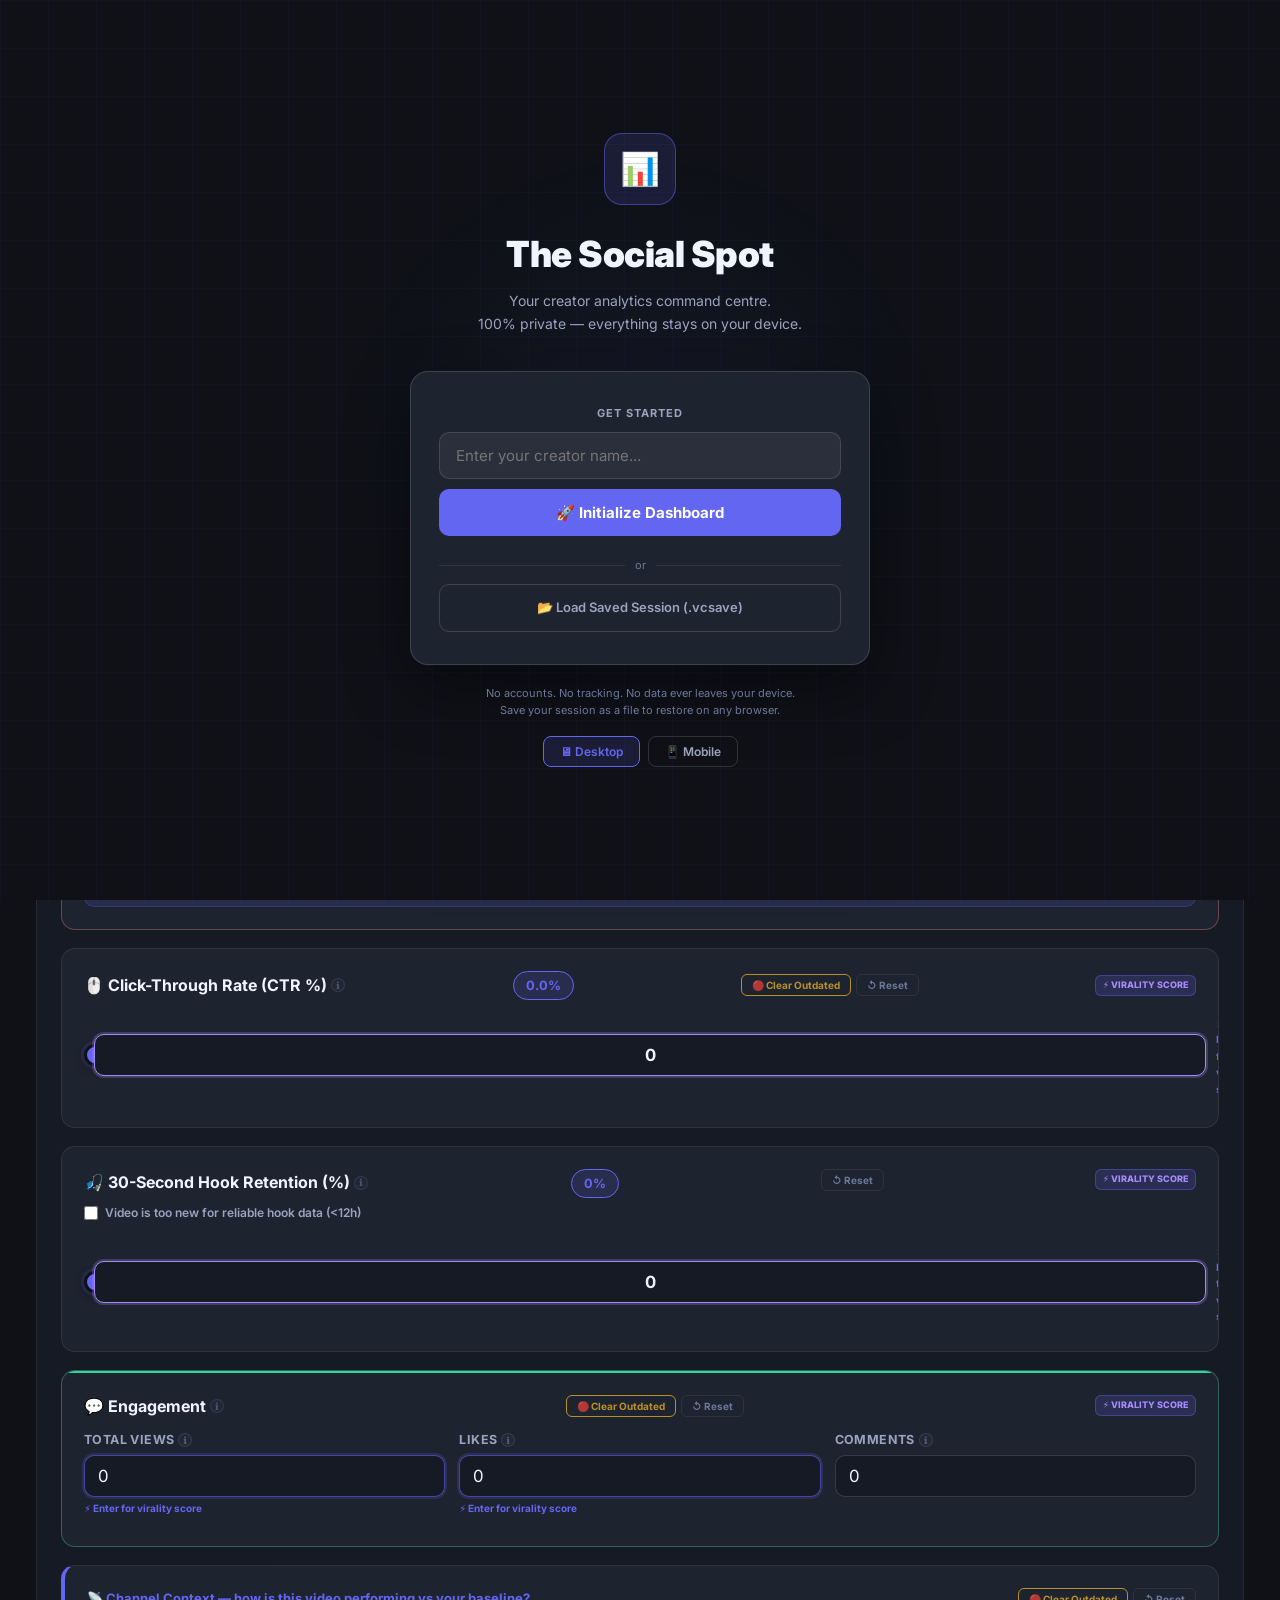
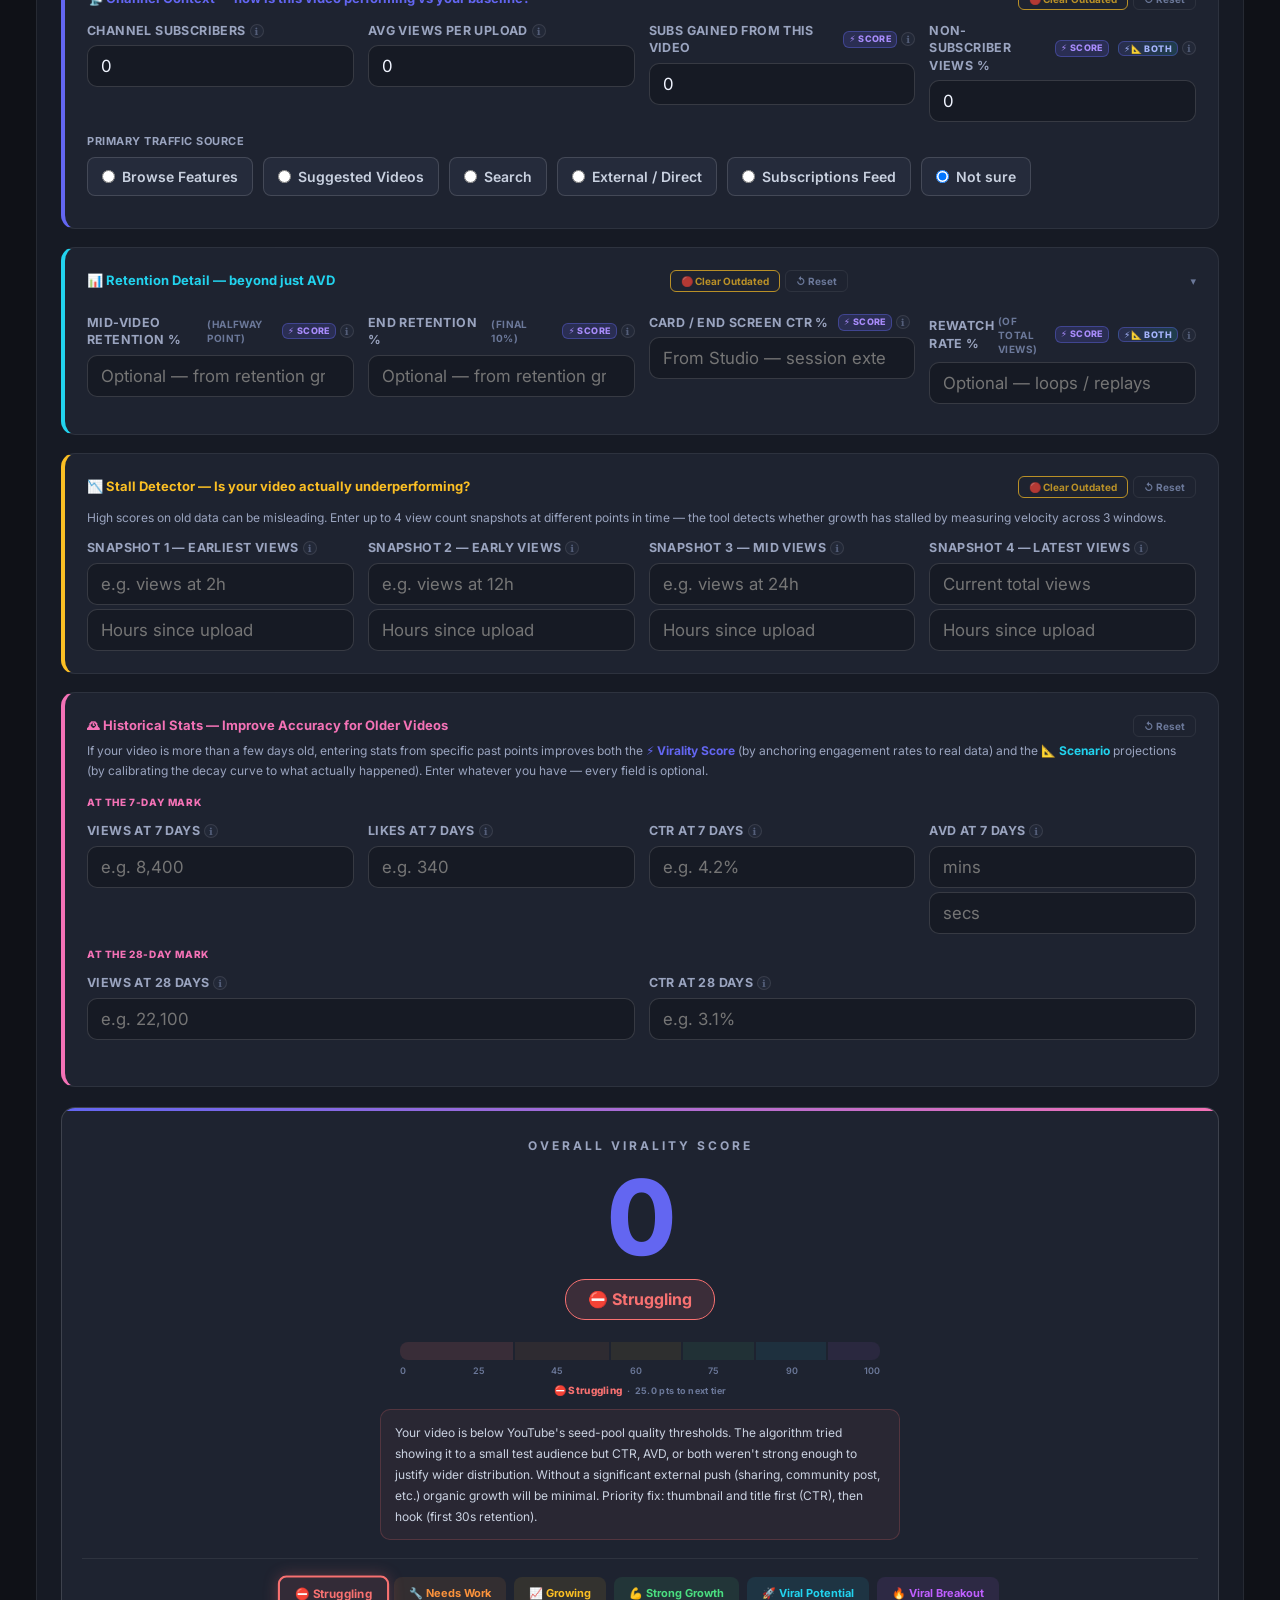
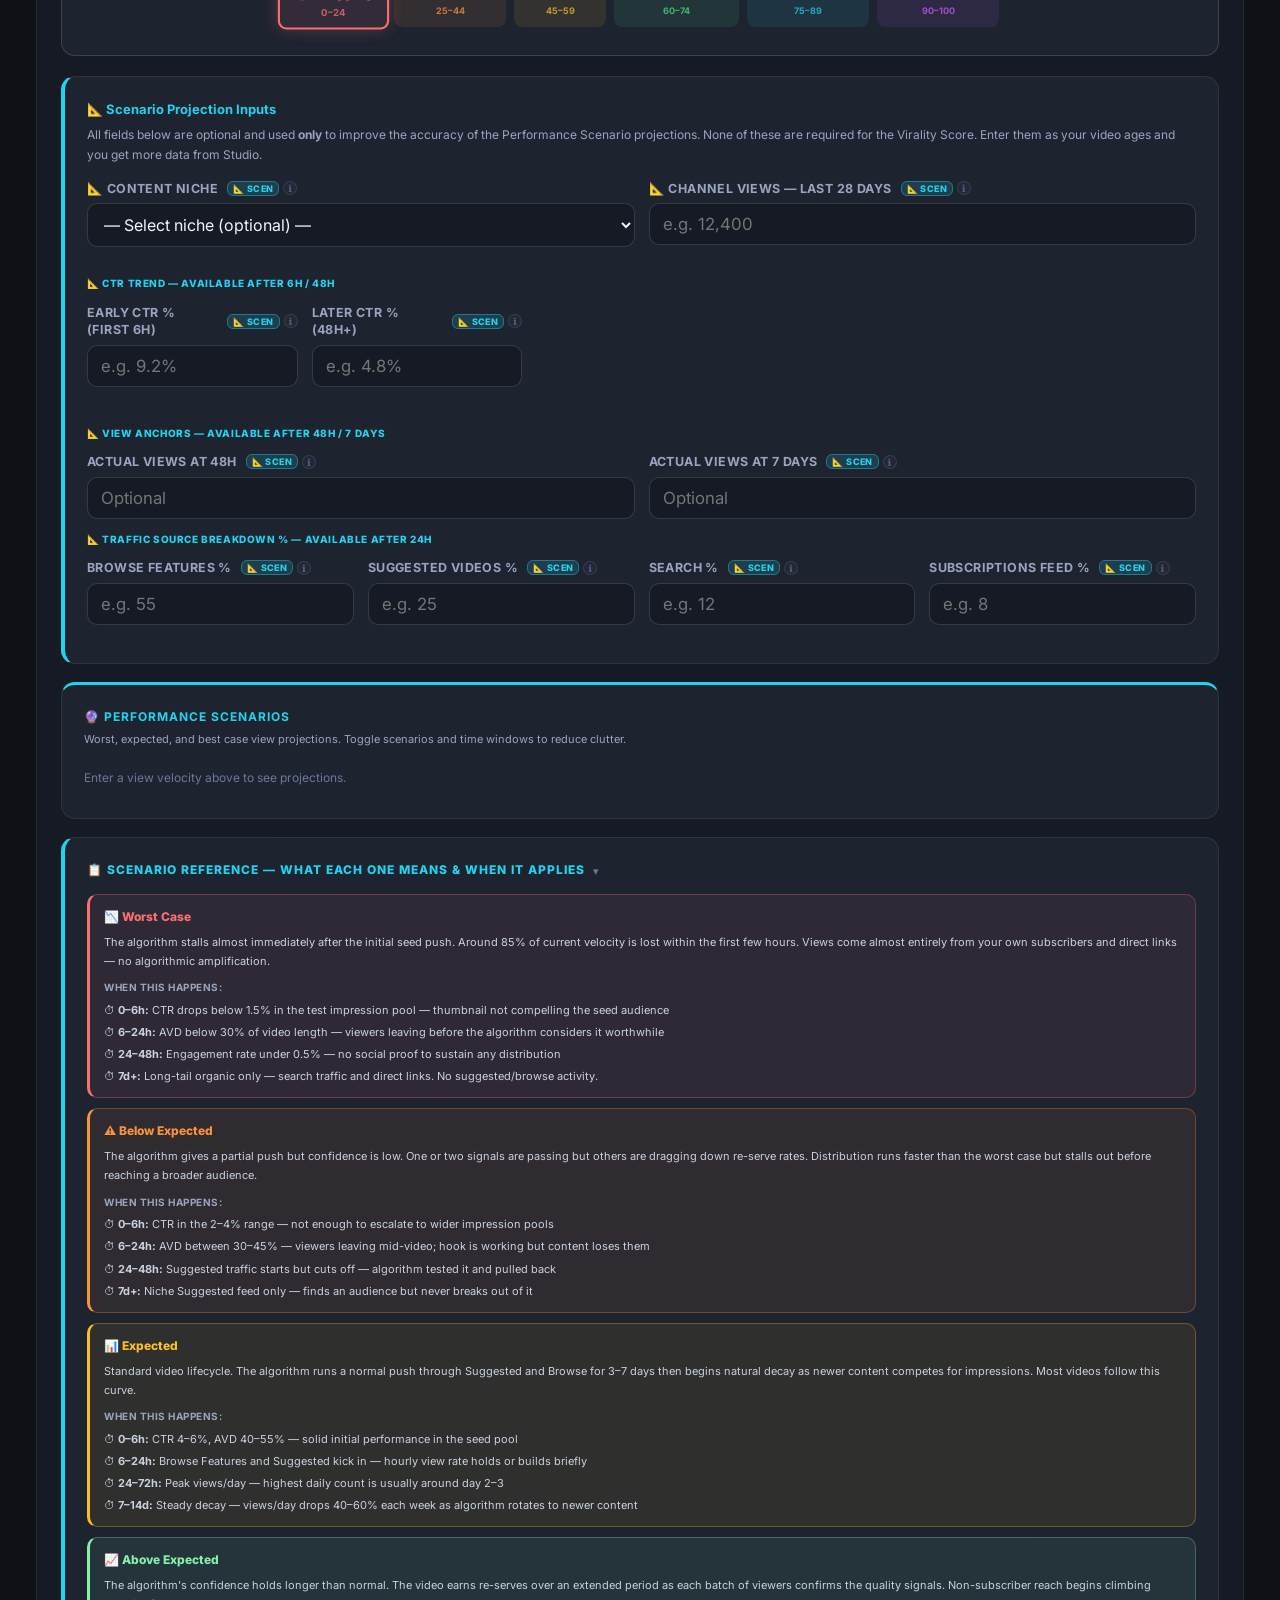
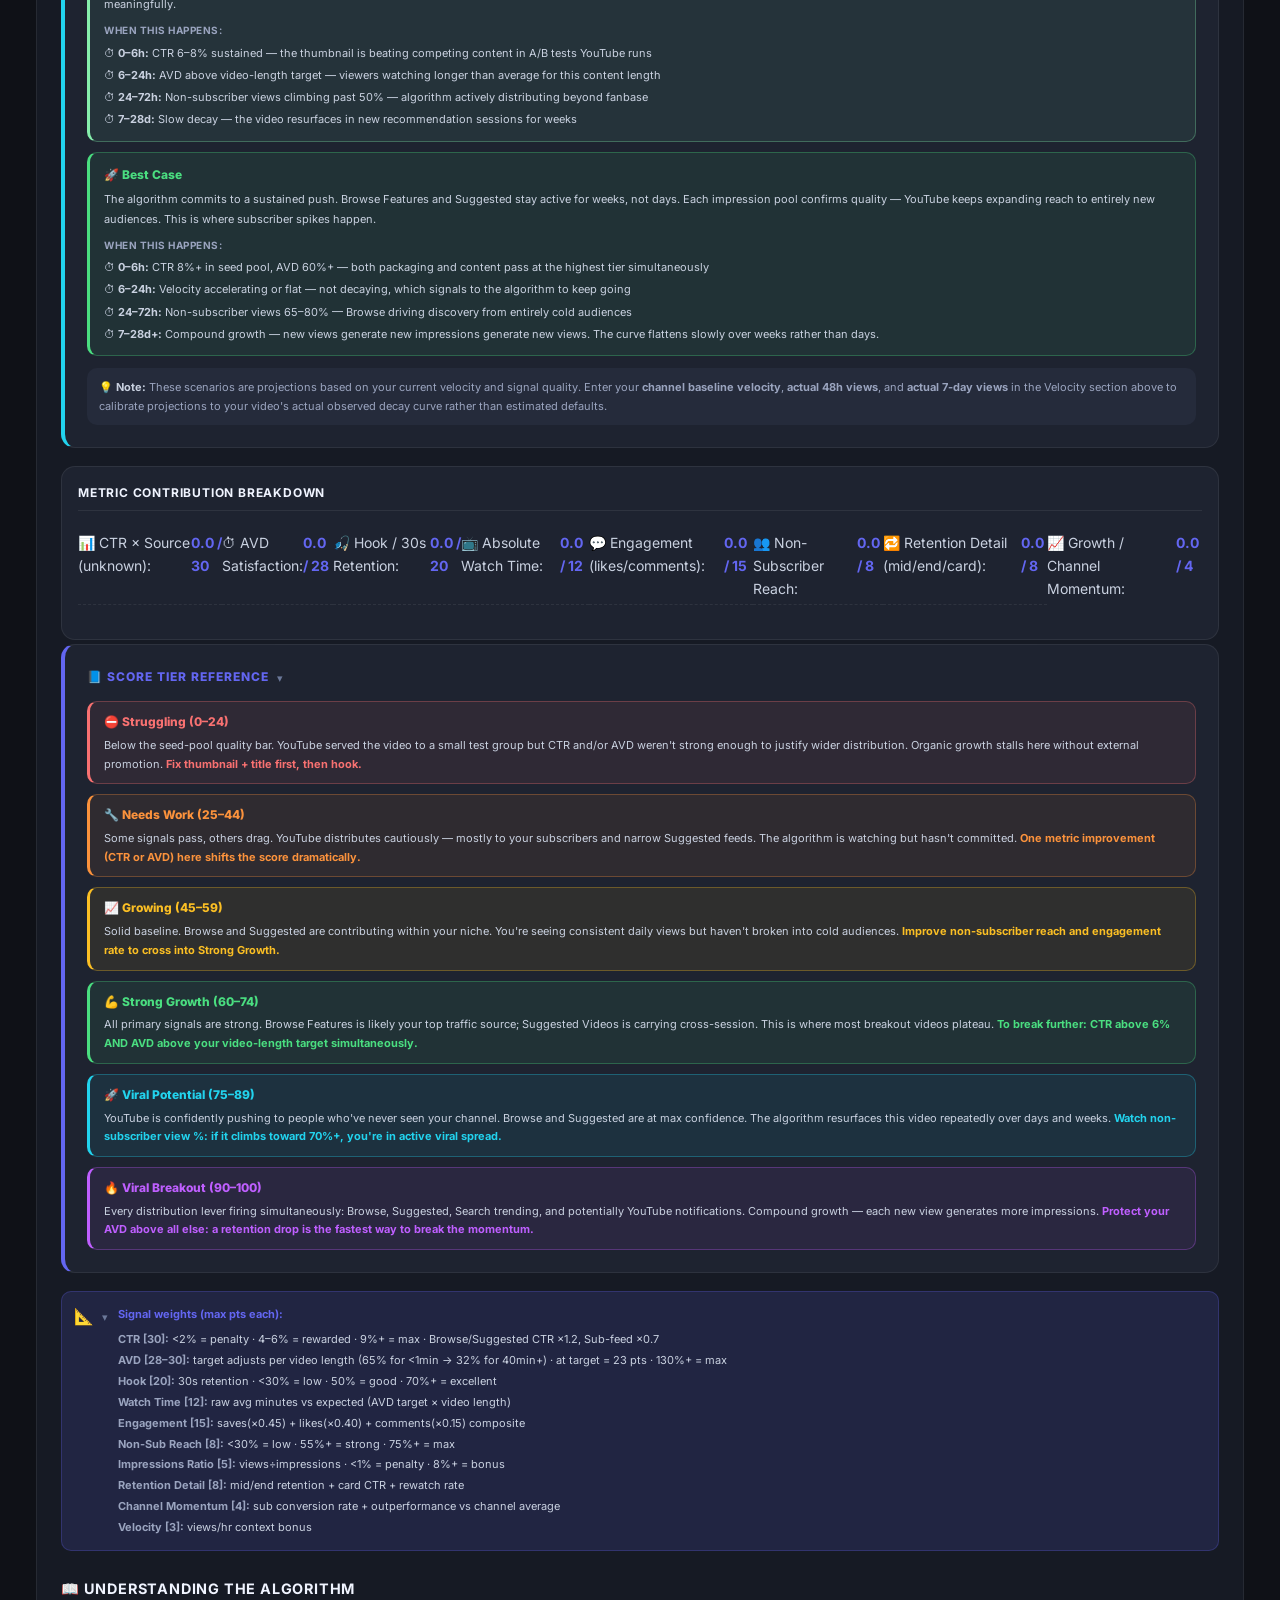
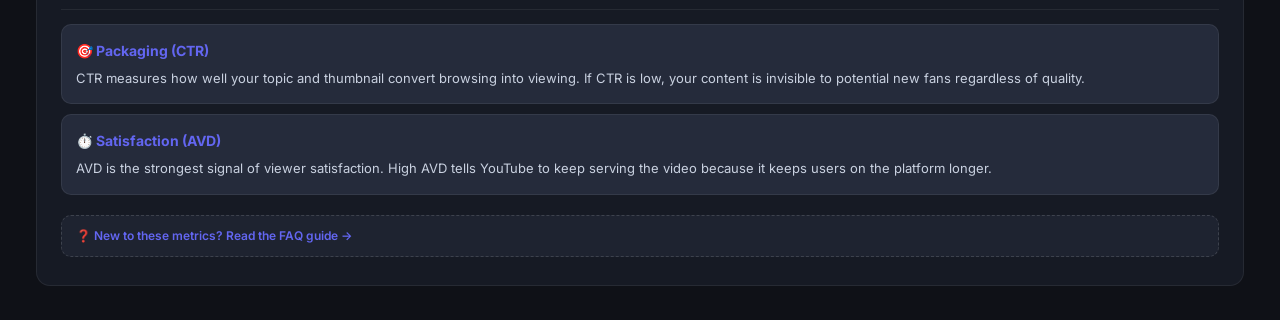
==== commit bb04aac0: "Update the word 'Hello' to 'Goodbye'" ====
--- a/index.html
+++ b/index.html
@@ -109,8 +109,8 @@
   --tiktok:      #69c9d0;
   --ig:          #e1306c;
   --text:        #c9d1e0;
-  --text-dim:    #7480a0;
-  --text-muted:  #4a5468;
+  --text-dim:    #9aa4bf;
+  --text-muted:  #6b7899;
   --text-bright: #f0f4ff;
   --radius:      10px;
   --radius-lg:   14px;
@@ -130,7 +130,7 @@
   --warning:#fbbf24;--warning-dim:rgba(251,191,36,0.12);
   --danger:#e07070;--danger-dim:rgba(224,112,112,0.12);
   --tiktok:#88d8c0;--ig:#e07090;
-  --text:#e8ddd0;--text-dim:#9a8870;--text-muted:#6a5840;--text-bright:#fdf6ee;
+  --text:#e8ddd0;--text-dim:#b8a888;--text-muted:#8a7860;--text-bright:#fdf6ee;
 }
 
 [data-theme="light"] {
@@ -144,7 +144,7 @@
   --warning:#d97706;--warning-dim:rgba(217,119,6,0.10);
   --danger:#dc2626;--danger-dim:rgba(220,38,38,0.10);
   --tiktok:#0891b2;--ig:#be185d;
-  --text:#1e2030;--text-dim:#5a6070;--text-muted:#94a3b8;--text-bright:#0a0c18;
+  --text:#1e2030;--text-dim:#4a5268;--text-muted:#6e7a94;--text-bright:#0a0c18;
   --shadow:0 2px 16px rgba(0,0,0,0.08);
 }
 
@@ -158,7 +158,7 @@
   --success:#6ee7b7;--success-dim:rgba(110,231,183,0.12);
   --warning:#fcd34d;--warning-dim:rgba(252,211,77,0.12);
   --danger:#fca5a5;--danger-dim:rgba(252,165,165,0.12);
-  --text:#d4cff0;--text-dim:#7868a8;--text-muted:#4a4070;--text-bright:#f0ecff;
+  --text:#d4cff0;--text-dim:#9888c8;--text-muted:#6858a0;--text-bright:#f0ecff;
 }
 
 [data-theme="forest"] {
@@ -171,7 +171,7 @@
   --success:#34d399;--success-dim:rgba(52,211,153,0.12);
   --warning:#fb923c;--warning-dim:rgba(251,146,60,0.12);
   --danger:#f87171;--danger-dim:rgba(248,113,113,0.12);
-  --text:#d1f0c8;--text-dim:#5a8050;--text-muted:#3a5030;--text-bright:#f0ffe8;
+  --text:#d1f0c8;--text-dim:#7aaa68;--text-muted:#558048;--text-bright:#f0ffe8;
 }
 
 [data-theme="ocean"] {
@@ -184,7 +184,7 @@
   --success:#34d399;--success-dim:rgba(52,211,153,0.12);
   --warning:#fbbf24;--warning-dim:rgba(251,191,36,0.12);
   --danger:#f87171;--danger-dim:rgba(248,113,113,0.12);
-  --text:#bae6fd;--text-dim:#3a7090;--text-muted:#1e4a60;--text-bright:#f0f9ff;
+  --text:#bae6fd;--text-dim:#5a9ab8;--text-muted:#3a6a88;--text-bright:#f0f9ff;
 }
 
 [data-theme="rose"] {
@@ -197,7 +197,7 @@
   --success:#6ee7b7;--success-dim:rgba(110,231,183,0.12);
   --warning:#fcd34d;--warning-dim:rgba(252,211,77,0.12);
   --danger:#fca5a5;--danger-dim:rgba(252,165,165,0.12);
-  --text:#fce7f3;--text-dim:#9a5070;--text-muted:#6a3050;--text-bright:#fff0f8;
+  --text:#fce7f3;--text-dim:#be7090;--text-muted:#8a5068;--text-bright:#fff0f8;
 }
 
 [data-theme="midnight"] {
@@ -210,7 +210,7 @@
   --success:#34d399;--success-dim:rgba(52,211,153,0.12);
   --warning:#fb923c;--warning-dim:rgba(251,146,60,0.12);
   --danger:#f87171;--danger-dim:rgba(248,113,113,0.12);
-  --text:#d4d4d8;--text-dim:#71717a;--text-muted:#3f3f46;--text-bright:#fafafa;
+  --text:#d4d4d8;--text-dim:#a1a1aa;--text-muted:#71717a;--text-bright:#fafafa;
 }
 
 [data-theme="sunset"] {
@@ -223,7 +223,7 @@
   --success:#6ee7b7;--success-dim:rgba(110,231,183,0.12);
   --warning:#fde68a;--warning-dim:rgba(253,230,138,0.12);
   --danger:#fca5a5;--danger-dim:rgba(252,165,165,0.12);
-  --text:#fde8d8;--text-dim:#9a6850;--text-muted:#6a4030;--text-bright:#fff5ee;
+  --text:#fde8d8;--text-dim:#b88868;--text-muted:#8a6048;--text-bright:#fff5ee;
 }
 
 [data-theme="sage"] {
@@ -236,7 +236,7 @@
   --success:#4ade80;--success-dim:rgba(74,222,128,0.12);
   --warning:#fb923c;--warning-dim:rgba(251,146,60,0.12);
   --danger:#f87171;--danger-dim:rgba(248,113,113,0.12);
-  --text:#d1fae5;--text-dim:#6b8f78;--text-muted:#3d5a48;--text-bright:#f0fff8;
+  --text:#d1fae5;--text-dim:#8bb898;--text-muted:#5e8870;--text-bright:#f0fff8;
 }
 
 [data-theme="nord"] {
@@ -249,7 +249,7 @@
   --success:#a3be8c;--success-dim:rgba(163,190,140,0.12);
   --warning:#ebcb8b;--warning-dim:rgba(235,203,139,0.12);
   --danger:#bf616a;--danger-dim:rgba(191,97,106,0.14);
-  --text:#d8dee9;--text-dim:#6a7890;--text-muted:#3a4558;--text-bright:#eceff4;
+  --text:#d8dee9;--text-dim:#8898b0;--text-muted:#5a6880;--text-bright:#eceff4;
 }
 
 [data-theme="latte"] {
@@ -262,7 +262,7 @@
   --success:#5c7c4a;--success-dim:rgba(92,124,74,0.12);
   --warning:#c49a2a;--warning-dim:rgba(196,154,42,0.12);
   --danger:#b84040;--danger-dim:rgba(184,64,64,0.12);
-  --text:#3c2e20;--text-dim:#8a7060;--text-muted:#b8a898;--text-bright:#1a1008;
+  --text:#3c2e20;--text-dim:#7a6050;--text-muted:#a09080;--text-bright:#1a1008;
   --shadow:0 2px 16px rgba(0,0,0,0.07);
 }
 
@@ -276,7 +276,7 @@
   --success:#00ff88;--success-dim:rgba(0,255,136,0.12);
   --warning:#ffee00;--warning-dim:rgba(255,238,0,0.12);
   --danger:#ff3355;--danger-dim:rgba(255,51,85,0.12);
-  --text:#c8ffec;--text-dim:#406858;--text-muted:#204838;--text-bright:#ffffff;
+  --text:#c8ffec;--text-dim:#5a9878;--text-muted:#3a7858;--text-bright:#ffffff;
 }
 
 [data-theme="slateblu"] {
@@ -289,7 +289,7 @@
   --success:#34d399;--success-dim:rgba(52,211,153,0.12);
   --warning:#fbbf24;--warning-dim:rgba(251,191,36,0.12);
   --danger:#f87171;--danger-dim:rgba(248,113,113,0.12);
-  --text:#c8d8f0;--text-dim:#5a7090;--text-muted:#2a4060;--text-bright:#e8f0ff;
+  --text:#c8d8f0;--text-dim:#7a90b0;--text-muted:#4a6080;--text-bright:#e8f0ff;
 }
 
 [data-theme="mocha"] {
@@ -302,7 +302,7 @@
   --success:#7aad7a;--success-dim:rgba(122,173,122,0.12);
   --warning:#d4a96a;--warning-dim:rgba(212,169,106,0.12);
   --danger:#c87070;--danger-dim:rgba(200,112,112,0.12);
-  --text:#e8d8c8;--text-dim:#907060;--text-muted:#604838;--text-bright:#fff8f0;
+  --text:#e8d8c8;--text-dim:#b09080;--text-muted:#806858;--text-bright:#fff8f0;
 }
 
 [data-theme="light"] body, [data-theme="latte"] body { color: var(--text); }
@@ -430,7 +430,7 @@
 [data-layout="compact"] h2             { font-size: 0.9rem; }
 [data-layout="compact"] h3             { font-size: 0.75rem; margin: 14px 0 8px; }
 [data-layout="compact"] .tab-subtitle  { font-size: 0.75rem; margin-bottom: 12px; }
-[data-layout="compact"] .score-val     { font-size: 3.5rem !important; }
+[data-layout="compact"] .score-val     { font-size: 4.5rem !important; }
 [data-layout="compact"] .stat-mini     { padding: 12px; }
 [data-layout="compact"] .tab-btn       { padding: 6px 10px; font-size: 0.75rem; }
 [data-layout="minimal"] .tab-subtitle  { display: none; }
@@ -444,13 +444,13 @@
 [data-layout="dashboard"] .tabcontent  { padding: 12px !important; }
 [data-layout="dashboard"] .control-card{ padding: 12px; margin-bottom: 8px; }
 [data-layout="dashboard"] .tab-subtitle{ font-size: 0.75rem; margin-bottom: 8px; }
-[data-layout="dashboard"] .score-val   { font-size: 3rem !important; }
+[data-layout="dashboard"] .score-val   { font-size: 4rem !important; }
 [data-layout="dashboard"] body         { font-size: 0.85rem; }
 [data-layout="cozy"] .container        { max-width: 900px; }
 [data-layout="cozy"] .tabcontent       { padding: 36px; }
 [data-layout="cozy"] .control-card     { padding: 24px; border-radius: 18px; }
 [data-layout="cozy"] body              { font-size: 1.05rem; line-height: 1.8; }
-[data-layout="cozy"] .score-val        { font-size: 6rem !important; }
+[data-layout="cozy"] .score-val        { font-size: 8rem !important; }
 
 /* ═══════════════════════════════════════════════
    PLATFORM GATING
@@ -474,16 +474,16 @@
    TYPOGRAPHY
 ═══════════════════════════════════════════════ */
 h1, h2, h3, h4 { color: var(--text-bright); }
-h2 { font-size: 1.2rem; font-weight: 800; letter-spacing: -0.3px; margin-bottom: 4px; }
+h2 { font-size: 1.4rem; font-weight: 800; letter-spacing: -0.3px; margin-bottom: 6px; }
 h3 {
-  font-size: 0.8rem; font-weight: 700; text-transform: uppercase;
-  letter-spacing: 0.8px; margin: 24px 0 12px;
+  font-size: 0.9rem; font-weight: 700; text-transform: uppercase;
+  letter-spacing: 0.8px; margin: 26px 0 14px;
   border-bottom: 1px solid var(--border); padding-bottom: 8px;
   display: flex; align-items: center; gap: 8px;
 }
 .tab-subtitle {
-  color: var(--text-dim); font-size: 0.875rem; margin-bottom: 20px;
-  line-height: 1.65; max-width: 800px;
+  color: var(--text-dim); font-size: 0.95rem; margin-bottom: 22px;
+  line-height: 1.7; max-width: 800px;
   border-left: 3px solid var(--primary); padding-left: 12px;
 }
 p { color: var(--text); }
@@ -599,7 +599,7 @@
 ═══════════════════════════════════════════════ */
 .control-card {
   background: var(--card); border: 1px solid var(--border);
-  border-radius: var(--radius-lg); padding: 18px; margin-bottom: 14px;
+  border-radius: var(--radius-lg); padding: 22px; margin-bottom: 18px;
   position: relative; overflow: hidden; transition: border-color 0.2s;
   color: var(--text);
 }
@@ -625,23 +625,23 @@
 ═══════════════════════════════════════════════ */
 .label-flex {
   display: flex; justify-content: space-between; align-items: center;
-  font-weight: 600; margin-bottom: 10px; color: var(--text-bright); font-size: 0.875rem;
+  font-weight: 700; margin-bottom: 12px; color: var(--text-bright); font-size: 1rem;
 }
 .val-badge {
   background: var(--primary-dim); color: var(--primary);
-  border: 1px solid var(--primary); padding: 2px 10px;
-  border-radius: 20px; font-size: 0.75rem; font-weight: 700;
-}
-.input-grid { display: grid; grid-template-columns: repeat(auto-fit, minmax(175px, 1fr)); gap: 12px; margin-top: 10px; }
+  border: 1px solid var(--primary); padding: 3px 12px;
+  border-radius: 20px; font-size: 0.8rem; font-weight: 700;
+}
+.input-grid { display: grid; grid-template-columns: repeat(auto-fit, minmax(185px, 1fr)); gap: 14px; margin-top: 12px; }
 .input-box  { display: flex; flex-direction: column; }
 .input-box label {
-  font-size: 0.7rem; color: var(--text-dim); margin-bottom: 5px;
-  font-weight: 600; text-transform: uppercase; letter-spacing: 0.5px;
+  font-size: 0.78rem; color: var(--text-dim); margin-bottom: 6px;
+  font-weight: 700; text-transform: uppercase; letter-spacing: 0.4px; line-height: 1.4;
 }
 input[type=text], input[type=number], input[type=email], input[type=url],
 input[type=password], input[type=date], select, textarea {
-  padding: 9px 12px; background: var(--bg2); border: 1px solid var(--border-hi);
-  border-radius: var(--radius); font-size: 1rem; color: var(--text-bright);
+  padding: 10px 13px; background: var(--bg2); border: 1px solid var(--border-hi);
+  border-radius: var(--radius); font-size: 1.05rem; color: var(--text-bright);
   transition: border-color 0.2s, background 0.2s; width: 100%;
 }
 input:focus, select:focus, textarea:focus {
@@ -651,34 +651,86 @@
 input[type=checkbox] { width: 16px; height: 16px; accent-color: var(--primary); cursor: pointer; }
 
 /* ═══════════════════════════════════════════════
-   IMPROVED SLIDERS
+   SLIDER SYSTEM — clean, reliable, cross-browser
 ═══════════════════════════════════════════════ */
+
+/* ─── Sliders ─── */
 input[type=range] {
-  -webkit-appearance: none; appearance: none; width: 100%;
-  height: 6px; border-radius: 6px; outline: none; cursor: pointer;
-  background: linear-gradient(to right,
-    var(--primary) 0%,
-    var(--primary) var(--val, 0%),
-    var(--border-hi) var(--val, 0%),
-    var(--border-hi) 100%);
-  transition: background 0.1s;
+  -webkit-appearance: none;
+  appearance: none;
+  width: 100%;
+  height: 6px;
+  border-radius: 6px;
+  outline: none;
+  cursor: pointer;
+  background: var(--border-hi);
 }
 input[type=range]::-webkit-slider-thumb {
-  -webkit-appearance: none; width: 20px; height: 20px; border-radius: 50%;
-  background: var(--primary); cursor: pointer; border: 3px solid var(--bg);
-  box-shadow: 0 0 0 3px var(--primary-dim), 0 2px 8px rgba(0,0,0,0.4);
-  transition: transform 0.15s, box-shadow 0.15s;
+  -webkit-appearance: none;
+  width: 22px; height: 22px;
+  border-radius: 50%;
+  background: var(--primary);
+  border: 3px solid var(--bg);
+  box-shadow: 0 0 0 3px var(--primary-dim), 0 2px 8px rgba(0,0,0,0.45);
+  cursor: pointer;
+  transition: transform 0.12s, box-shadow 0.12s;
 }
 input[type=range]::-webkit-slider-thumb:hover {
-  transform: scale(1.25);
-  box-shadow: 0 0 0 5px var(--primary-dim), 0 4px 14px rgba(0,0,0,0.5);
+  transform: scale(1.22);
+  box-shadow: 0 0 0 6px var(--primary-dim), 0 3px 12px rgba(0,0,0,0.55);
+}
+input[type=range]:focus::-webkit-slider-thumb {
+  box-shadow: 0 0 0 6px var(--primary-dim);
+}
+input[type=range]::-moz-range-track {
+  height: 6px; border-radius: 6px; background: var(--border-hi);
 }
 input[type=range]::-moz-range-thumb {
-  width: 20px; height: 20px; border-radius: 50%;
-  background: var(--primary); cursor: pointer; border: 3px solid var(--bg);
+  width: 22px; height: 22px;
+  border-radius: 50%;
+  background: var(--primary);
+  border: 3px solid var(--bg);
   box-shadow: 0 0 0 3px var(--primary-dim);
-}
-input[type=range]:focus::-webkit-slider-thumb { box-shadow: 0 0 0 6px var(--primary-dim); }
+  cursor: pointer;
+}
+.slider-row {
+  display: flex;
+  align-items: center;
+  gap: 10px;
+  margin: 8px 0 4px;
+}
+.slider-row input[type=range] { flex: 1; min-width: 0; }
+.slider-num {
+  width: 68px;
+  flex-shrink: 0;
+  padding: 7px 8px;
+  background: var(--bg2);
+  border: 1px solid var(--border-hi);
+  border-radius: var(--radius);
+  font-size: 1rem;
+  font-weight: 700;
+  color: var(--text-bright);
+  text-align: center;
+}
+.slider-num:focus {
+  outline: none;
+  border-color: var(--primary);
+  box-shadow: 0 0 0 2px var(--primary-dim);
+}
+
+/* Value badge that updates next to label */
+.slider-val {
+  font-size: 0.85rem;
+  font-weight: 800;
+  padding: 3px 10px;
+  border-radius: 14px;
+  border: 1px solid var(--primary);
+  color: var(--primary);
+  background: var(--primary-dim);
+  font-variant-numeric: tabular-nums;
+  white-space: nowrap;
+}
+
 
 .insight-box {
   display: flex; gap: 10px; background: var(--primary-dim);
@@ -701,7 +753,7 @@
   background: linear-gradient(90deg, var(--primary), var(--accent));
 }
 .score-val {
-  font-size: 5rem; font-weight: 800; line-height: 1;
+  font-size: 6.5rem; font-weight: 800; line-height: 1;
   color: var(--primary); letter-spacing: -2px; margin: 10px 0;
   font-variant-numeric: tabular-nums;
 }
@@ -710,6 +762,11 @@
   font-size: 0.875rem; font-weight: 700; margin-bottom: 8px;
 }
 .rating-desc { color: var(--text-dim); font-size: 0.875rem; }
+
+/* ═══════════════════════════════════════════════
+   SECTION WRAPPERS — visual breathing room
+═══════════════════════════════════════════════ */
+.sv-wrap { margin-bottom: 4px; }
 
 /* ═══════════════════════════════════════════════
    BREAKDOWN & STAT MINIS
@@ -727,7 +784,10 @@
 .breakdown div:last-child { border-bottom: none; }
 .breakdown div span:last-child { font-weight: 700; color: var(--primary); }
 
-.stat-mini { background: var(--card); border: 1px solid var(--border); border-radius: var(--radius); padding: 14px; color: var(--text); }
+.stat-mini { background: var(--card); border: 1px solid var(--border); border-radius: var(--radius); padding: 16px; color: var(--text); }
+.stat-mini .label { font-size: 0.72rem; font-weight: 700; text-transform: uppercase; letter-spacing: 0.6px; color: var(--text-dim); margin-bottom: 5px; }
+.stat-mini .value { font-size: 1.5rem; font-weight: 800; color: var(--text-bright); line-height: 1.1; }
+.stat-mini .sub   { font-size: 0.75rem; color: var(--text-muted); margin-top: 3px; }
 .stat-mini .label { font-size: 0.7rem; font-weight: 600; text-transform: uppercase; letter-spacing: 0.6px; color: var(--text-dim); margin-bottom: 4px; }
 .stat-mini .value { font-size: 1.4rem; font-weight: 700; color: var(--text-bright); line-height: 1.15; }
 .stat-mini .sub   { font-size: 0.7rem; color: var(--text-dim); margin-top: 3px; }
@@ -1388,7 +1448,7 @@
       <span id="saveStatusIndicator" style="font-size:11px;color:var(--success);display:none;">✓ Saved</span>
     </div>
     <h1>THE <span>SOCIAL SPOT</span></h1>
-    <div id="build-info" style="font-size:10px;color:var(--text-dim);text-align:center;letter-spacing:0.5px;margin-top:2px;font-family:var(--font-mono);">v8.1.0 · Built 2026-04-19 16:54 UTC</div>
+    <div id="build-info" style="font-size:10px;color:var(--text-dim);text-align:center;letter-spacing:0.5px;margin-top:2px;font-family:var(--font-mono);">v8.2.0 · Updated 2026-05-03</div>
     <button id="viewModeToggle" onclick="setViewMode(document.documentElement.getAttribute('data-viewmode')==='mobile'?'desktop':'mobile')">📱/🖥</button>
     <button id="mobMenuBtn" onclick="document.querySelector('.tab-container').classList.toggle('mob-open')">☰ Menu</button>
     <div class="tab-container">
@@ -1517,44 +1577,11 @@
         </div>
       </div>
       <div id="trendForecastBox" style="margin-top:14px;display:none;"></div>
-      <div id="scenarioBox" style="margin-top:10px;display:none;"></div>
-      <!-- Additional Scenario Context -->
-      <div style="margin-top:14px;padding-top:12px;border-top:1px solid var(--border);">
-        <div style="font-size:10px;font-weight:800;color:var(--secondary);text-transform:uppercase;letter-spacing:0.8px;margin-bottom:8px;">📐 Scenario Accuracy — enter below for more refined projections</div>
-        <div class="input-grid">
-          <div class="input-box">
-            <label data-tip="1">Avg Views/Hr on Your Channel <span style="color:var(--text-muted);font-size:9px;">(baseline)</span><span class="tip-popup"><strong>Channel Velocity Baseline</strong> — the typical views/hr your recent videos get in their first 48h. Used to calibrate best/worst scenario multipliers to your channel specifically rather than generic defaults.<span class="tip-path">Studio → Analytics → a few recent videos → Overview → check hourly view graphs in first 48h</span></span></label>
-            <input type="number" id="channelAvgVelocity" value="" min="0" placeholder="e.g. 40 (your typical v/hr)" oninput="updateTab1()">
-          </div>
-          <div class="input-box">
-            <label data-tip="1">Previous 48h Views (this video)<span class="tip-popup"><strong>Actual 48h Views</strong> — if you already have 48h+ of data, enter the total views at the 48h mark. This anchors the projection model to real observed data rather than purely extrapolating from current velocity.<span class="tip-path">YouTube Studio → Analytics → your video → Overview → hover the graph at the 48h point</span></span></label>
-            <input type="number" id="actual48hViews" value="" min="0" placeholder="Optional — improves accuracy" oninput="updateTab1()">
-          </div>
-          <div class="input-box">
-            <label data-tip="1">Previous 7-Day Views (this video)<span class="tip-popup"><strong>Actual 7-Day Views</strong> — if the video is over 7 days old, enter total views at the 7-day mark. Gives the projection model a second anchor point, dramatically improving 14d/28d accuracy.<span class="tip-path">YouTube Studio → Analytics → your video → Overview → set date range to first 7 days</span></span></label>
-            <input type="number" id="actual7dViews" value="" min="0" placeholder="Optional — anchors long-range" oninput="updateTab1()">
-          </div>
-        </div>
-      </div>
     </div></div>
 
     <!-- Video age context banner -->
     <div id="videoAgeContext" style="display:none;margin-bottom:14px;"></div>
 
-    <div id="sv_t1_engagement" class="sv-wrap"><div class="control-card success">
-      <div class="label-flex"><span style="cursor:help;position:relative;" class="tip-wrap">💬 Engagement<span class="tip-popup"><strong>Engagement</strong> — likes, comments, and shares as a % of views. YouTube weighs engagement as a signal of content quality and audience satisfaction. Enter each separately for more accurate analysis.<span class="tip-path">YouTube Studio → Analytics → your video → Engagement tab</span></span></span><span class="val-badge" id="engVal" style="color:var(--secondary);border-color:var(--secondary);background:var(--secondary-dim);">0.0%</span></div>
-      <div class="input-grid">
-        <div class="input-box"><label data-tip="1">Total Views<span class="tip-popup"><strong>Total Views</strong> — cumulative view count for this video so far.<span class="tip-path">YouTube Studio → Content → view count shown in the list, or Analytics → Overview → Views</span></span></label><input type="number" id="viewsInput" value="0" min="0" oninput="syncEngInput();updateTab1()"></div>
-        <div class="input-box"><label data-tip="1">Likes<span class="tip-popup"><strong>Likes</strong> — total likes on the video. Used to compute like rate and detect controversy patterns.<span class="tip-path">YouTube Studio → Analytics → your video → Engagement tab → "Likes"</span></span></label><input type="number" id="likesInput" value="0" min="0" oninput="syncEngInput();updateTab1()"></div>
-        <div class="input-box"><label data-tip="1">Comments<span class="tip-popup"><strong>Comments</strong> — total comment count. A high comment-to-like ratio can indicate controversy, which YouTube limits in distribution.<span class="tip-path">YouTube Studio → Analytics → your video → Engagement tab → "Comments"</span></span></label><input type="number" id="commentsInput" value="0" min="0" oninput="syncEngInput();updateTab1()"></div>
-        
-      </div>
-      <div id="engDetail" style="margin-top:8px;font-size:11px;color:var(--text-dim);line-height:1.7;"></div>
-      <!-- hidden compat field — total likes+comments for old code paths -->
-      <input type="hidden" id="engInput" value="0">
-    </div></div>
-
-    <!-- Channel Context -->
     <div id="sv_t1_avd" class="sv-wrap"><div class="control-card highlight">
       <div class="label-flex"><span style="cursor:help;position:relative;" class="tip-wrap">⏱️ Video Length &amp; Retention<span class="tip-popup"><strong>Average View Duration</strong> — how long people watch your video on average. YouTube compares this to your video's length to compute AVD%.<span class="tip-path">YouTube Studio → Analytics → your video → Engagement tab → "Average view duration"</span></span></span><span class="val-badge" id="twDisplay">---</span></div>
       <div class="input-grid">
@@ -1570,15 +1597,15 @@
     </div></div>
 
     <div id="sv_t1_ctr" class="sv-wrap"><div class="control-card">
-      <div class="label-flex"><span style="cursor:help;position:relative;" class="tip-wrap">🖱️ Click-Through Rate (CTR %)<span class="tip-popup"><strong>CTR (Click-Through Rate)</strong> — what % of people who saw your thumbnail clicked on it. The primary gating signal for algorithmic distribution.<span class="tip-path">YouTube Studio → Analytics → your video → Reach tab → "Click-through rate (CTR)"</span></span></span><span class="val-badge" id="ctrVal">0.0%</span></div>
-      <div style="display:flex;gap:10px;align-items:center;">
-        <input type="range" id="ctr" min="0" max="25" step="0.1" value="0" oninput="syncSlider('ctr','ctrNum');updateTab1()" style="flex:1;">
-        <input type="text" inputmode="decimal" id="ctrNum" value="0" style="width:70px;padding:6px 8px;" oninput="syncNum('ctrNum','ctr');updateTab1()">
+      <div class="label-flex"><span style="cursor:help;position:relative;" class="tip-wrap">🖱️ Click-Through Rate (CTR %)<span class="tip-popup"><strong>CTR — Enter your CURRENT / LATEST value</strong><br><br>This is the <em>most recent</em> CTR from Studio, not a lifetime average. YouTube's algorithm evaluates CTR in real time as it decides whether to expand distribution — an old average will give you an inaccurate score.<br><br>CTR naturally declines over time: early CTR (first few hours) is driven by your most engaged subscribers clicking fast, then normalises as the algorithm serves cold audiences. A CTR dropping from 8% to 4% over 48h is normal and healthy.<span class="tip-path">YouTube Studio → Analytics → your video → Reach tab → "Click-through rate (CTR)" — set the date range to the last 1–2 days for the most current reading</span></span></span><span class="val-badge" id="ctrVal">0.0%</span></div>
+      <div class="slider-row">
+        <input type="range" id="ctr" min="0" max="25" step="0.1" value="0" oninput="syncSlider('ctr','ctrNum');updateTab1()">
+        <input type="text" inputmode="decimal" id="ctrNum" value="0" class="slider-num" oninput="syncNum('ctrNum','ctr');updateTab1()" placeholder="0.0">
       </div>
       <div id="ctrBenchmark" style="margin-top:8px;font-size:11px;color:var(--text-dim);"></div>
     </div></div>
 
-    <div id="sv_t1_hook" class="sv-wrap"><div id="retGroup" data-sv- class="control-card">
+    <div id="sv_t1_hook" class="sv-wrap"><div id="retGroup" class="control-card">
       <div class="label-flex" style="align-items:flex-start;">
         <div>
           <span style="cursor:help;position:relative;" class="tip-wrap">🎣 30-Second Hook Retention (%)<span class="tip-popup"><strong>30s Hook Retention</strong> — what % of viewers are still watching 30 seconds in. YouTube uses this as an early-drop signal — a sharp drop here is penalised even if overall AVD looks ok.<span class="tip-path">YouTube Studio → Analytics → your video → Engagement tab → "Audience retention" graph → read the % at the 30-second mark</span></span></span>
@@ -1591,17 +1618,31 @@
         </div>
         <span class="val-badge" id="retVal">0%</span>
       </div>
-      <div style="display:flex;gap:10px;align-items:center;">
-        <input type="range" id="ret" min="0" max="100" step="1" value="0" oninput="syncSlider('ret','retNum');updateTab1()" style="flex:1;">
-        <input type="text" inputmode="decimal" id="retNum" value="0" style="width:70px;padding:6px 8px;" oninput="syncNum('retNum','ret');updateTab1()">
+      <div class="slider-row">
+        <input type="range" id="ret" min="0" max="100" step="1" value="0" oninput="syncSlider('ret','retNum');updateTab1()">
+        <input type="text" inputmode="decimal" id="retNum" value="0" class="slider-num" oninput="syncNum('retNum','ret');updateTab1()" placeholder="0">
       </div>
     </div></div>
 
+    <div id="sv_t1_engagement" class="sv-wrap"><div class="control-card success">
+      <div class="label-flex"><span style="cursor:help;position:relative;" class="tip-wrap">💬 Engagement<span class="tip-popup"><strong>Engagement</strong> — likes, comments, and shares as a % of views. YouTube weighs engagement as a signal of content quality and audience satisfaction. Enter each separately for more accurate analysis.<span class="tip-path">YouTube Studio → Analytics → your video → Engagement tab</span></span></span><span class="val-badge" id="engVal" style="color:var(--secondary);border-color:var(--secondary);background:var(--secondary-dim);display:none;"></span></div>
+      <div class="input-grid">
+        <div class="input-box"><label data-tip="1">Total Views<span class="tip-popup"><strong>Total Views</strong> — cumulative view count for this video so far.<span class="tip-path">YouTube Studio → Content → view count shown in the list, or Analytics → Overview → Views</span></span></label><input type="number" id="viewsInput" value="0" min="0" oninput="syncEngInput();updateTab1()"></div>
+        <div class="input-box"><label data-tip="1">Likes<span class="tip-popup"><strong>Likes</strong> — total likes on the video. Used to compute like rate and detect controversy patterns.<span class="tip-path">YouTube Studio → Analytics → your video → Engagement tab → "Likes"</span></span></label><input type="number" id="likesInput" value="0" min="0" oninput="syncEngInput();updateTab1()"></div>
+        <div class="input-box"><label data-tip="1">Comments<span class="tip-popup"><strong>Comments</strong> — total comment count. A high comment-to-like ratio can indicate controversy, which YouTube limits in distribution.<span class="tip-path">YouTube Studio → Analytics → your video → Engagement tab → "Comments"</span></span></label><input type="number" id="commentsInput" value="0" min="0" oninput="syncEngInput();updateTab1()"></div>
+        
+      </div>
+      <div id="engDetail" style="margin-top:8px;font-size:11px;color:var(--text-dim);line-height:1.7;"></div>
+      <!-- hidden compat field — total likes+comments for old code paths -->
+      <input type="hidden" id="engInput" value="0">
+    </div></div>
+
+    <!-- Channel Context -->
     <div id="sv_t1_channel" class="sv-wrap"><div class="control-card" style="border-left:4px solid var(--primary);">
       <div style="font-weight:700;font-size:13px;color:var(--primary);margin-bottom:10px;">📡 Channel Context — how is this video performing vs your baseline?</div>
       <div class="input-grid">
         <div class="input-box"><label data-tip="1">Channel Subscribers<span class="tip-popup"><strong>Your Total Subscribers</strong> — used to compute the views-per-subscriber ratio, which shows whether this video is reaching beyond your existing audience.<span class="tip-path">YouTube Studio → Dashboard → subscriber count shown top-right, or Analytics → Audience tab</span></span></label><input type="number" id="channelSubs" value="0" min="0" oninput="updateTab1()" placeholder="Your total subs"></div>
-        <div class="input-box"><label data-tip="1">Avg Views Per Upload<span class="tip-popup"><strong>Your Channel Average Views</strong> — typical views a video on your channel gets. Used to judge whether this video is over or under-performing your baseline.<span class="tip-path">YouTube Studio → Analytics → Overview → scroll to see recent video averages, or check Content tab</span></span></label><input type="number" id="avgViewsPerUpload" value="0" min="0" oninput="updateTab1()" placeholder="Your typical video views"></div>
+        <div class="input-box"><label data-tip="1">Avg Views Per Upload<span class="tip-popup"><strong>Your Typical Video Views</strong> — a rough number for how many views your videos usually get. Used to show whether this video is over or under-performing your norm.<br><br>The easiest way: look at your most recent video that's at least 2 weeks old and check its total views. That's a reasonable proxy. You can also look at any video from 2–4 weeks ago — you just need one number that feels representative, not a precise average.<span class="tip-path">Studio → Content → find a recent video that's 2–4 weeks old → read its view count (shown in the list)</span></span></label><input type="number" id="avgViewsPerUpload" value="0" min="0" oninput="updateTab1()" placeholder="e.g. views on a recent video"></div>
         <div class="input-box"><label data-tip="1">Subs Gained from This Video<span class="tip-popup"><strong>Subscribers Gained</strong> — how many new subscribers this specific video generated. YouTube rewards videos that grow channels with re-surfacing.<span class="tip-path">YouTube Studio → Analytics → your video → Audience tab → "Subscribers gained"</span></span></label><input type="number" id="subsGained" value="0" min="0" oninput="updateTab1()" placeholder="From Studio analytics"></div>
         <div class="input-box"><label data-tip="1">Non-Subscriber Views %<span class="tip-popup"><strong>Non-Subscriber Views</strong> — what percentage of views came from people who do NOT subscribe to your channel. A high % means the algorithm is pushing your video to new audiences beyond your existing fanbase — the strongest sign of viral potential.<span class="tip-path">YouTube Studio → Analytics → your video → Audience tab → "Returning vs new viewers" or traffic sources breakdown</span></span></label><input type="number" id="nonSubViewPct" value="0" min="0" max="100" step="1" oninput="updateTab1()" placeholder="e.g. 70 (%)"></div>
       </div>
@@ -1661,16 +1702,252 @@
       <div id="stallAnalysis" style="margin-top:12px;display:none;"></div>
     </div></div>
 
+    <!-- Historical Stats — improves score + scenario accuracy for older videos -->
+    <div id="sv_t1_historical" class="sv-wrap"><div class="control-card" style="border-left:4px solid var(--accent);">
+      <div style="font-weight:700;font-size:13px;color:var(--accent);margin-bottom:4px;">🕰 Historical Stats — Improve Accuracy for Older Videos</div>
+      <p style="font-size:12px;color:var(--text-dim);margin-bottom:12px;line-height:1.7;">If your video is more than a few days old, entering stats from specific past points improves both the <span style="color:var(--primary);font-weight:700;">⚡ Virality Score</span> (by anchoring engagement rates to real data) and the <span style="color:var(--secondary);font-weight:700;">📐 Scenario</span> projections (by calibrating the decay curve to what actually happened). Enter whatever you have — every field is optional.</p>
+      <div style="font-size:10px;font-weight:800;color:var(--accent);text-transform:uppercase;letter-spacing:0.6px;margin-bottom:8px;">At the 7-Day mark</div>
+      <div class="input-grid">
+        <div class="input-box">
+          <label data-tip="1">Views at 7 Days<span class="tip-popup"><strong>Views at 7 Days</strong> — total view count 7 days after upload. Used to fit the decay curve and improve 14d/28d projections.<span class="tip-path">Studio → Analytics → your video → Overview → set date range to first 7 days → read total</span></span></label>
+          <input type="number" id="hist_7d_views" value="" min="0" placeholder="e.g. 8,400" oninput="updateTab1()">
+        </div>
+        <div class="input-box">
+          <label data-tip="1">Likes at 7 Days<span class="tip-popup"><strong>Likes at 7 Days</strong> — like count at the 7-day point. Anchors the engagement rate calculation for a more accurate score, since current likes may be much higher than the likes earned in the first week.<span class="tip-path">Studio → Analytics → your video → Engagement tab → set date range to first 7 days → read likes</span></span></label>
+          <input type="number" id="hist_7d_likes" value="" min="0" placeholder="e.g. 340" oninput="updateTab1()">
+        </div>
+        <div class="input-box">
+          <label data-tip="1">CTR at 7 Days<span class="tip-popup"><strong>CTR at 7 Days</strong> — the CTR reading at the 7-day mark. Shows how your thumbnail performed once the initial subscriber-driven wave settled.<span class="tip-path">Studio → Analytics → your video → Reach tab → set date to first 7 days → read CTR</span></span></label>
+          <input type="number" id="hist_7d_ctr" value="" min="0" max="100" step="0.1" placeholder="e.g. 4.2%" oninput="updateTab1()">
+        </div>
+        <div class="input-box">
+          <label data-tip="1">AVD at 7 Days<span class="tip-popup"><strong>Average View Duration at 7 Days</strong> — AVD reading at the 7-day mark. Usually very close to the lifetime AVD, but can differ if the algorithm served different audience segments over time.<span class="tip-path">Studio → Analytics → your video → Engagement tab → set date to first 7 days → read Avg view duration</span></span></label>
+          <input type="number" id="hist_7d_avd_mins" value="" min="0" placeholder="mins" oninput="updateTab1()" style="margin-bottom:4px;">
+          <input type="number" id="hist_7d_avd_secs" value="" min="0" max="59" placeholder="secs" oninput="updateTab1()">
+        </div>
+      </div>
+      <div style="font-size:10px;font-weight:800;color:var(--accent);text-transform:uppercase;letter-spacing:0.6px;margin:12px 0 8px;">At the 28-Day mark</div>
+      <div class="input-grid">
+        <div class="input-box">
+          <label data-tip="1">Views at 28 Days<span class="tip-popup"><strong>Views at 28 Days</strong> — total views at the 28-day point. If entered, overrides the scenario projection for that window with actual observed data.<span class="tip-path">Studio → Analytics → your video → Overview → set date range to first 28 days → read total</span></span></label>
+          <input type="number" id="hist_28d_views" value="" min="0" placeholder="e.g. 22,100" oninput="updateTab1()">
+        </div>
+        <div class="input-box">
+          <label data-tip="1">CTR at 28 Days<span class="tip-popup"><strong>CTR at 28 Days</strong> — the CTR by the 28-day mark. Long-term CTR reflects search and suggested-feed performance to entirely new audiences.<span class="tip-path">Studio → Analytics → your video → Reach tab → set date to first 28 days → read CTR</span></span></label>
+          <input type="number" id="hist_28d_ctr" value="" min="0" max="100" step="0.1" placeholder="e.g. 3.1%" oninput="updateTab1()">
+        </div>
+      </div>
+      <div id="historicalDataNote" style="margin-top:10px;font-size:11px;color:var(--text-dim);min-height:14px;"></div>
+    </div></div>
+
     <div id="sv_t1_score" class="sv-wrap"><div class="score-display">
       <div style="text-transform:uppercase;color:var(--text-dim);font-weight:700;font-size:12px;letter-spacing:3px;font-family:var(--font-mono);">Overall Virality Score</div>
       <div class="score-val" id="totalScore">0</div>
-      <div class="rating-badge" id="ratingText" style="background:var(--card2);color:var(--text-dim);border:1px solid var(--border);">Enter Stats Above</div>
+      <div class="rating-badge" id="ratingText" style="background:var(--card2);color:var(--text-dim);border:1px solid var(--border);font-size:1rem;padding:6px 22px;">Enter Stats Above</div>
+
+      <!-- Tier Progress Bar -->
+      <div id="scoreTierBar" style="width:100%;max-width:480px;margin:14px auto 0;">
+        <!-- Segmented tier bar -->
+        <div style="display:flex;border-radius:8px;overflow:hidden;height:18px;gap:2px;">
+          <div title="Struggling (0–24)" data-tier-min="0"   data-tier-max="24"  style="flex:24;background:rgba(248,113,113,0.25);position:relative;transition:background 0.3s;cursor:help;">
+            <div id="tierFill_0" style="position:absolute;top:0;left:0;bottom:0;background:#f87171;width:0%;transition:width 0.5s;border-radius:4px 0 0 4px;"></div>
+          </div>
+          <div title="Needs Work (25–44)" data-tier-min="25" data-tier-max="44"  style="flex:20;background:rgba(251,146,60,0.25);position:relative;transition:background 0.3s;cursor:help;">
+            <div id="tierFill_25" style="position:absolute;top:0;left:0;bottom:0;background:#fb923c;width:0%;transition:width 0.5s;"></div>
+          </div>
+          <div title="Growing (45–59)" data-tier-min="45"    data-tier-max="59"  style="flex:15;background:rgba(251,191,36,0.25);position:relative;transition:background 0.3s;cursor:help;">
+            <div id="tierFill_45" style="position:absolute;top:0;left:0;bottom:0;background:#fbbf24;width:0%;transition:width 0.5s;"></div>
+          </div>
+          <div title="Strong Growth (60–74)" data-tier-min="60" data-tier-max="74" style="flex:15;background:rgba(74,222,128,0.25);position:relative;transition:background 0.3s;cursor:help;">
+            <div id="tierFill_60" style="position:absolute;top:0;left:0;bottom:0;background:#4ade80;width:0%;transition:width 0.5s;"></div>
+          </div>
+          <div title="Viral Potential (75–89)" data-tier-min="75" data-tier-max="89" style="flex:15;background:rgba(34,211,238,0.25);position:relative;transition:background 0.3s;cursor:help;">
+            <div id="tierFill_75" style="position:absolute;top:0;left:0;bottom:0;background:#22d3ee;width:0%;transition:width 0.5s;"></div>
+          </div>
+          <div title="Viral Breakout (90–100)" data-tier-min="90" data-tier-max="100" style="flex:11;background:rgba(191,95,255,0.25);position:relative;transition:background 0.3s;cursor:help;">
+            <div id="tierFill_90" style="position:absolute;top:0;left:0;bottom:0;background:#bf5fff;width:0%;transition:width 0.5s;border-radius:0 4px 4px 0;"></div>
+          </div>
+        </div>
+        <!-- Tier labels -->
+        <div style="display:flex;justify-content:space-between;margin-top:4px;font-size:9px;color:var(--text-muted);font-weight:600;font-family:var(--font-mono);">
+          <span>0</span><span>25</span><span>45</span><span>60</span><span>75</span><span>90</span><span>100</span>
+        </div>
+        <div id="tierBarLabel" style="text-align:center;font-size:10px;color:var(--text-dim);margin-top:3px;font-weight:700;letter-spacing:0.3px;"></div>
+      </div>
+
       <div class="rating-desc" id="ratingDesc"></div>
-      <!-- Score Phase Bands (NEW) -->
+      <!-- Score Phase Bands -->
       <div id="scorePhaseBands" style="display:flex;flex-wrap:wrap;gap:8px;justify-content:center;margin-top:18px;padding-top:18px;border-top:1px solid var(--border);"></div>
     </div></div>
 
-    <div id="sv_t1_breakdown" class="sv-wrap"><div class="breakdown">
+
+    <!-- ══ SCENARIO PROJECTION INPUTS ══ -->
+    <div id="sv_t1_scen_inputs" class="sv-wrap"><div class="control-card" style="border-left:4px solid var(--secondary);">
+      <div style="font-weight:700;font-size:13px;color:var(--secondary);margin-bottom:4px;">📐 Scenario Projection Inputs</div>
+      <p style="font-size:12px;color:var(--text-dim);margin-bottom:14px;line-height:1.7;">All fields below are optional and used <strong>only</strong> to improve the accuracy of the Performance Scenario projections. None of these are required for the Virality Score. Enter them as your video ages and you get more data from Studio.</p>
+
+      <!-- Row 1: Anchors + channel baseline -->
+      <div class="input-grid" style="margin-bottom:12px;">
+        <div class="input-box">
+          <label data-tip="1">📐 Content Niche<span class="tip-popup"><strong>Content Niche</strong> — calibrates CTR and AVD benchmarks to your category. A 4% CTR is exceptional in Finance but average in Gaming.<span class="tip-path">No Studio step needed — just select the best match for your content</span></span></label>
+          <select id="contentNiche" onchange="updateTab1()" style="width:100%;padding:10px 12px;background:var(--bg2);border:1px solid var(--border-hi);border-radius:var(--radius);font-size:1rem;color:var(--text-bright);">
+            <option value="">— Select niche (optional) —</option>
+            <option value="gaming">🎮 Gaming</option>
+            <option value="entertainment">🎭 Entertainment / Vlogs</option>
+            <option value="music">🎵 Music</option>
+            <option value="education">📚 Education / How-To</option>
+            <option value="tech">💻 Tech / Reviews</option>
+            <option value="finance">💰 Finance / Investing</option>
+            <option value="fitness">💪 Fitness / Health</option>
+            <option value="cooking">🍳 Cooking / Food</option>
+            <option value="beauty">💄 Beauty / Fashion</option>
+            <option value="news">📰 News / Commentary</option>
+            <option value="asmr">🎧 ASMR / Relaxation</option>
+            <option value="kids">👶 Kids / Family</option>
+            <option value="sports">⚽ Sports</option>
+            <option value="travel">✈️ Travel / Adventure</option>
+            <option value="comedy">😂 Comedy / Skits</option>
+            <option value="automotive">🚗 Automotive</option>
+          </select>
+          <div id="nicheNote" style="font-size:11px;color:var(--text-dim);margin-top:4px;min-height:12px;"></div>
+        </div>
+        <div class="input-box">
+          <label data-tip="1">📐 Channel Views — Last 28 Days<span class="tip-popup"><strong>Channel 28-Day Views</strong> — one number from Analytics Overview. Used to set a realistic long-tail floor on projections.<span class="tip-path">Studio → Analytics → Overview → set to "Last 28 days" → read the Views total</span></span></label>
+          <input type="number" id="channelAvgDaily" value="" min="0" placeholder="e.g. 12,400" oninput="updateTab1()">
+        </div>
+      </div>
+
+      <!-- Row 2: CTR trend (unlocks at 6h / 48h) -->
+      <div style="font-size:10px;font-weight:800;color:var(--secondary);text-transform:uppercase;letter-spacing:0.6px;margin-bottom:8px;">📐 CTR Trend — available after 6h / 48h</div>
+      <div class="input-grid" style="margin-bottom:12px;">
+        <div class="input-box">
+          <label data-tip="1">Early CTR % (first 6h)<span class="tip-popup"><strong>Early CTR (0–6h)</strong> — CTR during the first 6 hours. Reflects subscriber-driven clicks. Usually the highest you will see.<span class="tip-path">Studio → Analytics → your video → Reach tab → CTR → set date to upload day → read the early peak</span></span></label>
+          <input type="number" id="ctrEarly" value="" min="0" max="100" step="0.1" placeholder="e.g. 9.2%" oninput="updateTab1()">
+        </div>
+        <div class="input-box">
+          <label data-tip="1">Later CTR % (48h+)<span class="tip-popup"><strong>Later CTR (48h+)</strong> — CTR once cold audiences are served. This is what the algorithm uses for long-range distribution decisions.<span class="tip-path">Studio → Analytics → your video → Reach tab → CTR → set date starting 2 days after upload</span></span></label>
+          <input type="number" id="ctrLate" value="" min="0" max="100" step="0.1" placeholder="e.g. 4.8%" oninput="updateTab1()">
+        </div>
+        <div class="input-box" style="grid-column:1/-1;">
+          <div id="ctrTrendNote" style="font-size:11px;color:var(--text-dim);min-height:12px;"></div>
+        </div>
+      </div>
+
+      <!-- Row 3: View anchors (unlocks at 48h / 7d) -->
+      <div style="font-size:10px;font-weight:800;color:var(--secondary);text-transform:uppercase;letter-spacing:0.6px;margin-bottom:8px;">📐 View Anchors — available after 48h / 7 days</div>
+      <div class="input-grid" style="margin-bottom:12px;">
+        <div class="input-box">
+          <label data-tip="1">Actual Views at 48h<span class="tip-popup"><strong>Actual 48h Views</strong> — total view count at the 48h mark. Anchors the projection to real decay data rather than extrapolated velocity.<span class="tip-path">Studio → Analytics → your video → Overview → hover the views graph at exactly 48h</span></span></label>
+          <input type="number" id="actual48hViews" value="" min="0" placeholder="Optional" oninput="updateTab1()">
+        </div>
+        <div class="input-box">
+          <label data-tip="1">Actual Views at 7 Days<span class="tip-popup"><strong>Actual 7-Day Views</strong> — total views at the 7-day mark. Second anchor point for fitting the decay curve — dramatically improves 14d/28d accuracy.<span class="tip-path">Studio → Analytics → your video → Overview → set date range to first 7 days → read total</span></span></label>
+          <input type="number" id="actual7dViews" value="" min="0" placeholder="Optional" oninput="updateTab1()">
+        </div>
+      </div>
+
+      <!-- Row 4: Traffic source breakdown (unlocks at 24h) -->
+      <div style="font-size:10px;font-weight:800;color:var(--secondary);text-transform:uppercase;letter-spacing:0.6px;margin-bottom:8px;">📐 Traffic Source Breakdown % — available after 24h</div>
+      <div class="input-grid">
+        <div class="input-box">
+          <label data-tip="1">Browse Features %<span class="tip-popup"><strong>Browse %</strong> — Browse-heavy traffic sustains longest. Slows the projected decay rate.<span class="tip-path">Studio → Analytics → your video → Reach tab → Traffic source types → Browse features</span></span></label>
+          <input type="number" id="trafficBrowsePct" value="" min="0" max="100" placeholder="e.g. 55" oninput="updateTab1()">
+        </div>
+        <div class="input-box">
+          <label data-tip="1">Suggested Videos %<span class="tip-popup"><strong>Suggested %</strong> — Fast spike, faster decay. Accelerates the early push but shortens the tail.<span class="tip-path">Studio → Analytics → your video → Reach tab → Traffic source types → Suggested videos</span></span></label>
+          <input type="number" id="trafficSuggestedPct" value="" min="0" max="100" placeholder="e.g. 25" oninput="updateTab1()">
+        </div>
+        <div class="input-box">
+          <label data-tip="1">Search %<span class="tip-popup"><strong>Search %</strong> — Very flat, very long-lasting decay. A search-heavy video keeps getting views for months.<span class="tip-path">Studio → Analytics → your video → Reach tab → Traffic source types → YouTube search</span></span></label>
+          <input type="number" id="trafficSearchPct" value="" min="0" max="100" placeholder="e.g. 12" oninput="updateTab1()">
+        </div>
+        <div class="input-box">
+          <label data-tip="1">Subscriptions Feed %<span class="tip-popup"><strong>Subs Feed %</strong> — High sub-feed % means mostly existing fans. Limits viral ceiling in projections.<span class="tip-path">Studio → Analytics → your video → Reach tab → Traffic source types → Subscriptions</span></span></label>
+          <input type="number" id="trafficSubsFeedPct" value="" min="0" max="100" placeholder="e.g. 8" oninput="updateTab1()">
+        </div>
+      </div>
+      <div id="trafficBreakdownNote" style="font-size:11px;color:var(--text-dim);margin-top:4px;min-height:12px;"></div>
+    </div></div>
+
+    <div id="sv_t1_scenarios" class="sv-wrap"><div class="control-card" style="border-top:3px solid var(--secondary);margin-top:4px;">
+      <div style="font-size:12px;font-weight:700;color:var(--secondary);font-family:var(--font-mono);text-transform:uppercase;letter-spacing:1px;margin-bottom:4px;">&#x1F52E; Performance Scenarios</div>
+      <p style="font-size:11px;color:var(--text-dim);margin:0 0 12px;">Worst, expected, and best case view projections. Toggle scenarios and time windows to reduce clutter.</p>
+      <div id="scenarioProjBox"></div>
+      <div id="scenario_empty" style="font-size:12px;color:var(--text-muted);padding:8px 0;">Enter a view velocity above to see projections.</div>
+    </div></div>
+
+    <!-- Scenario Reference Panel -->
+    <div id="sv_t1_scen_ref" class="sv-wrap"><div class="control-card" style="border-left:4px solid var(--secondary);">
+      <div style="font-size:12px;font-weight:800;color:var(--secondary);text-transform:uppercase;letter-spacing:1px;margin-bottom:14px;">📋 Scenario Reference — What Each One Means & When It Applies</div>
+      <div style="display:flex;flex-direction:column;gap:10px;">
+
+        <div style="background:rgba(248,113,113,0.08);border:1px solid rgba(248,113,113,0.3);border-left:3px solid #f87171;border-radius:var(--radius);padding:12px 14px;">
+          <div style="font-size:12px;font-weight:800;color:#f87171;margin-bottom:6px;">📉 Worst Case</div>
+          <div style="font-size:11px;color:var(--text);line-height:1.75;margin-bottom:8px;">The algorithm stalls almost immediately after the initial seed push. Around 85% of current velocity is lost within the first few hours. Views come almost entirely from your own subscribers and direct links — no algorithmic amplification.</div>
+          <div style="font-size:10px;font-weight:700;color:var(--text-dim);text-transform:uppercase;letter-spacing:0.5px;margin-bottom:5px;">When this happens:</div>
+          <div style="display:flex;flex-direction:column;gap:4px;font-size:11px;color:var(--text);">
+            <div>⏱ <strong>0–6h:</strong> CTR drops below 1.5% in the test impression pool — thumbnail not compelling the seed audience</div>
+            <div>⏱ <strong>6–24h:</strong> AVD below 30% of video length — viewers leaving before the algorithm considers it worthwhile</div>
+            <div>⏱ <strong>24–48h:</strong> Engagement rate under 0.5% — no social proof to sustain any distribution</div>
+            <div>⏱ <strong>7d+:</strong> Long-tail organic only — search traffic and direct links. No suggested/browse activity.</div>
+          </div>
+        </div>
+
+        <div style="background:rgba(251,146,60,0.08);border:1px solid rgba(251,146,60,0.3);border-left:3px solid #fb923c;border-radius:var(--radius);padding:12px 14px;">
+          <div style="font-size:12px;font-weight:800;color:#fb923c;margin-bottom:6px;">⚠️ Below Expected</div>
+          <div style="font-size:11px;color:var(--text);line-height:1.75;margin-bottom:8px;">The algorithm gives a partial push but confidence is low. One or two signals are passing but others are dragging down re-serve rates. Distribution runs faster than the worst case but stalls out before reaching a broader audience.</div>
+          <div style="font-size:10px;font-weight:700;color:var(--text-dim);text-transform:uppercase;letter-spacing:0.5px;margin-bottom:5px;">When this happens:</div>
+          <div style="display:flex;flex-direction:column;gap:4px;font-size:11px;color:var(--text);">
+            <div>⏱ <strong>0–6h:</strong> CTR in the 2–4% range — not enough to escalate to wider impression pools</div>
+            <div>⏱ <strong>6–24h:</strong> AVD between 30–45% — viewers leaving mid-video; hook is working but content loses them</div>
+            <div>⏱ <strong>24–48h:</strong> Suggested traffic starts but cuts off — algorithm tested it and pulled back</div>
+            <div>⏱ <strong>7d+:</strong> Niche Suggested feed only — finds an audience but never breaks out of it</div>
+          </div>
+        </div>
+
+        <div style="background:rgba(251,191,36,0.08);border:1px solid rgba(251,191,36,0.3);border-left:3px solid #fbbf24;border-radius:var(--radius);padding:12px 14px;">
+          <div style="font-size:12px;font-weight:800;color:#fbbf24;margin-bottom:6px;">📊 Expected</div>
+          <div style="font-size:11px;color:var(--text);line-height:1.75;margin-bottom:8px;">Standard video lifecycle. The algorithm runs a normal push through Suggested and Browse for 3–7 days then begins natural decay as newer content competes for impressions. Most videos follow this curve.</div>
+          <div style="font-size:10px;font-weight:700;color:var(--text-dim);text-transform:uppercase;letter-spacing:0.5px;margin-bottom:5px;">When this happens:</div>
+          <div style="display:flex;flex-direction:column;gap:4px;font-size:11px;color:var(--text);">
+            <div>⏱ <strong>0–6h:</strong> CTR 4–6%, AVD 40–55% — solid initial performance in the seed pool</div>
+            <div>⏱ <strong>6–24h:</strong> Browse Features and Suggested kick in — hourly view rate holds or builds briefly</div>
+            <div>⏱ <strong>24–72h:</strong> Peak views/day — highest daily count is usually around day 2–3</div>
+            <div>⏱ <strong>7–14d:</strong> Steady decay — views/day drops 40–60% each week as algorithm rotates to newer content</div>
+          </div>
+        </div>
+
+        <div style="background:rgba(134,239,172,0.08);border:1px solid rgba(134,239,172,0.3);border-left:3px solid #86efac;border-radius:var(--radius);padding:12px 14px;">
+          <div style="font-size:12px;font-weight:800;color:#86efac;margin-bottom:6px;">📈 Above Expected</div>
+          <div style="font-size:11px;color:var(--text);line-height:1.75;margin-bottom:8px;">The algorithm's confidence holds longer than normal. The video earns re-serves over an extended period as each batch of viewers confirms the quality signals. Non-subscriber reach begins climbing meaningfully.</div>
+          <div style="font-size:10px;font-weight:700;color:var(--text-dim);text-transform:uppercase;letter-spacing:0.5px;margin-bottom:5px;">When this happens:</div>
+          <div style="display:flex;flex-direction:column;gap:4px;font-size:11px;color:var(--text);">
+            <div>⏱ <strong>0–6h:</strong> CTR 6–8% sustained — the thumbnail is beating competing content in A/B tests YouTube runs</div>
+            <div>⏱ <strong>6–24h:</strong> AVD above video-length target — viewers watching longer than average for this content length</div>
+            <div>⏱ <strong>24–72h:</strong> Non-subscriber views climbing past 50% — algorithm actively distributing beyond fanbase</div>
+            <div>⏱ <strong>7–28d:</strong> Slow decay — the video resurfaces in new recommendation sessions for weeks</div>
+          </div>
+        </div>
+
+        <div style="background:rgba(74,222,128,0.08);border:1px solid rgba(74,222,128,0.3);border-left:3px solid #4ade80;border-radius:var(--radius);padding:12px 14px;">
+          <div style="font-size:12px;font-weight:800;color:#4ade80;margin-bottom:6px;">🚀 Best Case</div>
+          <div style="font-size:11px;color:var(--text);line-height:1.75;margin-bottom:8px;">The algorithm commits to a sustained push. Browse Features and Suggested stay active for weeks, not days. Each impression pool confirms quality — YouTube keeps expanding reach to entirely new audiences. This is where subscriber spikes happen.</div>
+          <div style="font-size:10px;font-weight:700;color:var(--text-dim);text-transform:uppercase;letter-spacing:0.5px;margin-bottom:5px;">When this happens:</div>
+          <div style="display:flex;flex-direction:column;gap:4px;font-size:11px;color:var(--text);">
+            <div>⏱ <strong>0–6h:</strong> CTR 8%+ in seed pool, AVD 60%+ — both packaging and content pass at the highest tier simultaneously</div>
+            <div>⏱ <strong>6–24h:</strong> Velocity accelerating or flat — not decaying, which signals to the algorithm to keep going</div>
+            <div>⏱ <strong>24–72h:</strong> Non-subscriber views 65–80% — Browse driving discovery from entirely cold audiences</div>
+            <div>⏱ <strong>7–28d+:</strong> Compound growth — new views generate new impressions generate new views. The curve flattens slowly over weeks rather than days.</div>
+          </div>
+        </div>
+
+      </div>
+      <div style="margin-top:12px;padding:10px 12px;background:var(--card2);border-radius:var(--radius);font-size:11px;color:var(--text-dim);line-height:1.7;">
+        💡 <strong style="color:var(--text);">Note:</strong> These scenarios are projections based on your current velocity and signal quality. Enter your <strong>channel baseline velocity</strong>, <strong>actual 48h views</strong>, and <strong>actual 7-day views</strong> in the Velocity section above to calibrate projections to your video's actual observed decay curve rather than estimated defaults.
+      </div>
+    </div></div>
+
+        <div id="sv_t1_breakdown" class="sv-wrap"><div class="breakdown">
       <h4>Metric Contribution Breakdown</h4>
       <div id="breakdown-content"></div>
     </div></div>
@@ -1706,23 +1983,20 @@
       </div>
     </div></div>
 
-    <div id="sv_t1_scenarios" class="sv-wrap"><div class="control-card" style="border-top:3px solid var(--secondary);margin-top:4px;">
-      <div style="font-size:12px;font-weight:700;color:var(--secondary);font-family:var(--font-mono);text-transform:uppercase;letter-spacing:1px;margin-bottom:4px;">&#x1F52E; Performance Scenarios</div>
-      <p style="font-size:11px;color:var(--text-dim);margin:0 0 12px;">Worst, expected, and best case view projections. Toggle scenarios and time windows to reduce clutter.</p>
-      <div id="scenarioProjBox"></div>
-      <div id="scenario_empty" style="font-size:12px;color:var(--text-muted);padding:8px 0;">Enter a view velocity above to see projections.</div>
-    </div></div>
-
-        <div id="sv_t1_insight" class="sv-wrap"><div class="insight-box" style="margin-top:12px;">
+    <div id="sv_t1_insight" class="sv-wrap"><div class="insight-box" style="margin-top:12px;">
       <span class="icon">📐</span>
       <div style="font-size:11px;line-height:1.9;color:var(--text);">
-        <strong style="color:var(--primary);display:block;margin-bottom:4px;">When each metric starts scoring (max pts in brackets):</strong>
-        <b style="color:var(--text-dim);">CTR [35]:</b> &lt;2% = penalty &nbsp;·&nbsp; 2–4% = neutral &nbsp;·&nbsp; 4–7% = rewarded &nbsp;·&nbsp; 10%+ = exceptional<br>
-        <b style="color:var(--text-dim);">AVD [35–40]:</b> below length target = weak &nbsp;·&nbsp; at target = 25 pts &nbsp;·&nbsp; 130%+ = max<br>
-        <b style="color:var(--text-dim);">Hook [25]:</b> &lt;35% = low &nbsp;·&nbsp; 55% = solid &nbsp;·&nbsp; 75%+ = max<br>
-        <b style="color:var(--text-dim);">Abs Watch [15]:</b> calibrated to video length × 45% benchmark<br>
-        <b style="color:var(--text-dim);">Engagement [20]:</b> like-rate × 65% + comment-rate × 35% quality score<br>
-        <b style="color:var(--text-dim);">Bonus [10]:</b> Non-sub reach, rewatch rate, mid/end retention, sub conversion, card CTR
+        <strong style="color:var(--primary);display:block;margin-bottom:4px;">Signal weights (max pts each):</strong>
+        <b style="color:var(--text-dim);">CTR [30]:</b> &lt;2% = penalty · 4–6% = rewarded · 9%+ = max · Browse/Suggested CTR ×1.2, Sub-feed ×0.7<br>
+        <b style="color:var(--text-dim);">AVD [28–30]:</b> target adjusts per video length (65% for &lt;1min → 32% for 40min+) · at target = 23 pts · 130%+ = max<br>
+        <b style="color:var(--text-dim);">Hook [20]:</b> 30s retention · &lt;30% = low · 50% = good · 70%+ = excellent<br>
+        <b style="color:var(--text-dim);">Watch Time [12]:</b> raw avg minutes vs expected (AVD target × video length)<br>
+        <b style="color:var(--text-dim);">Engagement [15]:</b> saves(×0.45) + likes(×0.40) + comments(×0.15) composite<br>
+        <b style="color:var(--text-dim);">Non-Sub Reach [8]:</b> &lt;30% = low · 55%+ = strong · 75%+ = max<br>
+        <b style="color:var(--text-dim);">Impressions Ratio [5]:</b> views÷impressions · &lt;1% = penalty · 8%+ = bonus<br>
+        <b style="color:var(--text-dim);">Retention Detail [8]:</b> mid/end retention + card CTR + rewatch rate<br>
+        <b style="color:var(--text-dim);">Channel Momentum [4]:</b> sub conversion rate + outperformance vs channel average<br>
+        <b style="color:var(--text-dim);">Velocity [3]:</b> views/hr context bonus
       </div>
     </div></div>
 
@@ -1874,7 +2148,7 @@
         <div class="input-grid" style="margin-bottom:16px;">
           <div class="input-box"><label>Videos Per Week</label><input type="number" id="m_videosPerWeek" value="0" min="0" step="0.5" oninput="updateTab3()" placeholder="e.g. 2"></div>
           <div class="input-box"><label>Avg Video Length (mins)</label><input type="number" id="m_avgVideoLen" value="10" min="1" step="1" oninput="updateTab3()" placeholder="e.g. 10"></div>
-          <div class="input-box"><label>Avg Views Per Video</label><input type="number" id="m_avgViews" value="0" min="0" oninput="updateTab3()" placeholder="e.g. 500"></div>
+          <div class="input-box"><label>Avg Views Per Video <span style="font-size:9px;color:var(--text-muted);">(most recent upload)</span></label><input type="number" id="m_avgViews" value="0" min="0" oninput="updateTab3()" placeholder="Views on your last video"></div>
           <div class="input-box"><label>Avg View Duration (mins)</label><input type="number" id="m_avdMins" value="0" min="0" oninput="updateTab3()"></div>
           <div class="input-box"><label>Avg View Duration (secs)</label><input type="number" id="m_avdSecs" value="0" min="0" max="59" oninput="updateTab3()"></div>
         </div>
@@ -2044,8 +2318,16 @@
           <span class="val-badge" id="c_rpm_val" style="color:var(--secondary);border-color:var(--secondary);background:var(--secondary-dim);">$2.00 – $5.00</span>
         </div>
         <div style="display:flex;gap:20px;margin-top:10px;">
-          <div style="flex:1;"><label style="font-size:11px;color:var(--text-dim);font-weight:700;font-family:var(--font-mono);display:block;margin-bottom:6px;">Min RPM ($) <span style="color:var(--text-muted);font-weight:400;">slider: $0.50–$50</span></label><input type="range" id="c_rpm_min" min="0.5" max="50" step="0.1" value="2.0" oninput="syncSlider('c_rpm_min','c_rpm_minNum');updateRpmSliders('min')"><input type="text" inputmode="decimal" id="c_rpm_minNum" value="2.0" style="width:70px;margin-top:4px;padding:4px 6px;background:var(--bg2);border:1px solid var(--border-hi);border-radius:var(--radius);font-size:11px;color:var(--text-bright);" oninput="syncNum('c_rpm_minNum','c_rpm_min');updateRpmSliders('min');updateRpmSliders('min')"></div>
-          <div style="flex:1;"><label style="font-size:11px;color:var(--text-dim);font-weight:700;font-family:var(--font-mono);display:block;margin-bottom:6px;">Max RPM ($) <span style="color:var(--text-muted);font-weight:400;">type any value up to $50+</span></label><input type="range" id="c_rpm_max" min="0.5" max="50" step="0.1" value="5.0" oninput="syncSlider('c_rpm_max','c_rpm_maxNum');updateRpmSliders('max')"><input type="text" inputmode="decimal" id="c_rpm_maxNum" value="5.0" style="width:70px;margin-top:4px;padding:4px 6px;background:var(--bg2);border:1px solid var(--border-hi);border-radius:var(--radius);font-size:11px;color:var(--text-bright);" oninput="syncNum('c_rpm_maxNum','c_rpm_max');updateRpmSliders('max');updateRpmSliders('max')"></div>
+          <div style="flex:1;"><label style="font-size:11px;color:var(--text-dim);font-weight:700;font-family:var(--font-mono);display:block;margin-bottom:6px;">Min RPM ($) <span style="color:var(--text-muted);font-weight:400;">slider: $0.50–$50</span></label>
+          <div class="slider-row">
+            <input type="range" id="c_rpm_min" min="0.5" max="50" step="0.1" value="2.0" oninput="syncSlider('c_rpm_min','c_rpm_minNum');updateRpmSliders('min')">
+            <input type="text" inputmode="decimal" id="c_rpm_minNum" value="2.0" class="slider-num" style="width:70px;" oninput="syncNum('c_rpm_minNum','c_rpm_min');updateRpmSliders('min')">
+          </div></div>
+          <div style="flex:1;"><label style="font-size:11px;color:var(--text-dim);font-weight:700;font-family:var(--font-mono);display:block;margin-bottom:6px;">Max RPM ($) <span style="color:var(--text-muted);font-weight:400;">type any value up to $50+</span></label>
+          <div class="slider-row">
+            <input type="range" id="c_rpm_max" min="0.5" max="50" step="0.1" value="5.0" oninput="syncSlider('c_rpm_max','c_rpm_maxNum');updateRpmSliders('max')">
+            <input type="text" inputmode="decimal" id="c_rpm_maxNum" value="5.0" class="slider-num" style="width:70px;" oninput="syncNum('c_rpm_maxNum','c_rpm_max');updateRpmSliders('max')">
+          </div></div>
         </div>
         <div class="insight-box">
           <span class="icon">🎯</span>
@@ -2126,14 +2408,14 @@
       <!-- Shorts row -->
       <div style="margin-bottom:6px;font-size:11px;font-weight:700;color:var(--tiktok,#25f4ee);text-transform:uppercase;letter-spacing:0.6px;">📱 Shorts</div>
       <div class="input-grid" style="margin-bottom:16px;">
-        <div class="input-box"><label>Avg Shorts Views</label><input type="number" id="roi_shorts_views" value="0" oninput="calcROI()" placeholder="Per Short"></div>
+        <div class="input-box"><label>Avg Shorts Views <span style="font-size:9px;color:var(--text-muted);">(your most recent Short)</span></label><input type="number" id="roi_shorts_views" value="0" oninput="calcROI()" placeholder="Views on last Short"></div>
         <div class="input-box"><label>Production Time (hrs)</label><input type="number" id="roi_shorts_time" value="2" step="0.5" oninput="calcROI()"></div>
         <div class="input-box"><label>Follow Rate (%)</label><input type="number" id="roi_shorts_follow" value="0.3" step="0.1" oninput="calcROI()" placeholder="% who subscribe"></div>
       </div>
       <!-- Long-form row -->
       <div style="margin-bottom:6px;font-size:11px;font-weight:700;color:var(--secondary);text-transform:uppercase;letter-spacing:0.6px;">🎬 Long-Form</div>
       <div class="input-grid" style="margin-bottom:4px;">
-        <div class="input-box"><label>Avg Long-form Views</label><input type="number" id="roi_lf_views" value="0" oninput="calcROI()" placeholder="Per video"></div>
+        <div class="input-box"><label>Avg Long-form Views <span style="font-size:9px;color:var(--text-muted);">(your most recent video)</span></label><input type="number" id="roi_lf_views" value="0" oninput="calcROI()" placeholder="Views on last video"></div>
         <div class="input-box"><label>Production Time (hrs)</label><input type="number" id="roi_lf_time" value="8" step="0.5" oninput="calcROI()"></div>
         <div class="input-box"><label>Sub Conversion (%)</label><input type="number" id="roi_lf_follow" value="1.5" step="0.1" oninput="calcROI()" placeholder="% who subscribe"></div>
         <div class="input-box"><label>AVD (mins)</label><input type="number" id="roi_lf_avd" value="5" step="0.5" oninput="calcROI()"></div>
@@ -2178,17 +2460,19 @@
         <div class="input-grid">
           <div class="input-box">
             <div class="label-flex"><span>Completion Rate (%)</span><span class="val-badge" id="tt_avdVal" style="color:var(--tiktok);border-color:var(--tiktok);">0%</span></div>
-            <div style="display:flex;align-items:center;gap:8px;">
+            <div class="slider-row">
+            <div class="slider-row">
               <input type="range" id="tt_avd" min="0" max="150" step="1" value="0" oninput="syncSlider('tt_avd','tt_avdNum');updateTT()" style="flex:1;">
-              <input type="text" inputmode="decimal" id="tt_avdNum" value="0" style="width:60px;padding:5px 7px;background:var(--bg2);border:1px solid var(--border-hi);border-radius:var(--radius);font-size:12px;color:var(--text-bright);" oninput="syncNum('tt_avdNum','tt_avd');updateTT()">
+              <input type="text" inputmode="decimal" id="tt_avdNum" value="0" class="slider-num" style="width:64px;" oninput="syncNum('tt_avdNum','tt_avd');updateTT()">
             </div>
             <div style="font-size:11px;color:var(--text-muted);margin-top:4px;">TikTok Analytics → Video → Avg watch time ÷ video length. Over 100% = looping.</div>
           </div>
           <div class="input-box">
             <div class="label-flex"><span>3-Second Hook Retention (%)</span><span class="val-badge" id="tt_hookVal" style="color:var(--tiktok);border-color:var(--tiktok);">0%</span></div>
-            <div style="display:flex;align-items:center;gap:8px;">
+            <div class="slider-row">
+            <div class="slider-row">
               <input type="range" id="tt_hook" min="0" max="100" step="1" value="0" oninput="syncSlider('tt_hook','tt_hookNum');updateTT()" style="flex:1;">
-              <input type="text" inputmode="decimal" id="tt_hookNum" value="0" style="width:60px;padding:5px 7px;background:var(--bg2);border:1px solid var(--border-hi);border-radius:var(--radius);font-size:12px;color:var(--text-bright);" oninput="syncNum('tt_hookNum','tt_hook');updateTT()">
+              <input type="text" inputmode="decimal" id="tt_hookNum" value="0" class="slider-num" style="width:64px;" oninput="syncNum('tt_hookNum','tt_hook');updateTT()">
             </div>
             <div style="font-size:11px;color:var(--text-muted);margin-top:4px;">TikTok Analytics → Video → Audience retention → read at 3s mark.</div>
           </div>
@@ -2264,9 +2548,10 @@
         <div class="input-grid">
           <div class="input-box">
             <div class="label-flex"><span>Watch/Replay Rate (%)</span><span class="val-badge" id="ig_avdVal" style="color:var(--ig);border-color:var(--ig);">0%</span></div>
-            <div style="display:flex;align-items:center;gap:8px;">
+            <div class="slider-row">
+            <div class="slider-row">
               <input type="range" id="ig_avd" min="0" max="150" step="1" value="0" oninput="syncSlider('ig_avd','ig_avdNum');updateIG()" style="flex:1;">
-              <input type="text" inputmode="decimal" id="ig_avdNum" value="0" style="width:60px;padding:5px 7px;background:var(--bg2);border:1px solid var(--border-hi);border-radius:var(--radius);font-size:12px;color:var(--text-bright);" oninput="syncNum('ig_avdNum','ig_avd');updateIG()">
+              <input type="text" inputmode="decimal" id="ig_avdNum" value="0" class="slider-num" style="width:64px;" oninput="syncNum('ig_avdNum','ig_avd');updateIG()">
             </div>
             <div style="font-size:11px;color:var(--text-muted);margin-top:4px;">Instagram Insights → Reel → Avg watch time ÷ reel length. Over 100% = looping.</div>
           </div>
@@ -3304,7 +3589,7 @@
           <div class="input-box"><label>Subscribers</label><input type="number" id="cmp_subs1" placeholder="0" min="0" oninput="runCompare()"></div>
           <div class="input-box"><label>Total Views</label><input type="number" id="cmp_totalviews1" placeholder="0" min="0" oninput="runCompare()"></div>
           <div class="input-box"><label>Videos Published</label><input type="number" id="cmp_videocount1" placeholder="0" min="0" oninput="runCompare()"></div>
-          <div class="input-box"><label>Est. Avg Monthly Views</label><input type="number" id="cmp_views1" placeholder="0" min="0" oninput="runCompare()"></div>
+          <div class="input-box"><label>Monthly Views <span style="font-size:9px;color:var(--text-muted);">(channel analytics last 28d)</span></label><input type="number" id="cmp_views1" placeholder="From channel overview" min="0" oninput="runCompare()"></div>
         </div>
         <div class="input-grid" style="margin-top:4px;">
           <div class="input-box"><label>Avg CTR % <span style="opacity:0.5;">(manual)</span></label><input type="number" id="cmp_ctr1" placeholder="—" min="0" max="25" step="0.1" oninput="runCompare()"></div>
@@ -3337,7 +3622,7 @@
           <div class="input-box"><label>Subscribers</label><input type="number" id="cmp_subs2" placeholder="0" min="0" oninput="runCompare()"></div>
           <div class="input-box"><label>Total Views</label><input type="number" id="cmp_totalviews2" placeholder="0" min="0" oninput="runCompare()"></div>
           <div class="input-box"><label>Videos Published</label><input type="number" id="cmp_videocount2" placeholder="0" min="0" oninput="runCompare()"></div>
-          <div class="input-box"><label>Est. Avg Monthly Views</label><input type="number" id="cmp_views2" placeholder="0" min="0" oninput="runCompare()"></div>
+          <div class="input-box"><label>Monthly Views <span style="font-size:9px;color:var(--text-muted);">(channel analytics last 28d)</span></label><input type="number" id="cmp_views2" placeholder="From channel overview" min="0" oninput="runCompare()"></div>
         </div>
         <div class="input-grid" style="margin-top:4px;">
           <div class="input-box"><label>Avg CTR % <span style="opacity:0.5;">(manual)</span></label><input type="number" id="cmp_ctr2" placeholder="—" min="0" max="25" step="0.1" oninput="runCompare()"></div>
@@ -3370,7 +3655,7 @@
           <div class="input-box"><label>Subscribers</label><input type="number" id="cmp_subs3" placeholder="0" min="0" oninput="runCompare()"></div>
           <div class="input-box"><label>Total Views</label><input type="number" id="cmp_totalviews3" placeholder="0" min="0" oninput="runCompare()"></div>
           <div class="input-box"><label>Videos Published</label><input type="number" id="cmp_videocount3" placeholder="0" min="0" oninput="runCompare()"></div>
-          <div class="input-box"><label>Est. Avg Monthly Views</label><input type="number" id="cmp_views3" placeholder="0" min="0" oninput="runCompare()"></div>
+          <div class="input-box"><label>Monthly Views <span style="font-size:9px;color:var(--text-muted);">(channel analytics last 28d)</span></label><input type="number" id="cmp_views3" placeholder="From channel overview" min="0" oninput="runCompare()"></div>
         </div>
         <div class="input-grid" style="margin-top:4px;">
           <div class="input-box"><label>Avg CTR % <span style="opacity:0.5;">(manual)</span></label><input type="number" id="cmp_ctr3" placeholder="—" min="0" max="25" step="0.1" oninput="runCompare()"></div>
@@ -3451,11 +3736,9 @@
       <!-- Refresh interval control -->
       <div style="display:flex;align-items:center;gap:10px;margin-top:12px;flex-wrap:wrap;">
         <label style="font-size:11px;color:var(--text-dim);font-weight:700;white-space:nowrap;">🔁 Refresh every:</label>
-        <input type="range" id="lst_interval_slider" min="15" max="60" step="5" value="30"
-          oninput="syncSlider('lst_interval_slider','lst_interval_num');updateLiveInterval()"
-          style="flex:1;max-width:160px;">
-        <input type="text" inputmode="numeric" id="lst_interval_num" value="30"
-          style="width:50px;padding:4px 6px;background:var(--bg2);border:1px solid var(--border-hi);border-radius:var(--radius);font-size:12px;color:var(--text-bright);text-align:center;"
+        <input type="range" id="lst_interval_slider" min="15" max="60" step="5" value="30" style="flex:1;max-width:200px;"
+          oninput="syncSlider('lst_interval_slider','lst_interval_num');updateLiveInterval()">
+        <input type="text" inputmode="numeric" id="lst_interval_num" value="30" class="slider-num" style="width:50px;"
           oninput="syncNum('lst_interval_num','lst_interval_slider');updateLiveInterval()">
         <span style="font-size:11px;color:var(--text-muted);">sec (15–60)</span>
       </div>
@@ -3909,13 +4192,18 @@
   const VP_FIELDS = [
     'viewsInput','likesInput','commentsInput','ctrNum','ctr','ret','retNum',
     'viewVelocity','impressionsInput',
-    'channelAvgVelocity','actual48hViews','actual7dViews',
+    'channelAvgDaily','actual48hViews','actual7dViews',
+    'ctrEarly','ctrLate',
+    'trafficBrowsePct','trafficSuggestedPct','trafficSearchPct','trafficSubsFeedPct',
+    'contentNiche',
     'vlMins','vlSecs','twMins','twSecs','engInput',
     'dt_month','dt_day','dt_year','dt_hour','dt_minute','dt_ampm',
     'nonSubViewPct','rewatchRate','midRetention','endRetention','cardCtr',
     'channelSubs','avgViewsPerUpload','subsGained',
     'views24h','snap1_hours','views48h','snap2_hours',
     'viewsCurrent','snap3_hours','viewsSnap4','snap4_hours',
+    'hist_7d_views','hist_7d_likes','hist_7d_ctr','hist_7d_avd_mins','hist_7d_avd_secs',
+    'hist_28d_views','hist_28d_ctr',
   ];
 
 
@@ -3931,17 +4219,31 @@
   // ── STALENESS SYSTEM ──
   // Fields that should be flagged when data is potentially outdated
   const STALE_FIELD_DEFS = {
-    'viewVelocity':    'View Velocity',
-    'impressionsInput':'Impressions',
-    'twMins':          'AVD Minutes',
-    'twSecs':          'AVD Seconds',
-    'ctr':             'CTR',
-    'viewsInput':      'Total Views',
-    'likesInput':      'Likes',
-    'commentsInput':   'Comments',
-    'viewsCurrent':    'Snapshot 3 Views',
-    'actual48hViews':  '48h View Anchor',
-    'actual7dViews':   '7-Day View Anchor',
+    'viewVelocity':       'View Velocity',
+    'impressionsInput':   'Impressions',
+    'twMins':             'AVD Minutes',
+    'twSecs':             'AVD Seconds',
+    'ctr':                'CTR (Current)',
+    'ctrEarly':           'Early CTR (0–6h)',
+    'ctrLate':            'Late CTR (48h+)',
+    'viewsInput':         'Total Views',
+    'likesInput':         'Likes',
+    'commentsInput':      'Comments',
+    'viewsCurrent':       'Snapshot 3 Views',
+    'viewsSnap4':         'Snapshot 4 Views',
+    'actual48hViews':     '48h View Anchor',
+    'actual7dViews':      '7-Day View Anchor',
+    'nonSubViewPct':      'Non-Sub View %',
+    'rewatchRate':        'Rewatch Rate',
+    'midRetention':       'Mid Retention',
+    'endRetention':       'End Retention',
+    'channelSubs':        'Channel Subscribers',
+    'avgViewsPerUpload':  'Avg Views/Upload',
+    'trafficBrowsePct':   'Browse Traffic %',
+    'trafficSuggestedPct':'Suggested Traffic %',
+    'trafficSearchPct':   'Search Traffic %',
+    'trafficSubsFeedPct': 'Subs Feed Traffic %',
+    'subsGained':         'Subs Gained',
   };
   // Subset that applies even before 24h
   const STALE_FIELD_DEFS_FREQUENT = {
@@ -4524,7 +4826,7 @@
         const barPct = bestV > baseViews
           ? Math.min(((d.views - baseViews) / (bestV - baseViews)) * 100, 100)
           : 0;
-        const viewsLabel = fmtNum(d.views);
+        const viewsLabel = d.confirmed ? `${fmtNum(d.views)} ✅` : fmtNum(d.views);
         const viewsColor = isPast ? 'var(--text-dim)' : sc.color;
         const whLabel = (!isPast && showWH && d.wh != null)
           ? `<div style="margin-top:8px;padding-top:8px;border-top:1px solid var(--border);">
@@ -4556,15 +4858,19 @@
           </div>
         </div>`;
       }).join('');
-      return `<div style="background:var(--card);border:1px solid var(--border-hi);border-radius:10px;
-        overflow:hidden;flex:1;min-width:200px;${isPast ? 'opacity:0.7;' : ''}">
+      const hrsAgoPast = isPast ? ((hoursOld||0) - w.hrs).toFixed(0) : 0;
+      const pastTitle  = isPast ? `This window (${w.label} after upload) already passed — your video is now ${(hoursOld||0).toFixed(0)}h old. These numbers show what the model projected at that point. For accuracy at past windows, enter your actual historical view counts in the Historical Data section above.` : '';
+
+      return `<div style="background:var(--card);border:1px solid ${isPast ? 'var(--border)' : 'var(--border-hi)'};border-radius:10px;
+        overflow:hidden;flex:1;min-width:200px;${isPast ? 'opacity:0.45;filter:saturate(0.3) brightness(0.85);cursor:help;' : ''}"
+        ${isPast ? `title="${pastTitle}"` : ''}>
         <div style="background:var(--card2);padding:9px 12px;border-bottom:2px solid ${isPast ? 'var(--border)' : 'var(--border-hi)'};
           display:flex;align-items:center;justify-content:space-between;">
           <div>
-            <div style="font-size:14px;font-weight:900;color:${isPast ? 'var(--text-dim)' : 'var(--primary)'};">${w.label} after upload</div>
-            <div style="font-size:9px;color:var(--text-muted);margin-top:1px;">${isPast ? 'already passed' : hrsLeft.toFixed(0)+'h from now'}</div>
+            <div style="font-size:14px;font-weight:900;color:${isPast ? 'var(--text-muted)' : 'var(--primary)'};">${w.label} after upload</div>
+            <div style="font-size:9px;color:var(--text-muted);margin-top:1px;">${isPast ? `passed ${hrsAgoPast}h ago` : hrsLeft.toFixed(0)+'h from now'}</div>
           </div>
-          ${isPast ? `<div style="font-size:9px;color:var(--text-muted);padding:2px 7px;border:1px solid var(--border);border-radius:8px;align-self:center;">✓ Past</div>` : ''}
+          ${isPast ? `<div style="font-size:9px;color:var(--text-muted);padding:2px 7px;border:1px solid var(--border);border-radius:8px;align-self:center;">⚠ Past</div>` : ''}
         </div>
         ${rows}
       </div>`;
@@ -4586,131 +4892,244 @@
     const views = parseFloat(document.getElementById('viewsInput')?.value || '0')||0;
     const engInput = parseFloat(document.getElementById('engInput')?.value || '0')||0;
     const eng = views > 0 ? (engInput/views)*100 : 0;
+
+    // Compute hoursOld early — needed by historical block and scenarios
+    let hoursOld = null;
+    const pubElEarly = document.getElementById('videoPublishedAt');
+    if (pubElEarly && pubElEarly.value) {
+      const pubD = new Date(pubElEarly.value);
+      if (!isNaN(pubD.getTime())) hoursOld = (Date.now() - pubD.getTime()) / 3600000;
+    }
+    const velocity = parseFloat(document.getElementById('viewVelocity')?.value || '0')||0;
+
+    // ── Age-gating: gray out sections not yet applicable ──
+    _applyAgeGates(hoursOld);
+
     document.getElementById('twDisplay').innerText = avd.toFixed(1)+'% AVD | '+raw.toFixed(1)+' min raw';
     document.getElementById('ctrVal').innerText = ctr.toFixed(1)+'%';
     document.getElementById('retVal').innerText = ret.toFixed(0)+'%';
-    document.getElementById('engVal').innerText = eng.toFixed(1)+'% Rate';
-    const targetAvd = getAvdTarget(totalVl/60);
-
-    // ── REFINED VIRALITY ALGORITHM (YouTube-aligned) ──
-    // Based on YouTube's documented ranking signals:
-    // CTR (clickability), AVD (satisfaction), Hook/Retention,
-    // Raw watch time (absolute signal), Engagement quality,
-    // Non-subscriber reach (distribution signal), Impressions-to-views ratio,
-    // Rewatch rate, and Channel performance vs baseline.
-
-    // 1. CTR — non-linear curve matching YT's actual distribution reward
-    //    < 2% = penalty zone, 2–4% = neutral, 4–7% = rewarded, 7–10% = strong, 10%+ = exceptional
-    const ctrCurve = ctr <= 0 ? 0
-      : ctr < 2   ? Math.max(0, (ctr/2)*8)           // 0–8 pts (penalty zone)
-      : ctr < 4   ? 8 + ((ctr-2)/2)*9                // 8–17 pts (neutral→positive)
-      : ctr < 7   ? 17 + ((ctr-4)/3)*8               // 17–25 pts (rewarded)
-      : ctr < 10  ? 25 + ((ctr-7)/3)*5               // 25–30 pts (strong)
-      :             Math.min(30 + ((ctr-10)/5)*5, 35);// 30–35 pts (exceptional)
-    const ctrPts = Math.min(ctrCurve, 35);
-
-    // 2. AVD% — core satisfaction signal (most weighted)
-    //    YouTube compares AVD against content length benchmark
-    const avdRatio = targetAvd > 0 ? avd/targetAvd : 0;
-    const avdPtsRaw = avdRatio <= 0 ? 0
-      : avdRatio < 0.5 ? avdRatio * 20           // below threshold = small pts
-      : avdRatio < 0.8 ? 10 + (avdRatio-0.5)*50  // approaching target
-      : avdRatio < 1.0 ? 25 + (avdRatio-0.8)*50  // at target
-      : avdRatio < 1.3 ? 35 + (avdRatio-1.0)*33  // above target (strong)
-      :                   Math.min(35 + (avdRatio-1.3)*15, 40); // exceptional
-
-    // 3. Hook/Early Retention
+    const engBadge = document.getElementById('engVal');
+    if (engBadge) {
+      if (views > 0 && (likesRaw > 0 || commentsN > 0)) {
+        engBadge.textContent = eng.toFixed(1) + '% Rate';
+        engBadge.style.display = '';
+      } else {
+        engBadge.style.display = 'none';
+      }
+    }
+
+
+    // ── Historical data — improves accuracy for older videos ──
+    const hist7dViews    = parseFloat(document.getElementById('hist_7d_views')?.value)    || 0;
+    const hist7dLikes    = parseFloat(document.getElementById('hist_7d_likes')?.value)    || 0;
+    const hist7dCtr      = parseFloat(document.getElementById('hist_7d_ctr')?.value)      || 0;
+    const hist7dAvdMins  = parseFloat(document.getElementById('hist_7d_avd_mins')?.value) || 0;
+    const hist7dAvdSecs  = parseFloat(document.getElementById('hist_7d_avd_secs')?.value) || 0;
+    const hist28dViews   = parseFloat(document.getElementById('hist_28d_views')?.value)   || 0;
+    const hist28dCtr     = parseFloat(document.getElementById('hist_28d_ctr')?.value)     || 0;
+
+    // If historical 7d data is available and video is old (hoursOld > 168), use it to anchor the score
+    const useHistorical  = (hoursOld||0) > 168 && (hist7dViews > 0 || hist7dCtr > 0 || hist7dLikes > 0);
+    const effectiveCtr   = useHistorical && hist7dCtr   > 0 ? hist7dCtr : ctr;
+    // effectiveLikes/Views resolved inline later to avoid forward-reference issues
+
+    const histNote = document.getElementById('historicalDataNote');
+    if (histNote) {
+      if (useHistorical) {
+        const anchors = [];
+        if (hist7dCtr > 0) anchors.push(`CTR: ${hist7dCtr}%`);
+        if (hist7dLikes > 0 && hist7dViews > 0) anchors.push(`like rate: ${(hist7dLikes/hist7dViews*100).toFixed(2)}%`);
+        if (hist28dViews > 0) anchors.push(`28d views: ${hist28dViews.toLocaleString()}`);
+        histNote.innerHTML = `✅ Anchoring score and scenarios using historical data — ${anchors.join(' · ')}`;
+        histNote.style.color = 'var(--success)';
+      } else if ((hist7dViews > 0 || hist7dCtr > 0) && (hoursOld||0) <= 168) {
+        histNote.textContent = 'ℹ Historical data will be used once the video is over 7 days old.';
+        histNote.style.color = 'var(--text-dim)';
+      } else {
+        histNote.textContent = '';
+      }
+    }
+
+
+    // Signal strength for scenario modifiers
+    const _nonSubPctV = parseFloat(document.getElementById('nonSubViewPct')?.value) || 0;
+    const _rewatchRV  = parseFloat(document.getElementById('rewatchRate')?.value) || 0;
+    const _impressV   = parseFloat(document.getElementById('impressionsInput')?.value) || 0;
+    const _ctrSig  = ctr >= 8 ? 3 : ctr >= 5 ? 2 : ctr >= 3 ? 1 : 0;
+    const _avdSig  = avd >= 60 ? 3 : avd >= 45 ? 2 : avd >= 30 ? 1 : 0;
+    const _nsSig   = _nonSubPctV >= 60 ? 2 : _nonSubPctV >= 35 ? 1 : 0;
+    const _rwSig   = _rewatchRV >= 8 ? 1 : 0;
+    const _impSig  = (_impressV > 0 && views > 0)
+      ? ((views/_impressV)*100 >= 7 ? 1 : (views/_impressV)*100 >= 4 ? 0 : -1) : 0;
+    const _sigTotal = _ctrSig + _avdSig + _nsSig + _rwSig + _impSig;
+    const signalStrength = _sigTotal >= 7 ? 'strong' : _sigTotal >= 3 ? 'moderate' : 'weak';
+
+    // ── VIRALITY ALGORITHM v3 ──
+    // Weighted composite of YouTube's primary and secondary ranking signals.
+    // Weights reflect YouTube's published priorities and creator research.
+    // Max raw score ≈ 105 before normalization to 100.
+
+    // ── SIGNAL 1: CTR  (max 30 pts) ──
+    // Use historical-anchored values when the video is old and historical data is provided
+    const scoringCtr   = useHistorical && hist7dCtr   > 0 ? hist7dCtr   : ctr;
+    // scoringLikes/scoringViews defined after likesN declaration below
+
+    const trafficSrc = document.querySelector("input[name='trafficSource']:checked")?.value || 'unknown';
+    const ctrMultiplier = trafficSrc === 'browse' || trafficSrc === 'suggested' ? 1.2
+                        : trafficSrc === 'subs'    ? 0.7   // sub feed CTR doesn't reflect cold audience appetite
+                        : trafficSrc === 'search'  ? 0.85  // search CTR is intent-matched, less signal for distribution
+                        : trafficSrc === 'external' ? 0.9
+                        : 1.0;
+    const ctrRaw = scoringCtr <= 0 ? 0
+      : scoringCtr < 2   ? (scoringCtr/2)*6
+      : scoringCtr < 4   ? 6 + ((scoringCtr-2)/2)*8
+      : scoringCtr < 6   ? 14 + ((scoringCtr-4)/2)*7
+      : scoringCtr < 9   ? 21 + ((scoringCtr-6)/3)*6
+      :              Math.min(27 + ((scoringCtr-9)/6)*3, 30);
+    const ctrPts = Math.min(ctrRaw * ctrMultiplier, 30);
+
+    // ── SIGNAL 2: AVD  (max 30 pts) ──
+    // YouTube's satisfaction signal. Benchmarked against content-length-adjusted target.
+    // Short videos (<3 min) require 60%+ AVD; longer content targets drop to 35-40%.
+    const avdTarget = totalVl <= 0 ? 50
+                    : totalVl/60 < 1   ? 65   // <1 min — needs very high completion
+                    : totalVl/60 < 3   ? 58
+                    : totalVl/60 < 8   ? 52
+                    : totalVl/60 < 15  ? 46
+                    : totalVl/60 < 25  ? 40
+                    : totalVl/60 < 40  ? 36
+                    :                    32;   // 40+ min content — 32% AVD is solid
+    const avdPct = avd; // avd is already a % of video length
+    const avdRatio = avdPct / avdTarget;
+    const avdRaw = avdRatio <= 0 ? 0
+      : avdRatio < 0.5 ? avdRatio * 8
+      : avdRatio < 0.8 ? 4 + (avdRatio-0.5)*26.7
+      : avdRatio < 1.0 ? 12 + (avdRatio-0.8)*55
+      : avdRatio < 1.3 ? 23 + (avdRatio-1.0)*20
+      :                   Math.min(29 + (avdRatio-1.3)*5, 30);
+    const avdMax = isNew ? 30 : 28;
+    const avdPts = Math.min(avdRaw, avdMax);
+
+    // ── SIGNAL 3: Hook / 30s Retention  (max 20 pts) ──
+    // The first 30 seconds determine whether YouTube escalates impressions.
+    // Threshold: 40% = floor, 60% = good, 80%+ = excellent.
     let retPts = 0;
-    const avdMax = isNew ? 40 : 35;
-    const avdPts = Math.min(avdPtsRaw, avdMax);
     if (isNew) {
       document.getElementById('retGroup').style.opacity = '0.4';
     } else {
       document.getElementById('retGroup').style.opacity = '1';
-      // Hook retention: 35% = baseline, 55% = good, 75%+ = excellent
       retPts = ret <= 0 ? 0
-        : ret < 35 ? Math.max(0, ret/35*8)
-        : ret < 55 ? 8 + ((ret-35)/20)*7
-        : ret < 75 ? 15 + ((ret-55)/20)*5
-        :             Math.min(20 + (ret-75)/25*5, 25);
-      retPts = Math.min(retPts, 25);
-    }
-
-    // 4. Absolute watch time (raw minutes) — YouTube values absolute session contribution
-    //    Calibrated per video length: longer content has harder benchmark
-    const rawBenchmark = Math.max(2, Math.min(totalVl/60 * 0.45, 12)); // 45% of vid length, capped at 12min
-    const rawPts = raw <= 0 ? 0
-      : Math.min((raw / rawBenchmark) * 15, 15);
-
-    // 5. Engagement quality score — likes/comments weighted, rewards genuine interaction
-    //    YouTube internally weights likes > comments for distribution
-    const likesN    = parseFloat(document.getElementById('likesInput')?.value) || 0;
+        : ret < 30 ? (ret/30)*5            // 0–5 (low hook)
+        : ret < 50 ? 5 + ((ret-30)/20)*7   // 5–12
+        : ret < 70 ? 12 + ((ret-50)/20)*6  // 12–18
+        :             Math.min(18 + ((ret-70)/30)*2, 20); // 18–20
+      retPts = Math.min(retPts, 20);
+    }
+
+    // ── SIGNAL 4: Absolute Watch Time  (max 12 pts) ──
+    // Raw minutes per view. YouTube uses this to measure session contribution.
+    // Benchmarked against the content-length-adjusted expected AVD.
+    const rawTarget = (avdTarget / 100) * (totalVl / 60); // expected avg minutes
+    const rawRatio  = rawTarget > 0 ? raw / rawTarget : 0;
+    const rawPts    = raw <= 0 ? 0 : Math.min(rawRatio * 10, 12);
+
+    // ── SIGNAL 5: Engagement Quality  (max 15 pts) ──
+    // Likes and comments. YouTube weights saves > likes > comments since 2022.
+    const likesRaw  = parseFloat(document.getElementById('likesInput')?.value) || 0;
     const commentsN = parseFloat(document.getElementById('commentsInput')?.value) || 0;
-    const likeRate    = views > 0 ? (likesN/views)*100 : 0;
-    const commentRate = views > 0 ? (commentsN/views)*100 : 0;
-    const engQuality = (likeRate * 0.65) + (commentRate * 0.35); // like-weighted engagement
-    const engPts = engQuality <= 0 ? 0
-      : engQuality < 1   ? engQuality * 3
-      : engQuality < 3   ? 3 + (engQuality-1)*3
-      : engQuality < 6   ? 9 + (engQuality-3)*2
-      :                     Math.min(15 + (engQuality-6), 20);
-    const engPtsFinal = Math.min(engPts, 20);
-
-    // 6. Bonus signals (up to 10 pts) — these reflect YouTube's secondary ranking factors
-    let bonusPts = 0;
-    const nonSubPct   = parseFloat(document.getElementById('nonSubViewPct')?.value) || 0;
-    const rewatchR    = parseFloat(document.getElementById('rewatchRate')?.value) || 0;
-    const midRet      = parseFloat(document.getElementById('midRetention')?.value) || 0;
-    const endRet      = parseFloat(document.getElementById('endRetention')?.value) || 0;
-    const cardCtrV    = parseFloat(document.getElementById('cardCtr')?.value) || 0;
-    const impressionsV = parseFloat(document.getElementById('impressionsInput')?.value) || 0;
-    const subsGainedV = parseFloat(document.getElementById('subsGained')?.value) || 0;
-    const velocityV   = parseFloat(document.getElementById('viewVelocity')?.value) || 0;
-
-    // Non-sub reach: strongest distribution indicator
-    if (nonSubPct > 0) bonusPts += Math.min((nonSubPct/100)*4, 4);
-    // Rewatch rate: YouTube heavily rewards content people loop
-    if (rewatchR > 0) bonusPts += Math.min((rewatchR/10)*2, 2);
-    // Mid-video retention: signals compelling storytelling
-    if (midRet > 0) bonusPts += midRet >= 50 ? 1.5 : midRet >= 35 ? 0.8 : 0;
-    // End retention: signals binge-worthy content
-    if (endRet > 0) bonusPts += endRet >= 30 ? 1.5 : endRet >= 20 ? 0.8 : 0;
-    // Subscriber conversion: YouTube rewards growth-generating content
-    if (subsGainedV > 0 && views > 0) {
-      const subConvRate = (subsGainedV/views)*100;
-      bonusPts += Math.min(subConvRate * 0.5, 1.5);
-    }
-    // Card/end screen CTR: signals strong session extension
-    if (cardCtrV > 0) bonusPts += Math.min((cardCtrV/10)*1.5, 1.5);
-
-    // 7. Impressions-to-views ratio bonus/penalty (true CTR from impressions)
-    // This is separate from the Studio-reported CTR which uses a subset of impressions
+    const scoringLikes = useHistorical && hist7dLikes > 0 ? hist7dLikes : likesRaw;
+    const scoringViews = useHistorical && hist7dViews > 0 ? hist7dViews : views;
+    const likesN    = scoringLikes;
+    const likeRate    = scoringViews > 0 ? (likesN/scoringViews)*100 : 0;
+    const commentRate = scoringViews > 0 ? (commentsN/scoringViews)*100 : 0;
+    // Saves likely ~40-60% of likes on most content; proxy saves ≈ likes × 0.5
+    const estSaveRate = likeRate * 0.5;
+    // Weighted: saves(0.45) + likes(0.40) + comments(0.15)
+    const engComposite = (estSaveRate * 0.45) + (likeRate * 0.40) + (commentRate * 0.15);
+    const engPts = engComposite <= 0 ? 0
+      : engComposite < 0.5 ? engComposite * 4
+      : engComposite < 1.5 ? 2 + (engComposite-0.5)*4
+      : engComposite < 3.0 ? 6 + (engComposite-1.5)*3.3
+      :                       Math.min(11 + (engComposite-3)*1.3, 15);
+    const engPtsFinal = Math.min(engPts, 15);
+
+    // ── SIGNAL 6: Non-Subscriber Reach  (max 8 pts) ──
+    // The single strongest indicator that the algorithm is expanding beyond your base.
+    const nonSubPct    = parseFloat(document.getElementById('nonSubViewPct')?.value) || 0;
+    const nonSubPts    = nonSubPct <= 0 ? 0
+      : nonSubPct < 30  ? (nonSubPct/30)*3
+      : nonSubPct < 55  ? 3 + ((nonSubPct-30)/25)*3
+      : nonSubPct < 75  ? 6 + ((nonSubPct-55)/20)*1.5
+      :                    Math.min(7.5 + (nonSubPct-75)/25*0.5, 8);
+
+    // ── SIGNAL 7: Impressions Quality  (max 5 pts, penalty possible) ──
+    // Views-to-impressions ratio (true CTR from impression pool).
+    const impressionsV  = parseFloat(document.getElementById('impressionsInput')?.value) || 0;
     let impRatioPts = 0;
     if (impressionsV > 0 && views > 0) {
       const trueImpCtr = (views / impressionsV) * 100;
-      impRatioPts = trueImpCtr >= 10 ? 5
-                  : trueImpCtr >= 7  ? 4
+      impRatioPts = trueImpCtr >= 12 ? 5
+                  : trueImpCtr >= 8  ? 4
                   : trueImpCtr >= 5  ? 3
                   : trueImpCtr >= 3  ? 1.5
-                  : trueImpCtr >= 1.5 ? 0
-                  : -2; // below 1.5% = penalty, thumbnail not working
-    }
-
-    // 8. Velocity context — high velocity relative to channel average is a strong signal
-    let velPts = 0;
-    if (velocityV > 0) {
-      velPts = velocityV >= 1000 ? 5
-             : velocityV >= 300  ? 4
-             : velocityV >= 100  ? 3
-             : velocityV >= 30   ? 1.5
-             : 0;
-    }
-
-    bonusPts = Math.min(bonusPts, 10);
-    const totalRaw = ctrPts + avdPts + retPts + rawPts + engPtsFinal + bonusPts + impRatioPts + velPts;
-    // Normalize to 0–100 scale (max theoretical is ~120, normalize to 100)
-    const total = Math.min(totalRaw, 100).toFixed(1);
-    // 6-band rating using SCORE_PHASES
+                  : trueImpCtr >= 2  ? 0
+                  : trueImpCtr >= 1  ? -1
+                  : -2.5; // <1% from impressions = thumbnail failing badly
+    }
+
+    // ── SIGNAL 8: Secondary / Retention Detail  (max 8 pts) ──
+    const rewatchR  = parseFloat(document.getElementById('rewatchRate')?.value) || 0;
+    const midRet    = parseFloat(document.getElementById('midRetention')?.value) || 0;
+    const endRet    = parseFloat(document.getElementById('endRetention')?.value) || 0;
+    const cardCtrV  = parseFloat(document.getElementById('cardCtr')?.value) || 0;
+    let secondaryPts = 0;
+    // Rewatch rate: loops signal high-value content; YouTube values this heavily
+    if (rewatchR > 0) secondaryPts += rewatchR >= 10 ? 2.5 : rewatchR >= 5 ? 1.5 : 0.5;
+    // Mid retention: story holds viewers through the middle
+    if (midRet > 0)  secondaryPts += midRet >= 55 ? 2 : midRet >= 40 ? 1 : 0;
+    // End retention: viewers reaching end screens = session extension signal
+    if (endRet > 0)  secondaryPts += endRet >= 35 ? 2 : endRet >= 20 ? 1 : 0;
+    // Card CTR: drives session extension, reduces bounce rate
+    if (cardCtrV > 0) secondaryPts += Math.min((cardCtrV/8)*1.5, 1.5);
+    secondaryPts = Math.min(secondaryPts, 8);
+
+    // ── SIGNAL 9: Growth / Channel Momentum  (max 4 pts) ──
+    const subsGainedV  = parseFloat(document.getElementById('subsGained')?.value) || 0;
+    const channelSubs  = parseFloat(document.getElementById('channelSubs')?.value) || 0;
+    const avgViewsPerUpload = parseFloat(document.getElementById('avgViewsPerUpload')?.value) || 0;
+    let growthPts = 0;
+    // Sub conversion rate from this specific video
+    if (subsGainedV > 0 && views > 0) {
+      const subConv = (subsGainedV/views)*100;
+      growthPts += subConv >= 2 ? 2 : subConv >= 0.5 ? 1 : 0.4;
+    }
+    // Channel outperformance: this video vs channel average
+    if (avgViewsPerUpload > 0 && views > 0) {
+      const perfRatio = views / avgViewsPerUpload;
+      growthPts += perfRatio >= 3 ? 2 : perfRatio >= 1.5 ? 1.2 : perfRatio >= 1 ? 0.5 : 0;
+    }
+    growthPts = Math.min(growthPts, 4);
+
+    // ── SIGNAL 10: Velocity Context  (max 3 pts) ──
+    // Absolute views/hr as a momentum signal. Not a primary metric but YouTube's
+    // trending and recommendation systems factor in real-time velocity.
+    const velocityV = parseFloat(document.getElementById('viewVelocity')?.value) || 0;
+    const velPts = velocityV >= 2000 ? 3
+                 : velocityV >= 500  ? 2.5
+                 : velocityV >= 150  ? 2
+                 : velocityV >= 50   ? 1
+                 : velocityV >= 10   ? 0.5
+                 : 0;
+
+    // ── COMPOSITE SCORE ──
+    // Raw max ≈ 30+30+20+12+15+8+5+8+4+3 = 135 (with all bonus signals perfect)
+    // Normalize to 100 with a soft cap. Use sqrt normalization so high scores
+    // are harder to achieve but not impossible.
+    const rawTotal = ctrPts + avdPts + retPts + rawPts + engPtsFinal
+                   + nonSubPts + impRatioPts + secondaryPts + growthPts + velPts;
+    const maxRaw = 100; // practical max when all inputs are strong
+    const normalized = Math.max(0, Math.min((rawTotal / maxRaw) * 100, 100));
+    const total = normalized.toFixed(1);
     const totalNum = parseFloat(total);
     // Clip display at 100 but store actual for breakdown
     document.getElementById('totalScore').innerText = Math.min(Math.round(totalNum), 100);
@@ -4736,47 +5155,34 @@
       descEl.style.cssText = 'font-size:12px;line-height:1.75;color:var(--text);background:' + c + '0d;border:1px solid ' + c + '33;border-radius:var(--radius);padding:12px 14px;margin-top:10px;text-align:left;max-width:520px;margin-left:auto;margin-right:auto;';
       descEl.textContent = d;
     }
+
+    // Update tier progress bar
+    _updateTierBar(totalNum);
     if (typeof renderPhaseBands === 'function') renderPhaseBands(totalNum);
     document.getElementById('breakdown-content').innerHTML =
-      `<div><span>📊 CTR (Packaging):</span><span>${ctrPts.toFixed(1)} / 35</span></div>
+      `<div><span>📊 CTR × Source (${trafficSrc}):</span><span>${ctrPts.toFixed(1)} / 30</span></div>
        <div><span>⏱ AVD Satisfaction:</span><span>${avdPts.toFixed(1)} / ${avdMax}</span></div>
-       <div><span>🎣 Hook / Early Retention:</span><span>${retPts.toFixed(1)} / ${isNew ? '0' : '25'}</span></div>
-       <div><span>📺 Abs Watch Time:</span><span>${rawPts.toFixed(1)} / 15</span></div>
-       <div><span>💬 Engagement Quality:</span><span>${engPtsFinal.toFixed(1)} / 20</span></div>
-       <div><span>✨ Bonus Signals:</span><span>${bonusPts.toFixed(1)} / 10</span></div>
-       ${impRatioPts !== 0 ? `<div><span>🖼 Impressions-to-Views Ratio:</span><span>${impRatioPts > 0 ? '+' : ''}${impRatioPts.toFixed(1)}</span></div>` : ''}
-       ${velPts > 0 ? `<div><span>⚡ Velocity Context:</span><span>+${velPts.toFixed(1)}</span></div>` : ''}`;
-    const velocity    = parseFloat(document.getElementById('viewVelocity')?.value) || 0;
-    const impressions = parseFloat(document.getElementById('impressionsInput')?.value) || 0;
-    const viewsCurrent = parseFloat(document.getElementById('viewsCurrent')?.value) || 0;
-    const snap3hrs    = parseFloat(document.getElementById('snap3_hours')?.value) || 0;
-    const likesInput  = parseFloat(document.getElementById('likesInput')?.value) || 0;
+       <div><span>🎣 Hook / 30s Retention:</span><span>${retPts.toFixed(1)} / 20</span></div>
+       <div><span>📺 Absolute Watch Time:</span><span>${rawPts.toFixed(1)} / 12</span></div>
+       <div><span>💬 Engagement (likes/comments):</span><span>${engPtsFinal.toFixed(1)} / 15</span></div>
+       <div><span>👥 Non-Subscriber Reach:</span><span>${nonSubPts.toFixed(1)} / 8</span></div>
+       ${impRatioPts !== 0 ? `<div><span>🖼 Impressions-to-Views:</span><span>${impRatioPts > 0 ? '+' : ''}${impRatioPts.toFixed(1)} / 5</span></div>` : ''}
+       <div><span>🔁 Retention Detail (mid/end/card):</span><span>${secondaryPts.toFixed(1)} / 8</span></div>
+       <div><span>📈 Growth / Channel Momentum:</span><span>${growthPts.toFixed(1)} / 4</span></div>
+       ${velPts > 0 ? `<div><span>⚡ Velocity Context:</span><span>+${velPts.toFixed(1)} / 3</span></div>` : ''}`;
+    // velocity and hoursOld already declared at top of function
+    const impressions   = parseFloat(document.getElementById('impressionsInput')?.value) || 0;
+    const viewsCurrent  = parseFloat(document.getElementById('viewsCurrent')?.value) || 0;
+    const snap3hrs      = parseFloat(document.getElementById('snap3_hours')?.value) || 0;
+    const likesInput    = parseFloat(document.getElementById('likesInput')?.value) || 0;
     const commentsInput = parseFloat(document.getElementById('commentsInput')?.value) || 0;
-    const rawMins     = (totalVl > 0) ? (totalTw / 60) : 0;
-
-    let hoursOld = null;
-    const pubEl = document.getElementById('videoPublishedAt');
-    if (pubEl && pubEl.value) {
-      const pub = new Date(pubEl.value);
-      if (!isNaN(pub.getTime())) hoursOld = (Date.now() - pub.getTime()) / 3600000;
-    }
-
+    const rawMins       = (totalVl > 0) ? (totalTw / 60) : 0;
+
+    // hoursOld already computed at top of function
     const showWH    = rawMins > 0;
     const baseViews = views > 0 ? views
                     : (velocity > 0 && hoursOld > 0 ? Math.round(velocity * hoursOld) : 0);
 
-    // Signal strength for scenario modifiers
-    const _nonSubPctV = parseFloat(document.getElementById('nonSubViewPct')?.value) || 0;
-    const _rewatchRV  = parseFloat(document.getElementById('rewatchRate')?.value) || 0;
-    const _impressV   = parseFloat(document.getElementById('impressionsInput')?.value) || 0;
-    const _ctrSig  = ctr >= 8 ? 3 : ctr >= 5 ? 2 : ctr >= 3 ? 1 : 0;
-    const _avdSig  = avd >= 60 ? 3 : avd >= 45 ? 2 : avd >= 30 ? 1 : 0;
-    const _nsSig   = _nonSubPctV >= 60 ? 2 : _nonSubPctV >= 35 ? 1 : 0;
-    const _rwSig   = _rewatchRV >= 8 ? 1 : 0;
-    const _impSig  = (_impressV > 0 && views > 0)
-      ? ((views/_impressV)*100 >= 7 ? 1 : (views/_impressV)*100 >= 4 ? 0 : -1) : 0;
-    const _sigTotal = _ctrSig + _avdSig + _nsSig + _rwSig + _impSig;
-    const signalStrength = _sigTotal >= 7 ? 'strong' : _sigTotal >= 3 ? 'moderate' : 'weak';
     // ── "Info Needed" highlights for scoring fields ──
     // Fields that directly feed the virality score
     const SCORE_REQUIRED = [
@@ -4843,7 +5249,7 @@
     });
     const scenarioEmpty = document.getElementById('scenario_empty');
     // Show scenarios if we have velocity OR enough view data to project from
-    if (scenarioBox && (velocity > 0 || baseViews > 0)) {
+    if (scenarioProjBox && (velocity > 0 || baseViews > 0)) {
       // ── PROJECTION MODEL ──
       function projNewViews(vel, hrsAhead, alpha) {
         if (hrsAhead <= 0 || vel <= 0) return 0;
@@ -4861,49 +5267,112 @@
       }
 
       // ── SCENARIO PARAMETERS ──
-      // If the user has provided actual observed view counts at known timestamps,
-      // use those to compute an empirical decay rate that overrides the default alpha.
-      const channelAvgVel = parseFloat(document.getElementById('channelAvgVelocity')?.value) || 0;
-      const actual48h     = parseFloat(document.getElementById('actual48hViews')?.value)    || 0;
-      const actual7d      = parseFloat(document.getElementById('actual7dViews')?.value)     || 0;
-
-      // Empirical alpha calibration from observed data
-      // If we have two anchor points, fit the power-law to match observed growth
+      // Read all scenario-calibration inputs
+      const channelAvgVel   = 0; // field removed
+      const channelAvgDaily = parseFloat(document.getElementById('channelAvgDaily')?.value)       || 0;
+      const actual48h       = parseFloat(document.getElementById('actual48hViews')?.value)        || 0;
+      const actual7d        = parseFloat(document.getElementById('actual7dViews')?.value)         || 0;
+      const ctrEarlyV       = parseFloat(document.getElementById('ctrEarly')?.value)              || 0;
+      const ctrLateV        = parseFloat(document.getElementById('ctrLate')?.value)               || 0;
+      const browsePct       = parseFloat(document.getElementById('trafficBrowsePct')?.value)      || 0;
+      const suggestedPct    = parseFloat(document.getElementById('trafficSuggestedPct')?.value)   || 0;
+      const searchPct       = parseFloat(document.getElementById('trafficSearchPct')?.value)      || 0;
+      const subsFeedPct     = parseFloat(document.getElementById('trafficSubsFeedPct')?.value)    || 0;
+      const niche           = document.getElementById('contentNiche')?.value || '';
+
+      // ── CTR Trend note ──
+      const ctrTrendEl = document.getElementById('ctrTrendNote');
+      if (ctrTrendEl) {
+        if (ctrEarlyV > 0 && ctrLateV > 0) {
+          const drop = ((ctrEarlyV - ctrLateV) / ctrEarlyV * 100);
+          const health = drop < 30  ? { c:'var(--success)', t:'✅ Healthy CTR retention — cold audience responds well to thumbnail' }
+                       : drop < 55  ? { c:'var(--warning)', t:'⚠️ Normal CTR decay — thumbnail works for subs but loses cold audiences' }
+                       :              { c:'var(--danger)',  t:'🔴 Heavy CTR drop — thumbnail may need rework for non-subscriber appeal' };
+          ctrTrendEl.innerHTML = `<span style="color:${health.c}">${health.t}</span> <span style="color:var(--text-muted)">(${ctrEarlyV.toFixed(1)}% → ${ctrLateV.toFixed(1)}%, dropped ${drop.toFixed(0)}%)</span>`;
+        } else { ctrTrendEl.textContent = ''; }
+      }
+
+      // ── Traffic breakdown decay modifier ──
+      let trafficDecayMod = 1.0;
+      const totalTrafficPct = browsePct + suggestedPct + searchPct + subsFeedPct;
+      if (totalTrafficPct > 0) {
+        const browseW    = browsePct    / totalTrafficPct;
+        const suggestedW = suggestedPct / totalTrafficPct;
+        const searchW    = searchPct    / totalTrafficPct;
+        // Browse=0.7 (slow decay), Search=0.5 (very flat), Suggested=1.2, Subs=1.5 (quick plateau)
+        trafficDecayMod = Math.max(0.4, (browseW*0.7) + (suggestedW*1.2) + (searchW*0.5) + ((1-browseW-suggestedW-searchW)*1.5));
+        const breakdownEl = document.getElementById('trafficBreakdownNote');
+        if (breakdownEl) {
+          const dominant = browsePct > suggestedPct && browsePct > searchPct
+            ? 'Browse-heavy — sustained long-tail expected 📊'
+            : searchPct > browsePct && searchPct > suggestedPct
+            ? 'Search-heavy — very flat decay, months-long tail 🔍'
+            : suggestedPct > 0 ? 'Suggested-heavy — fast spike, quicker decay ⚡' : '';
+          breakdownEl.textContent = dominant;
+          breakdownEl.style.color = dominant.includes('Browse') ? 'var(--primary)' : dominant.includes('Search') ? 'var(--secondary)' : 'var(--warning)';
+        }
+      } else {
+        const brkEl = document.getElementById('trafficBreakdownNote');
+        if (brkEl) brkEl.textContent = '';
+      }
+
+      // ── CTR trend modifier on scenarios ──
+      let ctrTrendMod = 1.0;
+      if (ctrEarlyV > 0 && ctrLateV > 0) {
+        const holdRate = ctrLateV / ctrEarlyV;
+        ctrTrendMod = holdRate >= 0.7 ? 1.15 : holdRate >= 0.5 ? 1.0 : holdRate >= 0.3 ? 0.88 : 0.75;
+      }
+
+      // ── Niche benchmarks ──
+      const NICHE_BENCHMARKS = {
+        gaming:{ctrAvg:5.5,avdPct:38},entertainment:{ctrAvg:5.0,avdPct:42},music:{ctrAvg:4.5,avdPct:55},
+        education:{ctrAvg:4.2,avdPct:48},tech:{ctrAvg:4.8,avdPct:43},finance:{ctrAvg:3.8,avdPct:46},
+        fitness:{ctrAvg:4.5,avdPct:44},cooking:{ctrAvg:4.0,avdPct:52},beauty:{ctrAvg:5.2,avdPct:40},
+        news:{ctrAvg:3.5,avdPct:35},asmr:{ctrAvg:3.0,avdPct:62},kids:{ctrAvg:6.5,avdPct:55},
+        sports:{ctrAvg:5.8,avdPct:36},travel:{ctrAvg:4.6,avdPct:47},comedy:{ctrAvg:6.0,avdPct:40},
+        automotive:{ctrAvg:4.3,avdPct:45}
+      };
+      const nicheBench = NICHE_BENCHMARKS[niche] || null;
+      const nicheEl = document.getElementById('nicheNote');
+      if (nicheEl && nicheBench) {
+        const ctrLabel = ctr > 0
+          ? (ctr >= nicheBench.ctrAvg*1.3 ? '🟢 Above' : ctr >= nicheBench.ctrAvg*0.8 ? '🟡 Average' : '🔴 Below') + ' niche avg'
+          : '';
+        nicheEl.innerHTML = `Niche benchmarks: CTR avg <strong>${nicheBench.ctrAvg}%</strong> · AVD avg <strong>${nicheBench.avdPct}%</strong>${ctrLabel ? ' · ' + ctrLabel : ''}`;
+      } else if (nicheEl) { nicheEl.textContent = ''; }
+
+      // Empirical alpha calibration from observed view anchors
       let empiricalAlpha = null;
       if (actual48h > baseViews && actual7d > actual48h) {
-        // Fit: solve for alpha in V(7d) = baseViews + vel * integral(0→168-hoursOld)
-        // Approximate: use ratio of per-day velocity between 48h and 7d windows
         const vel48 = (actual48h - baseViews) / Math.max(1, 48 - (hoursOld || 0));
         const vel7d  = (actual7d - actual48h) / Math.max(1, 168 - 48);
         if (vel48 > 0 && vel7d > 0 && vel7d < vel48) {
-          // decay ratio over 5 days → approximate alpha
           empiricalAlpha = Math.log(vel48 / vel7d) / Math.log(5);
-          empiricalAlpha = Math.max(0.2, Math.min(3.0, empiricalAlpha)); // clamp sanity
+          empiricalAlpha = Math.max(0.2, Math.min(3.0, empiricalAlpha));
         }
       } else if (actual48h > baseViews) {
-        // Single anchor: use observed 48h velocity to calibrate alpha for expected scenario
-        const vel48 = (actual48h - baseViews) / Math.max(1, 48 - (hoursOld || 0));
-        if (vel48 > 0 && velocity > 0) {
-          // How much has velocity decayed from current to 48h? Back-calculate alpha.
-          const decayRatio = vel48 / velocity;
+        const vel48b = (actual48h - baseViews) / Math.max(1, 48 - (hoursOld || 0));
+        if (vel48b > 0 && velocity > 0) {
+          const decayRatio = vel48b / velocity;
           empiricalAlpha = decayRatio < 1 ? -Math.log(decayRatio) / Math.log(2) : 0.8;
           empiricalAlpha = Math.max(0.2, Math.min(2.5, empiricalAlpha));
         }
       }
 
-      // Channel baseline calibration for scenario multipliers
-      // If user entered their channel's typical velocity, use it to set relative performance
+      // Channel baseline performance multiplier
       let perfMultiplier = 1.0;
       if (channelAvgVel > 0 && velocity > 0) {
         const ratio = velocity / channelAvgVel;
-        perfMultiplier = ratio >= 3   ? 1.3   // 3x above average = strong push → boost best case
-                       : ratio >= 1.5 ? 1.15
-                       : ratio >= 0.8 ? 1.0
-                       : ratio >= 0.4 ? 0.85  // below average = more pessimistic scenarios
-                       :                0.7;
+        perfMultiplier = ratio >= 3 ? 1.3 : ratio >= 1.5 ? 1.15 : ratio >= 0.8 ? 1.0 : ratio >= 0.4 ? 0.85 : 0.7;
       }
 
+      // Long-tail floor: channel28dViews / 28 = daily average; 40% of that = realistic floor
+      const channelDailyAvg = channelAvgDaily > 0 ? channelAvgDaily / 28 : 0;
+      const longTailFloor   = channelDailyAvg > 0 ? channelDailyAvg * 0.4 : 0;
+
       const alphaBase = empiricalAlpha !== null ? empiricalAlpha : (signalStrength === 'strong' ? 0.90 : signalStrength === 'moderate' ? 1.05 : 1.20);
+      // Apply traffic and CTR trend modifiers to alpha (lower alpha = sustained = better)
+      const alphaModified = alphaBase * trafficDecayMod / ctrTrendMod;
 
       const velBest          = velocity * (signalStrength === 'strong' ? 1.5  : signalStrength === 'moderate' ? 1.25 : 1.05) * perfMultiplier;
       const velAboveExpected = velocity * (signalStrength === 'strong' ? 1.2  : signalStrength === 'moderate' ? 1.08 : 0.92) * Math.sqrt(perfMultiplier);
@@ -4911,11 +5380,11 @@
       const velBelowExpected = velocity * (signalStrength === 'strong' ? 0.60 : signalStrength === 'moderate' ? 0.50 : 0.40);
       const velWorst         = velocity * 0.15;
 
-      const alphaBest          = Math.max(0.25, alphaBase - 0.60);
-      const alphaAboveExpected = Math.max(0.40, alphaBase - 0.30);
-      const alphaExpected      = alphaBase;
-      const alphaBelowExpected = alphaBase + 0.55;
-      const alphaWorst         = alphaBase + 1.30;
+      const alphaBest          = Math.max(0.20, alphaModified - 0.65);
+      const alphaAboveExpected = Math.max(0.35, alphaModified - 0.32);
+      const alphaExpected      = alphaModified;
+      const alphaBelowExpected = alphaModified + 0.55;
+      const alphaWorst         = alphaModified + 1.30;
 
       const scenarios = [
         { id:'worst',         label:'📉 Worst',          vel:velWorst,         alpha:alphaWorst,         color:'#f87171',
@@ -4944,14 +5413,21 @@
 
       // Pre-compute all projections
       // Windows are absolute hours since UPLOAD — projecting from hoursOld to w.hrs
-      // If hoursOld >= w.hrs the window has already passed.
       const projData = {};
       scenarios.forEach(sc => {
         projData[sc.id] = {};
         windows.forEach(w => {
           if ((hoursOld || 0) >= w.hrs) {
-            // Already past this window — show current base views
-            projData[sc.id][w.id] = { views: baseViews, wh: rawMins > 0 ? baseViews * rawMins / 60 : null, past: true };
+            // Already past — check if we have historical data that confirms actual views
+            let confirmedViews = baseViews;
+            if (w.hrs <= 168  && hist7dViews  > 0) confirmedViews = hist7dViews;
+            if (w.hrs <= 672  && hist28dViews > 0) confirmedViews = hist28dViews;
+            projData[sc.id][w.id] = {
+              views:     confirmedViews,
+              wh:        rawMins > 0 ? confirmedViews * rawMins / 60 : null,
+              past:      true,
+              confirmed: (w.hrs <= 168 && hist7dViews > 0) || (w.hrs <= 672 && hist28dViews > 0),
+            };
           } else {
             // Project from hoursOld → w.hrs using power-law decay
             // The velocity at time hoursOld is `sc.vel`. We integrate from 0 to hrsAhead.
@@ -5012,9 +5488,9 @@
 
       const tableHTML = _buildScenarioCards(visScen, visWin);
 
-      scenarioBox.style.display = 'block';
+      scenarioProjBox.style.display = 'block';
       if (scenarioEmpty) scenarioEmpty.style.display = 'none';
-      scenarioBox.innerHTML = `<div style="background:var(--card);border:1px solid var(--border-hi);border-radius:var(--radius);padding:14px;">
+      scenarioProjBox.innerHTML = `<div style="background:var(--card);border:1px solid var(--border-hi);border-radius:var(--radius);padding:14px;">
         <div style="display:flex;align-items:center;gap:8px;flex-wrap:wrap;margin-bottom:12px;">
           ${signalBadge} ${ageNote}
         </div>
@@ -5033,9 +5509,9 @@
       </div>`;
 
       // Wire toggle buttons — only attach once; re-attaching on every updateTab1 would stack handlers
-      if (!scenarioBox._toggleBound) {
-        scenarioBox._toggleBound = true;
-        scenarioBox.addEventListener('click', function(e) {
+      if (!scenarioProjBox._toggleBound) {
+        scenarioProjBox._toggleBound = true;
+        scenarioProjBox.addEventListener('click', function(e) {
           const btn = e.target.closest('[data-scen-id][data-scen-type]');
           if (!btn) return;
           const type = btn.dataset.scenType;
@@ -5046,7 +5522,7 @@
           if (i === -1) arr.push(id);
           else if (arr.length > 1) arr.splice(i, 1);
           // Update button visuals
-          scenarioBox.querySelectorAll('[data-scen-id][data-scen-type]').forEach(b => {
+          scenarioProjBox.querySelectorAll('[data-scen-id][data-scen-type]').forEach(b => {
             const bType = b.dataset.scenType;
             const bId   = b.dataset.scenId;
             const bArr  = bType === 'sc' ? ts2.sc : ts2.win;
@@ -5067,13 +5543,13 @@
           const newVisSc  = (_scenData.scenarios||[]).filter(s => ts2.sc.includes(s.id));
           const newVisWin = (_scenData.windows||[]).filter(w => ts2.win.includes(w.id));
           const newCards  = _buildScenarioCards(newVisSc, newVisWin);
-          const existing  = scenarioBox.querySelector('.scen-cards-wrap');
+          const existing  = scenarioProjBox.querySelector('.scen-cards-wrap');
           if (existing) existing.outerHTML = newCards;
         });
       }
 
-    } else if (scenarioBox) {
-      scenarioBox.style.display = 'none';
+    } else if (scenarioProjBox) {
+      scenarioProjBox.style.display = 'none';
       if (scenarioEmpty) scenarioEmpty.style.display = 'block';
     }
 
@@ -6848,7 +7324,7 @@
 
 
 
-  const SV_ALL_IDS = ['sv_fluff','sv_t1_pubhub','sv_t1_avd','sv_t1_ctr','sv_t1_hook','sv_t1_engagement','sv_t1_channel','sv_t1_ret_detail','sv_t1_stall','sv_t1_score','sv_t1_breakdown','sv_t1_scenarios','sv_t1_insight','sv_t1_algo','sv_t2_inputs','sv_t2_tier','sv_t2_benchmarks','sv_t3_quickentry','sv_t3_eta','sv_t3_detailed','sv_t3_summary','sv_t3_planner','sv_t4_lf','sv_t4_shorts','sv_t4_bench','sv_t4_roi','sv_soc_switcher','sv_soc_tt_panel','sv_soc_ig_panel','sv_t7_inputs','sv_t7_schedule_type','sv_t7_schedule_result','sv_t7_windows','sv_t7_checklist','sv_t7_optimizer','sv_cp_t1','sv_cp_t2','sv_cp_t3','sv_cp_income','sv_vid_tracker','sv_tab_ab_setup','sv_tab_ab_results','sv_tab_ab_history','sv_tab_ab_tip','sv_cmp_lookup','sv_cmp_manual','sv_cmp_results','sv_live_add','sv_hook_inputs','sv_hook_results','sv_hook_tip','sv_seo_t1','sv_seo_t2','sv_rc_inputs','sv_rc_guide','sv_es_inputs','sv_es_cards','sv_es_rules','sv_seo_t1_res','sv_seo_t2_res','sv_soc_tt_bands','sv_soc_ig_bands','sv_soc_tt_score','sv_soc_tt_tiers','sv_soc_tt_proj','sv_soc_ig_score','sv_soc_ig_tiers','sv_soc_ig_proj','sv_t1_vp_bar','sv_t3_progress'];
+  const SV_ALL_IDS = ['sv_fluff','sv_t1_pubhub','sv_t1_avd','sv_t1_ctr','sv_t1_hook','sv_t1_engagement','sv_t1_channel','sv_t1_ret_detail','sv_t1_stall','sv_t1_score','sv_t1_breakdown','sv_t1_tiers','sv_t1_scenarios','sv_t1_scen_ref','sv_t1_insight','sv_t1_algo','sv_t2_inputs','sv_t2_tier','sv_t2_benchmarks','sv_t3_quickentry','sv_t3_eta','sv_t3_detailed','sv_t3_summary','sv_t3_planner','sv_t4_lf','sv_t4_shorts','sv_t4_bench','sv_t4_roi','sv_soc_switcher','sv_soc_tt_panel','sv_soc_ig_panel','sv_t7_inputs','sv_t7_schedule_type','sv_t7_schedule_result','sv_t7_windows','sv_t7_checklist','sv_t7_optimizer','sv_cp_t1','sv_cp_t2','sv_cp_t3','sv_cp_income','sv_vid_tracker','sv_tab_ab_setup','sv_tab_ab_results','sv_tab_ab_history','sv_tab_ab_tip','sv_cmp_lookup','sv_cmp_manual','sv_cmp_results','sv_live_add','sv_hook_inputs','sv_hook_results','sv_hook_tip','sv_seo_t1','sv_seo_t2','sv_rc_inputs','sv_rc_guide','sv_es_inputs','sv_es_cards','sv_es_rules','sv_seo_t1_res','sv_seo_t2_res','sv_soc_tt_bands','sv_soc_ig_bands','sv_soc_tt_score','sv_soc_tt_tiers','sv_soc_tt_proj','sv_soc_ig_score','sv_soc_ig_tiers','sv_soc_ig_proj','sv_t1_vp_bar','sv_t3_progress'];
 
   function vpRead() {
     // Read current Tab1 inputs into an object
@@ -8252,6 +8728,93 @@
     if (t) { t.trackViews = !t.trackViews; renderLiveCards(); }
   }
 
+
+  /* ── Age-gating: gray out fields not applicable until video reaches certain age ── */
+  const AGE_GATES = [
+    { ids: ['sv_t1_channel'],    min: 24,  label: 'Traffic source and audience data needs ~24h to populate in Studio' },
+    { ids: ['sv_t1_ret_detail'], min: 48,  label: 'Retention graph needs ~48h of views to stabilise' },
+    { ids: ['ctrEarly'],         min: 6,   label: 'Early CTR reflects the first ~6h subscriber wave' },
+    { ids: ['ctrLate'],          min: 48,  label: 'Late CTR reflects cold-audience performance after 48h' },
+    { ids: ['sv_t1_stall'],      min: 6,   label: 'Enter snapshots as the video ages — need at least 3 time points' },
+    { ids: ['sv_t1_historical'], min: 168, label: '7-day historical anchors available after 7 days' },
+    { ids: ['trafficBrowsePct','trafficSuggestedPct','trafficSearchPct','trafficSubsFeedPct'],
+      min: 24, label: 'Traffic source breakdown available after ~24h in Studio -> Reach tab' },
+  ];
+
+  function _applyAgeGates(hrs) {
+    const noDate = hrs === null;
+    AGE_GATES.forEach(gate => {
+      const unlocked = noDate || hrs >= gate.min;
+      gate.ids.forEach(id => {
+        const el = document.getElementById(id);
+        if (!el) return;
+        const isWrap = el.classList.contains('sv-wrap');
+        const noteId = 'agegate_' + id;
+        let note = document.getElementById(noteId);
+        const target = isWrap ? (el.querySelector('.control-card') || el) : (el.closest('.input-box') || el);
+        if (!unlocked && !noDate) {
+          target.style.opacity = '0.45';
+          target.style.pointerEvents = 'none';
+          if (isWrap && !note) {
+            note = document.createElement('div');
+            note.id = noteId;
+            note.style.cssText = 'background:rgba(0,0,0,0.25);border:1px solid var(--border);border-radius:8px;padding:8px 12px;font-size:11px;color:var(--text-dim);margin-bottom:10px;display:flex;align-items:center;gap:8px;';
+            const hl = Math.ceil(gate.min - hrs);
+            const dl = gate.min >= 24 ? Math.ceil(gate.min/24)+'d' : gate.min+'h';
+            note.innerHTML = '<span style="font-size:15px;">\u23F3</span><span><strong style="color:var(--text);">Unlocks at '+dl+' after upload</strong> ('+hl+'h to go) \u2014 '+gate.label+'</span>';
+            target.insertBefore(note, target.firstChild);
+          }
+        } else {
+          target.style.opacity = '';
+          target.style.pointerEvents = '';
+          if (note) note.remove();
+        }
+      });
+    });
+  }
+
+  function _updateTierBar(score) {
+    const TIERS = [
+      { id:0,  min:0,  max:24,  color:'#f87171', label:'⛔ Struggling' },
+      { id:25, min:25, max:44,  color:'#fb923c', label:'🔧 Needs Work' },
+      { id:45, min:45, max:59,  color:'#fbbf24', label:'📈 Growing' },
+      { id:60, min:60, max:74,  color:'#4ade80', label:'💪 Strong Growth' },
+      { id:75, min:75, max:89,  color:'#22d3ee', label:'🚀 Viral Potential' },
+      { id:90, min:90, max:100, color:'#bf5fff', label:'🔥 Viral Breakout' },
+    ];
+    const s = Math.max(0, Math.min(score, 100));
+    TIERS.forEach(tier => {
+      const fillEl = document.getElementById('tierFill_' + tier.id);
+      if (!fillEl) return;
+      if (s < tier.min) {
+        fillEl.style.width = '0%';
+        fillEl.style.boxShadow = 'none';
+      } else if (s >= tier.max) {
+        fillEl.style.width = '100%';
+        fillEl.style.boxShadow = 'none';
+      } else {
+        const pct = ((s - tier.min) / (tier.max - tier.min)) * 100;
+        fillEl.style.width = pct.toFixed(1) + '%';
+        fillEl.style.boxShadow = '0 0 10px ' + tier.color + 'aa';
+      }
+      const container = fillEl.closest('[data-tier-min]');
+      if (container) {
+        container.style.background = s >= tier.min ? tier.color + '20' : tier.color + '12';
+      }
+    });
+    const activeTier = TIERS.slice().reverse().find(t => s >= t.min) || TIERS[0];
+    const nextTier   = TIERS.find(t => t.min > activeTier.min);
+    const labelEl    = document.getElementById('tierBarLabel');
+    if (labelEl) {
+      if (nextTier && s < 100) {
+        const ptsLeft = (nextTier.min - s).toFixed(1);
+        labelEl.innerHTML = `<span style="color:${activeTier.color};font-weight:800;">${activeTier.label}</span><span style="color:var(--text-muted);font-size:9px;"> &nbsp;·&nbsp; ${ptsLeft} pts to next tier</span>`;
+      } else {
+        labelEl.innerHTML = `<span style="color:${activeTier.color};font-weight:800;">${activeTier.label}</span>`;
+      }
+    }
+  }
+
   function markFieldEdited(fieldId){if(typeof STALE_FIELD_DEFS_DAILY!=='undefined'&&STALE_FIELD_DEFS_DAILY[fieldId]){const pub=document.getElementById('videoPublishedAt');if(!pub||!pub.value)return;if((Date.now()-new Date(pub.value).getTime())/3600000<24)return;}_fieldTimestamps[fieldId]=Date.now();clearFieldStale(fieldId);if(_fieldTimers[fieldId])clearTimeout(_fieldTimers[fieldId]);_fieldTimers[fieldId]=setTimeout(()=>showFieldStale(fieldId),15*60*1000);}
 
   function showFieldStale(fieldId){const el=document.getElementById(fieldId);if(!el||!el.value||parseFloat(el.value)<=0)return;if(fieldId==='retNum'){const cbx=document.getElementById('newVideoToggle');if(cbx&&cbx.checked)return;}const ageMs=Date.now()-(_fieldTimestamps[fieldId]||Date.now());const ageMins=Math.round(ageMs/60000);const isRed=ageMins>=30;const col=isRed?'#f87171':'#fbbf24';let badge=document.getElementById('stale_'+fieldId);if(!badge){badge=document.createElement('div');badge.id='stale_'+fieldId;badge.style.cssText='display:inline-flex;align-items:center;gap:4px;font-size:10px;font-weight:700;padding:2px 7px;border-radius:4px;margin-top:3px;line-height:1.4;cursor:pointer;';const box=el.closest('.input-box')||el.parentElement;if(box)box.appendChild(badge);}badge.style.background='rgba('+(isRed?'239,68,68':'251,191,36')+',0.12)';badge.style.border='1px solid '+col;badge.style.color=col;const fieldLabel=STALE_FIELD_DEFS[fieldId]||fieldId;badge.innerHTML=(isRed?'🔴':'🟡')+' '+ageMins+'min — '+(isRed?'<strong>Out of date</strong>':'consider refreshing')+' <span style="text-decoration:underline;cursor:pointer;" onclick="confirmStaleField(\''+fieldId+'\')">[✓ Still current]</span>';el.style.setProperty('border-color',col,'important');el.style.setProperty('box-shadow','0 0 0 2px rgba('+(isRed?'239,68,68':'251,191,36')+',0.25)','important');if(!isRed&&_fieldTimers[fieldId+'_to30']===undefined){_fieldTimers[fieldId+'_to30']=setTimeout(()=>{delete _fieldTimers[fieldId+'_to30'];showFieldStale(fieldId);},15*60*1000);}}
@@ -8310,7 +8873,21 @@
 
   function updateShortsRpm(){const n=document.getElementById('cs_niche')?.value;const rpmMap={gaming:0.025,lifestyle:0.04,tech:0.05,finance:0.08,beauty:0.04,fitness:0.045,food:0.035,news:0.05};const rpmEl=document.getElementById('cs_rpm'),noteEl=document.getElementById('cs_niche_note');if(!rpmEl)return;if(n&&n!=='custom'&&rpmMap[n]){rpmEl.value=rpmMap[n].toFixed(3);if(noteEl)noteEl.innerHTML='📌 '+n+' Shorts RPM';}else if(noteEl)noteEl.innerHTML='';}
 
-  function updateSliderFill(el){if(!el)return;const min=parseFloat(el.min)||0,max=parseFloat(el.max)||100,val=parseFloat(el.value)||0;el.style.setProperty('--val',((val-min)/(max-min)*100)+'%');}
+  function updateSliderFill(el) {
+    if (!el) return;
+    const min = parseFloat(el.min) || 0;
+    const max = parseFloat(el.max) || 100;
+    const val = parseFloat(el.value) || 0;
+    const p   = Math.min(Math.max((val - min) / (max - min), 0), 1) * 100;
+    el.style.background =
+      `linear-gradient(to right, var(--primary) ${p}%, var(--border-hi) ${p}%)`;
+    el.style.backgroundSize  = '';
+    el.style.backgroundPosition = '';
+  }
+
+  function refreshAllSliders() {
+    document.querySelectorAll('input[type=range]').forEach(updateSliderFill);
+  }
 
   function closeCreatorDropdown(){const m=document.getElementById('creatorDropdownMenu');if(m)m.classList.remove('open');const b=document.getElementById('creatorDropdownBtn');if(b)b.classList.remove('active');}
 
@@ -8486,10 +9063,56 @@
     }
 
     // Inject on load
+    // Scenario-only fields (these feed scenario projections but NOT the virality score)
+    const SCENARIO_ONLY_FIELDS = [
+      { id: 'channelAvgDaily',    tip: 'Channel daily avg — anchors long-tail projections' },
+      { id: 'actual48hViews',     tip: '48h anchor — empirically fits decay rate for all scenarios' },
+      { id: 'actual7dViews',      tip: '7-day anchor — second data point for decay curve fitting' },
+      { id: 'ctrEarly',           tip: 'Early CTR — measures subscriber-driven CTR for trend analysis' },
+      { id: 'ctrLate',            tip: 'Late CTR — measures cold-audience CTR; most important for long-range scenarios' },
+      { id: 'trafficBrowsePct',   tip: 'Browse % — Browse-heavy videos have slower decay (flatter alpha)' },
+      { id: 'trafficSuggestedPct',tip: 'Suggested % — Suggested-heavy videos decay faster after initial spike' },
+      { id: 'trafficSearchPct',   tip: 'Search % — Search traffic has the flattest long-tail decay curve' },
+      { id: 'trafficSubsFeedPct', tip: 'Subs Feed % — high sub-feed % limits viral ceiling in projections' },
+      { id: 'contentNiche',       tip: 'Content niche — calibrates CTR and AVD benchmarks to your category' },
+    ];
+
+    // Fields used by BOTH score and scenarios
+    const BOTH_FIELDS = [
+      { id: 'viewVelocity',    tip: 'Used by virality score (velocity context) AND scenario projection velocity' },
+      { id: 'impressionsInput',tip: 'Used by virality score (impressions ratio) AND signal strength for scenarios' },
+      { id: 'nonSubViewPct',   tip: 'Used by virality score (non-sub signal) AND scenario signal strength' },
+      { id: 'rewatchRate',     tip: 'Used by virality score (secondary retention) AND scenario signal strength' },
+    ];
+
+    const SCENARIO_BADGE_HTML = (tip) =>
+      `<span title="${tip}" style="background:rgba(34,211,238,0.15);color:#22d3ee;border:1px solid rgba(34,211,238,0.4);font-size:9px;font-weight:800;padding:1px 5px;border-radius:6px;margin-left:5px;vertical-align:middle;white-space:nowrap;cursor:help;">📐 SCEN</span>`;
+    const BOTH_BADGE_HTML = (tip) =>
+      `<span title="${tip}" style="background:linear-gradient(90deg,rgba(99,102,241,0.15),rgba(34,211,238,0.15));color:#a5b4fc;border:1px solid rgba(99,102,241,0.4);font-size:9px;font-weight:800;padding:1px 5px;border-radius:6px;margin-left:5px;vertical-align:middle;white-space:nowrap;cursor:help;">⚡📐 BOTH</span>`;
+
+    function addScenBadgeNearId(fieldId, tip, html) {
+      const el = document.getElementById(fieldId);
+      if (!el) return;
+      const box = el.closest('.input-box');
+      if (!box) return;
+      const lbl = box.querySelector('label');
+      if (!lbl || lbl.querySelector('.scen-badge') || lbl.querySelector('.both-badge')) return;
+      const span = document.createElement('span');
+      span.className = fieldId + '-badge';
+      span.innerHTML = html(tip);
+      lbl.appendChild(span);
+    }
+
+    function injectScenBadges() {
+      SCENARIO_ONLY_FIELDS.forEach(f => addScenBadgeNearId(f.id, f.tip, SCENARIO_BADGE_HTML));
+      BOTH_FIELDS.forEach(f => addScenBadgeNearId(f.id, f.tip, BOTH_BADGE_HTML));
+    }
+
     if (document.readyState === 'loading') {
-      document.addEventListener('DOMContentLoaded', injectAll);
+      document.addEventListener('DOMContentLoaded', function() { injectAll(); injectScenBadges(); });
     } else {
       injectAll();
+      injectScenBadges();
     }
   })();
   // Attach to all tracked fields so 15/30 min warnings fire automatically
@@ -8795,14 +9418,14 @@
   // Field groups per tab/section — used by both page-reset and section-reset
   const RESET_GROUPS = {
     // ── Tab1: Virality Checker ──
-    tab1_pubhub:     ['viewVelocity','impressionsInput','channelAvgVelocity','actual48hViews','actual7dViews','dt_month','dt_day','dt_year','dt_hour','dt_minute','dt_ampm','videoPublishedAt'],
+    tab1_pubhub:     ['viewVelocity','impressionsInput','channelAvgDaily','actual48hViews','actual7dViews','ctrEarly','ctrLate','trafficBrowsePct','trafficSuggestedPct','trafficSearchPct','trafficSubsFeedPct','contentNiche','dt_month','dt_day','dt_year','dt_hour','dt_minute','dt_ampm','videoPublishedAt'],
     tab1_avd:        ['vlMins','vlSecs','twMins','twSecs'],
     tab1_ctr:        ['ctrNum','ctr'],
     tab1_hook:       ['retNum','ret','newVideoToggle'],
     tab1_engagement: ['viewsInput','likesInput','commentsInput','engInput'],
     tab1_channel:    ['channelSubs','avgViewsPerUpload','subsGained','nonSubViewPct'],
-    tab1_retention:  ['midRetention','endRetention','cardCtr','rewatchRate'],
-    tab1_stall:      ['views24h','snap1_hours','views48h','snap2_hours','viewsCurrent','snap3_hours','viewsSnap4','snap4_hours'],
+    tab1_retention:  ['midRetention','endRetention','cardCtr','rewatchRate'],    tab1_stall:      ['views24h','snap1_hours','views48h','snap2_hours','viewsCurrent','snap3_hours','viewsSnap4','snap4_hours'],
+    tab1_historical: ['hist_7d_views','hist_7d_likes','hist_7d_ctr','hist_7d_avd_mins','hist_7d_avd_secs','hist_28d_views','hist_28d_ctr'],
     // ── Tab2: Algorithm Tracker ──
     tab2_inputs:     ['t2_vlMins','t2_vlSecs','t2_ctr','t2_avd','t2_views','t2_subs'],
     // ── Tab3: Monetization Tracker ──
@@ -8836,7 +9459,7 @@
 
   // Map each tab to all its section groups
   const TAB_GROUPS = {
-    Tab1:       ['tab1_pubhub','tab1_avd','tab1_ctr','tab1_hook','tab1_engagement','tab1_channel','tab1_retention','tab1_stall'],
+    Tab1:       ['tab1_pubhub','tab1_avd','tab1_ctr','tab1_hook','tab1_engagement','tab1_channel','tab1_retention','tab1_stall','tab1_historical'],
     Tab2:       ['tab2_inputs'],
     Tab3:       ['tab3_quick','tab3_detailed'],
     Tab4:       ['tab4_lf','tab4_shorts','tab4_roi'],
@@ -8952,6 +9575,7 @@
       'sv_t1_channel':   'tab1_channel',
       'sv_t1_ret_detail':'tab1_retention',
       'sv_t1_stall':     'tab1_stall',
+      'sv_t1_historical':'tab1_historical',
       'sv_t2_inputs':    'tab2_inputs',
       'sv_t3_quickentry':'tab3_quick',
       'sv_t3_detailed':  'tab3_detailed',
@@ -9064,6 +9688,50 @@
       h2.appendChild(btnWrapH2);
     });
   })();
+
+  /* ─── Collapsible reference/info sections ─── */
+  (function initCollapsibles() {
+    const COLLAPSIBLE = ['sv_t1_scen_ref','sv_t1_tiers','sv_t1_algo','sv_t1_insight','sv_t1_ret_detail'];
+    COLLAPSIBLE.forEach(id => {
+      const wrap = document.getElementById(id);
+      if (!wrap) return;
+      const card = wrap.querySelector('.control-card') || wrap.firstElementChild;
+      if (!card) return;
+      const hdr = card.firstElementChild;
+      if (!hdr) return;
+      hdr.style.cursor = 'pointer';
+      hdr.title = 'Click to expand / collapse';
+      const chevron = document.createElement('span');
+      chevron.style.cssText = 'margin-left:8px;font-size:11px;color:var(--text-muted);transition:transform 0.2s;display:inline-block;vertical-align:middle;flex-shrink:0;';
+      chevron.textContent = '▾';
+      hdr.appendChild(chevron);
+      const body = document.createElement('div');
+      body.style.cssText = 'overflow:hidden;transition:max-height 0.3s ease,opacity 0.25s;max-height:3000px;opacity:1;';
+      const children = Array.from(card.children).filter(c => c !== hdr);
+      children.forEach(c => body.appendChild(c));
+      card.appendChild(body);
+      let collapsed = false;
+      hdr.addEventListener('click', function(e) {
+        if (e.target.closest('button')) return;
+        collapsed = !collapsed;
+        body.style.maxHeight  = collapsed ? '0px' : '3000px';
+        body.style.opacity    = collapsed ? '0' : '1';
+        chevron.style.transform = collapsed ? 'rotate(-90deg)' : 'rotate(0deg)';
+      });
+    });
+  })();
+
+  // Global input listener — update slider fill instantly on drag
+  document.addEventListener('input', function(e) {
+    if (e.target && e.target.type === 'range') updateSliderFill(e.target);
+  });
+
+  // Initial fill after DOM ready
+  if (document.readyState === 'loading') {
+    document.addEventListener('DOMContentLoaded', refreshAllSliders);
+  } else {
+    setTimeout(refreshAllSliders, 0);
+  }
 
   /* ═══════════════════════════════════════════════════════
      TOOLTIP SYSTEM — single delegated listener, no MutationObserver
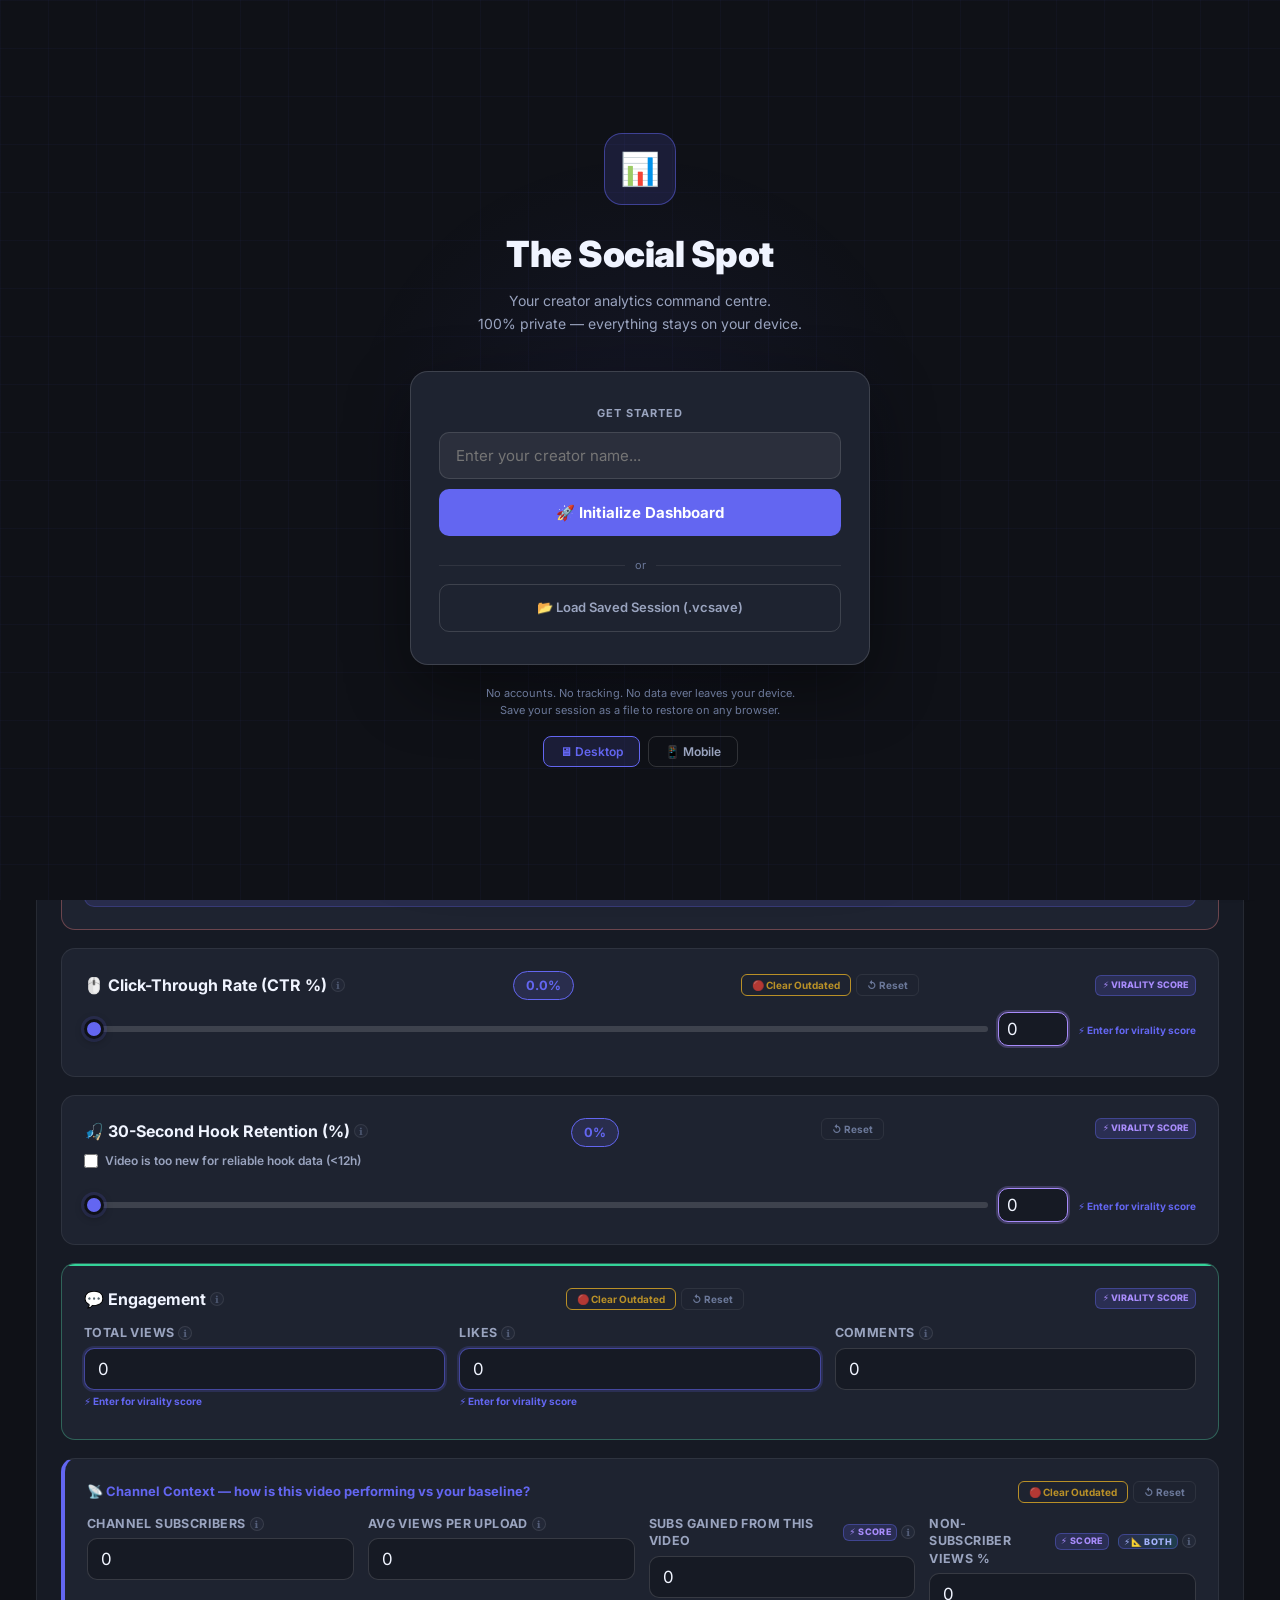
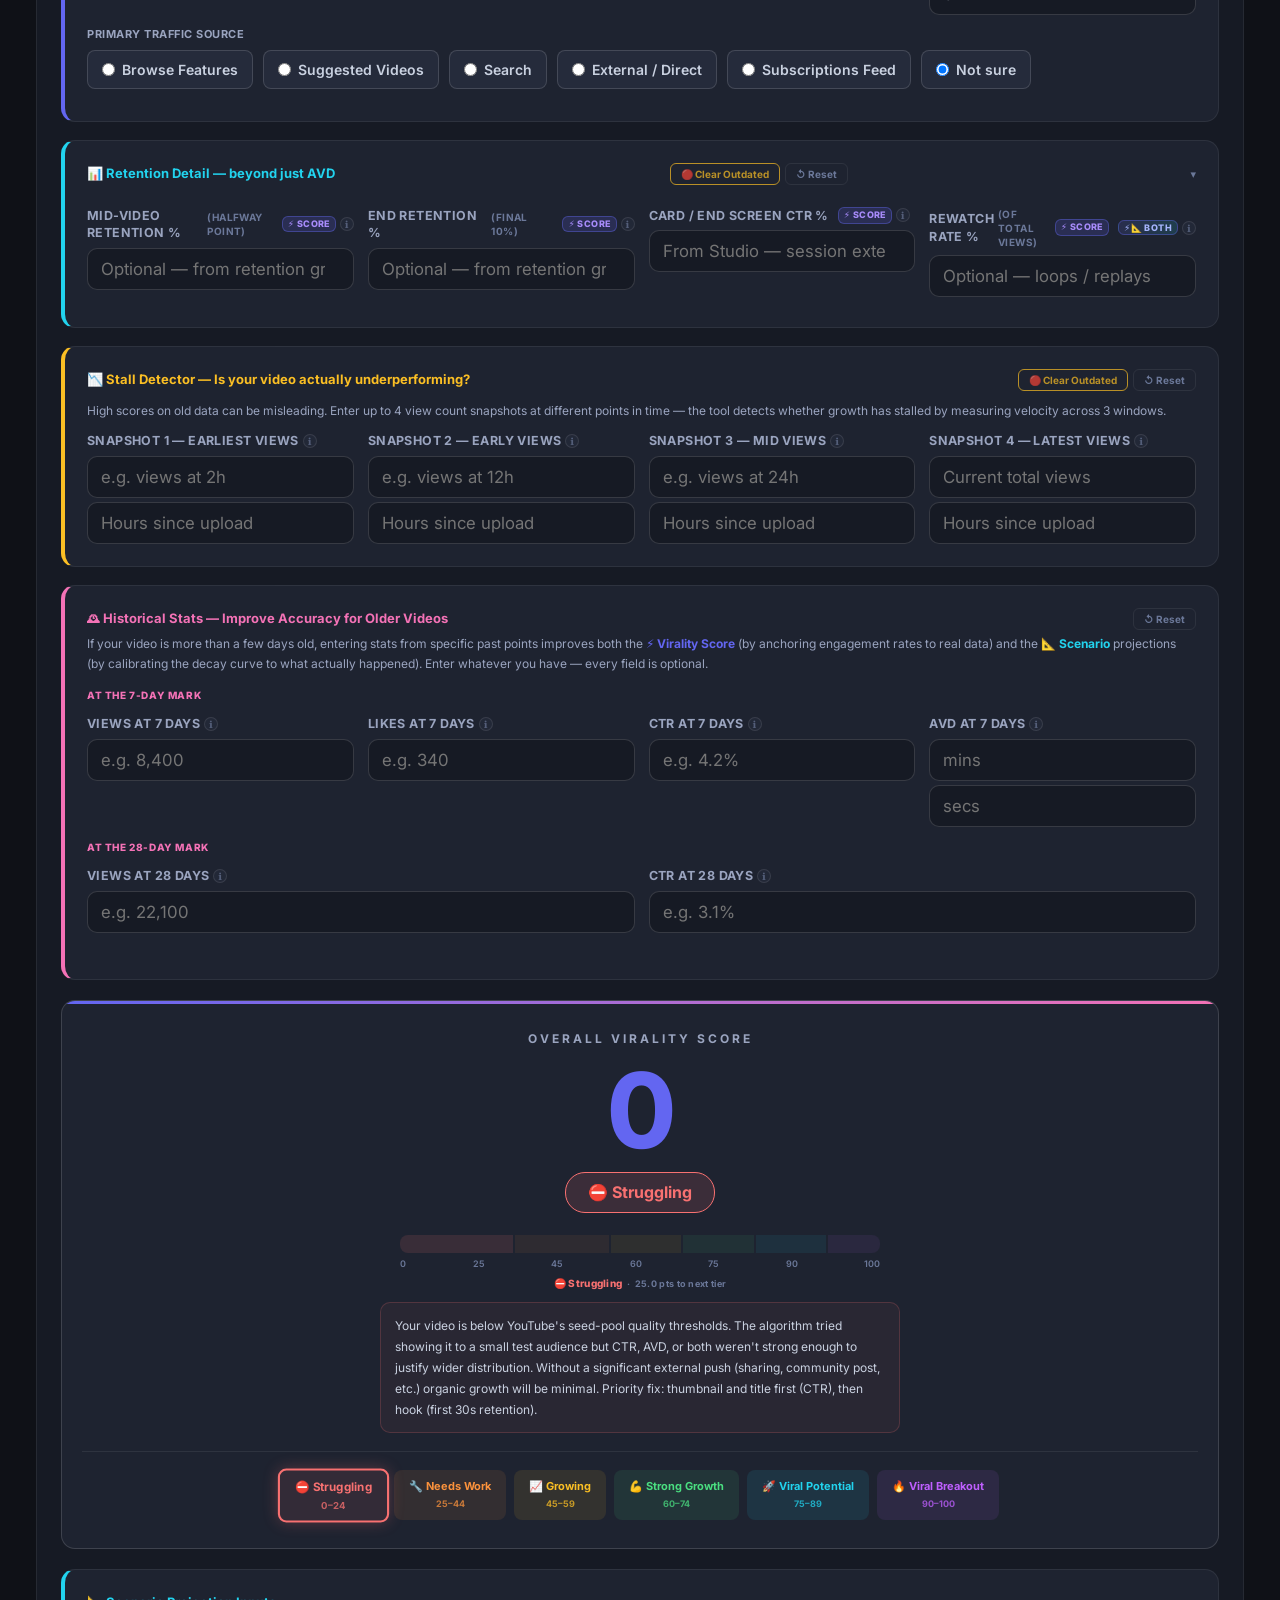
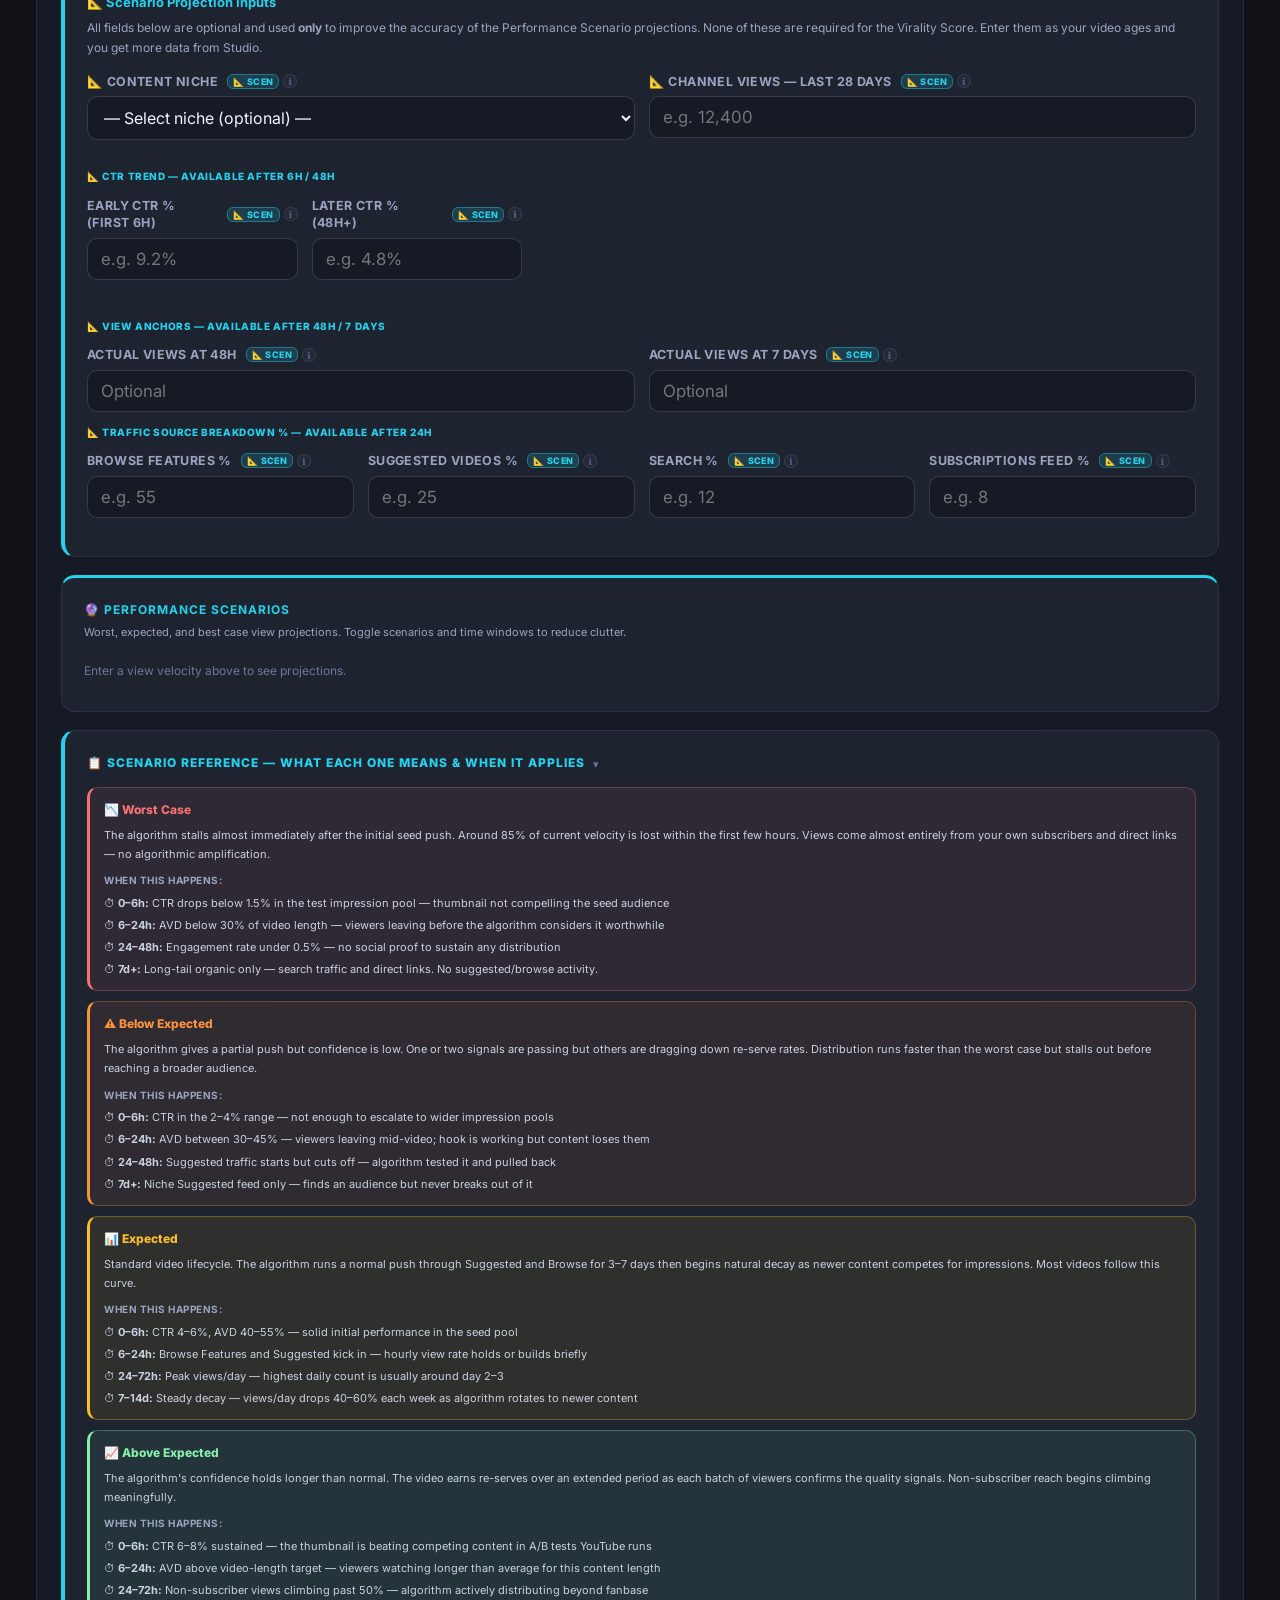
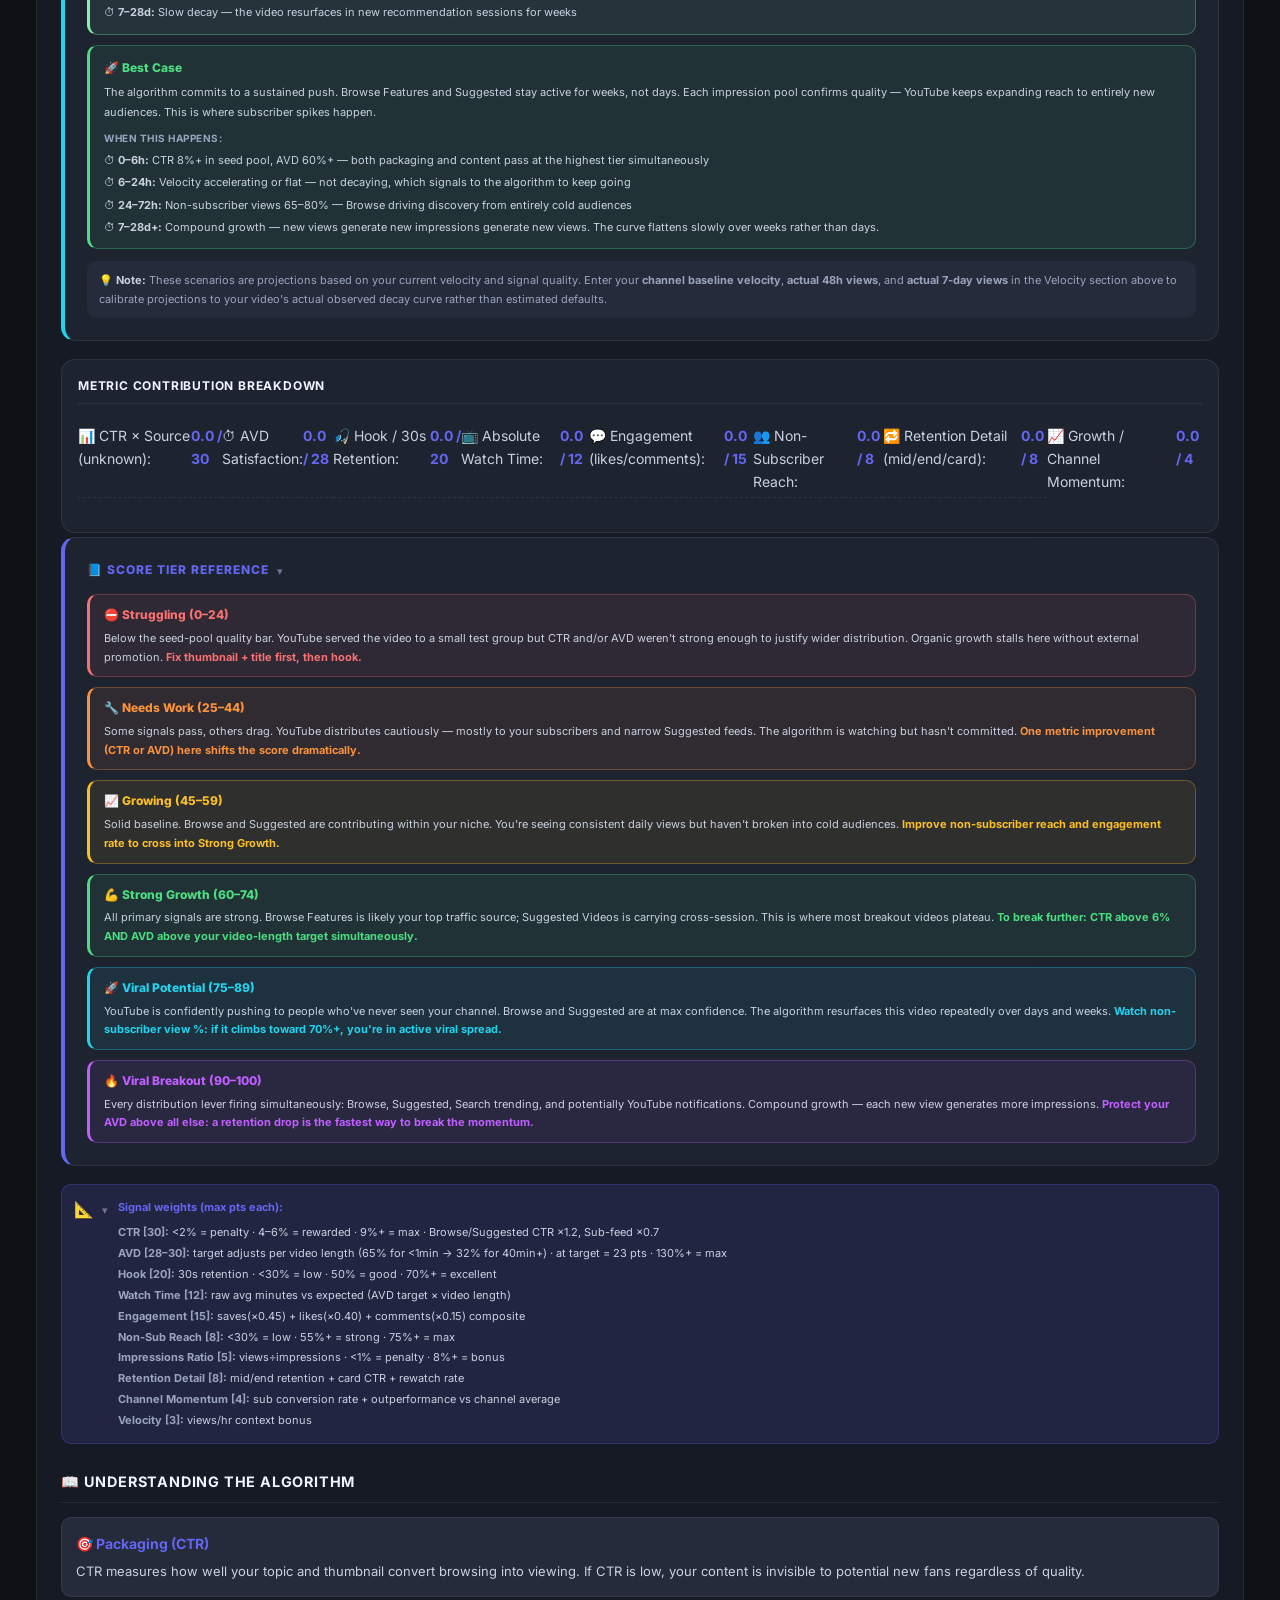
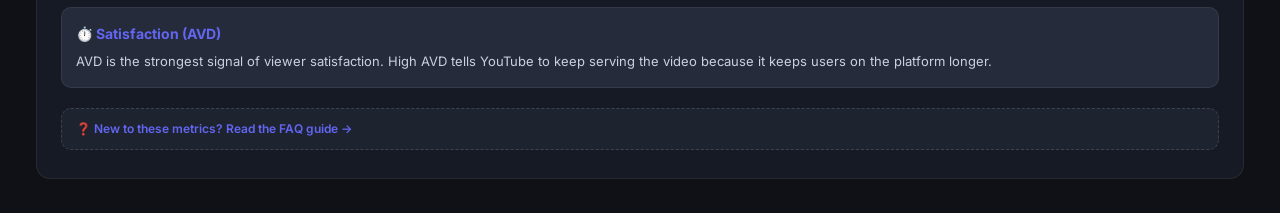
==== commit 9fa0844d: "Update index.html" ====
--- a/index.html
+++ b/index.html
@@ -654,69 +654,35 @@
    SLIDER SYSTEM — clean, reliable, cross-browser
 ═══════════════════════════════════════════════ */
 
-/* ─── Sliders ─── */
+/* ═══════════════════════════════════════════════
+   IMPROVED SLIDERS
+═══════════════════════════════════════════════ */
 input[type=range] {
-  -webkit-appearance: none;
-  appearance: none;
-  width: 100%;
-  height: 6px;
-  border-radius: 6px;
-  outline: none;
-  cursor: pointer;
-  background: var(--border-hi);
+  -webkit-appearance: none; appearance: none; width: 100%;
+  height: 6px; border-radius: 6px; outline: none; cursor: pointer;
+  background: linear-gradient(to right,
+    var(--primary) 0%,
+    var(--primary) var(--val, 0%),
+    var(--border-hi) var(--val, 0%),
+    var(--border-hi) 100%);
+  transition: background 0.1s;
 }
 input[type=range]::-webkit-slider-thumb {
-  -webkit-appearance: none;
-  width: 22px; height: 22px;
-  border-radius: 50%;
-  background: var(--primary);
-  border: 3px solid var(--bg);
-  box-shadow: 0 0 0 3px var(--primary-dim), 0 2px 8px rgba(0,0,0,0.45);
-  cursor: pointer;
-  transition: transform 0.12s, box-shadow 0.12s;
+  -webkit-appearance: none; width: 20px; height: 20px; border-radius: 50%;
+  background: var(--primary); cursor: pointer; border: 3px solid var(--bg);
+  box-shadow: 0 0 0 3px var(--primary-dim), 0 2px 8px rgba(0,0,0,0.4);
+  transition: transform 0.15s, box-shadow 0.15s;
 }
 input[type=range]::-webkit-slider-thumb:hover {
-  transform: scale(1.22);
-  box-shadow: 0 0 0 6px var(--primary-dim), 0 3px 12px rgba(0,0,0,0.55);
-}
-input[type=range]:focus::-webkit-slider-thumb {
-  box-shadow: 0 0 0 6px var(--primary-dim);
-}
-input[type=range]::-moz-range-track {
-  height: 6px; border-radius: 6px; background: var(--border-hi);
+  transform: scale(1.25);
+  box-shadow: 0 0 0 5px var(--primary-dim), 0 4px 14px rgba(0,0,0,0.5);
 }
 input[type=range]::-moz-range-thumb {
-  width: 22px; height: 22px;
-  border-radius: 50%;
-  background: var(--primary);
-  border: 3px solid var(--bg);
+  width: 20px; height: 20px; border-radius: 50%;
+  background: var(--primary); cursor: pointer; border: 3px solid var(--bg);
   box-shadow: 0 0 0 3px var(--primary-dim);
-  cursor: pointer;
-}
-.slider-row {
-  display: flex;
-  align-items: center;
-  gap: 10px;
-  margin: 8px 0 4px;
-}
-.slider-row input[type=range] { flex: 1; min-width: 0; }
-.slider-num {
-  width: 68px;
-  flex-shrink: 0;
-  padding: 7px 8px;
-  background: var(--bg2);
-  border: 1px solid var(--border-hi);
-  border-radius: var(--radius);
-  font-size: 1rem;
-  font-weight: 700;
-  color: var(--text-bright);
-  text-align: center;
-}
-.slider-num:focus {
-  outline: none;
-  border-color: var(--primary);
-  box-shadow: 0 0 0 2px var(--primary-dim);
-}
+}
+input[type=range]:focus::-webkit-slider-thumb { box-shadow: 0 0 0 6px var(--primary-dim); }
 
 /* Value badge that updates next to label */
 .slider-val {
@@ -1597,15 +1563,15 @@
     </div></div>
 
     <div id="sv_t1_ctr" class="sv-wrap"><div class="control-card">
-      <div class="label-flex"><span style="cursor:help;position:relative;" class="tip-wrap">🖱️ Click-Through Rate (CTR %)<span class="tip-popup"><strong>CTR — Enter your CURRENT / LATEST value</strong><br><br>This is the <em>most recent</em> CTR from Studio, not a lifetime average. YouTube's algorithm evaluates CTR in real time as it decides whether to expand distribution — an old average will give you an inaccurate score.<br><br>CTR naturally declines over time: early CTR (first few hours) is driven by your most engaged subscribers clicking fast, then normalises as the algorithm serves cold audiences. A CTR dropping from 8% to 4% over 48h is normal and healthy.<span class="tip-path">YouTube Studio → Analytics → your video → Reach tab → "Click-through rate (CTR)" — set the date range to the last 1–2 days for the most current reading</span></span></span><span class="val-badge" id="ctrVal">0.0%</span></div>
-      <div class="slider-row">
-        <input type="range" id="ctr" min="0" max="25" step="0.1" value="0" oninput="syncSlider('ctr','ctrNum');updateTab1()">
-        <input type="text" inputmode="decimal" id="ctrNum" value="0" class="slider-num" oninput="syncNum('ctrNum','ctr');updateTab1()" placeholder="0.0">
+      <div class="label-flex"><span style="cursor:help;position:relative;" class="tip-wrap">🖱️ Click-Through Rate (CTR %)<span class="tip-popup"><strong>CTR — Enter your CURRENT / LATEST value</strong> — the most recent CTR from Studio, not a lifetime average. YouTube evaluates CTR in real time.<span class="tip-path">YouTube Studio → Analytics → your video → Reach tab → "Click-through rate (CTR)"</span></span></span><span class="val-badge" id="ctrVal">0.0%</span></div>
+      <div style="display:flex;gap:10px;align-items:center;">
+        <input type="range" id="ctr" min="0" max="25" step="0.1" value="0" oninput="syncSlider('ctr','ctrNum');updateTab1()" style="flex:1;">
+        <input type="text" inputmode="decimal" id="ctrNum" value="0" style="width:70px;padding:6px 8px;" oninput="syncNum('ctrNum','ctr');updateTab1()">
       </div>
       <div id="ctrBenchmark" style="margin-top:8px;font-size:11px;color:var(--text-dim);"></div>
     </div></div>
 
-    <div id="sv_t1_hook" class="sv-wrap"><div id="retGroup" class="control-card">
+    <div id="sv_t1_hook" class="sv-wrap"><div id="retGroup" data-sv- class="control-card">
       <div class="label-flex" style="align-items:flex-start;">
         <div>
           <span style="cursor:help;position:relative;" class="tip-wrap">🎣 30-Second Hook Retention (%)<span class="tip-popup"><strong>30s Hook Retention</strong> — what % of viewers are still watching 30 seconds in. YouTube uses this as an early-drop signal — a sharp drop here is penalised even if overall AVD looks ok.<span class="tip-path">YouTube Studio → Analytics → your video → Engagement tab → "Audience retention" graph → read the % at the 30-second mark</span></span></span>
@@ -1618,9 +1584,9 @@
         </div>
         <span class="val-badge" id="retVal">0%</span>
       </div>
-      <div class="slider-row">
-        <input type="range" id="ret" min="0" max="100" step="1" value="0" oninput="syncSlider('ret','retNum');updateTab1()">
-        <input type="text" inputmode="decimal" id="retNum" value="0" class="slider-num" oninput="syncNum('retNum','ret');updateTab1()" placeholder="0">
+      <div style="display:flex;gap:10px;align-items:center;">
+        <input type="range" id="ret" min="0" max="100" step="1" value="0" oninput="syncSlider('ret','retNum');updateTab1()" style="flex:1;">
+        <input type="text" inputmode="decimal" id="retNum" value="0" style="width:70px;padding:6px 8px;" oninput="syncNum('retNum','ret');updateTab1()">
       </div>
     </div></div>
 
@@ -2318,17 +2284,8 @@
           <span class="val-badge" id="c_rpm_val" style="color:var(--secondary);border-color:var(--secondary);background:var(--secondary-dim);">$2.00 – $5.00</span>
         </div>
         <div style="display:flex;gap:20px;margin-top:10px;">
-          <div style="flex:1;"><label style="font-size:11px;color:var(--text-dim);font-weight:700;font-family:var(--font-mono);display:block;margin-bottom:6px;">Min RPM ($) <span style="color:var(--text-muted);font-weight:400;">slider: $0.50–$50</span></label>
-          <div class="slider-row">
-            <input type="range" id="c_rpm_min" min="0.5" max="50" step="0.1" value="2.0" oninput="syncSlider('c_rpm_min','c_rpm_minNum');updateRpmSliders('min')">
-            <input type="text" inputmode="decimal" id="c_rpm_minNum" value="2.0" class="slider-num" style="width:70px;" oninput="syncNum('c_rpm_minNum','c_rpm_min');updateRpmSliders('min')">
-          </div></div>
-          <div style="flex:1;"><label style="font-size:11px;color:var(--text-dim);font-weight:700;font-family:var(--font-mono);display:block;margin-bottom:6px;">Max RPM ($) <span style="color:var(--text-muted);font-weight:400;">type any value up to $50+</span></label>
-          <div class="slider-row">
-            <input type="range" id="c_rpm_max" min="0.5" max="50" step="0.1" value="5.0" oninput="syncSlider('c_rpm_max','c_rpm_maxNum');updateRpmSliders('max')">
-            <input type="text" inputmode="decimal" id="c_rpm_maxNum" value="5.0" class="slider-num" style="width:70px;" oninput="syncNum('c_rpm_maxNum','c_rpm_max');updateRpmSliders('max')">
-          </div></div>
-        </div>
+          <div style="flex:1;"><label style="font-size:11px;color:var(--text-dim);font-weight:700;font-family:var(--font-mono);display:block;margin-bottom:6px;">Min RPM ($) <span style="color:var(--text-muted);font-weight:400;">slider: $0.50–$50</span></label><input type="range" id="c_rpm_min" min="0.5" max="50" step="0.1" value="2.0" oninput="syncSlider('c_rpm_min','c_rpm_minNum');updateRpmSliders('min')"><input type="text" inputmode="decimal" id="c_rpm_minNum" value="2.0" style="width:70px;margin-top:4px;padding:4px 6px;background:var(--bg2);border:1px solid var(--border-hi);border-radius:var(--radius);font-size:11px;color:var(--text-bright);" oninput="syncNum('c_rpm_minNum','c_rpm_min');updateRpmSliders('min');updateRpmSliders('min')"></div>
+          <div style="flex:1;"><label style="font-size:11px;color:var(--text-dim);font-weight:700;font-family:var(--font-mono);display:block;margin-bottom:6px;">Max RPM ($) <span style="color:var(--text-muted);font-weight:400;">type any value up to $50+</span></label><input type="range" id="c_rpm_max" min="0.5" max="50" step="0.1" value="5.0" oninput="syncSlider('c_rpm_max','c_rpm_maxNum');updateRpmSliders('max')"><input type="text" inputmode="decimal" id="c_rpm_maxNum" value="5.0" style="width:70px;margin-top:4px;padding:4px 6px;background:var(--bg2);border:1px solid var(--border-hi);border-radius:var(--radius);font-size:11px;color:var(--text-bright);" oninput="syncNum('c_rpm_maxNum','c_rpm_max');updateRpmSliders('max');updateRpmSliders('max')"></div></div>
         <div class="insight-box">
           <span class="icon">🎯</span>
           <div id="c_niche_suggestion">Set your RPM to see niche suggestions.</div>
@@ -2551,7 +2508,7 @@
             <div class="slider-row">
             <div class="slider-row">
               <input type="range" id="ig_avd" min="0" max="150" step="1" value="0" oninput="syncSlider('ig_avd','ig_avdNum');updateIG()" style="flex:1;">
-              <input type="text" inputmode="decimal" id="ig_avdNum" value="0" class="slider-num" style="width:64px;" oninput="syncNum('ig_avdNum','ig_avd');updateIG()">
+              <input type="text" inputmode="decimal" id="ig_avdNum" value="0" style="width:60px;padding:5px 7px;background:var(--bg2);border:1px solid var(--border-hi);border-radius:var(--radius);font-size:12px;color:var(--text-bright);" oninput="syncNum('ig_avdNum','ig_avd');updateIG()">
             </div>
             <div style="font-size:11px;color:var(--text-muted);margin-top:4px;">Instagram Insights → Reel → Avg watch time ÷ reel length. Over 100% = looping.</div>
           </div>
@@ -8873,17 +8830,7 @@
 
   function updateShortsRpm(){const n=document.getElementById('cs_niche')?.value;const rpmMap={gaming:0.025,lifestyle:0.04,tech:0.05,finance:0.08,beauty:0.04,fitness:0.045,food:0.035,news:0.05};const rpmEl=document.getElementById('cs_rpm'),noteEl=document.getElementById('cs_niche_note');if(!rpmEl)return;if(n&&n!=='custom'&&rpmMap[n]){rpmEl.value=rpmMap[n].toFixed(3);if(noteEl)noteEl.innerHTML='📌 '+n+' Shorts RPM';}else if(noteEl)noteEl.innerHTML='';}
 
-  function updateSliderFill(el) {
-    if (!el) return;
-    const min = parseFloat(el.min) || 0;
-    const max = parseFloat(el.max) || 100;
-    const val = parseFloat(el.value) || 0;
-    const p   = Math.min(Math.max((val - min) / (max - min), 0), 1) * 100;
-    el.style.background =
-      `linear-gradient(to right, var(--primary) ${p}%, var(--border-hi) ${p}%)`;
-    el.style.backgroundSize  = '';
-    el.style.backgroundPosition = '';
-  }
+  function updateSliderFill(el){if(!el)return;const min=parseFloat(el.min)||0,max=parseFloat(el.max)||100,val=parseFloat(el.value)||0;el.style.setProperty('--val',((val-min)/(max-min)*100)+'%');}
 
   function refreshAllSliders() {
     document.querySelectorAll('input[type=range]').forEach(updateSliderFill);
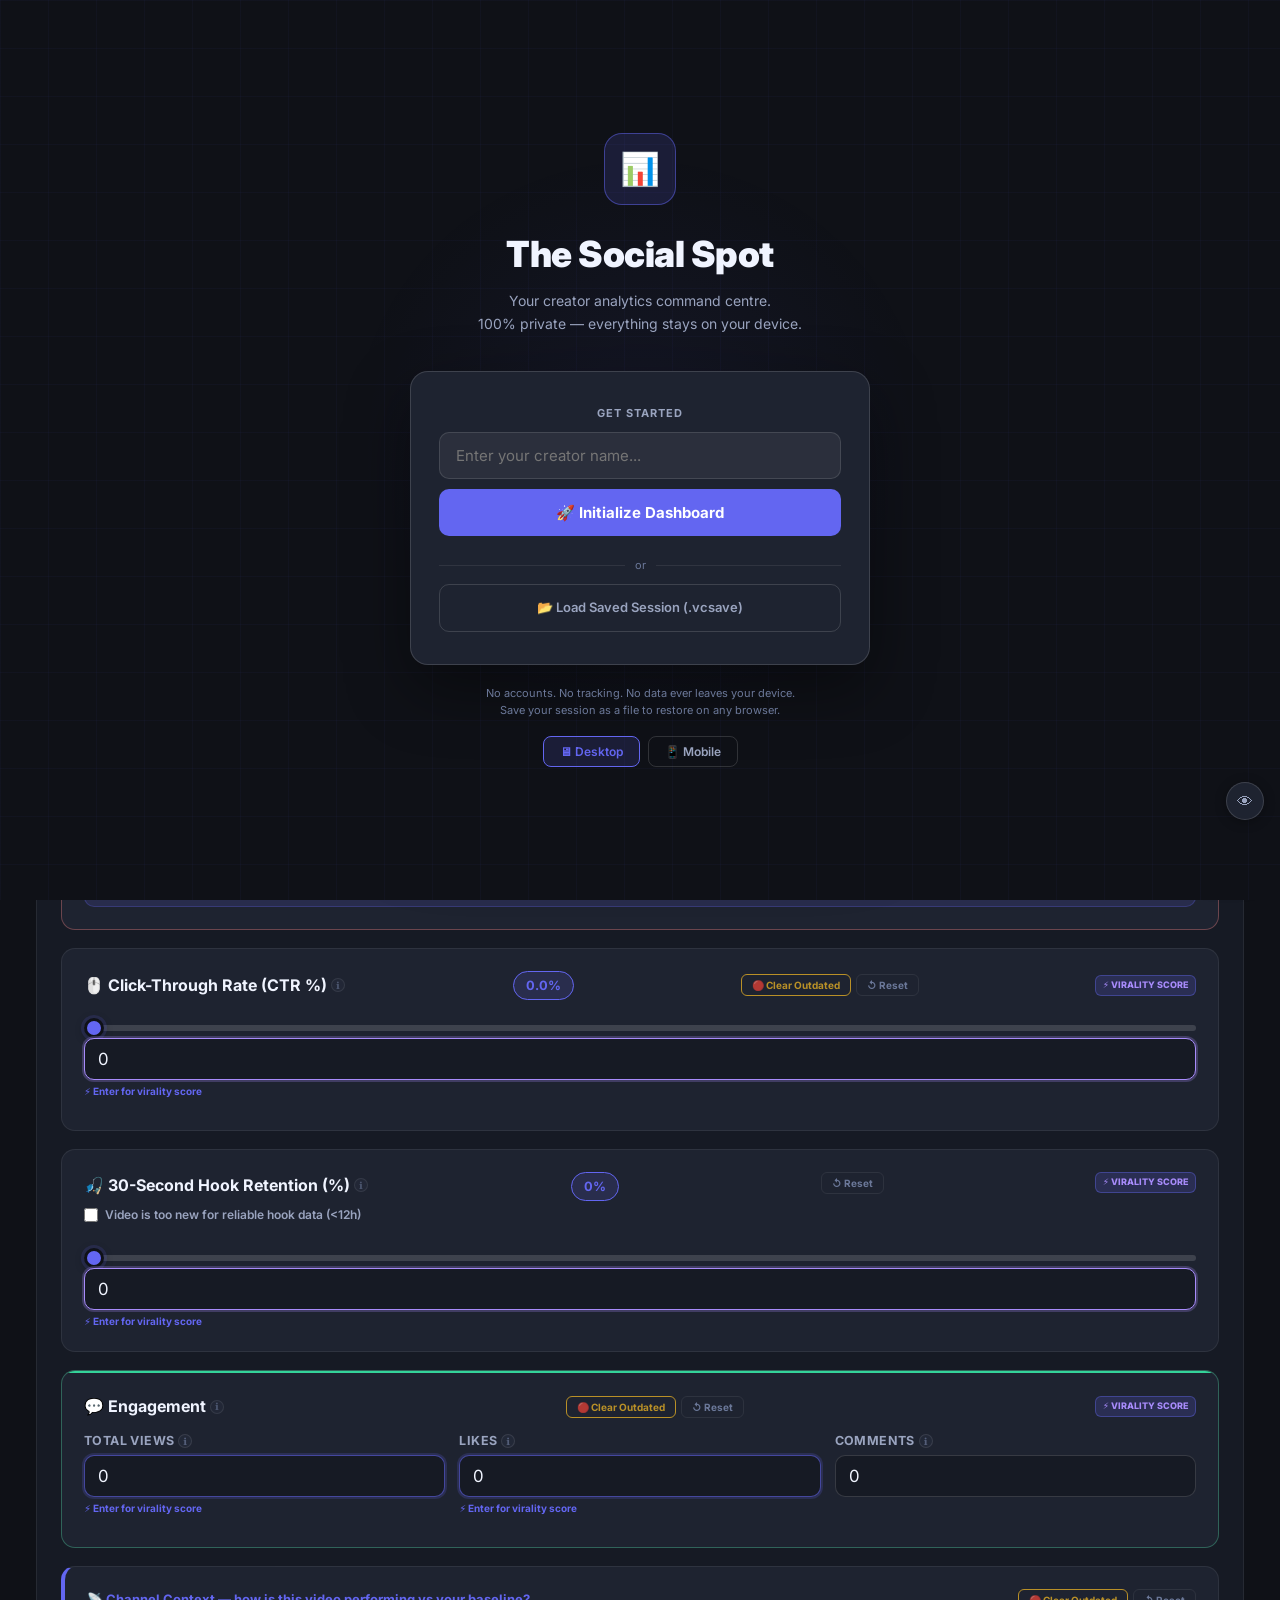
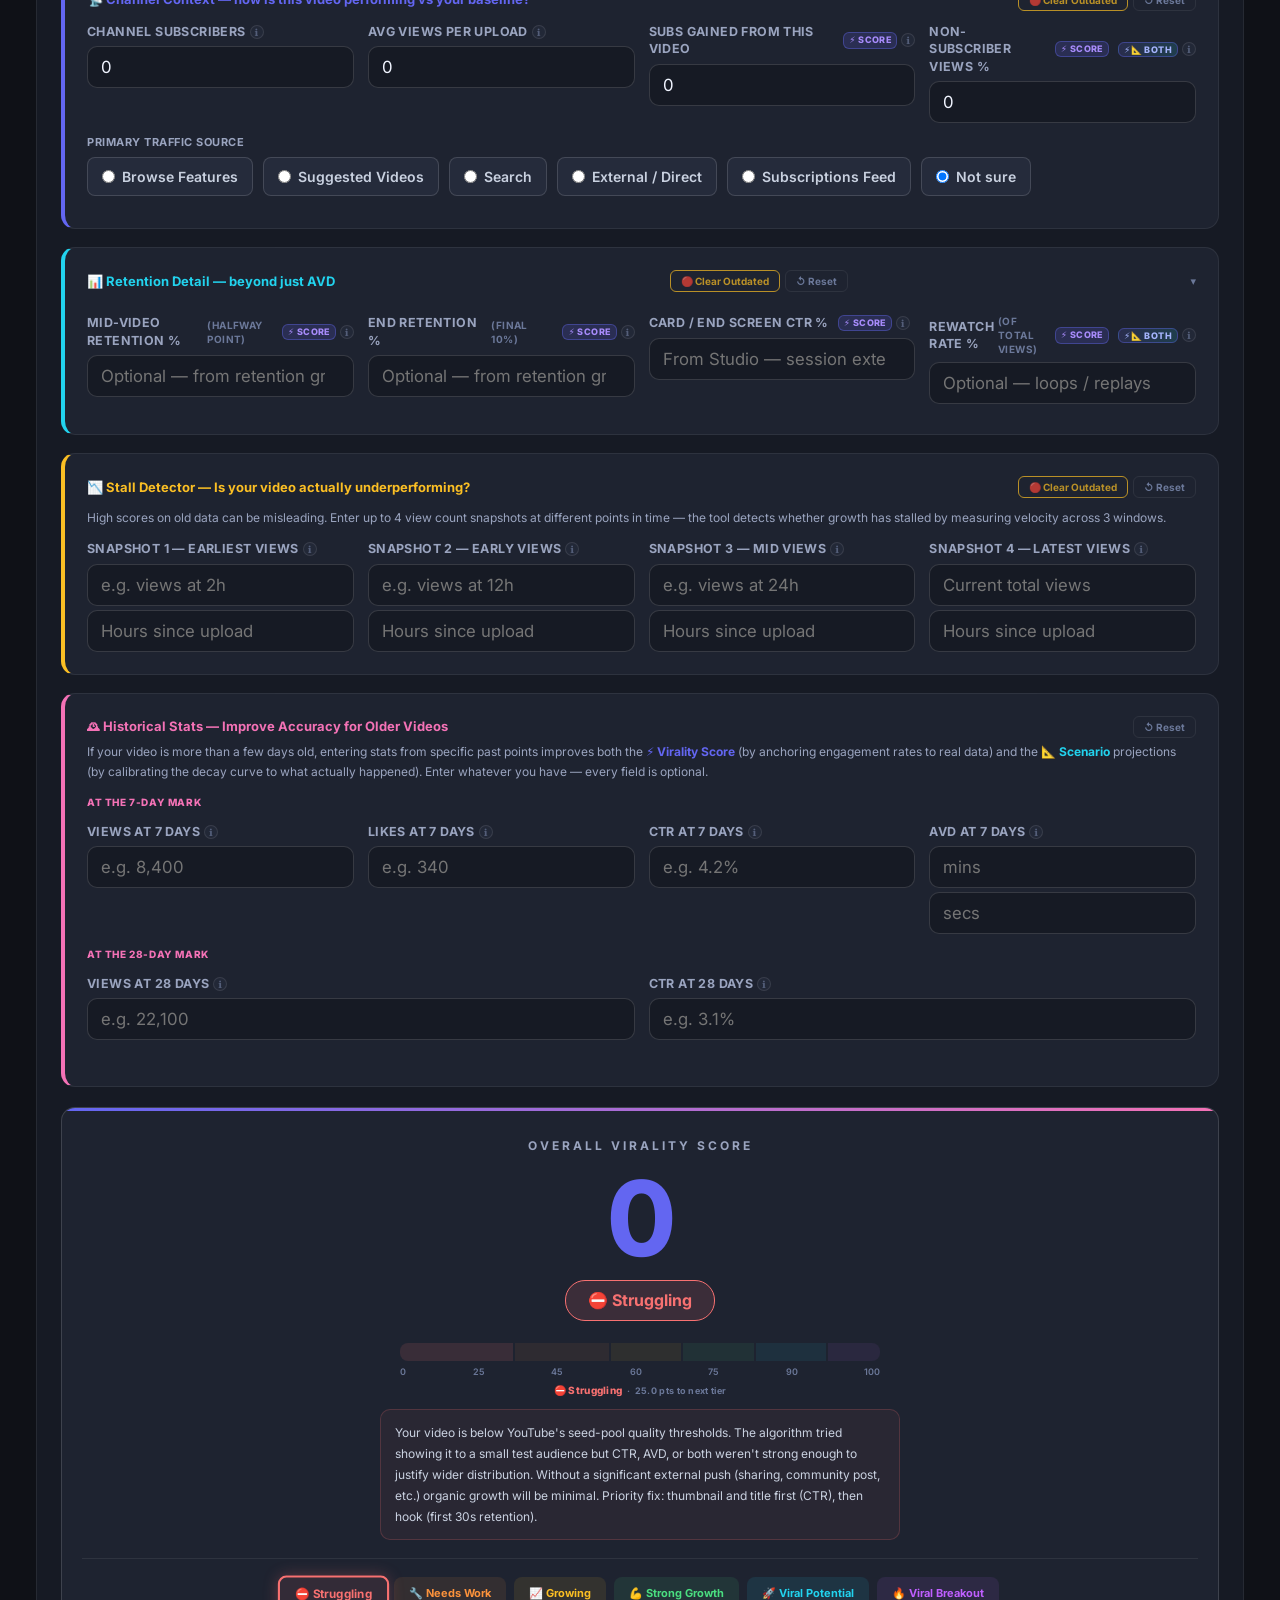
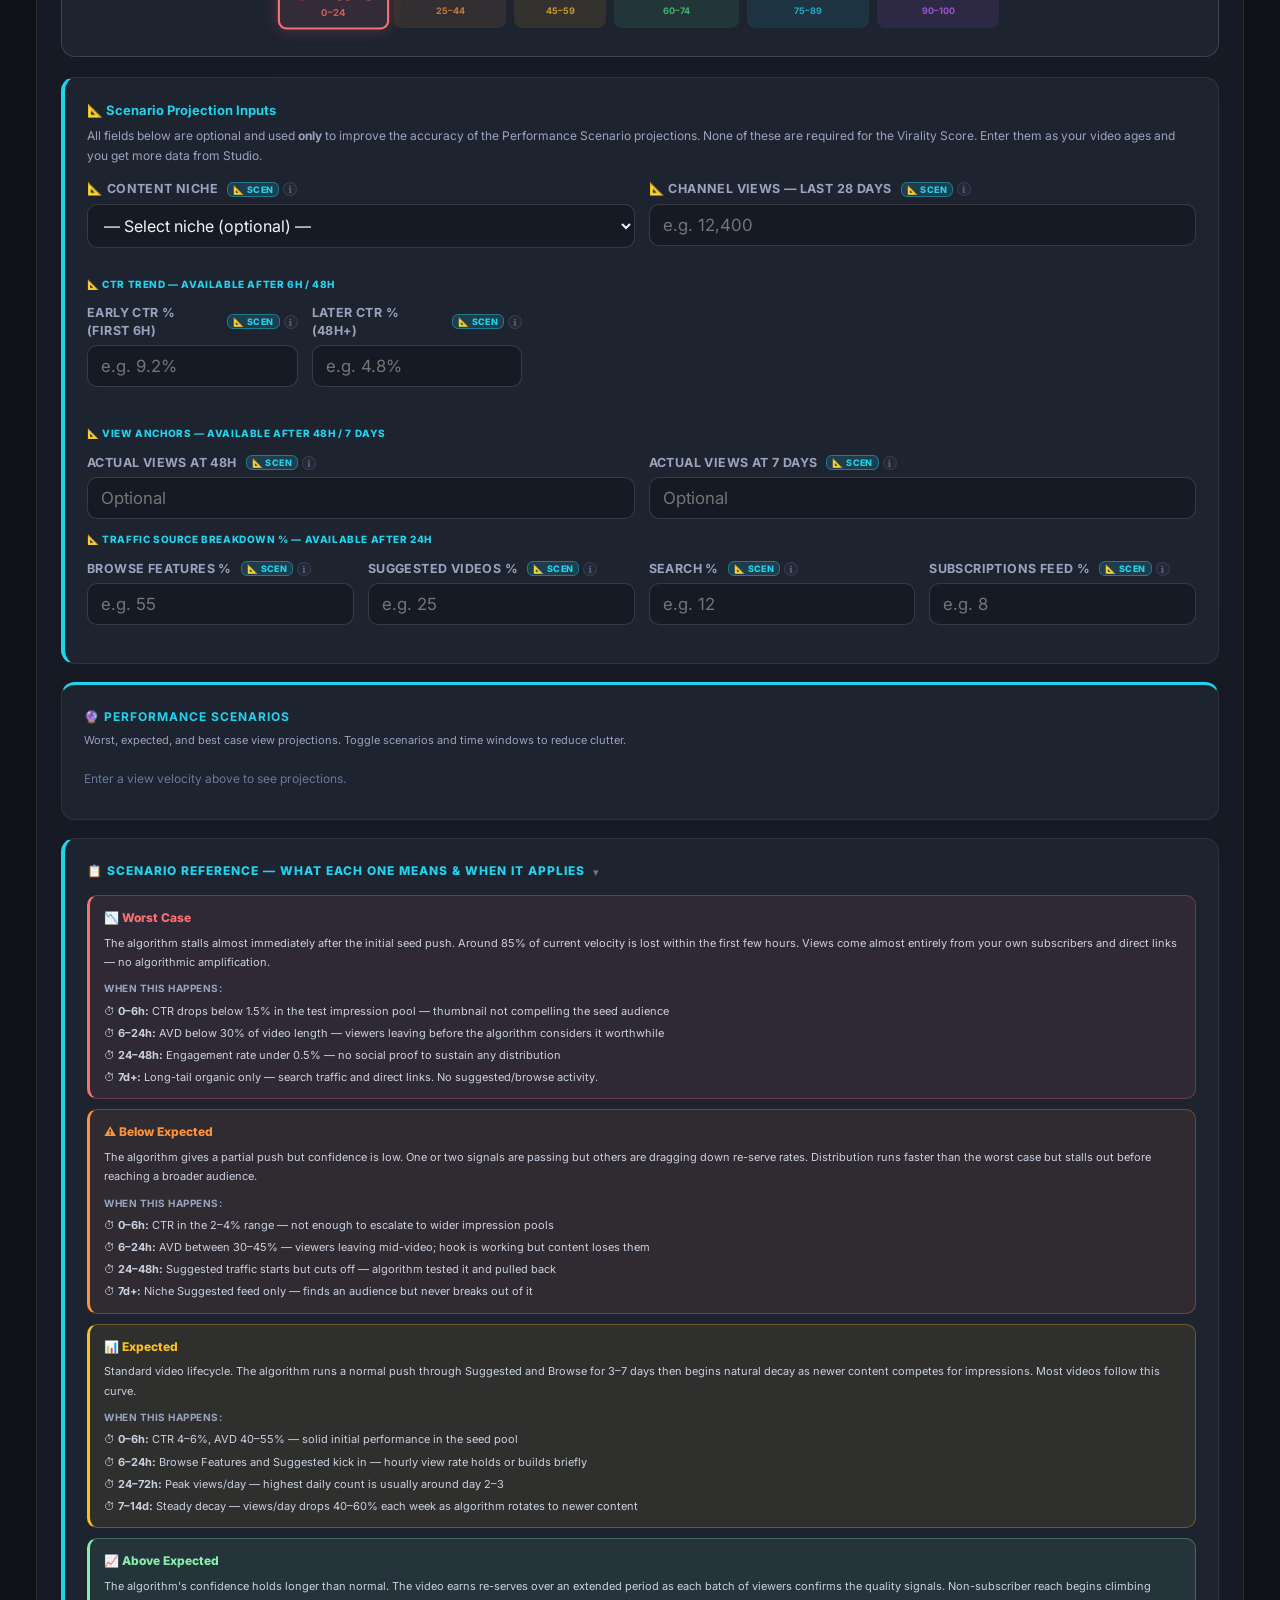
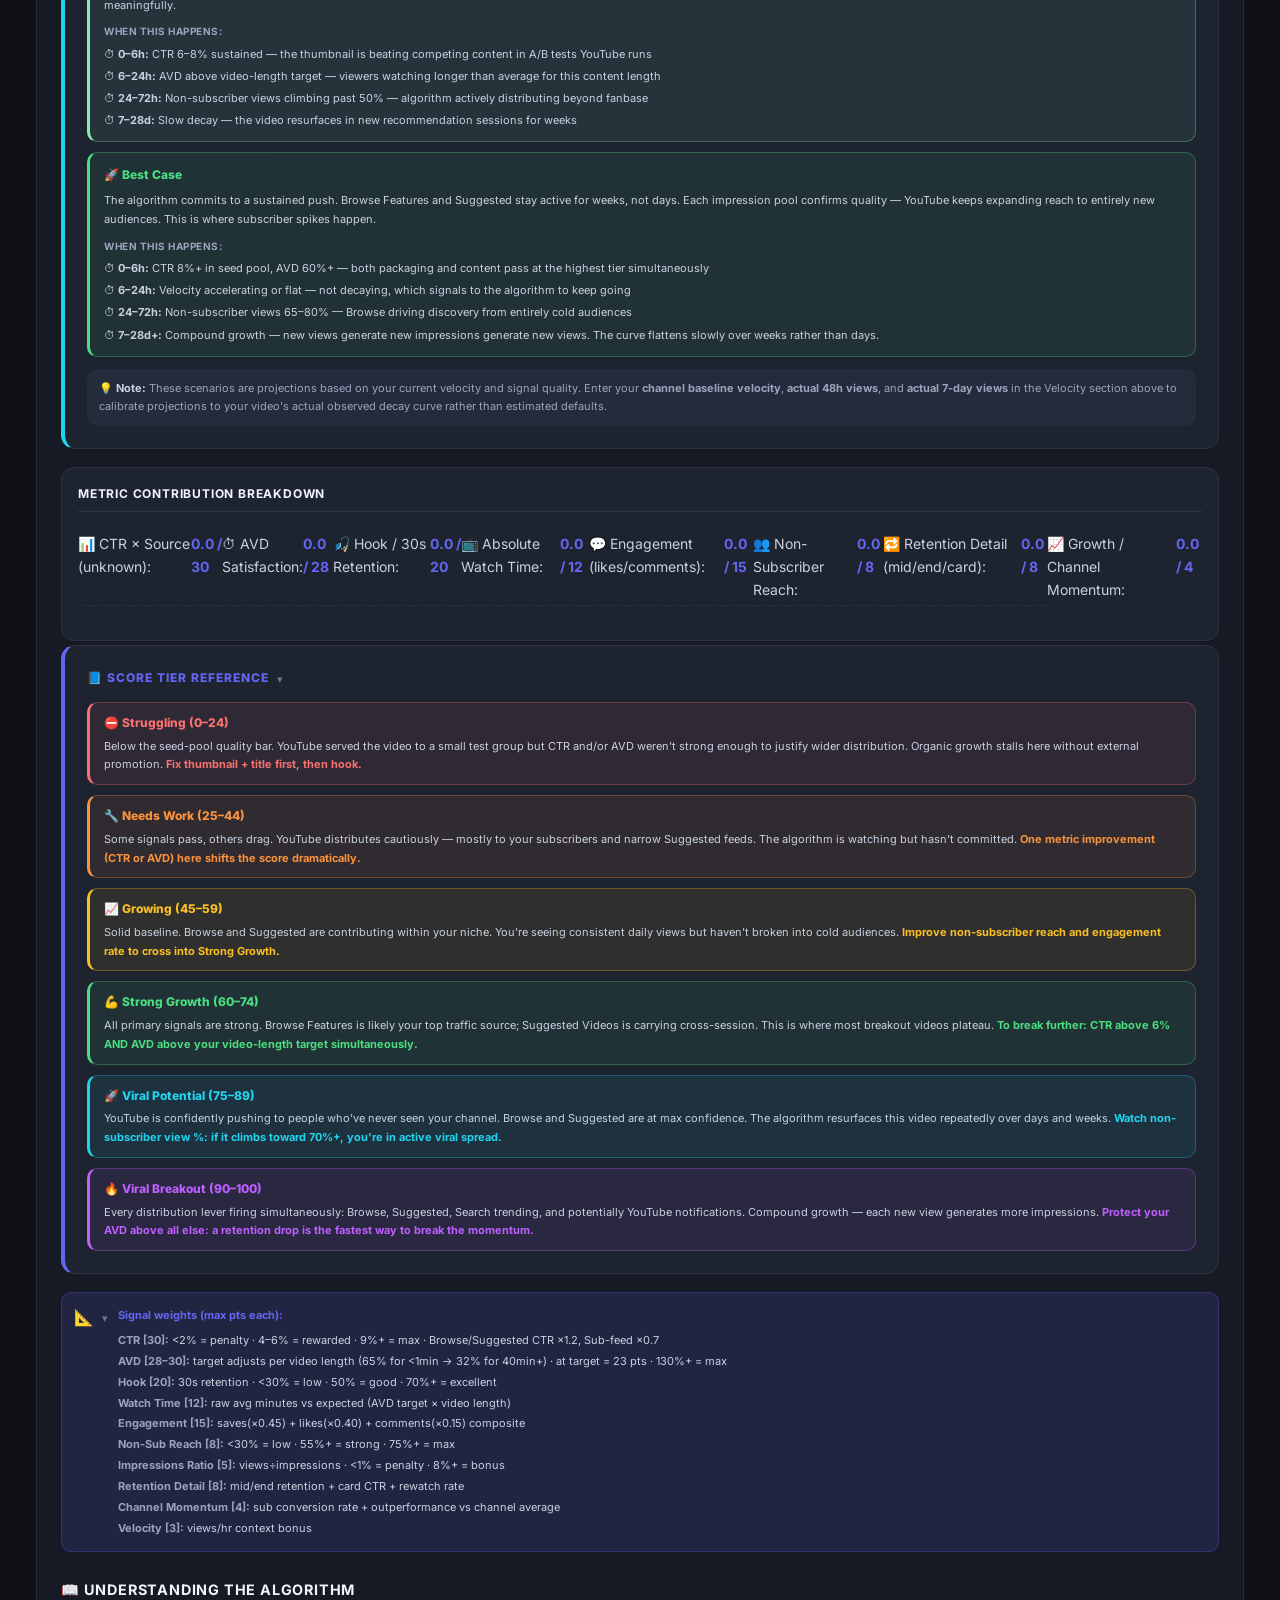
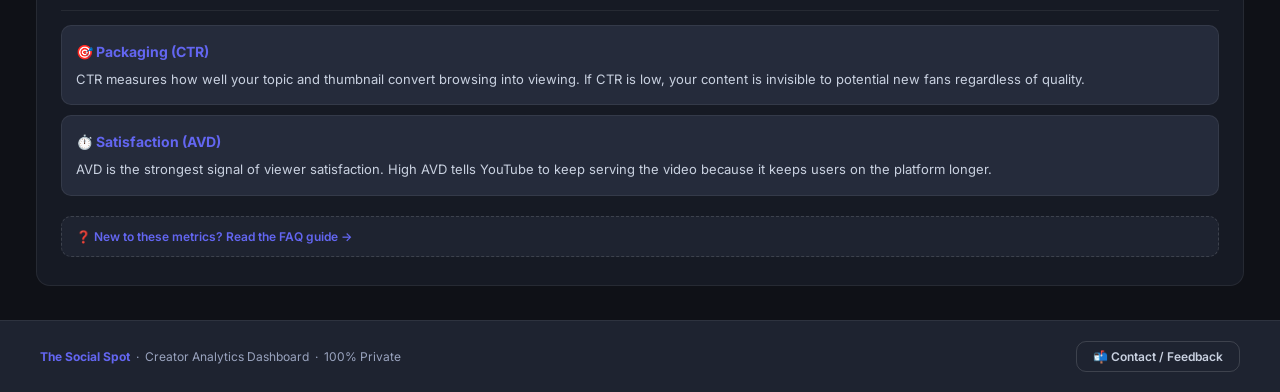
==== commit f34109a1: "Update index.html" ====
--- a/index.html
+++ b/index.html
@@ -1564,9 +1564,9 @@
 
     <div id="sv_t1_ctr" class="sv-wrap"><div class="control-card">
       <div class="label-flex"><span style="cursor:help;position:relative;" class="tip-wrap">🖱️ Click-Through Rate (CTR %)<span class="tip-popup"><strong>CTR — Enter your CURRENT / LATEST value</strong> — the most recent CTR from Studio, not a lifetime average. YouTube evaluates CTR in real time.<span class="tip-path">YouTube Studio → Analytics → your video → Reach tab → "Click-through rate (CTR)"</span></span></span><span class="val-badge" id="ctrVal">0.0%</span></div>
-      <div style="display:flex;gap:10px;align-items:center;">
+      <div class="slider-row">
         <input type="range" id="ctr" min="0" max="25" step="0.1" value="0" oninput="syncSlider('ctr','ctrNum');updateTab1()" style="flex:1;">
-        <input type="text" inputmode="decimal" id="ctrNum" value="0" style="width:70px;padding:6px 8px;" oninput="syncNum('ctrNum','ctr');updateTab1()">
+        <input type="text" inputmode="decimal" id="ctrNum" value="0" class="slider-num" oninput="syncNum('ctrNum','ctr');updateTab1()">
       </div>
       <div id="ctrBenchmark" style="margin-top:8px;font-size:11px;color:var(--text-dim);"></div>
     </div></div>
@@ -1584,9 +1584,9 @@
         </div>
         <span class="val-badge" id="retVal">0%</span>
       </div>
-      <div style="display:flex;gap:10px;align-items:center;">
-        <input type="range" id="ret" min="0" max="100" step="1" value="0" oninput="syncSlider('ret','retNum');updateTab1()" style="flex:1;">
-        <input type="text" inputmode="decimal" id="retNum" value="0" style="width:70px;padding:6px 8px;" oninput="syncNum('retNum','ret');updateTab1()">
+      <div class="slider-row">
+        <input type="range" id="ret" min="0" max="100" step="1" value="0" oninput="syncSlider('ret','retNum');updateTab1()">
+        <input type="text" inputmode="decimal" id="retNum" value="0" class="slider-num" oninput="syncNum('retNum','ret');updateTab1()" placeholder="0">
       </div>
     </div></div>
 
@@ -1774,6 +1774,7 @@
             <option value="travel">✈️ Travel / Adventure</option>
             <option value="comedy">😂 Comedy / Skits</option>
             <option value="automotive">🚗 Automotive</option>
+            <option value="collectibles">🪙 Collectibles / Hobbyist</option>
           </select>
           <div id="nicheNote" style="font-size:11px;color:var(--text-dim);margin-top:4px;min-height:12px;"></div>
         </div>
@@ -2284,8 +2285,8 @@
           <span class="val-badge" id="c_rpm_val" style="color:var(--secondary);border-color:var(--secondary);background:var(--secondary-dim);">$2.00 – $5.00</span>
         </div>
         <div style="display:flex;gap:20px;margin-top:10px;">
-          <div style="flex:1;"><label style="font-size:11px;color:var(--text-dim);font-weight:700;font-family:var(--font-mono);display:block;margin-bottom:6px;">Min RPM ($) <span style="color:var(--text-muted);font-weight:400;">slider: $0.50–$50</span></label><input type="range" id="c_rpm_min" min="0.5" max="50" step="0.1" value="2.0" oninput="syncSlider('c_rpm_min','c_rpm_minNum');updateRpmSliders('min')"><input type="text" inputmode="decimal" id="c_rpm_minNum" value="2.0" style="width:70px;margin-top:4px;padding:4px 6px;background:var(--bg2);border:1px solid var(--border-hi);border-radius:var(--radius);font-size:11px;color:var(--text-bright);" oninput="syncNum('c_rpm_minNum','c_rpm_min');updateRpmSliders('min');updateRpmSliders('min')"></div>
-          <div style="flex:1;"><label style="font-size:11px;color:var(--text-dim);font-weight:700;font-family:var(--font-mono);display:block;margin-bottom:6px;">Max RPM ($) <span style="color:var(--text-muted);font-weight:400;">type any value up to $50+</span></label><input type="range" id="c_rpm_max" min="0.5" max="50" step="0.1" value="5.0" oninput="syncSlider('c_rpm_max','c_rpm_maxNum');updateRpmSliders('max')"><input type="text" inputmode="decimal" id="c_rpm_maxNum" value="5.0" style="width:70px;margin-top:4px;padding:4px 6px;background:var(--bg2);border:1px solid var(--border-hi);border-radius:var(--radius);font-size:11px;color:var(--text-bright);" oninput="syncNum('c_rpm_maxNum','c_rpm_max');updateRpmSliders('max');updateRpmSliders('max')"></div></div>
+          <div style="flex:1;"><label style="font-size:11px;color:var(--text-dim);font-weight:700;font-family:var(--font-mono);display:block;margin-bottom:6px;">Min RPM ($) <span style="color:var(--text-muted);font-weight:400;">slider: $0.50–$50</span></label><div class="slider-row"><input type="range" id="c_rpm_min" min="0.5" max="50" step="0.1" value="2.0" oninput="syncSlider('c_rpm_min','c_rpm_minNum');updateRpmSliders('min')"><input type="text" inputmode="decimal" id="c_rpm_minNum" value="2.0" class="slider-num" style="width:70px;" oninput="syncNum('c_rpm_minNum','c_rpm_min');updateRpmSliders('min')"></div></div>
+          <div style="flex:1;"><label style="font-size:11px;color:var(--text-dim);font-weight:700;font-family:var(--font-mono);display:block;margin-bottom:6px;">Max RPM ($) <span style="color:var(--text-muted);font-weight:400;">type any value up to $50+</span></label><div class="slider-row"><input type="range" id="c_rpm_max" min="0.5" max="50" step="0.1" value="5.0" oninput="syncSlider('c_rpm_max','c_rpm_maxNum');updateRpmSliders('max')"><input type="text" inputmode="decimal" id="c_rpm_maxNum" value="5.0" class="slider-num" style="width:70px;" oninput="syncNum('c_rpm_maxNum','c_rpm_max');updateRpmSliders('max')"></div></div></div>
         <div class="insight-box">
           <span class="icon">🎯</span>
           <div id="c_niche_suggestion">Set your RPM to see niche suggestions.</div>
@@ -2418,7 +2419,6 @@
           <div class="input-box">
             <div class="label-flex"><span>Completion Rate (%)</span><span class="val-badge" id="tt_avdVal" style="color:var(--tiktok);border-color:var(--tiktok);">0%</span></div>
             <div class="slider-row">
-            <div class="slider-row">
               <input type="range" id="tt_avd" min="0" max="150" step="1" value="0" oninput="syncSlider('tt_avd','tt_avdNum');updateTT()" style="flex:1;">
               <input type="text" inputmode="decimal" id="tt_avdNum" value="0" class="slider-num" style="width:64px;" oninput="syncNum('tt_avdNum','tt_avd');updateTT()">
             </div>
@@ -2426,7 +2426,6 @@
           </div>
           <div class="input-box">
             <div class="label-flex"><span>3-Second Hook Retention (%)</span><span class="val-badge" id="tt_hookVal" style="color:var(--tiktok);border-color:var(--tiktok);">0%</span></div>
-            <div class="slider-row">
             <div class="slider-row">
               <input type="range" id="tt_hook" min="0" max="100" step="1" value="0" oninput="syncSlider('tt_hook','tt_hookNum');updateTT()" style="flex:1;">
               <input type="text" inputmode="decimal" id="tt_hookNum" value="0" class="slider-num" style="width:64px;" oninput="syncNum('tt_hookNum','tt_hook');updateTT()">
@@ -2506,7 +2505,6 @@
           <div class="input-box">
             <div class="label-flex"><span>Watch/Replay Rate (%)</span><span class="val-badge" id="ig_avdVal" style="color:var(--ig);border-color:var(--ig);">0%</span></div>
             <div class="slider-row">
-            <div class="slider-row">
               <input type="range" id="ig_avd" min="0" max="150" step="1" value="0" oninput="syncSlider('ig_avd','ig_avdNum');updateIG()" style="flex:1;">
               <input type="text" inputmode="decimal" id="ig_avdNum" value="0" style="width:60px;padding:5px 7px;background:var(--bg2);border:1px solid var(--border-hi);border-radius:var(--radius);font-size:12px;color:var(--text-bright);" oninput="syncNum('ig_avdNum','ig_avd');updateIG()">
             </div>
@@ -2585,16 +2583,23 @@
         </div>
         <div class="input-box"><label>Content Niche</label>
           <select id="u_niche" onchange="calculateUploadTime()">
-            <option value="gaming">Gaming / Entertainment</option>
-            <option value="vlogs">Vlogs / Lifestyle</option>
-            <option value="tech">Tech / Education</option>
-            <option value="finance">Finance / Business</option>
-            <option value="collectibles">Collectibles / Cards / DIY</option>
-            <option value="fitness">Fitness / Health / Sports</option>
-            <option value="food">Food / Cooking / Recipes</option>
-            <option value="beauty">Beauty / Fashion / Style</option>
-            <option value="news">News / Commentary / Politics</option>
-            <option value="kids">Kids / Family / Parenting</option>
+            <option value="gaming">🎮 Gaming</option>
+            <option value="entertainment">🎭 Entertainment / Vlogs</option>
+            <option value="music">🎵 Music</option>
+            <option value="education">📚 Education / How-To</option>
+            <option value="tech">💻 Tech / Reviews</option>
+            <option value="finance">💰 Finance / Business</option>
+            <option value="fitness">💪 Fitness / Health</option>
+            <option value="cooking">🍳 Cooking / Food</option>
+            <option value="beauty">💄 Beauty / Fashion</option>
+            <option value="news">📰 News / Commentary</option>
+            <option value="asmr">🎧 ASMR / Relaxation</option>
+            <option value="kids">👶 Kids / Family</option>
+            <option value="sports">⚽ Sports</option>
+            <option value="travel">✈️ Travel / Adventure</option>
+            <option value="comedy">😂 Comedy / Skits</option>
+            <option value="automotive">🚗 Automotive</option>
+            <option value="collectibles">🪙 Collectibles / Hobbyist</option>
           </select>
         </div>
         <div class="input-box"><label>Target Audience Timezone</label>
@@ -3647,63 +3652,79 @@
   <!-- ══════════════════════════════════════════ -->
   <!-- TAB: LIVE SUB TRACKER -->
   <!-- ══════════════════════════════════════════ -->
-  <div id="TabLive" class="tabcontent">
-    <h2>🔴 Live Sub Tracker</h2>
-    <p class="tab-subtitle">Monitor up to 5 channels in real-time. YouTube requires your Data API v3 key. Twitch requires a Client ID + token.</p>
-
-    <div id="sv_live_add" class="sv-wrap"><div class="control-card">
-      <h3 style="margin-top:0;">➕ Add Channel</h3>
+    <div id="TabLive" class="tabcontent">
+    <h2>🔴 Live Tracker</h2>
+    <p class="tab-subtitle">Track up to 10 channels across YouTube, Twitch, Kick, TikTok, and Instagram. Counts refresh automatically. Pop out any selection, or pin a live bar to the top of every page.</p>
+
+    <!-- ── Add Channel ── -->
+    <div class="control-card" style="margin-bottom:18px;border-left:4px solid var(--danger);">
+      <div style="font-size:14px;font-weight:800;color:var(--danger);margin-bottom:14px;">➕ Add Channel &nbsp;<span id="lst_count_label" style="font-size:11px;font-weight:400;color:var(--text-muted);">0 / 10</span></div>
       <div class="input-grid">
         <div class="input-box">
           <label>Platform</label>
           <select id="lst_platform" onchange="lst_platformChanged()">
             <option value="youtube">▶ YouTube</option>
             <option value="twitch">🎮 Twitch</option>
+            <option value="kick">🟢 Kick</option>
+            <option value="tiktok">🎵 TikTok</option>
+            <option value="instagram">📸 Instagram</option>
           </select>
         </div>
         <div class="input-box">
-          <label id="lst_handle_label">@Handle or Channel ID (UCxxxx)</label>
-          <input type="text" id="lst_handle" placeholder="@channelname" onkeydown="if(event.key==='Enter')addLiveTracker()">
-        </div>
-      </div>
-      <!-- YouTube API key row -->
-      <div id="lst_yt_row" class="input-grid" style="margin-top:10px;">
-        <div class="input-box">
-          <label>YouTube Data API v3 Key</label>
-          <input type="password" id="lst_apikey" placeholder="AIzaSy... (get free at console.cloud.google.com)">
-        </div>
-      </div>
-      <!-- Twitch credentials row -->
-      <div id="lst_tw_row" class="input-grid plat-tw" style="margin-top:10px;display:none;">
-        <div class="input-box">
-          <label>Twitch Client ID</label>
-          <input type="text" id="lst_twitch_clientid" placeholder="Get free at dev.twitch.tv/console">
-        </div>
-        <div class="input-box">
-          <label>Twitch App Access Token</label>
-          <input type="password" id="lst_twitch_token" placeholder="Bearer token from Twitch OAuth">
-        </div>
-      </div>
-      <div style="display:flex;gap:10px;margin-top:14px;align-items:center;flex-wrap:wrap;">
-        <button class="btn-primary" onclick="addLiveTracker()">🔴 Start Tracking</button>
-        <button class="btn-secondary" onclick="lstRefreshNow()">🔄 Refresh Now</button>
+          <label id="lst_handle_label">@Handle or Channel ID</label>
+          <input type="text" id="lst_handle" placeholder="@username" onkeydown="if(event.key==='Enter')addLiveTracker()">
+        </div>
+      </div>
+      <div id="lst_yt_row" style="margin-top:12px;">
+        <div class="input-box"><label>YouTube Data API v3 Key</label><input type="password" id="lst_apikey" placeholder="AIzaSy… — free at console.cloud.google.com"></div>
+      </div>
+      <div id="lst_tw_row" style="margin-top:12px;display:none;">
+        <div class="input-grid">
+          <div class="input-box"><label>Twitch Client ID</label><input type="text" id="lst_twitch_clientid" placeholder="dev.twitch.tv/console"></div>
+          <div class="input-box"><label>Twitch App Access Token</label><input type="password" id="lst_twitch_token" placeholder="Bearer token"></div>
+        </div>
+      </div>
+      <div id="lst_public_note" style="display:none;margin-top:10px;padding:8px 12px;background:var(--card2);border-radius:8px;font-size:11px;color:var(--text-dim);line-height:1.7;"><span id="lst_public_note_text"></span></div>
+      <div style="display:flex;gap:8px;margin-top:14px;flex-wrap:wrap;align-items:center;">
+        <button class="btn-primary" onclick="addLiveTracker()">➕ Add Channel</button>
+        <button class="btn-secondary" onclick="lstRefreshNow()">🔄 Refresh All</button>
+        <button class="btn-secondary" onclick="livePopoutSelected()">⧉ Pop Out Selected</button>
         <button class="btn-secondary" onclick="livePopoutAll()">⧉ Pop Out All</button>
         <button class="btn-secondary" onclick="clearAllTrackers()">🗑 Clear All</button>
       </div>
-      <!-- Refresh interval control -->
-      <div style="display:flex;align-items:center;gap:10px;margin-top:12px;flex-wrap:wrap;">
-        <label style="font-size:11px;color:var(--text-dim);font-weight:700;white-space:nowrap;">🔁 Refresh every:</label>
-        <input type="range" id="lst_interval_slider" min="15" max="60" step="5" value="30" style="flex:1;max-width:200px;"
-          oninput="syncSlider('lst_interval_slider','lst_interval_num');updateLiveInterval()">
-        <input type="text" inputmode="numeric" id="lst_interval_num" value="30" class="slider-num" style="width:50px;"
-          oninput="syncNum('lst_interval_num','lst_interval_slider');updateLiveInterval()">
-        <span style="font-size:11px;color:var(--text-muted);">sec (15–60)</span>
+      <div style="margin-top:14px;padding-top:12px;border-top:1px solid var(--border);">
+        <label style="font-size:11px;font-weight:700;color:var(--text-dim);display:block;margin-bottom:6px;">🔁 Refresh every <span id="lst_interval_label" style="color:var(--primary);">30s</span></label>
+        <div class="slider-row">
+          <input type="range" id="lst_interval_slider" min="15" max="60" step="5" value="30" oninput="syncSlider('lst_interval_slider','lst_interval_num');updateLiveInterval()">
+          <input type="text" inputmode="numeric" id="lst_interval_num" value="30" class="slider-num" style="width:54px;" oninput="syncNum('lst_interval_num','lst_interval_slider');updateLiveInterval()">
+          <span style="font-size:11px;color:var(--text-muted);">sec</span>
+        </div>
       </div>
       <div id="lst_add_status" style="font-size:12px;color:var(--text-dim);margin-top:10px;min-height:16px;font-family:var(--font-mono);"></div>
-    </div></div>
-
-    <!-- Status Bar -->
-    <div style="display:flex;align-items:center;gap:16px;margin-bottom:16px;flex-wrap:wrap;">
+    </div>
+
+    <!-- ── Live Bar toggle ── -->
+    <div class="control-card" style="margin-bottom:18px;display:flex;align-items:center;justify-content:space-between;gap:12px;flex-wrap:wrap;">
+      <div>
+        <div style="font-size:13px;font-weight:700;color:var(--text);">📌 Live Bar — pin counts to the top of every page</div>
+        <div style="font-size:11px;color:var(--text-dim);margin-top:2px;">Shows a slim bar at the very top with all tracked channel counts, auto-updating. Hidden automatically when no channels are tracked.</div>
+      </div>
+      <label style="display:flex;align-items:center;gap:8px;cursor:pointer;font-size:12px;font-weight:700;color:var(--primary);white-space:nowrap;">
+        <input type="checkbox" id="lst_topbar_toggle" onchange="toggleLiveTopBar()" style="width:16px;height:16px;accent-color:var(--primary);">
+        Enable Live Bar
+      </label>
+    </div>
+
+    <!-- ── Delta window ── -->
+    <div style="display:flex;align-items:center;gap:10px;margin-bottom:14px;flex-wrap:wrap;">
+      <span style="font-size:11px;font-weight:700;color:var(--text-dim);">📈 Show growth over:</span>
+      <button id="lst_delta_24"  onclick="setDeltaWindow(24)"  class="btn-primary"   style="font-size:11px;padding:4px 14px;">24h</button>
+      <button id="lst_delta_48"  onclick="setDeltaWindow(48)"  class="btn-secondary" style="font-size:11px;padding:4px 14px;">48h</button>
+      <button id="lst_delta_168" onclick="setDeltaWindow(168)" class="btn-secondary" style="font-size:11px;padding:4px 14px;">7 days</button>
+    </div>
+
+    <!-- ── Status ── -->
+    <div style="display:flex;align-items:center;gap:16px;margin-bottom:12px;flex-wrap:wrap;">
       <div id="lst_status_badge" style="display:flex;align-items:center;gap:7px;font-size:12px;color:var(--text-dim);">
         <div id="lst_dot" style="width:8px;height:8px;border-radius:50%;background:var(--text-muted);flex-shrink:0;"></div>
         <span id="lst_status_text">Not tracking</span>
@@ -3711,23 +3732,24 @@
       <div id="lst_next_refresh" style="font-size:11px;color:var(--text-muted);font-family:var(--font-mono);"></div>
     </div>
 
-    <!-- Cards -->
-    <div id="lst_cards" style="display:grid;grid-template-columns:repeat(auto-fit,minmax(190px,1fr));gap:14px;margin-bottom:20px;">
-      <div style="background:var(--card);border:2px dashed var(--border-hi);border-radius:var(--radius-lg);padding:28px;text-align:center;color:var(--text-dim);font-size:13px;grid-column:1/-1;">
-        <div style="font-size:28px;margin-bottom:8px;">📡</div>
-        Add a channel above to begin live tracking. Up to 5 channels.
+    <!-- ── Cards ── -->
+    <div id="lst_cards" style="display:grid;grid-template-columns:repeat(auto-fill,minmax(210px,1fr));gap:14px;margin-bottom:24px;">
+      <div style="background:var(--card);border:2px dashed var(--border-hi);border-radius:var(--radius-lg);padding:32px 20px;text-align:center;color:var(--text-dim);font-size:13px;grid-column:1/-1;line-height:1.9;">
+        <div style="font-size:36px;margin-bottom:10px;">📡</div>
+        <strong style="color:var(--text);">No channels tracked yet.</strong><br>
+        Choose a platform, enter a username, add credentials if needed, then click Add Channel.
       </div>
     </div>
 
-    <div class="insight-box " style="background:var(--card2);border-color:var(--border-hi);" data-sv->
-      <span class="icon">💡</span>
-      <div style="font-size:12px;line-height:1.7;">
-        <strong style="color:var(--primary);">YouTube:</strong> Requires a free YouTube Data API v3 key. Get one at <strong>console.cloud.google.com</strong> → Enable "YouTube Data API v3" → Create Credentials. Free tier: 10,000 units/day.<br>
-        <strong style="color:var(--accent);">Twitch:</strong> Requires a free Twitch Client ID + App Access Token. Register at <strong>dev.twitch.tv/console</strong>.<br>
-        <strong style="color:var(--secondary);">Popout:</strong> Use <strong>⊞ Pop Out</strong> on each card to open it in its own window. Use <strong>⧉ Pop Out All</strong> to open all channels at once.
+    <!-- ── Guide ── -->
+    <div class="control-card" style="border-left:4px solid var(--primary);">
+      <div style="font-size:13px;font-weight:700;color:var(--primary);margin-bottom:12px;">🔑 Setup Guide</div>
+      <div style="display:grid;grid-template-columns:repeat(auto-fit,minmax(240px,1fr));gap:16px;font-size:12px;line-height:1.9;color:var(--text);">
+        <div><strong style="color:var(--danger);">▶ YouTube</strong><br>1. console.cloud.google.com → New Project<br>2. Enable "YouTube Data API v3"<br>3. Credentials → Create API Key<br><span style="color:var(--text-muted);">Free: 10,000 units/day.</span></div>
+        <div><strong style="color:var(--accent);">🎮 Twitch</strong><br>1. dev.twitch.tv/console → Register App<br>2. Copy Client ID<br>3. Get App Access Token via OAuth<br><span style="color:var(--text-muted);">Free, no unit limit.</span></div>
+        <div><strong style="color:var(--secondary);">🟢 Kick · 🎵 TikTok · 📸 Instagram</strong><br>No official public API available. Counts are fetched via best-effort proxy and may not update every cycle.<br><span style="color:var(--text-muted);">Just enter your username — no key needed.</span></div>
       </div>
     </div>
-    <div class="faq-link-bar " data-sv->❓ <a onclick="goFAQ()">How to set up API keys? See the FAQ →</a></div>
   </div>
 
   <!-- ══════════════════════════════════════════ -->
@@ -4436,7 +4458,8 @@
       abSavedTests: abSavedTests,
       // Live tracker interval
       liveRefreshInterval: liveRefreshInterval,
-      // Live trackers (full data including API keys so they can be restored)
+      liveTopBarEnabled: liveTopBarEnabled,
+      // Live trackers (full data including history for delta windows and API keys)
       liveTrackers: liveTrackers.map(t => ({ ...t })),
       // API keys
       apiKeys: {
@@ -4522,16 +4545,20 @@
         if (parsed.allFields) restoreAllFields(parsed.allFields);
         // Restore live tracked channels
         if (Array.isArray(parsed.liveTrackers) && parsed.liveTrackers.length) {
-          liveTrackers = parsed.liveTrackers;
-          if (parsed.liveRefreshInterval) {
-            liveRefreshInterval = parsed.liveRefreshInterval;
-            const slEl = document.getElementById('lst_interval_slider');
-            const numEl = document.getElementById('lst_interval_num');
-            if (slEl) slEl.value = liveRefreshInterval;
-            if (numEl) numEl.value = liveRefreshInterval;
-            if (typeof updateSliderFill === 'function') updateSliderFill(slEl);
+          if (typeof _lstRestore === 'function') {
+            _lstRestore(parsed);
+          } else {
+            liveTrackers = parsed.liveTrackers;
+            if (parsed.liveRefreshInterval) {
+              liveRefreshInterval = parsed.liveRefreshInterval;
+              const slEl = document.getElementById('lst_interval_slider');
+              const numEl = document.getElementById('lst_interval_num');
+              if (slEl) slEl.value = liveRefreshInterval;
+              if (numEl) numEl.value = liveRefreshInterval;
+              if (typeof updateSliderFill === 'function') updateSliderFill(slEl);
+            }
+            if (liveTimerInterval) { clearInterval(liveTimerInterval); liveTimerInterval = null; }
           }
-          if (liveTimerInterval) { clearInterval(liveTimerInterval); liveTimerInterval = null; }
         }
         // Restore saved A/B tests
         if (Array.isArray(parsed.abSavedTests)) {
@@ -4949,13 +4976,14 @@
     // YouTube's satisfaction signal. Benchmarked against content-length-adjusted target.
     // Short videos (<3 min) require 60%+ AVD; longer content targets drop to 35-40%.
     const avdTarget = totalVl <= 0 ? 50
-                    : totalVl/60 < 1   ? 65   // <1 min — needs very high completion
+                    : totalVl/60 < 0.5 ? 80   // <30s Shorts — needs near-complete loop
+                    : totalVl/60 < 1   ? 70   // 30s–1min Shorts — high completion expected
                     : totalVl/60 < 3   ? 58
                     : totalVl/60 < 8   ? 52
                     : totalVl/60 < 15  ? 46
-                    : totalVl/60 < 25  ? 40
-                    : totalVl/60 < 40  ? 36
-                    :                    32;   // 40+ min content — 32% AVD is solid
+                    : totalVl/60 < 25  ? 41
+                    : totalVl/60 < 40  ? 37
+                    :                    34;   // 40+ min — 34% is strong for long-form
     const avdPct = avd; // avd is already a % of video length
     const avdRatio = avdPct / avdTarget;
     const avdRaw = avdRatio <= 0 ? 0
@@ -4999,10 +5027,10 @@
     const likesN    = scoringLikes;
     const likeRate    = scoringViews > 0 ? (likesN/scoringViews)*100 : 0;
     const commentRate = scoringViews > 0 ? (commentsN/scoringViews)*100 : 0;
-    // Saves likely ~40-60% of likes on most content; proxy saves ≈ likes × 0.5
-    const estSaveRate = likeRate * 0.5;
-    // Weighted: saves(0.45) + likes(0.40) + comments(0.15)
-    const engComposite = (estSaveRate * 0.45) + (likeRate * 0.40) + (commentRate * 0.15);
+    // Saves proxy updated to ×0.3 (post-2023 data: saves ≈ likes × 0.25–0.35 for most content)
+    // Weighted: saves(0.40) + likes(0.40) + comments(0.20) — comments weighted up post-2024
+    const estSaveRate = likeRate * 0.3;
+    const engComposite = (estSaveRate * 0.40) + (likeRate * 0.40) + (commentRate * 0.20);
     const engPts = engComposite <= 0 ? 0
       : engComposite < 0.5 ? engComposite * 4
       : engComposite < 1.5 ? 2 + (engComposite-0.5)*4
@@ -5020,18 +5048,20 @@
       :                    Math.min(7.5 + (nonSubPct-75)/25*0.5, 8);
 
     // ── SIGNAL 7: Impressions Quality  (max 5 pts, penalty possible) ──
-    // Views-to-impressions ratio (true CTR from impression pool).
+    // views ÷ impressions = true CTR from impression pool.
+    // Realistic ranges: 2–5% = average, 5–10% = strong, 10%+ = exceptional.
+    // YouTube Studio CTR and true impression CTR differ slightly.
     const impressionsV  = parseFloat(document.getElementById('impressionsInput')?.value) || 0;
     let impRatioPts = 0;
     if (impressionsV > 0 && views > 0) {
       const trueImpCtr = (views / impressionsV) * 100;
-      impRatioPts = trueImpCtr >= 12 ? 5
-                  : trueImpCtr >= 8  ? 4
-                  : trueImpCtr >= 5  ? 3
-                  : trueImpCtr >= 3  ? 1.5
-                  : trueImpCtr >= 2  ? 0
-                  : trueImpCtr >= 1  ? -1
-                  : -2.5; // <1% from impressions = thumbnail failing badly
+      impRatioPts = trueImpCtr >= 10  ? 5
+                  : trueImpCtr >= 7   ? 4
+                  : trueImpCtr >= 5   ? 3
+                  : trueImpCtr >= 3   ? 1.5
+                  : trueImpCtr >= 2   ? 0
+                  : trueImpCtr >= 1   ? -1
+                  :                    -2.5; // <1% = thumbnail critically underperforming
     }
 
     // ── SIGNAL 8: Secondary / Retention Detail  (max 8 pts) ──
@@ -5051,19 +5081,23 @@
     secondaryPts = Math.min(secondaryPts, 8);
 
     // ── SIGNAL 9: Growth / Channel Momentum  (max 4 pts) ──
-    const subsGainedV  = parseFloat(document.getElementById('subsGained')?.value) || 0;
-    const channelSubs  = parseFloat(document.getElementById('channelSubs')?.value) || 0;
+    const subsGainedV    = parseFloat(document.getElementById('subsGained')?.value) || 0;
+    const channelSubs    = parseFloat(document.getElementById('channelSubs')?.value) || 0;
     const avgViewsPerUpload = parseFloat(document.getElementById('avgViewsPerUpload')?.value) || 0;
     let growthPts = 0;
-    // Sub conversion rate from this specific video
+    // Sub conversion rate — weighted by channel size (smaller channels earn more pts per sub gained)
     if (subsGainedV > 0 && views > 0) {
-      const subConv = (subsGainedV/views)*100;
-      growthPts += subConv >= 2 ? 2 : subConv >= 0.5 ? 1 : 0.4;
+      const subConv = (subsGainedV / views) * 100;
+      // Small channels (<10k) get more signal weight from sub conversion
+      const sizeMultiplier = channelSubs > 0 && channelSubs < 10000 ? 1.3
+                           : channelSubs > 0 && channelSubs < 100000 ? 1.0
+                           : 0.85; // large channels — sub rate is a weaker signal
+      growthPts += Math.min((subConv >= 2 ? 2 : subConv >= 0.5 ? 1 : 0.4) * sizeMultiplier, 2.5);
     }
     // Channel outperformance: this video vs channel average
     if (avgViewsPerUpload > 0 && views > 0) {
       const perfRatio = views / avgViewsPerUpload;
-      growthPts += perfRatio >= 3 ? 2 : perfRatio >= 1.5 ? 1.2 : perfRatio >= 1 ? 0.5 : 0;
+      growthPts += perfRatio >= 3 ? 1.5 : perfRatio >= 1.5 ? 1.0 : perfRatio >= 1 ? 0.4 : 0;
     }
     growthPts = Math.min(growthPts, 4);
 
@@ -5079,13 +5113,14 @@
                  : 0;
 
     // ── COMPOSITE SCORE ──
-    // Raw max ≈ 30+30+20+12+15+8+5+8+4+3 = 135 (with all bonus signals perfect)
-    // Normalize to 100 with a soft cap. Use sqrt normalization so high scores
-    // are harder to achieve but not impossible.
+    // Signal maxes: CTR(30) + AVD(30) + Hook(20) + WatchTime(12) + Engagement(15)
+    //   + NonSub(8) + ImpressionsRatio(5) + Secondary(8) + Momentum(4) + Velocity(3)
+    // Theoretical max = 135. Practical "all signals strong" ≈ 105.
+    // Normalize against 105 so a video with all strong signals scores ~100.
     const rawTotal = ctrPts + avdPts + retPts + rawPts + engPtsFinal
                    + nonSubPts + impRatioPts + secondaryPts + growthPts + velPts;
-    const maxRaw = 100; // practical max when all inputs are strong
-    const normalized = Math.max(0, Math.min((rawTotal / maxRaw) * 100, 100));
+    const practicalMax = 105;
+    const normalized = Math.max(0, Math.min((rawTotal / practicalMax) * 100, 100));
     const total = normalized.toFixed(1);
     const totalNum = parseFloat(total);
     // Clip display at 100 but store actual for breakdown
@@ -5282,12 +5317,27 @@
 
       // ── Niche benchmarks ──
       const NICHE_BENCHMARKS = {
-        gaming:{ctrAvg:5.5,avdPct:38},entertainment:{ctrAvg:5.0,avdPct:42},music:{ctrAvg:4.5,avdPct:55},
-        education:{ctrAvg:4.2,avdPct:48},tech:{ctrAvg:4.8,avdPct:43},finance:{ctrAvg:3.8,avdPct:46},
-        fitness:{ctrAvg:4.5,avdPct:44},cooking:{ctrAvg:4.0,avdPct:52},beauty:{ctrAvg:5.2,avdPct:40},
-        news:{ctrAvg:3.5,avdPct:35},asmr:{ctrAvg:3.0,avdPct:62},kids:{ctrAvg:6.5,avdPct:55},
-        sports:{ctrAvg:5.8,avdPct:36},travel:{ctrAvg:4.6,avdPct:47},comedy:{ctrAvg:6.0,avdPct:40},
-        automotive:{ctrAvg:4.3,avdPct:45}
+        gaming:       { ctrAvg:5.5, avdPct:38, decayMod:1.1,  label:'Gaming' },
+        entertainment:{ ctrAvg:5.0, avdPct:42, decayMod:1.05, label:'Entertainment' },
+        music:        { ctrAvg:4.5, avdPct:55, decayMod:0.9,  label:'Music' },
+        education:    { ctrAvg:4.2, avdPct:48, decayMod:0.75, label:'Education' },
+        tech:         { ctrAvg:4.8, avdPct:43, decayMod:0.85, label:'Tech' },
+        finance:      { ctrAvg:3.8, avdPct:46, decayMod:0.70, label:'Finance' },
+        fitness:      { ctrAvg:4.5, avdPct:44, decayMod:0.85, label:'Fitness' },
+        cooking:      { ctrAvg:4.0, avdPct:52, decayMod:0.80, label:'Cooking' },
+        beauty:       { ctrAvg:5.2, avdPct:40, decayMod:1.0,  label:'Beauty' },
+        news:         { ctrAvg:3.5, avdPct:35, decayMod:1.3,  label:'News' },
+        asmr:         { ctrAvg:3.0, avdPct:62, decayMod:0.65, label:'ASMR' },
+        kids:         { ctrAvg:6.5, avdPct:55, decayMod:0.70, label:'Kids' },
+        sports:       { ctrAvg:5.8, avdPct:36, decayMod:1.2,  label:'Sports' },
+        travel:       { ctrAvg:4.6, avdPct:47, decayMod:0.80, label:'Travel' },
+        comedy:       { ctrAvg:6.0, avdPct:40, decayMod:1.15, label:'Comedy' },
+        automotive:   { ctrAvg:4.3, avdPct:45, decayMod:0.80, label:'Automotive' },
+        collectibles: { ctrAvg:4.0, avdPct:50, decayMod:0.65, label:'Collectibles' },
+        // decayMod: multiplier on alpha (lower = slower decay = longer tail)
+        // Collectibles/hobbyist = very flat evergreen decay (people search for specific items for years)
+        // News/sports = fast decay (time-sensitive content)
+        // Finance/education/ASMR = slow decay (evergreen reference content)
       };
       const nicheBench = NICHE_BENCHMARKS[niche] || null;
       const nicheEl = document.getElementById('nicheNote');
@@ -5295,8 +5345,15 @@
         const ctrLabel = ctr > 0
           ? (ctr >= nicheBench.ctrAvg*1.3 ? '🟢 Above' : ctr >= nicheBench.ctrAvg*0.8 ? '🟡 Average' : '🔴 Below') + ' niche avg'
           : '';
-        nicheEl.innerHTML = `Niche benchmarks: CTR avg <strong>${nicheBench.ctrAvg}%</strong> · AVD avg <strong>${nicheBench.avdPct}%</strong>${ctrLabel ? ' · ' + ctrLabel : ''}`;
+        const decayNote = nicheBench.decayMod <= 0.70 ? '📈 Evergreen — very flat long-tail decay'
+                        : nicheBench.decayMod <= 0.85 ? '📊 Slow decay — sustained long-tail'
+                        : nicheBench.decayMod >= 1.2  ? '⚡ Fast decay — time-sensitive content'
+                        : '↔ Average decay curve';
+        nicheEl.innerHTML = `Benchmarks: CTR <strong>${nicheBench.ctrAvg}%</strong> · AVD <strong>${nicheBench.avdPct}%</strong>${ctrLabel ? ' · ' + ctrLabel : ''} · ${decayNote}`;
       } else if (nicheEl) { nicheEl.textContent = ''; }
+
+      // Apply niche decay modifier to scenario alpha
+      const nicheDecayMod = nicheBench?.decayMod ?? 1.0;
 
       // Empirical alpha calibration from observed view anchors
       let empiricalAlpha = null;
@@ -5329,7 +5386,7 @@
 
       const alphaBase = empiricalAlpha !== null ? empiricalAlpha : (signalStrength === 'strong' ? 0.90 : signalStrength === 'moderate' ? 1.05 : 1.20);
       // Apply traffic and CTR trend modifiers to alpha (lower alpha = sustained = better)
-      const alphaModified = alphaBase * trafficDecayMod / ctrTrendMod;
+      const alphaModified = alphaBase * trafficDecayMod * nicheDecayMod / ctrTrendMod;
 
       const velBest          = velocity * (signalStrength === 'strong' ? 1.5  : signalStrength === 'moderate' ? 1.25 : 1.05) * perfMultiplier;
       const velAboveExpected = velocity * (signalStrength === 'strong' ? 1.2  : signalStrength === 'moderate' ? 1.08 : 0.92) * Math.sqrt(perfMultiplier);
@@ -5926,50 +5983,59 @@
       return `${h%12===0?12:h%12}:${m} ${h>=12?'PM':'AM'}`;
     }
 
-    // Extended niche data — 10 niches, 4 slots each
+    // Publishing time data — all niches covered, updated for 2024–2025 patterns
+    // Times are in EST (UTC-5). hDiff adjusts to user's timezone.
     const nicheData = {
-      gaming:       { slots:[{l:'Primary',t:'4:00 PM'},{l:'Alt 1',t:'7:00 PM'},{l:'Alt 2',t:'9:00 AM'},{l:'Late Night',t:'9:00 PM'}], peak:'6:00 PM', days:['Tuesday','Thursday','Saturday','Sunday','Monday','Wednesday','Friday'], logic:'Gaming audiences spike after school/work (3–9 PM). Thursday–Sunday evenings dominate. Teen/young adult demographic peaks on weekends.' },
-      finance:      { slots:[{l:'Primary',t:'6:30 AM'},{l:'Alt 1',t:'8:00 AM'},{l:'Lunch',t:'12:00 PM'},{l:'Evening',t:'7:00 PM'}], peak:'8:00 AM', days:['Tuesday','Wednesday','Thursday','Monday','Friday','Saturday','Sunday'], logic:'Finance viewers engage during morning commute. Tuesday–Thursday dominate. Early AM uploads capture pre-market traders.' },
-      vlogs:        { slots:[{l:'Primary',t:'3:00 PM'},{l:'Alt 1',t:'5:30 PM'},{l:'Alt 2',t:'11:00 AM'},{l:'Evening',t:'8:00 PM'}], peak:'5:00 PM', days:['Wednesday','Friday','Sunday','Tuesday','Thursday','Monday','Saturday'], logic:'Lifestyle peaks at prime time. Wednesday and Friday capture end-of-week browsing surges. Sunday morning is strong for long-form.' },
-      tech:         { slots:[{l:'Primary',t:'12:00 PM'},{l:'Alt 1',t:'2:00 PM'},{l:'Morning',t:'8:00 AM'},{l:'Evening',t:'6:00 PM'}], peak:'2:00 PM', days:['Tuesday','Thursday','Wednesday','Monday','Friday','Saturday','Sunday'], logic:'Tech audiences peak during lunch and early afternoon. Tuesday and Thursday have highest CTR for this niche.' },
-      collectibles: { slots:[{l:'Primary',t:'2:00 PM'},{l:'Alt 1',t:'4:30 PM'},{l:'Alt 2',t:'7:00 PM'},{l:'Morning',t:'10:00 AM'}], peak:'4:00 PM', days:['Saturday','Sunday','Friday','Wednesday','Thursday','Tuesday','Monday'], logic:'Hobby audiences most active on weekends and Friday evenings. Saturday afternoon is the top window.' },
-      fitness:      { slots:[{l:'Primary',t:'6:00 AM'},{l:'Lunch',t:'12:00 PM'},{l:'Alt 1',t:'5:00 PM'},{l:'Evening',t:'7:30 PM'}], peak:'6:00 AM', days:['Monday','Wednesday','Friday','Tuesday','Thursday','Saturday','Sunday'], logic:'Fitness audiences watch during morning workout time and lunch. Monday is #1 — people restart routines. Post-work evening is strong.' },
-      food:         { slots:[{l:'Brunch',t:'11:00 AM'},{l:'Primary',t:'5:00 PM'},{l:'Dinner Prep',t:'6:30 PM'},{l:'Morning',t:'9:00 AM'}], peak:'11:00 AM', days:['Sunday','Thursday','Wednesday','Friday','Saturday','Tuesday','Monday'], logic:'Food content peaks before meal times — brunch and dinner prep windows. Sunday and Thursday are highest engagement days.' },
-      beauty:       { slots:[{l:'Primary',t:'3:00 PM'},{l:'Alt 1',t:'7:00 PM'},{l:'Morning',t:'10:00 AM'},{l:'Weekend',t:'11:00 AM'}], peak:'5:00 PM', days:['Wednesday','Friday','Saturday','Sunday','Tuesday','Thursday','Monday'], logic:'Beauty audiences active after school/work. Weekday afternoons and Saturday mornings perform best.' },
-      news:         { slots:[{l:'AM',t:'7:30 AM'},{l:'Lunch',t:'12:00 PM'},{l:'Evening',t:'5:00 PM'},{l:'Late',t:'9:00 PM'}], peak:'8:00 AM', days:['Monday','Tuesday','Wednesday','Thursday','Friday','Saturday','Sunday'], logic:'News audiences check in at morning, lunch, and after work. Publish ASAP for breaking news. Weekdays dominate.' },
-      kids:         { slots:[{l:'After School',t:'2:30 PM'},{l:'Morning',t:'9:00 AM'},{l:'Alt 1',t:'5:30 PM'},{l:'Weekend AM',t:'8:30 AM'}], peak:'3:30 PM', days:['Saturday','Sunday','Friday','Monday','Wednesday','Tuesday','Thursday'], logic:'Kids content peaks after school and on weekend mornings. Saturday is #1. Parents often pre-load content.' }
+      gaming:       { slots:[{l:'Primary',t:'4:00 PM'},{l:'Alt 1',t:'7:00 PM'},{l:'Alt 2',t:'9:00 AM'},{l:'Late Night',t:'9:00 PM'}], peak:'6:00 PM', days:['Tuesday','Thursday','Saturday','Sunday','Monday','Wednesday','Friday'], logic:'Gaming audiences spike after school/work (3–9 PM). Thursday–Sunday evenings dominate. Teen/young adult demographic peaks on weekends. Saturday is the single highest engagement day.' },
+      entertainment:{ slots:[{l:'Primary',t:'3:00 PM'},{l:'Alt 1',t:'5:30 PM'},{l:'Alt 2',t:'11:00 AM'},{l:'Evening',t:'8:00 PM'}], peak:'5:00 PM', days:['Wednesday','Friday','Sunday','Tuesday','Thursday','Monday','Saturday'], logic:'Entertainment and vlogs peak at prime time (4–8 PM). Wednesday and Friday capture end-of-week browsing surges. Sunday afternoon is strong for longer watch sessions.' },
+      music:        { slots:[{l:'Primary',t:'3:00 PM'},{l:'Alt 1',t:'6:00 PM'},{l:'Friday PM',t:'5:00 PM'},{l:'Morning',t:'10:00 AM'}], peak:'5:00 PM', days:['Friday','Thursday','Wednesday','Tuesday','Saturday','Monday','Sunday'], logic:'Music releases follow the Friday new-release cycle. Thursday/Friday are the top days. Late afternoon and early evening capture the highest streaming crossover intent.' },
+      education:    { slots:[{l:'Primary',t:'10:00 AM'},{l:'Alt 1',t:'2:00 PM'},{l:'Morning',t:'7:30 AM'},{l:'Evening',t:'7:00 PM'}], peak:'10:00 AM', days:['Tuesday','Wednesday','Thursday','Monday','Friday','Saturday','Sunday'], logic:'Education viewers study during day hours and early evenings. Tuesday–Thursday dominate. Morning uploads capture early-session learners. Evergreen content — consistency matters more than peak timing.' },
+      tech:         { slots:[{l:'Primary',t:'12:00 PM'},{l:'Alt 1',t:'2:00 PM'},{l:'Morning',t:'8:30 AM'},{l:'Evening',t:'6:00 PM'}], peak:'2:00 PM', days:['Tuesday','Thursday','Wednesday','Monday','Friday','Saturday','Sunday'], logic:'Tech audiences peak during lunch and early afternoon. Tuesday and Thursday have the highest CTR. Morning uploads capture pre-work research sessions.' },
+      finance:      { slots:[{l:'Primary',t:'6:30 AM'},{l:'Alt 1',t:'8:00 AM'},{l:'Lunch',t:'12:00 PM'},{l:'Evening',t:'7:00 PM'}], peak:'8:00 AM', days:['Tuesday','Wednesday','Thursday','Monday','Friday','Saturday','Sunday'], logic:'Finance viewers engage during morning commute and pre-market hours. Tuesday–Thursday dominate. Early AM uploads capture traders. Evergreen content sustains well beyond initial push.' },
+      fitness:      { slots:[{l:'Primary',t:'5:45 AM'},{l:'Lunch',t:'12:00 PM'},{l:'Alt 1',t:'5:00 PM'},{l:'Evening',t:'7:30 PM'}], peak:'6:00 AM', days:['Monday','Wednesday','Friday','Tuesday','Thursday','Saturday','Sunday'], logic:'Fitness audiences watch during morning workouts and lunch. Monday is #1 — new-week motivation resets. Post-work evening is secondary peak. M/W/F mirrors gym culture scheduling.' },
+      cooking:      { slots:[{l:'Brunch',t:'10:30 AM'},{l:'Primary',t:'5:00 PM'},{l:'Dinner Prep',t:'6:30 PM'},{l:'Morning',t:'8:30 AM'}], peak:'11:00 AM', days:['Sunday','Thursday','Wednesday','Friday','Saturday','Tuesday','Monday'], logic:'Food content peaks before meal times. Sunday brunch and dinner prep (4–7 PM) are top windows. Thursday is the biggest weekday — people plan weekend cooking.' },
+      beauty:       { slots:[{l:'Primary',t:'3:00 PM'},{l:'Alt 1',t:'7:00 PM'},{l:'Morning',t:'10:00 AM'},{l:'Weekend',t:'11:00 AM'}], peak:'5:00 PM', days:['Wednesday','Friday','Saturday','Sunday','Tuesday','Thursday','Monday'], logic:'Beauty audiences active after school/work. Wednesday and Friday afternoons perform best. Saturday morning is the top weekend slot for tutorials and hauls.' },
+      news:         { slots:[{l:'Early AM',t:'7:00 AM'},{l:'Morning',t:'8:30 AM'},{l:'Lunch',t:'12:00 PM'},{l:'Evening',t:'5:30 PM'}], peak:'8:00 AM', days:['Monday','Tuesday','Wednesday','Thursday','Friday','Saturday','Sunday'], logic:'News is time-sensitive — publish ASAP. Morning and early evening are peak consumption windows. Weekdays dominate. Breaking news should skip timing entirely and post immediately.' },
+      asmr:         { slots:[{l:'Primary',t:'9:00 PM'},{l:'Alt 1',t:'8:00 PM'},{l:'Late',t:'11:00 PM'},{l:'Afternoon',t:'4:00 PM'}], peak:'10:00 PM', days:['Friday','Saturday','Sunday','Thursday','Wednesday','Tuesday','Monday'], logic:'ASMR audiences watch before sleep — late evening (8–11 PM) is the peak window. Friday and Saturday nights are the highest-performing slots. Consistency is more important than perfect timing for this niche.' },
+      kids:         { slots:[{l:'After School',t:'2:30 PM'},{l:'Morning',t:'9:00 AM'},{l:'Alt 1',t:'5:30 PM'},{l:'Weekend AM',t:'8:30 AM'}], peak:'3:30 PM', days:['Saturday','Sunday','Friday','Monday','Wednesday','Tuesday','Thursday'], logic:'Kids content peaks after school and on weekend mornings. Saturday is #1. Parents pre-load content during weekend morning downtime. After-school weekday spike 2:30–5 PM.' },
+      sports:       { slots:[{l:'Morning',t:'8:00 AM'},{l:'Primary',t:'12:00 PM'},{l:'Highlight',t:'6:00 PM'},{l:'Late',t:'10:00 PM'}], peak:'12:00 PM', days:['Monday','Sunday','Saturday','Tuesday','Wednesday','Thursday','Friday'], logic:'Sports content peaks post-game — Monday catches weekend recap viewers. Midday and post-game evening windows are strongest. Match-day content should publish within 2 hours of the final whistle.' },
+      travel:       { slots:[{l:'Primary',t:'10:00 AM'},{l:'Alt 1',t:'2:00 PM'},{l:'Evening',t:'7:00 PM'},{l:'Weekend AM',t:'9:00 AM'}], peak:'10:00 AM', days:['Sunday','Thursday','Friday','Wednesday','Saturday','Tuesday','Monday'], logic:'Travel viewers research during leisure time. Sunday and Thursday (pre-weekend planning) are top days. Morning and early afternoon capture the dreaming-and-planning mindset. Evergreen destination content performs well long-tail.' },
+      comedy:       { slots:[{l:'Lunch',t:'12:00 PM'},{l:'Primary',t:'3:00 PM'},{l:'Evening',t:'6:00 PM'},{l:'Late',t:'9:00 PM'}], peak:'3:00 PM', days:['Thursday','Friday','Wednesday','Tuesday','Saturday','Monday','Sunday'], logic:'Comedy is stress-relief content — peaks mid-afternoon and after work. Thursday is the top day (end-of-week mood). Friday afternoon captures the weekend-mode audience. Short comedic content does well in late evening.' },
+      automotive:   { slots:[{l:'Primary',t:'12:00 PM'},{l:'Alt 1',t:'3:00 PM'},{l:'Morning',t:'9:00 AM'},{l:'Evening',t:'7:00 PM'}], peak:'12:00 PM', days:['Saturday','Sunday','Thursday','Wednesday','Friday','Tuesday','Monday'], logic:'Automotive audiences are most active on weekends — Saturday/Sunday dominate for both enthusiast content and practical buying-research videos. Weekday lunch is the best daily slot.' },
+      collectibles: { slots:[{l:'Primary',t:'2:00 PM'},{l:'Alt 1',t:'4:30 PM'},{l:'Evening',t:'7:00 PM'},{l:'Morning',t:'10:00 AM'}], peak:'4:00 PM', days:['Saturday','Sunday','Friday','Wednesday','Thursday','Tuesday','Monday'], logic:'Collectibles and hobby audiences concentrate on weekends — Saturday afternoon is the single best slot. Friday evening captures the start-of-weekend browsing surge. Evergreen search content performs well regardless of publish time; consistency matters more than perfect timing.' },
+      vlogs:        { slots:[{l:'Primary',t:'3:00 PM'},{l:'Alt 1',t:'5:30 PM'},{l:'Alt 2',t:'11:00 AM'},{l:'Evening',t:'8:00 PM'}], peak:'5:00 PM', days:['Wednesday','Friday','Sunday','Tuesday','Thursday','Monday','Saturday'], logic:'General vlog content peaks at prime time (4–8 PM). Wednesday and Friday perform best. Sunday afternoon is strong for longer watch sessions.' },
     };
 
-    // Short-form platform-specific slots
+    // Short-form platform-specific slots — updated for 2024–2025
     const shortSlots = {
       yt_short: [{l:'Primary',t:'12:00 PM'},{l:'Alt 1',t:'6:00 PM'},{l:'Morning',t:'9:00 AM'},{l:'Night',t:'9:00 PM'}],
-      tiktok:   [{l:'Evening',t:'7:00 PM'},{l:'Peak Night',t:'9:00 PM'},{l:'Lunch',t:'12:00 PM'},{l:'Morning',t:'10:00 AM'}],
+      tiktok:   [{l:'Peak Evening',t:'7:00 PM'},{l:'Alt Evening',t:'9:00 PM'},{l:'Lunch',t:'12:00 PM'},{l:'Morning',t:'10:00 AM'}],
       reels:    [{l:'Morning',t:'8:00 AM'},{l:'Primary',t:'11:00 AM'},{l:'Prime Time',t:'7:00 PM'},{l:'Late Eve',t:'9:30 PM'}],
       linkedin: [{l:'Early AM',t:'7:30 AM'},{l:'Morning',t:'9:00 AM'},{l:'Lunch',t:'12:00 PM'},{l:'PM',t:'5:00 PM'}],
       twitter:  [{l:'Morning',t:'8:00 AM'},{l:'Lunch',t:'12:00 PM'},{l:'Evening',t:'5:30 PM'},{l:'Night',t:'9:00 PM'}]
     };
 
     const isShort = ['yt_short','tiktok','reels','linkedin','twitter'].includes(f);
-    const nd = nicheData[n] || nicheData.vlogs;
+    const nd = nicheData[n] || nicheData.entertainment;
     const baseSlots = isShort ? (shortSlots[f] || shortSlots.tiktok) : nd.slots;
     const adjusted = baseSlots.map(s => ({...s, t: shiftTime(s.t, hDiff)}));
     const tzLabel = tz.replace(/\d/g,'');
 
     // Audience profile adjustments
     const notes = [];
-    if (age==='u18')    notes.push('Under-18 audience: favour after-school (3–6 PM) and weekend mornings.');
-    if (age==='45plus') notes.push('45+ audience: morning (7–10 AM) and evening (7–9 PM) outperform afternoon slots.');
-    if (age==='25-34')  notes.push('25–34 audience: lunch breaks (11 AM–1 PM) and post-work evenings (6–9 PM) are peak.');
-    if (geo==='eu')     notes.push('European audience: add 5–6 hours — morning uploads here hit European prime time.');
-    if (geo==='asia')   notes.push('Asia Pacific: 13–16 hr offset from EST. Evening here = morning there.');
-    if (chsize==='new') notes.push('New channel: prioritise consistency over perfect timing — volume helps the algorithm learn your pattern.');
-    if (chsize==='large') notes.push('Large channel: your notification subscribers matter most — publish at their active window.');
-    if (vidlen==='vlong') notes.push('30+ min video: publish 3–4 hours before peak — longer indexing window needed.');
+    if (age==='u18')    notes.push('Under-18 audience: after-school peak is 3:00–5:00 PM (4:30 PM sweet spot). Weekend mornings 9–11 AM also strong.');
+    if (age==='45plus') notes.push('45+ audience: morning (7–10 AM) and evening (7–9 PM) outperform afternoon. Less likely to binge — standalone content performs better.');
+    if (age==='25-34')  notes.push('25–34 audience: lunch breaks (11 AM–1 PM) and post-work evenings (6–9 PM) are peak windows.');
+    if (geo==='eu')     notes.push('European audience: add 5–6 hours to EST — morning uploads here hit European prime time.');
+    if (geo==='asia')   notes.push('Asia Pacific: 13–16 hr offset from EST. Evening here = morning there for AU/NZ; afternoon for SE Asia.');
+    if (chsize==='new') notes.push('New channel: consistency beats perfect timing — a predictable schedule trains the algorithm faster than sporadic optimised posts.');
+    if (chsize==='large') notes.push('Large channel: notification subscribers are your primary first-hour audience — publish at their peak active window.');
+    if (vidlen==='vlong') notes.push('30+ min video: publish 2–3 hours before peak — longer indexing and notification delivery window needed.');
 
     const contextNote = notes.length ? '<br><br>📌 <strong style="color:var(--secondary);">Audience adjustments:</strong> ' + notes.join(' ') : '';
     const formatNote = isShort
-      ? `<br><br><strong style="color:var(--primary);">Short-Form Logic:</strong> Post <em>during</em> the peak window — the first 30–60 minutes determine batch expansion.`
-      : `<br><br><strong style="color:var(--primary);">Long-Form Logic:</strong> Post 2 hours <em>before</em> peak so YouTube's indexing and notification delivery complete before your audience's active session.`;
+      ? `<br><br><strong style="color:var(--primary);">Short-Form Logic:</strong> Post <em>during</em> the peak window — the first 30–60 minutes determine whether the platform expands the batch to cold audiences.`
+      : `<br><br><strong style="color:var(--primary);">Long-Form Logic:</strong> Post 1–2 hours <em>before</em> peak so YouTube's indexing and notification delivery complete before your audience's active session begins. (YouTube's indexing speed improved in 2024 — 1 hour is now sufficient for most channels; use 2 hours for channels over 100K subscribers where notification queues are larger.)`;
 
     document.getElementById('u_logic').innerHTML = nd.logic + contextNote + formatNote;
 
@@ -6595,167 +6661,229 @@
     }
   });
 
+
   /* ═══════════════════════════════════════════════
-     LIVE SUB TRACKER — Fixed & 10-second refresh
+     LIVE TRACKER — full rewrite
   ═══════════════════════════════════════════════ */
-  liveTrackers = [];
+
+  // ── State ──
+  // liveTrackers declared at module top (line ~4156)
   liveTimerInterval = null;
-  liveCountdown = 10;
-
+  liveCountdown     = 30;
+  liveRefreshInterval = 30;
+  let liveDeltaWindow   = 24;
+  let liveTopBarEnabled = false;
+
+  // Platform config
+  const PLAT = {
+    youtube:   { label:'▶ YouTube',   color:'#ff4444' },
+    twitch:    { label:'🎮 Twitch',    color:'#9146ff' },
+    kick:      { label:'🟢 Kick',      color:'#53fc18' },
+    tiktok:    { label:'🎵 TikTok',    color:'#ff0050' },
+    instagram: { label:'📸 Instagram', color:'#e1306c' },
+  };
+
+  // ── Platform UI switcher ──
   function lst_platformChanged() {
-    const plat = document.getElementById('lst_platform')?.value;
-    const ytRow = document.getElementById('lst_yt_row');
-    const twRow = document.getElementById('lst_tw_row');
-    const lbl = document.getElementById('lst_handle_label');
-    if (plat === 'twitch') {
-      if (ytRow) ytRow.style.display = 'none';
-      if (twRow) twRow.style.display = 'grid';
-      if (lbl) lbl.textContent = 'Twitch Username (lowercase)';
-    } else {
-      if (ytRow) ytRow.style.display = 'grid';
-      if (twRow) twRow.style.display = 'none';
-      if (lbl) lbl.textContent = '@Handle or Channel ID (UCxxxx)';
-    }
-  }
-
+    const plat = document.getElementById('lst_platform')?.value || 'youtube';
+    const ytRow  = document.getElementById('lst_yt_row');
+    const twRow  = document.getElementById('lst_tw_row');
+    const pubRow = document.getElementById('lst_public_note');
+    const noteEl = document.getElementById('lst_public_note_text');
+    const lbl    = document.getElementById('lst_handle_label');
+    const labels = {
+      youtube:'@Handle or Channel ID (UCxxxx…)',
+      twitch:'Twitch username (lowercase)',
+      kick:'Kick username',
+      tiktok:'TikTok @username',
+      instagram:'Instagram @username',
+    };
+    if (lbl) lbl.textContent = labels[plat] || '@username';
+    if (ytRow) ytRow.style.display = plat === 'youtube' ? '' : 'none';
+    if (twRow) twRow.style.display = plat === 'twitch'  ? '' : 'none';
+    const publicPlatforms = { kick: 'Kick counts are fetched via best-effort proxy. No API key needed.', tiktok: 'TikTok does not expose a public follower API. Counts may be approximate.', instagram: 'Instagram does not expose a public follower API. Counts may be approximate.' };
+    if (pubRow && noteEl) {
+      if (publicPlatforms[plat]) { noteEl.textContent = publicPlatforms[plat]; pubRow.style.display = ''; }
+      else pubRow.style.display = 'none';
+    }
+  }
+
+  // ── Add channel ──
   async function addLiveTracker() {
-    if (liveTrackers.length >= 5) { showToast('Maximum 5 channels', 'var(--warning)'); return; }
+    if (liveTrackers.length >= 10) { showToast('Maximum 10 channels reached', 'var(--warning)'); return; }
     const platform = document.getElementById('lst_platform')?.value || 'youtube';
-    const handle = (document.getElementById('lst_handle')?.value || '').trim();
+    const handle   = (document.getElementById('lst_handle')?.value || '').trim();
     const statusEl = document.getElementById('lst_add_status');
     const setStatus = (msg) => { if (statusEl) statusEl.textContent = msg; };
 
-    if (!handle) { setStatus('⚠️ Enter a handle or username'); return; }
+    if (!handle) { setStatus('⚠️ Enter a username or handle'); return; }
 
     if (platform === 'youtube') {
-      const apiKey = (document.getElementById('lst_apikey')?.value || '').trim()
-                   || localStorage.getItem('ccYTApiKey') || '';
-      if (!apiKey) { setStatus('⚠️ Enter your YouTube API key above'); return; }
-      setStatus('🔄 Resolving YouTube channel...');
+      const apiKey = (document.getElementById('lst_apikey')?.value || '').trim() || localStorage.getItem('ccYTApiKey') || '';
+      if (!apiKey) { setStatus('⚠️ Enter your YouTube Data API v3 key'); return; }
+      setStatus('🔄 Resolving channel…');
       try {
-        // Try forHandle first
         const isId = handle.startsWith('UC');
-        const cleanHandle = handle.startsWith('@') ? handle : (isId ? handle : '@' + handle);
-        const param = isId ? `id=${encodeURIComponent(handle)}` : `forHandle=${encodeURIComponent(cleanHandle)}`;
-        const url = `https://www.googleapis.com/youtube/v3/channels?part=snippet,statistics&${param}&key=${apiKey}`;
-        const resp = await fetch(url);
-        if (!resp.ok) throw new Error(`HTTP ${resp.status}`);
-        const data = await resp.json();
-        if (data.error) throw new Error(data.error.message || JSON.stringify(data.error));
-        if (!data.items || data.items.length === 0) {
-          // Try search as fallback
+        const cleanH = handle.startsWith('@') ? handle : (isId ? handle : '@' + handle);
+        const param = isId ? `id=${encodeURIComponent(handle)}` : `forHandle=${encodeURIComponent(cleanH)}`;
+        let resp = await fetch(`https://www.googleapis.com/youtube/v3/channels?part=snippet,statistics&${param}&key=${apiKey}`);
+        let data = await resp.json();
+        if (data.error) throw new Error(data.error.message);
+        if (!data.items?.length) {
+          // Fallback: search
           const sr = await fetch(`https://www.googleapis.com/youtube/v3/search?part=snippet&type=channel&q=${encodeURIComponent(handle)}&maxResults=1&key=${apiKey}`);
           const sj = await sr.json();
           if (sj.error) throw new Error(sj.error.message);
-          if (!sj.items?.length) throw new Error('Channel not found. Try the exact @handle from their YouTube About page.');
+          if (!sj.items?.length) throw new Error('Channel not found — try the exact @handle from their YouTube About page');
           const chId = sj.items[0].snippet.channelId || sj.items[0].id?.channelId;
-          // Fetch by ID
           const cr = await fetch(`https://www.googleapis.com/youtube/v3/channels?part=snippet,statistics&id=${chId}&key=${apiKey}`);
-          const cj = await cr.json();
-          if (!cj.items?.length) throw new Error('Could not resolve channel');
-          const item = cj.items[0];
-          liveTrackers.push({ platform, handle, name: item.snippet.title, count: parseInt(item.statistics.subscriberCount)||0, prevCount: parseInt(item.statistics.subscriberCount)||0, apiKey, id: Date.now() });
-        } else {
-          const item = data.items[0];
-          liveTrackers.push({ platform, handle, name: item.snippet.title, count: parseInt(item.statistics.subscriberCount)||0, prevCount: parseInt(item.statistics.subscriberCount)||0, apiKey, id: Date.now() });
+          data = await cr.json();
+          if (!data.items?.length) throw new Error('Could not resolve channel');
         }
+        const item  = data.items[0];
+        const count = parseInt(item.statistics.subscriberCount) || 0;
+        const now   = Date.now();
+        liveTrackers.push({
+          id: now, platform, handle, apiKey,
+          name: item.snippet.title,
+          count, prevCount: count,
+          sessionStart: count,
+          history: [{ ts: now, count }],  // rolling history for delta windows
+          selected: false,
+        });
+        try { localStorage.setItem('ccYTApiKey', apiKey); } catch(e) {}
         document.getElementById('lst_handle').value = '';
         setStatus('');
+        _lstSave();
         renderLiveCards();
         startLiveTimer();
-        showToast(`✅ Now tracking ${liveTrackers[liveTrackers.length-1].name}`, 'var(--success)');
-      } catch(err) {
-        setStatus('❌ ' + err.message);
-        console.error('YT tracker error:', err);
-      }
+        showToast('✅ Now tracking ' + item.snippet.title, 'var(--success)');
+      } catch(err) { setStatus('❌ ' + err.message); }
 
     } else if (platform === 'twitch') {
       const clientId = (document.getElementById('lst_twitch_clientid')?.value || '').trim();
       const token    = (document.getElementById('lst_twitch_token')?.value || '').trim();
-      if (!clientId || !token) { setStatus('⚠️ Enter your Twitch Client ID and Access Token'); return; }
-      setStatus('🔄 Resolving Twitch channel...');
+      if (!clientId || !token) { setStatus('⚠️ Enter Client ID and Access Token'); return; }
+      setStatus('🔄 Resolving Twitch channel…');
       try {
-        const username = handle.replace(/^@/, '').toLowerCase();
-        const resp = await fetch(`https://api.twitch.tv/helix/users?login=${encodeURIComponent(username)}`, {
-          headers: { 'Client-ID': clientId, 'Authorization': `Bearer ${token}` }
-        });
-        if (!resp.ok) throw new Error(`HTTP ${resp.status} — check your Client ID and Token`);
+        const username = handle.replace(/^@/,'').toLowerCase();
+        const resp = await fetch(`https://api.twitch.tv/helix/users?login=${encodeURIComponent(username)}`, { headers:{'Client-ID':clientId,'Authorization':`Bearer ${token}`} });
+        if (!resp.ok) throw new Error(`HTTP ${resp.status} — check your credentials`);
         const data = await resp.json();
         if (!data.data?.length) throw new Error('Twitch user not found');
         const user = data.data[0];
-        // Get follower count
-        const fr = await fetch(`https://api.twitch.tv/helix/channels/followers?broadcaster_id=${user.id}`, {
-          headers: { 'Client-ID': clientId, 'Authorization': `Bearer ${token}` }
-        });
-        const fj = await fr.json();
+        const fr   = await fetch(`https://api.twitch.tv/helix/channels/followers?broadcaster_id=${user.id}`, { headers:{'Client-ID':clientId,'Authorization':`Bearer ${token}`} });
+        const fj   = await fr.json();
         const count = fj.total || 0;
-        liveTrackers.push({ platform, handle: username, name: user.display_name, count, prevCount: count, clientId, token, userId: user.id, id: Date.now() });
+        const now   = Date.now();
+        liveTrackers.push({ id:now, platform, handle:username, name:user.display_name, count, prevCount:count, sessionStart:count, history:[{ts:now,count}], clientId, token, userId:user.id, selected:false });
         document.getElementById('lst_handle').value = '';
         setStatus('');
+        _lstSave();
         renderLiveCards();
         startLiveTimer();
-        showToast(`✅ Now tracking ${user.display_name}`, 'var(--success)');
-      } catch(err) {
-        setStatus('❌ ' + err.message);
-        console.error('Twitch tracker error:', err);
-      }
-    }
-  }
-
-  let liveRefreshInterval = 30; // seconds, adjustable
-
-  function updateLiveInterval() {
-    const el = document.getElementById('lst_interval_slider');
-    if (!el) return;
-    liveRefreshInterval = Math.min(60, Math.max(15, parseInt(el.value) || 30));
-    if (liveTimerInterval) {
-      // Restart with new interval
-      stopLiveTimer();
+        showToast('✅ Now tracking ' + user.display_name, 'var(--success)');
+      } catch(err) { setStatus('❌ ' + err.message); }
+
+    } else {
+      // Public platforms (Kick, TikTok, Instagram) — best-effort
+      const username = handle.replace(/^@/,'');
+      const now = Date.now();
+      liveTrackers.push({ id:now, platform, handle:username, name:username, count:null, prevCount:null, sessionStart:null, history:[], selected:false });
+      document.getElementById('lst_handle').value = '';
+      setStatus('ℹ️ ' + PLAT[platform].label + ' — will attempt proxy fetch on next refresh');
+      _lstSave();
+      renderLiveCards();
       startLiveTimer();
-    }
-  }
-
+      showToast('Added ' + username + ' (' + PLAT[platform].label + ')', 'var(--text-dim)');
+    }
+  }
+
+  // ── Delta window ──
+  let _deltaWindow = 24;
+  function setDeltaWindow(hrs) {
+    _deltaWindow = hrs;
+    ['24','48','168'].forEach(h => {
+      const b = document.getElementById('lst_delta_' + h);
+      if (b) b.className = (parseInt(h) === hrs) ? 'btn-primary' : 'btn-secondary';
+      if (b) b.style.cssText = 'font-size:11px;padding:4px 14px;';
+    });
+    renderLiveCards();
+  }
+
+  function _getDeltaForWindow(tracker, windowHrs) {
+    if (!tracker.history?.length) return null;
+    const cutoff = Date.now() - windowHrs * 3600000;
+    // Find oldest record within the window
+    const inWindow = tracker.history.filter(h => h.ts >= cutoff);
+    if (!inWindow.length) return null;
+    const oldest = inWindow[0];
+    return tracker.count !== null ? tracker.count - oldest.count : null;
+  }
+
+  // ── Render cards ──
   function renderLiveCards() {
     const grid = document.getElementById('lst_cards');
     if (!grid) return;
+    // Update count label
+    const cl = document.getElementById('lst_count_label');
+    if (cl) cl.textContent = liveTrackers.length + ' / 10';
+
     if (!liveTrackers.length) {
-      grid.innerHTML = `<div style="background:var(--card);border:2px dashed var(--border-hi);border-radius:var(--radius-lg);padding:28px;text-align:center;color:var(--text-dim);font-size:13px;grid-column:1/-1;"><div style="font-size:28px;margin-bottom:8px;">📡</div>Add a channel above to begin live tracking.</div>`;
+      grid.innerHTML = `<div style="background:var(--card);border:2px dashed var(--border-hi);border-radius:var(--radius-lg);padding:32px 20px;text-align:center;color:var(--text-dim);font-size:13px;grid-column:1/-1;line-height:1.9;"><div style="font-size:36px;margin-bottom:10px;">📡</div><strong style="color:var(--text);">No channels tracked yet.</strong><br>Choose a platform, enter a username, add credentials if needed, then click Add Channel.</div>`;
+      _updateTopBar();
       return;
     }
-    const pColors = { youtube:'#ff4444', twitch:'#9146ff' };
+
     grid.innerHTML = liveTrackers.map(t => {
-      const delta = (t.count !== null && t.prevCount !== null) ? t.count - t.prevCount : null;
-      const dStr = delta !== null ? (delta >= 0 ? `+${delta.toLocaleString()}` : delta.toLocaleString()) : '';
-      const dColor = delta > 0 ? 'var(--success)' : delta < 0 ? 'var(--danger)' : 'var(--text-muted)';
-      const pc = pColors[t.platform] || 'var(--primary)';
-      const platLabel = t.platform === 'youtube' ? '▶ YouTube' : '🎮 Twitch';
-      return `<div class="live-card" style="border-top:3px solid ${pc};position:relative;">
-        <div class="live-pulse"></div>
-        <div class="live-platform" style="color:${pc};">${platLabel}</div>
+      const pc        = PLAT[t.platform]?.color || 'var(--primary)';
+      const platLabel = PLAT[t.platform]?.label || t.platform;
+      const countStr  = t.count !== null ? t.count.toLocaleString() : '…';
+      const delta     = _getDeltaForWindow(t, _deltaWindow);
+      const deltaStr  = delta !== null
+        ? (delta > 0 ? `<span style="color:var(--success);">+${delta.toLocaleString()}</span>` :
+           delta < 0 ? `<span style="color:var(--danger);">${delta.toLocaleString()}</span>` :
+                       `<span style="color:var(--text-muted);">±0</span>`)
+        : '';
+      const windowLabel = _deltaWindow === 24 ? '24h' : _deltaWindow === 48 ? '48h' : '7d';
+      const selBorder = t.selected ? `box-shadow:0 0 0 3px ${pc};` : '';
+
+      return `<div class="live-card" style="border-top:3px solid ${pc};position:relative;${selBorder}cursor:pointer;" onclick="lstToggleSelect(${t.id},event)">
+        <div class="live-pulse" style="background:${pc};box-shadow:0 0 0 3px ${pc}44;"></div>
+        <div style="position:absolute;top:8px;right:8px;width:16px;height:16px;border-radius:4px;border:2px solid ${t.selected ? pc : 'var(--border-hi)'};background:${t.selected ? pc : 'transparent'};pointer-events:none;"></div>
+        <div class="live-platform" style="color:${pc};margin-top:4px;">${platLabel}</div>
         <div class="live-name" title="${t.name}">${t.name}</div>
-        <div class="live-count">${t.count !== null ? t.count.toLocaleString() : '…'}</div>
-        ${delta !== null && delta !== 0 ? `<div class="live-delta" style="color:${dColor};">${dStr} since last check</div>` : '<div style="height:18px;"></div>'}
+        <div class="live-count">${countStr}</div>
+        ${deltaStr ? `<div style="font-size:13px;font-weight:700;margin:2px 0;">${deltaStr} <span style="font-size:10px;color:var(--text-muted);">(${windowLabel})</span></div>` : '<div style="height:20px;"></div>'}
         <div class="live-timer" id="lt_timer_${t.id}">Next in ${liveCountdown}s</div>
-        <div style="display:flex;gap:6px;margin-top:10px;flex-wrap:wrap;">
-          <button onclick="livePopoutSingle(${t.id})" style="flex:1;background:${pc}22;color:${pc};border:1px solid ${pc};border-radius:6px;padding:4px 8px;cursor:pointer;font-size:11px;font-weight:700;">⊞ Pop Out</button>
-          <button onclick="removeLiveTracker(${t.id})" style="background:var(--danger-dim);color:var(--danger);border:1px solid var(--danger);border-radius:6px;padding:4px 8px;cursor:pointer;font-size:11px;">✕</button>
+        <div style="display:flex;gap:6px;margin-top:10px;">
+          <button onclick="livePopoutSingle(${t.id});event.stopPropagation();" style="flex:1;background:${pc}22;color:${pc};border:1px solid ${pc};border-radius:6px;padding:5px 8px;cursor:pointer;font-size:11px;font-weight:700;">⊞ Pop Out</button>
+          <button onclick="removeLiveTracker(${t.id});event.stopPropagation();" style="background:var(--danger-dim);color:var(--danger);border:1px solid var(--danger);border-radius:6px;padding:5px 8px;cursor:pointer;font-size:11px;">✕</button>
         </div>
       </div>`;
     }).join('');
+
+    _updateTopBar();
+  }
+
+  function lstToggleSelect(id, e) {
+    if (e?.target?.tagName === 'BUTTON') return;
+    const t = liveTrackers.find(x => x.id === id);
+    if (t) { t.selected = !t.selected; renderLiveCards(); }
   }
 
   function removeLiveTracker(id) {
     liveTrackers = liveTrackers.filter(t => t.id !== id);
-    renderLiveCards();
+    _lstSave(); renderLiveCards();
     if (!liveTrackers.length) stopLiveTimer();
   }
 
   function clearAllTrackers() {
     liveTrackers = [];
-    renderLiveCards();
-    stopLiveTimer();
-  }
-
+    _lstSave(); renderLiveCards(); stopLiveTimer();
+  }
+
+  // ── Refresh ──
   async function lstRefreshNow() {
     liveCountdown = liveRefreshInterval;
     await doLiveRefresh();
@@ -6767,45 +6895,14 @@
     const dot = document.getElementById('lst_dot');
     const txt = document.getElementById('lst_status_text');
     const nxt = document.getElementById('lst_next_refresh');
-    if (dot) { dot.style.background = 'var(--success)'; dot.style.animation = 'pulse-dot 2s ease-in-out infinite'; }
-    if (txt) txt.textContent = '🔴 Tracking live';
+    if (dot) { dot.style.background = 'var(--danger)'; dot.style.animation = 'pulse-dot 1.5s ease-in-out infinite'; }
+    if (txt) txt.textContent = '🔴 Live — tracking ' + liveTrackers.length + ' channel' + (liveTrackers.length !== 1 ? 's' : '');
     liveTimerInterval = setInterval(() => {
       liveCountdown--;
-      if (nxt) nxt.textContent = `Auto-refresh in ${liveCountdown}s`;
-      liveTrackers.forEach(t => {
-        const el = document.getElementById('lt_timer_' + t.id);
-        if (el) el.textContent = `Next in ${liveCountdown}s`;
-      });
-      if (liveCountdown <= 0) {
-        liveCountdown = liveRefreshInterval;
-        doLiveRefresh();
-      }
+      if (nxt) nxt.textContent = `Refreshing in ${liveCountdown}s`;
+      liveTrackers.forEach(t => { const el = document.getElementById('lt_timer_' + t.id); if (el) el.textContent = `Next in ${liveCountdown}s`; });
+      if (liveCountdown <= 0) { liveCountdown = liveRefreshInterval; doLiveRefresh(); }
     }, 1000);
-  }
-
-  async function doLiveRefresh() {
-    for (const t of liveTrackers) {
-      try {
-        if (t.platform === 'youtube') {
-          const isId = t.handle.startsWith('UC');
-          const param = isId ? `id=${encodeURIComponent(t.handle)}` : `forHandle=${encodeURIComponent(t.handle.startsWith('@')?t.handle:'@'+t.handle)}`;
-          const r = await fetch(`https://www.googleapis.com/youtube/v3/channels?part=statistics&${param}&key=${t.apiKey}`);
-          const j = await r.json();
-          if (j.error || !j.items?.length) continue;
-          t.prevCount = t.count;
-          t.count = parseInt(j.items[0].statistics.subscriberCount) || t.count;
-        } else if (t.platform === 'twitch') {
-          const r = await fetch(`https://api.twitch.tv/helix/channels/followers?broadcaster_id=${t.userId}`, {
-            headers: { 'Client-ID': t.clientId, 'Authorization': `Bearer ${t.token}` }
-          });
-          if (!r.ok) continue;
-          const j = await r.json();
-          t.prevCount = t.count;
-          t.count = j.total ?? t.count;
-        }
-      } catch(e) { console.warn('refresh error for', t.name, e); }
-    }
-    renderLiveCards();
   }
 
   function stopLiveTimer() {
@@ -6818,130 +6915,97 @@
     if (nxt) nxt.textContent = '';
   }
 
-  // Also need to expose refreshAllTrackers as alias
-  async function refreshAllTrackers() { await lstRefreshNow(); }
-
-  function _buildPopoutHTML(trackers, refreshSec) {
-    const pColors = { youtube:'#ff4444', twitch:'#9146ff' };
-    const cardsHTML = trackers.map(t => {
-      const pc = pColors[t.platform] || '#6366f1';
-      const platLabel = t.platform === 'youtube' ? '▶ YouTube' : '🎮 Twitch';
-      const delta = (t.count !== null && t.prevCount !== null && t.count !== t.prevCount)
-        ? (t.count - t.prevCount > 0 ? '+' : '') + (t.count - t.prevCount).toLocaleString()
-        : '';
-      const deltaColor = t.count > t.prevCount ? '#4ade80' : t.count < t.prevCount ? '#f87171' : '#94a3b8';
-      return `<div class="tracker-card" style="border-top:3px solid ${pc};">
-        <div class="plat" style="color:${pc};">${platLabel}</div>
-        <div class="chan-name">${t.name}</div>
-        <div class="sub-count" id="pop_count_${t.id}">${t.count !== null ? t.count.toLocaleString() : '…'}</div>
-        ${delta ? `<div class="delta" style="color:${deltaColor};" id="pop_delta_${t.id}">${delta} this session</div>` : `<div class="delta" id="pop_delta_${t.id}"></div>`}
-        <div class="timer-bar"><div class="timer-fill" id="pop_fill_${t.id}" style="background:${pc};"></div></div>
-        <div class="timer-txt" id="pop_timer_${t.id}">Refreshing in ${refreshSec}s</div>
-      </div>`;
-    }).join('');
-
-    // Encode tracker data for the popout to use for API calls
-    const trackerJson = JSON.stringify(trackers.map(t => ({
-      id: t.id, platform: t.platform, handle: t.handle, name: t.name,
-      count: t.count, prevCount: t.prevCount,
-      apiKey: t.apiKey || '', clientId: t.clientId || '', token: t.token || '', userId: t.userId || ''
-    })));
-
-    return `<!DOCTYPE html><html lang="en"><head><meta charset="UTF-8">
-<title>${trackers.length === 1 ? trackers[0].name + ' — Live' : 'Live Sub Tracker'}</title>
-<style>
-  :root { --bg:#0a0a0f; --card:#12121a; --border:rgba(255,255,255,0.08); --text:#f1f5f9; --dim:#94a3b8; --muted:#475569; }
-  * { margin:0; padding:0; box-sizing:border-box; }
-  body { background:var(--bg); color:var(--text); font-family:'Inter',system-ui,sans-serif; min-height:100vh;
-    display:flex; flex-direction:column; align-items:center; justify-content:center; padding:24px; gap:20px; }
-  .header { text-align:center; }
-  .header h1 { font-size:13px; font-weight:700; letter-spacing:2px; text-transform:uppercase; color:var(--dim); margin-bottom:4px; }
-  .header .live-badge { display:inline-flex; align-items:center; gap:6px; font-size:11px; color:#4ade80; }
-  .pulse { width:8px; height:8px; border-radius:50%; background:#4ade80; animation:pulse 1.5s ease-in-out infinite; }
-  @keyframes pulse { 0%,100%{opacity:1;transform:scale(1)} 50%{opacity:0.4;transform:scale(1.4)} }
-  .cards { display:flex; flex-wrap:wrap; gap:20px; justify-content:center; width:100%; max-width:900px; }
-  .tracker-card { background:var(--card); border:1px solid var(--border); border-radius:16px;
-    padding:24px 28px; min-width:220px; flex:1; max-width:320px; text-align:center;
-    box-shadow:0 0 40px rgba(0,0,0,0.4); }
-  .plat { font-size:11px; font-weight:800; letter-spacing:1.5px; text-transform:uppercase; margin-bottom:8px; }
-  .chan-name { font-size:16px; font-weight:700; color:var(--text); margin-bottom:16px;
-    white-space:nowrap; overflow:hidden; text-overflow:ellipsis; }
-  .sub-count { font-size:52px; font-weight:900; letter-spacing:-2px; line-height:1;
-    font-variant-numeric:tabular-nums; }
-  .delta { font-size:12px; font-weight:700; margin-top:8px; min-height:18px; }
-  .timer-bar { margin-top:16px; height:3px; background:rgba(255,255,255,0.08); border-radius:2px; overflow:hidden; }
-  .timer-fill { height:100%; width:100%; border-radius:2px; transition:width 1s linear; }
-  .timer-txt { font-size:10px; color:var(--muted); margin-top:6px; font-variant-numeric:tabular-nums; }
-  .footer { font-size:10px; color:var(--muted); text-align:center; }
-</style></head><body>
-<div class="header">
-  <h1>📡 Live Sub Tracker</h1>
-  <div class="live-badge"><div class="pulse"></div> Live — refreshes every ${refreshSec}s</div>
-</div>
-<div class="cards">${cardsHTML}</div>
-<div class="footer">Powered by Creator Calculator · Data from YouTube/Twitch API</div>
-'+'<scr'+'ipt>'+'\n  const trackers = ${trackerJson};
-  let countdown = ${refreshSec};
-  const interval = ${refreshSec};
-  let sessionStart = {...Object.fromEntries(trackers.map(t => [t.id, t.count]))};
-
-  function fmt(n) { return n != null ? n.toLocaleString() : '…'; }
-
-  function updateUI() {
-    trackers.forEach(t => {
-      const cEl = document.getElementById('pop_count_' + t.id);
-      const dEl = document.getElementById('pop_delta_' + t.id);
-      const fEl = document.getElementById('pop_fill_' + t.id);
-      const tEl = document.getElementById('pop_timer_' + t.id);
-      if (cEl) cEl.textContent = fmt(t.count);
-      if (dEl) {
-        const d = t.count - (sessionStart[t.id] || t.count);
-        dEl.textContent = d !== 0 ? (d > 0 ? '+' : '') + d.toLocaleString() + ' this session' : '';
-        dEl.style.color = d > 0 ? '#4ade80' : d < 0 ? '#f87171' : '#94a3b8';
-      }
-      if (fEl) fEl.style.width = (countdown / interval * 100) + '%';
-      if (tEl) tEl.textContent = 'Refreshing in ' + countdown + 's';
-    });
-  }
-
-  async function doRefresh() {
-    for (const t of trackers) {
+  async function doLiveRefresh() {
+    for (const t of liveTrackers) {
       try {
+        let newCount = null;
         if (t.platform === 'youtube' && t.apiKey) {
           const isId = t.handle.startsWith('UC');
-          const p = isId ? 'id=' + encodeURIComponent(t.handle) : 'forHandle=' + encodeURIComponent(t.handle.startsWith('@') ? t.handle : '@' + t.handle);
-          const r = await fetch('https://www.googleapis.com/youtube/v3/channels?part=statistics&' + p + '&key=' + t.apiKey);
+          const p = isId ? `id=${encodeURIComponent(t.handle)}` : `forHandle=${encodeURIComponent(t.handle.startsWith('@')?t.handle:'@'+t.handle)}`;
+          const r = await fetch(`https://www.googleapis.com/youtube/v3/channels?part=statistics&${p}&key=${t.apiKey}`);
           const j = await r.json();
-          if (!j.error && j.items && j.items.length) {
-            t.prevCount = t.count;
-            t.count = parseInt(j.items[0].statistics.subscriberCount) || t.count;
-          }
+          if (!j.error && j.items?.length) newCount = parseInt(j.items[0].statistics.subscriberCount);
         } else if (t.platform === 'twitch' && t.clientId && t.token && t.userId) {
-          const r = await fetch('https://api.twitch.tv/helix/channels/followers?broadcaster_id=' + t.userId, {
-            headers: { 'Client-ID': t.clientId, 'Authorization': 'Bearer ' + t.token }
-          });
-          if (r.ok) { const j = await r.json(); t.prevCount = t.count; t.count = j.total ?? t.count; }
+          const r = await fetch(`https://api.twitch.tv/helix/channels/followers?broadcaster_id=${t.userId}`, { headers:{'Client-ID':t.clientId,'Authorization':`Bearer ${t.token}`} });
+          if (r.ok) { const j = await r.json(); newCount = j.total ?? null; }
         }
-      } catch(e) { console.warn('refresh error', e); }
-    }
-    updateUI();
-  }
-
-  updateUI();
-  setInterval(() => {
-    countdown--;
-    if (countdown <= 0) { countdown = interval; doRefresh(); }
-    else updateUI();
-  }, 1000);
-  document.title = trackers.length === 1 ? trackers[0].name + ' — Live' : 'Live Sub Tracker (' + trackers.length + ')';
-</scr'+'ipt></body></html>`;
+        // Kick / TikTok / Instagram — would need a proxy server; skip silently
+        if (newCount !== null) {
+          t.prevCount = t.count;
+          t.count     = newCount;
+          // Append to history (keep 7 days max)
+          const now = Date.now();
+          if (!t.history) t.history = [];
+          t.history.push({ ts: now, count: newCount });
+          // Prune to 7 days
+          const cutoff = now - 7 * 24 * 3600000;
+          t.history = t.history.filter(h => h.ts >= cutoff);
+        }
+      } catch(e) { console.warn('refresh error', t.name, e.message); }
+    }
+    _lstSave();
+    renderLiveCards();
+  }
+
+  // ── Interval control ──
+  function updateLiveInterval() {
+    const el = document.getElementById('lst_interval_slider');
+    if (!el) return;
+    liveRefreshInterval = Math.min(60, Math.max(15, parseInt(el.value) || 30));
+    const lbl = document.getElementById('lst_interval_label');
+    if (lbl) lbl.textContent = liveRefreshInterval + 's';
+    if (liveTimerInterval) { stopLiveTimer(); startLiveTimer(); }
+    _lstSave();
+  }
+
+  // ── Top bar ──
+  function toggleLiveTopBar() {
+    liveTopBarEnabled = document.getElementById('lst_topbar_toggle')?.checked || false;
+    _updateTopBar();
+    _lstSave();
+  }
+
+  function _updateTopBar() {
+    let bar = document.getElementById('live_top_bar');
+    if (!liveTopBarEnabled || !liveTrackers.length) {
+      if (bar) bar.style.display = 'none';
+      return;
+    }
+    if (!bar) {
+      bar = document.createElement('div');
+      bar.id = 'live_top_bar';
+      bar.style.cssText = 'position:fixed;top:0;left:0;right:0;z-index:8999;background:rgba(10,10,20,0.97);backdrop-filter:blur(10px);border-bottom:1px solid rgba(255,255,255,0.08);padding:6px 16px;display:flex;align-items:center;gap:14px;flex-wrap:wrap;font-size:12px;font-family:var(--font-mono);overflow:hidden;';
+      document.body.insertBefore(bar, document.body.firstChild);
+      // Push content down
+      const container = document.querySelector('.container');
+      if (container) container.style.marginTop = '36px';
+    }
+    bar.style.display = 'flex';
+    bar.innerHTML = '<span style="color:rgba(255,80,80,0.9);font-weight:700;letter-spacing:1px;font-size:10px;">🔴 LIVE</span>' +
+      liveTrackers.map(t => {
+        const pc  = PLAT[t.platform]?.color || '#fff';
+        const cnt = t.count !== null ? t.count.toLocaleString() : '…';
+        const d   = _getDeltaForWindow(t, _deltaWindow);
+        const ds  = d !== null && d !== 0 ? (d > 0 ? ` <span style="color:#4ade80">+${d.toLocaleString()}</span>` : ` <span style="color:#f87171">${d.toLocaleString()}</span>`) : '';
+        return `<span style="color:${pc};font-weight:700;">${t.name}</span><span style="color:#fff;font-weight:800;">${cnt}</span>${ds}`;
+      }).join('<span style="color:rgba(255,255,255,0.2);margin:0 2px;">·</span>');
+  }
+
+  // ── Pop out ──
+  function livePopoutSelected() {
+    const sel = liveTrackers.filter(t => t.selected);
+    if (!sel.length) { showToast('Tick the checkbox on cards to select them first', 'var(--text-muted)'); return; }
+    const html = _buildPopoutHTML(sel, liveRefreshInterval);
+    const cols = Math.min(sel.length, 3);
+    const w = window.open('', '_blank', `width=${cols*300+60},height=460,resizable=yes`);
+    if (w) { w.document.write(html); w.document.close(); }
   }
 
   function livePopoutSingle(id) {
     const t = liveTrackers.find(x => x.id === id);
     if (!t) return;
     const html = _buildPopoutHTML([t], liveRefreshInterval);
-    const w = window.open('', '_blank', 'width=340,height=400,resizable=yes,scrollbars=no');
+    const w = window.open('', '_blank', 'width=320,height=420,resizable=yes');
     if (w) { w.document.write(html); w.document.close(); }
   }
 
@@ -6949,11 +7013,134 @@
     if (!liveTrackers.length) { showToast('No channels tracked yet', 'var(--text-muted)'); return; }
     const html = _buildPopoutHTML(liveTrackers, liveRefreshInterval);
     const cols = Math.min(liveTrackers.length, 3);
-    const w = window.open('', '_blank', `width=${cols*320+60},height=500,resizable=yes,scrollbars=no`);
+    const w = window.open('', '_blank', `width=${cols*300+60},height=460,resizable=yes`);
     if (w) { w.document.write(html); w.document.close(); }
   }
 
-  function popoutTracker(id) { livePopoutSingle(id); } // legacy alias
+  function _buildPopoutHTML(trackers, refreshSec) {
+    const trackerJson = JSON.stringify(trackers.map(t => ({
+      id:t.id, platform:t.platform, handle:t.handle, name:t.name,
+      count:t.count, prevCount:t.prevCount, history:t.history||[],
+      apiKey:t.apiKey||'', clientId:t.clientId||'', token:t.token||'', userId:t.userId||''
+    })));
+    const platColors = JSON.stringify({ youtube:'#ff4444', twitch:'#9146ff', kick:'#53fc18', tiktok:'#ff0050', instagram:'#e1306c' });
+
+    const cardsHTML = trackers.map(t => {
+      const pc = ({ youtube:'#ff4444',twitch:'#9146ff',kick:'#53fc18',tiktok:'#ff0050',instagram:'#e1306c' }[t.platform]) || '#6366f1';
+      return `<div class="card" id="card_${t.id}" style="border-top:3px solid ${pc};">
+        <div class="plat" style="color:${pc};">${({ youtube:'▶ YouTube',twitch:'🎮 Twitch',kick:'🟢 Kick',tiktok:'🎵 TikTok',instagram:'📸 Instagram' }[t.platform])||t.platform}</div>
+        <div class="chan">${t.name}</div>
+        <div class="cnt" id="cnt_${t.id}">${t.count !== null ? t.count.toLocaleString() : '…'}</div>
+        <div class="delta" id="dlt_${t.id}"></div>
+        <div class="fill-wrap"><div class="fill" id="fill_${t.id}" style="background:${pc};"></div></div>
+        <div class="timer" id="tmr_${t.id}">Refreshing in ${refreshSec}s</div>
+      </div>`;
+    }).join('');
+
+    return `<!DOCTYPE html><html lang="en"><head><meta charset="UTF-8"><title>Live Tracker</title>
+<style>
+*{margin:0;padding:0;box-sizing:border-box}
+body{background:#09090f;color:#f1f5f9;font-family:'Inter',system-ui,sans-serif;min-height:100vh;display:flex;flex-direction:column;align-items:center;justify-content:center;padding:24px;gap:20px;}
+.header{text-align:center;}
+.header h1{font-size:11px;font-weight:700;letter-spacing:2.5px;text-transform:uppercase;color:#475569;margin-bottom:4px;}
+.live-pill{display:inline-flex;align-items:center;gap:6px;font-size:11px;color:#4ade80;font-weight:700;}
+.pulse{width:8px;height:8px;border-radius:50%;background:#4ade80;animation:p 1.5s ease-in-out infinite;}
+@keyframes p{0%,100%{opacity:1;transform:scale(1)}50%{opacity:.45;transform:scale(1.4)}}
+.cards{display:flex;flex-wrap:wrap;gap:18px;justify-content:center;width:100%;max-width:960px;}
+.card{background:#12121c;border:1px solid rgba(255,255,255,0.07);border-radius:14px;padding:22px 26px;min-width:220px;flex:1;max-width:300px;text-align:center;box-shadow:0 0 40px rgba(0,0,0,0.5);}
+.plat{font-size:10px;font-weight:800;letter-spacing:1.5px;text-transform:uppercase;margin-bottom:8px;}
+.chan{font-size:15px;font-weight:700;margin-bottom:14px;white-space:nowrap;overflow:hidden;text-overflow:ellipsis;}
+.cnt{font-size:52px;font-weight:900;letter-spacing:-2px;line-height:1;font-variant-numeric:tabular-nums;}
+.delta{font-size:13px;font-weight:700;min-height:20px;margin-top:6px;}
+.fill-wrap{margin-top:14px;height:3px;background:rgba(255,255,255,0.07);border-radius:2px;overflow:hidden;}
+.fill{height:100%;width:100%;border-radius:2px;transition:width 1s linear;}
+.timer{font-size:10px;color:#475569;margin-top:6px;font-variant-numeric:tabular-nums;}
+.footer{font-size:10px;color:#334155;}
+</style></head><body>
+<div class="header"><h1>📡 Live Sub Tracker</h1><div class="live-pill"><div class="pulse"></div> Live · refreshes every ${refreshSec}s</div></div>
+<div class="cards">${cardsHTML}</div>
+<div class="footer">Creator Calculator · Data from platform APIs</div>
+` + '<scr' + 'ipt>' + `
+const trackers = ${trackerJson};
+const platColors = ${platColors};
+let countdown = ${refreshSec};
+const interval = ${refreshSec};
+const sessionStart = Object.fromEntries(trackers.map(t=>[t.id, t.count]));
+
+function fmt(n){ return n!=null ? n.toLocaleString() : '…'; }
+function getDelta(t){
+  if(!t.history||!t.history.length) return null;
+  const cutoff = Date.now() - 24*3600000;
+  const inW = t.history.filter(h=>h.ts>=cutoff);
+  if(!inW.length) return null;
+  return t.count!==null ? t.count - inW[0].count : null;
+}
+function updateUI(){
+  trackers.forEach(t=>{
+    const el=document.getElementById('cnt_'+t.id); if(el) el.textContent=fmt(t.count);
+    const dl=document.getElementById('dlt_'+t.id);
+    if(dl){
+      const d=t.count-(sessionStart[t.id]||t.count);
+      dl.textContent=d!==0?(d>0?'+':'')+d.toLocaleString()+' this session':'';
+      dl.style.color=d>0?'#4ade80':d<0?'#f87171':'#94a3b8';
+    }
+    const fl=document.getElementById('fill_'+t.id);
+    if(fl) fl.style.width=(countdown/interval*100)+'%';
+    const tm=document.getElementById('tmr_'+t.id);
+    if(tm) tm.textContent='Refreshing in '+countdown+'s';
+  });
+}
+async function doRefresh(){
+  for(const t of trackers){
+    try{
+      if(t.platform==='youtube'&&t.apiKey){
+        const isId=t.handle.startsWith('UC');
+        const p=isId?'id='+encodeURIComponent(t.handle):'forHandle='+encodeURIComponent(t.handle.startsWith('@')?t.handle:'@'+t.handle);
+        const r=await fetch('https://www.googleapis.com/youtube/v3/channels?part=statistics&'+p+'&key='+t.apiKey);
+        const j=await r.json();
+        if(!j.error&&j.items&&j.items.length){t.prevCount=t.count;t.count=parseInt(j.items[0].statistics.subscriberCount)||t.count;}
+      } else if(t.platform==='twitch'&&t.clientId&&t.token&&t.userId){
+        const r=await fetch('https://api.twitch.tv/helix/channels/followers?broadcaster_id='+t.userId,{headers:{'Client-ID':t.clientId,'Authorization':'Bearer '+t.token}});
+        if(r.ok){const j=await r.json();t.prevCount=t.count;t.count=j.total??t.count;}
+      }
+    }catch(e){console.warn('refresh',e);}
+  }
+  updateUI();
+}
+updateUI();
+setInterval(()=>{countdown--;if(countdown<=0){countdown=interval;doRefresh();}else updateUI();},1000);
+` + '</scr' + 'ipt>' + `</body></html>`;
+  }
+
+  // ── Persist to save file ──
+  function _lstSave() {
+    // Data is included in buildSavePayload() via liveTrackers and liveRefreshInterval
+    // This function is a hook for future explicit saves
+    markUnsaved && markUnsaved();
+  }
+
+  function _lstRestore(data) {
+    if (!data) return;
+    if (Array.isArray(data.liveTrackers)) liveTrackers = data.liveTrackers;
+    if (data.liveRefreshInterval) {
+      liveRefreshInterval = data.liveRefreshInterval;
+      const sl = document.getElementById('lst_interval_slider');
+      const nm = document.getElementById('lst_interval_num');
+      const lb = document.getElementById('lst_interval_label');
+      if (sl) sl.value = liveRefreshInterval;
+      if (nm) nm.value = liveRefreshInterval;
+      if (lb) lb.textContent = liveRefreshInterval + 's';
+      updateSliderFill(sl);
+    }
+    if (data.liveTopBarEnabled) {
+      liveTopBarEnabled = data.liveTopBarEnabled;
+      const cb = document.getElementById('lst_topbar_toggle');
+      if (cb) cb.checked = liveTopBarEnabled;
+    }
+    if (liveTrackers.length) { renderLiveCards(); startLiveTimer(); }
+  }
+
+
 
   /* ═══════════════════════════════════════════════
      A/B TITLE / THUMBNAIL CHECKER
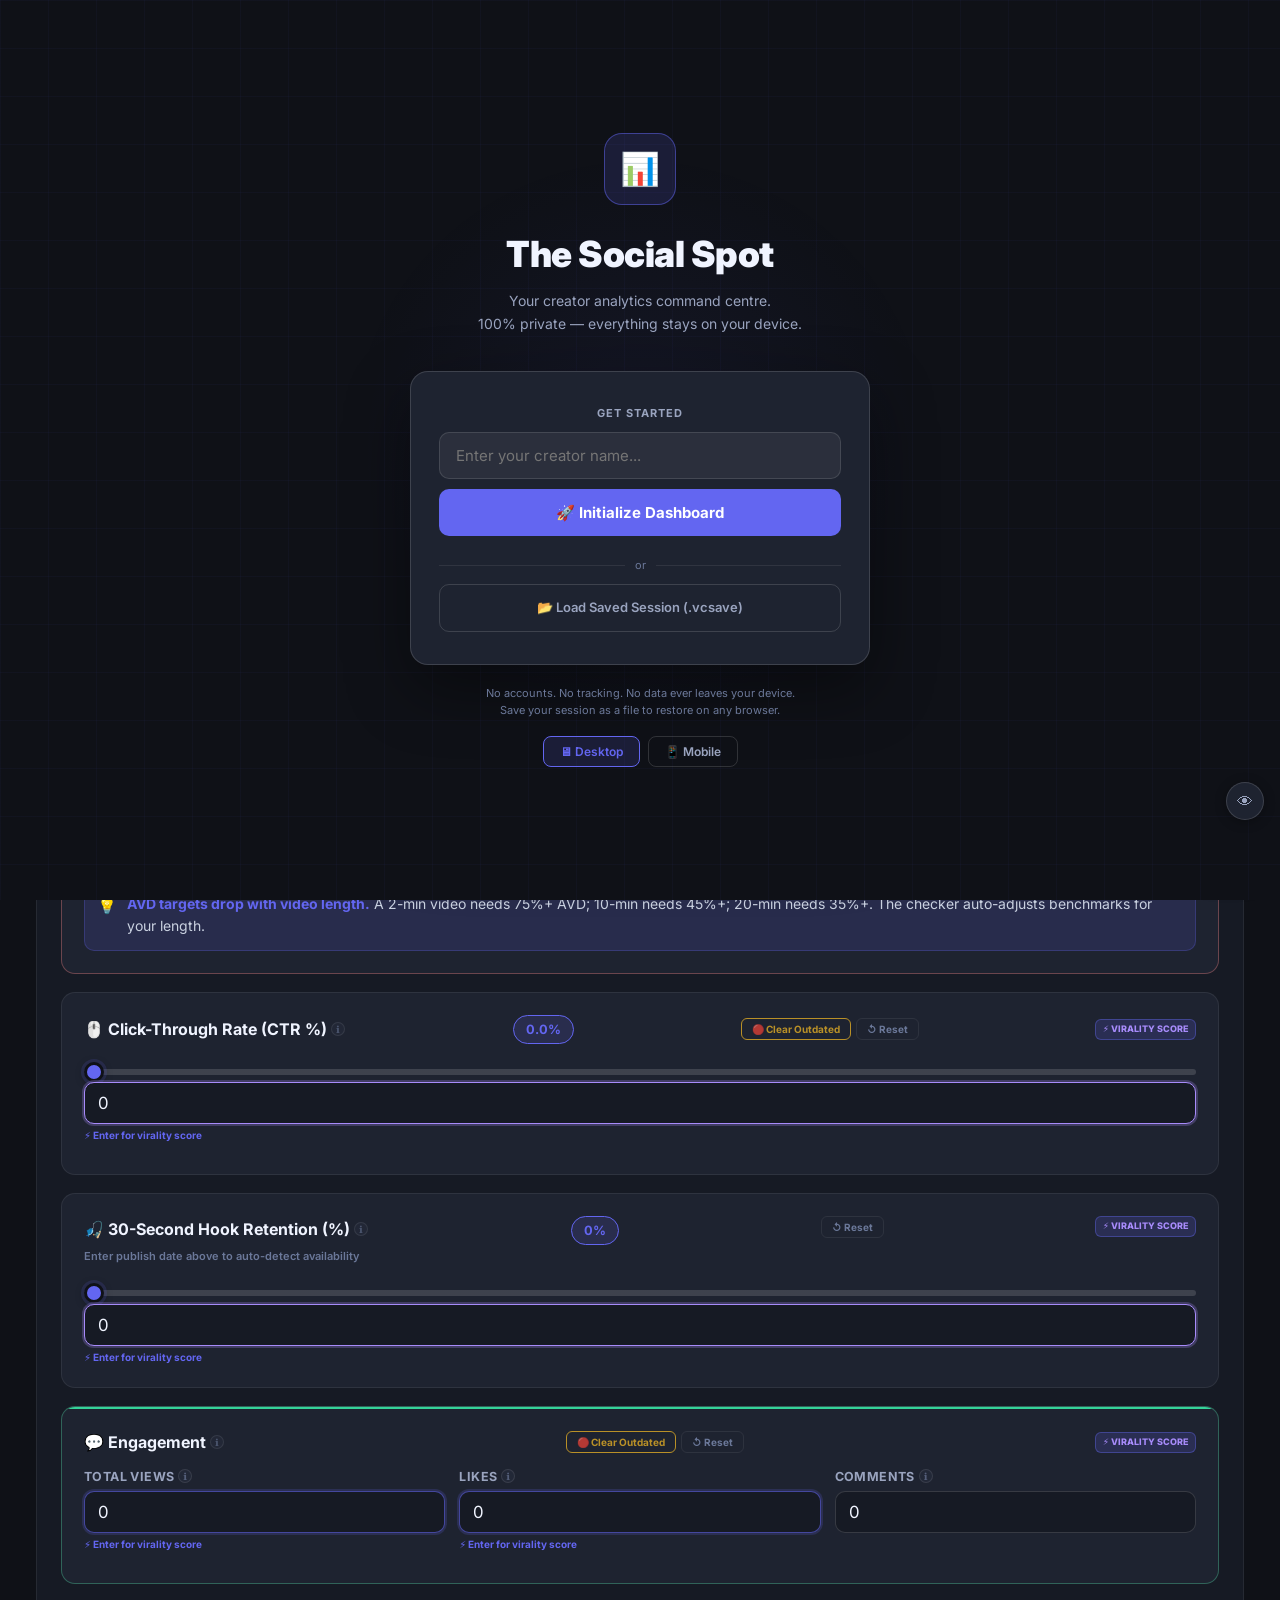
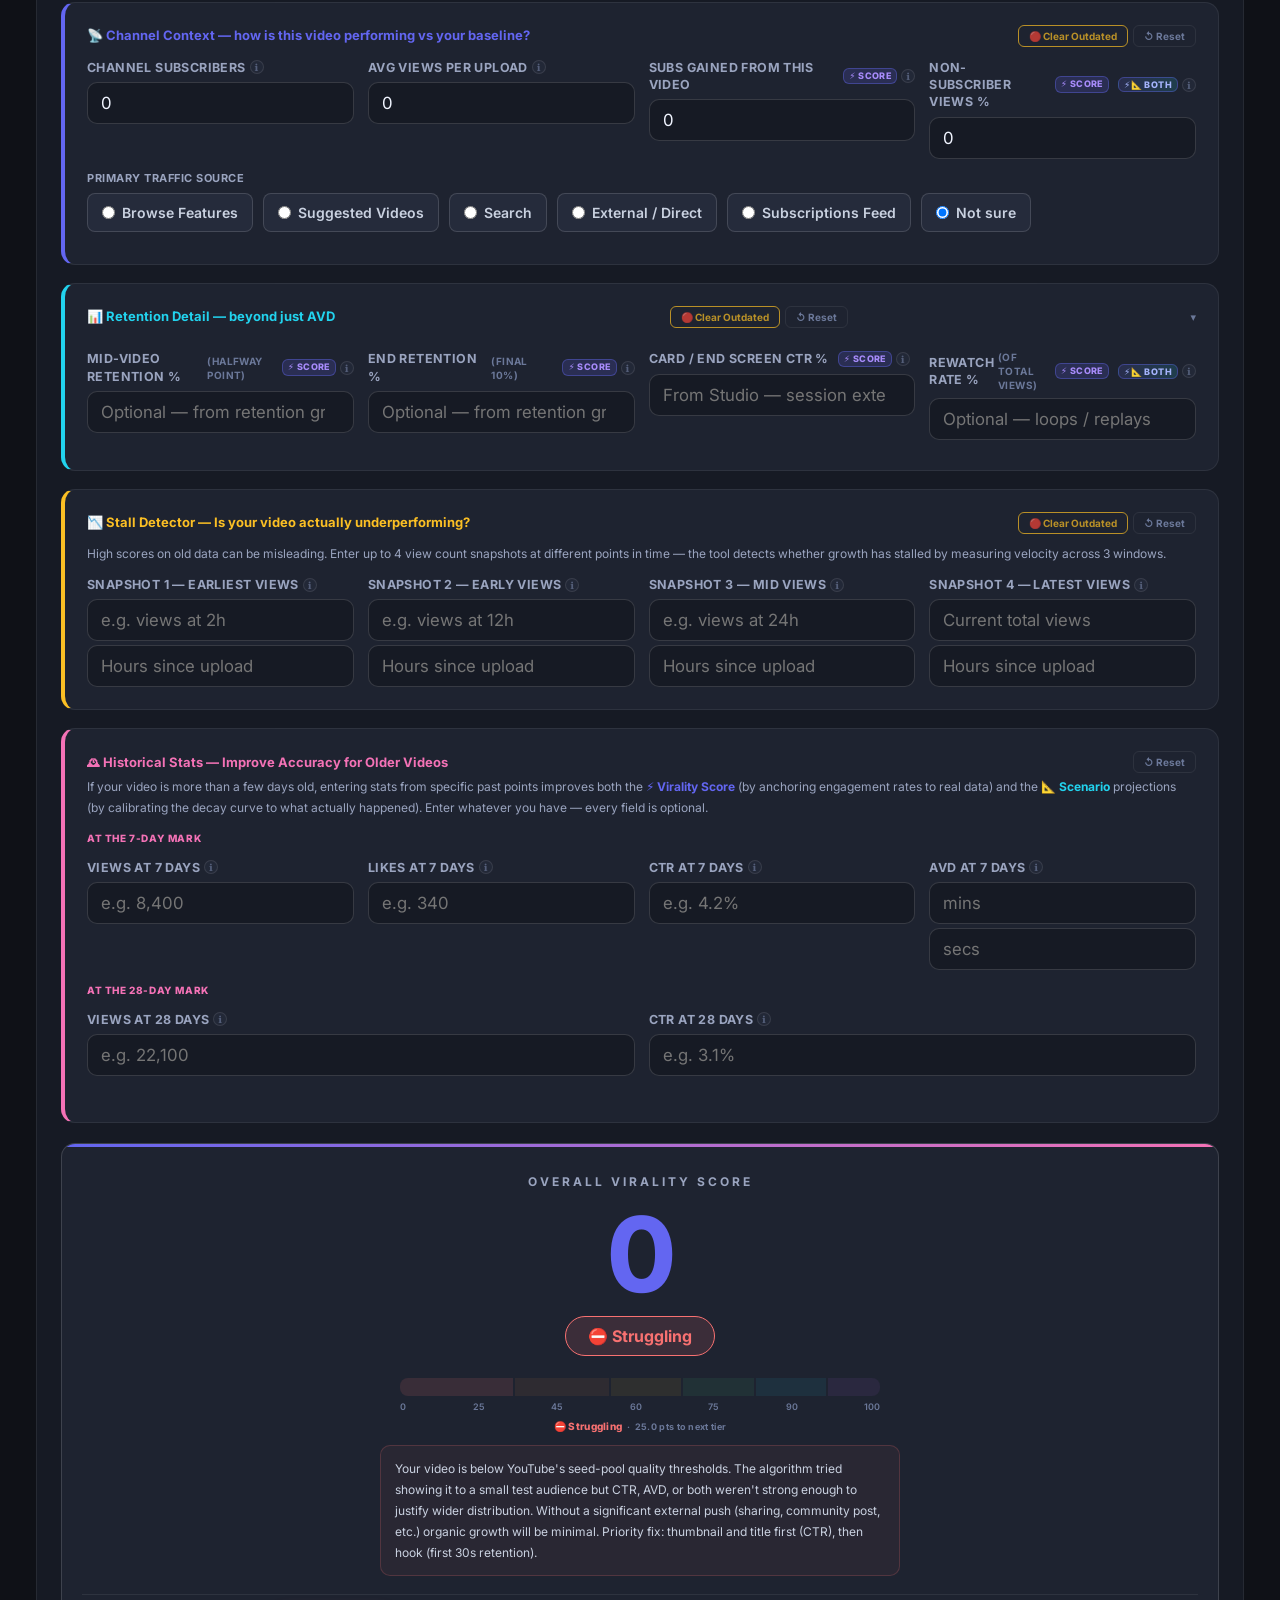
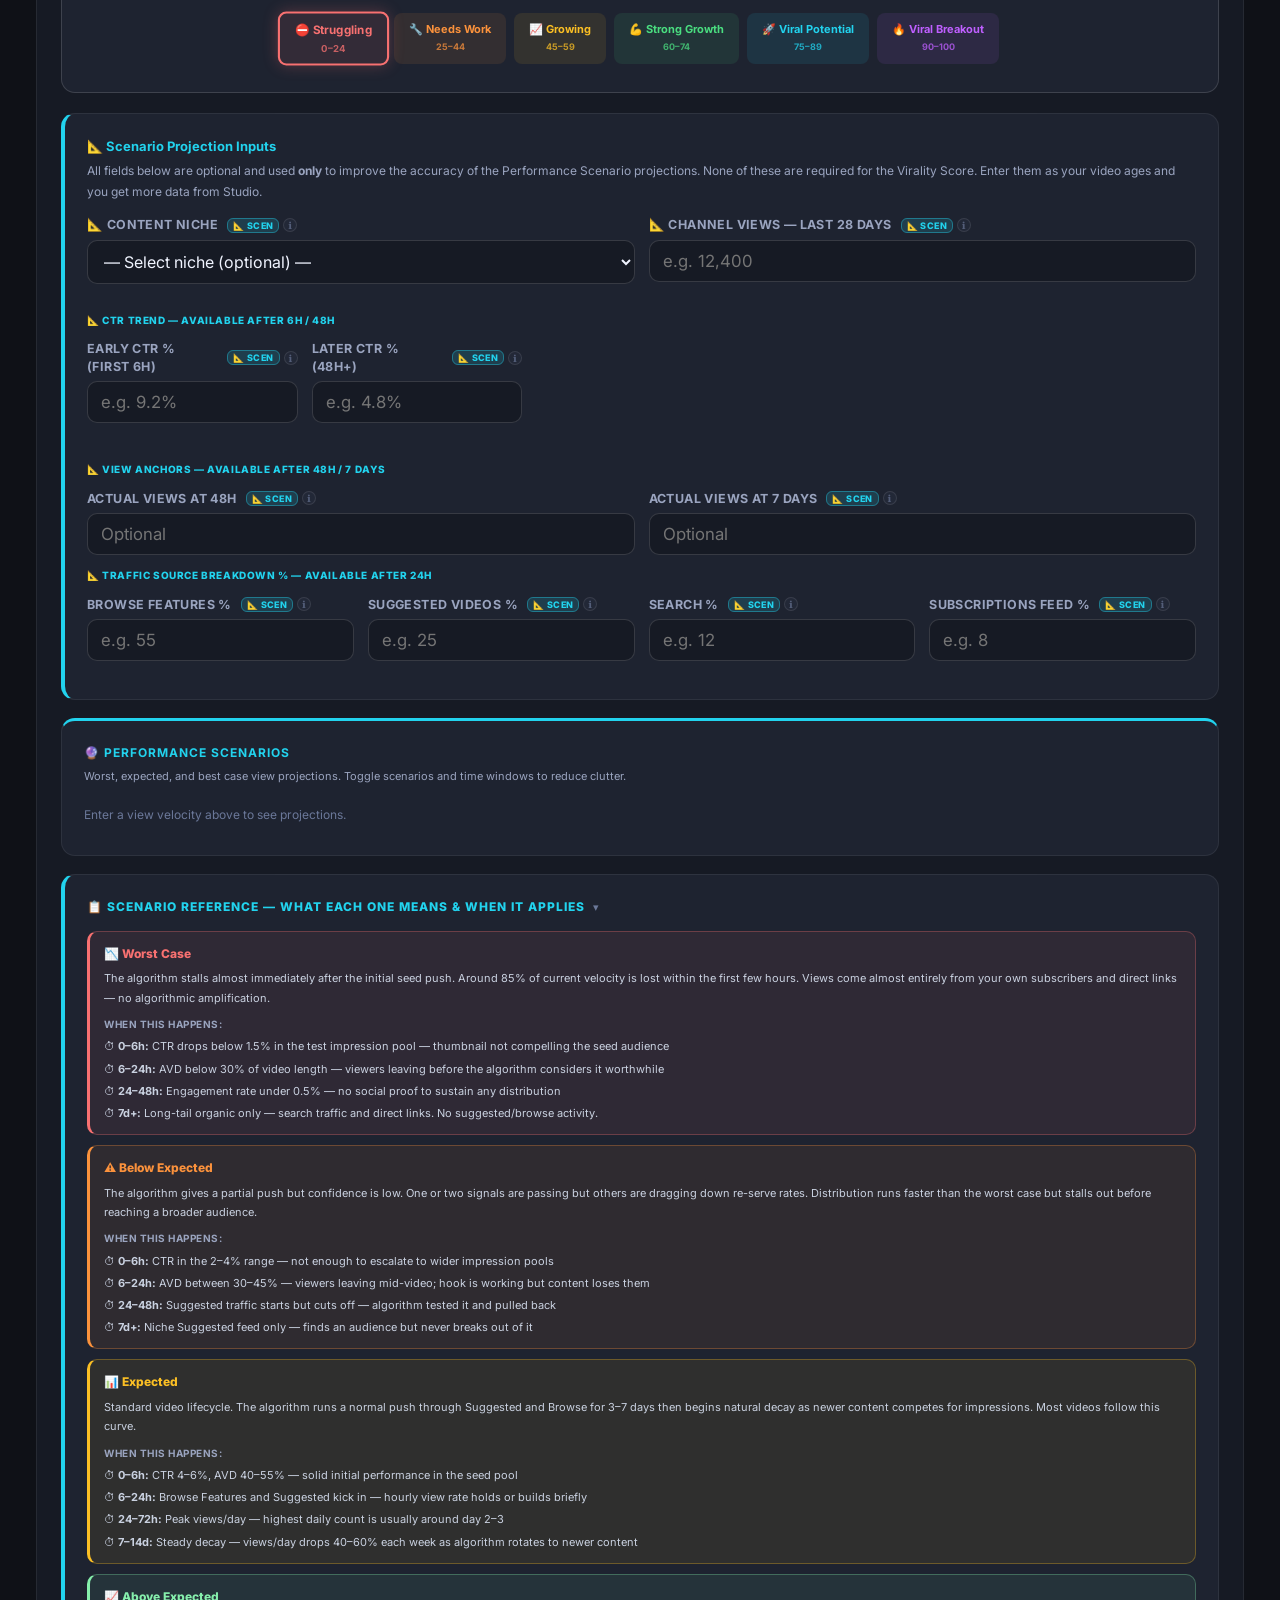
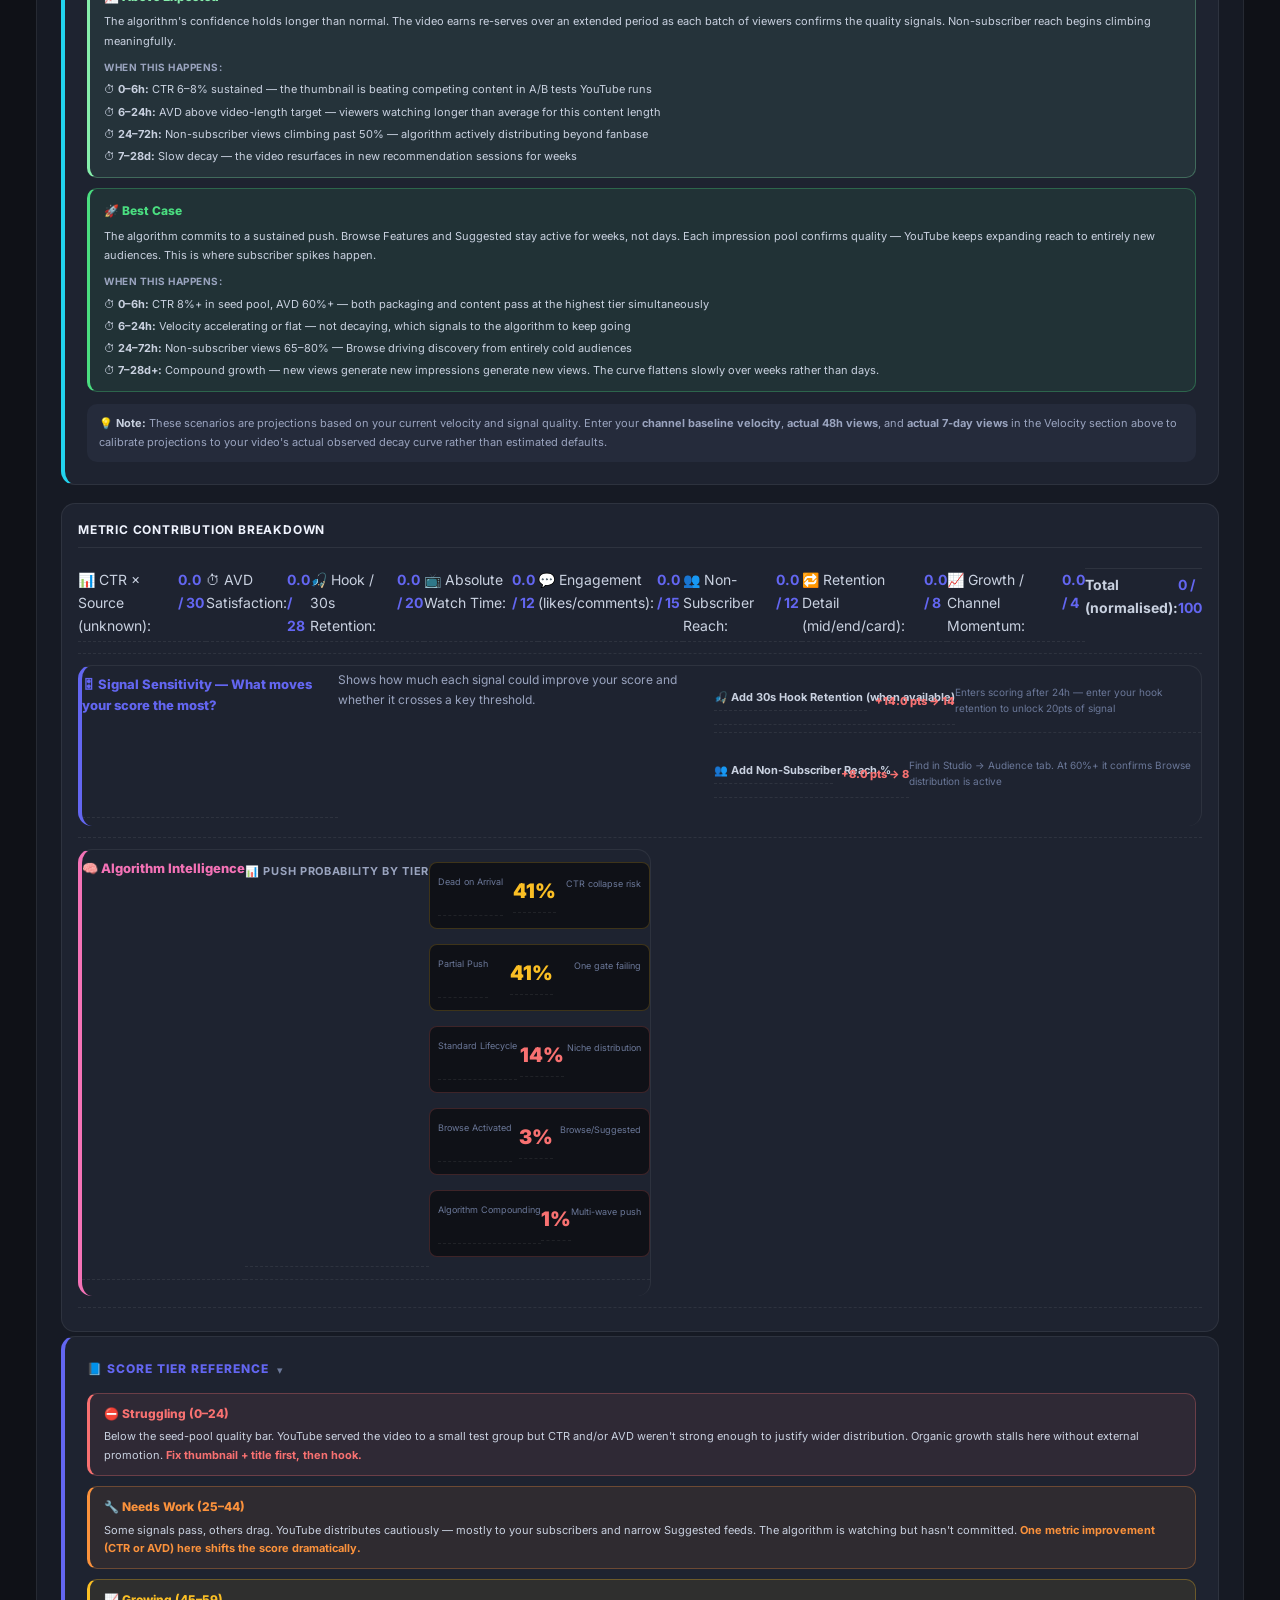
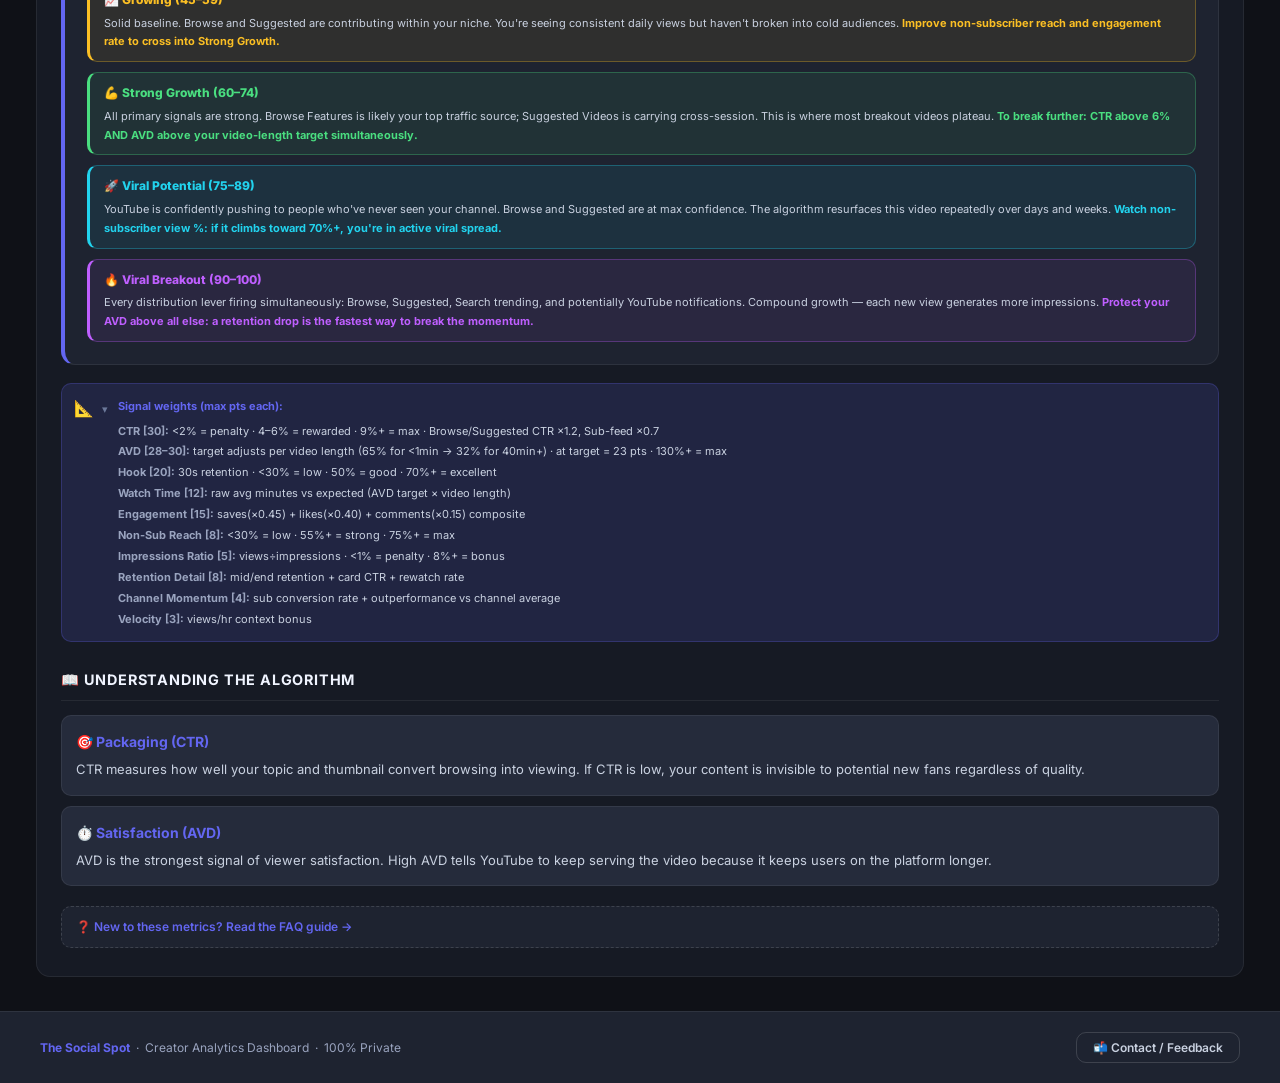
==== commit be666789: "Update print statement from 'Hello' to 'Goodbye'" ====
--- a/index.html
+++ b/index.html
@@ -1414,7 +1414,7 @@
       <span id="saveStatusIndicator" style="font-size:11px;color:var(--success);display:none;">✓ Saved</span>
     </div>
     <h1>THE <span>SOCIAL SPOT</span></h1>
-    <div id="build-info" style="font-size:10px;color:var(--text-dim);text-align:center;letter-spacing:0.5px;margin-top:2px;font-family:var(--font-mono);">v8.2.0 · Updated 2026-05-03</div>
+    <div id="build-info" style="font-size:10px;color:var(--text-dim);text-align:center;letter-spacing:0.5px;margin-top:2px;font-family:var(--font-mono);">v9.5.0 · Updated 2026-06-05</div>
     <button id="viewModeToggle" onclick="setViewMode(document.documentElement.getAttribute('data-viewmode')==='mobile'?'desktop':'mobile')">📱/🖥</button>
     <button id="mobMenuBtn" onclick="document.querySelector('.tab-container').classList.toggle('mob-open')">☰ Menu</button>
     <div class="tab-container">
@@ -1455,7 +1455,39 @@
     <h2>⚡ VIRALITY CHECKER</h2>
     <p class="tab-subtitle">Input your current video stats to calculate algorithmic performance. The checker factors in video age to forecast likely 48-hour trajectory and distinguish early momentum from genuine sustained growth.</p>
 
-    <!-- Video Profiles -->
+    <!-- Quick action toolbar -->
+    <div id="sv_t1_toolbar" class="sv-wrap"><div style="display:flex;gap:8px;flex-wrap:wrap;align-items:center;padding:4px 0 10px;">
+      <button onclick="t1_toggleGuidedMode()" id="t1_guided_btn" style="font-size:11px;padding:5px 12px;background:var(--primary-dim);color:var(--primary);border:1px solid var(--primary);border-radius:6px;cursor:pointer;font-weight:700;">🧭 Guided Mode</button>
+      <button onclick="t1_showPasteImport()" style="font-size:11px;padding:5px 12px;background:var(--card2);border:1px solid var(--border-hi);color:var(--text-dim);border-radius:6px;cursor:pointer;font-weight:700;">📋 Paste Import</button>
+      <button onclick="t1_saveScoreSnapshot()" style="font-size:11px;padding:5px 12px;background:var(--card2);border:1px solid var(--border-hi);color:var(--text-dim);border-radius:6px;cursor:pointer;font-weight:700;">📌 Save Snapshot</button>
+    </div></div>
+
+    <!-- Guided mode overlay -->
+    <div id="t1_guided_overlay" style="display:none;background:rgba(99,102,241,0.06);border:1px solid rgba(99,102,241,0.3);border-radius:10px;padding:16px;margin-bottom:14px;">
+      <div style="font-size:11px;font-weight:700;color:var(--primary);text-transform:uppercase;letter-spacing:0.8px;margin-bottom:6px;" id="t1_guided_title">Step 1 of 6</div>
+      <div style="font-size:14px;font-weight:700;color:var(--text-bright);margin-bottom:4px;" id="t1_guided_heading"></div>
+      <div style="font-size:12px;color:var(--text);line-height:1.7;margin-bottom:12px;" id="t1_guided_body"></div>
+      <div style="display:flex;gap:8px;align-items:center;">
+        <button onclick="t1_guidedPrev()" id="t1_guided_prev" style="font-size:11px;padding:5px 12px;background:transparent;border:1px solid var(--border-hi);color:var(--text-dim);border-radius:6px;cursor:pointer;">← Back</button>
+        <button onclick="t1_guidedNext()" id="t1_guided_next" style="font-size:11px;padding:5px 14px;background:var(--primary);color:#fff;border:none;border-radius:6px;cursor:pointer;font-weight:700;">Next →</button>
+        <div id="t1_guided_dots" style="display:flex;gap:4px;margin-left:8px;"></div>
+        <button onclick="t1_toggleGuidedMode()" style="font-size:11px;padding:5px 10px;background:transparent;border:1px solid var(--border-hi);color:var(--text-dim);border-radius:6px;cursor:pointer;margin-left:auto;">✕ Exit</button>
+      </div>
+    </div>
+
+    <!-- Paste import bar -->
+    <div id="t1_paste_modal" style="display:none;background:var(--card);border:1px solid var(--border-hi);border-radius:10px;padding:14px;margin-bottom:14px;">
+      <div style="font-size:12px;font-weight:800;color:var(--text);margin-bottom:6px;">📋 Bulk Paste Import</div>
+      <p style="font-size:12px;color:var(--text-dim);margin:0 0 8px;">Paste comma-separated values in order: <code style="background:var(--bg2);padding:1px 6px;border-radius:4px;font-size:10px;font-family:var(--font-mono);">CTR%, AVD%, Views, Likes, Comments, NonSub%, Impressions</code></p>
+      <div style="display:flex;gap:8px;align-items:flex-start;flex-wrap:wrap;">
+        <input id="t1_paste_input" type="text" placeholder="e.g. 4.2, 47, 8500, 320, 45, 38, 200000" style="flex:1;min-width:220px;padding:8px 10px;background:var(--bg2);border:1px solid var(--border-hi);border-radius:6px;font-size:12px;color:var(--text-bright);font-family:var(--font-mono);">
+        <button onclick="t1_applyPaste()" style="font-size:12px;padding:7px 14px;background:var(--primary);color:#fff;border:none;border-radius:6px;cursor:pointer;font-weight:700;flex-shrink:0;">Apply</button>
+        <button onclick="document.getElementById('t1_paste_modal').style.display='none'" style="font-size:12px;padding:7px 10px;background:transparent;border:1px solid var(--border-hi);color:var(--text-dim);border-radius:6px;cursor:pointer;flex-shrink:0;">Cancel</button>
+      </div>
+      <div id="t1_paste_status" style="font-size:11px;color:var(--success);margin-top:6px;min-height:14px;"></div>
+    </div>
+
+
     <div id="sv_t1_vp_bar" class="sv-wrap">
     <div style="background:var(--card2);border:1px solid var(--border-hi);border-radius:var(--radius);padding:12px 16px;margin-bottom:14px;">
       <div style="display:flex;align-items:center;gap:8px;flex-wrap:wrap;">
@@ -1575,12 +1607,7 @@
       <div class="label-flex" style="align-items:flex-start;">
         <div>
           <span style="cursor:help;position:relative;" class="tip-wrap">🎣 30-Second Hook Retention (%)<span class="tip-popup"><strong>30s Hook Retention</strong> — what % of viewers are still watching 30 seconds in. YouTube uses this as an early-drop signal — a sharp drop here is penalised even if overall AVD looks ok.<span class="tip-path">YouTube Studio → Analytics → your video → Engagement tab → "Audience retention" graph → read the % at the 30-second mark</span></span></span>
-          <div style="margin-top:5px;">
-            <label style="display:inline-flex;align-items:center;gap:7px;font-size:12px;color:var(--text-dim);cursor:pointer;font-weight:600;">
-              <input type="checkbox" id="newVideoToggle" onchange="updateTab1()" style="width:14px;height:14px;accent-color:var(--primary);">
-              Video is too new for reliable hook data (&lt;12h)
-            </label>
-          </div>
+          <div id="hookAgeStatus" style="margin-top:5px;font-size:11px;color:var(--text-muted);font-weight:600;min-height:16px;"></div>
         </div>
         <span class="val-badge" id="retVal">0%</span>
       </div>
@@ -1742,6 +1769,7 @@
       </div>
 
       <div class="rating-desc" id="ratingDesc"></div>
+      <div id="score_trajectory" style="display:none;margin-top:14px;background:var(--card2);border:1px solid var(--border-hi);border-radius:10px;padding:12px 14px;text-align:left;max-width:520px;margin-left:auto;margin-right:auto;"></div>
       <!-- Score Phase Bands -->
       <div id="scorePhaseBands" style="display:flex;flex-wrap:wrap;gap:8px;justify-content:center;margin-top:18px;padding-top:18px;border-top:1px solid var(--border);"></div>
     </div></div>
@@ -1917,6 +1945,77 @@
         <div id="sv_t1_breakdown" class="sv-wrap"><div class="breakdown">
       <h4>Metric Contribution Breakdown</h4>
       <div id="breakdown-content"></div>
+    <!-- ══ Signal Sensitivity Analysis ══ -->
+    <div id="sv_t1_sensitivity" class="sv-wrap" style="display:none;"><div class="control-card" style="border-left:4px solid var(--primary);">
+      <div style="font-size:13px;font-weight:800;color:var(--primary);margin-bottom:4px;">🎛 Signal Sensitivity — What moves your score the most?</div>
+      <p style="font-size:12px;color:var(--text-dim);margin:0 0 12px;">Shows how much each signal could improve your score and whether it crosses a key threshold.</p>
+      <div id="t1_sensitivity_bars" style="display:flex;flex-direction:column;gap:8px;"></div>
+    </div></div>
+
+    <!-- ══ Algorithm Intelligence Panel ══ -->
+    <div id="sv_t1_algo_intel" class="sv-wrap" style="display:none;"><div class="control-card" style="border-left:4px solid var(--accent);">
+      <div style="font-size:13px;font-weight:800;color:var(--accent);margin-bottom:12px;">🧠 Algorithm Intelligence</div>
+      <div id="t1_push_probability" style="margin-bottom:12px;"></div>
+      <div id="t1_signal_conflicts" style="margin-bottom:12px;"></div>
+      <div id="t1_second_wave" style="margin-bottom:0;"></div>
+    </div></div>
+
+    <!-- ══ Scenario Chart ══ -->
+    <div id="sv_t1_scen_chart" class="sv-wrap" style="display:none;"><div class="control-card" style="border-left:4px solid var(--secondary);">
+      <div style="display:flex;align-items:center;justify-content:space-between;margin-bottom:10px;flex-wrap:wrap;gap:8px;">
+        <div style="font-size:13px;font-weight:800;color:var(--secondary);">📈 Scenario Projection Chart</div>
+        <div style="display:flex;gap:6px;flex-wrap:wrap;">
+          <select id="t1_chart_view" onchange="renderScenarioChart()" style="font-size:11px;padding:4px 8px;background:var(--bg2);border:1px solid var(--border-hi);border-radius:6px;color:var(--text);">
+            <option value="views">Views</option>
+            <option value="watchhrs">Watch Hours</option>
+            <option value="revenue">Est. Revenue</option>
+          </select>
+          <select id="t1_chart_window" onchange="renderScenarioChart()" style="font-size:11px;padding:4px 8px;background:var(--bg2);border:1px solid var(--border-hi);border-radius:6px;color:var(--text);">
+            <option value="168">7 days</option>
+            <option value="336">14 days</option>
+            <option value="672">28 days</option>
+          </select>
+        </div>
+      </div>
+      <div id="t1_scen_chart_svg" style="width:100%;overflow:hidden;border-radius:8px;"></div>
+      <div id="t1_scen_chart_legend" style="display:flex;flex-wrap:wrap;gap:10px;margin-top:10px;"></div>
+    </div></div>
+
+    <!-- ══ Score History ══ -->
+    <div id="sv_t1_score_history" class="sv-wrap" style="display:none;"><div class="control-card" style="border-left:4px solid var(--warning);">
+      <div style="display:flex;align-items:center;justify-content:space-between;margin-bottom:10px;flex-wrap:wrap;gap:8px;">
+        <div style="font-size:13px;font-weight:800;color:var(--warning);">📜 Score History</div>
+        <div style="display:flex;gap:6px;">
+          <button onclick="t1_saveScoreSnapshot()" style="font-size:11px;padding:4px 12px;background:var(--warning);color:#000;border:none;border-radius:6px;cursor:pointer;font-weight:700;">📌 Save Snapshot</button>
+          <button onclick="t1_clearScoreHistory()" style="font-size:11px;padding:4px 10px;background:transparent;border:1px solid var(--border-hi);color:var(--text-dim);border-radius:6px;cursor:pointer;">Clear</button>
+        </div>
+      </div>
+      <div id="t1_score_history_chart" style="width:100%;overflow:hidden;border-radius:8px;margin-bottom:8px;"></div>
+      <div id="t1_score_history_list" style="font-size:11px;color:var(--text-dim);"></div>
+    </div></div>
+
+    <!-- ══ Peer Comparison ══ -->
+    <div id="sv_t1_peer" class="sv-wrap" style="display:none;"><div class="control-card" style="border-left:4px solid var(--success);">
+      <div style="font-size:13px;font-weight:800;color:var(--success);margin-bottom:4px;">🏆 How Does This Compare?</div>
+      <p style="font-size:12px;color:var(--text-dim);margin:0 0 10px;">Benchmarks your current score against typical YouTube performance ranges.</p>
+      <div id="t1_peer_comparison" style="display:flex;flex-direction:column;gap:8px;"></div>
+    </div></div>
+
+    <!-- ══ Action Intelligence ══ -->
+    <div id="sv_t1_action_intel" class="sv-wrap" style="display:none;"><div class="control-card" style="border-left:4px solid var(--danger);">
+      <div style="font-size:13px;font-weight:800;color:var(--danger);margin-bottom:12px;">⚡ Time-Sensitive Actions</div>
+      <div id="t1_timing_actions" style="display:flex;flex-direction:column;gap:10px;"></div>
+    </div></div>
+
+    <!-- ══ Share Card ══ -->
+    <div id="sv_t1_share" class="sv-wrap" style="display:none;"><div class="control-card" style="border-left:4px solid var(--text-dim);">
+      <div style="display:flex;align-items:center;justify-content:space-between;margin-bottom:10px;flex-wrap:wrap;gap:8px;">
+        <div style="font-size:13px;font-weight:800;color:var(--text);">🖼 Share Card</div>
+        <button onclick="t1_downloadShareCard()" style="font-size:11px;padding:5px 14px;background:var(--primary);color:#fff;border:none;border-radius:6px;cursor:pointer;font-weight:700;">⬇ Download PNG</button>
+      </div>
+      <div id="t1_share_card_preview" style="border-radius:10px;overflow:hidden;"></div>
+    </div></div>
+
     </div></div>
 
     <!-- Score Tier Reference Panel -->
@@ -3692,6 +3791,17 @@
         <button class="btn-secondary" onclick="livePopoutAll()">⧉ Pop Out All</button>
         <button class="btn-secondary" onclick="clearAllTrackers()">🗑 Clear All</button>
       </div>
+      <div style="margin-top:10px;display:flex;align-items:center;gap:8px;flex-wrap:wrap;">
+        <span style="font-size:11px;font-weight:700;color:var(--text-dim);">Popout theme:</span>
+        <select id="lst_popout_theme" style="font-size:12px;padding:6px 10px;background:var(--bg2);border:1px solid var(--border-hi);border-radius:var(--radius);color:var(--text);cursor:pointer;">
+          <option value="dark">🌑 Dark</option>
+          <option value="glass">🪟 Glass</option>
+          <option value="minimal">⬜ Minimal</option>
+          <option value="glow">✨ Glow</option>
+          <option value="broadcast">📺 Broadcast</option>
+        </select>
+        <span style="font-size:10px;color:var(--text-muted);">Applied when popping out. Switch themes live inside the popout window.</span>
+      </div>
       <div style="margin-top:14px;padding-top:12px;border-top:1px solid var(--border);">
         <label style="font-size:11px;font-weight:700;color:var(--text-dim);display:block;margin-bottom:6px;">🔁 Refresh every <span id="lst_interval_label" style="color:var(--primary);">30s</span></label>
         <div class="slider-row">
@@ -4358,7 +4468,7 @@
 
   /* ─── Full Save / Load (file-based) ─── */
 
-    const ALL_SAVE_FIELDS = ['viewVelocity', 'impressionsInput', 'vlMins', 'vlSecs', 'twMins', 'twSecs', 'newVideoToggle', 'viewsInput', 'likesInput', 'commentsInput', 'channelSubs', 'avgViewsPerUpload', 'subsGained', 'nonSubViewPct', 'midRetention', 'endRetention', 'cardCtr', 'rewatchRate', 'views24h', 'snap1_hours', 'views48h', 'snap2_hours', 'viewsCurrent', 'snap3_hours', 'viewsSnap4', 'snap4_hours', 'ctrNum', 'retNum', 't2_vlMins', 't2_vlSecs', 't2_ctr', 't2_avd', 't2_views', 't2_subs', 'gp_avd', 'gp_earned', 'gp_stream_hrs', 'gp_stream_viewers', 'gp_months', 'c_views_min', 'c_views_max', 'c_rpm_minNum', 'c_rpm_maxNum', 'c_view_type', 'cs_views_min', 'cs_views_max', 'cs_rpm', 'cs_niche', 'roi_shorts_views', 'roi_shorts_time', 'roi_shorts_follow', 'roi_lf_views', 'roi_lf_time', 'roi_lf_follow', 'roi_lf_avd', 'roi_rpm', 'tt_views', 'tt_likes', 'tt_comments', 'tt_shares', 'tt_length', 'tt_velocity', 'tt_avdNum', 'tt_hookNum', 'tt_curr_subs', 'tt_monthly_views', 'tt_follow_rate', 'ig_views', 'ig_likes', 'ig_comments', 'ig_saves', 'ig_sends', 'ig_reach', 'ig_nonfollower', 'ig_velocity', 'ig_avdNum', 'ig_curr_subs', 'ig_monthly_views', 'ig_follow_rate', 'sch_tz', 'sch_niche', 'sch_freq', 'sch_format', 'cp_subs', 'cp_views', 'cp_avd', 'cp_sub_rate', 'cp_uploads', 'cp_ctr', 'cp_rpm', 'cp_opt_rate', 'cp_opt_views', 'cp_agg_uploads', 'cp_target_ctr', 'yt_curr_subs', 'yt_monthly_views', 'yt_sub_rate', 'yt_subs_7d', 'yt_subs_28d', 'yt_custom_month', 'yt_custom_day', 'yt_custom_year', 'ab_test_name', 'ab_total_impressions', 'ab_niche', 'cmp_id1', 'cmp_subs1', 'cmp_totalviews1', 'cmp_videocount1', 'cmp_views1', 'cmp_ctr1', 'cmp_avd1', 'cmp_rpm1', 'cmp_id2', 'cmp_subs2', 'cmp_totalviews2', 'cmp_videocount2', 'cmp_views2', 'cmp_ctr2', 'cmp_avd2', 'cmp_rpm2', 'cmp_id3', 'cmp_subs3', 'cmp_totalviews3', 'cmp_videocount3', 'cmp_views3', 'cmp_ctr3', 'cmp_avd3', 'cmp_rpm3', 'hook_topic', 'hook_niche', 'hook_platform', 'seo_title', 'seo_keyword', 'seo_type', 'sat_topic', 'sat_angle', 'sat_category', 'sat_volume', 'rc_length', 'rc_30s', 'rc_1min', 'rc_25pct', 'rc_50pct', 'rc_75pct', 'rc_90pct', 'rc_avd', 'es_length', 'es_avd', 'es_mid', 'es_70', 'es_80', 'es_90', 'es_dropoff', 'es_current_ctr', 'es_rewatch', 'es_high_start', 'es_high_end', 'es_card_goal',
+    const ALL_SAVE_FIELDS = ['viewVelocity', 'impressionsInput', 'vlMins', 'vlSecs', 'twMins', 'twSecs', 'viewsInput', 'likesInput', 'commentsInput', 'channelSubs', 'avgViewsPerUpload', 'subsGained', 'nonSubViewPct', 'midRetention', 'endRetention', 'cardCtr', 'rewatchRate', 'views24h', 'snap1_hours', 'views48h', 'snap2_hours', 'viewsCurrent', 'snap3_hours', 'viewsSnap4', 'snap4_hours', 'ctrNum', 'retNum', 't2_vlMins', 't2_vlSecs', 't2_ctr', 't2_avd', 't2_views', 't2_subs', 'gp_avd', 'gp_earned', 'gp_stream_hrs', 'gp_stream_viewers', 'gp_months', 'c_views_min', 'c_views_max', 'c_rpm_minNum', 'c_rpm_maxNum', 'c_view_type', 'cs_views_min', 'cs_views_max', 'cs_rpm', 'cs_niche', 'roi_shorts_views', 'roi_shorts_time', 'roi_shorts_follow', 'roi_lf_views', 'roi_lf_time', 'roi_lf_follow', 'roi_lf_avd', 'roi_rpm', 'tt_views', 'tt_likes', 'tt_comments', 'tt_shares', 'tt_length', 'tt_velocity', 'tt_avdNum', 'tt_hookNum', 'tt_curr_subs', 'tt_monthly_views', 'tt_follow_rate', 'ig_views', 'ig_likes', 'ig_comments', 'ig_saves', 'ig_sends', 'ig_reach', 'ig_nonfollower', 'ig_velocity', 'ig_avdNum', 'ig_curr_subs', 'ig_monthly_views', 'ig_follow_rate', 'sch_tz', 'sch_niche', 'sch_freq', 'sch_format', 'cp_subs', 'cp_views', 'cp_avd', 'cp_sub_rate', 'cp_uploads', 'cp_ctr', 'cp_rpm', 'cp_opt_rate', 'cp_opt_views', 'cp_agg_uploads', 'cp_target_ctr', 'yt_curr_subs', 'yt_monthly_views', 'yt_sub_rate', 'yt_subs_7d', 'yt_subs_28d', 'yt_custom_month', 'yt_custom_day', 'yt_custom_year', 'ab_test_name', 'ab_total_impressions', 'ab_niche', 'cmp_id1', 'cmp_subs1', 'cmp_totalviews1', 'cmp_videocount1', 'cmp_views1', 'cmp_ctr1', 'cmp_avd1', 'cmp_rpm1', 'cmp_id2', 'cmp_subs2', 'cmp_totalviews2', 'cmp_videocount2', 'cmp_views2', 'cmp_ctr2', 'cmp_avd2', 'cmp_rpm2', 'cmp_id3', 'cmp_subs3', 'cmp_totalviews3', 'cmp_videocount3', 'cmp_views3', 'cmp_ctr3', 'cmp_avd3', 'cmp_rpm3', 'hook_topic', 'hook_niche', 'hook_platform', 'seo_title', 'seo_keyword', 'seo_type', 'sat_topic', 'sat_angle', 'sat_category', 'sat_volume', 'rc_length', 'rc_30s', 'rc_1min', 'rc_25pct', 'rc_50pct', 'rc_75pct', 'rc_90pct', 'rc_avd', 'es_length', 'es_avd', 'es_mid', 'es_70', 'es_80', 'es_90', 'es_dropoff', 'es_current_ctr', 'es_rewatch', 'es_high_start', 'es_high_end', 'es_card_goal',
     // API keys and auth fields
     'lst_twitch_clientid','lst_twitch_token','cmp_api_key',
     // Date picker dropdowns
@@ -4790,7 +4900,7 @@
   let _scenData = {
     projData: null, scenarios: null, windows: null,
     hoursOld: null, baseViews: 0, showWH: false, rawMins: 0,
-    toggleState: { sc: ['worst','below_expected','expected','above_expected','best'], win: ['w48h','w7d','w14d','w28d'] }
+    toggleState: { sc: ['worst','below_expected','expected','above_expected','best'], win: ['w24h','w48h','w7d','w14d','w28d'] }
   };
 
   function _buildScenarioCards(visSc, visWin) {
@@ -4812,6 +4922,9 @@
           : 0;
         const viewsLabel = d.confirmed ? `${fmtNum(d.views)} ✅` : fmtNum(d.views);
         const viewsColor = isPast ? 'var(--text-dim)' : sc.color;
+        const mechLine = (!isPast && sc.mechanism)
+          ? `<div style="font-size:9px;color:var(--text-muted);margin-top:2px;font-style:italic;white-space:nowrap;overflow:hidden;text-overflow:ellipsis;">▸ ${sc.mechanism}</div>`
+          : '';
         const whLabel = (!isPast && showWH && d.wh != null)
           ? `<div style="margin-top:8px;padding-top:8px;border-top:1px solid var(--border);">
               <div style="font-size:15px;font-weight:900;color:${viewsColor};line-height:1;font-variant-numeric:tabular-nums;">${d.wh.toFixed(1)}</div>
@@ -4828,7 +4941,8 @@
             <div style="min-width:0;flex:1;">
               <div style="font-size:11px;font-weight:700;color:${sc.color};white-space:nowrap;">${sc.label}</div>
               <div style="font-size:9px;color:var(--text-muted);margin-top:1px;line-height:1.3;
-                white-space:nowrap;overflow:hidden;text-overflow:ellipsis;">${sc.desc}</div>
+                white-space:nowrap;overflow:hidden;text-overflow:ellipsis;">${sc.desc.length > 70 ? sc.desc.slice(0,70)+'…' : sc.desc}</div>
+              ${mechLine}
               ${!isPast ? `<div style="margin-top:5px;height:3px;background:var(--border);border-radius:2px;">
                 <div style="height:100%;width:${Math.max(0,barPct).toFixed(1)}%;background:${sc.color};border-radius:2px;transition:width 0.3s;"></div>
               </div>` : ''}
@@ -4863,7 +4977,31 @@
   }
 
   function updateTab1() {
-    const isNew = (document.getElementById('newVideoToggle')?.checked ?? false);
+    // Hook retention auto-gates on video age — grayed when < 24h old
+    // hoursOld derived from publish date (same logic used in _updateAlgoPhase)
+    const _hookHoursOld = (() => {
+      const pubEl = document.getElementById('videoPublishedAt');
+      if (!pubEl || !pubEl.value) return null;
+      const d = new Date(pubEl.value);
+      return isNaN(d.getTime()) ? null : (Date.now() - d.getTime()) / 3600000;
+    })();
+    // isNew = true when publish date entered AND video < 24h old
+    // If no publish date entered, fall back to old checkbox behaviour
+    const _legacyCheckbox = document.getElementById('newVideoToggle')?.checked ?? false;
+    const isNew = _hookHoursOld !== null ? _hookHoursOld < 24 : _legacyCheckbox;
+
+    // Update the age status label under the hook retention heading
+    const _hookStatusEl = document.getElementById('hookAgeStatus');
+    if (_hookStatusEl) {
+      if (_hookHoursOld === null) {
+        _hookStatusEl.innerHTML = '<span style="color:var(--text-muted);">Enter publish date above to auto-detect availability</span>';
+      } else if (isNew) {
+        const _hrsLeft = Math.ceil(24 - _hookHoursOld);
+        _hookStatusEl.innerHTML = `<span style="color:#fb923c;">⏳ Grayed — hook data unreliable under 24h old. Unlocks in ~${_hrsLeft}h.</span>`;
+      } else {
+        _hookStatusEl.innerHTML = '<span style="color:var(--success);">✅ Unlocked — video is 24h+ old, hook retention data is reliable</span>';
+      }
+    }
     const vlMins = parseInt(document.getElementById('vlMins')?.value || '0')||0;
     const vlSecs = parseInt(document.getElementById('vlSecs')?.value || '0')||0;
     const twMins = parseInt(document.getElementById('twMins')?.value || '0')||0;
@@ -4884,17 +5022,31 @@
       const pubD = new Date(pubElEarly.value);
       if (!isNaN(pubD.getTime())) hoursOld = (Date.now() - pubD.getTime()) / 3600000;
     }
-    const velocity = parseFloat(document.getElementById('viewVelocity')?.value || '0')||0;
+    const _rawVelocityInput = parseFloat(document.getElementById('viewVelocity')?.value || '0')||0;
+    // Derive velocity from views ÷ hours if not explicitly entered — critical for scenarios
+    const _hoursOldEarly = (() => {
+      const pubEl = document.getElementById('videoPublishedAt');
+      if (!pubEl || !pubEl.value) return null;
+      const d = new Date(pubEl.value);
+      return isNaN(d.getTime()) ? null : (Date.now() - d.getTime()) / 3600000;
+    })();
+    const _derivedViews = parseFloat(document.getElementById('viewsInput')?.value || '0')||0;
+    // Derived velocity: current views / hours old. Use only if reasonable (video ≥ 2h old)
+    const _derivedVelocity = (_derivedViews > 0 && _hoursOldEarly !== null && _hoursOldEarly >= 2)
+      ? _derivedViews / Math.max(1, _hoursOldEarly) : 0;
+    const velocity = _rawVelocityInput > 0 ? _rawVelocityInput : _derivedVelocity;
 
     // ── Age-gating: gray out sections not yet applicable ──
     _applyAgeGates(hoursOld);
 
-    document.getElementById('twDisplay').innerText = avd.toFixed(1)+'% AVD | '+raw.toFixed(1)+' min raw';
-    document.getElementById('ctrVal').innerText = ctr.toFixed(1)+'%';
-    document.getElementById('retVal').innerText = ret.toFixed(0)+'%';
+    const _twDisp=document.getElementById('twDisplay'); if(_twDisp) _twDisp.innerText=avd.toFixed(1)+'% AVD | '+raw.toFixed(1)+' min raw';
+    const _ctrVal=document.getElementById('ctrVal'); if(_ctrVal) _ctrVal.innerText=ctr.toFixed(1)+'%';
+    const _retVal=document.getElementById('retVal'); if(_retVal) _retVal.innerText=ret.toFixed(0)+'%';
     const engBadge = document.getElementById('engVal');
     if (engBadge) {
-      if (views > 0 && (likesRaw > 0 || commentsN > 0)) {
+      const _likesEarly    = parseFloat(document.getElementById('likesInput')?.value)    || 0;
+      const _commentsEarly = parseFloat(document.getElementById('commentsInput')?.value) || 0;
+      if (views > 0 && (_likesEarly > 0 || _commentsEarly > 0)) {
         engBadge.textContent = eng.toFixed(1) + '% Rate';
         engBadge.style.display = '';
       } else {
@@ -4946,7 +5098,9 @@
     const _impSig  = (_impressV > 0 && views > 0)
       ? ((views/_impressV)*100 >= 7 ? 1 : (views/_impressV)*100 >= 4 ? 0 : -1) : 0;
     const _sigTotal = _ctrSig + _avdSig + _nsSig + _rwSig + _impSig;
-    const signalStrength = _sigTotal >= 7 ? 'strong' : _sigTotal >= 3 ? 'moderate' : 'weak';
+    // signalStrength is recalculated from the actual score after the algorithm runs
+    // This pre-calc version is only used by the scenario section which runs after the score
+    let signalStrength = _sigTotal >= 7 ? 'strong' : _sigTotal >= 3 ? 'moderate' : 'weak';
 
     // ── VIRALITY ALGORITHM v3 ──
     // Weighted composite of YouTube's primary and secondary ranking signals.
@@ -4964,12 +5118,23 @@
                         : trafficSrc === 'search'  ? 0.85  // search CTR is intent-matched, less signal for distribution
                         : trafficSrc === 'external' ? 0.9
                         : 1.0;
+    // Shorts don't surface in CTR the same way — completion rate is the primary signal
+    // For Shorts, CTR is less meaningful for distribution decisions; use a dampened scale
+    const _ctrScaleShort = totalVl > 0 && totalVl < 120;
+    // CTR scoring — smooth logarithmic curve, Shorts-aware
+    // Long-form: sweet spot 4-8%, anything above 8% is exceptional
+    // Shorts: completion matters more; CTR scale is compressed
     const ctrRaw = scoringCtr <= 0 ? 0
-      : scoringCtr < 2   ? (scoringCtr/2)*6
-      : scoringCtr < 4   ? 6 + ((scoringCtr-2)/2)*8
-      : scoringCtr < 6   ? 14 + ((scoringCtr-4)/2)*7
-      : scoringCtr < 9   ? 21 + ((scoringCtr-6)/3)*6
-      :              Math.min(27 + ((scoringCtr-9)/6)*3, 30);
+      : _ctrScaleShort
+        ? (scoringCtr < 3   ? (scoringCtr/3)*8
+           : scoringCtr < 6  ? 8 + ((scoringCtr-3)/3)*9
+           :                   Math.min(17 + ((scoringCtr-6)/4)*8, 25))
+        : (scoringCtr < 1   ? scoringCtr*3
+           : scoringCtr < 3  ? 3 + ((scoringCtr-1)/2)*7     // 3-10: low but passing
+           : scoringCtr < 5  ? 10 + ((scoringCtr-3)/2)*8    // 10-18: average-good
+           : scoringCtr < 7  ? 18 + ((scoringCtr-5)/2)*6    // 18-24: strong
+           : scoringCtr < 10 ? 24 + ((scoringCtr-7)/3)*4    // 24-28: excellent
+           :                   Math.min(28 + (scoringCtr-10)*0.5, 30)); // 28-30: exceptional
     const ctrPts = Math.min(ctrRaw * ctrMultiplier, 30);
 
     // ── SIGNAL 2: AVD  (max 30 pts) ──
@@ -4986,12 +5151,15 @@
                     :                    34;   // 40+ min — 34% is strong for long-form
     const avdPct = avd; // avd is already a % of video length
     const avdRatio = avdPct / avdTarget;
+    // AVD scoring — steeper penalty below target, smooth reward above
+    // avdRatio = your AVD% / the expected AVD% for this video length
     const avdRaw = avdRatio <= 0 ? 0
-      : avdRatio < 0.5 ? avdRatio * 8
-      : avdRatio < 0.8 ? 4 + (avdRatio-0.5)*26.7
-      : avdRatio < 1.0 ? 12 + (avdRatio-0.8)*55
-      : avdRatio < 1.3 ? 23 + (avdRatio-1.0)*20
-      :                   Math.min(29 + (avdRatio-1.3)*5, 30);
+      : avdRatio < 0.35 ? avdRatio * 6           // <35% of target: 0–2.1 (very poor)
+      : avdRatio < 0.60 ? 2 + (avdRatio-0.35)*20  // 35-60%: 2-7 (below par)
+      : avdRatio < 0.80 ? 7 + (avdRatio-0.60)*35  // 60-80%: 7-14 (approaching target)
+      : avdRatio < 1.00 ? 14 + (avdRatio-0.80)*60 // 80-100%: 14-26 (on/near target)
+      : avdRatio < 1.20 ? 26 + (avdRatio-1.00)*15 // 100-120%: 26-29 (above target)
+      :                   Math.min(29 + (avdRatio-1.20)*5, 30); // 120%+: 29-30
     const avdMax = isNew ? 30 : 28;
     const avdPts = Math.min(avdRaw, avdMax);
 
@@ -5001,13 +5169,15 @@
     let retPts = 0;
     if (isNew) {
       document.getElementById('retGroup').style.opacity = '0.4';
+      document.getElementById('retGroup').style.pointerEvents = 'none';
     } else {
       document.getElementById('retGroup').style.opacity = '1';
+      document.getElementById('retGroup').style.pointerEvents = '';
       retPts = ret <= 0 ? 0
-        : ret < 30 ? (ret/30)*5            // 0–5 (low hook)
-        : ret < 50 ? 5 + ((ret-30)/20)*7   // 5–12
-        : ret < 70 ? 12 + ((ret-50)/20)*6  // 12–18
-        :             Math.min(18 + ((ret-70)/30)*2, 20); // 18–20
+        : ret < 30 ? (ret/30)*5
+        : ret < 50 ? 5 + ((ret-30)/20)*7
+        : ret < 70 ? 12 + ((ret-50)/20)*6
+        :             Math.min(18 + ((ret-70)/30)*2, 20);
       retPts = Math.min(retPts, 20);
     }
 
@@ -5031,21 +5201,28 @@
     // Weighted: saves(0.40) + likes(0.40) + comments(0.20) — comments weighted up post-2024
     const estSaveRate = likeRate * 0.3;
     const engComposite = (estSaveRate * 0.40) + (likeRate * 0.40) + (commentRate * 0.20);
+    // Engagement scoring — saves proxy + likes + comments, weighted by YouTube's actual
+    // signal hierarchy. Engagement rate relative to views is what matters — not absolute numbers.
     const engPts = engComposite <= 0 ? 0
-      : engComposite < 0.5 ? engComposite * 4
-      : engComposite < 1.5 ? 2 + (engComposite-0.5)*4
-      : engComposite < 3.0 ? 6 + (engComposite-1.5)*3.3
-      :                       Math.min(11 + (engComposite-3)*1.3, 15);
+      : engComposite < 0.3 ? engComposite * 5           // 0-1.5: minimal engagement
+      : engComposite < 0.8 ? 1.5 + (engComposite-0.3)*7 // 1.5-5: building engagement
+      : engComposite < 1.8 ? 5 + (engComposite-0.8)*5   // 5-10: solid engagement
+      : engComposite < 3.5 ? 10 + (engComposite-1.8)*2  // 10-13.4: strong
+      :                      Math.min(13.4 + (engComposite-3.5)*0.8, 15); // 13.4-15: exceptional
     const engPtsFinal = Math.min(engPts, 15);
 
     // ── SIGNAL 6: Non-Subscriber Reach  (max 8 pts) ──
     // The single strongest indicator that the algorithm is expanding beyond your base.
     const nonSubPct    = parseFloat(document.getElementById('nonSubViewPct')?.value) || 0;
+    // Non-sub reach — raised to 12pts (was 8). This is one of YouTube's clearest
+    // signals that the algorithm is expanding beyond the creator's existing audience.
+    // 30%+ = algorithm testing niche audiences. 60%+ = Browse/Suggested active. 80%+ = viral.
     const nonSubPts    = nonSubPct <= 0 ? 0
-      : nonSubPct < 30  ? (nonSubPct/30)*3
-      : nonSubPct < 55  ? 3 + ((nonSubPct-30)/25)*3
-      : nonSubPct < 75  ? 6 + ((nonSubPct-55)/20)*1.5
-      :                    Math.min(7.5 + (nonSubPct-75)/25*0.5, 8);
+      : nonSubPct < 20  ? (nonSubPct/20)*2          // 0-20%: 0-2 (subscriber-only)
+      : nonSubPct < 40  ? 2 + ((nonSubPct-20)/20)*3  // 20-40%: 2-5 (niche expansion)
+      : nonSubPct < 60  ? 5 + ((nonSubPct-40)/20)*3  // 40-60%: 5-8 (browse starting)
+      : nonSubPct < 80  ? 8 + ((nonSubPct-60)/20)*2  // 60-80%: 8-10 (strong distribution)
+      :                   Math.min(10 + (nonSubPct-80)/20*2, 12); // 80-100%: 10-12 (viral)
 
     // ── SIGNAL 7: Impressions Quality  (max 5 pts, penalty possible) ──
     // views ÷ impressions = true CTR from impression pool.
@@ -5104,27 +5281,52 @@
     // ── SIGNAL 10: Velocity Context  (max 3 pts) ──
     // Absolute views/hr as a momentum signal. Not a primary metric but YouTube's
     // trending and recommendation systems factor in real-time velocity.
-    const velocityV = parseFloat(document.getElementById('viewVelocity')?.value) || 0;
-    const velPts = velocityV >= 2000 ? 3
-                 : velocityV >= 500  ? 2.5
-                 : velocityV >= 150  ? 2
-                 : velocityV >= 50   ? 1
-                 : velocityV >= 10   ? 0.5
-                 : 0;
+    // ── SIGNAL 10: Velocity Context (max 3 pts) + 2025 update ──
+    // Use the derived velocity if raw input is 0 (same as scenario section)
+    const velocityV = parseFloat(document.getElementById('viewVelocity')?.value) || velocity;
+    // Velocity thresholds calibrated to video length — Shorts spike differently than long-form
+    const _isShortContent = totalVl > 0 && totalVl < 120; // under 2 min
+    const velPts = _isShortContent
+      ? (velocityV >= 5000 ? 3 : velocityV >= 1000 ? 2.5 : velocityV >= 300 ? 2
+         : velocityV >= 80 ? 1 : velocityV >= 15 ? 0.5 : 0)
+      : (velocityV >= 2000 ? 3 : velocityV >= 500  ? 2.5 : velocityV >= 150  ? 2
+         : velocityV >= 50  ? 1 : velocityV >= 10   ? 0.5 : 0);
 
     // ── COMPOSITE SCORE ──
     // Signal maxes: CTR(30) + AVD(30) + Hook(20) + WatchTime(12) + Engagement(15)
     //   + NonSub(8) + ImpressionsRatio(5) + Secondary(8) + Momentum(4) + Velocity(3)
     // Theoretical max = 135. Practical "all signals strong" ≈ 105.
     // Normalize against 105 so a video with all strong signals scores ~100.
+    // ── SIGNAL 11: Session Continuation (max 4 pts) — 2024/2025 update ──
+    // YouTube 2024 algorithm increasingly weights whether videos EXTEND sessions
+    // (viewer continues watching YouTube after) vs end them (viewer leaves).
+    // Signals: high end-retention (viewer stays to end), card CTR (viewer clicks to next video)
+    // Source: YouTube Creator Insider / TeamYouTube 2024 updates on "session watch time"
+    let sessionPts = 0;
+    if (endRet > 0) {
+      sessionPts += endRet >= 45 ? 2   // Very high end-retention = likely session extender
+                  : endRet >= 30 ? 1.2
+                  : endRet >= 18 ? 0.5
+                  : 0;
+    }
+    if (cardCtrV > 0) {
+      sessionPts += cardCtrV >= 8 ? 2   // High card CTR = actively sending viewers to next content
+                  : cardCtrV >= 4 ? 1.2
+                  : cardCtrV >= 2 ? 0.5
+                  : 0;
+    }
+    sessionPts = Math.min(sessionPts, 4);
+
     const rawTotal = ctrPts + avdPts + retPts + rawPts + engPtsFinal
-                   + nonSubPts + impRatioPts + secondaryPts + growthPts + velPts;
-    const practicalMax = 105;
+                   + nonSubPts + impRatioPts + secondaryPts + growthPts + velPts + sessionPts;
+    const practicalMax = 116; // max: 30 CTR + 30 AVD + 20 hook + 12 watch + 15 eng + 12 nonSub + 5 impr + 8 sec + 4 growth + 3 vel + 4 session (some signals overlap so practical ceiling ~116)
     const normalized = Math.max(0, Math.min((rawTotal / practicalMax) * 100, 100));
     const total = normalized.toFixed(1);
     const totalNum = parseFloat(total);
+    // Override signalStrength with actual score — much more accurate than the pre-check
+    signalStrength = totalNum >= 72 ? 'strong' : totalNum >= 45 ? 'moderate' : 'weak';
     // Clip display at 100 but store actual for breakdown
-    document.getElementById('totalScore').innerText = Math.min(Math.round(totalNum), 100);
+    const _tsEl=document.getElementById('totalScore'); if(_tsEl) _tsEl.innerText=Math.min(Math.round(totalNum),100);
     let r, c, d;
     if      (totalNum < 25) { r='⛔ Struggling';      c='#f87171';
       d='Your video is below YouTube\'s seed-pool quality thresholds. The algorithm tried showing it to a small test audience but CTR, AVD, or both weren\'t strong enough to justify wider distribution. Without a significant external push (sharing, community post, etc.) organic growth will be minimal. Priority fix: thumbnail and title first (CTR), then hook (first 30s retention).'; }
@@ -5138,42 +5340,218 @@
       d='Exceptional signal quality. YouTube is pushing this to people who have never seen your channel — Browse and Suggested are at maximum confidence. At this level the algorithm treats this video as a "worthy of discovery" asset and resurfaces it repeatedly over days and weeks. Watch your non-subscriber view % carefully: if it\'s climbing toward 70%+, you\'re in active viral spread.'; }
     else                    { r='🔥 Viral Breakout';  c='#bf5fff';
       d='Maximum algorithm amplification. Every major distribution lever is firing simultaneously: Browse Features, Suggested Videos, Search trending, and potentially YouTube\'s notification systems. Videos in this range often see compound growth where each new view generates more impressions. Protect your AVD at all costs — a drop here will pull the algorithm\'s confidence down faster than any other signal.'; }
-    document.getElementById('ratingText').innerText = r;
-    document.getElementById('ratingText').style.background = c + '22';
-    document.getElementById('ratingText').style.color = c;
-    document.getElementById('ratingText').style.borderColor = c;
+    const _rtEl=document.getElementById('ratingText'); if(_rtEl) _rtEl.innerText=r;
+    const _ratingEl = document.getElementById('ratingText');
+    if (_ratingEl) {
+      _ratingEl.style.background = c + '22';
+      _ratingEl.style.color = c;
+      _ratingEl.style.borderColor = c;
+    }
     const descEl = document.getElementById('ratingDesc');
     if (descEl) {
       descEl.style.cssText = 'font-size:12px;line-height:1.75;color:var(--text);background:' + c + '0d;border:1px solid ' + c + '33;border-radius:var(--radius);padding:12px 14px;margin-top:10px;text-align:left;max-width:520px;margin-left:auto;margin-right:auto;';
       descEl.textContent = d;
     }
 
+    // ── Trajectory panel — what is this video on pace to achieve? ──
+    // Trajectory vars — declared here, overridden by scenario section below
+    let _velTrend            = 'unknown';
+    let _delayedPushPossible = false;
+    let _startPattern        = 'Enter publish date & velocity for pattern detection';
+    let _pushWindow          = 'Push window unknown';
+    let _ho                  = hoursOld || 0;
+    let _browseConfirmed     = false;
+    let browsePct            = 0;
+    let suggestedPct         = 0;
+    let searchPct            = 0;
+    let actual48h            = 0;
+    let actual7d             = 0;
+    // projNewViews is defined inside the scenario block; provide outer fallback for chart init
+    let projNewViews = function(vel, hrsAhead, alpha) {
+      if (hrsAhead <= 0 || vel <= 0) return 0;
+      const T = hrsAhead / 24;
+      if (alpha <= 0) return vel * hrsAhead;
+      if (Math.abs(alpha - 1) < 0.01) return vel * 24 * Math.log(T + 1);
+      return vel * 24 * ((Math.pow(T + 1, 1 - alpha) - 1) / (1 - alpha));
+    };
+    // These are computed further down — declare early so wiring code above can reference them
+    let baseViews = 0;
+    let showWH    = false;
+    let rawMins   = 0;
+
+    const _trajEl = document.getElementById('score_trajectory');
+    if (_trajEl) {
+      // Only show when at least CTR or AVD has been entered — no phantom scores on empty state
+      const _hasMinData = (ctr > 0 || avd > 0) && totalNum > 0;
+      if (!_hasMinData) {
+        _trajEl.style.display = 'none';
+      } else {
+      // Project score range: where could this land if signals improve vs stall?
+      // Best-case: all unfilled inputs at strong values
+      const _ctrMissing = ctrPts < 20 && ctr > 0;
+      const _avdMissing = avdPts < 20 && avd > 0;
+      const _retMissing = isNew || ret <= 0;
+      const _engMissing = engPtsFinal < 8;
+      const _nsMissing  = nonSubPts < 6;
+      // Ceiling score: what the video could reach if signals improve to strong
+      const _potentialGain = (_ctrMissing ? 10 : 0) + (_avdMissing ? 8 : 0) + (_retMissing ? 12 : 0) + (_engMissing ? 6 : 0) + (_nsMissing ? 6 : 0);
+      const _ceilingScore  = Math.min(100, totalNum + (_potentialGain * 0.6));
+      const _floorScore    = Math.max(0, totalNum * (_velTrend === 'stalled' ? 0.55 : _velTrend === 'decelerating' ? 0.75 : 0.90));
+
+      const _velTrendColor = _velTrend === 'accelerating' ? '#4ade80' : _velTrend === 'holding' ? '#22d3ee' : _velTrend === 'decelerating' ? '#fb923c' : '#f87171';
+      const _delayNote = _delayedPushPossible && _velTrend !== 'accelerating'
+        ? '<div style="font-size:10px;color:#6366f1;margin-top:4px;">⏱ Browse push still possible — window open</div>' : '';
+
+      // Color each number by the score tier it falls in — same scale as the main score
+      const _scoreColor = (s) => s >= 85 ? '#4ade80' : s >= 70 ? '#22d3ee' : s >= 55 ? '#fbbf24' : s >= 40 ? '#fb923c' : '#f87171';
+      const _floorColor   = _scoreColor(Math.round(_floorScore));
+      const _ceilingColor = _scoreColor(Math.round(_ceilingScore));
+
+      _trajEl.style.display = 'block';
+      _trajEl.innerHTML = '<div style="font-size:11px;font-weight:700;color:var(--text-dim);text-transform:uppercase;letter-spacing:0.7px;margin-bottom:8px;">📊 Trajectory Assessment</div>'
+        + '<div style="display:grid;grid-template-columns:1fr 1fr 1fr;gap:8px;margin-bottom:8px;">'
+        + '<div style="text-align:center;padding:8px;background:var(--bg);border-radius:8px;border:1px solid var(--border);">'
+        +   '<div style="font-size:9px;color:var(--text-muted);font-weight:700;text-transform:uppercase;margin-bottom:4px;">Floor</div>'
+        +   '<div style="font-size:18px;font-weight:900;color:' + _floorColor + ';">' + Math.round(_floorScore) + '</div>'
+        +   '<div style="font-size:9px;color:var(--text-muted);">if stalling</div>'
+        + '</div>'
+        + '<div style="text-align:center;padding:8px;background:var(--bg);border-radius:8px;border:1px solid ' + c + '44;">'
+        +   '<div style="font-size:9px;color:var(--text-muted);font-weight:700;text-transform:uppercase;margin-bottom:4px;">Current</div>'
+        +   '<div style="font-size:18px;font-weight:900;color:' + c + ';">' + Math.round(totalNum) + '</div>'
+        +   '<div style="font-size:9px;color:' + _velTrendColor + ';">' + (_velTrend === 'unknown' ? '—' : _velTrend) + '</div>'
+        + '</div>'
+        + '<div style="text-align:center;padding:8px;background:var(--bg);border-radius:8px;border:1px solid var(--border);">'
+        +   '<div style="font-size:9px;color:var(--text-muted);font-weight:700;text-transform:uppercase;margin-bottom:4px;">Ceiling</div>'
+        +   '<div style="font-size:18px;font-weight:900;color:' + _ceilingColor + ';">' + Math.round(_ceilingScore) + '</div>'
+        +   '<div style="font-size:9px;color:var(--text-muted);">if signals improve</div>'
+        + '</div>'
+        + '</div>'
+        + '<div style="font-size:11px;color:var(--text);line-height:1.6;">'
+        + (_ho > 0 ? '<strong>' + _ho.toFixed(1) + 'h old</strong> · ' : '')
+        + 'Start: <strong style="color:' + _velTrendColor + ';">' + _startPattern + '</strong> · ' + _pushWindow
+        + _delayNote
+        + '</div>';
+      } // end else (_hasMinData)
+    }
+
     // Update tier progress bar
     _updateTierBar(totalNum);
     if (typeof renderPhaseBands === 'function') renderPhaseBands(totalNum);
-    document.getElementById('breakdown-content').innerHTML =
+    const _bdEl=document.getElementById('breakdown-content'); if(_bdEl) _bdEl.innerHTML =
       `<div><span>📊 CTR × Source (${trafficSrc}):</span><span>${ctrPts.toFixed(1)} / 30</span></div>
        <div><span>⏱ AVD Satisfaction:</span><span>${avdPts.toFixed(1)} / ${avdMax}</span></div>
        <div><span>🎣 Hook / 30s Retention:</span><span>${retPts.toFixed(1)} / 20</span></div>
        <div><span>📺 Absolute Watch Time:</span><span>${rawPts.toFixed(1)} / 12</span></div>
        <div><span>💬 Engagement (likes/comments):</span><span>${engPtsFinal.toFixed(1)} / 15</span></div>
-       <div><span>👥 Non-Subscriber Reach:</span><span>${nonSubPts.toFixed(1)} / 8</span></div>
+       <div><span>👥 Non-Subscriber Reach:</span><span>${nonSubPts.toFixed(1)} / 12</span></div>
        ${impRatioPts !== 0 ? `<div><span>🖼 Impressions-to-Views:</span><span>${impRatioPts > 0 ? '+' : ''}${impRatioPts.toFixed(1)} / 5</span></div>` : ''}
        <div><span>🔁 Retention Detail (mid/end/card):</span><span>${secondaryPts.toFixed(1)} / 8</span></div>
        <div><span>📈 Growth / Channel Momentum:</span><span>${growthPts.toFixed(1)} / 4</span></div>
-       ${velPts > 0 ? `<div><span>⚡ Velocity Context:</span><span>+${velPts.toFixed(1)} / 3</span></div>` : ''}`;
+       ${velPts > 0 ? `<div><span>⚡ Velocity Context:</span><span>+${velPts.toFixed(1)} / 3</span></div>` : ''}
+       ${sessionPts > 0 ? `<div><span>🔗 Session Continuation:</span><span>+${sessionPts.toFixed(1)} / 4</span></div>` : ''}
+       <div style="border-top:1px solid var(--border);margin-top:4px;padding-top:4px;font-weight:700;"><span>Total (normalised):</span><span>${Math.min(Math.round(totalNum),100)} / 100</span></div>`;
+
+    // ── Wire new intelligence panels ──
+    const _rateLabel = totalNum>=85?'Exceptional':totalNum>=70?'Strong':totalNum>=55?'Average':totalNum>=40?'Below Average':'Weak';
+
+    // 1. Sensitivity analysis — how much can each signal move the score?
+    const _sensitivitySignals = [];
+    if (ctr > 0) {
+      const _ctrGain = Math.min(30 - ctrPts, (Math.min(ctr*1.5,10) - ctr) * 2.5);
+      if (_ctrGain > 0.5) _sensitivitySignals.push({ label:'📊 Raise CTR from '+ctr.toFixed(1)+'% → '+Math.min(ctr*1.5,10).toFixed(1)+'%', gain:_ctrGain, tip:'A/B test thumbnail — a 1% CTR lift here crosses key thresholds' });
+    }
+    if (avd > 0) {
+      const _avdGain = Math.min(30 - avdPts, (Math.min((avd/avdTarget)*1.15, 1.2) - avd/avdTarget) * 25);
+      if (_avdGain > 0.5) _sensitivitySignals.push({ label:'⏱ Raise AVD from '+avd.toFixed(0)+'% → '+(avd*1.15).toFixed(0)+'%', gain:_avdGain, tip:'Cut first 30 seconds of intro/preamble — most impactful single edit' });
+    }
+    if (isNew || ret <= 0) _sensitivitySignals.push({ label:'🎣 Add 30s Hook Retention (when available)', gain:14, tip:'Enters scoring after 24h — enter your hook retention to unlock 20pts of signal' });
+    else if (ret > 0 && retPts < 18) {
+      const _retGain = Math.min(20 - retPts, (Math.min(ret*1.2,90) - ret) / 10 * 4);
+      if (_retGain > 0.5) _sensitivitySignals.push({ label:'🎣 Improve Hook from '+ret.toFixed(0)+'% → '+(Math.min(ret*1.2,90)).toFixed(0)+'%', gain:_retGain, tip:'Rewrite the opening line — hook retention under 60% is the top repair priority' });
+    }
+    if (nonSubPct <= 0) _sensitivitySignals.push({ label:'👥 Add Non-Subscriber Reach %', gain:8, tip:'Find in Studio → Audience tab. At 60%+ it confirms Browse distribution is active' });
+    else if (nonSubPct < 60 && nonSubPts < 10) {
+      const _nsGain = Math.min(12 - nonSubPts, (Math.min(nonSubPct+25,80) - nonSubPct) / 20 * 3);
+      _sensitivitySignals.push({ label:'👥 Grow Non-Sub Reach from '+nonSubPct+'% → '+(Math.min(nonSubPct+25,80))+'%', gain:_nsGain, tip:'Requires algorithmic push — improve CTR and AVD to trigger Browse expansion' });
+    }
+    if (engPtsFinal < 10 && views > 0) {
+      const _engGain = Math.min(15 - engPtsFinal, 6);
+      if (_engGain > 0.5) _sensitivitySignals.push({ label:'💬 Improve Engagement Rate', gain:_engGain, tip:'Mid-video CTA (not end-of-video) — add at 40-60% of runtime for 2-3× like rate improvement' });
+    }
+    _sensitivitySignals.sort((a,b)=>b.gain-a.gain);
+    renderSensitivity(_sensitivitySignals, totalNum, practicalMax);
+
+    // 2. Algorithm intelligence: push probability, signal conflicts, second wave
+    const _p_dead     = Math.max(2,  Math.round((1 - Math.min(totalNum/60,1)) * 30 * (_velTrend==='stalled'?2:1)));
+    const _p_partial  = Math.max(5,  Math.round(30 * (1 - totalNum/80)));
+    const _p_standard = Math.max(10, Math.round(40 * (totalNum/70)));
+    const _p_browse   = Math.max(2,  Math.round(Math.max(0,(totalNum-50)/50) * 55 * (_browseConfirmed?1.4:1)));
+    const _p_compound = Math.max(1,  Math.round(Math.max(0,(totalNum-72)/28) * 30));
+    const _sumP = _p_dead+_p_partial+_p_standard+_p_browse+_p_compound;
+    const _norm = (v) => Math.max(1, Math.round(v/_sumP*100));
+
+    const pushProbs = [
+      { label:'Dead on Arrival',       pct:_norm(_p_dead),     basis:'CTR collapse risk' },
+      { label:'Partial Push',          pct:_norm(_p_partial),  basis:'One gate failing' },
+      { label:'Standard Lifecycle',    pct:_norm(_p_standard), basis:'Niche distribution' },
+      { label:'Browse Activated',      pct:_norm(_p_browse),   basis:'Browse/Suggested' },
+      { label:'Algorithm Compounding', pct:_norm(_p_compound), basis:'Multi-wave push' },
+    ];
+
+    const conflicts = [];
+    if (ctr >= 7 && avd < 40) conflicts.push({ title:'Click-and-Leave Pattern', body:'Very high CTR ('+ctr+'%) but below-average AVD ('+avd.toFixed(0)+'%). This is the classic thumbnail overclaim — the title/thumbnail is attracting clicks the content can\'t sustain. YouTube will test Browse but pull back within 4-8h when retention signals come in.' });
+    if (ctr < 3 && avd > 55) conflicts.push({ title:'Great Content, Weak Packaging', body:'Low CTR ('+ctr+'%) but strong AVD ('+avd.toFixed(0)+'%) means the content is excellent but the thumbnail/title isn\'t communicating that. This is actually encouraging — a thumbnail refresh could unlock a significant distribution surge from an otherwise healthy video.' });
+    if (nonSubPct >= 70 && velocity < 50 && velocity > 0) conflicts.push({ title:'Distribution Without Velocity', body:'High non-sub reach ('+nonSubPct+'%) but low velocity ('+velocity+' v/hr) suggests Browse is serving impressions that aren\'t converting to clicks. The thumbnail is likely winning on subscriber feeds but losing on cold audiences. Check CTR by traffic source.' });
+
+    const secondWave = (avd >= 48 && searchPct > 15 && hoursOld && hoursOld > 72)
+      ? 'Strong candidate. Your AVD ('+avd.toFixed(0)+'%) and search traffic ('+searchPct+'%) profile suggests long-form evergreen potential. YouTube resurfacing typically occurs 7-14d post-upload — watch for a velocity spike around day 7.'
+      : (avd >= 52 && !_browseConfirmed && _delayedPushPossible)
+      ? 'Possible. Strong AVD without Browse confirmation yet — YouTube may be accumulating engagement data before committing to a Browse push. If velocity holds for 48h, a delayed push is realistic.'
+      : null;
+
+    renderAlgoIntel({ pushProbs, conflicts, secondWave });
+
+    // 3. Peer comparison
+    renderPeerComparison(totalNum);
+
+    // 4. Time-sensitive actions
+    const _tsActions = [];
+    if (hoursOld !== null) {
+      if (hoursOld < 6 && ctr > 0 && ctr < 3) _tsActions.push({ icon:'🖼️', priority:'URGENT', title:'Thumbnail failing in seed pool', body:'CTR is below 3% in the first 6 hours — this is the critical window. Replace the thumbnail now, before the Browse test at 12-48h. After 48h the damage is largely done.', window:'Act within '+Math.round(Math.max(0,12-hoursOld))+'h' });
+      if (hoursOld >= 6 && hoursOld < 48 && _browseConfirmed) _tsActions.push({ icon:'📌', priority:'HIGH', title:'Browse push active — capitalise now', body:'Non-sub reach is confirming Browse distribution. Pin a comment for new viewers, publish a Community Post linking to this video, and ensure your end screen links to a strong related video.', window:'Active now' });
+      if (hoursOld >= 40 && hoursOld <= 60) _tsActions.push({ icon:'🔄', priority:'MEDIUM', title:'48h window closing', body:'The primary Browse distribution test window is about to close. If you\'re going to change the thumbnail, this is the last effective moment — after 72h a new thumbnail primarily affects search traffic, not Browse.', window:'~'+(Math.round(48-hoursOld))+'h remaining' });
+      if (hoursOld >= 72 && totalNum < 40 && _velTrend === 'stalled') _tsActions.push({ icon:'🔍', priority:'MEDIUM', title:'Consider search-optimised pivot', body:'Video has stalled after 72h with a weak score. Rewriting the title to target long-tail search terms can restart distribution through YouTube Search — a smaller but more consistent traffic source.', window:'Any time' });
+    }
+    if (_tsActions.length) renderActionIntel(_tsActions);
+    else { const e=document.getElementById('sv_t1_action_intel'); if(e) e.style.display='none'; }
+
+    // 5. Share card
+    renderShareCard({
+      score: Math.round(totalNum), rating: document.getElementById('ratingText')?.innerText || '',
+      label: _rateLabel, ctr, avd: avd > 0 ? avd.toFixed(0) : 0, views, nonSub: nonSubPct,
+      signalStr: signalStrength, velTrend: _velTrend === 'unknown' ? '—' : _velTrend,
+      velTrendColor: _velTrend==='accelerating'?'#4ade80':_velTrend==='holding'?'#22d3ee':_velTrend==='decelerating'?'#fb923c':'#f87171',
+    });
+
+    // 6. Store scenario data for chart (populated after scenario section runs)
+    _lastScenData = _lastScenData || {};
+    _lastScenData.baseViews = baseViews;
+    _lastScenData.hoursOld  = hoursOld || 0;
+    _lastScenData.projNewViews = projNewViews; // will be set when scenario section runs
     // velocity and hoursOld already declared at top of function
     const impressions   = parseFloat(document.getElementById('impressionsInput')?.value) || 0;
     const viewsCurrent  = parseFloat(document.getElementById('viewsCurrent')?.value) || 0;
     const snap3hrs      = parseFloat(document.getElementById('snap3_hours')?.value) || 0;
     const likesInput    = parseFloat(document.getElementById('likesInput')?.value) || 0;
     const commentsInput = parseFloat(document.getElementById('commentsInput')?.value) || 0;
-    const rawMins       = (totalVl > 0) ? (totalTw / 60) : 0;
+    rawMins       = (totalVl > 0) ? (totalTw / 60) : 0;
 
     // hoursOld already computed at top of function
-    const showWH    = rawMins > 0;
-    const baseViews = views > 0 ? views
+    showWH    = rawMins > 0;
+    baseViews = views > 0 ? views
                     : (velocity > 0 && hoursOld > 0 ? Math.round(velocity * hoursOld) : 0);
+
+
 
     // ── "Info Needed" highlights for scoring fields ──
     // Fields that directly feed the virality score
@@ -5183,7 +5561,7 @@
       { id: 'viewsInput',      label: 'Views helps scoring',           sectionId: 'sv_t1_engagement' },
       { id: 'likesInput',      label: 'Likes helps scoring',           sectionId: 'sv_t1_engagement' },
     ];
-    const newVideoChecked = document.getElementById('newVideoToggle')?.checked;
+    const newVideoChecked = isNew; // auto-derived from publish date (< 24h)
     if (!newVideoChecked) {
       SCORE_REQUIRED.push({ id: 'retNum', label: 'Hook Retention required for score', sectionId: 'sv_t1_hook' });
     }
@@ -5251,7 +5629,8 @@
         return Math.max(0, vel * 24 * (Math.pow(T + 1, 1 - alpha) - 1) / (1 - alpha));
       }
       function projTotalViews(vel, hrsAhead, alpha) {
-        return Math.round(baseViews + projNewViews(vel, hrsAhead, alpha));
+        // Never project below baseViews — the video already has those views
+        return Math.max(baseViews, Math.round(baseViews + projNewViews(vel, hrsAhead, alpha)));
       }
       function projTotalWatchHrs(totalV) {
         if (rawMins <= 0) return null;
@@ -5262,13 +5641,13 @@
       // Read all scenario-calibration inputs
       const channelAvgVel   = 0; // field removed
       const channelAvgDaily = parseFloat(document.getElementById('channelAvgDaily')?.value)       || 0;
-      const actual48h       = parseFloat(document.getElementById('actual48hViews')?.value)        || 0;
-      const actual7d        = parseFloat(document.getElementById('actual7dViews')?.value)         || 0;
+      actual48h       = parseFloat(document.getElementById('actual48hViews')?.value)        || 0;
+      actual7d        = parseFloat(document.getElementById('actual7dViews')?.value)         || 0;
       const ctrEarlyV       = parseFloat(document.getElementById('ctrEarly')?.value)              || 0;
       const ctrLateV        = parseFloat(document.getElementById('ctrLate')?.value)               || 0;
-      const browsePct       = parseFloat(document.getElementById('trafficBrowsePct')?.value)      || 0;
-      const suggestedPct    = parseFloat(document.getElementById('trafficSuggestedPct')?.value)   || 0;
-      const searchPct       = parseFloat(document.getElementById('trafficSearchPct')?.value)      || 0;
+      browsePct       = parseFloat(document.getElementById('trafficBrowsePct')?.value)      || 0;
+      suggestedPct    = parseFloat(document.getElementById('trafficSuggestedPct')?.value)   || 0;
+      searchPct       = parseFloat(document.getElementById('trafficSearchPct')?.value)      || 0;
       const subsFeedPct     = parseFloat(document.getElementById('trafficSubsFeedPct')?.value)    || 0;
       const niche           = document.getElementById('contentNiche')?.value || '';
 
@@ -5388,32 +5767,198 @@
       // Apply traffic and CTR trend modifiers to alpha (lower alpha = sustained = better)
       const alphaModified = alphaBase * trafficDecayMod * nicheDecayMod / ctrTrendMod;
 
-      const velBest          = velocity * (signalStrength === 'strong' ? 1.5  : signalStrength === 'moderate' ? 1.25 : 1.05) * perfMultiplier;
-      const velAboveExpected = velocity * (signalStrength === 'strong' ? 1.2  : signalStrength === 'moderate' ? 1.08 : 0.92) * Math.sqrt(perfMultiplier);
-      const velExpected      = velocity;
-      const velBelowExpected = velocity * (signalStrength === 'strong' ? 0.60 : signalStrength === 'moderate' ? 0.50 : 0.40);
-      const velWorst         = velocity * 0.15;
-
-      const alphaBest          = Math.max(0.20, alphaModified - 0.65);
-      const alphaAboveExpected = Math.max(0.35, alphaModified - 0.32);
-      const alphaExpected      = alphaModified;
-      const alphaBelowExpected = alphaModified + 0.55;
-      const alphaWorst         = alphaModified + 1.30;
-
+      // ── Base velocity: full fallback chain ──
+      const _scenBaseVel = velocity > 0 ? velocity
+        : channelAvgDaily > 0 ? (channelAvgDaily / 28 / 24)
+        : baseViews > 0 && (hoursOld || 0) > 0 ? baseViews / Math.max(1, hoursOld || 1)
+        : 0;
+
+      // ── START PATTERN DETECTION ──
+      // Detect whether this video has a slow or fast start, and whether
+      // a delayed push is likely or the window has already closed.
+      // This drives fundamentally different scenario shapes.
+      //
+      // Evidence signals ranked by reliability:
+      //   1. empiricalAlpha from actual48h/actual7d anchors (most reliable)
+      //   2. nonSubPct — if high early, Browse is already active
+      //   3. trafficSrc — Browse/Suggested confirms expansion phase
+      //   4. ctrTrendMod — CTR hold rate tells us thumbnail fatigue speed
+      //   5. velocity vs hoursOld — is the video accelerating or decelerating?
+      //   6. signalStrength (from actual score)
+
+      _ho = hoursOld || 0;
+      const _isEarlyVideo  = _ho < 12;   // still in seed pool window
+      const _isMidVideo    = _ho >= 12 && _ho < 48;  // niche expansion window
+      const _isLateVideo   = _ho >= 48;  // browse/decay territory
+
+      // Velocity trend — is momentum building or dying?
+      // If we have empirical data, use it; otherwise infer from current velocity vs derived
+      _velTrend = 'unknown'; // reset each run — outer let declared above score section
+      if (empiricalAlpha !== null) {
+        _velTrend = empiricalAlpha < 0.60 ? 'accelerating'
+                  : empiricalAlpha < 0.90 ? 'holding'
+                  : empiricalAlpha < 1.40 ? 'decelerating'
+                  : 'stalled';
+      } else if (_scenBaseVel > 0) {
+        // Compare current velocity to what it "should" be given views/age
+        const _expectedVelForAge = _ho > 0 ? baseViews / Math.max(_ho, 1) : _scenBaseVel;
+        const _velRatio = _scenBaseVel / Math.max(_expectedVelForAge, 0.1);
+        _velTrend = _velRatio > 1.8 ? 'accelerating'
+                  : _velRatio > 0.7 ? 'holding'
+                  : _velRatio > 0.2 ? 'decelerating'
+                  : 'stalled';
+      }
+
+      // Delayed push potential — can a Browse push still come even if metrics look weak now?
+      // Real YouTube: a video can receive a Browse push 2-7 days after upload if engagement
+      // accumulates slowly (long-form educational, tutorial content especially).
+      _delayedPushPossible =
+        _isEarlyVideo                              // too early to have peaked yet
+        || (_isMidVideo && _velTrend !== 'stalled')  // mid-window, still moving
+        || (_isLateVideo && nonSubPct >= 40 && _velTrend === 'holding')  // late but Browse active
+        || (searchPct > 30 && _velTrend !== 'stalled');  // search-driven = late-bloomer pattern
+
+      // Non-sub % as live Browse confirmation
+      _browseConfirmed = nonSubPct >= 50 || trafficSrc === 'browse' || trafficSrc === 'suggested' || browsePct > 20 || suggestedPct > 20;
+
+      // CTR health factor: how well the thumbnail holds on cold audiences
+      // High early CTR + high hold rate = sustainable Browse push
+      // High early CTR + heavy drop = subscriber bait, won't scale
+      const _ctrHealthScore = ctrTrendMod >= 1.1 ? 'excellent'
+                            : ctrTrendMod >= 0.95 ? 'good'
+                            : ctrTrendMod >= 0.80 ? 'moderate'
+                            : 'poor';
+
+      // Engagement depth — saves proxy + like rate + comment rate
+      // Used to assess whether Browse push will sustain or collapse
+      const _engDepth = engComposite >= 3.5 ? 'deep'
+                      : engComposite >= 1.5 ? 'medium'
+                      : engComposite >= 0.5 ? 'shallow'
+                      : 'minimal';
+
+      // ── Composite scenario modifier ──
+      // Combines all available signals into a single multiplier per tier
+      // that goes beyond signalStrength alone.
+
+      // Peak velocity multipliers now driven by ALL signals, not just signalStrength
+      // Strong signal + Browse confirmed + deep engagement = maximum push model
+      // Weak signal + stalled + poor CTR health = minimum push model
+
+      const _scoreFactor    = totalNum / 100;  // 0.0-1.0 from actual score
+      const _browseFactor   = _browseConfirmed ? 1.25 : 1.0;
+      const _engFactor      = _engDepth === 'deep' ? 1.15 : _engDepth === 'medium' ? 1.0 : _engDepth === 'shallow' ? 0.90 : 0.80;
+      const _ctrFactor      = _ctrHealthScore === 'excellent' ? 1.15 : _ctrHealthScore === 'good' ? 1.05 : _ctrHealthScore === 'moderate' ? 0.92 : 0.80;
+      const _delayFactor    = _delayedPushPossible ? 1.0 : 0.85;  // reduce ceilings if push window closed
+      const _stalledPenalty = _velTrend === 'stalled' ? 0.30 : _velTrend === 'decelerating' ? 0.65 : 1.0;
+
+      // Best-case: everything fires — Browse + engagement + CTR all sustaining
+      const _peakMultBest  = Math.min(
+        (_scoreFactor * 5.0 + 0.5) * _browseFactor * _engFactor * _ctrFactor * _delayFactor * perfMultiplier,
+        8.0  // absolute ceiling: even viral videos don't sustain 8× indefinitely
+      );
+      // Browse activated: CTR passing cold audiences, engagement holding
+      const _peakMultAbove = Math.min(
+        (_scoreFactor * 3.0 + 0.5) * _browseFactor * _ctrFactor * _delayFactor * perfMultiplier,
+        4.5
+      );
+      // Expected: niche push, subscriber seed + some Suggested
+      const _peakMultExp = Math.max(0.40,
+        (_scoreFactor * 1.6 + 0.15) * _ctrFactor * perfMultiplier
+      );
+      // Partial: one signal failing, push starts then stalls
+      const _peakMultBelow = Math.max(0.18,
+        (_scoreFactor * 0.8) * _stalledPenalty * perfMultiplier
+      );
+      // Worst: CTR collapse on cold audiences, velocity declines immediately
+      const _peakMultWorst = Math.max(0.08, 0.15 * _stalledPenalty);
+
+      // Phase-aware velocity application:
+      // Early video (<12h): velocity hasn't peaked yet — apply full multiplier
+      // Mid video (12-48h): at or near peak — apply partial ramp
+      // Late video (48h+):  past peak — velocity is declining from its peak
+      const _rampFactor = _isEarlyVideo ? 1.0 : _isMidVideo ? 0.80 : Math.max(0.35, 1.0 - (_ho - 48) / 200);
+
+      const velBest          = _scenBaseVel * _peakMultBest  * _rampFactor;
+      const velAboveExpected = _scenBaseVel * _peakMultAbove * _rampFactor;
+      const velExpected      = _scenBaseVel * _peakMultExp   * _rampFactor;
+      const velBelowExpected = _scenBaseVel * _peakMultBelow;
+      const velWorst         = _scenBaseVel * _peakMultWorst;
+
+      // ── Alpha (decay rate) — driven by empirical data + all signals ──
+      // alphaModified already incorporates: trafficDecayMod * nicheDecayMod / ctrTrendMod
+      // We further adjust per tier based on Browse confirmation and engagement depth
+
+      // Best: Browse sustained + engagement feeding second waves → very slow decay
+      const alphaBest = Math.max(0.25, Math.min(
+        alphaModified * (_browseConfirmed ? 0.50 : 0.60) * (_engDepth === 'deep' ? 0.90 : 1.0),
+        0.70
+      ));
+      // Browse activated: CTR holding on cold audiences → slow decay
+      const alphaAboveExpected = Math.max(0.45, Math.min(
+        alphaModified * 0.72 * (_ctrHealthScore !== 'poor' ? 0.95 : 1.05),
+        0.90
+      ));
+      // Standard lifecycle: niche push then normal decay
+      const alphaExpected = Math.max(0.70, Math.min(alphaModified * 1.0, 1.20));
+      // Partial stall: one gate failing, faster decay
+      const alphaBelowExpected = Math.min(alphaModified * 1.35 * (_velTrend === 'decelerating' ? 1.15 : 1.0), 1.70);
+      // Worst: immediate collapse
+      const alphaWorst = Math.min(alphaModified * 1.85 * (_velTrend === 'stalled' ? 1.20 : 1.0), 2.50);
+
+      // ── Store start pattern for display in scenario cards ──
+      _startPattern = _velTrend === 'accelerating' ? 'Fast start — velocity building'
+                          : _velTrend === 'holding'       ? 'Steady start — holding velocity'
+                          : _velTrend === 'decelerating'  ? 'Slowing start — velocity declining'
+                          : _velTrend === 'stalled'       ? 'Stalled — velocity at near-zero'
+                          : 'Velocity unknown — enter publish date for pattern detection';
+      _pushWindow   = _delayedPushPossible ? 'Push window open' : 'Push window likely closed';
+
+      // ── Tier descriptions: what YouTube signal state causes each outcome ──
       const scenarios = [
-        { id:'worst',         label:'📉 Worst',          vel:velWorst,         alpha:alphaWorst,         color:'#f87171',
-          desc:'Algorithm stalls fast. ~85% velocity loss within hours.' },
-        { id:'below_expected',label:'⚠️ Below Expected', vel:velBelowExpected, alpha:alphaBelowExpected, color:'#fb923c',
-          desc:'Weaker push than normal. Decay faster than typical.' },
-        { id:'expected',      label:'📊 Expected',        vel:velExpected,      alpha:alphaExpected,      color:'#fbbf24',
-          desc:'Standard lifecycle. Most videos follow this curve.' },
-        { id:'above_expected',label:'📈 Above Expected',  vel:velAboveExpected, alpha:alphaAboveExpected, color:'#86efac',
-          desc:'Algorithm holds the push longer than usual.' },
-        { id:'best',          label:'🚀 Best',             vel:velBest,          alpha:alphaBest,          color:'#4ade80',
-          desc:'Sustained push. Browse + Suggested stay active.' },
+        { id:'worst',
+          label:'📉 Dead on Arrival',
+          vel:velWorst,
+          alpha:alphaWorst,
+          color:'#f87171',
+          desc:'CTR collapsed below niche floor after subscriber seed — cold audiences aren\'t clicking. YouTube read this as audience mismatch and cut impressions within the first 2-4h. Only residual sub-feed and search traffic remains.',
+          mechanism:'thumbnail/title failing cold audiences',
+          fix:'Reupload with new thumbnail within 48h, or pivot to search-optimised title' },
+        { id:'below_expected',
+          label:'⚠️ Partial Push',
+          vel:velBelowExpected,
+          alpha:alphaBelowExpected,
+          color:'#fb923c',
+          desc:'Algorithm gave an initial niche push (2-12h) but one signal failed the gate — typically CTR holding but AVD dropping, or AVD strong but CTR collapsing on cold audiences. Browse/Suggested tested but pulled back.',
+          mechanism:'one signal passing, one failing the phase gate',
+          fix:'Check which dropped first (CTR or retention) — fix the weaker signal' },
+        { id:'expected',
+          label:'📊 Standard Lifecycle',
+          vel:velExpected,
+          alpha:alphaExpected,
+          color:'#fbbf24',
+          desc:'Both CTR and AVD cleared the initial phase gates. YouTube served a niche expansion wave (12-48h) then settled into normal decay. Subscriber feed + Suggested feed are the main ongoing sources. No Browse push occurred.',
+          mechanism:'normal niche distribution with expected decay',
+          fix:'Thumbnail A/B test to push CTR above phase gate for Browse activation' },
+        { id:'above_expected',
+          label:'📈 Browse Activated',
+          vel:velAboveExpected,
+          alpha:alphaAboveExpected,
+          color:'#86efac',
+          desc:'CTR and AVD both cleared the Browse & Suggested gate (~48h mark). YouTube is actively serving this on Home feeds to non-subscribers. The push sustains longer because cold-audience engagement is matching warm-audience performance.',
+          mechanism:'Browse/Suggested feeds active beyond 48h',
+          fix:'Capitalise now — Community post, end-screen CTA, pin a comment for new viewers' },
+        { id:'best',
+          label:'🚀 Algorithm Compounding',
+          vel:velBest,
+          alpha:alphaBest,
+          color:'#4ade80',
+          desc:'Browse + Suggested firing simultaneously with a strong engagement signal (saves, shares, comments). Each new audience wave has CTR and AVD that match the original, so YouTube keeps resurfacing the video — second and third waves occur 7-14d after upload.',
+          mechanism:'multi-wave resurfacing — YouTube algorithmically re-serves to new audiences each week',
+          fix:'Protect AVD above everything — one retention drop ends compounding immediately' },
       ];
 
       const windows = [
+        { id:'w24h', label:'24h',  hrs: 24  },
         { id:'w48h', label:'48h',  hrs: 48  },
         { id:'w3d',  label:'3d',   hrs: 72  },
         { id:'w4d',  label:'4d',   hrs: 96  },
@@ -5432,15 +5977,20 @@
         projData[sc.id] = {};
         windows.forEach(w => {
           if ((hoursOld || 0) >= w.hrs) {
-            // Already past — check if we have historical data that confirms actual views
+            // Already past this window — use actual historical data if available
+            // Fall back to projecting backward from baseViews rather than just showing baseViews
             let confirmedViews = baseViews;
+            if (w.hrs <= 48   && actual48h  > 0) confirmedViews = actual48h;
             if (w.hrs <= 168  && hist7dViews  > 0) confirmedViews = hist7dViews;
+            else if (w.hrs <= 168 && actual7d > 0) confirmedViews = actual7d;
             if (w.hrs <= 672  && hist28dViews > 0) confirmedViews = hist28dViews;
+            // Ensure past windows always show AT LEAST baseViews
+            confirmedViews = Math.max(confirmedViews, baseViews);
             projData[sc.id][w.id] = {
               views:     confirmedViews,
               wh:        rawMins > 0 ? confirmedViews * rawMins / 60 : null,
               past:      true,
-              confirmed: (w.hrs <= 168 && hist7dViews > 0) || (w.hrs <= 672 && hist28dViews > 0),
+              confirmed: (w.hrs <= 48 && actual48h > 0) || (w.hrs <= 168 && (hist7dViews > 0 || actual7d > 0)) || (w.hrs <= 672 && hist28dViews > 0),
             };
           } else {
             // Project from hoursOld → w.hrs using power-law decay
@@ -5462,6 +6012,18 @@
       _scenData.showWH    = showWH;
       _scenData.rawMins   = rawMins;
 
+      // Store for scenario chart
+      _lastScenData = {
+        baseViews, hoursOld: hoursOld || 0,
+        scenarios: scenarios.map(sc => ({ id:sc.id, label:sc.label, color:sc.color, vel:sc.vel, alpha:sc.alpha })),
+        projNewViews,
+        viewHistory: [],
+      };
+      if (actual48h > 0) _lastScenData.viewHistory.push({ hrs:48, views:actual48h });
+      if (actual7d > 0)  _lastScenData.viewHistory.push({ hrs:168, views:actual7d });
+      if (baseViews > 0 && (hoursOld||0) > 0) _lastScenData.viewHistory.unshift({ hrs:hoursOld||0, views:baseViews });
+      renderScenarioChart();
+
       // Read toggle state (preserved across renders)
       const ts       = _scenData.toggleState;
       const activeSc = ts.sc;
@@ -5469,15 +6031,24 @@
       const visScen  = scenarios.filter(s => activeSc.includes(s.id));
       const visWin   = windows.filter(w => activeWin.includes(w.id));
 
-      // Signal badge + age info
+      // Signal badge + age info + start pattern
       const signalBadge = signalStrength === 'strong'
         ? '<span style="background:#4ade8022;color:#4ade80;border:1px solid #4ade80;font-size:10px;padding:2px 8px;border-radius:10px;font-weight:700;">Strong Signals</span>'
         : signalStrength === 'moderate'
         ? '<span style="background:#fbbf2422;color:#fbbf24;border:1px solid #fbbf24;font-size:10px;padding:2px 8px;border-radius:10px;font-weight:700;">Moderate Signals</span>'
         : '<span style="background:#f8717122;color:#f87171;border:1px solid #f87171;font-size:10px;padding:2px 8px;border-radius:10px;font-weight:700;">Weak Signals</span>';
+      const _patternColor = _velTrend === 'accelerating' ? '#4ade80'
+                          : _velTrend === 'holding'       ? '#22d3ee'
+                          : _velTrend === 'decelerating'  ? '#fb923c'
+                          : _velTrend === 'stalled'       ? '#f87171'
+                          : 'var(--text-muted)';
+      const patternBadge = `<span style="background:${_patternColor}22;color:${_patternColor};border:1px solid ${_patternColor};font-size:10px;padding:2px 8px;border-radius:10px;font-weight:700;">${_startPattern}</span>`;
+      const pushBadge    = _delayedPushPossible
+        ? '<span style="background:#6366f122;color:#6366f1;border:1px solid #6366f1;font-size:10px;padding:2px 8px;border-radius:10px;font-weight:700;">Push window open</span>'
+        : '<span style="background:#94a3b822;color:#94a3b8;border:1px solid #94a3b8;font-size:10px;padding:2px 8px;border-radius:10px;font-weight:700;">Push window closing</span>';
       const ageNote = hoursOld !== null
-        ? `<span style="font-size:10px;color:var(--text-dim);">${hoursOld.toFixed(1)}h old &middot; ${velocity.toFixed(1)} views/hr &middot; base ${baseViews.toLocaleString()} views</span>`
-        : `<span style="font-size:10px;color:var(--text-dim);">${velocity.toFixed(1)} views/hr &middot; ${baseViews.toLocaleString()} base views</span>`;
+        ? `<span style="font-size:10px;color:var(--text-dim);">${hoursOld.toFixed(1)}h old &middot; ${velocity.toFixed(1)} v/hr &middot; ${baseViews.toLocaleString()} views</span>`
+        : `<span style="font-size:10px;color:var(--text-dim);">${velocity.toFixed(1)} v/hr &middot; ${baseViews.toLocaleString()} base views</span>`;
 
       // Shared button style
       const btnBase = 'padding:5px 13px;border-radius:20px;font-size:11px;font-weight:700;cursor:pointer;transition:0.15s;';
@@ -5505,6 +6076,7 @@
       scenarioProjBox.style.display = 'block';
       if (scenarioEmpty) scenarioEmpty.style.display = 'none';
       scenarioProjBox.innerHTML = `<div style="background:var(--card);border:1px solid var(--border-hi);border-radius:var(--radius);padding:14px;">
+        <div style="display:flex;gap:6px;flex-wrap:wrap;margin-bottom:10px;">${patternBadge}${pushBadge}${signalBadge}${ageNote}</div>
         <div style="display:flex;align-items:center;gap:8px;flex-wrap:wrap;margin-bottom:12px;">
           ${signalBadge} ${ageNote}
         </div>
@@ -5732,7 +6304,7 @@
     const curr = parseInt(document.getElementById('yt_curr_subs')?.value || '0')||0;
     const monthly = parseInt(document.getElementById('yt_monthly_views')?.value || '0')||0;
     const rate = parseFloat(document.getElementById('yt_sub_rate')?.value || '0')||1;
-    document.getElementById('yt_sub_projection').innerHTML = buildSubProjectionHTML(curr,monthly,rate,'subscribers');
+    const _ysEl=document.getElementById('yt_sub_projection'); if(_ysEl) _ysEl.innerHTML=buildSubProjectionHTML(curr,monthly,rate,'subscribers');
   }
   function updateTTSubProjection() {
     const curr = parseInt(document.getElementById('tt_curr_subs')?.value || '0')||0;
@@ -6995,7 +7567,7 @@
   function livePopoutSelected() {
     const sel = liveTrackers.filter(t => t.selected);
     if (!sel.length) { showToast('Tick the checkbox on cards to select them first', 'var(--text-muted)'); return; }
-    const html = _buildPopoutHTML(sel, liveRefreshInterval);
+    const html = _buildPopoutHTML(sel, liveRefreshInterval, document.getElementById('lst_popout_theme')?.value || 'dark');
     const cols = Math.min(sel.length, 3);
     const w = window.open('', '_blank', `width=${cols*300+60},height=460,resizable=yes`);
     if (w) { w.document.write(html); w.document.close(); }
@@ -7004,62 +7576,155 @@
   function livePopoutSingle(id) {
     const t = liveTrackers.find(x => x.id === id);
     if (!t) return;
-    const html = _buildPopoutHTML([t], liveRefreshInterval);
+    const html = _buildPopoutHTML([t], liveRefreshInterval, document.getElementById('lst_popout_theme')?.value || 'dark');
     const w = window.open('', '_blank', 'width=320,height=420,resizable=yes');
     if (w) { w.document.write(html); w.document.close(); }
   }
 
   function livePopoutAll() {
     if (!liveTrackers.length) { showToast('No channels tracked yet', 'var(--text-muted)'); return; }
-    const html = _buildPopoutHTML(liveTrackers, liveRefreshInterval);
+    const html = _buildPopoutHTML(liveTrackers, liveRefreshInterval, document.getElementById('lst_popout_theme')?.value || 'dark');
     const cols = Math.min(liveTrackers.length, 3);
     const w = window.open('', '_blank', `width=${cols*300+60},height=460,resizable=yes`);
     if (w) { w.document.write(html); w.document.close(); }
   }
 
-  function _buildPopoutHTML(trackers, refreshSec) {
+  function _buildPopoutHTML(trackers, refreshSec, theme) {
     const trackerJson = JSON.stringify(trackers.map(t => ({
       id:t.id, platform:t.platform, handle:t.handle, name:t.name,
       count:t.count, prevCount:t.prevCount, history:t.history||[],
       apiKey:t.apiKey||'', clientId:t.clientId||'', token:t.token||'', userId:t.userId||''
     })));
     const platColors = JSON.stringify({ youtube:'#ff4444', twitch:'#9146ff', kick:'#53fc18', tiktok:'#ff0050', instagram:'#e1306c' });
-
-    const cardsHTML = trackers.map(t => {
-      const pc = ({ youtube:'#ff4444',twitch:'#9146ff',kick:'#53fc18',tiktok:'#ff0050',instagram:'#e1306c' }[t.platform]) || '#6366f1';
-      return `<div class="card" id="card_${t.id}" style="border-top:3px solid ${pc};">
-        <div class="plat" style="color:${pc};">${({ youtube:'▶ YouTube',twitch:'🎮 Twitch',kick:'🟢 Kick',tiktok:'🎵 TikTok',instagram:'📸 Instagram' }[t.platform])||t.platform}</div>
-        <div class="chan">${t.name}</div>
-        <div class="cnt" id="cnt_${t.id}">${t.count !== null ? t.count.toLocaleString() : '…'}</div>
-        <div class="delta" id="dlt_${t.id}"></div>
-        <div class="fill-wrap"><div class="fill" id="fill_${t.id}" style="background:${pc};"></div></div>
-        <div class="timer" id="tmr_${t.id}">Refreshing in ${refreshSec}s</div>
+    const platIcons  = { youtube:'▶', twitch:'🎮', kick:'🟢', tiktok:'🎵', instagram:'📸' };
+    const platLabels = { youtube:'YouTube', twitch:'Twitch', kick:'Kick', tiktok:'TikTok', instagram:'Instagram' };
+    const t = theme || 'dark'; // 'dark' | 'glass' | 'minimal' | 'glow' | 'broadcast'
+
+    const cardsHTML = trackers.map(tr => {
+      const pc = ({ youtube:'#ff4444',twitch:'#9146ff',kick:'#53fc18',tiktok:'#ff0050',instagram:'#e1306c' }[tr.platform]) || '#6366f1';
+      const icon = platIcons[tr.platform] || '●';
+      const platLbl = platLabels[tr.platform] || tr.platform;
+      return `<div class="card" id="card_${tr.id}" data-platform="${tr.platform}">
+        <div class="plat-badge" style="--pc:${pc}">${icon} ${platLbl}</div>
+        <div class="chan">${tr.name || tr.handle}</div>
+        <div class="cnt" id="cnt_${tr.id}">${tr.count !== null ? tr.count.toLocaleString() : '…'}</div>
+        <div class="delta-wrap">
+          <div class="delta" id="dlt_${tr.id}"></div>
+          <div class="delta-24h" id="d24_${tr.id}"></div>
+        </div>
+        <div class="bar-wrap"><div class="bar" id="bar_${tr.id}" style="--pc:${pc}"></div></div>
+        <div class="timer" id="tmr_${tr.id}">Refreshing in ${refreshSec}s</div>
       </div>`;
     }).join('');
 
-    return `<!DOCTYPE html><html lang="en"><head><meta charset="UTF-8"><title>Live Tracker</title>
+    // Per-theme CSS
+    const themeCSS = {
+      dark: `
+        body{background:#09090f;color:#f1f5f9;}
+        .card{background:#12121c;border:1px solid rgba(255,255,255,0.07);border-radius:14px;padding:22px 26px;box-shadow:0 4px 32px rgba(0,0,0,0.5);}
+        .cnt{color:#f1f5f9;}
+        .header h1{color:#475569;}
+        .live-pill{color:#4ade80;}
+        .footer{color:#334155;}
+        .timer{color:#475569;}
+        .bar-wrap{background:rgba(255,255,255,0.07);}
+      `,
+      glass: `
+        body{background:linear-gradient(135deg,#0f0f1a 0%,#1a1035 50%,#0f1a1a 100%);color:#e2e8f0;min-height:100vh;}
+        body::before{content:'';position:fixed;inset:0;background:radial-gradient(ellipse at 20% 20%,rgba(99,102,241,0.15),transparent 60%),radial-gradient(ellipse at 80% 80%,rgba(34,211,238,0.10),transparent 60%);pointer-events:none;}
+        .card{background:rgba(255,255,255,0.05);border:1px solid rgba(255,255,255,0.12);border-radius:20px;padding:24px 28px;backdrop-filter:blur(24px);-webkit-backdrop-filter:blur(24px);box-shadow:0 8px 40px rgba(0,0,0,0.4),inset 0 1px 0 rgba(255,255,255,0.1);}
+        .cnt{background:linear-gradient(135deg,#fff,#a5f3fc);-webkit-background-clip:text;-webkit-text-fill-color:transparent;background-clip:text;}
+        .header h1{color:rgba(226,232,240,0.5);}
+        .live-pill{color:#6ee7b7;}
+        .footer{color:rgba(148,163,184,0.4);}
+        .timer{color:rgba(148,163,184,0.5);}
+        .bar-wrap{background:rgba(255,255,255,0.06);}
+      `,
+      minimal: `
+        body{background:#ffffff;color:#111827;}
+        .card{background:#f9fafb;border:1px solid #e5e7eb;border-radius:12px;padding:20px 24px;box-shadow:0 1px 4px rgba(0,0,0,0.06);}
+        .plat-badge{color:#6b7280 !important;border-color:#e5e7eb !important;background:transparent !important;}
+        .cnt{color:#111827;}
+        .header h1{color:#9ca3af;}
+        .live-pill{color:#059669;}
+        .pulse{background:#059669;}
+        .footer{color:#d1d5db;}
+        .timer{color:#9ca3af;}
+        .bar-wrap{background:#f3f4f6;}
+        .delta{color:#374151 !important;}
+      `,
+      glow: `
+        body{background:#030307;color:#f1f5f9;}
+        body::before{content:'';position:fixed;inset:0;background:radial-gradient(ellipse at 50% 0%,rgba(99,102,241,0.2),transparent 70%);pointer-events:none;}
+        .card{background:#0d0d1a;border:1px solid rgba(99,102,241,0.2);border-radius:16px;padding:24px 28px;position:relative;overflow:hidden;}
+        .card::before{content:'';position:absolute;inset:0;background:radial-gradient(ellipse at 50% 0%,var(--pc-glow,rgba(99,102,241,0.08)),transparent 70%);pointer-events:none;}
+        .cnt{font-size:58px;text-shadow:0 0 40px currentColor;}
+        .header h1{color:#3f3f6a;}
+        .live-pill{color:#818cf8;}
+        .pulse{background:#818cf8;box-shadow:0 0 12px #818cf8;}
+        .footer{color:#1e1e4a;}
+        .timer{color:#3f3f6a;}
+        .bar-wrap{background:rgba(99,102,241,0.1);}
+      `,
+      broadcast: `
+        body{background:#0a0a0a;color:#ffffff;font-family:'Courier New',monospace;}
+        body::before{content:'';position:fixed;inset:0;background:repeating-linear-gradient(0deg,rgba(0,0,0,0.03) 0px,rgba(0,0,0,0.03) 1px,transparent 1px,transparent 4px);pointer-events:none;}
+        .card{background:#111;border:1px solid #333;border-radius:0;padding:20px 24px;border-top:3px solid var(--pc,#4ade80);}
+        .plat-badge{font-family:'Courier New',monospace;font-size:9px;letter-spacing:3px;}
+        .chan{font-family:'Courier New',monospace;font-size:13px;letter-spacing:1px;}
+        .cnt{font-family:'Courier New',monospace;letter-spacing:-1px;color:#4ade80;text-shadow:0 0 20px rgba(74,222,128,0.5);}
+        .header h1{font-family:'Courier New',monospace;letter-spacing:4px;color:#333;}
+        .live-pill{color:#4ade80;font-family:'Courier New',monospace;font-size:10px;letter-spacing:2px;}
+        .pulse{background:#4ade80;}
+        .footer{color:#333;font-family:'Courier New',monospace;letter-spacing:2px;}
+        .timer{color:#333;font-family:'Courier New',monospace;}
+        .bar-wrap{background:#222;}
+        .cards{gap:12px;}
+      `
+    };
+
+    const css = themeCSS[t] || themeCSS.dark;
+
+    return `<!DOCTYPE html><html lang="en"><head><meta charset="UTF-8"><title>Live Sub Tracker · Social Spot</title>
 <style>
 *{margin:0;padding:0;box-sizing:border-box}
-body{background:#09090f;color:#f1f5f9;font-family:'Inter',system-ui,sans-serif;min-height:100vh;display:flex;flex-direction:column;align-items:center;justify-content:center;padding:24px;gap:20px;}
-.header{text-align:center;}
-.header h1{font-size:11px;font-weight:700;letter-spacing:2.5px;text-transform:uppercase;color:#475569;margin-bottom:4px;}
-.live-pill{display:inline-flex;align-items:center;gap:6px;font-size:11px;color:#4ade80;font-weight:700;}
-.pulse{width:8px;height:8px;border-radius:50%;background:#4ade80;animation:p 1.5s ease-in-out infinite;}
+html,body{height:100%;overflow:hidden;}
+body{font-family:'Inter',system-ui,sans-serif;display:flex;flex-direction:column;align-items:center;justify-content:center;padding:24px;gap:20px;transition:background 0.3s;}
+.header{text-align:center;flex-shrink:0;}
+.header h1{font-size:10px;font-weight:700;letter-spacing:3px;text-transform:uppercase;margin-bottom:6px;}
+.live-pill{display:inline-flex;align-items:center;gap:6px;font-size:11px;font-weight:700;}
+.pulse{width:8px;height:8px;border-radius:50%;background:#4ade80;animation:p 1.5s ease-in-out infinite;flex-shrink:0;}
 @keyframes p{0%,100%{opacity:1;transform:scale(1)}50%{opacity:.45;transform:scale(1.4)}}
-.cards{display:flex;flex-wrap:wrap;gap:18px;justify-content:center;width:100%;max-width:960px;}
-.card{background:#12121c;border:1px solid rgba(255,255,255,0.07);border-radius:14px;padding:22px 26px;min-width:220px;flex:1;max-width:300px;text-align:center;box-shadow:0 0 40px rgba(0,0,0,0.5);}
-.plat{font-size:10px;font-weight:800;letter-spacing:1.5px;text-transform:uppercase;margin-bottom:8px;}
-.chan{font-size:15px;font-weight:700;margin-bottom:14px;white-space:nowrap;overflow:hidden;text-overflow:ellipsis;}
-.cnt{font-size:52px;font-weight:900;letter-spacing:-2px;line-height:1;font-variant-numeric:tabular-nums;}
-.delta{font-size:13px;font-weight:700;min-height:20px;margin-top:6px;}
-.fill-wrap{margin-top:14px;height:3px;background:rgba(255,255,255,0.07);border-radius:2px;overflow:hidden;}
-.fill{height:100%;width:100%;border-radius:2px;transition:width 1s linear;}
-.timer{font-size:10px;color:#475569;margin-top:6px;font-variant-numeric:tabular-nums;}
-.footer{font-size:10px;color:#334155;}
+.cards{display:flex;flex-wrap:wrap;gap:18px;justify-content:center;width:100%;max-width:1100px;overflow-y:auto;flex:1;align-items:center;}
+.card{min-width:210px;flex:1;max-width:280px;text-align:center;transition:transform 0.2s,box-shadow 0.2s;cursor:default;position:relative;}
+.card:hover{transform:translateY(-2px);}
+.plat-badge{font-size:9px;font-weight:800;letter-spacing:1.5px;text-transform:uppercase;margin-bottom:8px;display:inline-block;padding:2px 8px;border-radius:20px;border:1px solid;color:var(--pc);border-color:var(--pc);background:color-mix(in srgb,var(--pc) 10%,transparent);}
+.chan{font-size:14px;font-weight:700;margin-bottom:12px;white-space:nowrap;overflow:hidden;text-overflow:ellipsis;}
+.cnt{font-size:52px;font-weight:900;letter-spacing:-2px;line-height:1;font-variant-numeric:tabular-nums;transition:transform 0.15s;}
+.cnt.bump{transform:scale(1.04);}
+.delta-wrap{min-height:34px;margin-top:6px;}
+.delta{font-size:13px;font-weight:700;}
+.delta-24h{font-size:10px;color:#64748b;margin-top:2px;}
+.bar-wrap{margin-top:12px;height:3px;border-radius:2px;overflow:hidden;}
+.bar{height:100%;width:100%;background:var(--pc,#6366f1);border-radius:2px;transition:width 1s linear;}
+.timer{font-size:9px;margin-top:6px;font-variant-numeric:tabular-nums;letter-spacing:0.5px;}
+.footer{font-size:9px;letter-spacing:1.5px;text-transform:uppercase;flex-shrink:0;}
+.theme-switcher{position:fixed;top:12px;right:12px;display:flex;gap:6px;z-index:99;}
+.theme-btn{width:20px;height:20px;border-radius:50%;border:2px solid rgba(255,255,255,0.2);cursor:pointer;transition:transform 0.2s,border-color 0.2s;}
+.theme-btn:hover{transform:scale(1.2);border-color:rgba(255,255,255,0.6);}
+.theme-btn.active{border-color:#fff;transform:scale(1.15);}
+${css}
 </style></head><body>
-<div class="header"><h1>📡 Live Sub Tracker</h1><div class="live-pill"><div class="pulse"></div> Live · refreshes every ${refreshSec}s</div></div>
+<div class="theme-switcher">
+  <div class="theme-btn active" id="tb_dark"    title="Dark"      style="background:#09090f;" onclick="setTheme('dark')"></div>
+  <div class="theme-btn"        id="tb_glass"   title="Glass"     style="background:linear-gradient(135deg,#1a1035,#0f1a1a);" onclick="setTheme('glass')"></div>
+  <div class="theme-btn"        id="tb_minimal" title="Minimal"   style="background:#f9fafb;border-color:#ccc;" onclick="setTheme('minimal')"></div>
+  <div class="theme-btn"        id="tb_glow"    title="Glow"      style="background:#030307;" onclick="setTheme('glow')"></div>
+  <div class="theme-btn"        id="tb_broadcast" title="Broadcast" style="background:#0a0a0a;" onclick="setTheme('broadcast')"></div>
+</div>
+<div class="header"><h1>📡 Live Sub Tracker</h1><div class="live-pill"><div class="pulse"></div> LIVE · every ${refreshSec}s</div></div>
 <div class="cards">${cardsHTML}</div>
-<div class="footer">Creator Calculator · Data from platform APIs</div>
+<div class="footer">The Social Spot</div>
 ` + '<scr' + 'ipt>' + `
 const trackers = ${trackerJson};
 const platColors = ${platColors};
@@ -7068,49 +7733,96 @@
 const sessionStart = Object.fromEntries(trackers.map(t=>[t.id, t.count]));
 
 function fmt(n){ return n!=null ? n.toLocaleString() : '…'; }
-function getDelta(t){
-  if(!t.history||!t.history.length) return null;
+
+function get24hDelta(t){
+  if(!t.history||!t.history.length||t.count==null) return null;
   const cutoff = Date.now() - 24*3600000;
   const inW = t.history.filter(h=>h.ts>=cutoff);
-  if(!inW.length) return null;
-  return t.count!==null ? t.count - inW[0].count : null;
+  return inW.length ? t.count - inW[0].count : null;
 }
+
 function updateUI(){
   trackers.forEach(t=>{
-    const el=document.getElementById('cnt_'+t.id); if(el) el.textContent=fmt(t.count);
+    const el=document.getElementById('cnt_'+t.id);
+    if(el) el.textContent=fmt(t.count);
+
     const dl=document.getElementById('dlt_'+t.id);
     if(dl){
-      const d=t.count-(sessionStart[t.id]||t.count);
+      const d=(t.count||0)-(sessionStart[t.id]||t.count||0);
       dl.textContent=d!==0?(d>0?'+':'')+d.toLocaleString()+' this session':'';
       dl.style.color=d>0?'#4ade80':d<0?'#f87171':'#94a3b8';
     }
-    const fl=document.getElementById('fill_'+t.id);
-    if(fl) fl.style.width=(countdown/interval*100)+'%';
+
+    const d24=document.getElementById('d24_'+t.id);
+    if(d24){
+      const delta24=get24hDelta(t);
+      d24.textContent=delta24!=null?((delta24>0?'+':'')+delta24.toLocaleString()+' in 24h'):'';
+    }
+
+    const bar=document.getElementById('bar_'+t.id);
+    if(bar) bar.style.width=(countdown/interval*100)+'%';
+
     const tm=document.getElementById('tmr_'+t.id);
-    if(tm) tm.textContent='Refreshing in '+countdown+'s';
+    if(tm) tm.textContent='↻ '+countdown+'s';
   });
 }
+
 async function doRefresh(){
   for(const t of trackers){
     try{
+      let newCount=null;
       if(t.platform==='youtube'&&t.apiKey){
         const isId=t.handle.startsWith('UC');
         const p=isId?'id='+encodeURIComponent(t.handle):'forHandle='+encodeURIComponent(t.handle.startsWith('@')?t.handle:'@'+t.handle);
         const r=await fetch('https://www.googleapis.com/youtube/v3/channels?part=statistics&'+p+'&key='+t.apiKey);
         const j=await r.json();
-        if(!j.error&&j.items&&j.items.length){t.prevCount=t.count;t.count=parseInt(j.items[0].statistics.subscriberCount)||t.count;}
+        if(!j.error&&j.items&&j.items.length) newCount=parseInt(j.items[0].statistics.subscriberCount);
       } else if(t.platform==='twitch'&&t.clientId&&t.token&&t.userId){
         const r=await fetch('https://api.twitch.tv/helix/channels/followers?broadcaster_id='+t.userId,{headers:{'Client-ID':t.clientId,'Authorization':'Bearer '+t.token}});
-        if(r.ok){const j=await r.json();t.prevCount=t.count;t.count=j.total??t.count;}
+        if(r.ok){const j=await r.json();newCount=j.total;}
       }
-    }catch(e){console.warn('refresh',e);}
+      if(newCount!==null&&newCount!==t.count){
+        t.prevCount=t.count;
+        t.count=newCount;
+        // Bump animation
+        const cel=document.getElementById('cnt_'+t.id);
+        if(cel){cel.classList.add('bump');setTimeout(()=>cel.classList.remove('bump'),300);}
+        if(!t.history) t.history=[];
+        t.history.push({ts:Date.now(),count:newCount});
+        if(t.history.length>500) t.history.shift();
+      }
+    }catch(e){console.warn('refresh',t.id,e);}
   }
   updateUI();
 }
+
+// Theme switcher
+const themeDefs={
+  dark:'body{background:#09090f;color:#f1f5f9;}.card{background:#12121c;border:1px solid rgba(255,255,255,0.07);border-radius:14px;box-shadow:0 4px 32px rgba(0,0,0,0.5);}.cnt{color:#f1f5f9;}.header h1{color:#475569;}.live-pill{color:#4ade80;}.footer{color:#334155;}.timer{color:#475569;}.bar-wrap{background:rgba(255,255,255,0.07);}',
+  glass:'body{background:linear-gradient(135deg,#0f0f1a 0%,#1a1035 50%,#0f1a1a 100%);color:#e2e8f0;}.card{background:rgba(255,255,255,0.05);border:1px solid rgba(255,255,255,0.12);border-radius:20px;backdrop-filter:blur(24px);box-shadow:0 8px 40px rgba(0,0,0,0.4),inset 0 1px 0 rgba(255,255,255,0.1);}.cnt{background:linear-gradient(135deg,#fff,#a5f3fc);-webkit-background-clip:text;-webkit-text-fill-color:transparent;background-clip:text;}.header h1{color:rgba(226,232,240,0.5);}.live-pill{color:#6ee7b7;}.footer{color:rgba(148,163,184,0.4);}.timer{color:rgba(148,163,184,0.5);}.bar-wrap{background:rgba(255,255,255,0.06);}',
+  minimal:'body{background:#ffffff;color:#111827;}.card{background:#f9fafb;border:1px solid #e5e7eb;border-radius:12px;box-shadow:0 1px 4px rgba(0,0,0,0.06);}.plat-badge{color:#6b7280!important;border-color:#e5e7eb!important;background:transparent!important;}.cnt{color:#111827;}.header h1{color:#9ca3af;}.live-pill{color:#059669;}.pulse{background:#059669;}.footer{color:#d1d5db;}.timer{color:#9ca3af;}.bar-wrap{background:#f3f4f6;}.delta{color:#374151!important;}',
+  glow:'body{background:#030307;color:#f1f5f9;}.card{background:#0d0d1a;border:1px solid rgba(99,102,241,0.2);border-radius:16px;position:relative;overflow:hidden;}.cnt{text-shadow:0 0 40px currentColor;font-size:58px;}.header h1{color:#3f3f6a;}.live-pill{color:#818cf8;}.pulse{background:#818cf8;box-shadow:0 0 12px #818cf8;}.footer{color:#1e1e4a;}.timer{color:#3f3f6a;}.bar-wrap{background:rgba(99,102,241,0.1);}',
+  broadcast:'body{background:#0a0a0a;color:#fff;font-family:Courier New,monospace;}.card{background:#111;border:1px solid #333;border-radius:0;border-top:3px solid var(--pc,#4ade80);}.plat-badge{font-family:Courier New,monospace;font-size:9px;letter-spacing:3px;}.chan{font-family:Courier New,monospace;letter-spacing:1px;}.cnt{font-family:Courier New,monospace;color:#4ade80;text-shadow:0 0 20px rgba(74,222,128,0.5);letter-spacing:-1px;}.header h1{font-family:Courier New,monospace;letter-spacing:4px;color:#333;}.live-pill{color:#4ade80;font-family:Courier New,monospace;font-size:10px;letter-spacing:2px;}.pulse{background:#4ade80;}.footer{color:#333;font-family:Courier New,monospace;letter-spacing:2px;}.timer{color:#333;font-family:Courier New,monospace;}.bar-wrap{background:#222;}'
+};
+let _styleEl=null;
+let _curTheme='dark';
+function setTheme(name){
+  if(!_styleEl){_styleEl=document.createElement('style');document.head.appendChild(_styleEl);}
+  _styleEl.textContent=themeDefs[name]||'';
+  document.querySelectorAll('.theme-btn').forEach(b=>b.classList.remove('active'));
+  const tb=document.getElementById('tb_'+name);
+  if(tb) tb.classList.add('active');
+  _curTheme=name;
+  localStorage.setItem('lst_popout_theme',name);
+}
+const _savedTheme=localStorage.getItem('lst_popout_theme')||'${t}';
+if(_savedTheme!=='dark') setTheme(_savedTheme);
+
 updateUI();
 setInterval(()=>{countdown--;if(countdown<=0){countdown=interval;doRefresh();}else updateUI();},1000);
 ` + '</scr' + 'ipt>' + `</body></html>`;
   }
+
 
   // ── Persist to save file ──
   function _lstSave() {
@@ -7468,7 +8180,7 @@
 
 
 
-  const SV_ALL_IDS = ['sv_fluff','sv_t1_pubhub','sv_t1_avd','sv_t1_ctr','sv_t1_hook','sv_t1_engagement','sv_t1_channel','sv_t1_ret_detail','sv_t1_stall','sv_t1_score','sv_t1_breakdown','sv_t1_tiers','sv_t1_scenarios','sv_t1_scen_ref','sv_t1_insight','sv_t1_algo','sv_t2_inputs','sv_t2_tier','sv_t2_benchmarks','sv_t3_quickentry','sv_t3_eta','sv_t3_detailed','sv_t3_summary','sv_t3_planner','sv_t4_lf','sv_t4_shorts','sv_t4_bench','sv_t4_roi','sv_soc_switcher','sv_soc_tt_panel','sv_soc_ig_panel','sv_t7_inputs','sv_t7_schedule_type','sv_t7_schedule_result','sv_t7_windows','sv_t7_checklist','sv_t7_optimizer','sv_cp_t1','sv_cp_t2','sv_cp_t3','sv_cp_income','sv_vid_tracker','sv_tab_ab_setup','sv_tab_ab_results','sv_tab_ab_history','sv_tab_ab_tip','sv_cmp_lookup','sv_cmp_manual','sv_cmp_results','sv_live_add','sv_hook_inputs','sv_hook_results','sv_hook_tip','sv_seo_t1','sv_seo_t2','sv_rc_inputs','sv_rc_guide','sv_es_inputs','sv_es_cards','sv_es_rules','sv_seo_t1_res','sv_seo_t2_res','sv_soc_tt_bands','sv_soc_ig_bands','sv_soc_tt_score','sv_soc_tt_tiers','sv_soc_tt_proj','sv_soc_ig_score','sv_soc_ig_tiers','sv_soc_ig_proj','sv_t1_vp_bar','sv_t3_progress'];
+  const SV_ALL_IDS = ['sv_fluff','sv_t1_toolbar','sv_t1_pubhub','sv_t1_avd','sv_t1_ctr','sv_t1_hook','sv_t1_engagement','sv_t1_channel','sv_t1_ret_detail','sv_t1_stall','sv_t1_score','sv_t1_sensitivity','sv_t1_algo_intel','sv_t1_scen_chart','sv_t1_score_history','sv_t1_peer','sv_t1_action_intel','sv_t1_share','sv_t1_breakdown','sv_t1_tiers','sv_t1_scenarios','sv_t1_scen_ref','sv_t1_insight','sv_t1_algo','sv_t2_inputs','sv_t2_tier','sv_t2_benchmarks','sv_t3_quickentry','sv_t3_eta','sv_t3_detailed','sv_t3_summary','sv_t3_planner','sv_t4_lf','sv_t4_shorts','sv_t4_bench','sv_t4_roi','sv_soc_switcher','sv_soc_tt_panel','sv_soc_ig_panel','sv_t7_inputs','sv_t7_schedule_type','sv_t7_schedule_result','sv_t7_windows','sv_t7_checklist','sv_t7_optimizer','sv_cp_t1','sv_cp_t2','sv_cp_t3','sv_cp_income','sv_vid_tracker','sv_tab_ab_setup','sv_tab_ab_results','sv_tab_ab_history','sv_tab_ab_tip','sv_cmp_lookup','sv_cmp_manual','sv_cmp_results','sv_live_add','sv_hook_inputs','sv_hook_results','sv_hook_tip','sv_seo_t1','sv_seo_t2','sv_rc_inputs','sv_rc_guide','sv_es_inputs','sv_es_cards','sv_es_rules','sv_seo_t1_res','sv_seo_t2_res','sv_soc_tt_bands','sv_soc_ig_bands','sv_soc_tt_score','sv_soc_tt_tiers','sv_soc_tt_proj','sv_soc_ig_score','sv_soc_ig_tiers','sv_soc_ig_proj','sv_t1_vp_bar','sv_t3_progress'];
 
   function vpRead() {
     // Read current Tab1 inputs into an object
@@ -8961,7 +9673,7 @@
 
   function markFieldEdited(fieldId){if(typeof STALE_FIELD_DEFS_DAILY!=='undefined'&&STALE_FIELD_DEFS_DAILY[fieldId]){const pub=document.getElementById('videoPublishedAt');if(!pub||!pub.value)return;if((Date.now()-new Date(pub.value).getTime())/3600000<24)return;}_fieldTimestamps[fieldId]=Date.now();clearFieldStale(fieldId);if(_fieldTimers[fieldId])clearTimeout(_fieldTimers[fieldId]);_fieldTimers[fieldId]=setTimeout(()=>showFieldStale(fieldId),15*60*1000);}
 
-  function showFieldStale(fieldId){const el=document.getElementById(fieldId);if(!el||!el.value||parseFloat(el.value)<=0)return;if(fieldId==='retNum'){const cbx=document.getElementById('newVideoToggle');if(cbx&&cbx.checked)return;}const ageMs=Date.now()-(_fieldTimestamps[fieldId]||Date.now());const ageMins=Math.round(ageMs/60000);const isRed=ageMins>=30;const col=isRed?'#f87171':'#fbbf24';let badge=document.getElementById('stale_'+fieldId);if(!badge){badge=document.createElement('div');badge.id='stale_'+fieldId;badge.style.cssText='display:inline-flex;align-items:center;gap:4px;font-size:10px;font-weight:700;padding:2px 7px;border-radius:4px;margin-top:3px;line-height:1.4;cursor:pointer;';const box=el.closest('.input-box')||el.parentElement;if(box)box.appendChild(badge);}badge.style.background='rgba('+(isRed?'239,68,68':'251,191,36')+',0.12)';badge.style.border='1px solid '+col;badge.style.color=col;const fieldLabel=STALE_FIELD_DEFS[fieldId]||fieldId;badge.innerHTML=(isRed?'🔴':'🟡')+' '+ageMins+'min — '+(isRed?'<strong>Out of date</strong>':'consider refreshing')+' <span style="text-decoration:underline;cursor:pointer;" onclick="confirmStaleField(\''+fieldId+'\')">[✓ Still current]</span>';el.style.setProperty('border-color',col,'important');el.style.setProperty('box-shadow','0 0 0 2px rgba('+(isRed?'239,68,68':'251,191,36')+',0.25)','important');if(!isRed&&_fieldTimers[fieldId+'_to30']===undefined){_fieldTimers[fieldId+'_to30']=setTimeout(()=>{delete _fieldTimers[fieldId+'_to30'];showFieldStale(fieldId);},15*60*1000);}}
+  function showFieldStale(fieldId){const el=document.getElementById(fieldId);if(!el||!el.value||parseFloat(el.value)<=0)return;if(fieldId==='retNum'){const pubEl=document.getElementById('videoPublishedAt');if(pubEl&&pubEl.value){const d=new Date(pubEl.value);if(!isNaN(d.getTime())&&(Date.now()-d.getTime())/3600000<24)return;}}const ageMs=Date.now()-(_fieldTimestamps[fieldId]||Date.now());const ageMins=Math.round(ageMs/60000);const isRed=ageMins>=30;const col=isRed?'#f87171':'#fbbf24';let badge=document.getElementById('stale_'+fieldId);if(!badge){badge=document.createElement('div');badge.id='stale_'+fieldId;badge.style.cssText='display:inline-flex;align-items:center;gap:4px;font-size:10px;font-weight:700;padding:2px 7px;border-radius:4px;margin-top:3px;line-height:1.4;cursor:pointer;';const box=el.closest('.input-box')||el.parentElement;if(box)box.appendChild(badge);}badge.style.background='rgba('+(isRed?'239,68,68':'251,191,36')+',0.12)';badge.style.border='1px solid '+col;badge.style.color=col;const fieldLabel=STALE_FIELD_DEFS[fieldId]||fieldId;badge.innerHTML=(isRed?'🔴':'🟡')+' '+ageMins+'min — '+(isRed?'<strong>Out of date</strong>':'consider refreshing')+' <span style="text-decoration:underline;cursor:pointer;" onclick="confirmStaleField(\''+fieldId+'\')">[✓ Still current]</span>';el.style.setProperty('border-color',col,'important');el.style.setProperty('box-shadow','0 0 0 2px rgba('+(isRed?'239,68,68':'251,191,36')+',0.25)','important');if(!isRed&&_fieldTimers[fieldId+'_to30']===undefined){_fieldTimers[fieldId+'_to30']=setTimeout(()=>{delete _fieldTimers[fieldId+'_to30'];showFieldStale(fieldId);},15*60*1000);}}
 
   function confirmStaleField(fieldId){_fieldTimestamps[fieldId]=Date.now();clearFieldStale(fieldId);if(_fieldTimers[fieldId])clearTimeout(_fieldTimers[fieldId]);_fieldTimers[fieldId]=setTimeout(()=>showFieldStale(fieldId),15*60*1000);showToast('✅ '+(STALE_FIELD_DEFS[fieldId]||fieldId)+' confirmed current','var(--success)');}
 
@@ -9408,6 +10120,511 @@
   }
 
   /* ── Stall Detector ── */
+
+  // ═══════════════════════════════════════════════
+  // SCORE HISTORY
+  // ═══════════════════════════════════════════════
+  let t1_scoreHistory = [];
+  function t1_saveScoreSnapshot() {
+    const score = parseFloat(document.getElementById('totalScore')?.innerText) || 0;
+    if (score <= 0) { showToast('Enter video data first', 'var(--warning)'); return; }
+    const snap = {
+      ts:    Date.now(),
+      score: score,
+      ctr:   parseFloat(document.getElementById('ctrNum')?.value) || 0,
+      avd:   parseFloat(document.getElementById('avdNum')?.value) || 0,
+      views: parseFloat(document.getElementById('viewsInput')?.value) || 0,
+      label: new Date().toLocaleTimeString([], {hour:'2-digit',minute:'2-digit'}),
+    };
+    t1_scoreHistory.push(snap);
+    if (t1_scoreHistory.length > 48) t1_scoreHistory.shift();
+    try { localStorage.setItem('t1_scoreHistory_' + (currentProfile||''), JSON.stringify(t1_scoreHistory)); } catch(e) {}
+    renderScoreHistory();
+    showToast('📌 Score snapshot saved', 'var(--warning)');
+    markUnsaved && markUnsaved();
+  }
+  function t1_clearScoreHistory() {
+    t1_scoreHistory = [];
+    try { localStorage.removeItem('t1_scoreHistory_' + (currentProfile||'')); } catch(e) {}
+    renderScoreHistory();
+  }
+  function t1_loadScoreHistory() {
+    try {
+      const saved = localStorage.getItem('t1_scoreHistory_' + (currentProfile||''));
+      if (saved) t1_scoreHistory = JSON.parse(saved);
+    } catch(e) {}
+  }
+  function renderScoreHistory() {
+    const histEl   = document.getElementById('sv_t1_score_history');
+    const chartEl  = document.getElementById('t1_score_history_chart');
+    const listEl   = document.getElementById('t1_score_history_list');
+    if (!histEl) return;
+    if (!t1_scoreHistory.length) { histEl.style.display = 'none'; return; }
+    histEl.style.display = '';
+
+    const W = 520, H = 140, PL = 36, PR = 12, PT = 12, PB = 28;
+    const cW = W-PL-PR, cH = H-PT-PB;
+    const scores = t1_scoreHistory.map(s => s.score);
+    const minS = Math.max(0, Math.min(...scores) - 5);
+    const maxS = Math.min(100, Math.max(...scores) + 5);
+    const toX = (i) => PL + (i / Math.max(scores.length-1, 1)) * cW;
+    const toY = (s) => PT + ((maxS-s) / (maxS-minS)) * cH;
+    const scoreColor = (s) => s>=85?'#4ade80':s>=70?'#22d3ee':s>=55?'#fbbf24':s>=40?'#fb923c':'#f87171';
+
+    // Grid
+    let grid = '';
+    [0,25,50,75,100].filter(y=>y>=minS&&y<=maxS).forEach(y=>{
+      grid += `<line x1="${PL}" y1="${toY(y).toFixed(1)}" x2="${PL+cW}" y2="${toY(y).toFixed(1)}" stroke="rgba(255,255,255,0.05)" stroke-width="1"/>`;
+      grid += `<text x="${PL-4}" y="${(toY(y)+4).toFixed(1)}" text-anchor="end" fill="rgba(255,255,255,0.3)" font-size="8">${y}</text>`;
+    });
+    // Score band fills
+    const bands = [{min:85,max:100,col:'rgba(74,222,128,0.06)'},{min:70,max:85,col:'rgba(34,211,238,0.06)'},{min:55,max:70,col:'rgba(251,191,36,0.06)'},{min:40,max:55,col:'rgba(251,146,60,0.06)'},{min:0,max:40,col:'rgba(248,113,113,0.06)'}];
+    let fills = '';
+    bands.forEach(b=>{
+      const y1=toY(Math.min(b.max,maxS)), y2=toY(Math.max(b.min,minS));
+      if(y2>y1) fills+=`<rect x="${PL}" y="${y1.toFixed(1)}" width="${cW}" height="${(y2-y1).toFixed(1)}" fill="${b.col}"/>`;
+    });
+    // Line path + dots
+    const pts = scores.map((s,i) => `${toX(i).toFixed(1)},${toY(s).toFixed(1)}`).join(' ');
+    const dots = scores.map((s,i) => {
+      const col = scoreColor(s);
+      return `<circle cx="${toX(i).toFixed(1)}" cy="${toY(s).toFixed(1)}" r="4" fill="${col}" stroke="rgba(255,255,255,0.5)" stroke-width="1.5"/>`;
+    }).join('');
+    // X labels (every nth)
+    const labelStep = Math.max(1, Math.ceil(scores.length/8));
+    const xLabels = t1_scoreHistory.filter((_,i)=>i%labelStep===0||i===t1_scoreHistory.length-1).map((_,idx)=>{
+      const realIdx = idx*labelStep; if(realIdx>=t1_scoreHistory.length) return '';
+      const snap = t1_scoreHistory[realIdx];
+      return `<text x="${toX(realIdx).toFixed(1)}" y="${(H-4).toFixed(1)}" text-anchor="middle" fill="rgba(255,255,255,0.3)" font-size="8">${snap.label}</text>`;
+    }).join('');
+
+    const svg = `<svg viewBox="0 0 ${W} ${H}" xmlns="http://www.w3.org/2000/svg" style="width:100%;display:block;background:#0d1117;border-radius:8px;">
+      <rect width="${W}" height="${H}" fill="#0d1117"/>
+      ${fills}${grid}
+      <polyline points="${pts}" fill="none" stroke="rgba(148,163,184,0.4)" stroke-width="1.5" stroke-linejoin="round" stroke-linecap="round"/>
+      ${dots}${xLabels}
+    </svg>`;
+
+    if (chartEl) chartEl.innerHTML = svg;
+    if (listEl) {
+      listEl.innerHTML = t1_scoreHistory.slice(-5).reverse().map(s=>{
+        const c = scoreColor(s.score);
+        return `<div style="display:flex;justify-content:space-between;padding:3px 0;border-bottom:1px solid var(--border);">
+          <span style="color:var(--text-dim);">${s.label} · ${s.views>0?s.views.toLocaleString()+' views · ':'' }CTR ${s.ctr}% · AVD ${s.avd}%</span>
+          <span style="font-weight:700;color:${c};">${s.score}</span>
+        </div>`;
+      }).join('');
+    }
+  }
+
+  // ═══════════════════════════════════════════════
+  // SIGNAL SENSITIVITY
+  // ═══════════════════════════════════════════════
+  function renderSensitivity(signals, totalNum, practicalMax) {
+    const el = document.getElementById('sv_t1_sensitivity');
+    const barsEl = document.getElementById('t1_sensitivity_bars');
+    if (!el || !barsEl || !signals || !signals.length) { if(el) el.style.display='none'; return; }
+
+    const scoreColor = (s) => s>=85?'#4ade80':s>=70?'#22d3ee':s>=55?'#fbbf24':s>=40?'#fb923c':'#f87171';
+    const THRESHOLDS = [40, 55, 70, 85]; // tier crossover scores
+    const THRESHOLD_LABELS = ['Above Weak','Above Average','Strong','Excellent'];
+
+    // Sort signals by potential gain desc
+    const sorted = [...signals].filter(s=>s.gain>0).sort((a,b)=>b.gain-a.gain);
+    if (!sorted.length) { el.style.display='none'; return; }
+    el.style.display='';
+
+    barsEl.innerHTML = sorted.map(sig => {
+      const newScore = Math.min(100, totalNum + sig.gain);
+      const crossedThresholds = THRESHOLDS.filter((t,i) => totalNum < t && newScore >= t);
+      const crossBadge = crossedThresholds.length
+        ? `<span style="font-size:9px;font-weight:700;color:#6366f1;background:rgba(99,102,241,0.15);border:1px solid rgba(99,102,241,0.4);padding:1px 6px;border-radius:8px;flex-shrink:0;">🎯 Crosses ${THRESHOLD_LABELS[THRESHOLDS.indexOf(crossedThresholds[0])]}</span>`
+        : '';
+      const barPct = Math.min((sig.gain / 30) * 100, 100);
+      const col = scoreColor(newScore);
+      return `<div style="margin-bottom:6px;">
+        <div style="display:flex;align-items:center;justify-content:space-between;gap:8px;margin-bottom:3px;flex-wrap:wrap;">
+          <div style="display:flex;align-items:center;gap:6px;flex:1;min-width:0;">
+            <span style="font-size:11px;font-weight:700;color:var(--text);white-space:nowrap;">${sig.label}</span>
+            ${crossBadge}
+          </div>
+          <span style="font-size:11px;font-weight:800;color:${col};flex-shrink:0;">+${sig.gain.toFixed(1)} pts → ${Math.round(newScore)}</span>
+        </div>
+        <div style="background:var(--border);border-radius:3px;height:5px;overflow:hidden;">
+          <div style="height:100%;width:${barPct.toFixed(1)}%;background:${col};border-radius:3px;transition:width 0.4s;"></div>
+        </div>
+        <div style="font-size:10px;color:var(--text-muted);margin-top:2px;">${sig.tip}</div>
+      </div>`;
+    }).join('');
+  }
+
+  // ═══════════════════════════════════════════════
+  // ALGORITHM INTELLIGENCE
+  // ═══════════════════════════════════════════════
+  function renderAlgoIntel(data) {
+    const el = document.getElementById('sv_t1_algo_intel');
+    if (!el || !data) { if(el) el.style.display='none'; return; }
+    el.style.display='';
+
+    // Push probability
+    const ppEl = document.getElementById('t1_push_probability');
+    if (ppEl && data.pushProbs) {
+      ppEl.innerHTML = '<div style="font-size:11px;font-weight:700;color:var(--text-dim);text-transform:uppercase;letter-spacing:0.7px;margin-bottom:8px;">📊 Push Probability by Tier</div>'
+        + '<div style="display:grid;grid-template-columns:repeat(auto-fit,minmax(120px,1fr));gap:8px;">'
+        + data.pushProbs.map(p => {
+          const col = p.pct >= 50 ? '#4ade80' : p.pct >= 25 ? '#fbbf24' : '#f87171';
+          return `<div style="text-align:center;padding:8px;background:var(--bg);border-radius:8px;border:1px solid ${col}33;">
+            <div style="font-size:9px;color:var(--text-muted);margin-bottom:4px;">${p.label}</div>
+            <div style="font-size:20px;font-weight:900;color:${col};">${p.pct}%</div>
+            <div style="font-size:9px;color:var(--text-muted);margin-top:2px;">${p.basis}</div>
+          </div>`;
+        }).join('') + '</div>';
+    }
+
+    // Signal conflicts
+    const scEl = document.getElementById('t1_signal_conflicts');
+    if (scEl && data.conflicts && data.conflicts.length) {
+      scEl.innerHTML = '<div style="font-size:11px;font-weight:700;color:var(--text-dim);text-transform:uppercase;letter-spacing:0.7px;margin-bottom:6px;">⚠️ Signal Conflicts Detected</div>'
+        + data.conflicts.map(c =>
+          `<div style="padding:8px 12px;background:rgba(251,146,60,0.08);border-radius:8px;border-left:3px solid #fb923c;margin-bottom:6px;font-size:12px;color:var(--text);line-height:1.6;">
+            <strong style="color:#fb923c;">${c.title}:</strong> ${c.body}
+          </div>`
+        ).join('');
+    } else if (scEl) {
+      scEl.innerHTML = '';
+    }
+
+    // Second wave
+    const swEl = document.getElementById('t1_second_wave');
+    if (swEl && data.secondWave) {
+      swEl.innerHTML = `<div style="padding:10px 12px;background:rgba(99,102,241,0.08);border-radius:8px;border-left:3px solid #6366f1;font-size:12px;color:var(--text);line-height:1.6;">
+        <strong style="color:#6366f1;">♻️ Second-Wave Potential:</strong> ${data.secondWave}
+      </div>`;
+    } else if (swEl) {
+      swEl.innerHTML = '';
+    }
+  }
+
+  // ═══════════════════════════════════════════════
+  // SCENARIO CHART (SVG)
+  // ═══════════════════════════════════════════════
+  let _lastScenData = null;
+  function renderScenarioChart() {
+    const el = document.getElementById('sv_t1_scen_chart');
+    const svgEl = document.getElementById('t1_scen_chart_svg');
+    const legEl = document.getElementById('t1_scen_chart_legend');
+    if (!el || !svgEl || !_lastScenData) { if(el) el.style.display='none'; return; }
+
+    const viewMode = document.getElementById('t1_chart_view')?.value || 'views';
+    const maxHrs   = parseInt(document.getElementById('t1_chart_window')?.value || '168');
+    const rpm      = parseFloat(document.getElementById('cp_rpm')?.value) || 3;
+    const avdMins  = parseFloat(document.getElementById('avdNum')?.value) || 5;
+    const baseViews = _lastScenData.baseViews || 0;
+    const scenarios = _lastScenData.scenarios || [];
+    const hoursOld  = _lastScenData.hoursOld || 0;
+    const history   = _lastScenData.viewHistory || [];
+
+    if (!scenarios.length) { el.style.display='none'; return; }
+    el.style.display='';
+
+    const steps = 40;
+    const hStep = maxHrs / steps;
+    const W=560, H=200, PL=50, PR=14, PT=14, PB=30;
+    const cW=W-PL-PR, cH=H-PT-PB;
+
+    // Build data series per scenario
+    const series = scenarios.map(sc => {
+      const pts = [];
+      for (let i=0; i<=steps; i++) {
+        const hrs = i * hStep;
+        const hrsAhead = Math.max(0, hrs - hoursOld);
+        const views = Math.max(baseViews, Math.round(baseViews + _lastScenData.projNewViews(sc.vel, hrsAhead, sc.alpha)));
+        let val = viewMode === 'watchhrs' ? (views * avdMins / 60)
+                : viewMode === 'revenue'  ? (views / 1000 * rpm)
+                : views;
+        pts.push({ x:hrs, y:val });
+      }
+      return { ...sc, pts };
+    });
+
+    // Y scale
+    const allY = series.flatMap(s => s.pts.map(p => p.y));
+    const yMax = Math.max(...allY) * 1.05;
+    const yMin = 0;
+
+    const toX = (hrs) => PL + (hrs / maxHrs) * cW;
+    const toY = (val) => PT + ((yMax-val)/(yMax-yMin)) * cH;
+    const fmtY = (v) => viewMode==='revenue' ? '$'+Math.round(v).toLocaleString() : viewMode==='watchhrs' ? Math.round(v)+'h' : v>=1000000?(v/1000000).toFixed(1)+'M':v>=1000?(v/1000).toFixed(0)+'K':Math.round(v).toString();
+
+    // Grid
+    let grid = '';
+    const yTicks = 4;
+    for (let i=0; i<=yTicks; i++) {
+      const val = yMin + (yMax-yMin)*i/yTicks;
+      const y = toY(val);
+      grid += `<line x1="${PL}" y1="${y.toFixed(1)}" x2="${PL+cW}" y2="${y.toFixed(1)}" stroke="rgba(255,255,255,0.05)" stroke-width="1"/>`;
+      grid += `<text x="${PL-4}" y="${(y+3.5).toFixed(1)}" text-anchor="end" fill="rgba(255,255,255,0.3)" font-size="8">${fmtY(val)}</text>`;
+    }
+    const xTicks = [0, maxHrs/4, maxHrs/2, maxHrs*3/4, maxHrs];
+    xTicks.forEach(h => {
+      const x = toX(h);
+      grid += `<line x1="${x.toFixed(1)}" y1="${PT}" x2="${x.toFixed(1)}" y2="${PT+cH}" stroke="rgba(255,255,255,0.04)" stroke-width="1"/>`;
+      const lbl = h<24?h+'h':h<168?(h/24).toFixed(0)+'d':(h/24).toFixed(0)+'d';
+      grid += `<text x="${x.toFixed(1)}" y="${(H-4).toFixed(1)}" text-anchor="middle" fill="rgba(255,255,255,0.3)" font-size="8">${lbl}</text>`;
+    });
+
+    // "Now" line
+    const nowX = toX(Math.min(hoursOld, maxHrs));
+    const nowLine = hoursOld > 0 ? `<line x1="${nowX.toFixed(1)}" y1="${PT}" x2="${nowX.toFixed(1)}" y2="${PT+cH}" stroke="rgba(255,255,255,0.25)" stroke-width="1" stroke-dasharray="3 3"/>
+      <text x="${(nowX+3).toFixed(1)}" y="${(PT+9).toFixed(1)}" fill="rgba(255,255,255,0.4)" font-size="8">now</text>` : '';
+
+    // Scenario lines
+    const lines = series.map(sc => {
+      const pts = sc.pts.map(p=>`${toX(p.x).toFixed(1)},${toY(p.y).toFixed(1)}`).join(' ');
+      const endPt = sc.pts[sc.pts.length-1];
+      return `<polyline points="${pts}" fill="none" stroke="${sc.color}" stroke-width="1.8" stroke-linejoin="round" stroke-linecap="round" opacity="0.85"/>
+        <circle cx="${toX(endPt.x).toFixed(1)}" cy="${toY(endPt.y).toFixed(1)}" r="3" fill="${sc.color}"/>`;
+    }).join('');
+
+    // Actual views dotted line (from history)
+    let actualLine = '';
+    if (history.length >= 2) {
+      const hPts = history.filter(h=>h.hrs<=maxHrs).map(h=>`${toX(h.hrs).toFixed(1)},${toY(h.views).toFixed(1)}`).join(' ');
+      if (hPts) actualLine = `<polyline points="${hPts}" fill="none" stroke="rgba(255,255,255,0.6)" stroke-width="2" stroke-dasharray="5 3" stroke-linecap="round"/>`;
+    }
+
+    svgEl.innerHTML = `<svg viewBox="0 0 ${W} ${H}" xmlns="http://www.w3.org/2000/svg" style="width:100%;display:block;background:#0d1117;border-radius:8px;">
+      <rect width="${W}" height="${H}" fill="#0d1117"/>${grid}${lines}${actualLine}${nowLine}
+    </svg>`;
+
+    // Legend
+    if (legEl) {
+      legEl.innerHTML = series.map(sc =>
+        `<div style="display:flex;align-items:center;gap:5px;font-size:10px;font-weight:700;color:${sc.color};">
+          <div style="width:16px;height:3px;background:${sc.color};border-radius:2px;flex-shrink:0;"></div>
+          ${sc.label}
+        </div>`
+      ).join('') + (history.length>=2
+        ? `<div style="display:flex;align-items:center;gap:5px;font-size:10px;font-weight:700;color:rgba(255,255,255,0.6);">
+            <div style="width:16px;height:2px;background:rgba(255,255,255,0.5);border-radius:2px;flex-shrink:0;border-top:2px dashed rgba(255,255,255,0.5);"></div>
+            Actual
+          </div>` : '');
+    }
+  }
+
+  // ═══════════════════════════════════════════════
+  // PEER COMPARISON
+  // ═══════════════════════════════════════════════
+  function renderPeerComparison(totalNum) {
+    const el = document.getElementById('sv_t1_peer');
+    const pEl = document.getElementById('t1_peer_comparison');
+    if (!el || !pEl || totalNum <= 0) { if(el) el.style.display='none'; return; }
+    el.style.display='';
+
+    const peers = [
+      { label:'Bottom 25% of YouTube',   range:[0,30],  note:'Algorithm likely not distributing beyond subscriber feed' },
+      { label:'Average YouTube video',    range:[30,55], note:'Niche expansion occurring, some Suggested traffic' },
+      { label:'Top 25% of YouTube',       range:[55,70], note:'Browse & Suggested active, steady growth' },
+      { label:'Top 10% of YouTube',       range:[70,82], note:'Strong multi-channel distribution' },
+      { label:'Top 5% of YouTube',        range:[82,90], note:'Browse-dominant, compounding momentum' },
+      { label:'Top 1% of YouTube',        range:[90,100],note:'Viral breakout — all distribution levers firing' },
+    ];
+    const yourTier = peers.find(p => totalNum >= p.range[0] && totalNum < p.range[1]) || peers[peers.length-1];
+    pEl.innerHTML = peers.map(p => {
+      const isYou = p === yourTier;
+      const barPct = Math.max(0, Math.min(100, (totalNum - p.range[0]) / (p.range[1]-p.range[0]) * 100));
+      const col = p.range[0]>=90?'#4ade80':p.range[0]>=82?'#22d3ee':p.range[0]>=70?'#4ade80':p.range[0]>=55?'#fbbf24':p.range[0]>=30?'#fb923c':'#f87171';
+      return `<div style="padding:8px 10px;border-radius:8px;border:1px solid ${isYou?col+'55':'var(--border)'};background:${isYou?col+'0a':'transparent'};transition:all 0.2s;">
+        <div style="display:flex;justify-content:space-between;align-items:center;margin-bottom:4px;">
+          <span style="font-size:12px;font-weight:${isYou?'800':'600'};color:${isYou?col:'var(--text)'};">${isYou?'▶ ':''} ${p.label}</span>
+          <span style="font-size:11px;color:var(--text-dim);">${p.range[0]}–${p.range[1]}</span>
+        </div>
+        ${isYou ? `<div style="background:var(--border);border-radius:3px;height:4px;overflow:hidden;margin-bottom:4px;">
+          <div style="height:100%;width:${barPct.toFixed(0)}%;background:${col};border-radius:3px;transition:width 0.5s;"></div>
+        </div>
+        <div style="font-size:10px;color:${col};">${p.note}</div>` : ''}
+      </div>`;
+    }).join('');
+  }
+
+  // ═══════════════════════════════════════════════
+  // TIME-SENSITIVE ACTIONS
+  // ═══════════════════════════════════════════════
+  function renderActionIntel(data) {
+    const el = document.getElementById('sv_t1_action_intel');
+    const listEl = document.getElementById('t1_timing_actions');
+    if (!el || !listEl || !data || !data.length) { if(el) el.style.display='none'; return; }
+    el.style.display='';
+    const priorityCol = { URGENT:'#f87171', HIGH:'#fb923c', MEDIUM:'#fbbf24', INFO:'#4ade80' };
+    listEl.innerHTML = data.map(a =>
+      `<div style="padding:10px 12px;border-radius:8px;border:1px solid ${priorityCol[a.priority]||'var(--border)'}22;background:${priorityCol[a.priority]||'transparent'}08;">
+        <div style="display:flex;align-items:center;gap:8px;margin-bottom:4px;">
+          <span style="font-size:12px;">${a.icon}</span>
+          <span style="font-size:12px;font-weight:700;color:var(--text-bright);">${a.title}</span>
+          <span style="font-size:9px;font-weight:800;padding:1px 6px;border-radius:6px;background:${priorityCol[a.priority]||'var(--border)'}20;color:${priorityCol[a.priority]||'var(--text-dim)'};">${a.priority}</span>
+          ${a.window ? `<span style="font-size:10px;color:var(--text-muted);margin-left:auto;">${a.window}</span>` : ''}
+        </div>
+        <div style="font-size:12px;color:var(--text);line-height:1.7;padding-left:20px;">${a.body}</div>
+      </div>`
+    ).join('');
+  }
+
+  // ═══════════════════════════════════════════════
+  // SHARE CARD
+  // ═══════════════════════════════════════════════
+  function renderShareCard(data) {
+    const el    = document.getElementById('sv_t1_share');
+    const prevEl = document.getElementById('t1_share_card_preview');
+    if (!el || !prevEl || !data || data.score <= 0) { if(el) el.style.display='none'; return; }
+    el.style.display='';
+
+    const scoreColor = (s) => s>=85?'#4ade80':s>=70?'#22d3ee':s>=55?'#fbbf24':s>=40?'#fb923c':'#f87171';
+    const c = scoreColor(data.score);
+    const card = `<svg id="share_card_svg" viewBox="0 0 600 280" xmlns="http://www.w3.org/2000/svg" style="width:100%;max-width:600px;display:block;border-radius:12px;">
+      <defs>
+        <linearGradient id="bg_grad" x1="0%" y1="0%" x2="100%" y2="100%">
+          <stop offset="0%" style="stop-color:#0f0f1a"/>
+          <stop offset="100%" style="stop-color:#1a1025"/>
+        </linearGradient>
+      </defs>
+      <rect width="600" height="280" fill="url(#bg_grad)" rx="12"/>
+      <rect width="600" height="280" fill="${c}" opacity="0.04" rx="12"/>
+      <!-- Left accent -->
+      <rect x="0" y="0" width="4" height="280" fill="${c}" rx="2"/>
+      <!-- Score big -->
+      <text x="80" y="145" text-anchor="middle" fill="${c}" font-size="96" font-weight="900" font-family="system-ui,sans-serif" opacity="0.9">${data.score}</text>
+      <text x="80" y="175" text-anchor="middle" fill="${c}" font-size="13" font-weight="700" font-family="system-ui,sans-serif" opacity="0.6">/ 100</text>
+      <!-- Divider -->
+      <line x1="160" y1="30" x2="160" y2="250" stroke="${c}" stroke-width="1" opacity="0.2"/>
+      <!-- Rating -->
+      <text x="185" y="65" fill="${c}" font-size="22" font-weight="900" font-family="system-ui,sans-serif">${data.rating}</text>
+      <text x="185" y="88" fill="rgba(255,255,255,0.45)" font-size="12" font-family="system-ui,sans-serif">${data.label}</text>
+      <!-- Stats grid -->
+      <text x="185" y="130" fill="rgba(255,255,255,0.5)" font-size="10" font-family="system-ui,sans-serif">CTR</text>
+      <text x="185" y="146" fill="rgba(255,255,255,0.9)" font-size="16" font-weight="700" font-family="system-ui,sans-serif">${data.ctr > 0 ? data.ctr+'%' : '—'}</text>
+      <text x="300" y="130" fill="rgba(255,255,255,0.5)" font-size="10" font-family="system-ui,sans-serif">AVD</text>
+      <text x="300" y="146" fill="rgba(255,255,255,0.9)" font-size="16" font-weight="700" font-family="system-ui,sans-serif">${data.avd > 0 ? data.avd+'%' : '—'}</text>
+      <text x="415" y="130" fill="rgba(255,255,255,0.5)" font-size="10" font-family="system-ui,sans-serif">VIEWS</text>
+      <text x="415" y="146" fill="rgba(255,255,255,0.9)" font-size="16" font-weight="700" font-family="system-ui,sans-serif">${data.views > 0 ? (data.views>=1000?(data.views/1000).toFixed(0)+'K':data.views.toString()) : '—'}</text>
+      <text x="185" y="185" fill="rgba(255,255,255,0.5)" font-size="10" font-family="system-ui,sans-serif">NON-SUB REACH</text>
+      <text x="185" y="201" fill="rgba(255,255,255,0.9)" font-size="16" font-weight="700" font-family="system-ui,sans-serif">${data.nonSub > 0 ? data.nonSub+'%' : '—'}</text>
+      <text x="300" y="185" fill="rgba(255,255,255,0.5)" font-size="10" font-family="system-ui,sans-serif">SIGNAL</text>
+      <text x="300" y="201" fill="${c}" font-size="16" font-weight="700" font-family="system-ui,sans-serif">${data.signalStr}</text>
+      <text x="415" y="185" fill="rgba(255,255,255,0.5)" font-size="10" font-family="system-ui,sans-serif">TRAJECTORY</text>
+      <text x="415" y="201" fill="${data.velTrendColor||'rgba(255,255,255,0.9)'}" font-size="13" font-weight="700" font-family="system-ui,sans-serif">${data.velTrend||'—'}</text>
+      <!-- Footer -->
+      <text x="300" y="258" text-anchor="middle" fill="rgba(255,255,255,0.2)" font-size="10" font-family="system-ui,sans-serif">The Social Spot · Virality Checker</text>
+    </svg>`;
+
+    prevEl.innerHTML = card;
+  }
+  function t1_downloadShareCard() {
+    const svg = document.getElementById('share_card_svg');
+    if (!svg) return;
+    const blob = new Blob([svg.outerHTML], {type:'image/svg+xml'});
+    const a = document.createElement('a');
+    a.href = URL.createObjectURL(blob);
+    a.download = 'virality_score_card.svg';
+    document.body.appendChild(a); a.click(); document.body.removeChild(a);
+    URL.revokeObjectURL(a.href);
+    showToast('🖼 Share card downloaded as SVG', 'var(--success)');
+  }
+
+  // ═══════════════════════════════════════════════
+  // GUIDED MODE
+  // ═══════════════════════════════════════════════
+  let _guidedMode = false;
+  let _guidedStep = 0;
+  const GUIDED_STEPS = [
+    { heading:'When did you upload?', body:'Enter the <strong>publish date and time</strong> of your video. This is the most important input — video age determines which distribution phase you\'re in and calibrates all projections.', focus:'dtTrigger', section:'sv_t1_pubhub' },
+    { heading:'What is your CTR?', body:'Enter your <strong>Click-Through Rate</strong> — find this in YouTube Studio → Analytics → your video → Reach tab. Use the most recent 1–2 day CTR, not the lifetime average.', focus:'ctrNum', section:'sv_t1_ctr' },
+    { heading:'How long are people watching?', body:'Enter your <strong>Average View Duration</strong> as a percentage, and your video length in minutes:seconds. AVD is the second-most-weighted signal in the algorithm.', focus:'avdNum', section:'sv_t1_avd' },
+    { heading:'How many views?', body:'Enter the current total view count. Also enter <strong>View Velocity</strong> (views per hour) if you know it — this is critical for scenario accuracy. Leave velocity at 0 if unknown; the tool will derive it from views ÷ age.', focus:'viewsInput', section:'sv_t1_pubhub' },
+    { heading:'Engagement signals', body:'Enter likes and comments. Also add your <strong>non-subscriber view %</strong> if available — this directly confirms whether Browse & Suggested are active. Find it in Studio → Audience tab.', focus:'likesInput', section:'sv_t1_engagement' },
+    { heading:'That\'s enough to start', body:'Your virality score and scenario projections are now live above. Add more data (impressions, hook retention, channel stats, historical anchors) for higher accuracy. Use the <strong>Scenario Projection Inputs</strong> section to refine the curves further.', focus:null, section:'sv_t1_score' },
+  ];
+  function t1_toggleGuidedMode() {
+    _guidedMode = !_guidedMode;
+    _guidedStep = 0;
+    const overlay = document.getElementById('t1_guided_overlay');
+    const btn     = document.getElementById('t1_guided_btn');
+    if (overlay) overlay.style.display = _guidedMode ? '' : 'none';
+    if (btn) { btn.style.background = _guidedMode ? 'var(--primary)' : 'var(--primary-dim)'; btn.style.color = _guidedMode ? '#fff' : 'var(--primary)'; }
+    if (_guidedMode) t1_renderGuidedStep();
+  }
+  function t1_renderGuidedStep() {
+    const step = GUIDED_STEPS[_guidedStep];
+    if (!step) { t1_toggleGuidedMode(); return; }
+    const titleEl   = document.getElementById('t1_guided_title');
+    const headingEl = document.getElementById('t1_guided_heading');
+    const bodyEl    = document.getElementById('t1_guided_body');
+    const prevBtn   = document.getElementById('t1_guided_prev');
+    const nextBtn   = document.getElementById('t1_guided_next');
+    const dotsEl    = document.getElementById('t1_guided_dots');
+    if (titleEl)   titleEl.textContent   = 'Step ' + (_guidedStep+1) + ' of ' + GUIDED_STEPS.length;
+    if (headingEl) headingEl.innerHTML   = step.heading;
+    if (bodyEl)    bodyEl.innerHTML      = step.body;
+    if (prevBtn)   prevBtn.style.display = _guidedStep === 0 ? 'none' : '';
+    if (nextBtn)   nextBtn.textContent   = _guidedStep === GUIDED_STEPS.length-1 ? 'Finish ✓' : 'Next →';
+    if (dotsEl)    dotsEl.innerHTML      = GUIDED_STEPS.map((_,i) =>
+      `<div style="width:6px;height:6px;border-radius:50%;background:${i===_guidedStep?'var(--primary)':'var(--border-hi)'};transition:background 0.2s;"></div>`
+    ).join('');
+    // Scroll to the relevant section
+    if (step.section) {
+      const sEl = document.getElementById(step.section);
+      if (sEl) setTimeout(()=>sEl.scrollIntoView({behavior:'smooth',block:'center'}), 100);
+    }
+    if (step.focus) setTimeout(()=>document.getElementById(step.focus)?.focus(), 300);
+  }
+  function t1_guidedNext() {
+    if (_guidedStep >= GUIDED_STEPS.length-1) { t1_toggleGuidedMode(); return; }
+    _guidedStep++;
+    t1_renderGuidedStep();
+  }
+  function t1_guidedPrev() {
+    if (_guidedStep <= 0) return;
+    _guidedStep--;
+    t1_renderGuidedStep();
+  }
+
+  // ═══════════════════════════════════════════════
+  // PASTE IMPORT
+  // ═══════════════════════════════════════════════
+  function t1_showPasteImport() {
+    const el = document.getElementById('t1_paste_modal');
+    if (el) { el.style.display = el.style.display === 'none' ? '' : 'none'; }
+  }
+  function t1_applyPaste() {
+    const raw    = document.getElementById('t1_paste_input')?.value || '';
+    const parts  = raw.split(/[,\t\s]+/).map(s => s.trim()).filter(Boolean);
+    const statusEl = document.getElementById('t1_paste_status');
+    if (parts.length < 2) {
+      if (statusEl) statusEl.textContent = '⚠ Paste at least CTR and AVD';
+      return;
+    }
+    const setVal = (id, val) => {
+      const el = document.getElementById(id);
+      if (el && val !== undefined && val !== null && !isNaN(parseFloat(val))) {
+        el.value = parseFloat(val);
+        el.dispatchEvent(new Event('input'));
+      }
+    };
+    const [ctr, avd, views, likes, comments, nonSub, impressions] = parts.map(Number);
+    setVal('ctrNum', ctr);
+    setVal('avdNum', avd);
+    if (views)       setVal('viewsInput', views);
+    if (likes)       setVal('likesInput', likes);
+    if (comments)    setVal('commentsInput', comments);
+    if (nonSub)      setVal('nonSubViewPct', nonSub);
+    if (impressions) setVal('impressionsInput', impressions);
+    // Sync sliders
+    if (typeof syncNum === 'function') { syncNum('ctrNum','ctr'); syncNum('avdNum','avd'); }
+    updateTab1();
+    if (statusEl) { statusEl.textContent = '✅ Applied ' + parts.length + ' values'; }
+    setTimeout(()=>{ if(statusEl) statusEl.textContent=''; const m=document.getElementById('t1_paste_modal'); if(m) m.style.display='none'; }, 1800);
+  }
+
+
   function _runStallDetector() {
     var el = document.getElementById('stallAnalysis');
     if (!el) return;
@@ -9420,9 +10637,16 @@
     var v4 = parseFloat(document.getElementById('viewsSnap4')?.value);
     var h4 = parseFloat(document.getElementById('snap4_hours')?.value);
 
-    // Need at least 3 valid snapshots
+    // Need at least 3 valid snapshots (2 if video < 24h old — less data available)
+    var _pubElStall = document.getElementById('videoPublishedAt');
+    var _videoAgeHrs = null;
+    if (_pubElStall && _pubElStall.value) {
+      var _pubDStall = new Date(_pubElStall.value);
+      if (!isNaN(_pubDStall.getTime())) _videoAgeHrs = (Date.now() - _pubDStall.getTime()) / 3600000;
+    }
+    var _minSnaps = (_videoAgeHrs !== null && _videoAgeHrs < 24) ? 2 : 3;
     var snaps = [[v1,h1],[v2,h2],[v3,h3],[v4,h4]].filter(function(s){ return !isNaN(s[0])&&!isNaN(s[1])&&s[0]>0&&s[1]>0; });
-    if (snaps.length < 3) { el.style.display = 'none'; return; }
+    if (snaps.length < _minSnaps) { el.style.display = 'none'; return; }
 
     // Sort by time just in case user entered out of order
     snaps.sort(function(a,b){ return a[1]-b[1]; });
@@ -9555,7 +10779,7 @@
     tab1_pubhub:     ['viewVelocity','impressionsInput','channelAvgDaily','actual48hViews','actual7dViews','ctrEarly','ctrLate','trafficBrowsePct','trafficSuggestedPct','trafficSearchPct','trafficSubsFeedPct','contentNiche','dt_month','dt_day','dt_year','dt_hour','dt_minute','dt_ampm','videoPublishedAt'],
     tab1_avd:        ['vlMins','vlSecs','twMins','twSecs'],
     tab1_ctr:        ['ctrNum','ctr'],
-    tab1_hook:       ['retNum','ret','newVideoToggle'],
+    tab1_hook:       ['retNum','ret'],
     tab1_engagement: ['viewsInput','likesInput','commentsInput','engInput'],
     tab1_channel:    ['channelSubs','avgViewsPerUpload','subsGained','nonSubViewPct'],
     tab1_retention:  ['midRetention','endRetention','cardCtr','rewatchRate'],    tab1_stall:      ['views24h','snap1_hours','views48h','snap2_hours','viewsCurrent','snap3_hours','viewsSnap4','snap4_hours'],
